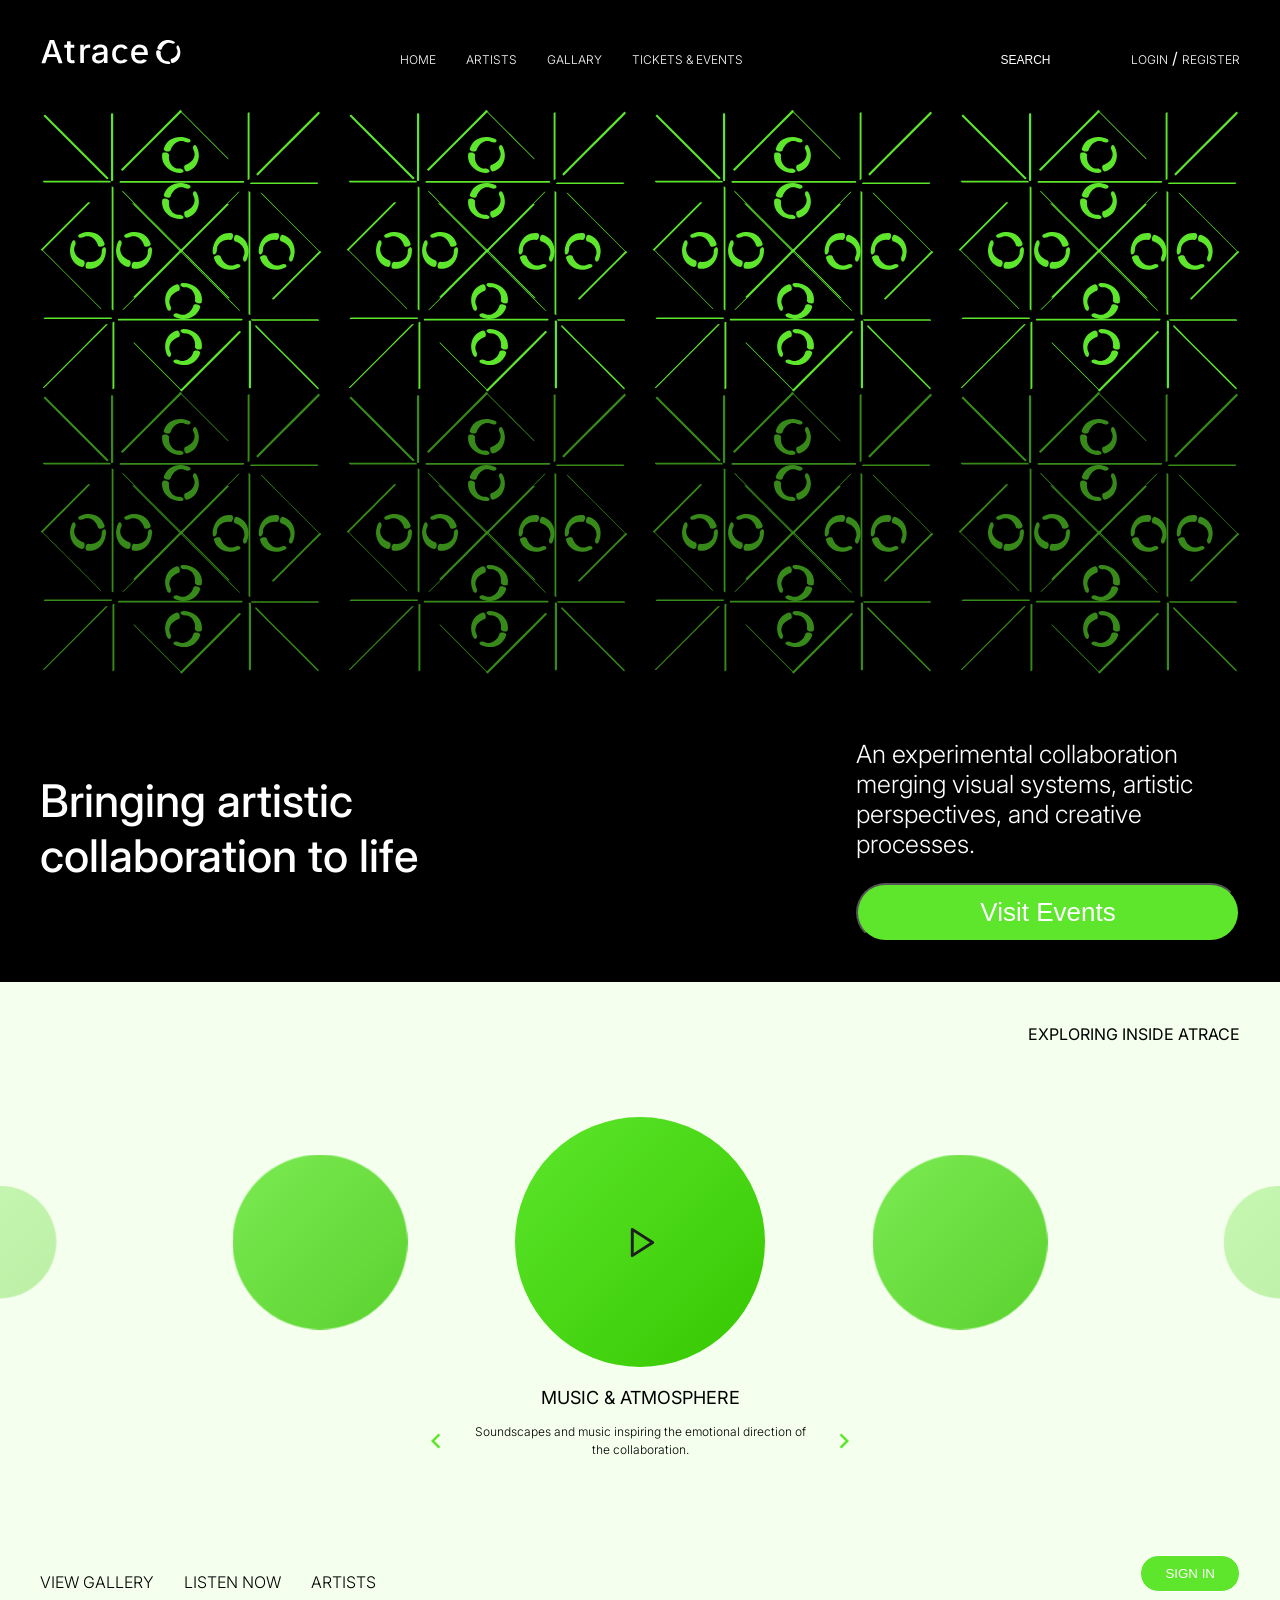
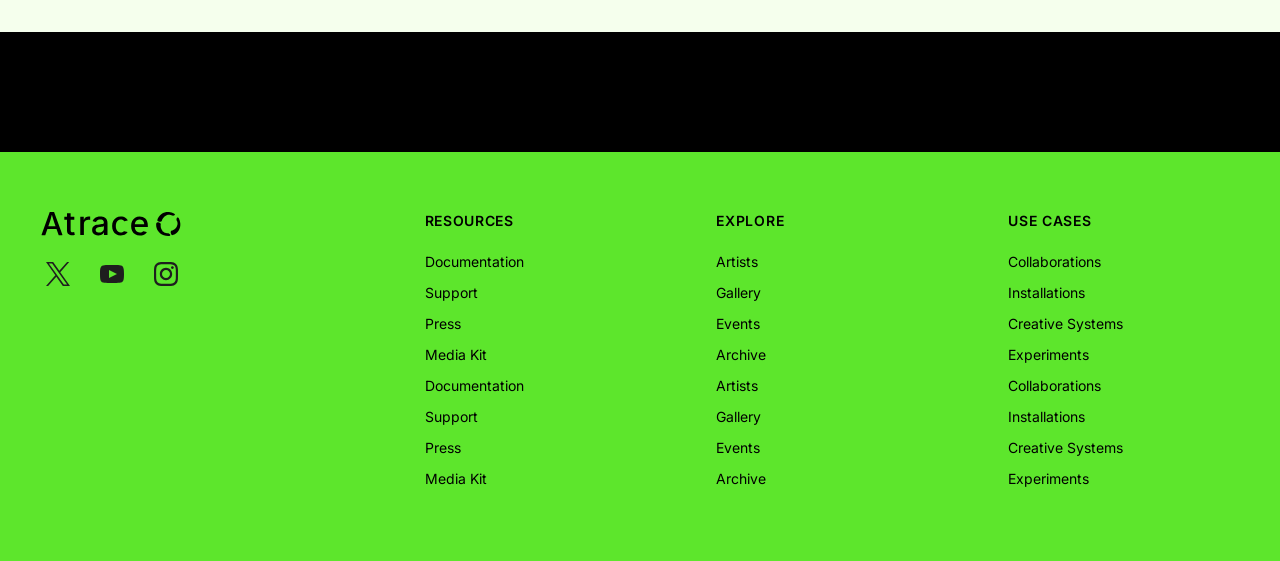
==== index.html @ 2ce88114 "Update index.html" ====
<!DOCTYPE html>
<html lang="en">

<head>
    <meta charset="UTF-8">
    <meta name="viewport" content="width=device-width, initial-scale=1.0">
    <title>Atrace</title>
    <link rel="icon" type="image/svg" sizes="32x32" href="assets/circule.svg">
    <!-- Google Font: Inter -->
    <link href="https://fonts.googleapis.com/css2?family=Inter:wght@300;400;500;600&display=swap" rel="stylesheet">

    <link rel="stylesheet" href="styles.css">
</head>

<body class="dark">

    <header class="header">
        <div class="logo">
            <div class="logo-inner">
                <!-- CHANGE WIDTH AND HEIGHT OF ATRACE DOWN HERE -->
                <svg width="110" height="24" viewBox="0 0 147 33" fill="none" xmlns="http://www.w3.org/2000/svg">
                    <path
                        d="M0.0226463 31.4394L11.1515 0.251324C11.205 0.101091 11.3487 0 11.5078 0H16.9969C17.156 0 17.2983 0.0996871 17.3532 0.248516L28.6919 31.4365C28.7821 31.6823 28.599 31.942 28.3356 31.942H23.8325C23.6719 31.942 23.5282 31.8409 23.4747 31.6893L17.3265 14.1696C16.8391 12.7263 16.3053 11.026 15.725 9.06732C15.1785 7.22521 14.5531 5.0335 13.8474 2.49499C13.7812 2.25489 13.9615 2.0134 14.2122 2.0134C14.4601 2.0134 14.6418 2.25068 14.5784 2.49077C13.8981 5.06017 13.284 7.27716 12.7361 9.14173C12.1558 11.1214 11.643 12.7965 11.1979 14.1696L5.24126 31.6851C5.18915 31.8381 5.04548 31.942 4.88209 31.942H0.379005C0.117018 31.942 -0.0660913 31.6837 0.0226463 31.4379V31.4394ZM6.01455 23.1415V19.8237C6.01455 19.6159 6.18357 19.446 6.39344 19.446H22.3042C22.5127 19.446 22.6831 19.6145 22.6831 19.8237V23.1415C22.6831 23.3493 22.5141 23.5191 22.3042 23.5191H6.39344C6.18498 23.5191 6.01455 23.3507 6.01455 23.1415Z"
                        fill="currentColor" />
                    <path
                        d="M45.0422 6.86156V10.154C45.0422 10.3618 44.8732 10.5317 44.6633 10.5317H31.6738C31.4653 10.5317 31.2949 10.3632 31.2949 10.154V6.86156C31.2949 6.65376 31.4639 6.48387 31.6738 6.48387H44.6633C44.8717 6.48387 45.0422 6.65236 45.0422 6.86156ZM35.3726 1.807H39.6066C39.8151 1.807 39.9855 1.97549 39.9855 2.18469V24.9358C39.9855 25.9467 40.201 26.6881 40.6321 27.1626C41.0631 27.6372 41.7702 27.8745 42.7533 27.8745C43.0111 27.8745 43.3505 27.845 43.7745 27.7846C44.0449 27.7467 44.29 27.7074 44.5098 27.6695C44.7098 27.6344 44.8985 27.7622 44.9422 27.9601L45.6732 31.2456C45.7155 31.4365 45.607 31.6331 45.4183 31.6893C44.9844 31.817 44.5281 31.9139 44.0478 31.9799C43.4421 32.0627 42.8449 32.1035 42.2561 32.1035C39.9574 32.1035 38.1728 31.5124 36.9023 30.3288C35.6318 29.1451 34.9965 27.4842 34.9965 25.343V2.18469C34.9965 1.97689 35.1655 1.807 35.3754 1.807H35.3726Z"
                        fill="currentColor" />
                    <path
                        d="M53.2384 31.386V6.86156C53.2384 6.65376 53.4075 6.48387 53.6173 6.48387H57.6908C57.8993 6.48387 58.0697 6.65236 58.0697 6.86156V10.5542H58.3416C58.8106 9.167 59.6275 8.08168 60.791 7.29822C61.9558 6.51476 63.2785 6.12303 64.7602 6.12303C65.0772 6.12303 65.4406 6.13427 65.849 6.15673C66.1054 6.17077 66.335 6.18902 66.5378 6.21289C66.7294 6.23536 66.8702 6.39682 66.8702 6.58918V10.5388C66.8702 10.7718 66.6632 10.9501 66.4336 10.9108C66.2674 10.8827 66.0645 10.8547 65.8265 10.8266C65.3124 10.7662 64.7912 10.7367 64.2616 10.7367C63.1123 10.7367 62.0756 10.9782 61.1544 11.4598C60.2318 11.9428 59.5135 12.6097 58.9993 13.4606C58.4852 14.3128 58.2275 15.2957 58.2275 16.4119V31.3874C58.2275 31.5952 58.0584 31.7651 57.8486 31.7651H53.6159C53.4075 31.7651 53.237 31.5966 53.237 31.3874L53.2384 31.386Z"
                        fill="currentColor" />
                    <path
                        d="M78.1004 32.3295C76.4975 32.3295 75.0453 32.0319 73.7453 31.4365C72.4438 30.8412 71.4155 29.9707 70.6606 28.825C69.9042 27.6793 69.5267 26.2781 69.5267 24.6199C69.5267 23.1878 69.8028 22.0126 70.3549 21.0929C70.9071 20.1733 71.655 19.4418 72.6015 18.8998C73.5467 18.3579 74.5974 17.9507 75.7552 17.6783C76.9116 17.4073 78.0878 17.2037 79.2822 17.0676C80.7795 16.8864 81.9964 16.739 82.9345 16.6267C83.8726 16.513 84.5642 16.3248 85.0107 16.0609C85.4572 15.7969 85.6798 15.3715 85.6798 14.7832V14.647C85.6798 13.6978 85.4981 12.8989 85.1361 12.2503C84.7727 11.6016 84.2318 11.1004 83.5134 10.7465C82.7951 10.3927 81.8993 10.2144 80.826 10.2144C79.7217 10.2144 78.7737 10.3843 77.9793 10.7227C77.1849 11.0625 76.5426 11.4949 76.051 12.0228C75.6411 12.4623 75.3186 12.9172 75.082 13.389C75.0003 13.5504 74.8228 13.6403 74.6467 13.5939L70.6732 12.5606C70.4521 12.503 70.3267 12.2615 70.4169 12.0509C70.9803 10.7283 71.7508 9.64718 72.7283 8.81037C73.8016 7.89072 75.0341 7.21959 76.4257 6.79838C77.8173 6.37717 79.254 6.16516 80.7358 6.16516C81.764 6.16516 82.8528 6.2859 84.0022 6.5274C85.1516 6.76889 86.2319 7.20555 87.246 7.83878C88.2588 8.472 89.0842 9.36216 89.7194 10.5065C90.3547 11.6522 90.6716 13.1447 90.6716 14.984V31.3846C90.6716 31.5924 90.5026 31.7623 90.2927 31.7623H86.2192C86.0108 31.7623 85.8403 31.5938 85.8403 31.3846V28.3027H85.591C85.2586 28.9514 84.767 29.5846 84.1163 30.2024C83.4655 30.8202 82.6458 31.3298 81.6542 31.7286C80.664 32.1273 79.4808 32.3281 78.1047 32.3281L78.1004 32.3295ZM79.2118 28.3266C80.5724 28.3266 81.7373 28.0626 82.7049 27.5347C83.6726 27.0068 84.4135 26.3062 84.9276 25.4314C85.4417 24.5581 85.6995 23.6301 85.6995 22.65V20.0778C85.6995 19.8068 85.4262 19.6285 85.1741 19.731C85.029 19.7914 84.86 19.8476 84.667 19.9023C84.16 20.0455 83.5825 20.1733 82.9317 20.287C82.281 20.4008 81.6542 20.4948 81.0485 20.5692C80.4428 20.6451 79.9442 20.7054 79.5512 20.7504C78.6132 20.8711 77.7554 21.0747 76.9764 21.3611C76.1975 21.6475 75.5778 22.0547 75.1172 22.5826C74.6552 23.1106 74.4256 23.8112 74.4256 24.6859C74.4256 25.4848 74.6326 26.1559 75.0496 26.6979C75.4651 27.2399 76.0285 27.647 76.7398 27.9194C77.4497 28.1904 78.2737 28.3266 79.2118 28.3266Z"
                        fill="currentColor" />
                    <path
                        d="M112.794 26.8229C112.28 27.2216 111.701 27.5305 111.05 27.7495C110.4 27.9728 109.68 28.0809 108.897 28.0809C107.367 28.0809 106.101 27.6807 105.094 26.8818C104.086 26.0829 103.34 25.0158 102.848 23.682C102.357 22.3468 102.11 20.8725 102.11 19.2607C102.11 17.6306 102.357 16.1465 102.848 14.807C103.34 13.4634 104.086 12.3921 105.094 11.5834C106.101 10.7746 107.366 10.3717 108.897 10.3717C109.666 10.3717 110.373 10.4812 111.015 10.689C111.657 10.9024 112.226 11.2015 112.718 11.5918C113.073 11.8754 113.387 12.1955 113.664 12.5507C113.756 12.6687 113.905 12.7263 114.052 12.6912L118.217 11.6971C118.466 11.6381 118.583 11.3559 118.455 11.1355C118.327 10.915 118.192 10.7044 118.046 10.498C117.404 9.57137 116.621 8.78651 115.687 8.14626C114.758 7.50602 113.719 7.01601 112.573 6.67482C111.421 6.33504 110.187 6.16656 108.875 6.16656C106.485 6.16656 104.403 6.70712 102.636 7.79665C100.864 8.88198 99.489 10.4068 98.5059 12.3724C97.5227 14.3423 97.0354 16.6351 97.0354 19.2593C97.0354 21.8511 97.5227 24.1299 98.5059 26.0871C99.489 28.0486 100.865 29.5692 102.636 30.6545C104.402 31.744 106.484 32.2846 108.875 32.2846C110.205 32.2846 111.453 32.1119 112.614 31.7623C113.78 31.4169 114.827 30.9128 115.756 30.2501C116.69 29.5874 117.477 28.7843 118.128 27.8394C118.21 27.7214 118.287 27.6035 118.361 27.4856L113.593 26.3371C113.463 26.3062 113.329 26.3469 113.233 26.441C113.097 26.5757 112.952 26.7035 112.795 26.8229H112.794Z"
                        fill="currentColor" />
                    <path
                        d="M146.166 18.8746C146.166 16.586 145.852 14.6343 145.224 13.0323C144.596 11.4247 143.748 10.1175 142.673 9.10522C141.599 8.09712 140.387 7.35298 139.043 6.88122C137.695 6.40384 136.297 6.16796 134.845 6.16796C132.485 6.16796 130.432 6.72116 128.674 7.82895C126.92 8.93674 125.564 10.4798 124.603 12.4553C123.643 14.4294 123.164 16.7137 123.164 19.3056C123.164 21.9298 123.651 24.2127 124.626 26.1559C125.605 28.1033 126.998 29.6099 128.81 30.6769C130.627 31.7482 132.781 32.2846 135.277 32.2846C137.09 32.2846 138.715 32.008 140.141 31.459C141.57 30.91 142.769 30.1378 143.725 29.1437C144.082 28.7745 144.4 28.3841 144.68 27.9728C144.83 27.7537 144.714 27.4519 144.456 27.3901L140.105 26.3427L140.055 26.3342C139.982 26.4157 139.908 26.4971 139.827 26.5743C139.27 27.1093 138.619 27.5094 137.863 27.7734C137.107 28.0359 136.26 28.1679 135.322 28.1679C133.901 28.1679 132.653 27.8632 131.578 27.2553C130.504 26.6417 129.67 25.7389 129.074 24.5413C128.579 23.557 128.291 22.3875 128.205 21.0396C128.191 20.8234 128.368 20.6408 128.585 20.6408H145.788C145.996 20.6408 146.166 20.4724 146.166 20.2632V18.8746ZM128.62 16.9314C128.398 16.9314 128.217 16.739 128.243 16.5186C128.347 15.62 128.585 14.7733 128.961 13.9815C129.48 12.8737 130.242 11.9793 131.239 11.3026C132.236 10.6216 133.439 10.2818 134.846 10.2818C136.267 10.2818 137.45 10.6174 138.398 11.2801C139.341 11.9428 140.056 12.8638 140.544 14.0489C140.848 14.7958 141.055 15.6144 141.168 16.5101C141.196 16.7334 141.015 16.9314 140.79 16.9314H128.62Z"
                        fill="currentColor" />
                </svg>
                <!-- CHANGE WIDTH AND HEIGHT OF THE CIRCULE DOWN HERE -->
                <svg width="25" height="24" viewBox="0 0 36 35" fill="none" xmlns="http://www.w3.org/2000/svg">
                    <path
                        d="M22.0996 4.79699C21.9869 4.74224 21.8714 4.69169 21.7601 4.63413C22.7137 5.11571 22.2926 4.86579 22.0531 4.76751C21.8207 4.67203 21.5869 4.58218 21.3489 4.50074C21.1108 4.41931 20.8728 4.34349 20.6305 4.27469C20.5699 4.25784 20.5094 4.24099 20.4488 4.22414C20.1812 4.15254 20.3685 4.20028 21.0094 4.36876C20.8869 4.34208 20.7657 4.3112 20.6418 4.28452C20.1699 4.18202 19.6952 4.11182 19.2163 4.05426C18.8431 4.00933 20.2446 4.1385 19.6051 4.09357C19.4797 4.08514 19.3544 4.07672 19.229 4.0711C18.9783 4.05987 18.7262 4.05566 18.4754 4.05706C18.2444 4.05987 18.0149 4.07391 17.7853 4.08093C18.9755 4.04864 18.0332 4.06549 17.7317 4.10199C17.2317 4.16377 16.7401 4.25644 16.25 4.36736C15.7485 4.47968 16.9768 4.15956 16.4852 4.30558C16.3655 4.34068 16.2443 4.37438 16.1232 4.41088C15.8838 4.4853 15.6457 4.56533 15.4105 4.65238C14.9288 4.83069 14.4597 5.0413 14.0019 5.27297C14.1963 5.17187 14.3921 5.07078 14.5865 4.96969C13.3949 5.59168 12.3117 6.38216 11.3483 7.31585C11.4863 7.18106 11.6243 7.04487 11.7624 6.91008C10.4567 8.2018 9.41576 9.72378 8.70163 11.4143C8.77065 11.2486 8.84107 11.0843 8.91009 10.9186C8.65515 11.5378 8.44669 12.1696 8.2833 12.8197C7.92131 14.2631 5.84232 14.4273 4.64366 14.1844C3.86333 14.0272 3.0027 13.766 2.41112 13.2086C2.00687 12.8281 1.53362 12.2749 1.68574 11.667C2.58157 8.0965 4.80563 4.91353 7.85651 2.83555C10.9863 0.702804 14.9316 -0.249138 18.6994 0.0555395C21.2714 0.263338 23.6997 0.890945 26.0196 2.02682C26.5365 2.27954 27.1858 2.86222 27.3309 3.45192C27.4675 4.00371 27.2041 4.57937 26.7351 4.88966C25.3688 5.79387 23.4771 5.47234 22.0996 4.79699Z"
                        fill="currentColor" />
                    <path
                        d="M30.3607 13.1904C30.4184 13.3013 30.4719 13.415 30.5311 13.5259C30.0268 12.5866 30.286 12.9994 30.3916 13.2367C30.4973 13.474 30.5874 13.6972 30.6762 13.9317C30.7649 14.1662 30.8452 14.4035 30.9198 14.6421C30.9381 14.7025 30.9565 14.7615 30.9748 14.8219C31.0536 15.0858 31.0001 14.9019 30.817 14.2659C30.8466 14.388 30.8804 14.5074 30.91 14.6295C31.0227 15.0971 31.1058 15.5688 31.1734 16.0448C31.2269 16.4155 31.0649 15.0226 31.1255 15.6587C31.1368 15.7836 31.148 15.9086 31.1565 16.0336C31.1734 16.2835 31.1832 16.5334 31.1875 16.7847C31.1903 17.015 31.1804 17.2438 31.1804 17.4741C31.1846 16.2863 31.1903 17.227 31.1607 17.5275C31.11 18.0273 31.0283 18.5187 30.9283 19.0115C30.8269 19.5142 31.1199 18.2814 30.9846 18.7757C30.9522 18.8964 30.9212 19.0171 30.8874 19.1379C30.8184 19.3794 30.7438 19.6181 30.6621 19.854C30.4931 20.3384 30.2944 20.8101 30.0719 21.272C30.1691 21.0755 30.2649 20.8789 30.3621 20.6823C29.7663 21.8842 28.9986 22.9822 28.083 23.9636C28.2154 23.8232 28.3479 23.6828 28.4803 23.541C27.2154 24.872 25.7125 25.9433 24.0335 26.6959C24.1969 26.6229 24.3617 26.5498 24.5251 26.4768C23.9096 26.745 23.28 26.9682 22.6334 27.1452C21.1953 27.5397 21.0784 29.6149 21.3489 30.8041C21.5249 31.5791 21.8066 32.43 22.3799 33.007C22.7715 33.4016 23.3363 33.8593 23.9434 33.6936C27.5027 32.7192 30.6452 30.4278 32.658 27.3417C34.7243 24.1728 35.5891 20.219 35.1961 16.4716C34.9285 13.9135 34.2426 11.5083 33.0509 9.22254C32.7847 8.71287 32.1861 8.07965 31.5917 7.94767C31.0353 7.82411 30.4635 8.09931 30.1635 8.57387C29.2873 9.95545 29.655 11.8327 30.3635 13.1918L30.3607 13.1904Z"
                        fill="currentColor" />
                    <path
                        d="M16.1105 30.8715C15.9851 30.8771 15.8584 30.8771 15.733 30.8827C16.7993 30.8266 16.3147 30.8855 16.0556 30.8799C15.8049 30.8743 15.5541 30.8617 15.3034 30.8406C15.0527 30.8209 14.8034 30.7929 14.5541 30.7592C14.4921 30.7507 14.4301 30.7423 14.3682 30.7325C14.0949 30.6904 14.2851 30.7227 14.94 30.8266C14.8175 30.8013 14.6935 30.7816 14.5696 30.7564C14.0977 30.6595 13.6329 30.5331 13.1723 30.3941C12.8131 30.2846 14.147 30.7297 13.5442 30.5149C13.4258 30.4727 13.3075 30.4292 13.1906 30.3829C12.9568 30.2916 12.7244 30.1947 12.4962 30.0922C12.2864 29.9982 12.0821 29.8915 11.8736 29.7932C12.9498 30.3014 12.0948 29.9069 11.8342 29.7525C11.4018 29.4955 10.9891 29.2119 10.5848 28.9128C10.1721 28.6082 11.1666 29.3958 10.775 29.0645C10.6792 28.983 10.582 28.9044 10.4877 28.823C10.2975 28.6587 10.113 28.4902 9.93268 28.3147C9.56365 27.9567 9.21997 27.5776 8.89601 27.1803C9.03404 27.3516 9.17068 27.5214 9.30871 27.6927C8.47064 26.6453 7.80017 25.4856 7.29732 24.243C7.36916 24.4227 7.441 24.601 7.51142 24.7807C6.83955 23.0734 6.50431 21.2622 6.53389 19.4285C6.53108 19.6083 6.52686 19.7866 6.52404 19.9663C6.54094 19.2966 6.60574 18.6338 6.71983 17.9753C6.97337 16.5095 5.13662 15.5225 3.94219 15.2613C3.16468 15.0914 2.27168 14.9847 1.50403 15.2557C0.980053 15.441 0.323675 15.757 0.216626 16.3747C-0.410171 20.0014 0.33636 23.8091 2.28577 26.9374C4.28589 30.1484 7.51001 32.6069 11.0806 33.8438C13.5174 34.6891 15.9936 35.092 18.5754 34.9867C19.1515 34.9629 19.9812 34.6919 20.353 34.2103C20.7009 33.7596 20.6939 33.1278 20.3896 32.6546C19.5065 31.2773 17.6458 30.8111 16.1105 30.8743V30.8715Z"
                        fill="currentColor" />
                </svg>

            </div>


        </div>

        <nav class="nav">
            <a href="index.html">HOME</a>
            <a href="Artists.html">ARTISTS</a>
            <a href="#">GALLARY</a>
            <a href="events.html">TICKETS & EVENTS</a>
        </nav>

        <div class="actions">
            <form class="search-container">
                <div class="search-box">
                    <input type="text" placeholder="SEARCH" id="searchInput">

                    <button class="search-icon" type="submit">
                        <!-- SVG -->
                        <svg viewBox="0 0 36 35" xmlns="http://www.w3.org/2000/svg">
                            <path
                                d="M22.0996 4.79699C21.9869 4.74224 21.8714 4.69169 21.7601 4.63413C22.7137 5.11571 22.2926 4.86579 22.0531 4.76751C21.8207 4.67203 21.5869 4.58218 21.3489 4.50074C21.1108 4.41931 20.8728 4.34349 20.6305 4.27469C20.5699 4.25784 20.5094 4.24099 20.4488 4.22414C20.1812 4.15254 20.3685 4.20028 21.0094 4.36876C20.8869 4.34208 20.7657 4.3112 20.6418 4.28452C20.1699 4.18202 19.6952 4.11182 19.2163 4.05426C18.8431 4.00933 20.2446 4.1385 19.6051 4.09357C19.4797 4.08514 19.3544 4.07672 19.229 4.0711C18.9783 4.05987 18.7262 4.05566 18.4755 4.05706C18.2445 4.05987 18.0149 4.07391 17.7853 4.08093C18.9755 4.04864 18.0332 4.06549 17.7317 4.10199C17.2317 4.16377 16.7401 4.25644 16.25 4.36736C15.7485 4.47968 16.9768 4.15956 16.4852 4.30558C16.3655 4.34068 16.2443 4.37438 16.1232 4.41088C15.8838 4.4853 15.6457 4.56533 15.4105 4.65238C14.9288 4.83069 14.4597 5.0413 14.002 5.27297C14.1963 5.17187 14.3921 5.07078 14.5865 4.96969C13.3949 5.59168 12.3117 6.38216 11.3483 7.31585C11.4863 7.18106 11.6243 7.04487 11.7624 6.91008C10.4567 8.2018 9.41577 9.72378 8.70164 11.4143C8.77066 11.2486 8.84108 11.0843 8.9101 10.9186C8.65516 11.5378 8.4467 12.1696 8.28331 12.8197C7.92132 14.2631 5.84233 14.4273 4.64367 14.1844C3.86334 14.0272 3.00271 13.766 2.41113 13.2086C2.00688 12.8281 1.53363 12.2749 1.68575 11.667C2.58158 8.0965 4.80564 4.91353 7.85652 2.83555C10.9863 0.702804 14.9316 -0.249138 18.6994 0.0555395C21.2714 0.263338 23.6997 0.890945 26.0196 2.02682C26.5365 2.27954 27.1858 2.86222 27.3309 3.45192C27.4675 4.00371 27.2041 4.57937 26.7351 4.88966C25.3688 5.79387 23.4772 5.47234 22.0996 4.79699Z"
                                fill="currentColor" />
                            <path
                                d="M30.3607 13.1904C30.4184 13.3013 30.4719 13.415 30.5311 13.5259C30.0268 12.5866 30.286 12.9994 30.3916 13.2367C30.4973 13.474 30.5874 13.6972 30.6762 13.9317C30.7649 14.1662 30.8452 14.4035 30.9198 14.6421C30.9381 14.7025 30.9565 14.7615 30.9748 14.8219C31.0537 15.0858 31.0001 14.9019 30.817 14.2659C30.8466 14.388 30.8804 14.5074 30.91 14.6295C31.0227 15.0971 31.1058 15.5688 31.1734 16.0448C31.2269 16.4155 31.0649 15.0226 31.1255 15.6587C31.1368 15.7836 31.148 15.9086 31.1565 16.0336C31.1734 16.2835 31.1832 16.5334 31.1875 16.7847C31.1903 17.015 31.1804 17.2438 31.1804 17.4741C31.1846 16.2863 31.1903 17.227 31.1607 17.5275C31.11 18.0273 31.0283 18.5187 30.9283 19.0115C30.8269 19.5142 31.1199 18.2814 30.9846 18.7757C30.9522 18.8964 30.9212 19.0171 30.8874 19.1379C30.8184 19.3794 30.7438 19.6181 30.6621 19.854C30.4931 20.3384 30.2944 20.8101 30.0719 21.272C30.1691 21.0755 30.2649 20.8789 30.3621 20.6823C29.7663 21.8842 28.9986 22.9822 28.0831 23.9636C28.2155 23.8232 28.3479 23.6828 28.4803 23.541C27.2154 24.872 25.7125 25.9433 24.0335 26.6959C24.1969 26.6229 24.3617 26.5498 24.5251 26.4768C23.9096 26.745 23.28 26.9682 22.6334 27.1452C21.1953 27.5397 21.0784 29.6149 21.3489 30.8041C21.5249 31.5791 21.8066 32.43 22.3799 33.007C22.7715 33.4016 23.3363 33.8593 23.9434 33.6936C27.5027 32.7192 30.6452 30.4278 32.658 27.3417C34.7243 24.1728 35.5891 20.219 35.1961 16.4716C34.9285 13.9135 34.2426 11.5083 33.0509 9.22254C32.7847 8.71287 32.1861 8.07965 31.5917 7.94767C31.0353 7.82411 30.4635 8.09931 30.1635 8.57387C29.2873 9.95545 29.655 11.8327 30.3635 13.1918L30.3607 13.1904Z"
                                fill="currentColor" />
                            <path
                                d="M16.1105 30.8715C15.9851 30.8771 15.8584 30.8771 15.733 30.8827C16.7993 30.8266 16.3147 30.8855 16.0556 30.8799C15.8049 30.8743 15.5541 30.8617 15.3034 30.8406C15.0527 30.8209 14.8034 30.7929 14.5541 30.7592C14.4921 30.7507 14.4301 30.7423 14.3682 30.7325C14.0949 30.6904 14.2851 30.7227 14.94 30.8266C14.8175 30.8013 14.6935 30.7816 14.5696 30.7564C14.0977 30.6595 13.6329 30.5331 13.1723 30.3941C12.8131 30.2846 14.147 30.7297 13.5442 30.5149C13.4258 30.4727 13.3075 30.4292 13.1906 30.3829C12.9568 30.2916 12.7244 30.1947 12.4962 30.0922C12.2864 29.9982 12.0821 29.8915 11.8736 29.7932C12.9498 30.3014 12.0948 29.9069 11.8342 29.7525C11.4018 29.4955 10.9891 29.2119 10.5848 28.9128C10.1721 28.6082 11.1666 29.3958 10.775 29.0645C10.6792 28.983 10.582 28.9044 10.4877 28.823C10.2975 28.6587 10.113 28.4902 9.93268 28.3147C9.56365 27.9567 9.21997 27.5776 8.89601 27.1803C9.03404 27.3516 9.17068 27.5214 9.30871 27.6927C8.47064 26.6453 7.80017 25.4856 7.29732 24.243C7.36916 24.4227 7.441 24.601 7.51142 24.7807C6.83955 23.0734 6.50431 21.2622 6.53389 19.4285C6.53108 19.6083 6.52686 19.7866 6.52404 19.9663C6.54094 19.2966 6.60574 18.6338 6.71983 17.9753C6.97337 16.5095 5.13662 15.5225 3.94219 15.2613C3.16468 15.0914 2.27168 14.9847 1.50403 15.2557C0.980053 15.4411 0.323675 15.757 0.216626 16.3747C-0.410171 20.0014 0.33636 23.8091 2.28577 26.9374C4.28589 30.1484 7.51001 32.6069 11.0806 33.8438C13.5174 34.6891 15.9936 35.092 18.5754 34.9867C19.1515 34.9629 19.9812 34.6919 20.353 34.2103C20.7009 33.7596 20.6939 33.1278 20.3896 32.6546C19.5065 31.2773 17.6458 30.8111 16.1105 30.8743V30.8715Z"
                                fill="currentColor" />
                        </svg>
                    </button>
                </div>

                <span class="underline"></span>
            </form>
            <div class="auth">
                <a href="#">LOGIN</a> /
                <a href="#">REGISTER</a>
            </div>
        </div>


    </header>
    <section class="hero-grid">
        <div class="grid">
            <div class="item">
                <svg width="280" height="280" viewBox="0 0 421 423" fill="none" xmlns="http://www.w3.org/2000/svg">
                    <path
                        d="M5.35085 108.587C18.2314 108.587 31.112 108.587 43.9829 108.587C56.8635 108.587 69.7441 108.587 82.6151 108.587C89.8966 108.587 97.1782 108.587 104.46 108.587C105.127 108.587 105.466 108.171 105.166 107.531C104.866 106.892 103.957 106.243 103.241 106.243C90.3608 106.243 77.4802 106.243 64.6093 106.243C51.7287 106.243 38.8481 106.243 25.9772 106.243C18.6956 106.243 11.414 106.243 4.13242 106.243C3.46518 106.243 3.12672 106.66 3.4265 107.299C3.72627 107.938 4.63526 108.587 5.35085 108.587Z"
                        fill="#5DE62C" />
                    <path
                        d="M106.53 114.487C106.53 138.483 106.53 162.47 106.53 186.466C106.53 210.462 106.53 234.449 106.53 258.445C106.53 271.978 106.53 285.512 106.53 299.045C106.53 299.414 107.497 299.956 107.758 300.15C107.874 300.227 109.199 300.964 109.199 300.944C109.199 276.948 109.199 252.962 109.199 228.965C109.199 204.969 109.199 180.983 109.199 156.987C109.199 143.453 109.199 129.919 109.199 116.386C109.199 116.018 108.232 115.475 107.971 115.281C107.855 115.204 106.53 114.468 106.53 114.487Z"
                        fill="#5DE62C" />
                    <path
                        d="M105.872 311.397H6.75383C6.0189 311.397 5.05189 311.678 4.73278 312.434C4.44267 313.122 5.06156 313.654 5.7288 313.654H83.0027C90.2843 313.654 97.5658 313.654 104.847 313.654C105.582 313.654 106.549 313.373 106.868 312.618C107.159 311.93 106.54 311.397 105.872 311.397Z"
                        fill="#5DE62C" />
                    <path
                        d="M415.654 313.8C402.773 313.8 389.893 313.8 377.022 313.8C364.141 313.8 351.261 313.8 338.39 313.8C331.108 313.8 323.827 313.8 316.545 313.8C315.878 313.8 315.539 314.216 315.839 314.856C316.139 315.495 317.048 316.144 317.763 316.144C330.644 316.144 343.525 316.144 356.396 316.144C369.276 316.144 382.157 316.144 395.028 316.144C402.309 316.144 409.591 316.144 416.872 316.144C417.54 316.144 417.878 315.727 417.578 315.088C417.279 314.449 416.37 313.8 415.654 313.8Z"
                        fill="#5DE62C" />
                    <path
                        d="M314.475 307.9C314.475 283.836 314.475 259.762 314.475 235.698C314.475 211.751 314.475 187.812 314.475 163.865C314.475 150.36 314.475 136.856 314.475 123.342C314.475 122.973 313.508 122.431 313.247 122.237C313.131 122.16 311.806 121.423 311.806 121.443C311.806 145.507 311.806 169.58 311.806 193.644C311.806 217.592 311.806 241.53 311.806 265.478C311.806 278.982 311.806 292.487 311.806 306.001C311.806 306.369 312.773 306.912 313.034 307.105C313.15 307.183 314.475 307.919 314.475 307.9Z"
                        fill="#5DE62C" />
                    <path
                        d="M315.133 110.99H414.252C414.986 110.99 415.953 110.709 416.273 109.953C416.563 109.265 415.944 108.733 415.277 108.733H316.158C315.423 108.733 314.456 109.014 314.137 109.769C313.847 110.457 314.466 110.99 315.133 110.99Z"
                        fill="#5DE62C" />
                    <path
                        d="M216.654 116.938C216.48 116.851 216.297 116.774 216.123 116.686C217.612 117.432 216.954 117.045 216.577 116.89C216.2 116.735 215.842 116.609 215.475 116.473C215.107 116.338 214.73 116.231 214.353 116.124C214.256 116.095 214.159 116.076 214.072 116.047C213.657 115.94 213.947 116.008 214.952 116.27C214.759 116.231 214.566 116.183 214.382 116.144C213.647 115.989 212.902 115.873 212.148 115.785C211.568 115.718 213.753 115.911 212.757 115.844C212.564 115.834 212.361 115.814 212.167 115.814C211.771 115.795 211.384 115.785 210.988 115.795C210.63 115.795 210.262 115.824 209.905 115.834C211.771 115.785 210.291 115.805 209.818 115.863C209.034 115.96 208.261 116.105 207.497 116.27C206.714 116.444 208.638 115.95 207.864 116.173C207.681 116.231 207.487 116.279 207.294 116.338C206.917 116.454 206.549 116.58 206.182 116.706C205.427 116.977 204.692 117.306 203.977 117.665C204.286 117.51 204.586 117.355 204.896 117.2C203.029 118.159 201.337 119.379 199.828 120.823L200.476 120.193C198.436 122.189 196.802 124.533 195.68 127.139L196.009 126.374C195.612 127.333 195.283 128.302 195.022 129.309C194.452 131.537 191.203 131.789 189.327 131.411C188.108 131.169 186.754 130.762 185.826 129.91C185.198 129.319 184.453 128.466 184.695 127.536C186.097 122.034 189.578 117.122 194.355 113.916C199.258 110.632 205.437 109.159 211.336 109.624C215.359 109.944 219.169 110.913 222.795 112.666C223.607 113.053 224.623 113.954 224.845 114.865C225.058 115.718 224.642 116.599 223.917 117.084C221.78 118.479 218.82 117.984 216.654 116.938Z"
                        fill="#5DE62C" />
                    <path
                        d="M229.593 129.89C229.68 130.065 229.767 130.239 229.864 130.404C229.071 128.96 229.477 129.59 229.642 129.958C229.806 130.326 229.951 130.665 230.086 131.034C230.222 131.402 230.348 131.76 230.473 132.128C230.502 132.225 230.531 132.312 230.56 132.409C230.686 132.816 230.599 132.535 230.309 131.557C230.357 131.741 230.406 131.934 230.454 132.119C230.628 132.835 230.763 133.572 230.87 134.298C230.957 134.87 230.696 132.719 230.792 133.698C230.812 133.891 230.831 134.085 230.841 134.279C230.87 134.666 230.879 135.054 230.889 135.441C230.889 135.8 230.879 136.149 230.879 136.507C230.879 134.676 230.899 136.129 230.85 136.594C230.773 137.36 230.647 138.125 230.483 138.88C230.328 139.655 230.783 137.757 230.57 138.522C230.522 138.706 230.473 138.9 230.415 139.084C230.309 139.452 230.193 139.82 230.057 140.188C229.796 140.934 229.477 141.661 229.129 142.378L229.584 141.467C228.655 143.317 227.447 145.013 226.015 146.524L226.634 145.875C224.652 147.929 222.302 149.576 219.672 150.738C219.933 150.622 220.184 150.515 220.445 150.399C219.478 150.816 218.492 151.155 217.486 151.426C215.233 152.036 215.049 155.233 215.475 157.064C215.755 158.256 216.191 159.573 217.09 160.464C217.699 161.075 218.589 161.782 219.536 161.52C225.116 160.019 230.028 156.483 233.181 151.726C236.42 146.844 237.774 140.74 237.155 134.967C236.74 131.024 235.666 127.313 233.8 123.787C233.384 123.002 232.446 122.024 231.518 121.821C230.647 121.627 229.748 122.053 229.284 122.789C227.911 124.921 228.491 127.817 229.593 129.91V129.89Z"
                        fill="#5DE62C" />
                    <path
                        d="M207.283 157.151C207.09 157.151 206.887 157.151 206.693 157.171C208.366 157.083 207.602 157.171 207.196 157.171C206.79 157.171 206.413 157.142 206.016 157.112C205.62 157.083 205.233 157.035 204.846 156.987C204.75 156.977 204.653 156.957 204.556 156.948C204.131 156.88 204.431 156.928 205.456 157.093C205.262 157.054 205.069 157.025 204.875 156.987C204.131 156.841 203.406 156.647 202.69 156.425C202.129 156.26 204.218 156.938 203.27 156.609C203.086 156.541 202.903 156.473 202.719 156.405C202.351 156.27 201.994 156.115 201.626 155.96C201.297 155.814 200.978 155.65 200.65 155.495C202.332 156.279 200.998 155.669 200.592 155.427C199.915 155.03 199.267 154.594 198.638 154.129C198.01 153.664 199.547 154.875 198.938 154.361C198.783 154.235 198.638 154.119 198.483 153.983C198.184 153.732 197.894 153.47 197.613 153.199C197.033 152.647 196.501 152.065 195.989 151.445L196.636 152.24C195.321 150.622 194.277 148.839 193.484 146.921L193.822 147.754C192.768 145.119 192.246 142.329 192.295 139.5L192.275 140.334C192.304 139.297 192.401 138.28 192.585 137.263C192.981 135.005 190.109 133.484 188.233 133.078C187.015 132.816 185.613 132.651 184.413 133.078C183.591 133.368 182.566 133.853 182.402 134.802C181.425 140.392 182.586 146.262 185.642 151.087C188.775 156.037 193.822 159.825 199.412 161.733C203.231 163.032 207.109 163.661 211.151 163.497C212.051 163.458 213.356 163.041 213.936 162.295C214.478 161.598 214.468 160.629 213.994 159.893C212.611 157.771 209.701 157.054 207.293 157.142L207.283 157.151Z"
                        fill="#5DE62C" />
                    <path
                        d="M216.655 47.7299C216.48 47.6427 216.297 47.5652 216.123 47.4781C217.612 48.224 216.954 47.8365 216.577 47.6815C216.2 47.5265 215.842 47.4006 215.475 47.2649C215.107 47.1293 214.73 47.0227 214.353 46.9162C214.256 46.8871 214.16 46.8677 214.073 46.8387C213.657 46.7321 213.947 46.7999 214.953 47.0615C214.759 47.0227 214.566 46.9743 214.382 46.9356C213.647 46.7805 212.903 46.6643 212.148 46.5771C211.568 46.5093 213.753 46.7031 212.757 46.6352C212.564 46.6256 212.361 46.6062 212.168 46.6062C211.771 46.5868 211.384 46.5771 210.988 46.5868C210.63 46.5868 210.263 46.6159 209.905 46.6255C211.771 46.5771 210.292 46.5965 209.818 46.6546C209.034 46.7515 208.261 46.8968 207.497 47.0615C206.733 47.2262 208.638 46.7418 207.864 46.9646C207.681 47.0227 207.487 47.0712 207.294 47.1293C206.917 47.2456 206.549 47.3715 206.182 47.4974C205.428 47.7687 204.693 48.0981 203.977 48.4565L204.896 47.9915C203.029 48.9506 201.337 50.1712 199.829 51.6147L200.476 50.985C198.436 52.9806 196.802 55.325 195.68 57.931L196.009 57.1656C195.612 58.1247 195.284 59.0935 195.022 60.101C194.452 62.3291 191.203 62.581 189.327 62.2032C188.108 61.961 186.755 61.5541 185.826 60.7016C185.198 60.1107 184.453 59.2582 184.695 58.3282C186.097 52.8256 189.578 47.914 194.355 44.7074C199.132 41.5008 205.437 39.9508 211.336 40.4158C215.359 40.7355 219.169 41.7043 222.795 43.4577C223.607 43.8452 224.623 44.7462 224.845 45.6568C225.058 46.5093 224.642 47.3909 223.917 47.8752C221.78 49.2703 218.821 48.7762 216.655 47.7299Z"
                        fill="#5DE62C" />
                    <path
                        d="M229.593 60.6725C229.68 60.8469 229.767 61.0213 229.864 61.186C229.071 59.7425 229.477 60.3722 229.642 60.7404C229.806 61.1085 229.951 61.4475 230.086 61.8157C230.222 62.1838 230.348 62.5422 230.473 62.9104C230.502 63.0073 230.531 63.0944 230.56 63.1913C230.686 63.5982 230.599 63.3173 230.309 62.3388C230.357 62.5229 230.406 62.7166 230.454 62.9007C230.628 63.6176 230.763 64.3538 230.87 65.0804C230.957 65.652 230.696 63.5013 230.792 64.4798C230.812 64.6735 230.831 64.8673 230.841 65.061C230.87 65.4485 230.879 65.836 230.889 66.2235C230.889 66.582 230.879 66.9307 230.879 67.2892C230.879 65.4582 230.899 66.9114 230.85 67.3764C230.773 68.1417 230.647 68.907 230.483 69.6626C230.319 70.4183 230.783 68.5389 230.57 69.3042C230.522 69.4883 230.473 69.682 230.415 69.8661C230.309 70.2342 230.193 70.6023 230.057 70.9705C229.796 71.7164 229.477 72.443 229.129 73.1599L229.584 72.2492C228.655 74.0995 227.447 75.7949 226.015 77.3061L226.634 76.6571C224.652 78.7108 222.302 80.3577 219.672 81.5202L220.445 81.1812C219.478 81.5977 218.492 81.9368 217.486 82.2081C215.233 82.8184 215.049 86.0153 215.475 87.8462C215.755 89.0378 216.191 90.3553 217.09 91.2466C217.699 91.8569 218.589 92.5641 219.536 92.3025C225.116 90.801 230.028 87.265 233.181 82.5084C236.42 77.6258 237.774 71.5226 237.155 65.7488C236.74 61.806 235.666 58.0956 233.8 54.5694C233.384 53.7847 232.446 52.8062 231.518 52.6028C230.647 52.409 229.748 52.8353 229.284 53.5715C227.911 55.7028 228.491 58.5994 229.593 60.6919V60.6725Z"
                        fill="#5DE62C" />
                    <path
                        d="M207.283 87.9431C207.09 87.9431 206.887 87.9431 206.693 87.9625C208.366 87.8753 207.602 87.9625 207.196 87.9625C206.79 87.9625 206.413 87.9334 206.016 87.9043C205.62 87.8753 205.233 87.8268 204.846 87.7784C204.75 87.7687 204.653 87.7493 204.556 87.7396C204.131 87.6718 204.431 87.7203 205.456 87.885C205.262 87.8462 205.069 87.8171 204.875 87.7784C204.131 87.6331 203.406 87.4393 202.69 87.2165C202.129 87.0518 204.218 87.73 203.27 87.4006C203.086 87.3328 202.903 87.2649 202.719 87.1971C202.351 87.0615 201.994 86.9065 201.626 86.7515C201.297 86.6062 200.978 86.4415 200.65 86.2865C202.332 87.0712 200.998 86.4609 200.592 86.2187C199.915 85.8215 199.267 85.3856 198.638 84.9206C198.01 84.4556 199.547 85.6665 198.938 85.1531C198.783 85.0271 198.638 84.9109 198.483 84.7752C198.184 84.5234 197.894 84.2618 197.613 83.9905C197.033 83.4384 196.501 82.8571 195.989 82.2371L196.636 83.0315C195.321 81.4136 194.277 79.6311 193.484 77.713L193.822 78.5461C192.768 75.9111 192.246 73.1211 192.295 70.2923L192.275 71.1254C192.304 70.0889 192.401 69.0716 192.585 68.0545C192.981 65.7972 190.109 64.2763 188.233 63.8694C187.015 63.6079 185.613 63.4432 184.413 63.8694C183.591 64.16 182.566 64.6444 182.402 65.5938C181.425 71.1835 182.586 77.0542 185.642 81.8786C188.775 86.829 193.822 90.6169 199.412 92.5253C203.231 93.8234 207.109 94.4531 211.151 94.2885C212.051 94.2497 213.356 93.8331 213.936 93.0872C214.478 92.3897 214.468 91.4209 213.994 90.6847C212.611 88.5631 209.701 87.8462 207.293 87.9334L207.283 87.9431Z"
                        fill="#5DE62C" />
                    <path
                        d="M304.496 219.103C304.583 218.929 304.661 218.745 304.748 218.571C304.003 220.062 304.39 219.404 304.545 219.026C304.699 218.648 304.825 218.29 304.96 217.922C305.096 217.553 305.202 217.176 305.308 216.798C305.337 216.701 305.357 216.604 305.386 216.517C305.492 216.1 305.425 216.391 305.163 217.398C305.202 217.205 305.25 217.011 305.289 216.827C305.444 216.091 305.56 215.345 305.647 214.589C305.715 214.008 305.521 216.197 305.589 215.199C305.599 215.006 305.618 214.802 305.618 214.608C305.637 214.211 305.647 213.824 305.637 213.426C305.637 213.068 305.608 212.7 305.599 212.341C305.647 214.211 305.628 212.729 305.57 212.254C305.473 211.47 305.328 210.695 305.163 209.929C304.999 209.164 305.483 211.072 305.26 210.297C305.202 210.113 305.154 209.92 305.096 209.726C304.98 209.348 304.854 208.98 304.728 208.612C304.457 207.856 304.129 207.12 303.771 206.403L304.235 207.323C303.278 205.454 302.059 203.758 300.618 202.247L301.247 202.896C299.255 200.852 296.915 199.215 294.314 198.091L295.077 198.42C294.12 198.023 293.153 197.694 292.147 197.432C289.923 196.861 289.672 193.606 290.049 191.726C290.291 190.506 290.697 189.149 291.548 188.219C292.138 187.59 292.989 186.844 293.917 187.086C299.41 188.491 304.312 191.978 307.513 196.764C310.791 201.675 312.261 207.866 311.797 213.775C311.478 217.805 310.511 221.622 308.761 225.255C308.374 226.069 307.475 227.086 306.566 227.309C305.715 227.522 304.835 227.105 304.351 226.379C302.959 224.238 303.452 221.273 304.496 219.103Z"
                        fill="#5DE62C" />
                    <path
                        d="M291.577 232.065C291.403 232.153 291.229 232.24 291.064 232.337C292.505 231.542 291.877 231.949 291.509 232.114C291.142 232.278 290.803 232.424 290.436 232.559C290.068 232.695 289.711 232.821 289.343 232.947C289.246 232.976 289.159 233.005 289.063 233.034C288.657 233.16 288.937 233.073 289.914 232.782C289.73 232.831 289.536 232.879 289.353 232.928C288.637 233.102 287.902 233.238 287.177 233.344C286.606 233.431 288.753 233.17 287.777 233.267C287.583 233.286 287.39 233.305 287.196 233.315C286.81 233.344 286.423 233.354 286.036 233.364C285.678 233.364 285.33 233.354 284.972 233.354C286.8 233.354 285.349 233.373 284.885 233.325C284.121 233.247 283.357 233.121 282.603 232.957C281.849 232.792 283.725 233.257 282.961 233.044C282.777 232.995 282.584 232.947 282.4 232.889C282.032 232.782 281.665 232.666 281.298 232.53C280.553 232.269 279.828 231.949 279.112 231.6C279.412 231.755 279.721 231.901 280.021 232.056C278.174 231.126 276.482 229.915 274.973 228.481L275.621 229.101C273.571 227.115 271.927 224.761 270.767 222.126L271.105 222.901C270.689 221.932 270.351 220.944 270.08 219.937C269.471 217.679 266.28 217.495 264.452 217.921C263.263 218.202 261.948 218.638 261.058 219.539C260.449 220.15 259.743 221.041 260.004 221.99C261.503 227.58 265.032 232.501 269.78 235.659C274.654 238.905 280.746 240.261 286.51 239.641C290.445 239.224 294.149 238.149 297.669 236.279C298.452 235.863 299.429 234.923 299.632 233.993C299.825 233.121 299.4 232.22 298.665 231.755C296.538 230.38 293.646 230.961 291.558 232.065H291.577Z"
                        fill="#5DE62C" />
                    <path
                        d="M264.355 209.716C264.355 209.522 264.355 209.319 264.336 209.125C264.423 210.801 264.336 210.036 264.336 209.629C264.336 209.222 264.365 208.844 264.394 208.447C264.423 208.05 264.471 207.662 264.519 207.275C264.529 207.178 264.548 207.081 264.558 206.984C264.626 206.558 264.577 206.858 264.413 207.885C264.452 207.691 264.481 207.498 264.519 207.304C264.664 206.558 264.858 205.831 265.08 205.114C265.245 204.553 264.568 206.645 264.897 205.696C264.964 205.512 265.032 205.328 265.1 205.144C265.235 204.775 265.39 204.417 265.544 204.049C265.689 203.719 265.854 203.4 266.009 203.07C265.225 204.756 265.835 203.419 266.076 203.012C266.473 202.334 266.908 201.685 267.372 201.055C267.836 200.426 266.627 201.966 267.14 201.356C267.266 201.201 267.382 201.055 267.517 200.9C267.769 200.6 268.03 200.309 268.3 200.028C268.852 199.447 269.432 198.914 270.051 198.401L269.258 199.05C270.873 197.733 272.652 196.686 274.567 195.892L273.735 196.231C276.365 195.175 279.15 194.652 281.974 194.7L281.142 194.681C282.177 194.71 283.192 194.807 284.208 194.991C286.461 195.388 287.979 192.511 288.385 190.632C288.646 189.411 288.811 188.006 288.385 186.805C288.095 185.981 287.612 184.955 286.664 184.79C281.084 183.811 275.224 184.974 270.408 188.035C265.467 191.174 261.686 196.231 259.781 201.83C258.485 205.657 257.857 209.542 258.021 213.591C258.06 214.492 258.476 215.8 259.22 216.381C259.916 216.924 260.883 216.914 261.618 216.439C263.736 215.054 264.452 212.138 264.365 209.726L264.355 209.716Z"
                        fill="#5DE62C" />
                    <path
                        d="M373.579 219.103C373.667 218.929 373.744 218.745 373.831 218.571C373.086 220.062 373.473 219.404 373.628 219.026C373.783 218.648 373.908 218.29 374.044 217.922C374.179 217.553 374.285 217.176 374.392 216.798C374.421 216.701 374.44 216.604 374.469 216.517C374.576 216.1 374.508 216.391 374.247 217.398C374.285 217.205 374.334 217.011 374.372 216.827C374.527 216.091 374.643 215.345 374.73 214.589C374.798 214.008 374.605 216.197 374.672 215.199C374.682 215.006 374.701 214.802 374.701 214.608C374.721 214.211 374.73 213.824 374.721 213.426C374.721 213.068 374.692 212.7 374.682 212.341C374.73 214.211 374.711 212.729 374.653 212.254C374.556 211.47 374.411 210.695 374.247 209.929C374.082 209.164 374.566 211.072 374.343 210.297C374.285 210.113 374.237 209.92 374.179 209.726C374.063 209.348 373.937 208.98 373.812 208.612C373.541 207.856 373.212 207.12 372.854 206.403C373.009 206.713 373.164 207.013 373.318 207.323C372.361 205.454 371.143 203.758 369.702 202.247L370.33 202.896C368.338 200.852 365.998 199.215 363.397 198.091L364.161 198.42C363.203 198.023 362.236 197.694 361.231 197.432C359.007 196.861 358.755 193.606 359.132 191.726C359.374 190.506 359.78 189.149 360.631 188.219C361.221 187.59 362.072 186.844 363 187.086C368.493 188.491 373.396 191.978 376.597 196.764C379.875 201.675 381.345 207.866 380.88 213.775C380.561 217.805 379.594 221.622 377.844 225.255C377.457 226.069 376.558 227.086 375.649 227.309C374.798 227.522 373.918 227.105 373.434 226.379C372.042 224.238 372.535 221.273 373.579 219.103Z"
                        fill="#5DE62C" />
                    <path
                        d="M360.66 232.065C360.486 232.153 360.312 232.24 360.148 232.337C361.588 231.542 360.96 231.949 360.592 232.114C360.225 232.279 359.887 232.424 359.519 232.559C359.152 232.695 358.794 232.821 358.426 232.947C358.33 232.976 358.243 233.005 358.146 233.034C357.74 233.16 358.02 233.073 358.997 232.782C358.813 232.831 358.62 232.879 358.436 232.928C357.72 233.102 356.985 233.238 356.26 233.344C355.69 233.431 357.836 233.17 356.86 233.267C356.666 233.286 356.473 233.305 356.28 233.315C355.893 233.344 355.506 233.354 355.119 233.364C354.761 233.364 354.413 233.354 354.055 233.354C355.883 233.354 354.433 233.373 353.968 233.325C353.204 233.247 352.441 233.121 351.686 232.957C350.932 232.792 352.808 233.257 352.044 233.044C351.86 232.995 351.667 232.947 351.483 232.889C351.116 232.782 350.748 232.666 350.381 232.53C349.636 232.269 348.911 231.949 348.195 231.6L349.104 232.056C347.257 231.126 345.565 229.915 344.057 228.481L344.704 229.101C342.654 227.115 341.01 224.761 339.85 222.126L340.189 222.901C339.773 221.932 339.434 220.944 339.163 219.937C338.554 217.679 335.363 217.495 333.535 217.922C332.346 218.202 331.031 218.638 330.141 219.539C329.532 220.15 328.826 221.041 329.087 221.99C330.586 227.58 334.116 232.501 338.864 235.66C343.612 238.818 349.83 240.261 355.593 239.641C359.529 239.225 363.232 238.149 366.752 236.279C367.536 235.863 368.512 234.923 368.715 233.993C368.909 233.121 368.483 232.22 367.748 231.755C365.621 230.38 362.73 230.961 360.641 232.065H360.66Z"
                        fill="#5DE62C" />
                    <path
                        d="M333.448 209.716C333.448 209.522 333.448 209.319 333.428 209.125C333.515 210.801 333.428 210.036 333.428 209.629C333.428 209.222 333.457 208.844 333.486 208.447C333.515 208.05 333.564 207.662 333.612 207.275C333.622 207.178 333.641 207.081 333.651 206.984C333.718 206.558 333.67 206.858 333.506 207.885C333.544 207.691 333.573 207.498 333.612 207.304C333.757 206.558 333.95 205.831 334.173 205.114C334.337 204.553 333.66 206.645 333.989 205.696C334.057 205.512 334.124 205.328 334.192 205.144C334.328 204.775 334.482 204.417 334.637 204.049C334.782 203.719 334.946 203.4 335.101 203.07C334.318 204.756 334.927 203.419 335.169 203.012C335.565 202.334 336 201.685 336.465 201.055C336.938 200.406 335.72 201.966 336.233 201.356C336.358 201.201 336.474 201.055 336.61 200.9C336.861 200.6 337.122 200.309 337.393 200.029C337.944 199.447 338.524 198.914 339.143 198.401L338.35 199.05C339.965 197.733 341.745 196.686 343.659 195.892L342.828 196.231C345.458 195.175 348.243 194.652 351.066 194.7L350.235 194.681C351.27 194.71 352.285 194.807 353.3 194.991C355.553 195.388 357.072 192.511 357.478 190.632C357.739 189.411 357.903 188.006 357.478 186.805C357.188 185.982 356.704 184.955 355.757 184.79C350.177 183.811 344.317 184.974 339.501 188.035C334.56 191.174 330.779 196.231 328.874 201.83C327.578 205.657 326.949 209.542 327.114 213.591C327.152 214.492 327.568 215.8 328.313 216.381C329.009 216.924 329.976 216.914 330.711 216.439C332.829 215.054 333.544 212.138 333.457 209.726L333.448 209.716Z"
                        fill="#5DE62C" />
                    <path
                        d="M207.349 306.059C207.523 306.146 207.707 306.224 207.881 306.311C206.391 305.565 207.049 305.953 207.426 306.108C207.803 306.263 208.161 306.389 208.529 306.524C208.896 306.66 209.273 306.766 209.65 306.873C209.747 306.902 209.844 306.921 209.931 306.951C210.347 307.057 210.056 306.989 209.051 306.728C209.244 306.766 209.438 306.815 209.621 306.854C210.356 307.009 211.101 307.125 211.855 307.212C212.435 307.28 210.25 307.086 211.246 307.154C211.439 307.164 211.642 307.183 211.836 307.183C212.232 307.202 212.619 307.212 213.015 307.202C213.373 307.202 213.741 307.173 214.099 307.164C212.232 307.212 213.712 307.193 214.186 307.135C214.969 307.038 215.742 306.892 216.506 306.728C217.27 306.563 215.365 307.047 216.139 306.825C216.323 306.766 216.516 306.718 216.709 306.66C217.087 306.544 217.454 306.418 217.822 306.292C218.576 306.021 219.311 305.691 220.026 305.333L219.108 305.798C220.974 304.839 222.666 303.618 224.175 302.175L223.527 302.804C225.567 300.809 227.202 298.464 228.323 295.858L227.994 296.624C228.391 295.664 228.72 294.696 228.981 293.688C229.551 291.46 232.801 291.208 234.677 291.586C235.895 291.828 237.249 292.235 238.177 293.088C238.806 293.679 239.55 294.531 239.309 295.461C237.906 300.964 234.425 305.875 229.648 309.082C224.745 312.366 218.566 313.838 212.667 313.373C208.645 313.054 204.835 312.085 201.208 310.332C200.396 309.944 199.381 309.043 199.158 308.132C198.945 307.28 199.361 306.398 200.087 305.914C202.224 304.519 205.183 305.013 207.349 306.059Z"
                        fill="#5DE62C" />
                    <path
                        d="M194.421 293.107C194.334 292.933 194.247 292.758 194.15 292.594C194.943 294.037 194.537 293.407 194.372 293.039C194.208 292.671 194.063 292.332 193.927 291.964C193.792 291.596 193.666 291.237 193.541 290.869C193.512 290.772 193.483 290.685 193.454 290.588C193.328 290.181 193.415 290.462 193.705 291.441C193.657 291.257 193.608 291.063 193.56 290.879C193.386 290.162 193.251 289.426 193.144 288.699C193.057 288.128 193.318 290.278 193.222 289.3C193.202 289.106 193.183 288.912 193.173 288.718C193.144 288.331 193.135 287.944 193.125 287.556C193.125 287.198 193.135 286.849 193.135 286.49C193.135 288.321 193.115 286.868 193.164 286.403C193.241 285.638 193.367 284.873 193.531 284.117C193.695 283.361 193.231 285.241 193.444 284.475C193.492 284.291 193.541 284.098 193.599 283.913C193.705 283.545 193.821 283.177 193.956 282.809C194.218 282.063 194.537 281.337 194.885 280.62L194.43 281.53C195.359 279.68 196.567 277.985 197.999 276.473C197.796 276.687 197.583 276.909 197.38 277.122C199.362 275.069 201.712 273.422 204.342 272.259L203.569 272.598C204.536 272.182 205.522 271.843 206.528 271.571C208.781 270.961 208.964 267.764 208.539 265.933C208.259 264.742 207.823 263.424 206.924 262.533C206.315 261.923 205.425 261.215 204.478 261.477C198.898 262.979 193.985 266.515 190.833 271.271C187.594 276.154 186.24 282.257 186.859 288.031C187.274 291.974 188.348 295.684 190.214 299.21C190.63 299.995 191.568 300.973 192.496 301.177C193.367 301.371 194.266 300.944 194.73 300.208C196.103 298.077 195.523 295.18 194.421 293.088V293.107Z"
                        fill="#5DE62C" />
                    <path
                        d="M216.729 265.846C216.922 265.846 217.125 265.846 217.319 265.827C215.646 265.914 216.41 265.827 216.816 265.827C217.222 265.827 217.599 265.856 217.996 265.885C218.392 265.914 218.779 265.962 219.166 266.011C219.263 266.02 219.359 266.04 219.456 266.049C219.881 266.117 219.582 266.069 218.557 265.904C218.75 265.943 218.943 265.972 219.137 266.011C219.881 266.156 220.607 266.35 221.322 266.573C221.883 266.737 219.794 266.059 220.742 266.389C220.926 266.456 221.109 266.524 221.293 266.592C221.661 266.728 222.018 266.883 222.386 267.038C222.715 267.183 223.034 267.348 223.363 267.503C221.68 266.718 223.014 267.328 223.421 267.57C224.098 267.968 224.745 268.404 225.374 268.869C226.003 269.334 224.465 268.123 225.074 268.636C225.229 268.762 225.374 268.878 225.529 269.014C225.829 269.266 226.119 269.527 226.399 269.799C226.979 270.351 227.511 270.932 228.024 271.552L227.376 270.758C228.691 272.376 229.735 274.158 230.528 276.076L230.19 275.243C231.244 277.878 231.766 280.668 231.718 283.497L231.737 282.664C231.708 283.7 231.611 284.718 231.428 285.735C231.031 287.992 233.903 289.513 235.779 289.92C236.998 290.181 238.4 290.346 239.599 289.92C240.421 289.629 241.446 289.145 241.61 288.195C242.587 282.606 241.426 276.735 238.371 271.911C235.238 266.96 230.19 263.172 224.6 261.264C220.781 259.966 216.903 259.336 212.861 259.501C211.962 259.539 210.656 259.956 210.076 260.702C209.534 261.399 209.544 262.368 210.018 263.104C211.401 265.226 214.311 265.943 216.719 265.856L216.729 265.846Z"
                        fill="#5DE62C" />
                    <path
                        d="M207.349 375.267C207.523 375.355 207.707 375.432 207.881 375.519C206.391 374.773 207.049 375.161 207.426 375.316C207.803 375.471 208.161 375.597 208.529 375.732C208.896 375.868 209.273 375.975 209.65 376.081C209.747 376.11 209.844 376.13 209.931 376.159C210.347 376.265 210.056 376.197 209.051 375.936C209.244 375.975 209.438 376.023 209.621 376.062C210.356 376.217 211.101 376.333 211.855 376.42C212.435 376.488 210.25 376.294 211.246 376.362C211.439 376.372 211.642 376.391 211.836 376.391C212.232 376.411 212.619 376.42 213.015 376.411C213.373 376.411 213.741 376.381 214.099 376.372C212.232 376.42 213.712 376.401 214.186 376.343C214.969 376.246 215.742 376.101 216.506 375.936C217.29 375.761 215.365 376.256 216.139 376.033C216.323 375.975 216.516 375.926 216.709 375.868C217.087 375.752 217.454 375.626 217.822 375.5C218.576 375.229 219.311 374.899 220.026 374.541L219.108 375.006C220.974 374.047 222.666 372.826 224.175 371.383L223.527 372.012C225.567 370.017 227.202 367.672 228.323 365.066L227.995 365.832C228.391 364.873 228.72 363.904 228.981 362.896C229.551 360.668 232.801 360.416 234.677 360.794C235.895 361.036 237.249 361.443 238.177 362.296C238.806 362.887 239.55 363.739 239.309 364.669C237.906 370.172 234.425 375.083 229.648 378.29C224.745 381.574 218.566 383.047 212.667 382.582C208.645 382.262 204.835 381.293 201.208 379.54C200.396 379.152 199.381 378.251 199.158 377.341C198.945 376.488 199.361 375.606 200.087 375.122C202.224 373.727 205.183 374.221 207.349 375.267Z"
                        fill="#5DE62C" />
                    <path
                        d="M194.421 362.325C194.334 362.15 194.247 361.976 194.15 361.811C194.943 363.255 194.537 362.625 194.372 362.257C194.208 361.889 194.063 361.55 193.927 361.182C193.792 360.814 193.666 360.455 193.541 360.087C193.512 359.99 193.483 359.903 193.454 359.806C193.328 359.399 193.415 359.68 193.705 360.659C193.657 360.475 193.608 360.281 193.56 360.097C193.386 359.38 193.251 358.644 193.144 357.917C193.057 357.345 193.318 359.496 193.222 358.518C193.202 358.324 193.183 358.13 193.173 357.936C193.144 357.549 193.135 357.161 193.125 356.774C193.125 356.415 193.135 356.067 193.135 355.708C193.135 357.539 193.115 356.086 193.164 355.621C193.241 354.856 193.367 354.09 193.531 353.335C193.695 352.579 193.231 354.459 193.444 353.693C193.492 353.509 193.541 353.315 193.599 353.131C193.705 352.763 193.821 352.395 193.956 352.027C194.218 351.281 194.537 350.554 194.885 349.838L194.43 350.748C195.359 348.898 196.567 347.203 197.999 345.691L197.38 346.34C199.362 344.287 201.712 342.64 204.342 341.477L203.569 341.816C204.536 341.4 205.522 341.061 206.528 340.789C208.781 340.179 208.965 336.982 208.539 335.151C208.259 333.96 207.823 332.642 206.924 331.751C206.315 331.141 205.425 330.433 204.478 330.695C198.898 332.196 193.985 335.732 190.833 340.489C187.594 345.372 186.24 351.475 186.859 357.249C187.274 361.191 188.348 364.902 190.214 368.428C190.63 369.213 191.568 370.191 192.496 370.395C193.367 370.588 194.266 370.162 194.73 369.426C196.103 367.295 195.523 364.398 194.421 362.306V362.325Z"
                        fill="#5DE62C" />
                    <path
                        d="M216.729 335.054C216.922 335.054 217.125 335.054 217.319 335.035C215.646 335.122 216.41 335.035 216.816 335.035C217.222 335.035 217.599 335.064 217.996 335.093C218.392 335.122 218.779 335.17 219.166 335.219C219.263 335.229 219.359 335.248 219.456 335.258C219.881 335.325 219.582 335.277 218.557 335.112C218.75 335.151 218.943 335.18 219.137 335.219C219.881 335.364 220.607 335.558 221.322 335.781C221.883 335.945 219.794 335.267 220.742 335.597C220.926 335.664 221.11 335.732 221.293 335.8C221.661 335.936 222.019 336.091 222.386 336.246C222.715 336.391 223.034 336.556 223.363 336.711C221.68 335.926 223.015 336.536 223.421 336.779C224.098 337.176 224.745 337.612 225.374 338.077C226.003 338.542 224.465 337.331 225.074 337.844C225.229 337.97 225.374 338.086 225.529 338.222C225.829 338.474 226.119 338.735 226.399 339.007C226.979 339.559 227.511 340.14 228.024 340.76L227.376 339.966C228.691 341.584 229.735 343.366 230.528 345.284L230.19 344.451C231.244 347.086 231.766 349.876 231.718 352.705L231.737 351.872C231.708 352.908 231.611 353.926 231.428 354.943C231.031 357.2 233.903 358.721 235.779 359.128C236.998 359.389 238.4 359.554 239.599 359.128C240.421 358.837 241.446 358.353 241.61 357.403C242.587 351.814 241.426 345.943 238.371 341.119C235.238 336.168 230.19 332.38 224.6 330.472C220.781 329.174 216.903 328.544 212.861 328.709C211.962 328.748 210.656 329.164 210.076 329.91C209.534 330.608 209.544 331.576 210.018 332.313C211.401 334.434 214.311 335.151 216.719 335.064L216.729 335.054Z"
                        fill="#5DE62C" />
                    <path
                        d="M120.503 203.623C120.416 203.797 120.339 203.981 120.252 204.155C120.996 202.663 120.609 203.322 120.455 203.7C120.3 204.078 120.174 204.436 120.039 204.804C119.904 205.173 119.797 205.55 119.691 205.928C119.662 206.025 119.642 206.122 119.613 206.209C119.507 206.626 119.575 206.335 119.836 205.328C119.797 205.521 119.749 205.715 119.71 205.899C119.555 206.635 119.439 207.381 119.352 208.137C119.285 208.718 119.478 206.529 119.41 207.527C119.401 207.72 119.381 207.924 119.381 208.118C119.362 208.515 119.352 208.902 119.362 209.299C119.362 209.658 119.391 210.026 119.401 210.385C119.352 208.515 119.372 209.997 119.43 210.472C119.526 211.256 119.671 212.031 119.836 212.797C120 213.562 119.517 211.654 119.739 212.429C119.797 212.613 119.846 212.806 119.904 213C120.02 213.378 120.145 213.746 120.271 214.114C120.542 214.87 120.871 215.606 121.228 216.323L120.764 215.403C121.722 217.272 122.94 218.968 124.381 220.479L123.752 219.83C125.744 221.874 128.085 223.511 130.686 224.635L129.922 224.306C130.879 224.703 131.846 225.032 132.852 225.294C135.076 225.865 135.327 229.12 134.95 231C134.709 232.22 134.302 233.577 133.451 234.507C132.862 235.136 132.011 235.882 131.082 235.64C125.59 234.235 120.687 230.748 117.486 225.962C114.285 221.177 112.738 214.86 113.202 208.951C113.521 204.921 114.488 201.104 116.239 197.471C116.625 196.657 117.525 195.64 118.434 195.417C119.285 195.204 120.165 195.621 120.648 196.347C122.041 198.488 121.548 201.453 120.503 203.623Z"
                        fill="#5DE62C" />
                    <path
                        d="M133.422 190.661C133.596 190.573 133.77 190.486 133.935 190.389C132.494 191.184 133.122 190.777 133.49 190.612C133.857 190.447 134.196 190.302 134.563 190.167C134.931 190.031 135.288 189.905 135.656 189.779C135.753 189.75 135.84 189.721 135.936 189.692C136.342 189.566 136.062 189.653 135.085 189.944C135.269 189.895 135.462 189.847 135.646 189.798C136.362 189.624 137.097 189.488 137.822 189.382C138.393 189.295 136.246 189.556 137.222 189.459C137.416 189.44 137.609 189.421 137.803 189.411C138.189 189.382 138.576 189.372 138.963 189.362C139.321 189.362 139.669 189.372 140.027 189.372C138.199 189.372 139.65 189.353 140.114 189.401C140.878 189.479 141.642 189.605 142.396 189.769C143.15 189.934 141.274 189.469 142.038 189.682C142.222 189.731 142.415 189.779 142.599 189.837C142.966 189.944 143.334 190.06 143.701 190.196C144.446 190.457 145.171 190.777 145.887 191.126L144.978 190.67C146.825 191.6 148.517 192.811 150.026 194.245L149.378 193.625C151.428 195.611 153.072 197.965 154.232 200.6L153.894 199.825C154.31 200.794 154.648 201.782 154.919 202.789C155.528 205.047 158.719 205.231 160.547 204.804C161.736 204.524 163.051 204.088 163.941 203.187C164.55 202.576 165.256 201.685 164.995 200.736C163.496 195.146 159.967 190.225 155.219 187.066C150.345 183.821 144.253 182.465 138.489 183.085C134.553 183.501 130.85 184.577 127.33 186.446C126.547 186.863 125.57 187.803 125.367 188.733C125.173 189.605 125.599 190.506 126.334 190.971C128.461 192.346 131.353 191.765 133.441 190.661H133.422Z"
                        fill="#5DE62C" />
                    <path
                        d="M160.644 213.01C160.644 213.204 160.644 213.407 160.663 213.601C160.576 211.925 160.663 212.69 160.663 213.097C160.663 213.504 160.634 213.882 160.605 214.279C160.576 214.676 160.528 215.064 160.479 215.451C160.47 215.548 160.45 215.645 160.441 215.742C160.373 216.168 160.421 215.868 160.586 214.841C160.547 215.035 160.518 215.228 160.479 215.422C160.334 216.168 160.141 216.895 159.918 217.612C159.754 218.173 160.431 216.081 160.102 217.03C160.034 217.214 159.967 217.398 159.899 217.582C159.764 217.951 159.609 218.309 159.454 218.677C159.309 219.007 159.145 219.326 158.99 219.656C159.773 217.97 159.164 219.307 158.922 219.714C158.526 220.392 158.091 221.041 157.627 221.671C157.162 222.3 158.371 220.76 157.859 221.37C157.733 221.525 157.617 221.671 157.482 221.826C157.23 222.126 156.969 222.417 156.698 222.698C156.147 223.279 155.567 223.812 154.948 224.325L155.741 223.676C154.126 224.993 152.347 226.04 150.432 226.834L151.264 226.495C148.633 227.551 145.848 228.074 143.025 228.026L143.856 228.045C142.822 228.016 141.806 227.919 140.791 227.735C138.538 227.338 137.02 230.215 136.613 232.094C136.352 233.315 136.188 234.72 136.613 235.921C136.904 236.745 137.387 237.771 138.335 237.936C143.914 238.915 149.774 237.752 154.59 234.691C159.532 231.552 163.313 226.495 165.218 220.896C166.513 217.069 167.142 213.184 166.978 209.135C166.939 208.234 166.523 206.926 165.778 206.345C165.082 205.802 164.115 205.812 163.38 206.287C161.263 207.672 160.547 210.588 160.634 213L160.644 213.01Z"
                        fill="#5DE62C" />
                    <path
                        d="M51.4194 203.623C51.3324 203.797 51.255 203.981 51.168 204.155C51.9126 202.663 51.5258 203.322 51.371 203.7C51.2163 204.078 51.0906 204.436 50.9552 204.804C50.8199 205.173 50.7135 205.55 50.6071 205.928C50.5781 206.025 50.5588 206.122 50.5298 206.209C50.4234 206.626 50.4911 206.335 50.7522 205.328C50.7135 205.521 50.6651 205.715 50.6264 205.899C50.4717 206.635 50.3557 207.381 50.2687 208.137C50.201 208.718 50.3944 206.529 50.3267 207.527C50.317 207.72 50.2977 207.924 50.2977 208.118C50.2783 208.515 50.2687 208.902 50.2783 209.299C50.2783 209.658 50.3073 210.026 50.317 210.385C50.2687 208.515 50.288 209.997 50.346 210.472C50.4427 211.256 50.5878 212.031 50.7522 212.797C50.9166 213.562 50.4331 211.654 50.6555 212.429C50.7135 212.613 50.7618 212.806 50.8199 213C50.9359 213.378 51.0616 213.746 51.1873 214.114C51.4581 214.87 51.7869 215.606 52.1447 216.323L51.6805 215.403C52.6378 217.272 53.8563 218.968 55.2971 220.479L54.6686 219.83C56.6606 221.874 59.0008 223.511 61.602 224.635L60.8381 224.306C61.7954 224.703 62.7624 225.032 63.7681 225.294C65.9923 225.865 66.2437 229.12 65.8665 231C65.6248 232.22 65.2186 233.577 64.3677 234.507C63.7778 235.136 62.9268 235.882 61.9985 235.64C56.5059 234.235 51.6031 230.748 48.4023 225.962C45.1242 221.051 43.6543 214.86 44.1185 208.951C44.4376 204.921 45.4046 201.104 47.1549 197.471C47.5417 196.657 48.441 195.64 49.35 195.417C50.201 195.204 51.0809 195.621 51.5645 196.347C52.9569 198.488 52.4638 201.453 51.4194 203.623Z"
                        fill="#5DE62C" />
                    <path
                        d="M64.3395 190.661C64.5135 190.573 64.6876 190.486 64.852 190.389C63.4111 191.184 64.0397 190.777 64.4072 190.612C64.7746 190.447 65.1131 190.302 65.4806 190.166C65.848 190.031 66.2058 189.905 66.5733 189.779C66.67 189.75 66.757 189.721 66.8537 189.692C67.2599 189.566 66.9794 189.653 66.0027 189.944C66.1865 189.895 66.3799 189.847 66.5636 189.798C67.2792 189.624 68.0141 189.488 68.7394 189.382C69.3099 189.295 67.1632 189.556 68.1398 189.459C68.3332 189.44 68.5266 189.421 68.72 189.411C69.1068 189.382 69.4937 189.372 69.8805 189.362C70.2382 189.362 70.5864 189.372 70.9442 189.372C69.1165 189.372 70.567 189.353 71.0312 189.401C71.7951 189.479 72.5591 189.605 73.3133 189.769C74.0676 189.934 72.1916 189.469 72.9556 189.682C73.1393 189.731 73.3327 189.779 73.5164 189.837C73.8839 189.944 74.2513 190.06 74.6188 190.196C75.3634 190.457 76.0887 190.777 76.8043 191.126L75.8953 190.67C77.7423 191.6 79.4345 192.811 80.9431 194.245L80.2952 193.625C82.3452 195.611 83.9892 197.965 85.1496 200.6L84.8111 199.825C85.2269 200.794 85.5654 201.782 85.8361 202.789C86.4454 205.047 89.6365 205.231 91.4641 204.804C92.6536 204.524 93.9687 204.088 94.8583 203.187C95.4676 202.576 96.1735 201.685 95.9124 200.736C94.4135 195.146 90.8839 190.225 86.1359 187.066C81.2622 183.821 75.17 182.465 69.4066 183.085C65.4709 183.501 61.7672 184.577 58.2473 186.446C57.464 186.863 56.4873 187.803 56.2843 188.733C56.0909 189.605 56.5164 190.506 57.2513 190.971C59.3787 192.346 62.2701 191.765 64.3588 190.661H64.3395Z"
                        fill="#5DE62C" />
                    <path
                        d="M91.5608 213.01C91.5608 213.204 91.5608 213.407 91.5801 213.601C91.4931 211.925 91.5801 212.69 91.5801 213.097C91.5801 213.504 91.5511 213.882 91.5221 214.279C91.4931 214.676 91.4447 215.064 91.3964 215.451C91.3867 215.548 91.3674 215.645 91.3577 215.742C91.29 216.168 91.3383 215.868 91.5027 214.841C91.4641 215.035 91.4351 215.228 91.3964 215.422C91.2513 216.168 91.0579 216.895 90.8355 217.611C90.6711 218.173 91.348 216.081 91.0192 217.03C90.9515 217.214 90.8839 217.398 90.8162 217.582C90.6808 217.951 90.5261 218.309 90.3713 218.677C90.2263 219.007 90.0619 219.326 89.9072 219.656C90.6905 217.97 90.0812 219.307 89.8395 219.714C89.443 220.392 89.0078 221.041 88.5437 221.671C88.0795 222.3 89.2883 220.76 88.7758 221.37C88.6501 221.525 88.534 221.671 88.3986 221.826C88.1472 222.126 87.8861 222.417 87.6153 222.697C87.0642 223.279 86.4839 223.812 85.8651 224.325L86.658 223.676C85.0431 224.993 83.2638 226.04 81.3491 226.834L82.1808 226.495C79.5505 227.551 76.7655 228.074 73.9418 228.026L74.7734 228.045C73.7387 228.016 72.7234 227.919 71.708 227.735C69.4549 227.338 67.9367 230.215 67.5305 232.094C67.2694 233.315 67.105 234.72 67.5305 235.921C67.8206 236.745 68.3041 237.771 69.2518 237.936C74.8315 238.915 80.6915 237.752 85.5073 234.691C90.4487 231.552 94.2297 226.495 96.1347 220.896C97.4305 217.069 98.0591 213.184 97.8947 209.135C97.856 208.234 97.4402 206.926 96.6956 206.345C95.9993 205.802 95.0323 205.812 94.2974 206.287C92.1796 207.672 91.4641 210.588 91.5511 213L91.5608 213.01Z"
                        fill="#5DE62C" />
                    <path
                        d="M211.605 210.162C200.194 198.73 188.784 187.299 177.373 175.868C166.001 164.475 154.629 153.082 143.257 141.69C136.836 135.257 130.424 128.834 124.004 122.402C123.684 122.082 122.785 121.172 122.263 121.346C121.741 121.52 122.63 122.392 122.766 122.518C134.176 133.949 145.587 145.381 156.998 156.812C168.37 168.205 179.742 179.597 191.114 190.99C197.535 197.423 203.946 203.845 210.367 210.278C210.686 210.598 211.586 211.508 212.108 211.334C212.63 211.16 211.74 210.288 211.605 210.162Z"
                        fill="#5DE62C" />
                    <path
                        d="M209.972 209.261C200.737 218.513 191.511 227.754 182.276 237.006C173.041 246.258 163.816 255.5 154.581 264.751C149.35 269.992 144.118 275.233 138.887 280.474C138.548 280.813 139.699 281.152 139.892 281.211C140.26 281.327 141.555 281.743 141.913 281.395C151.148 272.143 160.374 262.901 169.608 253.649C178.843 244.398 188.069 235.156 197.304 225.904C202.535 220.663 207.767 215.422 212.998 210.181C213.337 209.842 212.186 209.503 211.993 209.445C211.625 209.329 210.329 208.912 209.972 209.261Z"
                        fill="#5DE62C" />
                    <path
                        d="M1.45503 209.571C12.8658 221.002 24.2765 232.433 35.6872 243.865C47.0593 255.257 58.4313 266.65 69.8034 278.043C76.2243 284.475 82.6356 290.898 89.0566 297.331C89.3757 297.65 90.275 298.561 90.7972 298.387C91.3 298.222 90.4297 297.34 90.2944 297.214C78.8836 285.783 67.4729 274.352 56.0622 262.92C44.6901 251.528 33.3181 240.135 21.946 228.742C15.525 222.31 9.11376 215.887 2.69281 209.454C2.37369 209.135 1.47437 208.224 0.952188 208.399C0.430001 208.573 1.31965 209.445 1.45503 209.571Z"
                        fill="#5DE62C" />
                    <path
                        d="M3.08865 210.472C12.3236 201.22 21.5489 191.978 30.7839 182.727C40.0188 173.475 49.2441 164.233 58.4791 154.981C63.7106 149.74 68.9421 144.499 74.1736 139.258C74.5121 138.919 73.3614 138.58 73.168 138.522C72.8005 138.406 71.5047 137.989 71.1469 138.338C61.9119 147.59 52.6867 156.832 43.4517 166.083C34.2167 175.335 24.9915 184.577 15.7565 193.829C10.525 199.069 5.29344 204.31 0.0619047 209.551C-0.276549 209.891 0.874194 210.23 1.0676 210.288C1.43506 210.404 2.73086 210.821 3.08865 210.472Z"
                        fill="#5DE62C" />
                    <path
                        d="M110.533 417.176C110.533 404.272 110.533 391.368 110.533 378.474C110.533 365.57 110.533 352.666 110.533 339.772C110.533 332.477 110.533 325.182 110.533 317.888C110.533 316.958 107.69 318.295 107.69 319.292C107.69 332.196 107.69 345.1 107.69 357.994C107.69 370.889 107.69 383.802 107.69 396.696C107.69 403.991 107.69 411.286 107.69 418.581C107.69 419.511 110.533 418.174 110.533 417.176Z"
                        fill="#5DE62C" />
                    <path
                        d="M116.876 315.892C140.829 315.892 164.773 315.892 188.725 315.892C212.678 315.892 236.621 315.892 260.574 315.892C274.083 315.892 287.593 315.892 301.102 315.892C302.813 315.892 303.713 313.238 301.585 313.238C277.632 313.238 253.689 313.238 229.736 313.238C205.783 313.238 181.84 313.238 157.887 313.238C144.378 313.238 130.869 313.238 117.36 313.238C115.648 313.238 114.749 315.892 116.876 315.892Z"
                        fill="#5DE62C" />
                    <path
                        d="M312.222 317.035V416.333C312.222 418.009 315.49 418.077 315.49 416.411V317.113C315.49 315.437 312.222 315.369 312.222 317.035Z"
                        fill="#5DE62C" />
                    <path
                        d="M210.619 211.673C199.209 223.104 187.798 234.536 176.387 245.967C165.015 257.36 153.643 268.752 142.271 280.145C135.85 286.577 129.439 293 123.018 299.433C122.592 299.859 122.815 300.063 123.327 299.898C124.043 299.656 124.72 299.142 125.252 298.609C136.662 287.178 148.073 275.747 159.484 264.315C170.856 252.923 182.228 241.53 193.6 230.138C200.021 223.705 206.432 217.282 212.853 210.85C213.279 210.423 213.056 210.22 212.544 210.385C211.828 210.627 211.151 211.14 210.619 211.673Z"
                        fill="#5DE62C" />
                    <path
                        d="M209.7 210.394C218.935 219.646 228.16 228.888 237.395 238.14C246.63 247.391 255.855 256.633 265.09 265.885C270.322 271.126 275.553 276.367 280.785 281.608C281.22 282.044 282.09 282.199 282.67 282.334C282.815 282.373 284.034 282.528 283.85 282.334C274.615 273.083 265.39 263.841 256.155 254.589C246.92 245.337 237.695 236.096 228.46 226.844C223.228 221.603 217.997 216.362 212.765 211.121C212.33 210.685 211.46 210.53 210.879 210.394C210.734 210.356 209.516 210.201 209.7 210.394Z"
                        fill="#5DE62C" />
                    <path
                        d="M212.301 421.535C223.711 410.104 235.122 398.673 246.533 387.241C257.905 375.849 269.277 364.456 280.649 353.063C287.07 346.631 293.481 340.208 299.902 333.775C301.237 332.439 298.597 330.54 297.34 331.789C285.929 343.221 274.518 354.652 263.107 366.083C251.735 377.476 240.363 388.869 228.991 400.261C222.57 406.694 216.159 413.117 209.738 419.549C208.404 420.886 211.044 422.785 212.301 421.535Z"
                        fill="#5DE62C" />
                    <path
                        d="M211.383 420.131C202.148 410.879 192.923 401.637 183.688 392.385C174.453 383.134 165.227 373.892 155.992 364.64C150.761 359.399 145.529 354.158 140.298 348.917C140.037 348.655 139.408 348.171 139.408 348.84C139.408 349.508 140.153 350.331 140.578 350.758C149.813 360.009 159.038 369.251 168.273 378.503C177.508 387.755 186.734 396.997 195.969 406.248C201.2 411.489 206.432 416.73 211.663 421.971C211.924 422.233 212.553 422.717 212.553 422.049C212.553 421.38 211.808 420.557 211.383 420.131Z"
                        fill="#5DE62C" />
                    <path
                        d="M209.4 212.225C220.811 223.657 232.222 235.088 243.632 246.519C255.004 257.912 266.376 269.305 277.749 280.697C284.169 287.13 290.581 293.553 297.002 299.985C297.321 300.305 298.22 301.216 298.742 301.041C299.265 300.867 298.375 299.995 298.24 299.869C286.829 288.438 275.418 277.006 264.007 265.575C252.635 254.182 241.263 242.79 229.891 231.397C223.47 224.965 217.059 218.542 210.638 212.109C210.319 211.789 209.42 210.879 208.897 211.053C208.375 211.228 209.265 212.099 209.4 212.225Z"
                        fill="#5DE62C" />
                    <path
                        d="M211.034 213.126C220.269 203.874 229.494 194.633 238.729 185.381C247.964 176.129 257.189 166.887 266.424 157.636C271.656 152.395 276.887 147.154 282.119 141.913C282.457 141.574 281.307 141.235 281.113 141.176C280.746 141.06 279.45 140.644 279.092 140.992C269.857 150.244 260.632 159.486 251.397 168.738C242.162 177.989 232.937 187.231 223.702 196.483C218.47 201.724 213.239 206.965 208.007 212.206C207.669 212.545 208.819 212.884 209.013 212.942C209.38 213.058 210.676 213.475 211.034 213.126Z"
                        fill="#5DE62C" />
                    <path
                        d="M419.541 212.816C408.13 201.385 396.719 189.953 385.309 178.522C373.937 167.129 362.565 155.737 351.193 144.344C344.772 137.912 338.36 131.489 331.939 125.056C331.62 124.737 330.721 123.826 330.199 124C329.676 124.175 330.566 125.047 330.702 125.172C342.112 136.604 353.523 148.035 364.934 159.467C376.306 170.859 387.678 182.252 399.05 193.644C405.471 200.077 411.882 206.5 418.303 212.932C418.622 213.252 419.522 214.163 420.044 213.988C420.566 213.814 419.676 212.942 419.541 212.816Z"
                        fill="#5DE62C" />
                    <path
                        d="M417.917 211.915C408.682 221.167 399.457 230.409 390.222 239.661C380.987 248.912 371.761 258.154 362.526 267.406C357.295 272.647 352.063 277.888 346.832 283.129C346.493 283.468 347.644 283.807 347.838 283.865C348.205 283.981 349.501 284.398 349.859 284.049C359.094 274.797 368.319 265.555 377.554 256.304C386.789 247.052 396.014 237.81 405.249 228.559C410.481 223.318 415.712 218.077 420.944 212.836C421.282 212.497 420.131 212.157 419.938 212.099C419.57 211.983 418.275 211.567 417.917 211.915Z"
                        fill="#5DE62C" />
                    <path
                        d="M310.473 5.21108C310.473 18.1149 310.473 31.0188 310.473 43.913C310.473 56.8169 310.473 69.7208 310.473 82.6149C310.473 89.9097 310.473 97.2044 310.473 104.499C310.473 105.429 313.316 104.092 313.316 103.095C313.316 90.1906 313.316 77.2868 313.316 64.3926C313.316 51.4887 313.316 38.5848 313.316 25.6906C313.316 18.3959 313.316 11.1011 313.316 3.80638C313.316 2.87637 310.473 4.21326 310.473 5.21108Z"
                        fill="#5DE62C" />
                    <path
                        d="M304.12 106.485C280.099 106.485 256.069 106.485 232.049 106.485C208.144 106.485 184.249 106.485 160.345 106.485C146.865 106.485 133.384 106.485 119.895 106.485C118.183 106.485 117.284 109.14 119.411 109.14C143.432 109.14 167.462 109.14 191.482 109.14C215.387 109.14 239.282 109.14 263.186 109.14C276.666 109.14 290.147 109.14 303.636 109.14C305.348 109.14 306.247 106.485 304.12 106.485Z"
                        fill="#5DE62C" />
                    <path
                        d="M108.782 6.05387C108.782 4.37791 105.514 4.3101 105.514 5.97637V105.274C105.514 106.95 108.782 107.018 108.782 105.352V6.05387Z"
                        fill="#5DE62C" />
                    <path
                        d="M210.386 210.714C221.797 199.283 233.208 187.851 244.619 176.42C255.991 165.027 267.363 153.635 278.735 142.242C285.156 135.809 291.567 129.387 297.988 122.954C298.413 122.528 298.191 122.324 297.678 122.489C296.963 122.731 296.286 123.245 295.754 123.777C284.343 135.209 272.933 146.64 261.522 158.072C250.15 169.464 238.778 180.857 227.406 192.249C220.985 198.682 214.574 205.105 208.153 211.537C207.727 211.964 207.95 212.167 208.462 212.002C209.178 211.76 209.855 211.247 210.386 210.714Z"
                        fill="#5DE62C" />
                    <path
                        d="M211.305 211.993C202.07 202.741 192.845 193.499 183.61 184.247C174.375 174.996 165.15 165.754 155.915 156.502C150.684 151.261 145.452 146.02 140.22 140.779C139.785 140.343 138.915 140.188 138.335 140.053C138.19 140.014 136.971 139.859 137.155 140.053C146.39 149.304 155.615 158.546 164.85 167.798C174.085 177.05 183.31 186.292 192.545 195.543C197.777 200.784 203.008 206.025 208.24 211.266C208.675 211.702 209.545 211.857 210.126 211.993C210.271 212.031 211.489 212.186 211.305 211.993Z"
                        fill="#5DE62C" />
                    <path
                        d="M208.694 0.851634C197.283 12.283 185.872 23.7144 174.462 35.1457C163.089 46.5383 151.717 57.9309 140.345 69.3235C133.924 75.7561 127.513 82.179 121.092 88.6115C119.758 89.9484 122.398 91.8472 123.655 90.5975C135.066 79.1661 146.476 67.7348 157.887 56.3034C169.298 44.8721 180.631 33.5182 192.003 22.1256C198.424 15.693 204.835 9.27015 211.256 2.83759C212.591 1.5007 209.951 -0.398066 208.694 0.851634Z"
                        fill="#5DE62C" />
                    <path
                        d="M209.623 2.25635C218.858 11.508 228.084 20.75 237.318 30.0016C246.553 39.2533 255.779 48.4952 265.014 57.7469C270.245 62.9879 275.477 68.2289 280.708 73.4698C280.969 73.7314 281.598 74.2158 281.598 73.5473C281.598 72.8789 280.853 72.0555 280.428 71.6292C271.193 62.3776 261.968 53.1356 252.733 43.8839C243.498 34.6323 234.272 25.3903 225.037 16.1387C219.806 10.8977 214.574 5.65669 209.343 0.415705C209.082 0.15414 208.453 -0.33024 208.453 0.338204C208.453 1.00665 209.198 1.83009 209.623 2.25635Z"
                        fill="#5DE62C" />
                    <path
                        d="M6.17391 416.052C18.4066 403.797 30.649 391.533 42.8816 379.278C55.153 366.984 67.4341 354.681 79.7054 342.388C86.5905 335.49 93.4853 328.583 100.37 321.685C100.893 321.162 99.887 321.056 99.5775 321.085C98.8619 321.143 98.0206 321.404 97.4984 321.927C85.2657 334.182 73.0234 346.447 60.7907 358.702C48.5193 370.995 36.2383 383.298 23.9669 395.592C17.0818 402.49 10.187 409.397 3.30188 416.294C2.7797 416.817 3.78539 416.924 4.09483 416.895C4.81042 416.837 5.65172 416.575 6.17391 416.052Z"
                        fill="#5DE62C" />
                    <path
                        d="M4.78144 9.23142C17.0045 21.4765 29.2275 33.7217 41.4602 45.9765C53.7219 58.2603 65.9836 70.5442 78.255 82.8377C85.1401 89.7353 92.0155 96.6232 98.9006 103.521C99.887 104.509 102.624 102.765 101.492 101.632C89.2692 89.3866 77.0462 77.1414 64.8135 64.8866C52.5518 52.6028 40.2901 40.3189 28.0187 28.0253C21.1336 21.1278 14.2581 14.2399 7.37303 7.34234C6.38668 6.35421 3.65003 8.09797 4.78144 9.23142Z"
                        fill="#5DE62C" />
                    <path
                        d="M416.128 3.08949C404.127 15.1118 392.117 27.1438 380.116 39.1661C368.116 51.1884 356.183 63.1429 344.221 75.1264C337.49 81.869 330.75 88.6213 324.02 95.3638C322.869 96.5166 324.929 99.016 326.205 97.7373C338.206 85.715 350.216 73.683 362.217 61.6607C374.179 49.6771 386.15 37.6839 398.112 25.7003C404.843 18.9578 411.583 12.2055 418.313 5.46296C419.464 4.31013 417.404 1.81073 416.128 3.08949Z"
                        fill="#5DE62C" />
                    <path
                        d="M416.282 416.333C404.204 404.233 392.126 392.133 380.048 380.034C367.971 367.934 355.893 355.834 343.815 343.734C337.046 336.953 330.276 330.172 323.507 323.39C323.034 322.916 322.212 322.916 321.95 323.594C321.66 324.369 322.202 325.221 322.714 325.735C334.792 337.834 346.87 349.934 358.948 362.034C371.026 374.134 383.104 386.234 395.182 398.333C401.951 405.115 408.72 411.896 415.489 418.677C415.963 419.152 416.785 419.152 417.046 418.474C417.336 417.699 416.795 416.846 416.282 416.333Z"
                        fill="#5DE62C" />
                </svg>
            </div>
            <div class="item">
                <svg width="280" height="280" viewBox="0 0 421 423" fill="none" xmlns="http://www.w3.org/2000/svg">
                    <path
                        d="M5.35085 108.587C18.2314 108.587 31.112 108.587 43.9829 108.587C56.8635 108.587 69.7441 108.587 82.6151 108.587C89.8966 108.587 97.1782 108.587 104.46 108.587C105.127 108.587 105.466 108.171 105.166 107.531C104.866 106.892 103.957 106.243 103.241 106.243C90.3608 106.243 77.4802 106.243 64.6093 106.243C51.7287 106.243 38.8481 106.243 25.9772 106.243C18.6956 106.243 11.414 106.243 4.13242 106.243C3.46518 106.243 3.12672 106.66 3.4265 107.299C3.72627 107.938 4.63526 108.587 5.35085 108.587Z"
                        fill="#5DE62C" />
                    <path
                        d="M106.53 114.487C106.53 138.483 106.53 162.47 106.53 186.466C106.53 210.462 106.53 234.449 106.53 258.445C106.53 271.978 106.53 285.512 106.53 299.045C106.53 299.414 107.497 299.956 107.758 300.15C107.874 300.227 109.199 300.964 109.199 300.944C109.199 276.948 109.199 252.962 109.199 228.965C109.199 204.969 109.199 180.983 109.199 156.987C109.199 143.453 109.199 129.919 109.199 116.386C109.199 116.018 108.232 115.475 107.971 115.281C107.855 115.204 106.53 114.468 106.53 114.487Z"
                        fill="#5DE62C" />
                    <path
                        d="M105.872 311.397H6.75383C6.0189 311.397 5.05189 311.678 4.73278 312.434C4.44267 313.122 5.06156 313.654 5.7288 313.654H83.0027C90.2843 313.654 97.5658 313.654 104.847 313.654C105.582 313.654 106.549 313.373 106.868 312.618C107.159 311.93 106.54 311.397 105.872 311.397Z"
                        fill="#5DE62C" />
                    <path
                        d="M415.654 313.8C402.773 313.8 389.893 313.8 377.022 313.8C364.141 313.8 351.261 313.8 338.39 313.8C331.108 313.8 323.827 313.8 316.545 313.8C315.878 313.8 315.539 314.216 315.839 314.856C316.139 315.495 317.048 316.144 317.763 316.144C330.644 316.144 343.525 316.144 356.396 316.144C369.276 316.144 382.157 316.144 395.028 316.144C402.309 316.144 409.591 316.144 416.872 316.144C417.54 316.144 417.878 315.727 417.578 315.088C417.279 314.449 416.37 313.8 415.654 313.8Z"
                        fill="#5DE62C" />
                    <path
                        d="M314.475 307.9C314.475 283.836 314.475 259.762 314.475 235.698C314.475 211.751 314.475 187.812 314.475 163.865C314.475 150.36 314.475 136.856 314.475 123.342C314.475 122.973 313.508 122.431 313.247 122.237C313.131 122.16 311.806 121.423 311.806 121.443C311.806 145.507 311.806 169.58 311.806 193.644C311.806 217.592 311.806 241.53 311.806 265.478C311.806 278.982 311.806 292.487 311.806 306.001C311.806 306.369 312.773 306.912 313.034 307.105C313.15 307.183 314.475 307.919 314.475 307.9Z"
                        fill="#5DE62C" />
                    <path
                        d="M315.133 110.99H414.252C414.986 110.99 415.953 110.709 416.273 109.953C416.563 109.265 415.944 108.733 415.277 108.733H316.158C315.423 108.733 314.456 109.014 314.137 109.769C313.847 110.457 314.466 110.99 315.133 110.99Z"
                        fill="#5DE62C" />
                    <path
                        d="M216.654 116.938C216.48 116.851 216.297 116.774 216.123 116.686C217.612 117.432 216.954 117.045 216.577 116.89C216.2 116.735 215.842 116.609 215.475 116.473C215.107 116.338 214.73 116.231 214.353 116.124C214.256 116.095 214.159 116.076 214.072 116.047C213.657 115.94 213.947 116.008 214.952 116.27C214.759 116.231 214.566 116.183 214.382 116.144C213.647 115.989 212.902 115.873 212.148 115.785C211.568 115.718 213.753 115.911 212.757 115.844C212.564 115.834 212.361 115.814 212.167 115.814C211.771 115.795 211.384 115.785 210.988 115.795C210.63 115.795 210.262 115.824 209.905 115.834C211.771 115.785 210.291 115.805 209.818 115.863C209.034 115.96 208.261 116.105 207.497 116.27C206.714 116.444 208.638 115.95 207.864 116.173C207.681 116.231 207.487 116.279 207.294 116.338C206.917 116.454 206.549 116.58 206.182 116.706C205.427 116.977 204.692 117.306 203.977 117.665C204.286 117.51 204.586 117.355 204.896 117.2C203.029 118.159 201.337 119.379 199.828 120.823L200.476 120.193C198.436 122.189 196.802 124.533 195.68 127.139L196.009 126.374C195.612 127.333 195.283 128.302 195.022 129.309C194.452 131.537 191.203 131.789 189.327 131.411C188.108 131.169 186.754 130.762 185.826 129.91C185.198 129.319 184.453 128.466 184.695 127.536C186.097 122.034 189.578 117.122 194.355 113.916C199.258 110.632 205.437 109.159 211.336 109.624C215.359 109.944 219.169 110.913 222.795 112.666C223.607 113.053 224.623 113.954 224.845 114.865C225.058 115.718 224.642 116.599 223.917 117.084C221.78 118.479 218.82 117.984 216.654 116.938Z"
                        fill="#5DE62C" />
                    <path
                        d="M229.593 129.89C229.68 130.065 229.767 130.239 229.864 130.404C229.071 128.96 229.477 129.59 229.642 129.958C229.806 130.326 229.951 130.665 230.086 131.034C230.222 131.402 230.348 131.76 230.473 132.128C230.502 132.225 230.531 132.312 230.56 132.409C230.686 132.816 230.599 132.535 230.309 131.557C230.357 131.741 230.406 131.934 230.454 132.119C230.628 132.835 230.763 133.572 230.87 134.298C230.957 134.87 230.696 132.719 230.792 133.698C230.812 133.891 230.831 134.085 230.841 134.279C230.87 134.666 230.879 135.054 230.889 135.441C230.889 135.8 230.879 136.149 230.879 136.507C230.879 134.676 230.899 136.129 230.85 136.594C230.773 137.36 230.647 138.125 230.483 138.88C230.328 139.655 230.783 137.757 230.57 138.522C230.522 138.706 230.473 138.9 230.415 139.084C230.309 139.452 230.193 139.82 230.057 140.188C229.796 140.934 229.477 141.661 229.129 142.378L229.584 141.467C228.655 143.317 227.447 145.013 226.015 146.524L226.634 145.875C224.652 147.929 222.302 149.576 219.672 150.738C219.933 150.622 220.184 150.515 220.445 150.399C219.478 150.816 218.492 151.155 217.486 151.426C215.233 152.036 215.049 155.233 215.475 157.064C215.755 158.256 216.191 159.573 217.09 160.464C217.699 161.075 218.589 161.782 219.536 161.52C225.116 160.019 230.028 156.483 233.181 151.726C236.42 146.844 237.774 140.74 237.155 134.967C236.74 131.024 235.666 127.313 233.8 123.787C233.384 123.002 232.446 122.024 231.518 121.821C230.647 121.627 229.748 122.053 229.284 122.789C227.911 124.921 228.491 127.817 229.593 129.91V129.89Z"
                        fill="#5DE62C" />
                    <path
                        d="M207.283 157.151C207.09 157.151 206.887 157.151 206.693 157.171C208.366 157.083 207.602 157.171 207.196 157.171C206.79 157.171 206.413 157.142 206.016 157.112C205.62 157.083 205.233 157.035 204.846 156.987C204.75 156.977 204.653 156.957 204.556 156.948C204.131 156.88 204.431 156.928 205.456 157.093C205.262 157.054 205.069 157.025 204.875 156.987C204.131 156.841 203.406 156.647 202.69 156.425C202.129 156.26 204.218 156.938 203.27 156.609C203.086 156.541 202.903 156.473 202.719 156.405C202.351 156.27 201.994 156.115 201.626 155.96C201.297 155.814 200.978 155.65 200.65 155.495C202.332 156.279 200.998 155.669 200.592 155.427C199.915 155.03 199.267 154.594 198.638 154.129C198.01 153.664 199.547 154.875 198.938 154.361C198.783 154.235 198.638 154.119 198.483 153.983C198.184 153.732 197.894 153.47 197.613 153.199C197.033 152.647 196.501 152.065 195.989 151.445L196.636 152.24C195.321 150.622 194.277 148.839 193.484 146.921L193.822 147.754C192.768 145.119 192.246 142.329 192.295 139.5L192.275 140.334C192.304 139.297 192.401 138.28 192.585 137.263C192.981 135.005 190.109 133.484 188.233 133.078C187.015 132.816 185.613 132.651 184.413 133.078C183.591 133.368 182.566 133.853 182.402 134.802C181.425 140.392 182.586 146.262 185.642 151.087C188.775 156.037 193.822 159.825 199.412 161.733C203.231 163.032 207.109 163.661 211.151 163.497C212.051 163.458 213.356 163.041 213.936 162.295C214.478 161.598 214.468 160.629 213.994 159.893C212.611 157.771 209.701 157.054 207.293 157.142L207.283 157.151Z"
                        fill="#5DE62C" />
                    <path
                        d="M216.655 47.7299C216.48 47.6427 216.297 47.5652 216.123 47.4781C217.612 48.224 216.954 47.8365 216.577 47.6815C216.2 47.5265 215.842 47.4006 215.475 47.2649C215.107 47.1293 214.73 47.0227 214.353 46.9162C214.256 46.8871 214.16 46.8677 214.073 46.8387C213.657 46.7321 213.947 46.7999 214.953 47.0615C214.759 47.0227 214.566 46.9743 214.382 46.9356C213.647 46.7805 212.903 46.6643 212.148 46.5771C211.568 46.5093 213.753 46.7031 212.757 46.6352C212.564 46.6256 212.361 46.6062 212.168 46.6062C211.771 46.5868 211.384 46.5771 210.988 46.5868C210.63 46.5868 210.263 46.6159 209.905 46.6255C211.771 46.5771 210.292 46.5965 209.818 46.6546C209.034 46.7515 208.261 46.8968 207.497 47.0615C206.733 47.2262 208.638 46.7418 207.864 46.9646C207.681 47.0227 207.487 47.0712 207.294 47.1293C206.917 47.2456 206.549 47.3715 206.182 47.4974C205.428 47.7687 204.693 48.0981 203.977 48.4565L204.896 47.9915C203.029 48.9506 201.337 50.1712 199.829 51.6147L200.476 50.985C198.436 52.9806 196.802 55.325 195.68 57.931L196.009 57.1656C195.612 58.1247 195.284 59.0935 195.022 60.101C194.452 62.3291 191.203 62.581 189.327 62.2032C188.108 61.961 186.755 61.5541 185.826 60.7016C185.198 60.1107 184.453 59.2582 184.695 58.3282C186.097 52.8256 189.578 47.914 194.355 44.7074C199.132 41.5008 205.437 39.9508 211.336 40.4158C215.359 40.7355 219.169 41.7043 222.795 43.4577C223.607 43.8452 224.623 44.7462 224.845 45.6568C225.058 46.5093 224.642 47.3909 223.917 47.8752C221.78 49.2703 218.821 48.7762 216.655 47.7299Z"
                        fill="#5DE62C" />
                    <path
                        d="M229.593 60.6725C229.68 60.8469 229.767 61.0213 229.864 61.186C229.071 59.7425 229.477 60.3722 229.642 60.7404C229.806 61.1085 229.951 61.4475 230.086 61.8157C230.222 62.1838 230.348 62.5422 230.473 62.9104C230.502 63.0073 230.531 63.0944 230.56 63.1913C230.686 63.5982 230.599 63.3173 230.309 62.3388C230.357 62.5229 230.406 62.7166 230.454 62.9007C230.628 63.6176 230.763 64.3538 230.87 65.0804C230.957 65.652 230.696 63.5013 230.792 64.4798C230.812 64.6735 230.831 64.8673 230.841 65.061C230.87 65.4485 230.879 65.836 230.889 66.2235C230.889 66.582 230.879 66.9307 230.879 67.2892C230.879 65.4582 230.899 66.9114 230.85 67.3764C230.773 68.1417 230.647 68.907 230.483 69.6626C230.319 70.4183 230.783 68.5389 230.57 69.3042C230.522 69.4883 230.473 69.682 230.415 69.8661C230.309 70.2342 230.193 70.6023 230.057 70.9705C229.796 71.7164 229.477 72.443 229.129 73.1599L229.584 72.2492C228.655 74.0995 227.447 75.7949 226.015 77.3061L226.634 76.6571C224.652 78.7108 222.302 80.3577 219.672 81.5202L220.445 81.1812C219.478 81.5977 218.492 81.9368 217.486 82.2081C215.233 82.8184 215.049 86.0153 215.475 87.8462C215.755 89.0378 216.191 90.3553 217.09 91.2466C217.699 91.8569 218.589 92.5641 219.536 92.3025C225.116 90.801 230.028 87.265 233.181 82.5084C236.42 77.6258 237.774 71.5226 237.155 65.7488C236.74 61.806 235.666 58.0956 233.8 54.5694C233.384 53.7847 232.446 52.8062 231.518 52.6028C230.647 52.409 229.748 52.8353 229.284 53.5715C227.911 55.7028 228.491 58.5994 229.593 60.6919V60.6725Z"
                        fill="#5DE62C" />
                    <path
                        d="M207.283 87.9431C207.09 87.9431 206.887 87.9431 206.693 87.9625C208.366 87.8753 207.602 87.9625 207.196 87.9625C206.79 87.9625 206.413 87.9334 206.016 87.9043C205.62 87.8753 205.233 87.8268 204.846 87.7784C204.75 87.7687 204.653 87.7493 204.556 87.7396C204.131 87.6718 204.431 87.7203 205.456 87.885C205.262 87.8462 205.069 87.8171 204.875 87.7784C204.131 87.6331 203.406 87.4393 202.69 87.2165C202.129 87.0518 204.218 87.73 203.27 87.4006C203.086 87.3328 202.903 87.2649 202.719 87.1971C202.351 87.0615 201.994 86.9065 201.626 86.7515C201.297 86.6062 200.978 86.4415 200.65 86.2865C202.332 87.0712 200.998 86.4609 200.592 86.2187C199.915 85.8215 199.267 85.3856 198.638 84.9206C198.01 84.4556 199.547 85.6665 198.938 85.1531C198.783 85.0271 198.638 84.9109 198.483 84.7752C198.184 84.5234 197.894 84.2618 197.613 83.9905C197.033 83.4384 196.501 82.8571 195.989 82.2371L196.636 83.0315C195.321 81.4136 194.277 79.6311 193.484 77.713L193.822 78.5461C192.768 75.9111 192.246 73.1211 192.295 70.2923L192.275 71.1254C192.304 70.0889 192.401 69.0716 192.585 68.0545C192.981 65.7972 190.109 64.2763 188.233 63.8694C187.015 63.6079 185.613 63.4432 184.413 63.8694C183.591 64.16 182.566 64.6444 182.402 65.5938C181.425 71.1835 182.586 77.0542 185.642 81.8786C188.775 86.829 193.822 90.6169 199.412 92.5253C203.231 93.8234 207.109 94.4531 211.151 94.2885C212.051 94.2497 213.356 93.8331 213.936 93.0872C214.478 92.3897 214.468 91.4209 213.994 90.6847C212.611 88.5631 209.701 87.8462 207.293 87.9334L207.283 87.9431Z"
                        fill="#5DE62C" />
                    <path
                        d="M304.496 219.103C304.583 218.929 304.661 218.745 304.748 218.571C304.003 220.062 304.39 219.404 304.545 219.026C304.699 218.648 304.825 218.29 304.96 217.922C305.096 217.553 305.202 217.176 305.308 216.798C305.337 216.701 305.357 216.604 305.386 216.517C305.492 216.1 305.425 216.391 305.163 217.398C305.202 217.205 305.25 217.011 305.289 216.827C305.444 216.091 305.56 215.345 305.647 214.589C305.715 214.008 305.521 216.197 305.589 215.199C305.599 215.006 305.618 214.802 305.618 214.608C305.637 214.211 305.647 213.824 305.637 213.426C305.637 213.068 305.608 212.7 305.599 212.341C305.647 214.211 305.628 212.729 305.57 212.254C305.473 211.47 305.328 210.695 305.163 209.929C304.999 209.164 305.483 211.072 305.26 210.297C305.202 210.113 305.154 209.92 305.096 209.726C304.98 209.348 304.854 208.98 304.728 208.612C304.457 207.856 304.129 207.12 303.771 206.403L304.235 207.323C303.278 205.454 302.059 203.758 300.618 202.247L301.247 202.896C299.255 200.852 296.915 199.215 294.314 198.091L295.077 198.42C294.12 198.023 293.153 197.694 292.147 197.432C289.923 196.861 289.672 193.606 290.049 191.726C290.291 190.506 290.697 189.149 291.548 188.219C292.138 187.59 292.989 186.844 293.917 187.086C299.41 188.491 304.312 191.978 307.513 196.764C310.791 201.675 312.261 207.866 311.797 213.775C311.478 217.805 310.511 221.622 308.761 225.255C308.374 226.069 307.475 227.086 306.566 227.309C305.715 227.522 304.835 227.105 304.351 226.379C302.959 224.238 303.452 221.273 304.496 219.103Z"
                        fill="#5DE62C" />
                    <path
                        d="M291.577 232.065C291.403 232.153 291.229 232.24 291.064 232.337C292.505 231.542 291.877 231.949 291.509 232.114C291.142 232.278 290.803 232.424 290.436 232.559C290.068 232.695 289.711 232.821 289.343 232.947C289.246 232.976 289.159 233.005 289.063 233.034C288.657 233.16 288.937 233.073 289.914 232.782C289.73 232.831 289.536 232.879 289.353 232.928C288.637 233.102 287.902 233.238 287.177 233.344C286.606 233.431 288.753 233.17 287.777 233.267C287.583 233.286 287.39 233.305 287.196 233.315C286.81 233.344 286.423 233.354 286.036 233.364C285.678 233.364 285.33 233.354 284.972 233.354C286.8 233.354 285.349 233.373 284.885 233.325C284.121 233.247 283.357 233.121 282.603 232.957C281.849 232.792 283.725 233.257 282.961 233.044C282.777 232.995 282.584 232.947 282.4 232.889C282.032 232.782 281.665 232.666 281.298 232.53C280.553 232.269 279.828 231.949 279.112 231.6C279.412 231.755 279.721 231.901 280.021 232.056C278.174 231.126 276.482 229.915 274.973 228.481L275.621 229.101C273.571 227.115 271.927 224.761 270.767 222.126L271.105 222.901C270.689 221.932 270.351 220.944 270.08 219.937C269.471 217.679 266.28 217.495 264.452 217.921C263.263 218.202 261.948 218.638 261.058 219.539C260.449 220.15 259.743 221.041 260.004 221.99C261.503 227.58 265.032 232.501 269.78 235.659C274.654 238.905 280.746 240.261 286.51 239.641C290.445 239.224 294.149 238.149 297.669 236.279C298.452 235.863 299.429 234.923 299.632 233.993C299.825 233.121 299.4 232.22 298.665 231.755C296.538 230.38 293.646 230.961 291.558 232.065H291.577Z"
                        fill="#5DE62C" />
                    <path
                        d="M264.355 209.716C264.355 209.522 264.355 209.319 264.336 209.125C264.423 210.801 264.336 210.036 264.336 209.629C264.336 209.222 264.365 208.844 264.394 208.447C264.423 208.05 264.471 207.662 264.519 207.275C264.529 207.178 264.548 207.081 264.558 206.984C264.626 206.558 264.577 206.858 264.413 207.885C264.452 207.691 264.481 207.498 264.519 207.304C264.664 206.558 264.858 205.831 265.08 205.114C265.245 204.553 264.568 206.645 264.897 205.696C264.964 205.512 265.032 205.328 265.1 205.144C265.235 204.775 265.39 204.417 265.544 204.049C265.689 203.719 265.854 203.4 266.009 203.07C265.225 204.756 265.835 203.419 266.076 203.012C266.473 202.334 266.908 201.685 267.372 201.055C267.836 200.426 266.627 201.966 267.14 201.356C267.266 201.201 267.382 201.055 267.517 200.9C267.769 200.6 268.03 200.309 268.3 200.028C268.852 199.447 269.432 198.914 270.051 198.401L269.258 199.05C270.873 197.733 272.652 196.686 274.567 195.892L273.735 196.231C276.365 195.175 279.15 194.652 281.974 194.7L281.142 194.681C282.177 194.71 283.192 194.807 284.208 194.991C286.461 195.388 287.979 192.511 288.385 190.632C288.646 189.411 288.811 188.006 288.385 186.805C288.095 185.981 287.612 184.955 286.664 184.79C281.084 183.811 275.224 184.974 270.408 188.035C265.467 191.174 261.686 196.231 259.781 201.83C258.485 205.657 257.857 209.542 258.021 213.591C258.06 214.492 258.476 215.8 259.22 216.381C259.916 216.924 260.883 216.914 261.618 216.439C263.736 215.054 264.452 212.138 264.365 209.726L264.355 209.716Z"
                        fill="#5DE62C" />
                    <path
                        d="M373.579 219.103C373.667 218.929 373.744 218.745 373.831 218.571C373.086 220.062 373.473 219.404 373.628 219.026C373.783 218.648 373.908 218.29 374.044 217.922C374.179 217.553 374.285 217.176 374.392 216.798C374.421 216.701 374.44 216.604 374.469 216.517C374.576 216.1 374.508 216.391 374.247 217.398C374.285 217.205 374.334 217.011 374.372 216.827C374.527 216.091 374.643 215.345 374.73 214.589C374.798 214.008 374.605 216.197 374.672 215.199C374.682 215.006 374.701 214.802 374.701 214.608C374.721 214.211 374.73 213.824 374.721 213.426C374.721 213.068 374.692 212.7 374.682 212.341C374.73 214.211 374.711 212.729 374.653 212.254C374.556 211.47 374.411 210.695 374.247 209.929C374.082 209.164 374.566 211.072 374.343 210.297C374.285 210.113 374.237 209.92 374.179 209.726C374.063 209.348 373.937 208.98 373.812 208.612C373.541 207.856 373.212 207.12 372.854 206.403C373.009 206.713 373.164 207.013 373.318 207.323C372.361 205.454 371.143 203.758 369.702 202.247L370.33 202.896C368.338 200.852 365.998 199.215 363.397 198.091L364.161 198.42C363.203 198.023 362.236 197.694 361.231 197.432C359.007 196.861 358.755 193.606 359.132 191.726C359.374 190.506 359.78 189.149 360.631 188.219C361.221 187.59 362.072 186.844 363 187.086C368.493 188.491 373.396 191.978 376.597 196.764C379.875 201.675 381.345 207.866 380.88 213.775C380.561 217.805 379.594 221.622 377.844 225.255C377.457 226.069 376.558 227.086 375.649 227.309C374.798 227.522 373.918 227.105 373.434 226.379C372.042 224.238 372.535 221.273 373.579 219.103Z"
                        fill="#5DE62C" />
                    <path
                        d="M360.66 232.065C360.486 232.153 360.312 232.24 360.148 232.337C361.588 231.542 360.96 231.949 360.592 232.114C360.225 232.279 359.887 232.424 359.519 232.559C359.152 232.695 358.794 232.821 358.426 232.947C358.33 232.976 358.243 233.005 358.146 233.034C357.74 233.16 358.02 233.073 358.997 232.782C358.813 232.831 358.62 232.879 358.436 232.928C357.72 233.102 356.985 233.238 356.26 233.344C355.69 233.431 357.836 233.17 356.86 233.267C356.666 233.286 356.473 233.305 356.28 233.315C355.893 233.344 355.506 233.354 355.119 233.364C354.761 233.364 354.413 233.354 354.055 233.354C355.883 233.354 354.433 233.373 353.968 233.325C353.204 233.247 352.441 233.121 351.686 232.957C350.932 232.792 352.808 233.257 352.044 233.044C351.86 232.995 351.667 232.947 351.483 232.889C351.116 232.782 350.748 232.666 350.381 232.53C349.636 232.269 348.911 231.949 348.195 231.6L349.104 232.056C347.257 231.126 345.565 229.915 344.057 228.481L344.704 229.101C342.654 227.115 341.01 224.761 339.85 222.126L340.189 222.901C339.773 221.932 339.434 220.944 339.163 219.937C338.554 217.679 335.363 217.495 333.535 217.922C332.346 218.202 331.031 218.638 330.141 219.539C329.532 220.15 328.826 221.041 329.087 221.99C330.586 227.58 334.116 232.501 338.864 235.66C343.612 238.818 349.83 240.261 355.593 239.641C359.529 239.225 363.232 238.149 366.752 236.279C367.536 235.863 368.512 234.923 368.715 233.993C368.909 233.121 368.483 232.22 367.748 231.755C365.621 230.38 362.73 230.961 360.641 232.065H360.66Z"
                        fill="#5DE62C" />
                    <path
                        d="M333.448 209.716C333.448 209.522 333.448 209.319 333.428 209.125C333.515 210.801 333.428 210.036 333.428 209.629C333.428 209.222 333.457 208.844 333.486 208.447C333.515 208.05 333.564 207.662 333.612 207.275C333.622 207.178 333.641 207.081 333.651 206.984C333.718 206.558 333.67 206.858 333.506 207.885C333.544 207.691 333.573 207.498 333.612 207.304C333.757 206.558 333.95 205.831 334.173 205.114C334.337 204.553 333.66 206.645 333.989 205.696C334.057 205.512 334.124 205.328 334.192 205.144C334.328 204.775 334.482 204.417 334.637 204.049C334.782 203.719 334.946 203.4 335.101 203.07C334.318 204.756 334.927 203.419 335.169 203.012C335.565 202.334 336 201.685 336.465 201.055C336.938 200.406 335.72 201.966 336.233 201.356C336.358 201.201 336.474 201.055 336.61 200.9C336.861 200.6 337.122 200.309 337.393 200.029C337.944 199.447 338.524 198.914 339.143 198.401L338.35 199.05C339.965 197.733 341.745 196.686 343.659 195.892L342.828 196.231C345.458 195.175 348.243 194.652 351.066 194.7L350.235 194.681C351.27 194.71 352.285 194.807 353.3 194.991C355.553 195.388 357.072 192.511 357.478 190.632C357.739 189.411 357.903 188.006 357.478 186.805C357.188 185.982 356.704 184.955 355.757 184.79C350.177 183.811 344.317 184.974 339.501 188.035C334.56 191.174 330.779 196.231 328.874 201.83C327.578 205.657 326.949 209.542 327.114 213.591C327.152 214.492 327.568 215.8 328.313 216.381C329.009 216.924 329.976 216.914 330.711 216.439C332.829 215.054 333.544 212.138 333.457 209.726L333.448 209.716Z"
                        fill="#5DE62C" />
                    <path
                        d="M207.349 306.059C207.523 306.146 207.707 306.224 207.881 306.311C206.391 305.565 207.049 305.953 207.426 306.108C207.803 306.263 208.161 306.389 208.529 306.524C208.896 306.66 209.273 306.766 209.65 306.873C209.747 306.902 209.844 306.921 209.931 306.951C210.347 307.057 210.056 306.989 209.051 306.728C209.244 306.766 209.438 306.815 209.621 306.854C210.356 307.009 211.101 307.125 211.855 307.212C212.435 307.28 210.25 307.086 211.246 307.154C211.439 307.164 211.642 307.183 211.836 307.183C212.232 307.202 212.619 307.212 213.015 307.202C213.373 307.202 213.741 307.173 214.099 307.164C212.232 307.212 213.712 307.193 214.186 307.135C214.969 307.038 215.742 306.892 216.506 306.728C217.27 306.563 215.365 307.047 216.139 306.825C216.323 306.766 216.516 306.718 216.709 306.66C217.087 306.544 217.454 306.418 217.822 306.292C218.576 306.021 219.311 305.691 220.026 305.333L219.108 305.798C220.974 304.839 222.666 303.618 224.175 302.175L223.527 302.804C225.567 300.809 227.202 298.464 228.323 295.858L227.994 296.624C228.391 295.664 228.72 294.696 228.981 293.688C229.551 291.46 232.801 291.208 234.677 291.586C235.895 291.828 237.249 292.235 238.177 293.088C238.806 293.679 239.55 294.531 239.309 295.461C237.906 300.964 234.425 305.875 229.648 309.082C224.745 312.366 218.566 313.838 212.667 313.373C208.645 313.054 204.835 312.085 201.208 310.332C200.396 309.944 199.381 309.043 199.158 308.132C198.945 307.28 199.361 306.398 200.087 305.914C202.224 304.519 205.183 305.013 207.349 306.059Z"
                        fill="#5DE62C" />
                    <path
                        d="M194.421 293.107C194.334 292.933 194.247 292.758 194.15 292.594C194.943 294.037 194.537 293.407 194.372 293.039C194.208 292.671 194.063 292.332 193.927 291.964C193.792 291.596 193.666 291.237 193.541 290.869C193.512 290.772 193.483 290.685 193.454 290.588C193.328 290.181 193.415 290.462 193.705 291.441C193.657 291.257 193.608 291.063 193.56 290.879C193.386 290.162 193.251 289.426 193.144 288.699C193.057 288.128 193.318 290.278 193.222 289.3C193.202 289.106 193.183 288.912 193.173 288.718C193.144 288.331 193.135 287.944 193.125 287.556C193.125 287.198 193.135 286.849 193.135 286.49C193.135 288.321 193.115 286.868 193.164 286.403C193.241 285.638 193.367 284.873 193.531 284.117C193.695 283.361 193.231 285.241 193.444 284.475C193.492 284.291 193.541 284.098 193.599 283.913C193.705 283.545 193.821 283.177 193.956 282.809C194.218 282.063 194.537 281.337 194.885 280.62L194.43 281.53C195.359 279.68 196.567 277.985 197.999 276.473C197.796 276.687 197.583 276.909 197.38 277.122C199.362 275.069 201.712 273.422 204.342 272.259L203.569 272.598C204.536 272.182 205.522 271.843 206.528 271.571C208.781 270.961 208.964 267.764 208.539 265.933C208.259 264.742 207.823 263.424 206.924 262.533C206.315 261.923 205.425 261.215 204.478 261.477C198.898 262.979 193.985 266.515 190.833 271.271C187.594 276.154 186.24 282.257 186.859 288.031C187.274 291.974 188.348 295.684 190.214 299.21C190.63 299.995 191.568 300.973 192.496 301.177C193.367 301.371 194.266 300.944 194.73 300.208C196.103 298.077 195.523 295.18 194.421 293.088V293.107Z"
                        fill="#5DE62C" />
                    <path
                        d="M216.729 265.846C216.922 265.846 217.125 265.846 217.319 265.827C215.646 265.914 216.41 265.827 216.816 265.827C217.222 265.827 217.599 265.856 217.996 265.885C218.392 265.914 218.779 265.962 219.166 266.011C219.263 266.02 219.359 266.04 219.456 266.049C219.881 266.117 219.582 266.069 218.557 265.904C218.75 265.943 218.943 265.972 219.137 266.011C219.881 266.156 220.607 266.35 221.322 266.573C221.883 266.737 219.794 266.059 220.742 266.389C220.926 266.456 221.109 266.524 221.293 266.592C221.661 266.728 222.018 266.883 222.386 267.038C222.715 267.183 223.034 267.348 223.363 267.503C221.68 266.718 223.014 267.328 223.421 267.57C224.098 267.968 224.745 268.404 225.374 268.869C226.003 269.334 224.465 268.123 225.074 268.636C225.229 268.762 225.374 268.878 225.529 269.014C225.829 269.266 226.119 269.527 226.399 269.799C226.979 270.351 227.511 270.932 228.024 271.552L227.376 270.758C228.691 272.376 229.735 274.158 230.528 276.076L230.19 275.243C231.244 277.878 231.766 280.668 231.718 283.497L231.737 282.664C231.708 283.7 231.611 284.718 231.428 285.735C231.031 287.992 233.903 289.513 235.779 289.92C236.998 290.181 238.4 290.346 239.599 289.92C240.421 289.629 241.446 289.145 241.61 288.195C242.587 282.606 241.426 276.735 238.371 271.911C235.238 266.96 230.19 263.172 224.6 261.264C220.781 259.966 216.903 259.336 212.861 259.501C211.962 259.539 210.656 259.956 210.076 260.702C209.534 261.399 209.544 262.368 210.018 263.104C211.401 265.226 214.311 265.943 216.719 265.856L216.729 265.846Z"
                        fill="#5DE62C" />
                    <path
                        d="M207.349 375.267C207.523 375.355 207.707 375.432 207.881 375.519C206.391 374.773 207.049 375.161 207.426 375.316C207.803 375.471 208.161 375.597 208.529 375.732C208.896 375.868 209.273 375.975 209.65 376.081C209.747 376.11 209.844 376.13 209.931 376.159C210.347 376.265 210.056 376.197 209.051 375.936C209.244 375.975 209.438 376.023 209.621 376.062C210.356 376.217 211.101 376.333 211.855 376.42C212.435 376.488 210.25 376.294 211.246 376.362C211.439 376.372 211.642 376.391 211.836 376.391C212.232 376.411 212.619 376.42 213.015 376.411C213.373 376.411 213.741 376.381 214.099 376.372C212.232 376.42 213.712 376.401 214.186 376.343C214.969 376.246 215.742 376.101 216.506 375.936C217.29 375.761 215.365 376.256 216.139 376.033C216.323 375.975 216.516 375.926 216.709 375.868C217.087 375.752 217.454 375.626 217.822 375.5C218.576 375.229 219.311 374.899 220.026 374.541L219.108 375.006C220.974 374.047 222.666 372.826 224.175 371.383L223.527 372.012C225.567 370.017 227.202 367.672 228.323 365.066L227.995 365.832C228.391 364.873 228.72 363.904 228.981 362.896C229.551 360.668 232.801 360.416 234.677 360.794C235.895 361.036 237.249 361.443 238.177 362.296C238.806 362.887 239.55 363.739 239.309 364.669C237.906 370.172 234.425 375.083 229.648 378.29C224.745 381.574 218.566 383.047 212.667 382.582C208.645 382.262 204.835 381.293 201.208 379.54C200.396 379.152 199.381 378.251 199.158 377.341C198.945 376.488 199.361 375.606 200.087 375.122C202.224 373.727 205.183 374.221 207.349 375.267Z"
                        fill="#5DE62C" />
                    <path
                        d="M194.421 362.325C194.334 362.15 194.247 361.976 194.15 361.811C194.943 363.255 194.537 362.625 194.372 362.257C194.208 361.889 194.063 361.55 193.927 361.182C193.792 360.814 193.666 360.455 193.541 360.087C193.512 359.99 193.483 359.903 193.454 359.806C193.328 359.399 193.415 359.68 193.705 360.659C193.657 360.475 193.608 360.281 193.56 360.097C193.386 359.38 193.251 358.644 193.144 357.917C193.057 357.345 193.318 359.496 193.222 358.518C193.202 358.324 193.183 358.13 193.173 357.936C193.144 357.549 193.135 357.161 193.125 356.774C193.125 356.415 193.135 356.067 193.135 355.708C193.135 357.539 193.115 356.086 193.164 355.621C193.241 354.856 193.367 354.09 193.531 353.335C193.695 352.579 193.231 354.459 193.444 353.693C193.492 353.509 193.541 353.315 193.599 353.131C193.705 352.763 193.821 352.395 193.956 352.027C194.218 351.281 194.537 350.554 194.885 349.838L194.43 350.748C195.359 348.898 196.567 347.203 197.999 345.691L197.38 346.34C199.362 344.287 201.712 342.64 204.342 341.477L203.569 341.816C204.536 341.4 205.522 341.061 206.528 340.789C208.781 340.179 208.965 336.982 208.539 335.151C208.259 333.96 207.823 332.642 206.924 331.751C206.315 331.141 205.425 330.433 204.478 330.695C198.898 332.196 193.985 335.732 190.833 340.489C187.594 345.372 186.24 351.475 186.859 357.249C187.274 361.191 188.348 364.902 190.214 368.428C190.63 369.213 191.568 370.191 192.496 370.395C193.367 370.588 194.266 370.162 194.73 369.426C196.103 367.295 195.523 364.398 194.421 362.306V362.325Z"
                        fill="#5DE62C" />
                    <path
                        d="M216.729 335.054C216.922 335.054 217.125 335.054 217.319 335.035C215.646 335.122 216.41 335.035 216.816 335.035C217.222 335.035 217.599 335.064 217.996 335.093C218.392 335.122 218.779 335.17 219.166 335.219C219.263 335.229 219.359 335.248 219.456 335.258C219.881 335.325 219.582 335.277 218.557 335.112C218.75 335.151 218.943 335.18 219.137 335.219C219.881 335.364 220.607 335.558 221.322 335.781C221.883 335.945 219.794 335.267 220.742 335.597C220.926 335.664 221.11 335.732 221.293 335.8C221.661 335.936 222.019 336.091 222.386 336.246C222.715 336.391 223.034 336.556 223.363 336.711C221.68 335.926 223.015 336.536 223.421 336.779C224.098 337.176 224.745 337.612 225.374 338.077C226.003 338.542 224.465 337.331 225.074 337.844C225.229 337.97 225.374 338.086 225.529 338.222C225.829 338.474 226.119 338.735 226.399 339.007C226.979 339.559 227.511 340.14 228.024 340.76L227.376 339.966C228.691 341.584 229.735 343.366 230.528 345.284L230.19 344.451C231.244 347.086 231.766 349.876 231.718 352.705L231.737 351.872C231.708 352.908 231.611 353.926 231.428 354.943C231.031 357.2 233.903 358.721 235.779 359.128C236.998 359.389 238.4 359.554 239.599 359.128C240.421 358.837 241.446 358.353 241.61 357.403C242.587 351.814 241.426 345.943 238.371 341.119C235.238 336.168 230.19 332.38 224.6 330.472C220.781 329.174 216.903 328.544 212.861 328.709C211.962 328.748 210.656 329.164 210.076 329.91C209.534 330.608 209.544 331.576 210.018 332.313C211.401 334.434 214.311 335.151 216.719 335.064L216.729 335.054Z"
                        fill="#5DE62C" />
                    <path
                        d="M120.503 203.623C120.416 203.797 120.339 203.981 120.252 204.155C120.996 202.663 120.609 203.322 120.455 203.7C120.3 204.078 120.174 204.436 120.039 204.804C119.904 205.173 119.797 205.55 119.691 205.928C119.662 206.025 119.642 206.122 119.613 206.209C119.507 206.626 119.575 206.335 119.836 205.328C119.797 205.521 119.749 205.715 119.71 205.899C119.555 206.635 119.439 207.381 119.352 208.137C119.285 208.718 119.478 206.529 119.41 207.527C119.401 207.72 119.381 207.924 119.381 208.118C119.362 208.515 119.352 208.902 119.362 209.299C119.362 209.658 119.391 210.026 119.401 210.385C119.352 208.515 119.372 209.997 119.43 210.472C119.526 211.256 119.671 212.031 119.836 212.797C120 213.562 119.517 211.654 119.739 212.429C119.797 212.613 119.846 212.806 119.904 213C120.02 213.378 120.145 213.746 120.271 214.114C120.542 214.87 120.871 215.606 121.228 216.323L120.764 215.403C121.722 217.272 122.94 218.968 124.381 220.479L123.752 219.83C125.744 221.874 128.085 223.511 130.686 224.635L129.922 224.306C130.879 224.703 131.846 225.032 132.852 225.294C135.076 225.865 135.327 229.12 134.95 231C134.709 232.22 134.302 233.577 133.451 234.507C132.862 235.136 132.011 235.882 131.082 235.64C125.59 234.235 120.687 230.748 117.486 225.962C114.285 221.177 112.738 214.86 113.202 208.951C113.521 204.921 114.488 201.104 116.239 197.471C116.625 196.657 117.525 195.64 118.434 195.417C119.285 195.204 120.165 195.621 120.648 196.347C122.041 198.488 121.548 201.453 120.503 203.623Z"
                        fill="#5DE62C" />
                    <path
                        d="M133.422 190.661C133.596 190.573 133.77 190.486 133.935 190.389C132.494 191.184 133.122 190.777 133.49 190.612C133.857 190.447 134.196 190.302 134.563 190.167C134.931 190.031 135.288 189.905 135.656 189.779C135.753 189.75 135.84 189.721 135.936 189.692C136.342 189.566 136.062 189.653 135.085 189.944C135.269 189.895 135.462 189.847 135.646 189.798C136.362 189.624 137.097 189.488 137.822 189.382C138.393 189.295 136.246 189.556 137.222 189.459C137.416 189.44 137.609 189.421 137.803 189.411C138.189 189.382 138.576 189.372 138.963 189.362C139.321 189.362 139.669 189.372 140.027 189.372C138.199 189.372 139.65 189.353 140.114 189.401C140.878 189.479 141.642 189.605 142.396 189.769C143.15 189.934 141.274 189.469 142.038 189.682C142.222 189.731 142.415 189.779 142.599 189.837C142.966 189.944 143.334 190.06 143.701 190.196C144.446 190.457 145.171 190.777 145.887 191.126L144.978 190.67C146.825 191.6 148.517 192.811 150.026 194.245L149.378 193.625C151.428 195.611 153.072 197.965 154.232 200.6L153.894 199.825C154.31 200.794 154.648 201.782 154.919 202.789C155.528 205.047 158.719 205.231 160.547 204.804C161.736 204.524 163.051 204.088 163.941 203.187C164.55 202.576 165.256 201.685 164.995 200.736C163.496 195.146 159.967 190.225 155.219 187.066C150.345 183.821 144.253 182.465 138.489 183.085C134.553 183.501 130.85 184.577 127.33 186.446C126.547 186.863 125.57 187.803 125.367 188.733C125.173 189.605 125.599 190.506 126.334 190.971C128.461 192.346 131.353 191.765 133.441 190.661H133.422Z"
                        fill="#5DE62C" />
                    <path
                        d="M160.644 213.01C160.644 213.204 160.644 213.407 160.663 213.601C160.576 211.925 160.663 212.69 160.663 213.097C160.663 213.504 160.634 213.882 160.605 214.279C160.576 214.676 160.528 215.064 160.479 215.451C160.47 215.548 160.45 215.645 160.441 215.742C160.373 216.168 160.421 215.868 160.586 214.841C160.547 215.035 160.518 215.228 160.479 215.422C160.334 216.168 160.141 216.895 159.918 217.612C159.754 218.173 160.431 216.081 160.102 217.03C160.034 217.214 159.967 217.398 159.899 217.582C159.764 217.951 159.609 218.309 159.454 218.677C159.309 219.007 159.145 219.326 158.99 219.656C159.773 217.97 159.164 219.307 158.922 219.714C158.526 220.392 158.091 221.041 157.627 221.671C157.162 222.3 158.371 220.76 157.859 221.37C157.733 221.525 157.617 221.671 157.482 221.826C157.23 222.126 156.969 222.417 156.698 222.698C156.147 223.279 155.567 223.812 154.948 224.325L155.741 223.676C154.126 224.993 152.347 226.04 150.432 226.834L151.264 226.495C148.633 227.551 145.848 228.074 143.025 228.026L143.856 228.045C142.822 228.016 141.806 227.919 140.791 227.735C138.538 227.338 137.02 230.215 136.613 232.094C136.352 233.315 136.188 234.72 136.613 235.921C136.904 236.745 137.387 237.771 138.335 237.936C143.914 238.915 149.774 237.752 154.59 234.691C159.532 231.552 163.313 226.495 165.218 220.896C166.513 217.069 167.142 213.184 166.978 209.135C166.939 208.234 166.523 206.926 165.778 206.345C165.082 205.802 164.115 205.812 163.38 206.287C161.263 207.672 160.547 210.588 160.634 213L160.644 213.01Z"
                        fill="#5DE62C" />
                    <path
                        d="M51.4194 203.623C51.3324 203.797 51.255 203.981 51.168 204.155C51.9126 202.663 51.5258 203.322 51.371 203.7C51.2163 204.078 51.0906 204.436 50.9552 204.804C50.8199 205.173 50.7135 205.55 50.6071 205.928C50.5781 206.025 50.5588 206.122 50.5298 206.209C50.4234 206.626 50.4911 206.335 50.7522 205.328C50.7135 205.521 50.6651 205.715 50.6264 205.899C50.4717 206.635 50.3557 207.381 50.2687 208.137C50.201 208.718 50.3944 206.529 50.3267 207.527C50.317 207.72 50.2977 207.924 50.2977 208.118C50.2783 208.515 50.2687 208.902 50.2783 209.299C50.2783 209.658 50.3073 210.026 50.317 210.385C50.2687 208.515 50.288 209.997 50.346 210.472C50.4427 211.256 50.5878 212.031 50.7522 212.797C50.9166 213.562 50.4331 211.654 50.6555 212.429C50.7135 212.613 50.7618 212.806 50.8199 213C50.9359 213.378 51.0616 213.746 51.1873 214.114C51.4581 214.87 51.7869 215.606 52.1447 216.323L51.6805 215.403C52.6378 217.272 53.8563 218.968 55.2971 220.479L54.6686 219.83C56.6606 221.874 59.0008 223.511 61.602 224.635L60.8381 224.306C61.7954 224.703 62.7624 225.032 63.7681 225.294C65.9923 225.865 66.2437 229.12 65.8665 231C65.6248 232.22 65.2186 233.577 64.3677 234.507C63.7778 235.136 62.9268 235.882 61.9985 235.64C56.5059 234.235 51.6031 230.748 48.4023 225.962C45.1242 221.051 43.6543 214.86 44.1185 208.951C44.4376 204.921 45.4046 201.104 47.1549 197.471C47.5417 196.657 48.441 195.64 49.35 195.417C50.201 195.204 51.0809 195.621 51.5645 196.347C52.9569 198.488 52.4638 201.453 51.4194 203.623Z"
                        fill="#5DE62C" />
                    <path
                        d="M64.3395 190.661C64.5135 190.573 64.6876 190.486 64.852 190.389C63.4111 191.184 64.0397 190.777 64.4072 190.612C64.7746 190.447 65.1131 190.302 65.4806 190.166C65.848 190.031 66.2058 189.905 66.5733 189.779C66.67 189.75 66.757 189.721 66.8537 189.692C67.2599 189.566 66.9794 189.653 66.0027 189.944C66.1865 189.895 66.3799 189.847 66.5636 189.798C67.2792 189.624 68.0141 189.488 68.7394 189.382C69.3099 189.295 67.1632 189.556 68.1398 189.459C68.3332 189.44 68.5266 189.421 68.72 189.411C69.1068 189.382 69.4937 189.372 69.8805 189.362C70.2382 189.362 70.5864 189.372 70.9442 189.372C69.1165 189.372 70.567 189.353 71.0312 189.401C71.7951 189.479 72.5591 189.605 73.3133 189.769C74.0676 189.934 72.1916 189.469 72.9556 189.682C73.1393 189.731 73.3327 189.779 73.5164 189.837C73.8839 189.944 74.2513 190.06 74.6188 190.196C75.3634 190.457 76.0887 190.777 76.8043 191.126L75.8953 190.67C77.7423 191.6 79.4345 192.811 80.9431 194.245L80.2952 193.625C82.3452 195.611 83.9892 197.965 85.1496 200.6L84.8111 199.825C85.2269 200.794 85.5654 201.782 85.8361 202.789C86.4454 205.047 89.6365 205.231 91.4641 204.804C92.6536 204.524 93.9687 204.088 94.8583 203.187C95.4676 202.576 96.1735 201.685 95.9124 200.736C94.4135 195.146 90.8839 190.225 86.1359 187.066C81.2622 183.821 75.17 182.465 69.4066 183.085C65.4709 183.501 61.7672 184.577 58.2473 186.446C57.464 186.863 56.4873 187.803 56.2843 188.733C56.0909 189.605 56.5164 190.506 57.2513 190.971C59.3787 192.346 62.2701 191.765 64.3588 190.661H64.3395Z"
                        fill="#5DE62C" />
                    <path
                        d="M91.5608 213.01C91.5608 213.204 91.5608 213.407 91.5801 213.601C91.4931 211.925 91.5801 212.69 91.5801 213.097C91.5801 213.504 91.5511 213.882 91.5221 214.279C91.4931 214.676 91.4447 215.064 91.3964 215.451C91.3867 215.548 91.3674 215.645 91.3577 215.742C91.29 216.168 91.3383 215.868 91.5027 214.841C91.4641 215.035 91.4351 215.228 91.3964 215.422C91.2513 216.168 91.0579 216.895 90.8355 217.611C90.6711 218.173 91.348 216.081 91.0192 217.03C90.9515 217.214 90.8839 217.398 90.8162 217.582C90.6808 217.951 90.5261 218.309 90.3713 218.677C90.2263 219.007 90.0619 219.326 89.9072 219.656C90.6905 217.97 90.0812 219.307 89.8395 219.714C89.443 220.392 89.0078 221.041 88.5437 221.671C88.0795 222.3 89.2883 220.76 88.7758 221.37C88.6501 221.525 88.534 221.671 88.3986 221.826C88.1472 222.126 87.8861 222.417 87.6153 222.697C87.0642 223.279 86.4839 223.812 85.8651 224.325L86.658 223.676C85.0431 224.993 83.2638 226.04 81.3491 226.834L82.1808 226.495C79.5505 227.551 76.7655 228.074 73.9418 228.026L74.7734 228.045C73.7387 228.016 72.7234 227.919 71.708 227.735C69.4549 227.338 67.9367 230.215 67.5305 232.094C67.2694 233.315 67.105 234.72 67.5305 235.921C67.8206 236.745 68.3041 237.771 69.2518 237.936C74.8315 238.915 80.6915 237.752 85.5073 234.691C90.4487 231.552 94.2297 226.495 96.1347 220.896C97.4305 217.069 98.0591 213.184 97.8947 209.135C97.856 208.234 97.4402 206.926 96.6956 206.345C95.9993 205.802 95.0323 205.812 94.2974 206.287C92.1796 207.672 91.4641 210.588 91.5511 213L91.5608 213.01Z"
                        fill="#5DE62C" />
                    <path
                        d="M211.605 210.162C200.194 198.73 188.784 187.299 177.373 175.868C166.001 164.475 154.629 153.082 143.257 141.69C136.836 135.257 130.424 128.834 124.004 122.402C123.684 122.082 122.785 121.172 122.263 121.346C121.741 121.52 122.63 122.392 122.766 122.518C134.176 133.949 145.587 145.381 156.998 156.812C168.37 168.205 179.742 179.597 191.114 190.99C197.535 197.423 203.946 203.845 210.367 210.278C210.686 210.598 211.586 211.508 212.108 211.334C212.63 211.16 211.74 210.288 211.605 210.162Z"
                        fill="#5DE62C" />
                    <path
                        d="M209.972 209.261C200.737 218.513 191.511 227.754 182.276 237.006C173.041 246.258 163.816 255.5 154.581 264.751C149.35 269.992 144.118 275.233 138.887 280.474C138.548 280.813 139.699 281.152 139.892 281.211C140.26 281.327 141.555 281.743 141.913 281.395C151.148 272.143 160.374 262.901 169.608 253.649C178.843 244.398 188.069 235.156 197.304 225.904C202.535 220.663 207.767 215.422 212.998 210.181C213.337 209.842 212.186 209.503 211.993 209.445C211.625 209.329 210.329 208.912 209.972 209.261Z"
                        fill="#5DE62C" />
                    <path
                        d="M1.45503 209.571C12.8658 221.002 24.2765 232.433 35.6872 243.865C47.0593 255.257 58.4313 266.65 69.8034 278.043C76.2243 284.475 82.6356 290.898 89.0566 297.331C89.3757 297.65 90.275 298.561 90.7972 298.387C91.3 298.222 90.4297 297.34 90.2944 297.214C78.8836 285.783 67.4729 274.352 56.0622 262.92C44.6901 251.528 33.3181 240.135 21.946 228.742C15.525 222.31 9.11376 215.887 2.69281 209.454C2.37369 209.135 1.47437 208.224 0.952188 208.399C0.430001 208.573 1.31965 209.445 1.45503 209.571Z"
                        fill="#5DE62C" />
                    <path
                        d="M3.08865 210.472C12.3236 201.22 21.5489 191.978 30.7839 182.727C40.0188 173.475 49.2441 164.233 58.4791 154.981C63.7106 149.74 68.9421 144.499 74.1736 139.258C74.5121 138.919 73.3614 138.58 73.168 138.522C72.8005 138.406 71.5047 137.989 71.1469 138.338C61.9119 147.59 52.6867 156.832 43.4517 166.083C34.2167 175.335 24.9915 184.577 15.7565 193.829C10.525 199.069 5.29344 204.31 0.0619047 209.551C-0.276549 209.891 0.874194 210.23 1.0676 210.288C1.43506 210.404 2.73086 210.821 3.08865 210.472Z"
                        fill="#5DE62C" />
                    <path
                        d="M110.533 417.176C110.533 404.272 110.533 391.368 110.533 378.474C110.533 365.57 110.533 352.666 110.533 339.772C110.533 332.477 110.533 325.182 110.533 317.888C110.533 316.958 107.69 318.295 107.69 319.292C107.69 332.196 107.69 345.1 107.69 357.994C107.69 370.889 107.69 383.802 107.69 396.696C107.69 403.991 107.69 411.286 107.69 418.581C107.69 419.511 110.533 418.174 110.533 417.176Z"
                        fill="#5DE62C" />
                    <path
                        d="M116.876 315.892C140.829 315.892 164.773 315.892 188.725 315.892C212.678 315.892 236.621 315.892 260.574 315.892C274.083 315.892 287.593 315.892 301.102 315.892C302.813 315.892 303.713 313.238 301.585 313.238C277.632 313.238 253.689 313.238 229.736 313.238C205.783 313.238 181.84 313.238 157.887 313.238C144.378 313.238 130.869 313.238 117.36 313.238C115.648 313.238 114.749 315.892 116.876 315.892Z"
                        fill="#5DE62C" />
                    <path
                        d="M312.222 317.035V416.333C312.222 418.009 315.49 418.077 315.49 416.411V317.113C315.49 315.437 312.222 315.369 312.222 317.035Z"
                        fill="#5DE62C" />
                    <path
                        d="M210.619 211.673C199.209 223.104 187.798 234.536 176.387 245.967C165.015 257.36 153.643 268.752 142.271 280.145C135.85 286.577 129.439 293 123.018 299.433C122.592 299.859 122.815 300.063 123.327 299.898C124.043 299.656 124.72 299.142 125.252 298.609C136.662 287.178 148.073 275.747 159.484 264.315C170.856 252.923 182.228 241.53 193.6 230.138C200.021 223.705 206.432 217.282 212.853 210.85C213.279 210.423 213.056 210.22 212.544 210.385C211.828 210.627 211.151 211.14 210.619 211.673Z"
                        fill="#5DE62C" />
                    <path
                        d="M209.7 210.394C218.935 219.646 228.16 228.888 237.395 238.14C246.63 247.391 255.855 256.633 265.09 265.885C270.322 271.126 275.553 276.367 280.785 281.608C281.22 282.044 282.09 282.199 282.67 282.334C282.815 282.373 284.034 282.528 283.85 282.334C274.615 273.083 265.39 263.841 256.155 254.589C246.92 245.337 237.695 236.096 228.46 226.844C223.228 221.603 217.997 216.362 212.765 211.121C212.33 210.685 211.46 210.53 210.879 210.394C210.734 210.356 209.516 210.201 209.7 210.394Z"
                        fill="#5DE62C" />
                    <path
                        d="M212.301 421.535C223.711 410.104 235.122 398.673 246.533 387.241C257.905 375.849 269.277 364.456 280.649 353.063C287.07 346.631 293.481 340.208 299.902 333.775C301.237 332.439 298.597 330.54 297.34 331.789C285.929 343.221 274.518 354.652 263.107 366.083C251.735 377.476 240.363 388.869 228.991 400.261C222.57 406.694 216.159 413.117 209.738 419.549C208.404 420.886 211.044 422.785 212.301 421.535Z"
                        fill="#5DE62C" />
                    <path
                        d="M211.383 420.131C202.148 410.879 192.923 401.637 183.688 392.385C174.453 383.134 165.227 373.892 155.992 364.64C150.761 359.399 145.529 354.158 140.298 348.917C140.037 348.655 139.408 348.171 139.408 348.84C139.408 349.508 140.153 350.331 140.578 350.758C149.813 360.009 159.038 369.251 168.273 378.503C177.508 387.755 186.734 396.997 195.969 406.248C201.2 411.489 206.432 416.73 211.663 421.971C211.924 422.233 212.553 422.717 212.553 422.049C212.553 421.38 211.808 420.557 211.383 420.131Z"
                        fill="#5DE62C" />
                    <path
                        d="M209.4 212.225C220.811 223.657 232.222 235.088 243.632 246.519C255.004 257.912 266.376 269.305 277.749 280.697C284.169 287.13 290.581 293.553 297.002 299.985C297.321 300.305 298.22 301.216 298.742 301.041C299.265 300.867 298.375 299.995 298.24 299.869C286.829 288.438 275.418 277.006 264.007 265.575C252.635 254.182 241.263 242.79 229.891 231.397C223.47 224.965 217.059 218.542 210.638 212.109C210.319 211.789 209.42 210.879 208.897 211.053C208.375 211.228 209.265 212.099 209.4 212.225Z"
                        fill="#5DE62C" />
                    <path
                        d="M211.034 213.126C220.269 203.874 229.494 194.633 238.729 185.381C247.964 176.129 257.189 166.887 266.424 157.636C271.656 152.395 276.887 147.154 282.119 141.913C282.457 141.574 281.307 141.235 281.113 141.176C280.746 141.06 279.45 140.644 279.092 140.992C269.857 150.244 260.632 159.486 251.397 168.738C242.162 177.989 232.937 187.231 223.702 196.483C218.47 201.724 213.239 206.965 208.007 212.206C207.669 212.545 208.819 212.884 209.013 212.942C209.38 213.058 210.676 213.475 211.034 213.126Z"
                        fill="#5DE62C" />
                    <path
                        d="M419.541 212.816C408.13 201.385 396.719 189.953 385.309 178.522C373.937 167.129 362.565 155.737 351.193 144.344C344.772 137.912 338.36 131.489 331.939 125.056C331.62 124.737 330.721 123.826 330.199 124C329.676 124.175 330.566 125.047 330.702 125.172C342.112 136.604 353.523 148.035 364.934 159.467C376.306 170.859 387.678 182.252 399.05 193.644C405.471 200.077 411.882 206.5 418.303 212.932C418.622 213.252 419.522 214.163 420.044 213.988C420.566 213.814 419.676 212.942 419.541 212.816Z"
                        fill="#5DE62C" />
                    <path
                        d="M417.917 211.915C408.682 221.167 399.457 230.409 390.222 239.661C380.987 248.912 371.761 258.154 362.526 267.406C357.295 272.647 352.063 277.888 346.832 283.129C346.493 283.468 347.644 283.807 347.838 283.865C348.205 283.981 349.501 284.398 349.859 284.049C359.094 274.797 368.319 265.555 377.554 256.304C386.789 247.052 396.014 237.81 405.249 228.559C410.481 223.318 415.712 218.077 420.944 212.836C421.282 212.497 420.131 212.157 419.938 212.099C419.57 211.983 418.275 211.567 417.917 211.915Z"
                        fill="#5DE62C" />
                    <path
                        d="M310.473 5.21108C310.473 18.1149 310.473 31.0188 310.473 43.913C310.473 56.8169 310.473 69.7208 310.473 82.6149C310.473 89.9097 310.473 97.2044 310.473 104.499C310.473 105.429 313.316 104.092 313.316 103.095C313.316 90.1906 313.316 77.2868 313.316 64.3926C313.316 51.4887 313.316 38.5848 313.316 25.6906C313.316 18.3959 313.316 11.1011 313.316 3.80638C313.316 2.87637 310.473 4.21326 310.473 5.21108Z"
                        fill="#5DE62C" />
                    <path
                        d="M304.12 106.485C280.099 106.485 256.069 106.485 232.049 106.485C208.144 106.485 184.249 106.485 160.345 106.485C146.865 106.485 133.384 106.485 119.895 106.485C118.183 106.485 117.284 109.14 119.411 109.14C143.432 109.14 167.462 109.14 191.482 109.14C215.387 109.14 239.282 109.14 263.186 109.14C276.666 109.14 290.147 109.14 303.636 109.14C305.348 109.14 306.247 106.485 304.12 106.485Z"
                        fill="#5DE62C" />
                    <path
                        d="M108.782 6.05387C108.782 4.37791 105.514 4.3101 105.514 5.97637V105.274C105.514 106.95 108.782 107.018 108.782 105.352V6.05387Z"
                        fill="#5DE62C" />
                    <path
                        d="M210.386 210.714C221.797 199.283 233.208 187.851 244.619 176.42C255.991 165.027 267.363 153.635 278.735 142.242C285.156 135.809 291.567 129.387 297.988 122.954C298.413 122.528 298.191 122.324 297.678 122.489C296.963 122.731 296.286 123.245 295.754 123.777C284.343 135.209 272.933 146.64 261.522 158.072C250.15 169.464 238.778 180.857 227.406 192.249C220.985 198.682 214.574 205.105 208.153 211.537C207.727 211.964 207.95 212.167 208.462 212.002C209.178 211.76 209.855 211.247 210.386 210.714Z"
                        fill="#5DE62C" />
                    <path
                        d="M211.305 211.993C202.07 202.741 192.845 193.499 183.61 184.247C174.375 174.996 165.15 165.754 155.915 156.502C150.684 151.261 145.452 146.02 140.22 140.779C139.785 140.343 138.915 140.188 138.335 140.053C138.19 140.014 136.971 139.859 137.155 140.053C146.39 149.304 155.615 158.546 164.85 167.798C174.085 177.05 183.31 186.292 192.545 195.543C197.777 200.784 203.008 206.025 208.24 211.266C208.675 211.702 209.545 211.857 210.126 211.993C210.271 212.031 211.489 212.186 211.305 211.993Z"
                        fill="#5DE62C" />
                    <path
                        d="M208.694 0.851634C197.283 12.283 185.872 23.7144 174.462 35.1457C163.089 46.5383 151.717 57.9309 140.345 69.3235C133.924 75.7561 127.513 82.179 121.092 88.6115C119.758 89.9484 122.398 91.8472 123.655 90.5975C135.066 79.1661 146.476 67.7348 157.887 56.3034C169.298 44.8721 180.631 33.5182 192.003 22.1256C198.424 15.693 204.835 9.27015 211.256 2.83759C212.591 1.5007 209.951 -0.398066 208.694 0.851634Z"
                        fill="#5DE62C" />
                    <path
                        d="M209.623 2.25635C218.858 11.508 228.084 20.75 237.318 30.0016C246.553 39.2533 255.779 48.4952 265.014 57.7469C270.245 62.9879 275.477 68.2289 280.708 73.4698C280.969 73.7314 281.598 74.2158 281.598 73.5473C281.598 72.8789 280.853 72.0555 280.428 71.6292C271.193 62.3776 261.968 53.1356 252.733 43.8839C243.498 34.6323 234.272 25.3903 225.037 16.1387C219.806 10.8977 214.574 5.65669 209.343 0.415705C209.082 0.15414 208.453 -0.33024 208.453 0.338204C208.453 1.00665 209.198 1.83009 209.623 2.25635Z"
                        fill="#5DE62C" />
                    <path
                        d="M6.17391 416.052C18.4066 403.797 30.649 391.533 42.8816 379.278C55.153 366.984 67.4341 354.681 79.7054 342.388C86.5905 335.49 93.4853 328.583 100.37 321.685C100.893 321.162 99.887 321.056 99.5775 321.085C98.8619 321.143 98.0206 321.404 97.4984 321.927C85.2657 334.182 73.0234 346.447 60.7907 358.702C48.5193 370.995 36.2383 383.298 23.9669 395.592C17.0818 402.49 10.187 409.397 3.30188 416.294C2.7797 416.817 3.78539 416.924 4.09483 416.895C4.81042 416.837 5.65172 416.575 6.17391 416.052Z"
                        fill="#5DE62C" />
                    <path
                        d="M4.78144 9.23142C17.0045 21.4765 29.2275 33.7217 41.4602 45.9765C53.7219 58.2603 65.9836 70.5442 78.255 82.8377C85.1401 89.7353 92.0155 96.6232 98.9006 103.521C99.887 104.509 102.624 102.765 101.492 101.632C89.2692 89.3866 77.0462 77.1414 64.8135 64.8866C52.5518 52.6028 40.2901 40.3189 28.0187 28.0253C21.1336 21.1278 14.2581 14.2399 7.37303 7.34234C6.38668 6.35421 3.65003 8.09797 4.78144 9.23142Z"
                        fill="#5DE62C" />
                    <path
                        d="M416.128 3.08949C404.127 15.1118 392.117 27.1438 380.116 39.1661C368.116 51.1884 356.183 63.1429 344.221 75.1264C337.49 81.869 330.75 88.6213 324.02 95.3638C322.869 96.5166 324.929 99.016 326.205 97.7373C338.206 85.715 350.216 73.683 362.217 61.6607C374.179 49.6771 386.15 37.6839 398.112 25.7003C404.843 18.9578 411.583 12.2055 418.313 5.46296C419.464 4.31013 417.404 1.81073 416.128 3.08949Z"
                        fill="#5DE62C" />
                    <path
                        d="M416.282 416.333C404.204 404.233 392.126 392.133 380.048 380.034C367.971 367.934 355.893 355.834 343.815 343.734C337.046 336.953 330.276 330.172 323.507 323.39C323.034 322.916 322.212 322.916 321.95 323.594C321.66 324.369 322.202 325.221 322.714 325.735C334.792 337.834 346.87 349.934 358.948 362.034C371.026 374.134 383.104 386.234 395.182 398.333C401.951 405.115 408.72 411.896 415.489 418.677C415.963 419.152 416.785 419.152 417.046 418.474C417.336 417.699 416.795 416.846 416.282 416.333Z"
                        fill="#5DE62C" />
                </svg>
            </div>
            <div class="item">
                <svg width="280" height="280" viewBox="0 0 421 423" fill="none" xmlns="http://www.w3.org/2000/svg">
                    <path
                        d="M5.35085 108.587C18.2314 108.587 31.112 108.587 43.9829 108.587C56.8635 108.587 69.7441 108.587 82.6151 108.587C89.8966 108.587 97.1782 108.587 104.46 108.587C105.127 108.587 105.466 108.171 105.166 107.531C104.866 106.892 103.957 106.243 103.241 106.243C90.3608 106.243 77.4802 106.243 64.6093 106.243C51.7287 106.243 38.8481 106.243 25.9772 106.243C18.6956 106.243 11.414 106.243 4.13242 106.243C3.46518 106.243 3.12672 106.66 3.4265 107.299C3.72627 107.938 4.63526 108.587 5.35085 108.587Z"
                        fill="#5DE62C" />
                    <path
                        d="M106.53 114.487C106.53 138.483 106.53 162.47 106.53 186.466C106.53 210.462 106.53 234.449 106.53 258.445C106.53 271.978 106.53 285.512 106.53 299.045C106.53 299.414 107.497 299.956 107.758 300.15C107.874 300.227 109.199 300.964 109.199 300.944C109.199 276.948 109.199 252.962 109.199 228.965C109.199 204.969 109.199 180.983 109.199 156.987C109.199 143.453 109.199 129.919 109.199 116.386C109.199 116.018 108.232 115.475 107.971 115.281C107.855 115.204 106.53 114.468 106.53 114.487Z"
                        fill="#5DE62C" />
                    <path
                        d="M105.872 311.397H6.75383C6.0189 311.397 5.05189 311.678 4.73278 312.434C4.44267 313.122 5.06156 313.654 5.7288 313.654H83.0027C90.2843 313.654 97.5658 313.654 104.847 313.654C105.582 313.654 106.549 313.373 106.868 312.618C107.159 311.93 106.54 311.397 105.872 311.397Z"
                        fill="#5DE62C" />
                    <path
                        d="M415.654 313.8C402.773 313.8 389.893 313.8 377.022 313.8C364.141 313.8 351.261 313.8 338.39 313.8C331.108 313.8 323.827 313.8 316.545 313.8C315.878 313.8 315.539 314.216 315.839 314.856C316.139 315.495 317.048 316.144 317.763 316.144C330.644 316.144 343.525 316.144 356.396 316.144C369.276 316.144 382.157 316.144 395.028 316.144C402.309 316.144 409.591 316.144 416.872 316.144C417.54 316.144 417.878 315.727 417.578 315.088C417.279 314.449 416.37 313.8 415.654 313.8Z"
                        fill="#5DE62C" />
                    <path
                        d="M314.475 307.9C314.475 283.836 314.475 259.762 314.475 235.698C314.475 211.751 314.475 187.812 314.475 163.865C314.475 150.36 314.475 136.856 314.475 123.342C314.475 122.973 313.508 122.431 313.247 122.237C313.131 122.16 311.806 121.423 311.806 121.443C311.806 145.507 311.806 169.58 311.806 193.644C311.806 217.592 311.806 241.53 311.806 265.478C311.806 278.982 311.806 292.487 311.806 306.001C311.806 306.369 312.773 306.912 313.034 307.105C313.15 307.183 314.475 307.919 314.475 307.9Z"
                        fill="#5DE62C" />
                    <path
                        d="M315.133 110.99H414.252C414.986 110.99 415.953 110.709 416.273 109.953C416.563 109.265 415.944 108.733 415.277 108.733H316.158C315.423 108.733 314.456 109.014 314.137 109.769C313.847 110.457 314.466 110.99 315.133 110.99Z"
                        fill="#5DE62C" />
                    <path
                        d="M216.654 116.938C216.48 116.851 216.297 116.774 216.123 116.686C217.612 117.432 216.954 117.045 216.577 116.89C216.2 116.735 215.842 116.609 215.475 116.473C215.107 116.338 214.73 116.231 214.353 116.124C214.256 116.095 214.159 116.076 214.072 116.047C213.657 115.94 213.947 116.008 214.952 116.27C214.759 116.231 214.566 116.183 214.382 116.144C213.647 115.989 212.902 115.873 212.148 115.785C211.568 115.718 213.753 115.911 212.757 115.844C212.564 115.834 212.361 115.814 212.167 115.814C211.771 115.795 211.384 115.785 210.988 115.795C210.63 115.795 210.262 115.824 209.905 115.834C211.771 115.785 210.291 115.805 209.818 115.863C209.034 115.96 208.261 116.105 207.497 116.27C206.714 116.444 208.638 115.95 207.864 116.173C207.681 116.231 207.487 116.279 207.294 116.338C206.917 116.454 206.549 116.58 206.182 116.706C205.427 116.977 204.692 117.306 203.977 117.665C204.286 117.51 204.586 117.355 204.896 117.2C203.029 118.159 201.337 119.379 199.828 120.823L200.476 120.193C198.436 122.189 196.802 124.533 195.68 127.139L196.009 126.374C195.612 127.333 195.283 128.302 195.022 129.309C194.452 131.537 191.203 131.789 189.327 131.411C188.108 131.169 186.754 130.762 185.826 129.91C185.198 129.319 184.453 128.466 184.695 127.536C186.097 122.034 189.578 117.122 194.355 113.916C199.258 110.632 205.437 109.159 211.336 109.624C215.359 109.944 219.169 110.913 222.795 112.666C223.607 113.053 224.623 113.954 224.845 114.865C225.058 115.718 224.642 116.599 223.917 117.084C221.78 118.479 218.82 117.984 216.654 116.938Z"
                        fill="#5DE62C" />
                    <path
                        d="M229.593 129.89C229.68 130.065 229.767 130.239 229.864 130.404C229.071 128.96 229.477 129.59 229.642 129.958C229.806 130.326 229.951 130.665 230.086 131.034C230.222 131.402 230.348 131.76 230.473 132.128C230.502 132.225 230.531 132.312 230.56 132.409C230.686 132.816 230.599 132.535 230.309 131.557C230.357 131.741 230.406 131.934 230.454 132.119C230.628 132.835 230.763 133.572 230.87 134.298C230.957 134.87 230.696 132.719 230.792 133.698C230.812 133.891 230.831 134.085 230.841 134.279C230.87 134.666 230.879 135.054 230.889 135.441C230.889 135.8 230.879 136.149 230.879 136.507C230.879 134.676 230.899 136.129 230.85 136.594C230.773 137.36 230.647 138.125 230.483 138.88C230.328 139.655 230.783 137.757 230.57 138.522C230.522 138.706 230.473 138.9 230.415 139.084C230.309 139.452 230.193 139.82 230.057 140.188C229.796 140.934 229.477 141.661 229.129 142.378L229.584 141.467C228.655 143.317 227.447 145.013 226.015 146.524L226.634 145.875C224.652 147.929 222.302 149.576 219.672 150.738C219.933 150.622 220.184 150.515 220.445 150.399C219.478 150.816 218.492 151.155 217.486 151.426C215.233 152.036 215.049 155.233 215.475 157.064C215.755 158.256 216.191 159.573 217.09 160.464C217.699 161.075 218.589 161.782 219.536 161.52C225.116 160.019 230.028 156.483 233.181 151.726C236.42 146.844 237.774 140.74 237.155 134.967C236.74 131.024 235.666 127.313 233.8 123.787C233.384 123.002 232.446 122.024 231.518 121.821C230.647 121.627 229.748 122.053 229.284 122.789C227.911 124.921 228.491 127.817 229.593 129.91V129.89Z"
                        fill="#5DE62C" />
                    <path
                        d="M207.283 157.151C207.09 157.151 206.887 157.151 206.693 157.171C208.366 157.083 207.602 157.171 207.196 157.171C206.79 157.171 206.413 157.142 206.016 157.112C205.62 157.083 205.233 157.035 204.846 156.987C204.75 156.977 204.653 156.957 204.556 156.948C204.131 156.88 204.431 156.928 205.456 157.093C205.262 157.054 205.069 157.025 204.875 156.987C204.131 156.841 203.406 156.647 202.69 156.425C202.129 156.26 204.218 156.938 203.27 156.609C203.086 156.541 202.903 156.473 202.719 156.405C202.351 156.27 201.994 156.115 201.626 155.96C201.297 155.814 200.978 155.65 200.65 155.495C202.332 156.279 200.998 155.669 200.592 155.427C199.915 155.03 199.267 154.594 198.638 154.129C198.01 153.664 199.547 154.875 198.938 154.361C198.783 154.235 198.638 154.119 198.483 153.983C198.184 153.732 197.894 153.47 197.613 153.199C197.033 152.647 196.501 152.065 195.989 151.445L196.636 152.24C195.321 150.622 194.277 148.839 193.484 146.921L193.822 147.754C192.768 145.119 192.246 142.329 192.295 139.5L192.275 140.334C192.304 139.297 192.401 138.28 192.585 137.263C192.981 135.005 190.109 133.484 188.233 133.078C187.015 132.816 185.613 132.651 184.413 133.078C183.591 133.368 182.566 133.853 182.402 134.802C181.425 140.392 182.586 146.262 185.642 151.087C188.775 156.037 193.822 159.825 199.412 161.733C203.231 163.032 207.109 163.661 211.151 163.497C212.051 163.458 213.356 163.041 213.936 162.295C214.478 161.598 214.468 160.629 213.994 159.893C212.611 157.771 209.701 157.054 207.293 157.142L207.283 157.151Z"
                        fill="#5DE62C" />
                    <path
                        d="M216.655 47.7299C216.48 47.6427 216.297 47.5652 216.123 47.4781C217.612 48.224 216.954 47.8365 216.577 47.6815C216.2 47.5265 215.842 47.4006 215.475 47.2649C215.107 47.1293 214.73 47.0227 214.353 46.9162C214.256 46.8871 214.16 46.8677 214.073 46.8387C213.657 46.7321 213.947 46.7999 214.953 47.0615C214.759 47.0227 214.566 46.9743 214.382 46.9356C213.647 46.7805 212.903 46.6643 212.148 46.5771C211.568 46.5093 213.753 46.7031 212.757 46.6352C212.564 46.6256 212.361 46.6062 212.168 46.6062C211.771 46.5868 211.384 46.5771 210.988 46.5868C210.63 46.5868 210.263 46.6159 209.905 46.6255C211.771 46.5771 210.292 46.5965 209.818 46.6546C209.034 46.7515 208.261 46.8968 207.497 47.0615C206.733 47.2262 208.638 46.7418 207.864 46.9646C207.681 47.0227 207.487 47.0712 207.294 47.1293C206.917 47.2456 206.549 47.3715 206.182 47.4974C205.428 47.7687 204.693 48.0981 203.977 48.4565L204.896 47.9915C203.029 48.9506 201.337 50.1712 199.829 51.6147L200.476 50.985C198.436 52.9806 196.802 55.325 195.68 57.931L196.009 57.1656C195.612 58.1247 195.284 59.0935 195.022 60.101C194.452 62.3291 191.203 62.581 189.327 62.2032C188.108 61.961 186.755 61.5541 185.826 60.7016C185.198 60.1107 184.453 59.2582 184.695 58.3282C186.097 52.8256 189.578 47.914 194.355 44.7074C199.132 41.5008 205.437 39.9508 211.336 40.4158C215.359 40.7355 219.169 41.7043 222.795 43.4577C223.607 43.8452 224.623 44.7462 224.845 45.6568C225.058 46.5093 224.642 47.3909 223.917 47.8752C221.78 49.2703 218.821 48.7762 216.655 47.7299Z"
                        fill="#5DE62C" />
                    <path
                        d="M229.593 60.6725C229.68 60.8469 229.767 61.0213 229.864 61.186C229.071 59.7425 229.477 60.3722 229.642 60.7404C229.806 61.1085 229.951 61.4475 230.086 61.8157C230.222 62.1838 230.348 62.5422 230.473 62.9104C230.502 63.0073 230.531 63.0944 230.56 63.1913C230.686 63.5982 230.599 63.3173 230.309 62.3388C230.357 62.5229 230.406 62.7166 230.454 62.9007C230.628 63.6176 230.763 64.3538 230.87 65.0804C230.957 65.652 230.696 63.5013 230.792 64.4798C230.812 64.6735 230.831 64.8673 230.841 65.061C230.87 65.4485 230.879 65.836 230.889 66.2235C230.889 66.582 230.879 66.9307 230.879 67.2892C230.879 65.4582 230.899 66.9114 230.85 67.3764C230.773 68.1417 230.647 68.907 230.483 69.6626C230.319 70.4183 230.783 68.5389 230.57 69.3042C230.522 69.4883 230.473 69.682 230.415 69.8661C230.309 70.2342 230.193 70.6023 230.057 70.9705C229.796 71.7164 229.477 72.443 229.129 73.1599L229.584 72.2492C228.655 74.0995 227.447 75.7949 226.015 77.3061L226.634 76.6571C224.652 78.7108 222.302 80.3577 219.672 81.5202L220.445 81.1812C219.478 81.5977 218.492 81.9368 217.486 82.2081C215.233 82.8184 215.049 86.0153 215.475 87.8462C215.755 89.0378 216.191 90.3553 217.09 91.2466C217.699 91.8569 218.589 92.5641 219.536 92.3025C225.116 90.801 230.028 87.265 233.181 82.5084C236.42 77.6258 237.774 71.5226 237.155 65.7488C236.74 61.806 235.666 58.0956 233.8 54.5694C233.384 53.7847 232.446 52.8062 231.518 52.6028C230.647 52.409 229.748 52.8353 229.284 53.5715C227.911 55.7028 228.491 58.5994 229.593 60.6919V60.6725Z"
                        fill="#5DE62C" />
                    <path
                        d="M207.283 87.9431C207.09 87.9431 206.887 87.9431 206.693 87.9625C208.366 87.8753 207.602 87.9625 207.196 87.9625C206.79 87.9625 206.413 87.9334 206.016 87.9043C205.62 87.8753 205.233 87.8268 204.846 87.7784C204.75 87.7687 204.653 87.7493 204.556 87.7396C204.131 87.6718 204.431 87.7203 205.456 87.885C205.262 87.8462 205.069 87.8171 204.875 87.7784C204.131 87.6331 203.406 87.4393 202.69 87.2165C202.129 87.0518 204.218 87.73 203.27 87.4006C203.086 87.3328 202.903 87.2649 202.719 87.1971C202.351 87.0615 201.994 86.9065 201.626 86.7515C201.297 86.6062 200.978 86.4415 200.65 86.2865C202.332 87.0712 200.998 86.4609 200.592 86.2187C199.915 85.8215 199.267 85.3856 198.638 84.9206C198.01 84.4556 199.547 85.6665 198.938 85.1531C198.783 85.0271 198.638 84.9109 198.483 84.7752C198.184 84.5234 197.894 84.2618 197.613 83.9905C197.033 83.4384 196.501 82.8571 195.989 82.2371L196.636 83.0315C195.321 81.4136 194.277 79.6311 193.484 77.713L193.822 78.5461C192.768 75.9111 192.246 73.1211 192.295 70.2923L192.275 71.1254C192.304 70.0889 192.401 69.0716 192.585 68.0545C192.981 65.7972 190.109 64.2763 188.233 63.8694C187.015 63.6079 185.613 63.4432 184.413 63.8694C183.591 64.16 182.566 64.6444 182.402 65.5938C181.425 71.1835 182.586 77.0542 185.642 81.8786C188.775 86.829 193.822 90.6169 199.412 92.5253C203.231 93.8234 207.109 94.4531 211.151 94.2885C212.051 94.2497 213.356 93.8331 213.936 93.0872C214.478 92.3897 214.468 91.4209 213.994 90.6847C212.611 88.5631 209.701 87.8462 207.293 87.9334L207.283 87.9431Z"
                        fill="#5DE62C" />
                    <path
                        d="M304.496 219.103C304.583 218.929 304.661 218.745 304.748 218.571C304.003 220.062 304.39 219.404 304.545 219.026C304.699 218.648 304.825 218.29 304.96 217.922C305.096 217.553 305.202 217.176 305.308 216.798C305.337 216.701 305.357 216.604 305.386 216.517C305.492 216.1 305.425 216.391 305.163 217.398C305.202 217.205 305.25 217.011 305.289 216.827C305.444 216.091 305.56 215.345 305.647 214.589C305.715 214.008 305.521 216.197 305.589 215.199C305.599 215.006 305.618 214.802 305.618 214.608C305.637 214.211 305.647 213.824 305.637 213.426C305.637 213.068 305.608 212.7 305.599 212.341C305.647 214.211 305.628 212.729 305.57 212.254C305.473 211.47 305.328 210.695 305.163 209.929C304.999 209.164 305.483 211.072 305.26 210.297C305.202 210.113 305.154 209.92 305.096 209.726C304.98 209.348 304.854 208.98 304.728 208.612C304.457 207.856 304.129 207.12 303.771 206.403L304.235 207.323C303.278 205.454 302.059 203.758 300.618 202.247L301.247 202.896C299.255 200.852 296.915 199.215 294.314 198.091L295.077 198.42C294.12 198.023 293.153 197.694 292.147 197.432C289.923 196.861 289.672 193.606 290.049 191.726C290.291 190.506 290.697 189.149 291.548 188.219C292.138 187.59 292.989 186.844 293.917 187.086C299.41 188.491 304.312 191.978 307.513 196.764C310.791 201.675 312.261 207.866 311.797 213.775C311.478 217.805 310.511 221.622 308.761 225.255C308.374 226.069 307.475 227.086 306.566 227.309C305.715 227.522 304.835 227.105 304.351 226.379C302.959 224.238 303.452 221.273 304.496 219.103Z"
                        fill="#5DE62C" />
                    <path
                        d="M291.577 232.065C291.403 232.153 291.229 232.24 291.064 232.337C292.505 231.542 291.877 231.949 291.509 232.114C291.142 232.278 290.803 232.424 290.436 232.559C290.068 232.695 289.711 232.821 289.343 232.947C289.246 232.976 289.159 233.005 289.063 233.034C288.657 233.16 288.937 233.073 289.914 232.782C289.73 232.831 289.536 232.879 289.353 232.928C288.637 233.102 287.902 233.238 287.177 233.344C286.606 233.431 288.753 233.17 287.777 233.267C287.583 233.286 287.39 233.305 287.196 233.315C286.81 233.344 286.423 233.354 286.036 233.364C285.678 233.364 285.33 233.354 284.972 233.354C286.8 233.354 285.349 233.373 284.885 233.325C284.121 233.247 283.357 233.121 282.603 232.957C281.849 232.792 283.725 233.257 282.961 233.044C282.777 232.995 282.584 232.947 282.4 232.889C282.032 232.782 281.665 232.666 281.298 232.53C280.553 232.269 279.828 231.949 279.112 231.6C279.412 231.755 279.721 231.901 280.021 232.056C278.174 231.126 276.482 229.915 274.973 228.481L275.621 229.101C273.571 227.115 271.927 224.761 270.767 222.126L271.105 222.901C270.689 221.932 270.351 220.944 270.08 219.937C269.471 217.679 266.28 217.495 264.452 217.921C263.263 218.202 261.948 218.638 261.058 219.539C260.449 220.15 259.743 221.041 260.004 221.99C261.503 227.58 265.032 232.501 269.78 235.659C274.654 238.905 280.746 240.261 286.51 239.641C290.445 239.224 294.149 238.149 297.669 236.279C298.452 235.863 299.429 234.923 299.632 233.993C299.825 233.121 299.4 232.22 298.665 231.755C296.538 230.38 293.646 230.961 291.558 232.065H291.577Z"
                        fill="#5DE62C" />
                    <path
                        d="M264.355 209.716C264.355 209.522 264.355 209.319 264.336 209.125C264.423 210.801 264.336 210.036 264.336 209.629C264.336 209.222 264.365 208.844 264.394 208.447C264.423 208.05 264.471 207.662 264.519 207.275C264.529 207.178 264.548 207.081 264.558 206.984C264.626 206.558 264.577 206.858 264.413 207.885C264.452 207.691 264.481 207.498 264.519 207.304C264.664 206.558 264.858 205.831 265.08 205.114C265.245 204.553 264.568 206.645 264.897 205.696C264.964 205.512 265.032 205.328 265.1 205.144C265.235 204.775 265.39 204.417 265.544 204.049C265.689 203.719 265.854 203.4 266.009 203.07C265.225 204.756 265.835 203.419 266.076 203.012C266.473 202.334 266.908 201.685 267.372 201.055C267.836 200.426 266.627 201.966 267.14 201.356C267.266 201.201 267.382 201.055 267.517 200.9C267.769 200.6 268.03 200.309 268.3 200.028C268.852 199.447 269.432 198.914 270.051 198.401L269.258 199.05C270.873 197.733 272.652 196.686 274.567 195.892L273.735 196.231C276.365 195.175 279.15 194.652 281.974 194.7L281.142 194.681C282.177 194.71 283.192 194.807 284.208 194.991C286.461 195.388 287.979 192.511 288.385 190.632C288.646 189.411 288.811 188.006 288.385 186.805C288.095 185.981 287.612 184.955 286.664 184.79C281.084 183.811 275.224 184.974 270.408 188.035C265.467 191.174 261.686 196.231 259.781 201.83C258.485 205.657 257.857 209.542 258.021 213.591C258.06 214.492 258.476 215.8 259.22 216.381C259.916 216.924 260.883 216.914 261.618 216.439C263.736 215.054 264.452 212.138 264.365 209.726L264.355 209.716Z"
                        fill="#5DE62C" />
                    <path
                        d="M373.579 219.103C373.667 218.929 373.744 218.745 373.831 218.571C373.086 220.062 373.473 219.404 373.628 219.026C373.783 218.648 373.908 218.29 374.044 217.922C374.179 217.553 374.285 217.176 374.392 216.798C374.421 216.701 374.44 216.604 374.469 216.517C374.576 216.1 374.508 216.391 374.247 217.398C374.285 217.205 374.334 217.011 374.372 216.827C374.527 216.091 374.643 215.345 374.73 214.589C374.798 214.008 374.605 216.197 374.672 215.199C374.682 215.006 374.701 214.802 374.701 214.608C374.721 214.211 374.73 213.824 374.721 213.426C374.721 213.068 374.692 212.7 374.682 212.341C374.73 214.211 374.711 212.729 374.653 212.254C374.556 211.47 374.411 210.695 374.247 209.929C374.082 209.164 374.566 211.072 374.343 210.297C374.285 210.113 374.237 209.92 374.179 209.726C374.063 209.348 373.937 208.98 373.812 208.612C373.541 207.856 373.212 207.12 372.854 206.403C373.009 206.713 373.164 207.013 373.318 207.323C372.361 205.454 371.143 203.758 369.702 202.247L370.33 202.896C368.338 200.852 365.998 199.215 363.397 198.091L364.161 198.42C363.203 198.023 362.236 197.694 361.231 197.432C359.007 196.861 358.755 193.606 359.132 191.726C359.374 190.506 359.78 189.149 360.631 188.219C361.221 187.59 362.072 186.844 363 187.086C368.493 188.491 373.396 191.978 376.597 196.764C379.875 201.675 381.345 207.866 380.88 213.775C380.561 217.805 379.594 221.622 377.844 225.255C377.457 226.069 376.558 227.086 375.649 227.309C374.798 227.522 373.918 227.105 373.434 226.379C372.042 224.238 372.535 221.273 373.579 219.103Z"
                        fill="#5DE62C" />
                    <path
                        d="M360.66 232.065C360.486 232.153 360.312 232.24 360.148 232.337C361.588 231.542 360.96 231.949 360.592 232.114C360.225 232.279 359.887 232.424 359.519 232.559C359.152 232.695 358.794 232.821 358.426 232.947C358.33 232.976 358.243 233.005 358.146 233.034C357.74 233.16 358.02 233.073 358.997 232.782C358.813 232.831 358.62 232.879 358.436 232.928C357.72 233.102 356.985 233.238 356.26 233.344C355.69 233.431 357.836 233.17 356.86 233.267C356.666 233.286 356.473 233.305 356.28 233.315C355.893 233.344 355.506 233.354 355.119 233.364C354.761 233.364 354.413 233.354 354.055 233.354C355.883 233.354 354.433 233.373 353.968 233.325C353.204 233.247 352.441 233.121 351.686 232.957C350.932 232.792 352.808 233.257 352.044 233.044C351.86 232.995 351.667 232.947 351.483 232.889C351.116 232.782 350.748 232.666 350.381 232.53C349.636 232.269 348.911 231.949 348.195 231.6L349.104 232.056C347.257 231.126 345.565 229.915 344.057 228.481L344.704 229.101C342.654 227.115 341.01 224.761 339.85 222.126L340.189 222.901C339.773 221.932 339.434 220.944 339.163 219.937C338.554 217.679 335.363 217.495 333.535 217.922C332.346 218.202 331.031 218.638 330.141 219.539C329.532 220.15 328.826 221.041 329.087 221.99C330.586 227.58 334.116 232.501 338.864 235.66C343.612 238.818 349.83 240.261 355.593 239.641C359.529 239.225 363.232 238.149 366.752 236.279C367.536 235.863 368.512 234.923 368.715 233.993C368.909 233.121 368.483 232.22 367.748 231.755C365.621 230.38 362.73 230.961 360.641 232.065H360.66Z"
                        fill="#5DE62C" />
                    <path
                        d="M333.448 209.716C333.448 209.522 333.448 209.319 333.428 209.125C333.515 210.801 333.428 210.036 333.428 209.629C333.428 209.222 333.457 208.844 333.486 208.447C333.515 208.05 333.564 207.662 333.612 207.275C333.622 207.178 333.641 207.081 333.651 206.984C333.718 206.558 333.67 206.858 333.506 207.885C333.544 207.691 333.573 207.498 333.612 207.304C333.757 206.558 333.95 205.831 334.173 205.114C334.337 204.553 333.66 206.645 333.989 205.696C334.057 205.512 334.124 205.328 334.192 205.144C334.328 204.775 334.482 204.417 334.637 204.049C334.782 203.719 334.946 203.4 335.101 203.07C334.318 204.756 334.927 203.419 335.169 203.012C335.565 202.334 336 201.685 336.465 201.055C336.938 200.406 335.72 201.966 336.233 201.356C336.358 201.201 336.474 201.055 336.61 200.9C336.861 200.6 337.122 200.309 337.393 200.029C337.944 199.447 338.524 198.914 339.143 198.401L338.35 199.05C339.965 197.733 341.745 196.686 343.659 195.892L342.828 196.231C345.458 195.175 348.243 194.652 351.066 194.7L350.235 194.681C351.27 194.71 352.285 194.807 353.3 194.991C355.553 195.388 357.072 192.511 357.478 190.632C357.739 189.411 357.903 188.006 357.478 186.805C357.188 185.982 356.704 184.955 355.757 184.79C350.177 183.811 344.317 184.974 339.501 188.035C334.56 191.174 330.779 196.231 328.874 201.83C327.578 205.657 326.949 209.542 327.114 213.591C327.152 214.492 327.568 215.8 328.313 216.381C329.009 216.924 329.976 216.914 330.711 216.439C332.829 215.054 333.544 212.138 333.457 209.726L333.448 209.716Z"
                        fill="#5DE62C" />
                    <path
                        d="M207.349 306.059C207.523 306.146 207.707 306.224 207.881 306.311C206.391 305.565 207.049 305.953 207.426 306.108C207.803 306.263 208.161 306.389 208.529 306.524C208.896 306.66 209.273 306.766 209.65 306.873C209.747 306.902 209.844 306.921 209.931 306.951C210.347 307.057 210.056 306.989 209.051 306.728C209.244 306.766 209.438 306.815 209.621 306.854C210.356 307.009 211.101 307.125 211.855 307.212C212.435 307.28 210.25 307.086 211.246 307.154C211.439 307.164 211.642 307.183 211.836 307.183C212.232 307.202 212.619 307.212 213.015 307.202C213.373 307.202 213.741 307.173 214.099 307.164C212.232 307.212 213.712 307.193 214.186 307.135C214.969 307.038 215.742 306.892 216.506 306.728C217.27 306.563 215.365 307.047 216.139 306.825C216.323 306.766 216.516 306.718 216.709 306.66C217.087 306.544 217.454 306.418 217.822 306.292C218.576 306.021 219.311 305.691 220.026 305.333L219.108 305.798C220.974 304.839 222.666 303.618 224.175 302.175L223.527 302.804C225.567 300.809 227.202 298.464 228.323 295.858L227.994 296.624C228.391 295.664 228.72 294.696 228.981 293.688C229.551 291.46 232.801 291.208 234.677 291.586C235.895 291.828 237.249 292.235 238.177 293.088C238.806 293.679 239.55 294.531 239.309 295.461C237.906 300.964 234.425 305.875 229.648 309.082C224.745 312.366 218.566 313.838 212.667 313.373C208.645 313.054 204.835 312.085 201.208 310.332C200.396 309.944 199.381 309.043 199.158 308.132C198.945 307.28 199.361 306.398 200.087 305.914C202.224 304.519 205.183 305.013 207.349 306.059Z"
                        fill="#5DE62C" />
                    <path
                        d="M194.421 293.107C194.334 292.933 194.247 292.758 194.15 292.594C194.943 294.037 194.537 293.407 194.372 293.039C194.208 292.671 194.063 292.332 193.927 291.964C193.792 291.596 193.666 291.237 193.541 290.869C193.512 290.772 193.483 290.685 193.454 290.588C193.328 290.181 193.415 290.462 193.705 291.441C193.657 291.257 193.608 291.063 193.56 290.879C193.386 290.162 193.251 289.426 193.144 288.699C193.057 288.128 193.318 290.278 193.222 289.3C193.202 289.106 193.183 288.912 193.173 288.718C193.144 288.331 193.135 287.944 193.125 287.556C193.125 287.198 193.135 286.849 193.135 286.49C193.135 288.321 193.115 286.868 193.164 286.403C193.241 285.638 193.367 284.873 193.531 284.117C193.695 283.361 193.231 285.241 193.444 284.475C193.492 284.291 193.541 284.098 193.599 283.913C193.705 283.545 193.821 283.177 193.956 282.809C194.218 282.063 194.537 281.337 194.885 280.62L194.43 281.53C195.359 279.68 196.567 277.985 197.999 276.473C197.796 276.687 197.583 276.909 197.38 277.122C199.362 275.069 201.712 273.422 204.342 272.259L203.569 272.598C204.536 272.182 205.522 271.843 206.528 271.571C208.781 270.961 208.964 267.764 208.539 265.933C208.259 264.742 207.823 263.424 206.924 262.533C206.315 261.923 205.425 261.215 204.478 261.477C198.898 262.979 193.985 266.515 190.833 271.271C187.594 276.154 186.24 282.257 186.859 288.031C187.274 291.974 188.348 295.684 190.214 299.21C190.63 299.995 191.568 300.973 192.496 301.177C193.367 301.371 194.266 300.944 194.73 300.208C196.103 298.077 195.523 295.18 194.421 293.088V293.107Z"
                        fill="#5DE62C" />
                    <path
                        d="M216.729 265.846C216.922 265.846 217.125 265.846 217.319 265.827C215.646 265.914 216.41 265.827 216.816 265.827C217.222 265.827 217.599 265.856 217.996 265.885C218.392 265.914 218.779 265.962 219.166 266.011C219.263 266.02 219.359 266.04 219.456 266.049C219.881 266.117 219.582 266.069 218.557 265.904C218.75 265.943 218.943 265.972 219.137 266.011C219.881 266.156 220.607 266.35 221.322 266.573C221.883 266.737 219.794 266.059 220.742 266.389C220.926 266.456 221.109 266.524 221.293 266.592C221.661 266.728 222.018 266.883 222.386 267.038C222.715 267.183 223.034 267.348 223.363 267.503C221.68 266.718 223.014 267.328 223.421 267.57C224.098 267.968 224.745 268.404 225.374 268.869C226.003 269.334 224.465 268.123 225.074 268.636C225.229 268.762 225.374 268.878 225.529 269.014C225.829 269.266 226.119 269.527 226.399 269.799C226.979 270.351 227.511 270.932 228.024 271.552L227.376 270.758C228.691 272.376 229.735 274.158 230.528 276.076L230.19 275.243C231.244 277.878 231.766 280.668 231.718 283.497L231.737 282.664C231.708 283.7 231.611 284.718 231.428 285.735C231.031 287.992 233.903 289.513 235.779 289.92C236.998 290.181 238.4 290.346 239.599 289.92C240.421 289.629 241.446 289.145 241.61 288.195C242.587 282.606 241.426 276.735 238.371 271.911C235.238 266.96 230.19 263.172 224.6 261.264C220.781 259.966 216.903 259.336 212.861 259.501C211.962 259.539 210.656 259.956 210.076 260.702C209.534 261.399 209.544 262.368 210.018 263.104C211.401 265.226 214.311 265.943 216.719 265.856L216.729 265.846Z"
                        fill="#5DE62C" />
                    <path
                        d="M207.349 375.267C207.523 375.355 207.707 375.432 207.881 375.519C206.391 374.773 207.049 375.161 207.426 375.316C207.803 375.471 208.161 375.597 208.529 375.732C208.896 375.868 209.273 375.975 209.65 376.081C209.747 376.11 209.844 376.13 209.931 376.159C210.347 376.265 210.056 376.197 209.051 375.936C209.244 375.975 209.438 376.023 209.621 376.062C210.356 376.217 211.101 376.333 211.855 376.42C212.435 376.488 210.25 376.294 211.246 376.362C211.439 376.372 211.642 376.391 211.836 376.391C212.232 376.411 212.619 376.42 213.015 376.411C213.373 376.411 213.741 376.381 214.099 376.372C212.232 376.42 213.712 376.401 214.186 376.343C214.969 376.246 215.742 376.101 216.506 375.936C217.29 375.761 215.365 376.256 216.139 376.033C216.323 375.975 216.516 375.926 216.709 375.868C217.087 375.752 217.454 375.626 217.822 375.5C218.576 375.229 219.311 374.899 220.026 374.541L219.108 375.006C220.974 374.047 222.666 372.826 224.175 371.383L223.527 372.012C225.567 370.017 227.202 367.672 228.323 365.066L227.995 365.832C228.391 364.873 228.72 363.904 228.981 362.896C229.551 360.668 232.801 360.416 234.677 360.794C235.895 361.036 237.249 361.443 238.177 362.296C238.806 362.887 239.55 363.739 239.309 364.669C237.906 370.172 234.425 375.083 229.648 378.29C224.745 381.574 218.566 383.047 212.667 382.582C208.645 382.262 204.835 381.293 201.208 379.54C200.396 379.152 199.381 378.251 199.158 377.341C198.945 376.488 199.361 375.606 200.087 375.122C202.224 373.727 205.183 374.221 207.349 375.267Z"
                        fill="#5DE62C" />
                    <path
                        d="M194.421 362.325C194.334 362.15 194.247 361.976 194.15 361.811C194.943 363.255 194.537 362.625 194.372 362.257C194.208 361.889 194.063 361.55 193.927 361.182C193.792 360.814 193.666 360.455 193.541 360.087C193.512 359.99 193.483 359.903 193.454 359.806C193.328 359.399 193.415 359.68 193.705 360.659C193.657 360.475 193.608 360.281 193.56 360.097C193.386 359.38 193.251 358.644 193.144 357.917C193.057 357.345 193.318 359.496 193.222 358.518C193.202 358.324 193.183 358.13 193.173 357.936C193.144 357.549 193.135 357.161 193.125 356.774C193.125 356.415 193.135 356.067 193.135 355.708C193.135 357.539 193.115 356.086 193.164 355.621C193.241 354.856 193.367 354.09 193.531 353.335C193.695 352.579 193.231 354.459 193.444 353.693C193.492 353.509 193.541 353.315 193.599 353.131C193.705 352.763 193.821 352.395 193.956 352.027C194.218 351.281 194.537 350.554 194.885 349.838L194.43 350.748C195.359 348.898 196.567 347.203 197.999 345.691L197.38 346.34C199.362 344.287 201.712 342.64 204.342 341.477L203.569 341.816C204.536 341.4 205.522 341.061 206.528 340.789C208.781 340.179 208.965 336.982 208.539 335.151C208.259 333.96 207.823 332.642 206.924 331.751C206.315 331.141 205.425 330.433 204.478 330.695C198.898 332.196 193.985 335.732 190.833 340.489C187.594 345.372 186.24 351.475 186.859 357.249C187.274 361.191 188.348 364.902 190.214 368.428C190.63 369.213 191.568 370.191 192.496 370.395C193.367 370.588 194.266 370.162 194.73 369.426C196.103 367.295 195.523 364.398 194.421 362.306V362.325Z"
                        fill="#5DE62C" />
                    <path
                        d="M216.729 335.054C216.922 335.054 217.125 335.054 217.319 335.035C215.646 335.122 216.41 335.035 216.816 335.035C217.222 335.035 217.599 335.064 217.996 335.093C218.392 335.122 218.779 335.17 219.166 335.219C219.263 335.229 219.359 335.248 219.456 335.258C219.881 335.325 219.582 335.277 218.557 335.112C218.75 335.151 218.943 335.18 219.137 335.219C219.881 335.364 220.607 335.558 221.322 335.781C221.883 335.945 219.794 335.267 220.742 335.597C220.926 335.664 221.11 335.732 221.293 335.8C221.661 335.936 222.019 336.091 222.386 336.246C222.715 336.391 223.034 336.556 223.363 336.711C221.68 335.926 223.015 336.536 223.421 336.779C224.098 337.176 224.745 337.612 225.374 338.077C226.003 338.542 224.465 337.331 225.074 337.844C225.229 337.97 225.374 338.086 225.529 338.222C225.829 338.474 226.119 338.735 226.399 339.007C226.979 339.559 227.511 340.14 228.024 340.76L227.376 339.966C228.691 341.584 229.735 343.366 230.528 345.284L230.19 344.451C231.244 347.086 231.766 349.876 231.718 352.705L231.737 351.872C231.708 352.908 231.611 353.926 231.428 354.943C231.031 357.2 233.903 358.721 235.779 359.128C236.998 359.389 238.4 359.554 239.599 359.128C240.421 358.837 241.446 358.353 241.61 357.403C242.587 351.814 241.426 345.943 238.371 341.119C235.238 336.168 230.19 332.38 224.6 330.472C220.781 329.174 216.903 328.544 212.861 328.709C211.962 328.748 210.656 329.164 210.076 329.91C209.534 330.608 209.544 331.576 210.018 332.313C211.401 334.434 214.311 335.151 216.719 335.064L216.729 335.054Z"
                        fill="#5DE62C" />
                    <path
                        d="M120.503 203.623C120.416 203.797 120.339 203.981 120.252 204.155C120.996 202.663 120.609 203.322 120.455 203.7C120.3 204.078 120.174 204.436 120.039 204.804C119.904 205.173 119.797 205.55 119.691 205.928C119.662 206.025 119.642 206.122 119.613 206.209C119.507 206.626 119.575 206.335 119.836 205.328C119.797 205.521 119.749 205.715 119.71 205.899C119.555 206.635 119.439 207.381 119.352 208.137C119.285 208.718 119.478 206.529 119.41 207.527C119.401 207.72 119.381 207.924 119.381 208.118C119.362 208.515 119.352 208.902 119.362 209.299C119.362 209.658 119.391 210.026 119.401 210.385C119.352 208.515 119.372 209.997 119.43 210.472C119.526 211.256 119.671 212.031 119.836 212.797C120 213.562 119.517 211.654 119.739 212.429C119.797 212.613 119.846 212.806 119.904 213C120.02 213.378 120.145 213.746 120.271 214.114C120.542 214.87 120.871 215.606 121.228 216.323L120.764 215.403C121.722 217.272 122.94 218.968 124.381 220.479L123.752 219.83C125.744 221.874 128.085 223.511 130.686 224.635L129.922 224.306C130.879 224.703 131.846 225.032 132.852 225.294C135.076 225.865 135.327 229.12 134.95 231C134.709 232.22 134.302 233.577 133.451 234.507C132.862 235.136 132.011 235.882 131.082 235.64C125.59 234.235 120.687 230.748 117.486 225.962C114.285 221.177 112.738 214.86 113.202 208.951C113.521 204.921 114.488 201.104 116.239 197.471C116.625 196.657 117.525 195.64 118.434 195.417C119.285 195.204 120.165 195.621 120.648 196.347C122.041 198.488 121.548 201.453 120.503 203.623Z"
                        fill="#5DE62C" />
                    <path
                        d="M133.422 190.661C133.596 190.573 133.77 190.486 133.935 190.389C132.494 191.184 133.122 190.777 133.49 190.612C133.857 190.447 134.196 190.302 134.563 190.167C134.931 190.031 135.288 189.905 135.656 189.779C135.753 189.75 135.84 189.721 135.936 189.692C136.342 189.566 136.062 189.653 135.085 189.944C135.269 189.895 135.462 189.847 135.646 189.798C136.362 189.624 137.097 189.488 137.822 189.382C138.393 189.295 136.246 189.556 137.222 189.459C137.416 189.44 137.609 189.421 137.803 189.411C138.189 189.382 138.576 189.372 138.963 189.362C139.321 189.362 139.669 189.372 140.027 189.372C138.199 189.372 139.65 189.353 140.114 189.401C140.878 189.479 141.642 189.605 142.396 189.769C143.15 189.934 141.274 189.469 142.038 189.682C142.222 189.731 142.415 189.779 142.599 189.837C142.966 189.944 143.334 190.06 143.701 190.196C144.446 190.457 145.171 190.777 145.887 191.126L144.978 190.67C146.825 191.6 148.517 192.811 150.026 194.245L149.378 193.625C151.428 195.611 153.072 197.965 154.232 200.6L153.894 199.825C154.31 200.794 154.648 201.782 154.919 202.789C155.528 205.047 158.719 205.231 160.547 204.804C161.736 204.524 163.051 204.088 163.941 203.187C164.55 202.576 165.256 201.685 164.995 200.736C163.496 195.146 159.967 190.225 155.219 187.066C150.345 183.821 144.253 182.465 138.489 183.085C134.553 183.501 130.85 184.577 127.33 186.446C126.547 186.863 125.57 187.803 125.367 188.733C125.173 189.605 125.599 190.506 126.334 190.971C128.461 192.346 131.353 191.765 133.441 190.661H133.422Z"
                        fill="#5DE62C" />
                    <path
                        d="M160.644 213.01C160.644 213.204 160.644 213.407 160.663 213.601C160.576 211.925 160.663 212.69 160.663 213.097C160.663 213.504 160.634 213.882 160.605 214.279C160.576 214.676 160.528 215.064 160.479 215.451C160.47 215.548 160.45 215.645 160.441 215.742C160.373 216.168 160.421 215.868 160.586 214.841C160.547 215.035 160.518 215.228 160.479 215.422C160.334 216.168 160.141 216.895 159.918 217.612C159.754 218.173 160.431 216.081 160.102 217.03C160.034 217.214 159.967 217.398 159.899 217.582C159.764 217.951 159.609 218.309 159.454 218.677C159.309 219.007 159.145 219.326 158.99 219.656C159.773 217.97 159.164 219.307 158.922 219.714C158.526 220.392 158.091 221.041 157.627 221.671C157.162 222.3 158.371 220.76 157.859 221.37C157.733 221.525 157.617 221.671 157.482 221.826C157.23 222.126 156.969 222.417 156.698 222.698C156.147 223.279 155.567 223.812 154.948 224.325L155.741 223.676C154.126 224.993 152.347 226.04 150.432 226.834L151.264 226.495C148.633 227.551 145.848 228.074 143.025 228.026L143.856 228.045C142.822 228.016 141.806 227.919 140.791 227.735C138.538 227.338 137.02 230.215 136.613 232.094C136.352 233.315 136.188 234.72 136.613 235.921C136.904 236.745 137.387 237.771 138.335 237.936C143.914 238.915 149.774 237.752 154.59 234.691C159.532 231.552 163.313 226.495 165.218 220.896C166.513 217.069 167.142 213.184 166.978 209.135C166.939 208.234 166.523 206.926 165.778 206.345C165.082 205.802 164.115 205.812 163.38 206.287C161.263 207.672 160.547 210.588 160.634 213L160.644 213.01Z"
                        fill="#5DE62C" />
                    <path
                        d="M51.4194 203.623C51.3324 203.797 51.255 203.981 51.168 204.155C51.9126 202.663 51.5258 203.322 51.371 203.7C51.2163 204.078 51.0906 204.436 50.9552 204.804C50.8199 205.173 50.7135 205.55 50.6071 205.928C50.5781 206.025 50.5588 206.122 50.5298 206.209C50.4234 206.626 50.4911 206.335 50.7522 205.328C50.7135 205.521 50.6651 205.715 50.6264 205.899C50.4717 206.635 50.3557 207.381 50.2687 208.137C50.201 208.718 50.3944 206.529 50.3267 207.527C50.317 207.72 50.2977 207.924 50.2977 208.118C50.2783 208.515 50.2687 208.902 50.2783 209.299C50.2783 209.658 50.3073 210.026 50.317 210.385C50.2687 208.515 50.288 209.997 50.346 210.472C50.4427 211.256 50.5878 212.031 50.7522 212.797C50.9166 213.562 50.4331 211.654 50.6555 212.429C50.7135 212.613 50.7618 212.806 50.8199 213C50.9359 213.378 51.0616 213.746 51.1873 214.114C51.4581 214.87 51.7869 215.606 52.1447 216.323L51.6805 215.403C52.6378 217.272 53.8563 218.968 55.2971 220.479L54.6686 219.83C56.6606 221.874 59.0008 223.511 61.602 224.635L60.8381 224.306C61.7954 224.703 62.7624 225.032 63.7681 225.294C65.9923 225.865 66.2437 229.12 65.8665 231C65.6248 232.22 65.2186 233.577 64.3677 234.507C63.7778 235.136 62.9268 235.882 61.9985 235.64C56.5059 234.235 51.6031 230.748 48.4023 225.962C45.1242 221.051 43.6543 214.86 44.1185 208.951C44.4376 204.921 45.4046 201.104 47.1549 197.471C47.5417 196.657 48.441 195.64 49.35 195.417C50.201 195.204 51.0809 195.621 51.5645 196.347C52.9569 198.488 52.4638 201.453 51.4194 203.623Z"
                        fill="#5DE62C" />
                    <path
                        d="M64.3395 190.661C64.5135 190.573 64.6876 190.486 64.852 190.389C63.4111 191.184 64.0397 190.777 64.4072 190.612C64.7746 190.447 65.1131 190.302 65.4806 190.166C65.848 190.031 66.2058 189.905 66.5733 189.779C66.67 189.75 66.757 189.721 66.8537 189.692C67.2599 189.566 66.9794 189.653 66.0027 189.944C66.1865 189.895 66.3799 189.847 66.5636 189.798C67.2792 189.624 68.0141 189.488 68.7394 189.382C69.3099 189.295 67.1632 189.556 68.1398 189.459C68.3332 189.44 68.5266 189.421 68.72 189.411C69.1068 189.382 69.4937 189.372 69.8805 189.362C70.2382 189.362 70.5864 189.372 70.9442 189.372C69.1165 189.372 70.567 189.353 71.0312 189.401C71.7951 189.479 72.5591 189.605 73.3133 189.769C74.0676 189.934 72.1916 189.469 72.9556 189.682C73.1393 189.731 73.3327 189.779 73.5164 189.837C73.8839 189.944 74.2513 190.06 74.6188 190.196C75.3634 190.457 76.0887 190.777 76.8043 191.126L75.8953 190.67C77.7423 191.6 79.4345 192.811 80.9431 194.245L80.2952 193.625C82.3452 195.611 83.9892 197.965 85.1496 200.6L84.8111 199.825C85.2269 200.794 85.5654 201.782 85.8361 202.789C86.4454 205.047 89.6365 205.231 91.4641 204.804C92.6536 204.524 93.9687 204.088 94.8583 203.187C95.4676 202.576 96.1735 201.685 95.9124 200.736C94.4135 195.146 90.8839 190.225 86.1359 187.066C81.2622 183.821 75.17 182.465 69.4066 183.085C65.4709 183.501 61.7672 184.577 58.2473 186.446C57.464 186.863 56.4873 187.803 56.2843 188.733C56.0909 189.605 56.5164 190.506 57.2513 190.971C59.3787 192.346 62.2701 191.765 64.3588 190.661H64.3395Z"
                        fill="#5DE62C" />
                    <path
                        d="M91.5608 213.01C91.5608 213.204 91.5608 213.407 91.5801 213.601C91.4931 211.925 91.5801 212.69 91.5801 213.097C91.5801 213.504 91.5511 213.882 91.5221 214.279C91.4931 214.676 91.4447 215.064 91.3964 215.451C91.3867 215.548 91.3674 215.645 91.3577 215.742C91.29 216.168 91.3383 215.868 91.5027 214.841C91.4641 215.035 91.4351 215.228 91.3964 215.422C91.2513 216.168 91.0579 216.895 90.8355 217.611C90.6711 218.173 91.348 216.081 91.0192 217.03C90.9515 217.214 90.8839 217.398 90.8162 217.582C90.6808 217.951 90.5261 218.309 90.3713 218.677C90.2263 219.007 90.0619 219.326 89.9072 219.656C90.6905 217.97 90.0812 219.307 89.8395 219.714C89.443 220.392 89.0078 221.041 88.5437 221.671C88.0795 222.3 89.2883 220.76 88.7758 221.37C88.6501 221.525 88.534 221.671 88.3986 221.826C88.1472 222.126 87.8861 222.417 87.6153 222.697C87.0642 223.279 86.4839 223.812 85.8651 224.325L86.658 223.676C85.0431 224.993 83.2638 226.04 81.3491 226.834L82.1808 226.495C79.5505 227.551 76.7655 228.074 73.9418 228.026L74.7734 228.045C73.7387 228.016 72.7234 227.919 71.708 227.735C69.4549 227.338 67.9367 230.215 67.5305 232.094C67.2694 233.315 67.105 234.72 67.5305 235.921C67.8206 236.745 68.3041 237.771 69.2518 237.936C74.8315 238.915 80.6915 237.752 85.5073 234.691C90.4487 231.552 94.2297 226.495 96.1347 220.896C97.4305 217.069 98.0591 213.184 97.8947 209.135C97.856 208.234 97.4402 206.926 96.6956 206.345C95.9993 205.802 95.0323 205.812 94.2974 206.287C92.1796 207.672 91.4641 210.588 91.5511 213L91.5608 213.01Z"
                        fill="#5DE62C" />
                    <path
                        d="M211.605 210.162C200.194 198.73 188.784 187.299 177.373 175.868C166.001 164.475 154.629 153.082 143.257 141.69C136.836 135.257 130.424 128.834 124.004 122.402C123.684 122.082 122.785 121.172 122.263 121.346C121.741 121.52 122.63 122.392 122.766 122.518C134.176 133.949 145.587 145.381 156.998 156.812C168.37 168.205 179.742 179.597 191.114 190.99C197.535 197.423 203.946 203.845 210.367 210.278C210.686 210.598 211.586 211.508 212.108 211.334C212.63 211.16 211.74 210.288 211.605 210.162Z"
                        fill="#5DE62C" />
                    <path
                        d="M209.972 209.261C200.737 218.513 191.511 227.754 182.276 237.006C173.041 246.258 163.816 255.5 154.581 264.751C149.35 269.992 144.118 275.233 138.887 280.474C138.548 280.813 139.699 281.152 139.892 281.211C140.26 281.327 141.555 281.743 141.913 281.395C151.148 272.143 160.374 262.901 169.608 253.649C178.843 244.398 188.069 235.156 197.304 225.904C202.535 220.663 207.767 215.422 212.998 210.181C213.337 209.842 212.186 209.503 211.993 209.445C211.625 209.329 210.329 208.912 209.972 209.261Z"
                        fill="#5DE62C" />
                    <path
                        d="M1.45503 209.571C12.8658 221.002 24.2765 232.433 35.6872 243.865C47.0593 255.257 58.4313 266.65 69.8034 278.043C76.2243 284.475 82.6356 290.898 89.0566 297.331C89.3757 297.65 90.275 298.561 90.7972 298.387C91.3 298.222 90.4297 297.34 90.2944 297.214C78.8836 285.783 67.4729 274.352 56.0622 262.92C44.6901 251.528 33.3181 240.135 21.946 228.742C15.525 222.31 9.11376 215.887 2.69281 209.454C2.37369 209.135 1.47437 208.224 0.952188 208.399C0.430001 208.573 1.31965 209.445 1.45503 209.571Z"
                        fill="#5DE62C" />
                    <path
                        d="M3.08865 210.472C12.3236 201.22 21.5489 191.978 30.7839 182.727C40.0188 173.475 49.2441 164.233 58.4791 154.981C63.7106 149.74 68.9421 144.499 74.1736 139.258C74.5121 138.919 73.3614 138.58 73.168 138.522C72.8005 138.406 71.5047 137.989 71.1469 138.338C61.9119 147.59 52.6867 156.832 43.4517 166.083C34.2167 175.335 24.9915 184.577 15.7565 193.829C10.525 199.069 5.29344 204.31 0.0619047 209.551C-0.276549 209.891 0.874194 210.23 1.0676 210.288C1.43506 210.404 2.73086 210.821 3.08865 210.472Z"
                        fill="#5DE62C" />
                    <path
                        d="M110.533 417.176C110.533 404.272 110.533 391.368 110.533 378.474C110.533 365.57 110.533 352.666 110.533 339.772C110.533 332.477 110.533 325.182 110.533 317.888C110.533 316.958 107.69 318.295 107.69 319.292C107.69 332.196 107.69 345.1 107.69 357.994C107.69 370.889 107.69 383.802 107.69 396.696C107.69 403.991 107.69 411.286 107.69 418.581C107.69 419.511 110.533 418.174 110.533 417.176Z"
                        fill="#5DE62C" />
                    <path
                        d="M116.876 315.892C140.829 315.892 164.773 315.892 188.725 315.892C212.678 315.892 236.621 315.892 260.574 315.892C274.083 315.892 287.593 315.892 301.102 315.892C302.813 315.892 303.713 313.238 301.585 313.238C277.632 313.238 253.689 313.238 229.736 313.238C205.783 313.238 181.84 313.238 157.887 313.238C144.378 313.238 130.869 313.238 117.36 313.238C115.648 313.238 114.749 315.892 116.876 315.892Z"
                        fill="#5DE62C" />
                    <path
                        d="M312.222 317.035V416.333C312.222 418.009 315.49 418.077 315.49 416.411V317.113C315.49 315.437 312.222 315.369 312.222 317.035Z"
                        fill="#5DE62C" />
                    <path
                        d="M210.619 211.673C199.209 223.104 187.798 234.536 176.387 245.967C165.015 257.36 153.643 268.752 142.271 280.145C135.85 286.577 129.439 293 123.018 299.433C122.592 299.859 122.815 300.063 123.327 299.898C124.043 299.656 124.72 299.142 125.252 298.609C136.662 287.178 148.073 275.747 159.484 264.315C170.856 252.923 182.228 241.53 193.6 230.138C200.021 223.705 206.432 217.282 212.853 210.85C213.279 210.423 213.056 210.22 212.544 210.385C211.828 210.627 211.151 211.14 210.619 211.673Z"
                        fill="#5DE62C" />
                    <path
                        d="M209.7 210.394C218.935 219.646 228.16 228.888 237.395 238.14C246.63 247.391 255.855 256.633 265.09 265.885C270.322 271.126 275.553 276.367 280.785 281.608C281.22 282.044 282.09 282.199 282.67 282.334C282.815 282.373 284.034 282.528 283.85 282.334C274.615 273.083 265.39 263.841 256.155 254.589C246.92 245.337 237.695 236.096 228.46 226.844C223.228 221.603 217.997 216.362 212.765 211.121C212.33 210.685 211.46 210.53 210.879 210.394C210.734 210.356 209.516 210.201 209.7 210.394Z"
                        fill="#5DE62C" />
                    <path
                        d="M212.301 421.535C223.711 410.104 235.122 398.673 246.533 387.241C257.905 375.849 269.277 364.456 280.649 353.063C287.07 346.631 293.481 340.208 299.902 333.775C301.237 332.439 298.597 330.54 297.34 331.789C285.929 343.221 274.518 354.652 263.107 366.083C251.735 377.476 240.363 388.869 228.991 400.261C222.57 406.694 216.159 413.117 209.738 419.549C208.404 420.886 211.044 422.785 212.301 421.535Z"
                        fill="#5DE62C" />
                    <path
                        d="M211.383 420.131C202.148 410.879 192.923 401.637 183.688 392.385C174.453 383.134 165.227 373.892 155.992 364.64C150.761 359.399 145.529 354.158 140.298 348.917C140.037 348.655 139.408 348.171 139.408 348.84C139.408 349.508 140.153 350.331 140.578 350.758C149.813 360.009 159.038 369.251 168.273 378.503C177.508 387.755 186.734 396.997 195.969 406.248C201.2 411.489 206.432 416.73 211.663 421.971C211.924 422.233 212.553 422.717 212.553 422.049C212.553 421.38 211.808 420.557 211.383 420.131Z"
                        fill="#5DE62C" />
                    <path
                        d="M209.4 212.225C220.811 223.657 232.222 235.088 243.632 246.519C255.004 257.912 266.376 269.305 277.749 280.697C284.169 287.13 290.581 293.553 297.002 299.985C297.321 300.305 298.22 301.216 298.742 301.041C299.265 300.867 298.375 299.995 298.24 299.869C286.829 288.438 275.418 277.006 264.007 265.575C252.635 254.182 241.263 242.79 229.891 231.397C223.47 224.965 217.059 218.542 210.638 212.109C210.319 211.789 209.42 210.879 208.897 211.053C208.375 211.228 209.265 212.099 209.4 212.225Z"
                        fill="#5DE62C" />
                    <path
                        d="M211.034 213.126C220.269 203.874 229.494 194.633 238.729 185.381C247.964 176.129 257.189 166.887 266.424 157.636C271.656 152.395 276.887 147.154 282.119 141.913C282.457 141.574 281.307 141.235 281.113 141.176C280.746 141.06 279.45 140.644 279.092 140.992C269.857 150.244 260.632 159.486 251.397 168.738C242.162 177.989 232.937 187.231 223.702 196.483C218.47 201.724 213.239 206.965 208.007 212.206C207.669 212.545 208.819 212.884 209.013 212.942C209.38 213.058 210.676 213.475 211.034 213.126Z"
                        fill="#5DE62C" />
                    <path
                        d="M419.541 212.816C408.13 201.385 396.719 189.953 385.309 178.522C373.937 167.129 362.565 155.737 351.193 144.344C344.772 137.912 338.36 131.489 331.939 125.056C331.62 124.737 330.721 123.826 330.199 124C329.676 124.175 330.566 125.047 330.702 125.172C342.112 136.604 353.523 148.035 364.934 159.467C376.306 170.859 387.678 182.252 399.05 193.644C405.471 200.077 411.882 206.5 418.303 212.932C418.622 213.252 419.522 214.163 420.044 213.988C420.566 213.814 419.676 212.942 419.541 212.816Z"
                        fill="#5DE62C" />
                    <path
                        d="M417.917 211.915C408.682 221.167 399.457 230.409 390.222 239.661C380.987 248.912 371.761 258.154 362.526 267.406C357.295 272.647 352.063 277.888 346.832 283.129C346.493 283.468 347.644 283.807 347.838 283.865C348.205 283.981 349.501 284.398 349.859 284.049C359.094 274.797 368.319 265.555 377.554 256.304C386.789 247.052 396.014 237.81 405.249 228.559C410.481 223.318 415.712 218.077 420.944 212.836C421.282 212.497 420.131 212.157 419.938 212.099C419.57 211.983 418.275 211.567 417.917 211.915Z"
                        fill="#5DE62C" />
                    <path
                        d="M310.473 5.21108C310.473 18.1149 310.473 31.0188 310.473 43.913C310.473 56.8169 310.473 69.7208 310.473 82.6149C310.473 89.9097 310.473 97.2044 310.473 104.499C310.473 105.429 313.316 104.092 313.316 103.095C313.316 90.1906 313.316 77.2868 313.316 64.3926C313.316 51.4887 313.316 38.5848 313.316 25.6906C313.316 18.3959 313.316 11.1011 313.316 3.80638C313.316 2.87637 310.473 4.21326 310.473 5.21108Z"
                        fill="#5DE62C" />
                    <path
                        d="M304.12 106.485C280.099 106.485 256.069 106.485 232.049 106.485C208.144 106.485 184.249 106.485 160.345 106.485C146.865 106.485 133.384 106.485 119.895 106.485C118.183 106.485 117.284 109.14 119.411 109.14C143.432 109.14 167.462 109.14 191.482 109.14C215.387 109.14 239.282 109.14 263.186 109.14C276.666 109.14 290.147 109.14 303.636 109.14C305.348 109.14 306.247 106.485 304.12 106.485Z"
                        fill="#5DE62C" />
                    <path
                        d="M108.782 6.05387C108.782 4.37791 105.514 4.3101 105.514 5.97637V105.274C105.514 106.95 108.782 107.018 108.782 105.352V6.05387Z"
                        fill="#5DE62C" />
                    <path
                        d="M210.386 210.714C221.797 199.283 233.208 187.851 244.619 176.42C255.991 165.027 267.363 153.635 278.735 142.242C285.156 135.809 291.567 129.387 297.988 122.954C298.413 122.528 298.191 122.324 297.678 122.489C296.963 122.731 296.286 123.245 295.754 123.777C284.343 135.209 272.933 146.64 261.522 158.072C250.15 169.464 238.778 180.857 227.406 192.249C220.985 198.682 214.574 205.105 208.153 211.537C207.727 211.964 207.95 212.167 208.462 212.002C209.178 211.76 209.855 211.247 210.386 210.714Z"
                        fill="#5DE62C" />
                    <path
                        d="M211.305 211.993C202.07 202.741 192.845 193.499 183.61 184.247C174.375 174.996 165.15 165.754 155.915 156.502C150.684 151.261 145.452 146.02 140.22 140.779C139.785 140.343 138.915 140.188 138.335 140.053C138.19 140.014 136.971 139.859 137.155 140.053C146.39 149.304 155.615 158.546 164.85 167.798C174.085 177.05 183.31 186.292 192.545 195.543C197.777 200.784 203.008 206.025 208.24 211.266C208.675 211.702 209.545 211.857 210.126 211.993C210.271 212.031 211.489 212.186 211.305 211.993Z"
                        fill="#5DE62C" />
                    <path
                        d="M208.694 0.851634C197.283 12.283 185.872 23.7144 174.462 35.1457C163.089 46.5383 151.717 57.9309 140.345 69.3235C133.924 75.7561 127.513 82.179 121.092 88.6115C119.758 89.9484 122.398 91.8472 123.655 90.5975C135.066 79.1661 146.476 67.7348 157.887 56.3034C169.298 44.8721 180.631 33.5182 192.003 22.1256C198.424 15.693 204.835 9.27015 211.256 2.83759C212.591 1.5007 209.951 -0.398066 208.694 0.851634Z"
                        fill="#5DE62C" />
                    <path
                        d="M209.623 2.25635C218.858 11.508 228.084 20.75 237.318 30.0016C246.553 39.2533 255.779 48.4952 265.014 57.7469C270.245 62.9879 275.477 68.2289 280.708 73.4698C280.969 73.7314 281.598 74.2158 281.598 73.5473C281.598 72.8789 280.853 72.0555 280.428 71.6292C271.193 62.3776 261.968 53.1356 252.733 43.8839C243.498 34.6323 234.272 25.3903 225.037 16.1387C219.806 10.8977 214.574 5.65669 209.343 0.415705C209.082 0.15414 208.453 -0.33024 208.453 0.338204C208.453 1.00665 209.198 1.83009 209.623 2.25635Z"
                        fill="#5DE62C" />
                    <path
                        d="M6.17391 416.052C18.4066 403.797 30.649 391.533 42.8816 379.278C55.153 366.984 67.4341 354.681 79.7054 342.388C86.5905 335.49 93.4853 328.583 100.37 321.685C100.893 321.162 99.887 321.056 99.5775 321.085C98.8619 321.143 98.0206 321.404 97.4984 321.927C85.2657 334.182 73.0234 346.447 60.7907 358.702C48.5193 370.995 36.2383 383.298 23.9669 395.592C17.0818 402.49 10.187 409.397 3.30188 416.294C2.7797 416.817 3.78539 416.924 4.09483 416.895C4.81042 416.837 5.65172 416.575 6.17391 416.052Z"
                        fill="#5DE62C" />
                    <path
                        d="M4.78144 9.23142C17.0045 21.4765 29.2275 33.7217 41.4602 45.9765C53.7219 58.2603 65.9836 70.5442 78.255 82.8377C85.1401 89.7353 92.0155 96.6232 98.9006 103.521C99.887 104.509 102.624 102.765 101.492 101.632C89.2692 89.3866 77.0462 77.1414 64.8135 64.8866C52.5518 52.6028 40.2901 40.3189 28.0187 28.0253C21.1336 21.1278 14.2581 14.2399 7.37303 7.34234C6.38668 6.35421 3.65003 8.09797 4.78144 9.23142Z"
                        fill="#5DE62C" />
                    <path
                        d="M416.128 3.08949C404.127 15.1118 392.117 27.1438 380.116 39.1661C368.116 51.1884 356.183 63.1429 344.221 75.1264C337.49 81.869 330.75 88.6213 324.02 95.3638C322.869 96.5166 324.929 99.016 326.205 97.7373C338.206 85.715 350.216 73.683 362.217 61.6607C374.179 49.6771 386.15 37.6839 398.112 25.7003C404.843 18.9578 411.583 12.2055 418.313 5.46296C419.464 4.31013 417.404 1.81073 416.128 3.08949Z"
                        fill="#5DE62C" />
                    <path
                        d="M416.282 416.333C404.204 404.233 392.126 392.133 380.048 380.034C367.971 367.934 355.893 355.834 343.815 343.734C337.046 336.953 330.276 330.172 323.507 323.39C323.034 322.916 322.212 322.916 321.95 323.594C321.66 324.369 322.202 325.221 322.714 325.735C334.792 337.834 346.87 349.934 358.948 362.034C371.026 374.134 383.104 386.234 395.182 398.333C401.951 405.115 408.72 411.896 415.489 418.677C415.963 419.152 416.785 419.152 417.046 418.474C417.336 417.699 416.795 416.846 416.282 416.333Z"
                        fill="#5DE62C" />
                </svg>
            </div>
            <div class="item">
                <svg width="280" height="280" viewBox="0 0 421 423" fill="none" xmlns="http://www.w3.org/2000/svg">
                    <path
                        d="M5.35085 108.587C18.2314 108.587 31.112 108.587 43.9829 108.587C56.8635 108.587 69.7441 108.587 82.6151 108.587C89.8966 108.587 97.1782 108.587 104.46 108.587C105.127 108.587 105.466 108.171 105.166 107.531C104.866 106.892 103.957 106.243 103.241 106.243C90.3608 106.243 77.4802 106.243 64.6093 106.243C51.7287 106.243 38.8481 106.243 25.9772 106.243C18.6956 106.243 11.414 106.243 4.13242 106.243C3.46518 106.243 3.12672 106.66 3.4265 107.299C3.72627 107.938 4.63526 108.587 5.35085 108.587Z"
                        fill="#5DE62C" />
                    <path
                        d="M106.53 114.487C106.53 138.483 106.53 162.47 106.53 186.466C106.53 210.462 106.53 234.449 106.53 258.445C106.53 271.978 106.53 285.512 106.53 299.045C106.53 299.414 107.497 299.956 107.758 300.15C107.874 300.227 109.199 300.964 109.199 300.944C109.199 276.948 109.199 252.962 109.199 228.965C109.199 204.969 109.199 180.983 109.199 156.987C109.199 143.453 109.199 129.919 109.199 116.386C109.199 116.018 108.232 115.475 107.971 115.281C107.855 115.204 106.53 114.468 106.53 114.487Z"
                        fill="#5DE62C" />
                    <path
                        d="M105.872 311.397H6.75383C6.0189 311.397 5.05189 311.678 4.73278 312.434C4.44267 313.122 5.06156 313.654 5.7288 313.654H83.0027C90.2843 313.654 97.5658 313.654 104.847 313.654C105.582 313.654 106.549 313.373 106.868 312.618C107.159 311.93 106.54 311.397 105.872 311.397Z"
                        fill="#5DE62C" />
                    <path
                        d="M415.654 313.8C402.773 313.8 389.893 313.8 377.022 313.8C364.141 313.8 351.261 313.8 338.39 313.8C331.108 313.8 323.827 313.8 316.545 313.8C315.878 313.8 315.539 314.216 315.839 314.856C316.139 315.495 317.048 316.144 317.763 316.144C330.644 316.144 343.525 316.144 356.396 316.144C369.276 316.144 382.157 316.144 395.028 316.144C402.309 316.144 409.591 316.144 416.872 316.144C417.54 316.144 417.878 315.727 417.578 315.088C417.279 314.449 416.37 313.8 415.654 313.8Z"
                        fill="#5DE62C" />
                    <path
                        d="M314.475 307.9C314.475 283.836 314.475 259.762 314.475 235.698C314.475 211.751 314.475 187.812 314.475 163.865C314.475 150.36 314.475 136.856 314.475 123.342C314.475 122.973 313.508 122.431 313.247 122.237C313.131 122.16 311.806 121.423 311.806 121.443C311.806 145.507 311.806 169.58 311.806 193.644C311.806 217.592 311.806 241.53 311.806 265.478C311.806 278.982 311.806 292.487 311.806 306.001C311.806 306.369 312.773 306.912 313.034 307.105C313.15 307.183 314.475 307.919 314.475 307.9Z"
                        fill="#5DE62C" />
                    <path
                        d="M315.133 110.99H414.252C414.986 110.99 415.953 110.709 416.273 109.953C416.563 109.265 415.944 108.733 415.277 108.733H316.158C315.423 108.733 314.456 109.014 314.137 109.769C313.847 110.457 314.466 110.99 315.133 110.99Z"
                        fill="#5DE62C" />
                    <path
                        d="M216.654 116.938C216.48 116.851 216.297 116.774 216.123 116.686C217.612 117.432 216.954 117.045 216.577 116.89C216.2 116.735 215.842 116.609 215.475 116.473C215.107 116.338 214.73 116.231 214.353 116.124C214.256 116.095 214.159 116.076 214.072 116.047C213.657 115.94 213.947 116.008 214.952 116.27C214.759 116.231 214.566 116.183 214.382 116.144C213.647 115.989 212.902 115.873 212.148 115.785C211.568 115.718 213.753 115.911 212.757 115.844C212.564 115.834 212.361 115.814 212.167 115.814C211.771 115.795 211.384 115.785 210.988 115.795C210.63 115.795 210.262 115.824 209.905 115.834C211.771 115.785 210.291 115.805 209.818 115.863C209.034 115.96 208.261 116.105 207.497 116.27C206.714 116.444 208.638 115.95 207.864 116.173C207.681 116.231 207.487 116.279 207.294 116.338C206.917 116.454 206.549 116.58 206.182 116.706C205.427 116.977 204.692 117.306 203.977 117.665C204.286 117.51 204.586 117.355 204.896 117.2C203.029 118.159 201.337 119.379 199.828 120.823L200.476 120.193C198.436 122.189 196.802 124.533 195.68 127.139L196.009 126.374C195.612 127.333 195.283 128.302 195.022 129.309C194.452 131.537 191.203 131.789 189.327 131.411C188.108 131.169 186.754 130.762 185.826 129.91C185.198 129.319 184.453 128.466 184.695 127.536C186.097 122.034 189.578 117.122 194.355 113.916C199.258 110.632 205.437 109.159 211.336 109.624C215.359 109.944 219.169 110.913 222.795 112.666C223.607 113.053 224.623 113.954 224.845 114.865C225.058 115.718 224.642 116.599 223.917 117.084C221.78 118.479 218.82 117.984 216.654 116.938Z"
                        fill="#5DE62C" />
                    <path
                        d="M229.593 129.89C229.68 130.065 229.767 130.239 229.864 130.404C229.071 128.96 229.477 129.59 229.642 129.958C229.806 130.326 229.951 130.665 230.086 131.034C230.222 131.402 230.348 131.76 230.473 132.128C230.502 132.225 230.531 132.312 230.56 132.409C230.686 132.816 230.599 132.535 230.309 131.557C230.357 131.741 230.406 131.934 230.454 132.119C230.628 132.835 230.763 133.572 230.87 134.298C230.957 134.87 230.696 132.719 230.792 133.698C230.812 133.891 230.831 134.085 230.841 134.279C230.87 134.666 230.879 135.054 230.889 135.441C230.889 135.8 230.879 136.149 230.879 136.507C230.879 134.676 230.899 136.129 230.85 136.594C230.773 137.36 230.647 138.125 230.483 138.88C230.328 139.655 230.783 137.757 230.57 138.522C230.522 138.706 230.473 138.9 230.415 139.084C230.309 139.452 230.193 139.82 230.057 140.188C229.796 140.934 229.477 141.661 229.129 142.378L229.584 141.467C228.655 143.317 227.447 145.013 226.015 146.524L226.634 145.875C224.652 147.929 222.302 149.576 219.672 150.738C219.933 150.622 220.184 150.515 220.445 150.399C219.478 150.816 218.492 151.155 217.486 151.426C215.233 152.036 215.049 155.233 215.475 157.064C215.755 158.256 216.191 159.573 217.09 160.464C217.699 161.075 218.589 161.782 219.536 161.52C225.116 160.019 230.028 156.483 233.181 151.726C236.42 146.844 237.774 140.74 237.155 134.967C236.74 131.024 235.666 127.313 233.8 123.787C233.384 123.002 232.446 122.024 231.518 121.821C230.647 121.627 229.748 122.053 229.284 122.789C227.911 124.921 228.491 127.817 229.593 129.91V129.89Z"
                        fill="#5DE62C" />
                    <path
                        d="M207.283 157.151C207.09 157.151 206.887 157.151 206.693 157.171C208.366 157.083 207.602 157.171 207.196 157.171C206.79 157.171 206.413 157.142 206.016 157.112C205.62 157.083 205.233 157.035 204.846 156.987C204.75 156.977 204.653 156.957 204.556 156.948C204.131 156.88 204.431 156.928 205.456 157.093C205.262 157.054 205.069 157.025 204.875 156.987C204.131 156.841 203.406 156.647 202.69 156.425C202.129 156.26 204.218 156.938 203.27 156.609C203.086 156.541 202.903 156.473 202.719 156.405C202.351 156.27 201.994 156.115 201.626 155.96C201.297 155.814 200.978 155.65 200.65 155.495C202.332 156.279 200.998 155.669 200.592 155.427C199.915 155.03 199.267 154.594 198.638 154.129C198.01 153.664 199.547 154.875 198.938 154.361C198.783 154.235 198.638 154.119 198.483 153.983C198.184 153.732 197.894 153.47 197.613 153.199C197.033 152.647 196.501 152.065 195.989 151.445L196.636 152.24C195.321 150.622 194.277 148.839 193.484 146.921L193.822 147.754C192.768 145.119 192.246 142.329 192.295 139.5L192.275 140.334C192.304 139.297 192.401 138.28 192.585 137.263C192.981 135.005 190.109 133.484 188.233 133.078C187.015 132.816 185.613 132.651 184.413 133.078C183.591 133.368 182.566 133.853 182.402 134.802C181.425 140.392 182.586 146.262 185.642 151.087C188.775 156.037 193.822 159.825 199.412 161.733C203.231 163.032 207.109 163.661 211.151 163.497C212.051 163.458 213.356 163.041 213.936 162.295C214.478 161.598 214.468 160.629 213.994 159.893C212.611 157.771 209.701 157.054 207.293 157.142L207.283 157.151Z"
                        fill="#5DE62C" />
                    <path
                        d="M216.655 47.7299C216.48 47.6427 216.297 47.5652 216.123 47.4781C217.612 48.224 216.954 47.8365 216.577 47.6815C216.2 47.5265 215.842 47.4006 215.475 47.2649C215.107 47.1293 214.73 47.0227 214.353 46.9162C214.256 46.8871 214.16 46.8677 214.073 46.8387C213.657 46.7321 213.947 46.7999 214.953 47.0615C214.759 47.0227 214.566 46.9743 214.382 46.9356C213.647 46.7805 212.903 46.6643 212.148 46.5771C211.568 46.5093 213.753 46.7031 212.757 46.6352C212.564 46.6256 212.361 46.6062 212.168 46.6062C211.771 46.5868 211.384 46.5771 210.988 46.5868C210.63 46.5868 210.263 46.6159 209.905 46.6255C211.771 46.5771 210.292 46.5965 209.818 46.6546C209.034 46.7515 208.261 46.8968 207.497 47.0615C206.733 47.2262 208.638 46.7418 207.864 46.9646C207.681 47.0227 207.487 47.0712 207.294 47.1293C206.917 47.2456 206.549 47.3715 206.182 47.4974C205.428 47.7687 204.693 48.0981 203.977 48.4565L204.896 47.9915C203.029 48.9506 201.337 50.1712 199.829 51.6147L200.476 50.985C198.436 52.9806 196.802 55.325 195.68 57.931L196.009 57.1656C195.612 58.1247 195.284 59.0935 195.022 60.101C194.452 62.3291 191.203 62.581 189.327 62.2032C188.108 61.961 186.755 61.5541 185.826 60.7016C185.198 60.1107 184.453 59.2582 184.695 58.3282C186.097 52.8256 189.578 47.914 194.355 44.7074C199.132 41.5008 205.437 39.9508 211.336 40.4158C215.359 40.7355 219.169 41.7043 222.795 43.4577C223.607 43.8452 224.623 44.7462 224.845 45.6568C225.058 46.5093 224.642 47.3909 223.917 47.8752C221.78 49.2703 218.821 48.7762 216.655 47.7299Z"
                        fill="#5DE62C" />
                    <path
                        d="M229.593 60.6725C229.68 60.8469 229.767 61.0213 229.864 61.186C229.071 59.7425 229.477 60.3722 229.642 60.7404C229.806 61.1085 229.951 61.4475 230.086 61.8157C230.222 62.1838 230.348 62.5422 230.473 62.9104C230.502 63.0073 230.531 63.0944 230.56 63.1913C230.686 63.5982 230.599 63.3173 230.309 62.3388C230.357 62.5229 230.406 62.7166 230.454 62.9007C230.628 63.6176 230.763 64.3538 230.87 65.0804C230.957 65.652 230.696 63.5013 230.792 64.4798C230.812 64.6735 230.831 64.8673 230.841 65.061C230.87 65.4485 230.879 65.836 230.889 66.2235C230.889 66.582 230.879 66.9307 230.879 67.2892C230.879 65.4582 230.899 66.9114 230.85 67.3764C230.773 68.1417 230.647 68.907 230.483 69.6626C230.319 70.4183 230.783 68.5389 230.57 69.3042C230.522 69.4883 230.473 69.682 230.415 69.8661C230.309 70.2342 230.193 70.6023 230.057 70.9705C229.796 71.7164 229.477 72.443 229.129 73.1599L229.584 72.2492C228.655 74.0995 227.447 75.7949 226.015 77.3061L226.634 76.6571C224.652 78.7108 222.302 80.3577 219.672 81.5202L220.445 81.1812C219.478 81.5977 218.492 81.9368 217.486 82.2081C215.233 82.8184 215.049 86.0153 215.475 87.8462C215.755 89.0378 216.191 90.3553 217.09 91.2466C217.699 91.8569 218.589 92.5641 219.536 92.3025C225.116 90.801 230.028 87.265 233.181 82.5084C236.42 77.6258 237.774 71.5226 237.155 65.7488C236.74 61.806 235.666 58.0956 233.8 54.5694C233.384 53.7847 232.446 52.8062 231.518 52.6028C230.647 52.409 229.748 52.8353 229.284 53.5715C227.911 55.7028 228.491 58.5994 229.593 60.6919V60.6725Z"
                        fill="#5DE62C" />
                    <path
                        d="M207.283 87.9431C207.09 87.9431 206.887 87.9431 206.693 87.9625C208.366 87.8753 207.602 87.9625 207.196 87.9625C206.79 87.9625 206.413 87.9334 206.016 87.9043C205.62 87.8753 205.233 87.8268 204.846 87.7784C204.75 87.7687 204.653 87.7493 204.556 87.7396C204.131 87.6718 204.431 87.7203 205.456 87.885C205.262 87.8462 205.069 87.8171 204.875 87.7784C204.131 87.6331 203.406 87.4393 202.69 87.2165C202.129 87.0518 204.218 87.73 203.27 87.4006C203.086 87.3328 202.903 87.2649 202.719 87.1971C202.351 87.0615 201.994 86.9065 201.626 86.7515C201.297 86.6062 200.978 86.4415 200.65 86.2865C202.332 87.0712 200.998 86.4609 200.592 86.2187C199.915 85.8215 199.267 85.3856 198.638 84.9206C198.01 84.4556 199.547 85.6665 198.938 85.1531C198.783 85.0271 198.638 84.9109 198.483 84.7752C198.184 84.5234 197.894 84.2618 197.613 83.9905C197.033 83.4384 196.501 82.8571 195.989 82.2371L196.636 83.0315C195.321 81.4136 194.277 79.6311 193.484 77.713L193.822 78.5461C192.768 75.9111 192.246 73.1211 192.295 70.2923L192.275 71.1254C192.304 70.0889 192.401 69.0716 192.585 68.0545C192.981 65.7972 190.109 64.2763 188.233 63.8694C187.015 63.6079 185.613 63.4432 184.413 63.8694C183.591 64.16 182.566 64.6444 182.402 65.5938C181.425 71.1835 182.586 77.0542 185.642 81.8786C188.775 86.829 193.822 90.6169 199.412 92.5253C203.231 93.8234 207.109 94.4531 211.151 94.2885C212.051 94.2497 213.356 93.8331 213.936 93.0872C214.478 92.3897 214.468 91.4209 213.994 90.6847C212.611 88.5631 209.701 87.8462 207.293 87.9334L207.283 87.9431Z"
                        fill="#5DE62C" />
                    <path
                        d="M304.496 219.103C304.583 218.929 304.661 218.745 304.748 218.571C304.003 220.062 304.39 219.404 304.545 219.026C304.699 218.648 304.825 218.29 304.96 217.922C305.096 217.553 305.202 217.176 305.308 216.798C305.337 216.701 305.357 216.604 305.386 216.517C305.492 216.1 305.425 216.391 305.163 217.398C305.202 217.205 305.25 217.011 305.289 216.827C305.444 216.091 305.56 215.345 305.647 214.589C305.715 214.008 305.521 216.197 305.589 215.199C305.599 215.006 305.618 214.802 305.618 214.608C305.637 214.211 305.647 213.824 305.637 213.426C305.637 213.068 305.608 212.7 305.599 212.341C305.647 214.211 305.628 212.729 305.57 212.254C305.473 211.47 305.328 210.695 305.163 209.929C304.999 209.164 305.483 211.072 305.26 210.297C305.202 210.113 305.154 209.92 305.096 209.726C304.98 209.348 304.854 208.98 304.728 208.612C304.457 207.856 304.129 207.12 303.771 206.403L304.235 207.323C303.278 205.454 302.059 203.758 300.618 202.247L301.247 202.896C299.255 200.852 296.915 199.215 294.314 198.091L295.077 198.42C294.12 198.023 293.153 197.694 292.147 197.432C289.923 196.861 289.672 193.606 290.049 191.726C290.291 190.506 290.697 189.149 291.548 188.219C292.138 187.59 292.989 186.844 293.917 187.086C299.41 188.491 304.312 191.978 307.513 196.764C310.791 201.675 312.261 207.866 311.797 213.775C311.478 217.805 310.511 221.622 308.761 225.255C308.374 226.069 307.475 227.086 306.566 227.309C305.715 227.522 304.835 227.105 304.351 226.379C302.959 224.238 303.452 221.273 304.496 219.103Z"
                        fill="#5DE62C" />
                    <path
                        d="M291.577 232.065C291.403 232.153 291.229 232.24 291.064 232.337C292.505 231.542 291.877 231.949 291.509 232.114C291.142 232.278 290.803 232.424 290.436 232.559C290.068 232.695 289.711 232.821 289.343 232.947C289.246 232.976 289.159 233.005 289.063 233.034C288.657 233.16 288.937 233.073 289.914 232.782C289.73 232.831 289.536 232.879 289.353 232.928C288.637 233.102 287.902 233.238 287.177 233.344C286.606 233.431 288.753 233.17 287.777 233.267C287.583 233.286 287.39 233.305 287.196 233.315C286.81 233.344 286.423 233.354 286.036 233.364C285.678 233.364 285.33 233.354 284.972 233.354C286.8 233.354 285.349 233.373 284.885 233.325C284.121 233.247 283.357 233.121 282.603 232.957C281.849 232.792 283.725 233.257 282.961 233.044C282.777 232.995 282.584 232.947 282.4 232.889C282.032 232.782 281.665 232.666 281.298 232.53C280.553 232.269 279.828 231.949 279.112 231.6C279.412 231.755 279.721 231.901 280.021 232.056C278.174 231.126 276.482 229.915 274.973 228.481L275.621 229.101C273.571 227.115 271.927 224.761 270.767 222.126L271.105 222.901C270.689 221.932 270.351 220.944 270.08 219.937C269.471 217.679 266.28 217.495 264.452 217.921C263.263 218.202 261.948 218.638 261.058 219.539C260.449 220.15 259.743 221.041 260.004 221.99C261.503 227.58 265.032 232.501 269.78 235.659C274.654 238.905 280.746 240.261 286.51 239.641C290.445 239.224 294.149 238.149 297.669 236.279C298.452 235.863 299.429 234.923 299.632 233.993C299.825 233.121 299.4 232.22 298.665 231.755C296.538 230.38 293.646 230.961 291.558 232.065H291.577Z"
                        fill="#5DE62C" />
                    <path
                        d="M264.355 209.716C264.355 209.522 264.355 209.319 264.336 209.125C264.423 210.801 264.336 210.036 264.336 209.629C264.336 209.222 264.365 208.844 264.394 208.447C264.423 208.05 264.471 207.662 264.519 207.275C264.529 207.178 264.548 207.081 264.558 206.984C264.626 206.558 264.577 206.858 264.413 207.885C264.452 207.691 264.481 207.498 264.519 207.304C264.664 206.558 264.858 205.831 265.08 205.114C265.245 204.553 264.568 206.645 264.897 205.696C264.964 205.512 265.032 205.328 265.1 205.144C265.235 204.775 265.39 204.417 265.544 204.049C265.689 203.719 265.854 203.4 266.009 203.07C265.225 204.756 265.835 203.419 266.076 203.012C266.473 202.334 266.908 201.685 267.372 201.055C267.836 200.426 266.627 201.966 267.14 201.356C267.266 201.201 267.382 201.055 267.517 200.9C267.769 200.6 268.03 200.309 268.3 200.028C268.852 199.447 269.432 198.914 270.051 198.401L269.258 199.05C270.873 197.733 272.652 196.686 274.567 195.892L273.735 196.231C276.365 195.175 279.15 194.652 281.974 194.7L281.142 194.681C282.177 194.71 283.192 194.807 284.208 194.991C286.461 195.388 287.979 192.511 288.385 190.632C288.646 189.411 288.811 188.006 288.385 186.805C288.095 185.981 287.612 184.955 286.664 184.79C281.084 183.811 275.224 184.974 270.408 188.035C265.467 191.174 261.686 196.231 259.781 201.83C258.485 205.657 257.857 209.542 258.021 213.591C258.06 214.492 258.476 215.8 259.22 216.381C259.916 216.924 260.883 216.914 261.618 216.439C263.736 215.054 264.452 212.138 264.365 209.726L264.355 209.716Z"
                        fill="#5DE62C" />
                    <path
                        d="M373.579 219.103C373.667 218.929 373.744 218.745 373.831 218.571C373.086 220.062 373.473 219.404 373.628 219.026C373.783 218.648 373.908 218.29 374.044 217.922C374.179 217.553 374.285 217.176 374.392 216.798C374.421 216.701 374.44 216.604 374.469 216.517C374.576 216.1 374.508 216.391 374.247 217.398C374.285 217.205 374.334 217.011 374.372 216.827C374.527 216.091 374.643 215.345 374.73 214.589C374.798 214.008 374.605 216.197 374.672 215.199C374.682 215.006 374.701 214.802 374.701 214.608C374.721 214.211 374.73 213.824 374.721 213.426C374.721 213.068 374.692 212.7 374.682 212.341C374.73 214.211 374.711 212.729 374.653 212.254C374.556 211.47 374.411 210.695 374.247 209.929C374.082 209.164 374.566 211.072 374.343 210.297C374.285 210.113 374.237 209.92 374.179 209.726C374.063 209.348 373.937 208.98 373.812 208.612C373.541 207.856 373.212 207.12 372.854 206.403C373.009 206.713 373.164 207.013 373.318 207.323C372.361 205.454 371.143 203.758 369.702 202.247L370.33 202.896C368.338 200.852 365.998 199.215 363.397 198.091L364.161 198.42C363.203 198.023 362.236 197.694 361.231 197.432C359.007 196.861 358.755 193.606 359.132 191.726C359.374 190.506 359.78 189.149 360.631 188.219C361.221 187.59 362.072 186.844 363 187.086C368.493 188.491 373.396 191.978 376.597 196.764C379.875 201.675 381.345 207.866 380.88 213.775C380.561 217.805 379.594 221.622 377.844 225.255C377.457 226.069 376.558 227.086 375.649 227.309C374.798 227.522 373.918 227.105 373.434 226.379C372.042 224.238 372.535 221.273 373.579 219.103Z"
                        fill="#5DE62C" />
                    <path
                        d="M360.66 232.065C360.486 232.153 360.312 232.24 360.148 232.337C361.588 231.542 360.96 231.949 360.592 232.114C360.225 232.279 359.887 232.424 359.519 232.559C359.152 232.695 358.794 232.821 358.426 232.947C358.33 232.976 358.243 233.005 358.146 233.034C357.74 233.16 358.02 233.073 358.997 232.782C358.813 232.831 358.62 232.879 358.436 232.928C357.72 233.102 356.985 233.238 356.26 233.344C355.69 233.431 357.836 233.17 356.86 233.267C356.666 233.286 356.473 233.305 356.28 233.315C355.893 233.344 355.506 233.354 355.119 233.364C354.761 233.364 354.413 233.354 354.055 233.354C355.883 233.354 354.433 233.373 353.968 233.325C353.204 233.247 352.441 233.121 351.686 232.957C350.932 232.792 352.808 233.257 352.044 233.044C351.86 232.995 351.667 232.947 351.483 232.889C351.116 232.782 350.748 232.666 350.381 232.53C349.636 232.269 348.911 231.949 348.195 231.6L349.104 232.056C347.257 231.126 345.565 229.915 344.057 228.481L344.704 229.101C342.654 227.115 341.01 224.761 339.85 222.126L340.189 222.901C339.773 221.932 339.434 220.944 339.163 219.937C338.554 217.679 335.363 217.495 333.535 217.922C332.346 218.202 331.031 218.638 330.141 219.539C329.532 220.15 328.826 221.041 329.087 221.99C330.586 227.58 334.116 232.501 338.864 235.66C343.612 238.818 349.83 240.261 355.593 239.641C359.529 239.225 363.232 238.149 366.752 236.279C367.536 235.863 368.512 234.923 368.715 233.993C368.909 233.121 368.483 232.22 367.748 231.755C365.621 230.38 362.73 230.961 360.641 232.065H360.66Z"
                        fill="#5DE62C" />
                    <path
                        d="M333.448 209.716C333.448 209.522 333.448 209.319 333.428 209.125C333.515 210.801 333.428 210.036 333.428 209.629C333.428 209.222 333.457 208.844 333.486 208.447C333.515 208.05 333.564 207.662 333.612 207.275C333.622 207.178 333.641 207.081 333.651 206.984C333.718 206.558 333.67 206.858 333.506 207.885C333.544 207.691 333.573 207.498 333.612 207.304C333.757 206.558 333.95 205.831 334.173 205.114C334.337 204.553 333.66 206.645 333.989 205.696C334.057 205.512 334.124 205.328 334.192 205.144C334.328 204.775 334.482 204.417 334.637 204.049C334.782 203.719 334.946 203.4 335.101 203.07C334.318 204.756 334.927 203.419 335.169 203.012C335.565 202.334 336 201.685 336.465 201.055C336.938 200.406 335.72 201.966 336.233 201.356C336.358 201.201 336.474 201.055 336.61 200.9C336.861 200.6 337.122 200.309 337.393 200.029C337.944 199.447 338.524 198.914 339.143 198.401L338.35 199.05C339.965 197.733 341.745 196.686 343.659 195.892L342.828 196.231C345.458 195.175 348.243 194.652 351.066 194.7L350.235 194.681C351.27 194.71 352.285 194.807 353.3 194.991C355.553 195.388 357.072 192.511 357.478 190.632C357.739 189.411 357.903 188.006 357.478 186.805C357.188 185.982 356.704 184.955 355.757 184.79C350.177 183.811 344.317 184.974 339.501 188.035C334.56 191.174 330.779 196.231 328.874 201.83C327.578 205.657 326.949 209.542 327.114 213.591C327.152 214.492 327.568 215.8 328.313 216.381C329.009 216.924 329.976 216.914 330.711 216.439C332.829 215.054 333.544 212.138 333.457 209.726L333.448 209.716Z"
                        fill="#5DE62C" />
                    <path
                        d="M207.349 306.059C207.523 306.146 207.707 306.224 207.881 306.311C206.391 305.565 207.049 305.953 207.426 306.108C207.803 306.263 208.161 306.389 208.529 306.524C208.896 306.66 209.273 306.766 209.65 306.873C209.747 306.902 209.844 306.921 209.931 306.951C210.347 307.057 210.056 306.989 209.051 306.728C209.244 306.766 209.438 306.815 209.621 306.854C210.356 307.009 211.101 307.125 211.855 307.212C212.435 307.28 210.25 307.086 211.246 307.154C211.439 307.164 211.642 307.183 211.836 307.183C212.232 307.202 212.619 307.212 213.015 307.202C213.373 307.202 213.741 307.173 214.099 307.164C212.232 307.212 213.712 307.193 214.186 307.135C214.969 307.038 215.742 306.892 216.506 306.728C217.27 306.563 215.365 307.047 216.139 306.825C216.323 306.766 216.516 306.718 216.709 306.66C217.087 306.544 217.454 306.418 217.822 306.292C218.576 306.021 219.311 305.691 220.026 305.333L219.108 305.798C220.974 304.839 222.666 303.618 224.175 302.175L223.527 302.804C225.567 300.809 227.202 298.464 228.323 295.858L227.994 296.624C228.391 295.664 228.72 294.696 228.981 293.688C229.551 291.46 232.801 291.208 234.677 291.586C235.895 291.828 237.249 292.235 238.177 293.088C238.806 293.679 239.55 294.531 239.309 295.461C237.906 300.964 234.425 305.875 229.648 309.082C224.745 312.366 218.566 313.838 212.667 313.373C208.645 313.054 204.835 312.085 201.208 310.332C200.396 309.944 199.381 309.043 199.158 308.132C198.945 307.28 199.361 306.398 200.087 305.914C202.224 304.519 205.183 305.013 207.349 306.059Z"
                        fill="#5DE62C" />
                    <path
                        d="M194.421 293.107C194.334 292.933 194.247 292.758 194.15 292.594C194.943 294.037 194.537 293.407 194.372 293.039C194.208 292.671 194.063 292.332 193.927 291.964C193.792 291.596 193.666 291.237 193.541 290.869C193.512 290.772 193.483 290.685 193.454 290.588C193.328 290.181 193.415 290.462 193.705 291.441C193.657 291.257 193.608 291.063 193.56 290.879C193.386 290.162 193.251 289.426 193.144 288.699C193.057 288.128 193.318 290.278 193.222 289.3C193.202 289.106 193.183 288.912 193.173 288.718C193.144 288.331 193.135 287.944 193.125 287.556C193.125 287.198 193.135 286.849 193.135 286.49C193.135 288.321 193.115 286.868 193.164 286.403C193.241 285.638 193.367 284.873 193.531 284.117C193.695 283.361 193.231 285.241 193.444 284.475C193.492 284.291 193.541 284.098 193.599 283.913C193.705 283.545 193.821 283.177 193.956 282.809C194.218 282.063 194.537 281.337 194.885 280.62L194.43 281.53C195.359 279.68 196.567 277.985 197.999 276.473C197.796 276.687 197.583 276.909 197.38 277.122C199.362 275.069 201.712 273.422 204.342 272.259L203.569 272.598C204.536 272.182 205.522 271.843 206.528 271.571C208.781 270.961 208.964 267.764 208.539 265.933C208.259 264.742 207.823 263.424 206.924 262.533C206.315 261.923 205.425 261.215 204.478 261.477C198.898 262.979 193.985 266.515 190.833 271.271C187.594 276.154 186.24 282.257 186.859 288.031C187.274 291.974 188.348 295.684 190.214 299.21C190.63 299.995 191.568 300.973 192.496 301.177C193.367 301.371 194.266 300.944 194.73 300.208C196.103 298.077 195.523 295.18 194.421 293.088V293.107Z"
                        fill="#5DE62C" />
                    <path
                        d="M216.729 265.846C216.922 265.846 217.125 265.846 217.319 265.827C215.646 265.914 216.41 265.827 216.816 265.827C217.222 265.827 217.599 265.856 217.996 265.885C218.392 265.914 218.779 265.962 219.166 266.011C219.263 266.02 219.359 266.04 219.456 266.049C219.881 266.117 219.582 266.069 218.557 265.904C218.75 265.943 218.943 265.972 219.137 266.011C219.881 266.156 220.607 266.35 221.322 266.573C221.883 266.737 219.794 266.059 220.742 266.389C220.926 266.456 221.109 266.524 221.293 266.592C221.661 266.728 222.018 266.883 222.386 267.038C222.715 267.183 223.034 267.348 223.363 267.503C221.68 266.718 223.014 267.328 223.421 267.57C224.098 267.968 224.745 268.404 225.374 268.869C226.003 269.334 224.465 268.123 225.074 268.636C225.229 268.762 225.374 268.878 225.529 269.014C225.829 269.266 226.119 269.527 226.399 269.799C226.979 270.351 227.511 270.932 228.024 271.552L227.376 270.758C228.691 272.376 229.735 274.158 230.528 276.076L230.19 275.243C231.244 277.878 231.766 280.668 231.718 283.497L231.737 282.664C231.708 283.7 231.611 284.718 231.428 285.735C231.031 287.992 233.903 289.513 235.779 289.92C236.998 290.181 238.4 290.346 239.599 289.92C240.421 289.629 241.446 289.145 241.61 288.195C242.587 282.606 241.426 276.735 238.371 271.911C235.238 266.96 230.19 263.172 224.6 261.264C220.781 259.966 216.903 259.336 212.861 259.501C211.962 259.539 210.656 259.956 210.076 260.702C209.534 261.399 209.544 262.368 210.018 263.104C211.401 265.226 214.311 265.943 216.719 265.856L216.729 265.846Z"
                        fill="#5DE62C" />
                    <path
                        d="M207.349 375.267C207.523 375.355 207.707 375.432 207.881 375.519C206.391 374.773 207.049 375.161 207.426 375.316C207.803 375.471 208.161 375.597 208.529 375.732C208.896 375.868 209.273 375.975 209.65 376.081C209.747 376.11 209.844 376.13 209.931 376.159C210.347 376.265 210.056 376.197 209.051 375.936C209.244 375.975 209.438 376.023 209.621 376.062C210.356 376.217 211.101 376.333 211.855 376.42C212.435 376.488 210.25 376.294 211.246 376.362C211.439 376.372 211.642 376.391 211.836 376.391C212.232 376.411 212.619 376.42 213.015 376.411C213.373 376.411 213.741 376.381 214.099 376.372C212.232 376.42 213.712 376.401 214.186 376.343C214.969 376.246 215.742 376.101 216.506 375.936C217.29 375.761 215.365 376.256 216.139 376.033C216.323 375.975 216.516 375.926 216.709 375.868C217.087 375.752 217.454 375.626 217.822 375.5C218.576 375.229 219.311 374.899 220.026 374.541L219.108 375.006C220.974 374.047 222.666 372.826 224.175 371.383L223.527 372.012C225.567 370.017 227.202 367.672 228.323 365.066L227.995 365.832C228.391 364.873 228.72 363.904 228.981 362.896C229.551 360.668 232.801 360.416 234.677 360.794C235.895 361.036 237.249 361.443 238.177 362.296C238.806 362.887 239.55 363.739 239.309 364.669C237.906 370.172 234.425 375.083 229.648 378.29C224.745 381.574 218.566 383.047 212.667 382.582C208.645 382.262 204.835 381.293 201.208 379.54C200.396 379.152 199.381 378.251 199.158 377.341C198.945 376.488 199.361 375.606 200.087 375.122C202.224 373.727 205.183 374.221 207.349 375.267Z"
                        fill="#5DE62C" />
                    <path
                        d="M194.421 362.325C194.334 362.15 194.247 361.976 194.15 361.811C194.943 363.255 194.537 362.625 194.372 362.257C194.208 361.889 194.063 361.55 193.927 361.182C193.792 360.814 193.666 360.455 193.541 360.087C193.512 359.99 193.483 359.903 193.454 359.806C193.328 359.399 193.415 359.68 193.705 360.659C193.657 360.475 193.608 360.281 193.56 360.097C193.386 359.38 193.251 358.644 193.144 357.917C193.057 357.345 193.318 359.496 193.222 358.518C193.202 358.324 193.183 358.13 193.173 357.936C193.144 357.549 193.135 357.161 193.125 356.774C193.125 356.415 193.135 356.067 193.135 355.708C193.135 357.539 193.115 356.086 193.164 355.621C193.241 354.856 193.367 354.09 193.531 353.335C193.695 352.579 193.231 354.459 193.444 353.693C193.492 353.509 193.541 353.315 193.599 353.131C193.705 352.763 193.821 352.395 193.956 352.027C194.218 351.281 194.537 350.554 194.885 349.838L194.43 350.748C195.359 348.898 196.567 347.203 197.999 345.691L197.38 346.34C199.362 344.287 201.712 342.64 204.342 341.477L203.569 341.816C204.536 341.4 205.522 341.061 206.528 340.789C208.781 340.179 208.965 336.982 208.539 335.151C208.259 333.96 207.823 332.642 206.924 331.751C206.315 331.141 205.425 330.433 204.478 330.695C198.898 332.196 193.985 335.732 190.833 340.489C187.594 345.372 186.24 351.475 186.859 357.249C187.274 361.191 188.348 364.902 190.214 368.428C190.63 369.213 191.568 370.191 192.496 370.395C193.367 370.588 194.266 370.162 194.73 369.426C196.103 367.295 195.523 364.398 194.421 362.306V362.325Z"
                        fill="#5DE62C" />
                    <path
                        d="M216.729 335.054C216.922 335.054 217.125 335.054 217.319 335.035C215.646 335.122 216.41 335.035 216.816 335.035C217.222 335.035 217.599 335.064 217.996 335.093C218.392 335.122 218.779 335.17 219.166 335.219C219.263 335.229 219.359 335.248 219.456 335.258C219.881 335.325 219.582 335.277 218.557 335.112C218.75 335.151 218.943 335.18 219.137 335.219C219.881 335.364 220.607 335.558 221.322 335.781C221.883 335.945 219.794 335.267 220.742 335.597C220.926 335.664 221.11 335.732 221.293 335.8C221.661 335.936 222.019 336.091 222.386 336.246C222.715 336.391 223.034 336.556 223.363 336.711C221.68 335.926 223.015 336.536 223.421 336.779C224.098 337.176 224.745 337.612 225.374 338.077C226.003 338.542 224.465 337.331 225.074 337.844C225.229 337.97 225.374 338.086 225.529 338.222C225.829 338.474 226.119 338.735 226.399 339.007C226.979 339.559 227.511 340.14 228.024 340.76L227.376 339.966C228.691 341.584 229.735 343.366 230.528 345.284L230.19 344.451C231.244 347.086 231.766 349.876 231.718 352.705L231.737 351.872C231.708 352.908 231.611 353.926 231.428 354.943C231.031 357.2 233.903 358.721 235.779 359.128C236.998 359.389 238.4 359.554 239.599 359.128C240.421 358.837 241.446 358.353 241.61 357.403C242.587 351.814 241.426 345.943 238.371 341.119C235.238 336.168 230.19 332.38 224.6 330.472C220.781 329.174 216.903 328.544 212.861 328.709C211.962 328.748 210.656 329.164 210.076 329.91C209.534 330.608 209.544 331.576 210.018 332.313C211.401 334.434 214.311 335.151 216.719 335.064L216.729 335.054Z"
                        fill="#5DE62C" />
                    <path
                        d="M120.503 203.623C120.416 203.797 120.339 203.981 120.252 204.155C120.996 202.663 120.609 203.322 120.455 203.7C120.3 204.078 120.174 204.436 120.039 204.804C119.904 205.173 119.797 205.55 119.691 205.928C119.662 206.025 119.642 206.122 119.613 206.209C119.507 206.626 119.575 206.335 119.836 205.328C119.797 205.521 119.749 205.715 119.71 205.899C119.555 206.635 119.439 207.381 119.352 208.137C119.285 208.718 119.478 206.529 119.41 207.527C119.401 207.72 119.381 207.924 119.381 208.118C119.362 208.515 119.352 208.902 119.362 209.299C119.362 209.658 119.391 210.026 119.401 210.385C119.352 208.515 119.372 209.997 119.43 210.472C119.526 211.256 119.671 212.031 119.836 212.797C120 213.562 119.517 211.654 119.739 212.429C119.797 212.613 119.846 212.806 119.904 213C120.02 213.378 120.145 213.746 120.271 214.114C120.542 214.87 120.871 215.606 121.228 216.323L120.764 215.403C121.722 217.272 122.94 218.968 124.381 220.479L123.752 219.83C125.744 221.874 128.085 223.511 130.686 224.635L129.922 224.306C130.879 224.703 131.846 225.032 132.852 225.294C135.076 225.865 135.327 229.12 134.95 231C134.709 232.22 134.302 233.577 133.451 234.507C132.862 235.136 132.011 235.882 131.082 235.64C125.59 234.235 120.687 230.748 117.486 225.962C114.285 221.177 112.738 214.86 113.202 208.951C113.521 204.921 114.488 201.104 116.239 197.471C116.625 196.657 117.525 195.64 118.434 195.417C119.285 195.204 120.165 195.621 120.648 196.347C122.041 198.488 121.548 201.453 120.503 203.623Z"
                        fill="#5DE62C" />
                    <path
                        d="M133.422 190.661C133.596 190.573 133.77 190.486 133.935 190.389C132.494 191.184 133.122 190.777 133.49 190.612C133.857 190.447 134.196 190.302 134.563 190.167C134.931 190.031 135.288 189.905 135.656 189.779C135.753 189.75 135.84 189.721 135.936 189.692C136.342 189.566 136.062 189.653 135.085 189.944C135.269 189.895 135.462 189.847 135.646 189.798C136.362 189.624 137.097 189.488 137.822 189.382C138.393 189.295 136.246 189.556 137.222 189.459C137.416 189.44 137.609 189.421 137.803 189.411C138.189 189.382 138.576 189.372 138.963 189.362C139.321 189.362 139.669 189.372 140.027 189.372C138.199 189.372 139.65 189.353 140.114 189.401C140.878 189.479 141.642 189.605 142.396 189.769C143.15 189.934 141.274 189.469 142.038 189.682C142.222 189.731 142.415 189.779 142.599 189.837C142.966 189.944 143.334 190.06 143.701 190.196C144.446 190.457 145.171 190.777 145.887 191.126L144.978 190.67C146.825 191.6 148.517 192.811 150.026 194.245L149.378 193.625C151.428 195.611 153.072 197.965 154.232 200.6L153.894 199.825C154.31 200.794 154.648 201.782 154.919 202.789C155.528 205.047 158.719 205.231 160.547 204.804C161.736 204.524 163.051 204.088 163.941 203.187C164.55 202.576 165.256 201.685 164.995 200.736C163.496 195.146 159.967 190.225 155.219 187.066C150.345 183.821 144.253 182.465 138.489 183.085C134.553 183.501 130.85 184.577 127.33 186.446C126.547 186.863 125.57 187.803 125.367 188.733C125.173 189.605 125.599 190.506 126.334 190.971C128.461 192.346 131.353 191.765 133.441 190.661H133.422Z"
                        fill="#5DE62C" />
                    <path
                        d="M160.644 213.01C160.644 213.204 160.644 213.407 160.663 213.601C160.576 211.925 160.663 212.69 160.663 213.097C160.663 213.504 160.634 213.882 160.605 214.279C160.576 214.676 160.528 215.064 160.479 215.451C160.47 215.548 160.45 215.645 160.441 215.742C160.373 216.168 160.421 215.868 160.586 214.841C160.547 215.035 160.518 215.228 160.479 215.422C160.334 216.168 160.141 216.895 159.918 217.612C159.754 218.173 160.431 216.081 160.102 217.03C160.034 217.214 159.967 217.398 159.899 217.582C159.764 217.951 159.609 218.309 159.454 218.677C159.309 219.007 159.145 219.326 158.99 219.656C159.773 217.97 159.164 219.307 158.922 219.714C158.526 220.392 158.091 221.041 157.627 221.671C157.162 222.3 158.371 220.76 157.859 221.37C157.733 221.525 157.617 221.671 157.482 221.826C157.23 222.126 156.969 222.417 156.698 222.698C156.147 223.279 155.567 223.812 154.948 224.325L155.741 223.676C154.126 224.993 152.347 226.04 150.432 226.834L151.264 226.495C148.633 227.551 145.848 228.074 143.025 228.026L143.856 228.045C142.822 228.016 141.806 227.919 140.791 227.735C138.538 227.338 137.02 230.215 136.613 232.094C136.352 233.315 136.188 234.72 136.613 235.921C136.904 236.745 137.387 237.771 138.335 237.936C143.914 238.915 149.774 237.752 154.59 234.691C159.532 231.552 163.313 226.495 165.218 220.896C166.513 217.069 167.142 213.184 166.978 209.135C166.939 208.234 166.523 206.926 165.778 206.345C165.082 205.802 164.115 205.812 163.38 206.287C161.263 207.672 160.547 210.588 160.634 213L160.644 213.01Z"
                        fill="#5DE62C" />
                    <path
                        d="M51.4194 203.623C51.3324 203.797 51.255 203.981 51.168 204.155C51.9126 202.663 51.5258 203.322 51.371 203.7C51.2163 204.078 51.0906 204.436 50.9552 204.804C50.8199 205.173 50.7135 205.55 50.6071 205.928C50.5781 206.025 50.5588 206.122 50.5298 206.209C50.4234 206.626 50.4911 206.335 50.7522 205.328C50.7135 205.521 50.6651 205.715 50.6264 205.899C50.4717 206.635 50.3557 207.381 50.2687 208.137C50.201 208.718 50.3944 206.529 50.3267 207.527C50.317 207.72 50.2977 207.924 50.2977 208.118C50.2783 208.515 50.2687 208.902 50.2783 209.299C50.2783 209.658 50.3073 210.026 50.317 210.385C50.2687 208.515 50.288 209.997 50.346 210.472C50.4427 211.256 50.5878 212.031 50.7522 212.797C50.9166 213.562 50.4331 211.654 50.6555 212.429C50.7135 212.613 50.7618 212.806 50.8199 213C50.9359 213.378 51.0616 213.746 51.1873 214.114C51.4581 214.87 51.7869 215.606 52.1447 216.323L51.6805 215.403C52.6378 217.272 53.8563 218.968 55.2971 220.479L54.6686 219.83C56.6606 221.874 59.0008 223.511 61.602 224.635L60.8381 224.306C61.7954 224.703 62.7624 225.032 63.7681 225.294C65.9923 225.865 66.2437 229.12 65.8665 231C65.6248 232.22 65.2186 233.577 64.3677 234.507C63.7778 235.136 62.9268 235.882 61.9985 235.64C56.5059 234.235 51.6031 230.748 48.4023 225.962C45.1242 221.051 43.6543 214.86 44.1185 208.951C44.4376 204.921 45.4046 201.104 47.1549 197.471C47.5417 196.657 48.441 195.64 49.35 195.417C50.201 195.204 51.0809 195.621 51.5645 196.347C52.9569 198.488 52.4638 201.453 51.4194 203.623Z"
                        fill="#5DE62C" />
                    <path
                        d="M64.3395 190.661C64.5135 190.573 64.6876 190.486 64.852 190.389C63.4111 191.184 64.0397 190.777 64.4072 190.612C64.7746 190.447 65.1131 190.302 65.4806 190.166C65.848 190.031 66.2058 189.905 66.5733 189.779C66.67 189.75 66.757 189.721 66.8537 189.692C67.2599 189.566 66.9794 189.653 66.0027 189.944C66.1865 189.895 66.3799 189.847 66.5636 189.798C67.2792 189.624 68.0141 189.488 68.7394 189.382C69.3099 189.295 67.1632 189.556 68.1398 189.459C68.3332 189.44 68.5266 189.421 68.72 189.411C69.1068 189.382 69.4937 189.372 69.8805 189.362C70.2382 189.362 70.5864 189.372 70.9442 189.372C69.1165 189.372 70.567 189.353 71.0312 189.401C71.7951 189.479 72.5591 189.605 73.3133 189.769C74.0676 189.934 72.1916 189.469 72.9556 189.682C73.1393 189.731 73.3327 189.779 73.5164 189.837C73.8839 189.944 74.2513 190.06 74.6188 190.196C75.3634 190.457 76.0887 190.777 76.8043 191.126L75.8953 190.67C77.7423 191.6 79.4345 192.811 80.9431 194.245L80.2952 193.625C82.3452 195.611 83.9892 197.965 85.1496 200.6L84.8111 199.825C85.2269 200.794 85.5654 201.782 85.8361 202.789C86.4454 205.047 89.6365 205.231 91.4641 204.804C92.6536 204.524 93.9687 204.088 94.8583 203.187C95.4676 202.576 96.1735 201.685 95.9124 200.736C94.4135 195.146 90.8839 190.225 86.1359 187.066C81.2622 183.821 75.17 182.465 69.4066 183.085C65.4709 183.501 61.7672 184.577 58.2473 186.446C57.464 186.863 56.4873 187.803 56.2843 188.733C56.0909 189.605 56.5164 190.506 57.2513 190.971C59.3787 192.346 62.2701 191.765 64.3588 190.661H64.3395Z"
                        fill="#5DE62C" />
                    <path
                        d="M91.5608 213.01C91.5608 213.204 91.5608 213.407 91.5801 213.601C91.4931 211.925 91.5801 212.69 91.5801 213.097C91.5801 213.504 91.5511 213.882 91.5221 214.279C91.4931 214.676 91.4447 215.064 91.3964 215.451C91.3867 215.548 91.3674 215.645 91.3577 215.742C91.29 216.168 91.3383 215.868 91.5027 214.841C91.4641 215.035 91.4351 215.228 91.3964 215.422C91.2513 216.168 91.0579 216.895 90.8355 217.611C90.6711 218.173 91.348 216.081 91.0192 217.03C90.9515 217.214 90.8839 217.398 90.8162 217.582C90.6808 217.951 90.5261 218.309 90.3713 218.677C90.2263 219.007 90.0619 219.326 89.9072 219.656C90.6905 217.97 90.0812 219.307 89.8395 219.714C89.443 220.392 89.0078 221.041 88.5437 221.671C88.0795 222.3 89.2883 220.76 88.7758 221.37C88.6501 221.525 88.534 221.671 88.3986 221.826C88.1472 222.126 87.8861 222.417 87.6153 222.697C87.0642 223.279 86.4839 223.812 85.8651 224.325L86.658 223.676C85.0431 224.993 83.2638 226.04 81.3491 226.834L82.1808 226.495C79.5505 227.551 76.7655 228.074 73.9418 228.026L74.7734 228.045C73.7387 228.016 72.7234 227.919 71.708 227.735C69.4549 227.338 67.9367 230.215 67.5305 232.094C67.2694 233.315 67.105 234.72 67.5305 235.921C67.8206 236.745 68.3041 237.771 69.2518 237.936C74.8315 238.915 80.6915 237.752 85.5073 234.691C90.4487 231.552 94.2297 226.495 96.1347 220.896C97.4305 217.069 98.0591 213.184 97.8947 209.135C97.856 208.234 97.4402 206.926 96.6956 206.345C95.9993 205.802 95.0323 205.812 94.2974 206.287C92.1796 207.672 91.4641 210.588 91.5511 213L91.5608 213.01Z"
                        fill="#5DE62C" />
                    <path
                        d="M211.605 210.162C200.194 198.73 188.784 187.299 177.373 175.868C166.001 164.475 154.629 153.082 143.257 141.69C136.836 135.257 130.424 128.834 124.004 122.402C123.684 122.082 122.785 121.172 122.263 121.346C121.741 121.52 122.63 122.392 122.766 122.518C134.176 133.949 145.587 145.381 156.998 156.812C168.37 168.205 179.742 179.597 191.114 190.99C197.535 197.423 203.946 203.845 210.367 210.278C210.686 210.598 211.586 211.508 212.108 211.334C212.63 211.16 211.74 210.288 211.605 210.162Z"
                        fill="#5DE62C" />
                    <path
                        d="M209.972 209.261C200.737 218.513 191.511 227.754 182.276 237.006C173.041 246.258 163.816 255.5 154.581 264.751C149.35 269.992 144.118 275.233 138.887 280.474C138.548 280.813 139.699 281.152 139.892 281.211C140.26 281.327 141.555 281.743 141.913 281.395C151.148 272.143 160.374 262.901 169.608 253.649C178.843 244.398 188.069 235.156 197.304 225.904C202.535 220.663 207.767 215.422 212.998 210.181C213.337 209.842 212.186 209.503 211.993 209.445C211.625 209.329 210.329 208.912 209.972 209.261Z"
                        fill="#5DE62C" />
                    <path
                        d="M1.45503 209.571C12.8658 221.002 24.2765 232.433 35.6872 243.865C47.0593 255.257 58.4313 266.65 69.8034 278.043C76.2243 284.475 82.6356 290.898 89.0566 297.331C89.3757 297.65 90.275 298.561 90.7972 298.387C91.3 298.222 90.4297 297.34 90.2944 297.214C78.8836 285.783 67.4729 274.352 56.0622 262.92C44.6901 251.528 33.3181 240.135 21.946 228.742C15.525 222.31 9.11376 215.887 2.69281 209.454C2.37369 209.135 1.47437 208.224 0.952188 208.399C0.430001 208.573 1.31965 209.445 1.45503 209.571Z"
                        fill="#5DE62C" />
                    <path
                        d="M3.08865 210.472C12.3236 201.22 21.5489 191.978 30.7839 182.727C40.0188 173.475 49.2441 164.233 58.4791 154.981C63.7106 149.74 68.9421 144.499 74.1736 139.258C74.5121 138.919 73.3614 138.58 73.168 138.522C72.8005 138.406 71.5047 137.989 71.1469 138.338C61.9119 147.59 52.6867 156.832 43.4517 166.083C34.2167 175.335 24.9915 184.577 15.7565 193.829C10.525 199.069 5.29344 204.31 0.0619047 209.551C-0.276549 209.891 0.874194 210.23 1.0676 210.288C1.43506 210.404 2.73086 210.821 3.08865 210.472Z"
                        fill="#5DE62C" />
                    <path
                        d="M110.533 417.176C110.533 404.272 110.533 391.368 110.533 378.474C110.533 365.57 110.533 352.666 110.533 339.772C110.533 332.477 110.533 325.182 110.533 317.888C110.533 316.958 107.69 318.295 107.69 319.292C107.69 332.196 107.69 345.1 107.69 357.994C107.69 370.889 107.69 383.802 107.69 396.696C107.69 403.991 107.69 411.286 107.69 418.581C107.69 419.511 110.533 418.174 110.533 417.176Z"
                        fill="#5DE62C" />
                    <path
                        d="M116.876 315.892C140.829 315.892 164.773 315.892 188.725 315.892C212.678 315.892 236.621 315.892 260.574 315.892C274.083 315.892 287.593 315.892 301.102 315.892C302.813 315.892 303.713 313.238 301.585 313.238C277.632 313.238 253.689 313.238 229.736 313.238C205.783 313.238 181.84 313.238 157.887 313.238C144.378 313.238 130.869 313.238 117.36 313.238C115.648 313.238 114.749 315.892 116.876 315.892Z"
                        fill="#5DE62C" />
                    <path
                        d="M312.222 317.035V416.333C312.222 418.009 315.49 418.077 315.49 416.411V317.113C315.49 315.437 312.222 315.369 312.222 317.035Z"
                        fill="#5DE62C" />
                    <path
                        d="M210.619 211.673C199.209 223.104 187.798 234.536 176.387 245.967C165.015 257.36 153.643 268.752 142.271 280.145C135.85 286.577 129.439 293 123.018 299.433C122.592 299.859 122.815 300.063 123.327 299.898C124.043 299.656 124.72 299.142 125.252 298.609C136.662 287.178 148.073 275.747 159.484 264.315C170.856 252.923 182.228 241.53 193.6 230.138C200.021 223.705 206.432 217.282 212.853 210.85C213.279 210.423 213.056 210.22 212.544 210.385C211.828 210.627 211.151 211.14 210.619 211.673Z"
                        fill="#5DE62C" />
                    <path
                        d="M209.7 210.394C218.935 219.646 228.16 228.888 237.395 238.14C246.63 247.391 255.855 256.633 265.09 265.885C270.322 271.126 275.553 276.367 280.785 281.608C281.22 282.044 282.09 282.199 282.67 282.334C282.815 282.373 284.034 282.528 283.85 282.334C274.615 273.083 265.39 263.841 256.155 254.589C246.92 245.337 237.695 236.096 228.46 226.844C223.228 221.603 217.997 216.362 212.765 211.121C212.33 210.685 211.46 210.53 210.879 210.394C210.734 210.356 209.516 210.201 209.7 210.394Z"
                        fill="#5DE62C" />
                    <path
                        d="M212.301 421.535C223.711 410.104 235.122 398.673 246.533 387.241C257.905 375.849 269.277 364.456 280.649 353.063C287.07 346.631 293.481 340.208 299.902 333.775C301.237 332.439 298.597 330.54 297.34 331.789C285.929 343.221 274.518 354.652 263.107 366.083C251.735 377.476 240.363 388.869 228.991 400.261C222.57 406.694 216.159 413.117 209.738 419.549C208.404 420.886 211.044 422.785 212.301 421.535Z"
                        fill="#5DE62C" />
                    <path
                        d="M211.383 420.131C202.148 410.879 192.923 401.637 183.688 392.385C174.453 383.134 165.227 373.892 155.992 364.64C150.761 359.399 145.529 354.158 140.298 348.917C140.037 348.655 139.408 348.171 139.408 348.84C139.408 349.508 140.153 350.331 140.578 350.758C149.813 360.009 159.038 369.251 168.273 378.503C177.508 387.755 186.734 396.997 195.969 406.248C201.2 411.489 206.432 416.73 211.663 421.971C211.924 422.233 212.553 422.717 212.553 422.049C212.553 421.38 211.808 420.557 211.383 420.131Z"
                        fill="#5DE62C" />
                    <path
                        d="M209.4 212.225C220.811 223.657 232.222 235.088 243.632 246.519C255.004 257.912 266.376 269.305 277.749 280.697C284.169 287.13 290.581 293.553 297.002 299.985C297.321 300.305 298.22 301.216 298.742 301.041C299.265 300.867 298.375 299.995 298.24 299.869C286.829 288.438 275.418 277.006 264.007 265.575C252.635 254.182 241.263 242.79 229.891 231.397C223.47 224.965 217.059 218.542 210.638 212.109C210.319 211.789 209.42 210.879 208.897 211.053C208.375 211.228 209.265 212.099 209.4 212.225Z"
                        fill="#5DE62C" />
                    <path
                        d="M211.034 213.126C220.269 203.874 229.494 194.633 238.729 185.381C247.964 176.129 257.189 166.887 266.424 157.636C271.656 152.395 276.887 147.154 282.119 141.913C282.457 141.574 281.307 141.235 281.113 141.176C280.746 141.06 279.45 140.644 279.092 140.992C269.857 150.244 260.632 159.486 251.397 168.738C242.162 177.989 232.937 187.231 223.702 196.483C218.47 201.724 213.239 206.965 208.007 212.206C207.669 212.545 208.819 212.884 209.013 212.942C209.38 213.058 210.676 213.475 211.034 213.126Z"
                        fill="#5DE62C" />
                    <path
                        d="M419.541 212.816C408.13 201.385 396.719 189.953 385.309 178.522C373.937 167.129 362.565 155.737 351.193 144.344C344.772 137.912 338.36 131.489 331.939 125.056C331.62 124.737 330.721 123.826 330.199 124C329.676 124.175 330.566 125.047 330.702 125.172C342.112 136.604 353.523 148.035 364.934 159.467C376.306 170.859 387.678 182.252 399.05 193.644C405.471 200.077 411.882 206.5 418.303 212.932C418.622 213.252 419.522 214.163 420.044 213.988C420.566 213.814 419.676 212.942 419.541 212.816Z"
                        fill="#5DE62C" />
                    <path
                        d="M417.917 211.915C408.682 221.167 399.457 230.409 390.222 239.661C380.987 248.912 371.761 258.154 362.526 267.406C357.295 272.647 352.063 277.888 346.832 283.129C346.493 283.468 347.644 283.807 347.838 283.865C348.205 283.981 349.501 284.398 349.859 284.049C359.094 274.797 368.319 265.555 377.554 256.304C386.789 247.052 396.014 237.81 405.249 228.559C410.481 223.318 415.712 218.077 420.944 212.836C421.282 212.497 420.131 212.157 419.938 212.099C419.57 211.983 418.275 211.567 417.917 211.915Z"
                        fill="#5DE62C" />
                    <path
                        d="M310.473 5.21108C310.473 18.1149 310.473 31.0188 310.473 43.913C310.473 56.8169 310.473 69.7208 310.473 82.6149C310.473 89.9097 310.473 97.2044 310.473 104.499C310.473 105.429 313.316 104.092 313.316 103.095C313.316 90.1906 313.316 77.2868 313.316 64.3926C313.316 51.4887 313.316 38.5848 313.316 25.6906C313.316 18.3959 313.316 11.1011 313.316 3.80638C313.316 2.87637 310.473 4.21326 310.473 5.21108Z"
                        fill="#5DE62C" />
                    <path
                        d="M304.12 106.485C280.099 106.485 256.069 106.485 232.049 106.485C208.144 106.485 184.249 106.485 160.345 106.485C146.865 106.485 133.384 106.485 119.895 106.485C118.183 106.485 117.284 109.14 119.411 109.14C143.432 109.14 167.462 109.14 191.482 109.14C215.387 109.14 239.282 109.14 263.186 109.14C276.666 109.14 290.147 109.14 303.636 109.14C305.348 109.14 306.247 106.485 304.12 106.485Z"
                        fill="#5DE62C" />
                    <path
                        d="M108.782 6.05387C108.782 4.37791 105.514 4.3101 105.514 5.97637V105.274C105.514 106.95 108.782 107.018 108.782 105.352V6.05387Z"
                        fill="#5DE62C" />
                    <path
                        d="M210.386 210.714C221.797 199.283 233.208 187.851 244.619 176.42C255.991 165.027 267.363 153.635 278.735 142.242C285.156 135.809 291.567 129.387 297.988 122.954C298.413 122.528 298.191 122.324 297.678 122.489C296.963 122.731 296.286 123.245 295.754 123.777C284.343 135.209 272.933 146.64 261.522 158.072C250.15 169.464 238.778 180.857 227.406 192.249C220.985 198.682 214.574 205.105 208.153 211.537C207.727 211.964 207.95 212.167 208.462 212.002C209.178 211.76 209.855 211.247 210.386 210.714Z"
                        fill="#5DE62C" />
                    <path
                        d="M211.305 211.993C202.07 202.741 192.845 193.499 183.61 184.247C174.375 174.996 165.15 165.754 155.915 156.502C150.684 151.261 145.452 146.02 140.22 140.779C139.785 140.343 138.915 140.188 138.335 140.053C138.19 140.014 136.971 139.859 137.155 140.053C146.39 149.304 155.615 158.546 164.85 167.798C174.085 177.05 183.31 186.292 192.545 195.543C197.777 200.784 203.008 206.025 208.24 211.266C208.675 211.702 209.545 211.857 210.126 211.993C210.271 212.031 211.489 212.186 211.305 211.993Z"
                        fill="#5DE62C" />
                    <path
                        d="M208.694 0.851634C197.283 12.283 185.872 23.7144 174.462 35.1457C163.089 46.5383 151.717 57.9309 140.345 69.3235C133.924 75.7561 127.513 82.179 121.092 88.6115C119.758 89.9484 122.398 91.8472 123.655 90.5975C135.066 79.1661 146.476 67.7348 157.887 56.3034C169.298 44.8721 180.631 33.5182 192.003 22.1256C198.424 15.693 204.835 9.27015 211.256 2.83759C212.591 1.5007 209.951 -0.398066 208.694 0.851634Z"
                        fill="#5DE62C" />
                    <path
                        d="M209.623 2.25635C218.858 11.508 228.084 20.75 237.318 30.0016C246.553 39.2533 255.779 48.4952 265.014 57.7469C270.245 62.9879 275.477 68.2289 280.708 73.4698C280.969 73.7314 281.598 74.2158 281.598 73.5473C281.598 72.8789 280.853 72.0555 280.428 71.6292C271.193 62.3776 261.968 53.1356 252.733 43.8839C243.498 34.6323 234.272 25.3903 225.037 16.1387C219.806 10.8977 214.574 5.65669 209.343 0.415705C209.082 0.15414 208.453 -0.33024 208.453 0.338204C208.453 1.00665 209.198 1.83009 209.623 2.25635Z"
                        fill="#5DE62C" />
                    <path
                        d="M6.17391 416.052C18.4066 403.797 30.649 391.533 42.8816 379.278C55.153 366.984 67.4341 354.681 79.7054 342.388C86.5905 335.49 93.4853 328.583 100.37 321.685C100.893 321.162 99.887 321.056 99.5775 321.085C98.8619 321.143 98.0206 321.404 97.4984 321.927C85.2657 334.182 73.0234 346.447 60.7907 358.702C48.5193 370.995 36.2383 383.298 23.9669 395.592C17.0818 402.49 10.187 409.397 3.30188 416.294C2.7797 416.817 3.78539 416.924 4.09483 416.895C4.81042 416.837 5.65172 416.575 6.17391 416.052Z"
                        fill="#5DE62C" />
                    <path
                        d="M4.78144 9.23142C17.0045 21.4765 29.2275 33.7217 41.4602 45.9765C53.7219 58.2603 65.9836 70.5442 78.255 82.8377C85.1401 89.7353 92.0155 96.6232 98.9006 103.521C99.887 104.509 102.624 102.765 101.492 101.632C89.2692 89.3866 77.0462 77.1414 64.8135 64.8866C52.5518 52.6028 40.2901 40.3189 28.0187 28.0253C21.1336 21.1278 14.2581 14.2399 7.37303 7.34234C6.38668 6.35421 3.65003 8.09797 4.78144 9.23142Z"
                        fill="#5DE62C" />
                    <path
                        d="M416.128 3.08949C404.127 15.1118 392.117 27.1438 380.116 39.1661C368.116 51.1884 356.183 63.1429 344.221 75.1264C337.49 81.869 330.75 88.6213 324.02 95.3638C322.869 96.5166 324.929 99.016 326.205 97.7373C338.206 85.715 350.216 73.683 362.217 61.6607C374.179 49.6771 386.15 37.6839 398.112 25.7003C404.843 18.9578 411.583 12.2055 418.313 5.46296C419.464 4.31013 417.404 1.81073 416.128 3.08949Z"
                        fill="#5DE62C" />
                    <path
                        d="M416.282 416.333C404.204 404.233 392.126 392.133 380.048 380.034C367.971 367.934 355.893 355.834 343.815 343.734C337.046 336.953 330.276 330.172 323.507 323.39C323.034 322.916 322.212 322.916 321.95 323.594C321.66 324.369 322.202 325.221 322.714 325.735C334.792 337.834 346.87 349.934 358.948 362.034C371.026 374.134 383.104 386.234 395.182 398.333C401.951 405.115 408.72 411.896 415.489 418.677C415.963 419.152 416.785 419.152 417.046 418.474C417.336 417.699 416.795 416.846 416.282 416.333Z"
                        fill="#5DE62C" />
                </svg>
            </div>
            <div class="item">
                <svg width="280" height="280" style="opacity: 0.6;" viewBox="0 0 421 423" fill="none"
                    xmlns="http://www.w3.org/2000/svg">
                    <path
                        d="M5.35085 108.587C18.2314 108.587 31.112 108.587 43.9829 108.587C56.8635 108.587 69.7441 108.587 82.6151 108.587C89.8966 108.587 97.1782 108.587 104.46 108.587C105.127 108.587 105.466 108.171 105.166 107.531C104.866 106.892 103.957 106.243 103.241 106.243C90.3608 106.243 77.4802 106.243 64.6093 106.243C51.7287 106.243 38.8481 106.243 25.9772 106.243C18.6956 106.243 11.414 106.243 4.13242 106.243C3.46518 106.243 3.12672 106.66 3.4265 107.299C3.72627 107.938 4.63526 108.587 5.35085 108.587Z"
                        fill="#5DE62C" />
                    <path
                        d="M106.53 114.487C106.53 138.483 106.53 162.47 106.53 186.466C106.53 210.462 106.53 234.449 106.53 258.445C106.53 271.978 106.53 285.512 106.53 299.045C106.53 299.414 107.497 299.956 107.758 300.15C107.874 300.227 109.199 300.964 109.199 300.944C109.199 276.948 109.199 252.962 109.199 228.965C109.199 204.969 109.199 180.983 109.199 156.987C109.199 143.453 109.199 129.919 109.199 116.386C109.199 116.018 108.232 115.475 107.971 115.281C107.855 115.204 106.53 114.468 106.53 114.487Z"
                        fill="#5DE62C" />
                    <path
                        d="M105.872 311.397H6.75383C6.0189 311.397 5.05189 311.678 4.73278 312.434C4.44267 313.122 5.06156 313.654 5.7288 313.654H83.0027C90.2843 313.654 97.5658 313.654 104.847 313.654C105.582 313.654 106.549 313.373 106.868 312.618C107.159 311.93 106.54 311.397 105.872 311.397Z"
                        fill="#5DE62C" />
                    <path
                        d="M415.654 313.8C402.773 313.8 389.893 313.8 377.022 313.8C364.141 313.8 351.261 313.8 338.39 313.8C331.108 313.8 323.827 313.8 316.545 313.8C315.878 313.8 315.539 314.216 315.839 314.856C316.139 315.495 317.048 316.144 317.763 316.144C330.644 316.144 343.525 316.144 356.396 316.144C369.276 316.144 382.157 316.144 395.028 316.144C402.309 316.144 409.591 316.144 416.872 316.144C417.54 316.144 417.878 315.727 417.578 315.088C417.279 314.449 416.37 313.8 415.654 313.8Z"
                        fill="#5DE62C" />
                    <path
                        d="M314.475 307.9C314.475 283.836 314.475 259.762 314.475 235.698C314.475 211.751 314.475 187.812 314.475 163.865C314.475 150.36 314.475 136.856 314.475 123.342C314.475 122.973 313.508 122.431 313.247 122.237C313.131 122.16 311.806 121.423 311.806 121.443C311.806 145.507 311.806 169.58 311.806 193.644C311.806 217.592 311.806 241.53 311.806 265.478C311.806 278.982 311.806 292.487 311.806 306.001C311.806 306.369 312.773 306.912 313.034 307.105C313.15 307.183 314.475 307.919 314.475 307.9Z"
                        fill="#5DE62C" />
                    <path
                        d="M315.133 110.99H414.252C414.986 110.99 415.953 110.709 416.273 109.953C416.563 109.265 415.944 108.733 415.277 108.733H316.158C315.423 108.733 314.456 109.014 314.137 109.769C313.847 110.457 314.466 110.99 315.133 110.99Z"
                        fill="#5DE62C" />
                    <path
                        d="M216.654 116.938C216.48 116.851 216.297 116.774 216.123 116.686C217.612 117.432 216.954 117.045 216.577 116.89C216.2 116.735 215.842 116.609 215.475 116.473C215.107 116.338 214.73 116.231 214.353 116.124C214.256 116.095 214.159 116.076 214.072 116.047C213.657 115.94 213.947 116.008 214.952 116.27C214.759 116.231 214.566 116.183 214.382 116.144C213.647 115.989 212.902 115.873 212.148 115.785C211.568 115.718 213.753 115.911 212.757 115.844C212.564 115.834 212.361 115.814 212.167 115.814C211.771 115.795 211.384 115.785 210.988 115.795C210.63 115.795 210.262 115.824 209.905 115.834C211.771 115.785 210.291 115.805 209.818 115.863C209.034 115.96 208.261 116.105 207.497 116.27C206.714 116.444 208.638 115.95 207.864 116.173C207.681 116.231 207.487 116.279 207.294 116.338C206.917 116.454 206.549 116.58 206.182 116.706C205.427 116.977 204.692 117.306 203.977 117.665C204.286 117.51 204.586 117.355 204.896 117.2C203.029 118.159 201.337 119.379 199.828 120.823L200.476 120.193C198.436 122.189 196.802 124.533 195.68 127.139L196.009 126.374C195.612 127.333 195.283 128.302 195.022 129.309C194.452 131.537 191.203 131.789 189.327 131.411C188.108 131.169 186.754 130.762 185.826 129.91C185.198 129.319 184.453 128.466 184.695 127.536C186.097 122.034 189.578 117.122 194.355 113.916C199.258 110.632 205.437 109.159 211.336 109.624C215.359 109.944 219.169 110.913 222.795 112.666C223.607 113.053 224.623 113.954 224.845 114.865C225.058 115.718 224.642 116.599 223.917 117.084C221.78 118.479 218.82 117.984 216.654 116.938Z"
                        fill="#5DE62C" />
                    <path
                        d="M229.593 129.89C229.68 130.065 229.767 130.239 229.864 130.404C229.071 128.96 229.477 129.59 229.642 129.958C229.806 130.326 229.951 130.665 230.086 131.034C230.222 131.402 230.348 131.76 230.473 132.128C230.502 132.225 230.531 132.312 230.56 132.409C230.686 132.816 230.599 132.535 230.309 131.557C230.357 131.741 230.406 131.934 230.454 132.119C230.628 132.835 230.763 133.572 230.87 134.298C230.957 134.87 230.696 132.719 230.792 133.698C230.812 133.891 230.831 134.085 230.841 134.279C230.87 134.666 230.879 135.054 230.889 135.441C230.889 135.8 230.879 136.149 230.879 136.507C230.879 134.676 230.899 136.129 230.85 136.594C230.773 137.36 230.647 138.125 230.483 138.88C230.328 139.655 230.783 137.757 230.57 138.522C230.522 138.706 230.473 138.9 230.415 139.084C230.309 139.452 230.193 139.82 230.057 140.188C229.796 140.934 229.477 141.661 229.129 142.378L229.584 141.467C228.655 143.317 227.447 145.013 226.015 146.524L226.634 145.875C224.652 147.929 222.302 149.576 219.672 150.738C219.933 150.622 220.184 150.515 220.445 150.399C219.478 150.816 218.492 151.155 217.486 151.426C215.233 152.036 215.049 155.233 215.475 157.064C215.755 158.256 216.191 159.573 217.09 160.464C217.699 161.075 218.589 161.782 219.536 161.52C225.116 160.019 230.028 156.483 233.181 151.726C236.42 146.844 237.774 140.74 237.155 134.967C236.74 131.024 235.666 127.313 233.8 123.787C233.384 123.002 232.446 122.024 231.518 121.821C230.647 121.627 229.748 122.053 229.284 122.789C227.911 124.921 228.491 127.817 229.593 129.91V129.89Z"
                        fill="#5DE62C" />
                    <path
                        d="M207.283 157.151C207.09 157.151 206.887 157.151 206.693 157.171C208.366 157.083 207.602 157.171 207.196 157.171C206.79 157.171 206.413 157.142 206.016 157.112C205.62 157.083 205.233 157.035 204.846 156.987C204.75 156.977 204.653 156.957 204.556 156.948C204.131 156.88 204.431 156.928 205.456 157.093C205.262 157.054 205.069 157.025 204.875 156.987C204.131 156.841 203.406 156.647 202.69 156.425C202.129 156.26 204.218 156.938 203.27 156.609C203.086 156.541 202.903 156.473 202.719 156.405C202.351 156.27 201.994 156.115 201.626 155.96C201.297 155.814 200.978 155.65 200.65 155.495C202.332 156.279 200.998 155.669 200.592 155.427C199.915 155.03 199.267 154.594 198.638 154.129C198.01 153.664 199.547 154.875 198.938 154.361C198.783 154.235 198.638 154.119 198.483 153.983C198.184 153.732 197.894 153.47 197.613 153.199C197.033 152.647 196.501 152.065 195.989 151.445L196.636 152.24C195.321 150.622 194.277 148.839 193.484 146.921L193.822 147.754C192.768 145.119 192.246 142.329 192.295 139.5L192.275 140.334C192.304 139.297 192.401 138.28 192.585 137.263C192.981 135.005 190.109 133.484 188.233 133.078C187.015 132.816 185.613 132.651 184.413 133.078C183.591 133.368 182.566 133.853 182.402 134.802C181.425 140.392 182.586 146.262 185.642 151.087C188.775 156.037 193.822 159.825 199.412 161.733C203.231 163.032 207.109 163.661 211.151 163.497C212.051 163.458 213.356 163.041 213.936 162.295C214.478 161.598 214.468 160.629 213.994 159.893C212.611 157.771 209.701 157.054 207.293 157.142L207.283 157.151Z"
                        fill="#5DE62C" />
                    <path
                        d="M216.655 47.7299C216.48 47.6427 216.297 47.5652 216.123 47.4781C217.612 48.224 216.954 47.8365 216.577 47.6815C216.2 47.5265 215.842 47.4006 215.475 47.2649C215.107 47.1293 214.73 47.0227 214.353 46.9162C214.256 46.8871 214.16 46.8677 214.073 46.8387C213.657 46.7321 213.947 46.7999 214.953 47.0615C214.759 47.0227 214.566 46.9743 214.382 46.9356C213.647 46.7805 212.903 46.6643 212.148 46.5771C211.568 46.5093 213.753 46.7031 212.757 46.6352C212.564 46.6256 212.361 46.6062 212.168 46.6062C211.771 46.5868 211.384 46.5771 210.988 46.5868C210.63 46.5868 210.263 46.6159 209.905 46.6255C211.771 46.5771 210.292 46.5965 209.818 46.6546C209.034 46.7515 208.261 46.8968 207.497 47.0615C206.733 47.2262 208.638 46.7418 207.864 46.9646C207.681 47.0227 207.487 47.0712 207.294 47.1293C206.917 47.2456 206.549 47.3715 206.182 47.4974C205.428 47.7687 204.693 48.0981 203.977 48.4565L204.896 47.9915C203.029 48.9506 201.337 50.1712 199.829 51.6147L200.476 50.985C198.436 52.9806 196.802 55.325 195.68 57.931L196.009 57.1656C195.612 58.1247 195.284 59.0935 195.022 60.101C194.452 62.3291 191.203 62.581 189.327 62.2032C188.108 61.961 186.755 61.5541 185.826 60.7016C185.198 60.1107 184.453 59.2582 184.695 58.3282C186.097 52.8256 189.578 47.914 194.355 44.7074C199.132 41.5008 205.437 39.9508 211.336 40.4158C215.359 40.7355 219.169 41.7043 222.795 43.4577C223.607 43.8452 224.623 44.7462 224.845 45.6568C225.058 46.5093 224.642 47.3909 223.917 47.8752C221.78 49.2703 218.821 48.7762 216.655 47.7299Z"
                        fill="#5DE62C" />
                    <path
                        d="M229.593 60.6725C229.68 60.8469 229.767 61.0213 229.864 61.186C229.071 59.7425 229.477 60.3722 229.642 60.7404C229.806 61.1085 229.951 61.4475 230.086 61.8157C230.222 62.1838 230.348 62.5422 230.473 62.9104C230.502 63.0073 230.531 63.0944 230.56 63.1913C230.686 63.5982 230.599 63.3173 230.309 62.3388C230.357 62.5229 230.406 62.7166 230.454 62.9007C230.628 63.6176 230.763 64.3538 230.87 65.0804C230.957 65.652 230.696 63.5013 230.792 64.4798C230.812 64.6735 230.831 64.8673 230.841 65.061C230.87 65.4485 230.879 65.836 230.889 66.2235C230.889 66.582 230.879 66.9307 230.879 67.2892C230.879 65.4582 230.899 66.9114 230.85 67.3764C230.773 68.1417 230.647 68.907 230.483 69.6626C230.319 70.4183 230.783 68.5389 230.57 69.3042C230.522 69.4883 230.473 69.682 230.415 69.8661C230.309 70.2342 230.193 70.6023 230.057 70.9705C229.796 71.7164 229.477 72.443 229.129 73.1599L229.584 72.2492C228.655 74.0995 227.447 75.7949 226.015 77.3061L226.634 76.6571C224.652 78.7108 222.302 80.3577 219.672 81.5202L220.445 81.1812C219.478 81.5977 218.492 81.9368 217.486 82.2081C215.233 82.8184 215.049 86.0153 215.475 87.8462C215.755 89.0378 216.191 90.3553 217.09 91.2466C217.699 91.8569 218.589 92.5641 219.536 92.3025C225.116 90.801 230.028 87.265 233.181 82.5084C236.42 77.6258 237.774 71.5226 237.155 65.7488C236.74 61.806 235.666 58.0956 233.8 54.5694C233.384 53.7847 232.446 52.8062 231.518 52.6028C230.647 52.409 229.748 52.8353 229.284 53.5715C227.911 55.7028 228.491 58.5994 229.593 60.6919V60.6725Z"
                        fill="#5DE62C" />
                    <path
                        d="M207.283 87.9431C207.09 87.9431 206.887 87.9431 206.693 87.9625C208.366 87.8753 207.602 87.9625 207.196 87.9625C206.79 87.9625 206.413 87.9334 206.016 87.9043C205.62 87.8753 205.233 87.8268 204.846 87.7784C204.75 87.7687 204.653 87.7493 204.556 87.7396C204.131 87.6718 204.431 87.7203 205.456 87.885C205.262 87.8462 205.069 87.8171 204.875 87.7784C204.131 87.6331 203.406 87.4393 202.69 87.2165C202.129 87.0518 204.218 87.73 203.27 87.4006C203.086 87.3328 202.903 87.2649 202.719 87.1971C202.351 87.0615 201.994 86.9065 201.626 86.7515C201.297 86.6062 200.978 86.4415 200.65 86.2865C202.332 87.0712 200.998 86.4609 200.592 86.2187C199.915 85.8215 199.267 85.3856 198.638 84.9206C198.01 84.4556 199.547 85.6665 198.938 85.1531C198.783 85.0271 198.638 84.9109 198.483 84.7752C198.184 84.5234 197.894 84.2618 197.613 83.9905C197.033 83.4384 196.501 82.8571 195.989 82.2371L196.636 83.0315C195.321 81.4136 194.277 79.6311 193.484 77.713L193.822 78.5461C192.768 75.9111 192.246 73.1211 192.295 70.2923L192.275 71.1254C192.304 70.0889 192.401 69.0716 192.585 68.0545C192.981 65.7972 190.109 64.2763 188.233 63.8694C187.015 63.6079 185.613 63.4432 184.413 63.8694C183.591 64.16 182.566 64.6444 182.402 65.5938C181.425 71.1835 182.586 77.0542 185.642 81.8786C188.775 86.829 193.822 90.6169 199.412 92.5253C203.231 93.8234 207.109 94.4531 211.151 94.2885C212.051 94.2497 213.356 93.8331 213.936 93.0872C214.478 92.3897 214.468 91.4209 213.994 90.6847C212.611 88.5631 209.701 87.8462 207.293 87.9334L207.283 87.9431Z"
                        fill="#5DE62C" />
                    <path
                        d="M304.496 219.103C304.583 218.929 304.661 218.745 304.748 218.571C304.003 220.062 304.39 219.404 304.545 219.026C304.699 218.648 304.825 218.29 304.96 217.922C305.096 217.553 305.202 217.176 305.308 216.798C305.337 216.701 305.357 216.604 305.386 216.517C305.492 216.1 305.425 216.391 305.163 217.398C305.202 217.205 305.25 217.011 305.289 216.827C305.444 216.091 305.56 215.345 305.647 214.589C305.715 214.008 305.521 216.197 305.589 215.199C305.599 215.006 305.618 214.802 305.618 214.608C305.637 214.211 305.647 213.824 305.637 213.426C305.637 213.068 305.608 212.7 305.599 212.341C305.647 214.211 305.628 212.729 305.57 212.254C305.473 211.47 305.328 210.695 305.163 209.929C304.999 209.164 305.483 211.072 305.26 210.297C305.202 210.113 305.154 209.92 305.096 209.726C304.98 209.348 304.854 208.98 304.728 208.612C304.457 207.856 304.129 207.12 303.771 206.403L304.235 207.323C303.278 205.454 302.059 203.758 300.618 202.247L301.247 202.896C299.255 200.852 296.915 199.215 294.314 198.091L295.077 198.42C294.12 198.023 293.153 197.694 292.147 197.432C289.923 196.861 289.672 193.606 290.049 191.726C290.291 190.506 290.697 189.149 291.548 188.219C292.138 187.59 292.989 186.844 293.917 187.086C299.41 188.491 304.312 191.978 307.513 196.764C310.791 201.675 312.261 207.866 311.797 213.775C311.478 217.805 310.511 221.622 308.761 225.255C308.374 226.069 307.475 227.086 306.566 227.309C305.715 227.522 304.835 227.105 304.351 226.379C302.959 224.238 303.452 221.273 304.496 219.103Z"
                        fill="#5DE62C" />
                    <path
                        d="M291.577 232.065C291.403 232.153 291.229 232.24 291.064 232.337C292.505 231.542 291.877 231.949 291.509 232.114C291.142 232.278 290.803 232.424 290.436 232.559C290.068 232.695 289.711 232.821 289.343 232.947C289.246 232.976 289.159 233.005 289.063 233.034C288.657 233.16 288.937 233.073 289.914 232.782C289.73 232.831 289.536 232.879 289.353 232.928C288.637 233.102 287.902 233.238 287.177 233.344C286.606 233.431 288.753 233.17 287.777 233.267C287.583 233.286 287.39 233.305 287.196 233.315C286.81 233.344 286.423 233.354 286.036 233.364C285.678 233.364 285.33 233.354 284.972 233.354C286.8 233.354 285.349 233.373 284.885 233.325C284.121 233.247 283.357 233.121 282.603 232.957C281.849 232.792 283.725 233.257 282.961 233.044C282.777 232.995 282.584 232.947 282.4 232.889C282.032 232.782 281.665 232.666 281.298 232.53C280.553 232.269 279.828 231.949 279.112 231.6C279.412 231.755 279.721 231.901 280.021 232.056C278.174 231.126 276.482 229.915 274.973 228.481L275.621 229.101C273.571 227.115 271.927 224.761 270.767 222.126L271.105 222.901C270.689 221.932 270.351 220.944 270.08 219.937C269.471 217.679 266.28 217.495 264.452 217.921C263.263 218.202 261.948 218.638 261.058 219.539C260.449 220.15 259.743 221.041 260.004 221.99C261.503 227.58 265.032 232.501 269.78 235.659C274.654 238.905 280.746 240.261 286.51 239.641C290.445 239.224 294.149 238.149 297.669 236.279C298.452 235.863 299.429 234.923 299.632 233.993C299.825 233.121 299.4 232.22 298.665 231.755C296.538 230.38 293.646 230.961 291.558 232.065H291.577Z"
                        fill="#5DE62C" />
                    <path
                        d="M264.355 209.716C264.355 209.522 264.355 209.319 264.336 209.125C264.423 210.801 264.336 210.036 264.336 209.629C264.336 209.222 264.365 208.844 264.394 208.447C264.423 208.05 264.471 207.662 264.519 207.275C264.529 207.178 264.548 207.081 264.558 206.984C264.626 206.558 264.577 206.858 264.413 207.885C264.452 207.691 264.481 207.498 264.519 207.304C264.664 206.558 264.858 205.831 265.08 205.114C265.245 204.553 264.568 206.645 264.897 205.696C264.964 205.512 265.032 205.328 265.1 205.144C265.235 204.775 265.39 204.417 265.544 204.049C265.689 203.719 265.854 203.4 266.009 203.07C265.225 204.756 265.835 203.419 266.076 203.012C266.473 202.334 266.908 201.685 267.372 201.055C267.836 200.426 266.627 201.966 267.14 201.356C267.266 201.201 267.382 201.055 267.517 200.9C267.769 200.6 268.03 200.309 268.3 200.028C268.852 199.447 269.432 198.914 270.051 198.401L269.258 199.05C270.873 197.733 272.652 196.686 274.567 195.892L273.735 196.231C276.365 195.175 279.15 194.652 281.974 194.7L281.142 194.681C282.177 194.71 283.192 194.807 284.208 194.991C286.461 195.388 287.979 192.511 288.385 190.632C288.646 189.411 288.811 188.006 288.385 186.805C288.095 185.981 287.612 184.955 286.664 184.79C281.084 183.811 275.224 184.974 270.408 188.035C265.467 191.174 261.686 196.231 259.781 201.83C258.485 205.657 257.857 209.542 258.021 213.591C258.06 214.492 258.476 215.8 259.22 216.381C259.916 216.924 260.883 216.914 261.618 216.439C263.736 215.054 264.452 212.138 264.365 209.726L264.355 209.716Z"
                        fill="#5DE62C" />
                    <path
                        d="M373.579 219.103C373.667 218.929 373.744 218.745 373.831 218.571C373.086 220.062 373.473 219.404 373.628 219.026C373.783 218.648 373.908 218.29 374.044 217.922C374.179 217.553 374.285 217.176 374.392 216.798C374.421 216.701 374.44 216.604 374.469 216.517C374.576 216.1 374.508 216.391 374.247 217.398C374.285 217.205 374.334 217.011 374.372 216.827C374.527 216.091 374.643 215.345 374.73 214.589C374.798 214.008 374.605 216.197 374.672 215.199C374.682 215.006 374.701 214.802 374.701 214.608C374.721 214.211 374.73 213.824 374.721 213.426C374.721 213.068 374.692 212.7 374.682 212.341C374.73 214.211 374.711 212.729 374.653 212.254C374.556 211.47 374.411 210.695 374.247 209.929C374.082 209.164 374.566 211.072 374.343 210.297C374.285 210.113 374.237 209.92 374.179 209.726C374.063 209.348 373.937 208.98 373.812 208.612C373.541 207.856 373.212 207.12 372.854 206.403C373.009 206.713 373.164 207.013 373.318 207.323C372.361 205.454 371.143 203.758 369.702 202.247L370.33 202.896C368.338 200.852 365.998 199.215 363.397 198.091L364.161 198.42C363.203 198.023 362.236 197.694 361.231 197.432C359.007 196.861 358.755 193.606 359.132 191.726C359.374 190.506 359.78 189.149 360.631 188.219C361.221 187.59 362.072 186.844 363 187.086C368.493 188.491 373.396 191.978 376.597 196.764C379.875 201.675 381.345 207.866 380.88 213.775C380.561 217.805 379.594 221.622 377.844 225.255C377.457 226.069 376.558 227.086 375.649 227.309C374.798 227.522 373.918 227.105 373.434 226.379C372.042 224.238 372.535 221.273 373.579 219.103Z"
                        fill="#5DE62C" />
                    <path
                        d="M360.66 232.065C360.486 232.153 360.312 232.24 360.148 232.337C361.588 231.542 360.96 231.949 360.592 232.114C360.225 232.279 359.887 232.424 359.519 232.559C359.152 232.695 358.794 232.821 358.426 232.947C358.33 232.976 358.243 233.005 358.146 233.034C357.74 233.16 358.02 233.073 358.997 232.782C358.813 232.831 358.62 232.879 358.436 232.928C357.72 233.102 356.985 233.238 356.26 233.344C355.69 233.431 357.836 233.17 356.86 233.267C356.666 233.286 356.473 233.305 356.28 233.315C355.893 233.344 355.506 233.354 355.119 233.364C354.761 233.364 354.413 233.354 354.055 233.354C355.883 233.354 354.433 233.373 353.968 233.325C353.204 233.247 352.441 233.121 351.686 232.957C350.932 232.792 352.808 233.257 352.044 233.044C351.86 232.995 351.667 232.947 351.483 232.889C351.116 232.782 350.748 232.666 350.381 232.53C349.636 232.269 348.911 231.949 348.195 231.6L349.104 232.056C347.257 231.126 345.565 229.915 344.057 228.481L344.704 229.101C342.654 227.115 341.01 224.761 339.85 222.126L340.189 222.901C339.773 221.932 339.434 220.944 339.163 219.937C338.554 217.679 335.363 217.495 333.535 217.922C332.346 218.202 331.031 218.638 330.141 219.539C329.532 220.15 328.826 221.041 329.087 221.99C330.586 227.58 334.116 232.501 338.864 235.66C343.612 238.818 349.83 240.261 355.593 239.641C359.529 239.225 363.232 238.149 366.752 236.279C367.536 235.863 368.512 234.923 368.715 233.993C368.909 233.121 368.483 232.22 367.748 231.755C365.621 230.38 362.73 230.961 360.641 232.065H360.66Z"
                        fill="#5DE62C" />
                    <path
                        d="M333.448 209.716C333.448 209.522 333.448 209.319 333.428 209.125C333.515 210.801 333.428 210.036 333.428 209.629C333.428 209.222 333.457 208.844 333.486 208.447C333.515 208.05 333.564 207.662 333.612 207.275C333.622 207.178 333.641 207.081 333.651 206.984C333.718 206.558 333.67 206.858 333.506 207.885C333.544 207.691 333.573 207.498 333.612 207.304C333.757 206.558 333.95 205.831 334.173 205.114C334.337 204.553 333.66 206.645 333.989 205.696C334.057 205.512 334.124 205.328 334.192 205.144C334.328 204.775 334.482 204.417 334.637 204.049C334.782 203.719 334.946 203.4 335.101 203.07C334.318 204.756 334.927 203.419 335.169 203.012C335.565 202.334 336 201.685 336.465 201.055C336.938 200.406 335.72 201.966 336.233 201.356C336.358 201.201 336.474 201.055 336.61 200.9C336.861 200.6 337.122 200.309 337.393 200.029C337.944 199.447 338.524 198.914 339.143 198.401L338.35 199.05C339.965 197.733 341.745 196.686 343.659 195.892L342.828 196.231C345.458 195.175 348.243 194.652 351.066 194.7L350.235 194.681C351.27 194.71 352.285 194.807 353.3 194.991C355.553 195.388 357.072 192.511 357.478 190.632C357.739 189.411 357.903 188.006 357.478 186.805C357.188 185.982 356.704 184.955 355.757 184.79C350.177 183.811 344.317 184.974 339.501 188.035C334.56 191.174 330.779 196.231 328.874 201.83C327.578 205.657 326.949 209.542 327.114 213.591C327.152 214.492 327.568 215.8 328.313 216.381C329.009 216.924 329.976 216.914 330.711 216.439C332.829 215.054 333.544 212.138 333.457 209.726L333.448 209.716Z"
                        fill="#5DE62C" />
                    <path
                        d="M207.349 306.059C207.523 306.146 207.707 306.224 207.881 306.311C206.391 305.565 207.049 305.953 207.426 306.108C207.803 306.263 208.161 306.389 208.529 306.524C208.896 306.66 209.273 306.766 209.65 306.873C209.747 306.902 209.844 306.921 209.931 306.951C210.347 307.057 210.056 306.989 209.051 306.728C209.244 306.766 209.438 306.815 209.621 306.854C210.356 307.009 211.101 307.125 211.855 307.212C212.435 307.28 210.25 307.086 211.246 307.154C211.439 307.164 211.642 307.183 211.836 307.183C212.232 307.202 212.619 307.212 213.015 307.202C213.373 307.202 213.741 307.173 214.099 307.164C212.232 307.212 213.712 307.193 214.186 307.135C214.969 307.038 215.742 306.892 216.506 306.728C217.27 306.563 215.365 307.047 216.139 306.825C216.323 306.766 216.516 306.718 216.709 306.66C217.087 306.544 217.454 306.418 217.822 306.292C218.576 306.021 219.311 305.691 220.026 305.333L219.108 305.798C220.974 304.839 222.666 303.618 224.175 302.175L223.527 302.804C225.567 300.809 227.202 298.464 228.323 295.858L227.994 296.624C228.391 295.664 228.72 294.696 228.981 293.688C229.551 291.46 232.801 291.208 234.677 291.586C235.895 291.828 237.249 292.235 238.177 293.088C238.806 293.679 239.55 294.531 239.309 295.461C237.906 300.964 234.425 305.875 229.648 309.082C224.745 312.366 218.566 313.838 212.667 313.373C208.645 313.054 204.835 312.085 201.208 310.332C200.396 309.944 199.381 309.043 199.158 308.132C198.945 307.28 199.361 306.398 200.087 305.914C202.224 304.519 205.183 305.013 207.349 306.059Z"
                        fill="#5DE62C" />
                    <path
                        d="M194.421 293.107C194.334 292.933 194.247 292.758 194.15 292.594C194.943 294.037 194.537 293.407 194.372 293.039C194.208 292.671 194.063 292.332 193.927 291.964C193.792 291.596 193.666 291.237 193.541 290.869C193.512 290.772 193.483 290.685 193.454 290.588C193.328 290.181 193.415 290.462 193.705 291.441C193.657 291.257 193.608 291.063 193.56 290.879C193.386 290.162 193.251 289.426 193.144 288.699C193.057 288.128 193.318 290.278 193.222 289.3C193.202 289.106 193.183 288.912 193.173 288.718C193.144 288.331 193.135 287.944 193.125 287.556C193.125 287.198 193.135 286.849 193.135 286.49C193.135 288.321 193.115 286.868 193.164 286.403C193.241 285.638 193.367 284.873 193.531 284.117C193.695 283.361 193.231 285.241 193.444 284.475C193.492 284.291 193.541 284.098 193.599 283.913C193.705 283.545 193.821 283.177 193.956 282.809C194.218 282.063 194.537 281.337 194.885 280.62L194.43 281.53C195.359 279.68 196.567 277.985 197.999 276.473C197.796 276.687 197.583 276.909 197.38 277.122C199.362 275.069 201.712 273.422 204.342 272.259L203.569 272.598C204.536 272.182 205.522 271.843 206.528 271.571C208.781 270.961 208.964 267.764 208.539 265.933C208.259 264.742 207.823 263.424 206.924 262.533C206.315 261.923 205.425 261.215 204.478 261.477C198.898 262.979 193.985 266.515 190.833 271.271C187.594 276.154 186.24 282.257 186.859 288.031C187.274 291.974 188.348 295.684 190.214 299.21C190.63 299.995 191.568 300.973 192.496 301.177C193.367 301.371 194.266 300.944 194.73 300.208C196.103 298.077 195.523 295.18 194.421 293.088V293.107Z"
                        fill="#5DE62C" />
                    <path
                        d="M216.729 265.846C216.922 265.846 217.125 265.846 217.319 265.827C215.646 265.914 216.41 265.827 216.816 265.827C217.222 265.827 217.599 265.856 217.996 265.885C218.392 265.914 218.779 265.962 219.166 266.011C219.263 266.02 219.359 266.04 219.456 266.049C219.881 266.117 219.582 266.069 218.557 265.904C218.75 265.943 218.943 265.972 219.137 266.011C219.881 266.156 220.607 266.35 221.322 266.573C221.883 266.737 219.794 266.059 220.742 266.389C220.926 266.456 221.109 266.524 221.293 266.592C221.661 266.728 222.018 266.883 222.386 267.038C222.715 267.183 223.034 267.348 223.363 267.503C221.68 266.718 223.014 267.328 223.421 267.57C224.098 267.968 224.745 268.404 225.374 268.869C226.003 269.334 224.465 268.123 225.074 268.636C225.229 268.762 225.374 268.878 225.529 269.014C225.829 269.266 226.119 269.527 226.399 269.799C226.979 270.351 227.511 270.932 228.024 271.552L227.376 270.758C228.691 272.376 229.735 274.158 230.528 276.076L230.19 275.243C231.244 277.878 231.766 280.668 231.718 283.497L231.737 282.664C231.708 283.7 231.611 284.718 231.428 285.735C231.031 287.992 233.903 289.513 235.779 289.92C236.998 290.181 238.4 290.346 239.599 289.92C240.421 289.629 241.446 289.145 241.61 288.195C242.587 282.606 241.426 276.735 238.371 271.911C235.238 266.96 230.19 263.172 224.6 261.264C220.781 259.966 216.903 259.336 212.861 259.501C211.962 259.539 210.656 259.956 210.076 260.702C209.534 261.399 209.544 262.368 210.018 263.104C211.401 265.226 214.311 265.943 216.719 265.856L216.729 265.846Z"
                        fill="#5DE62C" />
                    <path
                        d="M207.349 375.267C207.523 375.355 207.707 375.432 207.881 375.519C206.391 374.773 207.049 375.161 207.426 375.316C207.803 375.471 208.161 375.597 208.529 375.732C208.896 375.868 209.273 375.975 209.65 376.081C209.747 376.11 209.844 376.13 209.931 376.159C210.347 376.265 210.056 376.197 209.051 375.936C209.244 375.975 209.438 376.023 209.621 376.062C210.356 376.217 211.101 376.333 211.855 376.42C212.435 376.488 210.25 376.294 211.246 376.362C211.439 376.372 211.642 376.391 211.836 376.391C212.232 376.411 212.619 376.42 213.015 376.411C213.373 376.411 213.741 376.381 214.099 376.372C212.232 376.42 213.712 376.401 214.186 376.343C214.969 376.246 215.742 376.101 216.506 375.936C217.29 375.761 215.365 376.256 216.139 376.033C216.323 375.975 216.516 375.926 216.709 375.868C217.087 375.752 217.454 375.626 217.822 375.5C218.576 375.229 219.311 374.899 220.026 374.541L219.108 375.006C220.974 374.047 222.666 372.826 224.175 371.383L223.527 372.012C225.567 370.017 227.202 367.672 228.323 365.066L227.995 365.832C228.391 364.873 228.72 363.904 228.981 362.896C229.551 360.668 232.801 360.416 234.677 360.794C235.895 361.036 237.249 361.443 238.177 362.296C238.806 362.887 239.55 363.739 239.309 364.669C237.906 370.172 234.425 375.083 229.648 378.29C224.745 381.574 218.566 383.047 212.667 382.582C208.645 382.262 204.835 381.293 201.208 379.54C200.396 379.152 199.381 378.251 199.158 377.341C198.945 376.488 199.361 375.606 200.087 375.122C202.224 373.727 205.183 374.221 207.349 375.267Z"
                        fill="#5DE62C" />
                    <path
                        d="M194.421 362.325C194.334 362.15 194.247 361.976 194.15 361.811C194.943 363.255 194.537 362.625 194.372 362.257C194.208 361.889 194.063 361.55 193.927 361.182C193.792 360.814 193.666 360.455 193.541 360.087C193.512 359.99 193.483 359.903 193.454 359.806C193.328 359.399 193.415 359.68 193.705 360.659C193.657 360.475 193.608 360.281 193.56 360.097C193.386 359.38 193.251 358.644 193.144 357.917C193.057 357.345 193.318 359.496 193.222 358.518C193.202 358.324 193.183 358.13 193.173 357.936C193.144 357.549 193.135 357.161 193.125 356.774C193.125 356.415 193.135 356.067 193.135 355.708C193.135 357.539 193.115 356.086 193.164 355.621C193.241 354.856 193.367 354.09 193.531 353.335C193.695 352.579 193.231 354.459 193.444 353.693C193.492 353.509 193.541 353.315 193.599 353.131C193.705 352.763 193.821 352.395 193.956 352.027C194.218 351.281 194.537 350.554 194.885 349.838L194.43 350.748C195.359 348.898 196.567 347.203 197.999 345.691L197.38 346.34C199.362 344.287 201.712 342.64 204.342 341.477L203.569 341.816C204.536 341.4 205.522 341.061 206.528 340.789C208.781 340.179 208.965 336.982 208.539 335.151C208.259 333.96 207.823 332.642 206.924 331.751C206.315 331.141 205.425 330.433 204.478 330.695C198.898 332.196 193.985 335.732 190.833 340.489C187.594 345.372 186.24 351.475 186.859 357.249C187.274 361.191 188.348 364.902 190.214 368.428C190.63 369.213 191.568 370.191 192.496 370.395C193.367 370.588 194.266 370.162 194.73 369.426C196.103 367.295 195.523 364.398 194.421 362.306V362.325Z"
                        fill="#5DE62C" />
                    <path
                        d="M216.729 335.054C216.922 335.054 217.125 335.054 217.319 335.035C215.646 335.122 216.41 335.035 216.816 335.035C217.222 335.035 217.599 335.064 217.996 335.093C218.392 335.122 218.779 335.17 219.166 335.219C219.263 335.229 219.359 335.248 219.456 335.258C219.881 335.325 219.582 335.277 218.557 335.112C218.75 335.151 218.943 335.18 219.137 335.219C219.881 335.364 220.607 335.558 221.322 335.781C221.883 335.945 219.794 335.267 220.742 335.597C220.926 335.664 221.11 335.732 221.293 335.8C221.661 335.936 222.019 336.091 222.386 336.246C222.715 336.391 223.034 336.556 223.363 336.711C221.68 335.926 223.015 336.536 223.421 336.779C224.098 337.176 224.745 337.612 225.374 338.077C226.003 338.542 224.465 337.331 225.074 337.844C225.229 337.97 225.374 338.086 225.529 338.222C225.829 338.474 226.119 338.735 226.399 339.007C226.979 339.559 227.511 340.14 228.024 340.76L227.376 339.966C228.691 341.584 229.735 343.366 230.528 345.284L230.19 344.451C231.244 347.086 231.766 349.876 231.718 352.705L231.737 351.872C231.708 352.908 231.611 353.926 231.428 354.943C231.031 357.2 233.903 358.721 235.779 359.128C236.998 359.389 238.4 359.554 239.599 359.128C240.421 358.837 241.446 358.353 241.61 357.403C242.587 351.814 241.426 345.943 238.371 341.119C235.238 336.168 230.19 332.38 224.6 330.472C220.781 329.174 216.903 328.544 212.861 328.709C211.962 328.748 210.656 329.164 210.076 329.91C209.534 330.608 209.544 331.576 210.018 332.313C211.401 334.434 214.311 335.151 216.719 335.064L216.729 335.054Z"
                        fill="#5DE62C" />
                    <path
                        d="M120.503 203.623C120.416 203.797 120.339 203.981 120.252 204.155C120.996 202.663 120.609 203.322 120.455 203.7C120.3 204.078 120.174 204.436 120.039 204.804C119.904 205.173 119.797 205.55 119.691 205.928C119.662 206.025 119.642 206.122 119.613 206.209C119.507 206.626 119.575 206.335 119.836 205.328C119.797 205.521 119.749 205.715 119.71 205.899C119.555 206.635 119.439 207.381 119.352 208.137C119.285 208.718 119.478 206.529 119.41 207.527C119.401 207.72 119.381 207.924 119.381 208.118C119.362 208.515 119.352 208.902 119.362 209.299C119.362 209.658 119.391 210.026 119.401 210.385C119.352 208.515 119.372 209.997 119.43 210.472C119.526 211.256 119.671 212.031 119.836 212.797C120 213.562 119.517 211.654 119.739 212.429C119.797 212.613 119.846 212.806 119.904 213C120.02 213.378 120.145 213.746 120.271 214.114C120.542 214.87 120.871 215.606 121.228 216.323L120.764 215.403C121.722 217.272 122.94 218.968 124.381 220.479L123.752 219.83C125.744 221.874 128.085 223.511 130.686 224.635L129.922 224.306C130.879 224.703 131.846 225.032 132.852 225.294C135.076 225.865 135.327 229.12 134.95 231C134.709 232.22 134.302 233.577 133.451 234.507C132.862 235.136 132.011 235.882 131.082 235.64C125.59 234.235 120.687 230.748 117.486 225.962C114.285 221.177 112.738 214.86 113.202 208.951C113.521 204.921 114.488 201.104 116.239 197.471C116.625 196.657 117.525 195.64 118.434 195.417C119.285 195.204 120.165 195.621 120.648 196.347C122.041 198.488 121.548 201.453 120.503 203.623Z"
                        fill="#5DE62C" />
                    <path
                        d="M133.422 190.661C133.596 190.573 133.77 190.486 133.935 190.389C132.494 191.184 133.122 190.777 133.49 190.612C133.857 190.447 134.196 190.302 134.563 190.167C134.931 190.031 135.288 189.905 135.656 189.779C135.753 189.75 135.84 189.721 135.936 189.692C136.342 189.566 136.062 189.653 135.085 189.944C135.269 189.895 135.462 189.847 135.646 189.798C136.362 189.624 137.097 189.488 137.822 189.382C138.393 189.295 136.246 189.556 137.222 189.459C137.416 189.44 137.609 189.421 137.803 189.411C138.189 189.382 138.576 189.372 138.963 189.362C139.321 189.362 139.669 189.372 140.027 189.372C138.199 189.372 139.65 189.353 140.114 189.401C140.878 189.479 141.642 189.605 142.396 189.769C143.15 189.934 141.274 189.469 142.038 189.682C142.222 189.731 142.415 189.779 142.599 189.837C142.966 189.944 143.334 190.06 143.701 190.196C144.446 190.457 145.171 190.777 145.887 191.126L144.978 190.67C146.825 191.6 148.517 192.811 150.026 194.245L149.378 193.625C151.428 195.611 153.072 197.965 154.232 200.6L153.894 199.825C154.31 200.794 154.648 201.782 154.919 202.789C155.528 205.047 158.719 205.231 160.547 204.804C161.736 204.524 163.051 204.088 163.941 203.187C164.55 202.576 165.256 201.685 164.995 200.736C163.496 195.146 159.967 190.225 155.219 187.066C150.345 183.821 144.253 182.465 138.489 183.085C134.553 183.501 130.85 184.577 127.33 186.446C126.547 186.863 125.57 187.803 125.367 188.733C125.173 189.605 125.599 190.506 126.334 190.971C128.461 192.346 131.353 191.765 133.441 190.661H133.422Z"
                        fill="#5DE62C" />
                    <path
                        d="M160.644 213.01C160.644 213.204 160.644 213.407 160.663 213.601C160.576 211.925 160.663 212.69 160.663 213.097C160.663 213.504 160.634 213.882 160.605 214.279C160.576 214.676 160.528 215.064 160.479 215.451C160.47 215.548 160.45 215.645 160.441 215.742C160.373 216.168 160.421 215.868 160.586 214.841C160.547 215.035 160.518 215.228 160.479 215.422C160.334 216.168 160.141 216.895 159.918 217.612C159.754 218.173 160.431 216.081 160.102 217.03C160.034 217.214 159.967 217.398 159.899 217.582C159.764 217.951 159.609 218.309 159.454 218.677C159.309 219.007 159.145 219.326 158.99 219.656C159.773 217.97 159.164 219.307 158.922 219.714C158.526 220.392 158.091 221.041 157.627 221.671C157.162 222.3 158.371 220.76 157.859 221.37C157.733 221.525 157.617 221.671 157.482 221.826C157.23 222.126 156.969 222.417 156.698 222.698C156.147 223.279 155.567 223.812 154.948 224.325L155.741 223.676C154.126 224.993 152.347 226.04 150.432 226.834L151.264 226.495C148.633 227.551 145.848 228.074 143.025 228.026L143.856 228.045C142.822 228.016 141.806 227.919 140.791 227.735C138.538 227.338 137.02 230.215 136.613 232.094C136.352 233.315 136.188 234.72 136.613 235.921C136.904 236.745 137.387 237.771 138.335 237.936C143.914 238.915 149.774 237.752 154.59 234.691C159.532 231.552 163.313 226.495 165.218 220.896C166.513 217.069 167.142 213.184 166.978 209.135C166.939 208.234 166.523 206.926 165.778 206.345C165.082 205.802 164.115 205.812 163.38 206.287C161.263 207.672 160.547 210.588 160.634 213L160.644 213.01Z"
                        fill="#5DE62C" />
                    <path
                        d="M51.4194 203.623C51.3324 203.797 51.255 203.981 51.168 204.155C51.9126 202.663 51.5258 203.322 51.371 203.7C51.2163 204.078 51.0906 204.436 50.9552 204.804C50.8199 205.173 50.7135 205.55 50.6071 205.928C50.5781 206.025 50.5588 206.122 50.5298 206.209C50.4234 206.626 50.4911 206.335 50.7522 205.328C50.7135 205.521 50.6651 205.715 50.6264 205.899C50.4717 206.635 50.3557 207.381 50.2687 208.137C50.201 208.718 50.3944 206.529 50.3267 207.527C50.317 207.72 50.2977 207.924 50.2977 208.118C50.2783 208.515 50.2687 208.902 50.2783 209.299C50.2783 209.658 50.3073 210.026 50.317 210.385C50.2687 208.515 50.288 209.997 50.346 210.472C50.4427 211.256 50.5878 212.031 50.7522 212.797C50.9166 213.562 50.4331 211.654 50.6555 212.429C50.7135 212.613 50.7618 212.806 50.8199 213C50.9359 213.378 51.0616 213.746 51.1873 214.114C51.4581 214.87 51.7869 215.606 52.1447 216.323L51.6805 215.403C52.6378 217.272 53.8563 218.968 55.2971 220.479L54.6686 219.83C56.6606 221.874 59.0008 223.511 61.602 224.635L60.8381 224.306C61.7954 224.703 62.7624 225.032 63.7681 225.294C65.9923 225.865 66.2437 229.12 65.8665 231C65.6248 232.22 65.2186 233.577 64.3677 234.507C63.7778 235.136 62.9268 235.882 61.9985 235.64C56.5059 234.235 51.6031 230.748 48.4023 225.962C45.1242 221.051 43.6543 214.86 44.1185 208.951C44.4376 204.921 45.4046 201.104 47.1549 197.471C47.5417 196.657 48.441 195.64 49.35 195.417C50.201 195.204 51.0809 195.621 51.5645 196.347C52.9569 198.488 52.4638 201.453 51.4194 203.623Z"
                        fill="#5DE62C" />
                    <path
                        d="M64.3395 190.661C64.5135 190.573 64.6876 190.486 64.852 190.389C63.4111 191.184 64.0397 190.777 64.4072 190.612C64.7746 190.447 65.1131 190.302 65.4806 190.166C65.848 190.031 66.2058 189.905 66.5733 189.779C66.67 189.75 66.757 189.721 66.8537 189.692C67.2599 189.566 66.9794 189.653 66.0027 189.944C66.1865 189.895 66.3799 189.847 66.5636 189.798C67.2792 189.624 68.0141 189.488 68.7394 189.382C69.3099 189.295 67.1632 189.556 68.1398 189.459C68.3332 189.44 68.5266 189.421 68.72 189.411C69.1068 189.382 69.4937 189.372 69.8805 189.362C70.2382 189.362 70.5864 189.372 70.9442 189.372C69.1165 189.372 70.567 189.353 71.0312 189.401C71.7951 189.479 72.5591 189.605 73.3133 189.769C74.0676 189.934 72.1916 189.469 72.9556 189.682C73.1393 189.731 73.3327 189.779 73.5164 189.837C73.8839 189.944 74.2513 190.06 74.6188 190.196C75.3634 190.457 76.0887 190.777 76.8043 191.126L75.8953 190.67C77.7423 191.6 79.4345 192.811 80.9431 194.245L80.2952 193.625C82.3452 195.611 83.9892 197.965 85.1496 200.6L84.8111 199.825C85.2269 200.794 85.5654 201.782 85.8361 202.789C86.4454 205.047 89.6365 205.231 91.4641 204.804C92.6536 204.524 93.9687 204.088 94.8583 203.187C95.4676 202.576 96.1735 201.685 95.9124 200.736C94.4135 195.146 90.8839 190.225 86.1359 187.066C81.2622 183.821 75.17 182.465 69.4066 183.085C65.4709 183.501 61.7672 184.577 58.2473 186.446C57.464 186.863 56.4873 187.803 56.2843 188.733C56.0909 189.605 56.5164 190.506 57.2513 190.971C59.3787 192.346 62.2701 191.765 64.3588 190.661H64.3395Z"
                        fill="#5DE62C" />
                    <path
                        d="M91.5608 213.01C91.5608 213.204 91.5608 213.407 91.5801 213.601C91.4931 211.925 91.5801 212.69 91.5801 213.097C91.5801 213.504 91.5511 213.882 91.5221 214.279C91.4931 214.676 91.4447 215.064 91.3964 215.451C91.3867 215.548 91.3674 215.645 91.3577 215.742C91.29 216.168 91.3383 215.868 91.5027 214.841C91.4641 215.035 91.4351 215.228 91.3964 215.422C91.2513 216.168 91.0579 216.895 90.8355 217.611C90.6711 218.173 91.348 216.081 91.0192 217.03C90.9515 217.214 90.8839 217.398 90.8162 217.582C90.6808 217.951 90.5261 218.309 90.3713 218.677C90.2263 219.007 90.0619 219.326 89.9072 219.656C90.6905 217.97 90.0812 219.307 89.8395 219.714C89.443 220.392 89.0078 221.041 88.5437 221.671C88.0795 222.3 89.2883 220.76 88.7758 221.37C88.6501 221.525 88.534 221.671 88.3986 221.826C88.1472 222.126 87.8861 222.417 87.6153 222.697C87.0642 223.279 86.4839 223.812 85.8651 224.325L86.658 223.676C85.0431 224.993 83.2638 226.04 81.3491 226.834L82.1808 226.495C79.5505 227.551 76.7655 228.074 73.9418 228.026L74.7734 228.045C73.7387 228.016 72.7234 227.919 71.708 227.735C69.4549 227.338 67.9367 230.215 67.5305 232.094C67.2694 233.315 67.105 234.72 67.5305 235.921C67.8206 236.745 68.3041 237.771 69.2518 237.936C74.8315 238.915 80.6915 237.752 85.5073 234.691C90.4487 231.552 94.2297 226.495 96.1347 220.896C97.4305 217.069 98.0591 213.184 97.8947 209.135C97.856 208.234 97.4402 206.926 96.6956 206.345C95.9993 205.802 95.0323 205.812 94.2974 206.287C92.1796 207.672 91.4641 210.588 91.5511 213L91.5608 213.01Z"
                        fill="#5DE62C" />
                    <path
                        d="M211.605 210.162C200.194 198.73 188.784 187.299 177.373 175.868C166.001 164.475 154.629 153.082 143.257 141.69C136.836 135.257 130.424 128.834 124.004 122.402C123.684 122.082 122.785 121.172 122.263 121.346C121.741 121.52 122.63 122.392 122.766 122.518C134.176 133.949 145.587 145.381 156.998 156.812C168.37 168.205 179.742 179.597 191.114 190.99C197.535 197.423 203.946 203.845 210.367 210.278C210.686 210.598 211.586 211.508 212.108 211.334C212.63 211.16 211.74 210.288 211.605 210.162Z"
                        fill="#5DE62C" />
                    <path
                        d="M209.972 209.261C200.737 218.513 191.511 227.754 182.276 237.006C173.041 246.258 163.816 255.5 154.581 264.751C149.35 269.992 144.118 275.233 138.887 280.474C138.548 280.813 139.699 281.152 139.892 281.211C140.26 281.327 141.555 281.743 141.913 281.395C151.148 272.143 160.374 262.901 169.608 253.649C178.843 244.398 188.069 235.156 197.304 225.904C202.535 220.663 207.767 215.422 212.998 210.181C213.337 209.842 212.186 209.503 211.993 209.445C211.625 209.329 210.329 208.912 209.972 209.261Z"
                        fill="#5DE62C" />
                    <path
                        d="M1.45503 209.571C12.8658 221.002 24.2765 232.433 35.6872 243.865C47.0593 255.257 58.4313 266.65 69.8034 278.043C76.2243 284.475 82.6356 290.898 89.0566 297.331C89.3757 297.65 90.275 298.561 90.7972 298.387C91.3 298.222 90.4297 297.34 90.2944 297.214C78.8836 285.783 67.4729 274.352 56.0622 262.92C44.6901 251.528 33.3181 240.135 21.946 228.742C15.525 222.31 9.11376 215.887 2.69281 209.454C2.37369 209.135 1.47437 208.224 0.952188 208.399C0.430001 208.573 1.31965 209.445 1.45503 209.571Z"
                        fill="#5DE62C" />
                    <path
                        d="M3.08865 210.472C12.3236 201.22 21.5489 191.978 30.7839 182.727C40.0188 173.475 49.2441 164.233 58.4791 154.981C63.7106 149.74 68.9421 144.499 74.1736 139.258C74.5121 138.919 73.3614 138.58 73.168 138.522C72.8005 138.406 71.5047 137.989 71.1469 138.338C61.9119 147.59 52.6867 156.832 43.4517 166.083C34.2167 175.335 24.9915 184.577 15.7565 193.829C10.525 199.069 5.29344 204.31 0.0619047 209.551C-0.276549 209.891 0.874194 210.23 1.0676 210.288C1.43506 210.404 2.73086 210.821 3.08865 210.472Z"
                        fill="#5DE62C" />
                    <path
                        d="M110.533 417.176C110.533 404.272 110.533 391.368 110.533 378.474C110.533 365.57 110.533 352.666 110.533 339.772C110.533 332.477 110.533 325.182 110.533 317.888C110.533 316.958 107.69 318.295 107.69 319.292C107.69 332.196 107.69 345.1 107.69 357.994C107.69 370.889 107.69 383.802 107.69 396.696C107.69 403.991 107.69 411.286 107.69 418.581C107.69 419.511 110.533 418.174 110.533 417.176Z"
                        fill="#5DE62C" />
                    <path
                        d="M116.876 315.892C140.829 315.892 164.773 315.892 188.725 315.892C212.678 315.892 236.621 315.892 260.574 315.892C274.083 315.892 287.593 315.892 301.102 315.892C302.813 315.892 303.713 313.238 301.585 313.238C277.632 313.238 253.689 313.238 229.736 313.238C205.783 313.238 181.84 313.238 157.887 313.238C144.378 313.238 130.869 313.238 117.36 313.238C115.648 313.238 114.749 315.892 116.876 315.892Z"
                        fill="#5DE62C" />
                    <path
                        d="M312.222 317.035V416.333C312.222 418.009 315.49 418.077 315.49 416.411V317.113C315.49 315.437 312.222 315.369 312.222 317.035Z"
                        fill="#5DE62C" />
                    <path
                        d="M210.619 211.673C199.209 223.104 187.798 234.536 176.387 245.967C165.015 257.36 153.643 268.752 142.271 280.145C135.85 286.577 129.439 293 123.018 299.433C122.592 299.859 122.815 300.063 123.327 299.898C124.043 299.656 124.72 299.142 125.252 298.609C136.662 287.178 148.073 275.747 159.484 264.315C170.856 252.923 182.228 241.53 193.6 230.138C200.021 223.705 206.432 217.282 212.853 210.85C213.279 210.423 213.056 210.22 212.544 210.385C211.828 210.627 211.151 211.14 210.619 211.673Z"
                        fill="#5DE62C" />
                    <path
                        d="M209.7 210.394C218.935 219.646 228.16 228.888 237.395 238.14C246.63 247.391 255.855 256.633 265.09 265.885C270.322 271.126 275.553 276.367 280.785 281.608C281.22 282.044 282.09 282.199 282.67 282.334C282.815 282.373 284.034 282.528 283.85 282.334C274.615 273.083 265.39 263.841 256.155 254.589C246.92 245.337 237.695 236.096 228.46 226.844C223.228 221.603 217.997 216.362 212.765 211.121C212.33 210.685 211.46 210.53 210.879 210.394C210.734 210.356 209.516 210.201 209.7 210.394Z"
                        fill="#5DE62C" />
                    <path
                        d="M212.301 421.535C223.711 410.104 235.122 398.673 246.533 387.241C257.905 375.849 269.277 364.456 280.649 353.063C287.07 346.631 293.481 340.208 299.902 333.775C301.237 332.439 298.597 330.54 297.34 331.789C285.929 343.221 274.518 354.652 263.107 366.083C251.735 377.476 240.363 388.869 228.991 400.261C222.57 406.694 216.159 413.117 209.738 419.549C208.404 420.886 211.044 422.785 212.301 421.535Z"
                        fill="#5DE62C" />
                    <path
                        d="M211.383 420.131C202.148 410.879 192.923 401.637 183.688 392.385C174.453 383.134 165.227 373.892 155.992 364.64C150.761 359.399 145.529 354.158 140.298 348.917C140.037 348.655 139.408 348.171 139.408 348.84C139.408 349.508 140.153 350.331 140.578 350.758C149.813 360.009 159.038 369.251 168.273 378.503C177.508 387.755 186.734 396.997 195.969 406.248C201.2 411.489 206.432 416.73 211.663 421.971C211.924 422.233 212.553 422.717 212.553 422.049C212.553 421.38 211.808 420.557 211.383 420.131Z"
                        fill="#5DE62C" />
                    <path
                        d="M209.4 212.225C220.811 223.657 232.222 235.088 243.632 246.519C255.004 257.912 266.376 269.305 277.749 280.697C284.169 287.13 290.581 293.553 297.002 299.985C297.321 300.305 298.22 301.216 298.742 301.041C299.265 300.867 298.375 299.995 298.24 299.869C286.829 288.438 275.418 277.006 264.007 265.575C252.635 254.182 241.263 242.79 229.891 231.397C223.47 224.965 217.059 218.542 210.638 212.109C210.319 211.789 209.42 210.879 208.897 211.053C208.375 211.228 209.265 212.099 209.4 212.225Z"
                        fill="#5DE62C" />
                    <path
                        d="M211.034 213.126C220.269 203.874 229.494 194.633 238.729 185.381C247.964 176.129 257.189 166.887 266.424 157.636C271.656 152.395 276.887 147.154 282.119 141.913C282.457 141.574 281.307 141.235 281.113 141.176C280.746 141.06 279.45 140.644 279.092 140.992C269.857 150.244 260.632 159.486 251.397 168.738C242.162 177.989 232.937 187.231 223.702 196.483C218.47 201.724 213.239 206.965 208.007 212.206C207.669 212.545 208.819 212.884 209.013 212.942C209.38 213.058 210.676 213.475 211.034 213.126Z"
                        fill="#5DE62C" />
                    <path
                        d="M419.541 212.816C408.13 201.385 396.719 189.953 385.309 178.522C373.937 167.129 362.565 155.737 351.193 144.344C344.772 137.912 338.36 131.489 331.939 125.056C331.62 124.737 330.721 123.826 330.199 124C329.676 124.175 330.566 125.047 330.702 125.172C342.112 136.604 353.523 148.035 364.934 159.467C376.306 170.859 387.678 182.252 399.05 193.644C405.471 200.077 411.882 206.5 418.303 212.932C418.622 213.252 419.522 214.163 420.044 213.988C420.566 213.814 419.676 212.942 419.541 212.816Z"
                        fill="#5DE62C" />
                    <path
                        d="M417.917 211.915C408.682 221.167 399.457 230.409 390.222 239.661C380.987 248.912 371.761 258.154 362.526 267.406C357.295 272.647 352.063 277.888 346.832 283.129C346.493 283.468 347.644 283.807 347.838 283.865C348.205 283.981 349.501 284.398 349.859 284.049C359.094 274.797 368.319 265.555 377.554 256.304C386.789 247.052 396.014 237.81 405.249 228.559C410.481 223.318 415.712 218.077 420.944 212.836C421.282 212.497 420.131 212.157 419.938 212.099C419.57 211.983 418.275 211.567 417.917 211.915Z"
                        fill="#5DE62C" />
                    <path
                        d="M310.473 5.21108C310.473 18.1149 310.473 31.0188 310.473 43.913C310.473 56.8169 310.473 69.7208 310.473 82.6149C310.473 89.9097 310.473 97.2044 310.473 104.499C310.473 105.429 313.316 104.092 313.316 103.095C313.316 90.1906 313.316 77.2868 313.316 64.3926C313.316 51.4887 313.316 38.5848 313.316 25.6906C313.316 18.3959 313.316 11.1011 313.316 3.80638C313.316 2.87637 310.473 4.21326 310.473 5.21108Z"
                        fill="#5DE62C" />
                    <path
                        d="M304.12 106.485C280.099 106.485 256.069 106.485 232.049 106.485C208.144 106.485 184.249 106.485 160.345 106.485C146.865 106.485 133.384 106.485 119.895 106.485C118.183 106.485 117.284 109.14 119.411 109.14C143.432 109.14 167.462 109.14 191.482 109.14C215.387 109.14 239.282 109.14 263.186 109.14C276.666 109.14 290.147 109.14 303.636 109.14C305.348 109.14 306.247 106.485 304.12 106.485Z"
                        fill="#5DE62C" />
                    <path
                        d="M108.782 6.05387C108.782 4.37791 105.514 4.3101 105.514 5.97637V105.274C105.514 106.95 108.782 107.018 108.782 105.352V6.05387Z"
                        fill="#5DE62C" />
                    <path
                        d="M210.386 210.714C221.797 199.283 233.208 187.851 244.619 176.42C255.991 165.027 267.363 153.635 278.735 142.242C285.156 135.809 291.567 129.387 297.988 122.954C298.413 122.528 298.191 122.324 297.678 122.489C296.963 122.731 296.286 123.245 295.754 123.777C284.343 135.209 272.933 146.64 261.522 158.072C250.15 169.464 238.778 180.857 227.406 192.249C220.985 198.682 214.574 205.105 208.153 211.537C207.727 211.964 207.95 212.167 208.462 212.002C209.178 211.76 209.855 211.247 210.386 210.714Z"
                        fill="#5DE62C" />
                    <path
                        d="M211.305 211.993C202.07 202.741 192.845 193.499 183.61 184.247C174.375 174.996 165.15 165.754 155.915 156.502C150.684 151.261 145.452 146.02 140.22 140.779C139.785 140.343 138.915 140.188 138.335 140.053C138.19 140.014 136.971 139.859 137.155 140.053C146.39 149.304 155.615 158.546 164.85 167.798C174.085 177.05 183.31 186.292 192.545 195.543C197.777 200.784 203.008 206.025 208.24 211.266C208.675 211.702 209.545 211.857 210.126 211.993C210.271 212.031 211.489 212.186 211.305 211.993Z"
                        fill="#5DE62C" />
                    <path
                        d="M208.694 0.851634C197.283 12.283 185.872 23.7144 174.462 35.1457C163.089 46.5383 151.717 57.9309 140.345 69.3235C133.924 75.7561 127.513 82.179 121.092 88.6115C119.758 89.9484 122.398 91.8472 123.655 90.5975C135.066 79.1661 146.476 67.7348 157.887 56.3034C169.298 44.8721 180.631 33.5182 192.003 22.1256C198.424 15.693 204.835 9.27015 211.256 2.83759C212.591 1.5007 209.951 -0.398066 208.694 0.851634Z"
                        fill="#5DE62C" />
                    <path
                        d="M209.623 2.25635C218.858 11.508 228.084 20.75 237.318 30.0016C246.553 39.2533 255.779 48.4952 265.014 57.7469C270.245 62.9879 275.477 68.2289 280.708 73.4698C280.969 73.7314 281.598 74.2158 281.598 73.5473C281.598 72.8789 280.853 72.0555 280.428 71.6292C271.193 62.3776 261.968 53.1356 252.733 43.8839C243.498 34.6323 234.272 25.3903 225.037 16.1387C219.806 10.8977 214.574 5.65669 209.343 0.415705C209.082 0.15414 208.453 -0.33024 208.453 0.338204C208.453 1.00665 209.198 1.83009 209.623 2.25635Z"
                        fill="#5DE62C" />
                    <path
                        d="M6.17391 416.052C18.4066 403.797 30.649 391.533 42.8816 379.278C55.153 366.984 67.4341 354.681 79.7054 342.388C86.5905 335.49 93.4853 328.583 100.37 321.685C100.893 321.162 99.887 321.056 99.5775 321.085C98.8619 321.143 98.0206 321.404 97.4984 321.927C85.2657 334.182 73.0234 346.447 60.7907 358.702C48.5193 370.995 36.2383 383.298 23.9669 395.592C17.0818 402.49 10.187 409.397 3.30188 416.294C2.7797 416.817 3.78539 416.924 4.09483 416.895C4.81042 416.837 5.65172 416.575 6.17391 416.052Z"
                        fill="#5DE62C" />
                    <path
                        d="M4.78144 9.23142C17.0045 21.4765 29.2275 33.7217 41.4602 45.9765C53.7219 58.2603 65.9836 70.5442 78.255 82.8377C85.1401 89.7353 92.0155 96.6232 98.9006 103.521C99.887 104.509 102.624 102.765 101.492 101.632C89.2692 89.3866 77.0462 77.1414 64.8135 64.8866C52.5518 52.6028 40.2901 40.3189 28.0187 28.0253C21.1336 21.1278 14.2581 14.2399 7.37303 7.34234C6.38668 6.35421 3.65003 8.09797 4.78144 9.23142Z"
                        fill="#5DE62C" />
                    <path
                        d="M416.128 3.08949C404.127 15.1118 392.117 27.1438 380.116 39.1661C368.116 51.1884 356.183 63.1429 344.221 75.1264C337.49 81.869 330.75 88.6213 324.02 95.3638C322.869 96.5166 324.929 99.016 326.205 97.7373C338.206 85.715 350.216 73.683 362.217 61.6607C374.179 49.6771 386.15 37.6839 398.112 25.7003C404.843 18.9578 411.583 12.2055 418.313 5.46296C419.464 4.31013 417.404 1.81073 416.128 3.08949Z"
                        fill="#5DE62C" />
                    <path
                        d="M416.282 416.333C404.204 404.233 392.126 392.133 380.048 380.034C367.971 367.934 355.893 355.834 343.815 343.734C337.046 336.953 330.276 330.172 323.507 323.39C323.034 322.916 322.212 322.916 321.95 323.594C321.66 324.369 322.202 325.221 322.714 325.735C334.792 337.834 346.87 349.934 358.948 362.034C371.026 374.134 383.104 386.234 395.182 398.333C401.951 405.115 408.72 411.896 415.489 418.677C415.963 419.152 416.785 419.152 417.046 418.474C417.336 417.699 416.795 416.846 416.282 416.333Z"
                        fill="#5DE62C" />
                </svg>
            </div>
            <div class="item">
                <svg width="280" height="280" style="opacity: 0.6;" viewBox="0 0 421 423" fill="none"
                    xmlns="http://www.w3.org/2000/svg">
                    <path
                        d="M5.35085 108.587C18.2314 108.587 31.112 108.587 43.9829 108.587C56.8635 108.587 69.7441 108.587 82.6151 108.587C89.8966 108.587 97.1782 108.587 104.46 108.587C105.127 108.587 105.466 108.171 105.166 107.531C104.866 106.892 103.957 106.243 103.241 106.243C90.3608 106.243 77.4802 106.243 64.6093 106.243C51.7287 106.243 38.8481 106.243 25.9772 106.243C18.6956 106.243 11.414 106.243 4.13242 106.243C3.46518 106.243 3.12672 106.66 3.4265 107.299C3.72627 107.938 4.63526 108.587 5.35085 108.587Z"
                        fill="#5DE62C" />
                    <path
                        d="M106.53 114.487C106.53 138.483 106.53 162.47 106.53 186.466C106.53 210.462 106.53 234.449 106.53 258.445C106.53 271.978 106.53 285.512 106.53 299.045C106.53 299.414 107.497 299.956 107.758 300.15C107.874 300.227 109.199 300.964 109.199 300.944C109.199 276.948 109.199 252.962 109.199 228.965C109.199 204.969 109.199 180.983 109.199 156.987C109.199 143.453 109.199 129.919 109.199 116.386C109.199 116.018 108.232 115.475 107.971 115.281C107.855 115.204 106.53 114.468 106.53 114.487Z"
                        fill="#5DE62C" />
                    <path
                        d="M105.872 311.397H6.75383C6.0189 311.397 5.05189 311.678 4.73278 312.434C4.44267 313.122 5.06156 313.654 5.7288 313.654H83.0027C90.2843 313.654 97.5658 313.654 104.847 313.654C105.582 313.654 106.549 313.373 106.868 312.618C107.159 311.93 106.54 311.397 105.872 311.397Z"
                        fill="#5DE62C" />
                    <path
                        d="M415.654 313.8C402.773 313.8 389.893 313.8 377.022 313.8C364.141 313.8 351.261 313.8 338.39 313.8C331.108 313.8 323.827 313.8 316.545 313.8C315.878 313.8 315.539 314.216 315.839 314.856C316.139 315.495 317.048 316.144 317.763 316.144C330.644 316.144 343.525 316.144 356.396 316.144C369.276 316.144 382.157 316.144 395.028 316.144C402.309 316.144 409.591 316.144 416.872 316.144C417.54 316.144 417.878 315.727 417.578 315.088C417.279 314.449 416.37 313.8 415.654 313.8Z"
                        fill="#5DE62C" />
                    <path
                        d="M314.475 307.9C314.475 283.836 314.475 259.762 314.475 235.698C314.475 211.751 314.475 187.812 314.475 163.865C314.475 150.36 314.475 136.856 314.475 123.342C314.475 122.973 313.508 122.431 313.247 122.237C313.131 122.16 311.806 121.423 311.806 121.443C311.806 145.507 311.806 169.58 311.806 193.644C311.806 217.592 311.806 241.53 311.806 265.478C311.806 278.982 311.806 292.487 311.806 306.001C311.806 306.369 312.773 306.912 313.034 307.105C313.15 307.183 314.475 307.919 314.475 307.9Z"
                        fill="#5DE62C" />
                    <path
                        d="M315.133 110.99H414.252C414.986 110.99 415.953 110.709 416.273 109.953C416.563 109.265 415.944 108.733 415.277 108.733H316.158C315.423 108.733 314.456 109.014 314.137 109.769C313.847 110.457 314.466 110.99 315.133 110.99Z"
                        fill="#5DE62C" />
                    <path
                        d="M216.654 116.938C216.48 116.851 216.297 116.774 216.123 116.686C217.612 117.432 216.954 117.045 216.577 116.89C216.2 116.735 215.842 116.609 215.475 116.473C215.107 116.338 214.73 116.231 214.353 116.124C214.256 116.095 214.159 116.076 214.072 116.047C213.657 115.94 213.947 116.008 214.952 116.27C214.759 116.231 214.566 116.183 214.382 116.144C213.647 115.989 212.902 115.873 212.148 115.785C211.568 115.718 213.753 115.911 212.757 115.844C212.564 115.834 212.361 115.814 212.167 115.814C211.771 115.795 211.384 115.785 210.988 115.795C210.63 115.795 210.262 115.824 209.905 115.834C211.771 115.785 210.291 115.805 209.818 115.863C209.034 115.96 208.261 116.105 207.497 116.27C206.714 116.444 208.638 115.95 207.864 116.173C207.681 116.231 207.487 116.279 207.294 116.338C206.917 116.454 206.549 116.58 206.182 116.706C205.427 116.977 204.692 117.306 203.977 117.665C204.286 117.51 204.586 117.355 204.896 117.2C203.029 118.159 201.337 119.379 199.828 120.823L200.476 120.193C198.436 122.189 196.802 124.533 195.68 127.139L196.009 126.374C195.612 127.333 195.283 128.302 195.022 129.309C194.452 131.537 191.203 131.789 189.327 131.411C188.108 131.169 186.754 130.762 185.826 129.91C185.198 129.319 184.453 128.466 184.695 127.536C186.097 122.034 189.578 117.122 194.355 113.916C199.258 110.632 205.437 109.159 211.336 109.624C215.359 109.944 219.169 110.913 222.795 112.666C223.607 113.053 224.623 113.954 224.845 114.865C225.058 115.718 224.642 116.599 223.917 117.084C221.78 118.479 218.82 117.984 216.654 116.938Z"
                        fill="#5DE62C" />
                    <path
                        d="M229.593 129.89C229.68 130.065 229.767 130.239 229.864 130.404C229.071 128.96 229.477 129.59 229.642 129.958C229.806 130.326 229.951 130.665 230.086 131.034C230.222 131.402 230.348 131.76 230.473 132.128C230.502 132.225 230.531 132.312 230.56 132.409C230.686 132.816 230.599 132.535 230.309 131.557C230.357 131.741 230.406 131.934 230.454 132.119C230.628 132.835 230.763 133.572 230.87 134.298C230.957 134.87 230.696 132.719 230.792 133.698C230.812 133.891 230.831 134.085 230.841 134.279C230.87 134.666 230.879 135.054 230.889 135.441C230.889 135.8 230.879 136.149 230.879 136.507C230.879 134.676 230.899 136.129 230.85 136.594C230.773 137.36 230.647 138.125 230.483 138.88C230.328 139.655 230.783 137.757 230.57 138.522C230.522 138.706 230.473 138.9 230.415 139.084C230.309 139.452 230.193 139.82 230.057 140.188C229.796 140.934 229.477 141.661 229.129 142.378L229.584 141.467C228.655 143.317 227.447 145.013 226.015 146.524L226.634 145.875C224.652 147.929 222.302 149.576 219.672 150.738C219.933 150.622 220.184 150.515 220.445 150.399C219.478 150.816 218.492 151.155 217.486 151.426C215.233 152.036 215.049 155.233 215.475 157.064C215.755 158.256 216.191 159.573 217.09 160.464C217.699 161.075 218.589 161.782 219.536 161.52C225.116 160.019 230.028 156.483 233.181 151.726C236.42 146.844 237.774 140.74 237.155 134.967C236.74 131.024 235.666 127.313 233.8 123.787C233.384 123.002 232.446 122.024 231.518 121.821C230.647 121.627 229.748 122.053 229.284 122.789C227.911 124.921 228.491 127.817 229.593 129.91V129.89Z"
                        fill="#5DE62C" />
                    <path
                        d="M207.283 157.151C207.09 157.151 206.887 157.151 206.693 157.171C208.366 157.083 207.602 157.171 207.196 157.171C206.79 157.171 206.413 157.142 206.016 157.112C205.62 157.083 205.233 157.035 204.846 156.987C204.75 156.977 204.653 156.957 204.556 156.948C204.131 156.88 204.431 156.928 205.456 157.093C205.262 157.054 205.069 157.025 204.875 156.987C204.131 156.841 203.406 156.647 202.69 156.425C202.129 156.26 204.218 156.938 203.27 156.609C203.086 156.541 202.903 156.473 202.719 156.405C202.351 156.27 201.994 156.115 201.626 155.96C201.297 155.814 200.978 155.65 200.65 155.495C202.332 156.279 200.998 155.669 200.592 155.427C199.915 155.03 199.267 154.594 198.638 154.129C198.01 153.664 199.547 154.875 198.938 154.361C198.783 154.235 198.638 154.119 198.483 153.983C198.184 153.732 197.894 153.47 197.613 153.199C197.033 152.647 196.501 152.065 195.989 151.445L196.636 152.24C195.321 150.622 194.277 148.839 193.484 146.921L193.822 147.754C192.768 145.119 192.246 142.329 192.295 139.5L192.275 140.334C192.304 139.297 192.401 138.28 192.585 137.263C192.981 135.005 190.109 133.484 188.233 133.078C187.015 132.816 185.613 132.651 184.413 133.078C183.591 133.368 182.566 133.853 182.402 134.802C181.425 140.392 182.586 146.262 185.642 151.087C188.775 156.037 193.822 159.825 199.412 161.733C203.231 163.032 207.109 163.661 211.151 163.497C212.051 163.458 213.356 163.041 213.936 162.295C214.478 161.598 214.468 160.629 213.994 159.893C212.611 157.771 209.701 157.054 207.293 157.142L207.283 157.151Z"
                        fill="#5DE62C" />
                    <path
                        d="M216.655 47.7299C216.48 47.6427 216.297 47.5652 216.123 47.4781C217.612 48.224 216.954 47.8365 216.577 47.6815C216.2 47.5265 215.842 47.4006 215.475 47.2649C215.107 47.1293 214.73 47.0227 214.353 46.9162C214.256 46.8871 214.16 46.8677 214.073 46.8387C213.657 46.7321 213.947 46.7999 214.953 47.0615C214.759 47.0227 214.566 46.9743 214.382 46.9356C213.647 46.7805 212.903 46.6643 212.148 46.5771C211.568 46.5093 213.753 46.7031 212.757 46.6352C212.564 46.6256 212.361 46.6062 212.168 46.6062C211.771 46.5868 211.384 46.5771 210.988 46.5868C210.63 46.5868 210.263 46.6159 209.905 46.6255C211.771 46.5771 210.292 46.5965 209.818 46.6546C209.034 46.7515 208.261 46.8968 207.497 47.0615C206.733 47.2262 208.638 46.7418 207.864 46.9646C207.681 47.0227 207.487 47.0712 207.294 47.1293C206.917 47.2456 206.549 47.3715 206.182 47.4974C205.428 47.7687 204.693 48.0981 203.977 48.4565L204.896 47.9915C203.029 48.9506 201.337 50.1712 199.829 51.6147L200.476 50.985C198.436 52.9806 196.802 55.325 195.68 57.931L196.009 57.1656C195.612 58.1247 195.284 59.0935 195.022 60.101C194.452 62.3291 191.203 62.581 189.327 62.2032C188.108 61.961 186.755 61.5541 185.826 60.7016C185.198 60.1107 184.453 59.2582 184.695 58.3282C186.097 52.8256 189.578 47.914 194.355 44.7074C199.132 41.5008 205.437 39.9508 211.336 40.4158C215.359 40.7355 219.169 41.7043 222.795 43.4577C223.607 43.8452 224.623 44.7462 224.845 45.6568C225.058 46.5093 224.642 47.3909 223.917 47.8752C221.78 49.2703 218.821 48.7762 216.655 47.7299Z"
                        fill="#5DE62C" />
                    <path
                        d="M229.593 60.6725C229.68 60.8469 229.767 61.0213 229.864 61.186C229.071 59.7425 229.477 60.3722 229.642 60.7404C229.806 61.1085 229.951 61.4475 230.086 61.8157C230.222 62.1838 230.348 62.5422 230.473 62.9104C230.502 63.0073 230.531 63.0944 230.56 63.1913C230.686 63.5982 230.599 63.3173 230.309 62.3388C230.357 62.5229 230.406 62.7166 230.454 62.9007C230.628 63.6176 230.763 64.3538 230.87 65.0804C230.957 65.652 230.696 63.5013 230.792 64.4798C230.812 64.6735 230.831 64.8673 230.841 65.061C230.87 65.4485 230.879 65.836 230.889 66.2235C230.889 66.582 230.879 66.9307 230.879 67.2892C230.879 65.4582 230.899 66.9114 230.85 67.3764C230.773 68.1417 230.647 68.907 230.483 69.6626C230.319 70.4183 230.783 68.5389 230.57 69.3042C230.522 69.4883 230.473 69.682 230.415 69.8661C230.309 70.2342 230.193 70.6023 230.057 70.9705C229.796 71.7164 229.477 72.443 229.129 73.1599L229.584 72.2492C228.655 74.0995 227.447 75.7949 226.015 77.3061L226.634 76.6571C224.652 78.7108 222.302 80.3577 219.672 81.5202L220.445 81.1812C219.478 81.5977 218.492 81.9368 217.486 82.2081C215.233 82.8184 215.049 86.0153 215.475 87.8462C215.755 89.0378 216.191 90.3553 217.09 91.2466C217.699 91.8569 218.589 92.5641 219.536 92.3025C225.116 90.801 230.028 87.265 233.181 82.5084C236.42 77.6258 237.774 71.5226 237.155 65.7488C236.74 61.806 235.666 58.0956 233.8 54.5694C233.384 53.7847 232.446 52.8062 231.518 52.6028C230.647 52.409 229.748 52.8353 229.284 53.5715C227.911 55.7028 228.491 58.5994 229.593 60.6919V60.6725Z"
                        fill="#5DE62C" />
                    <path
                        d="M207.283 87.9431C207.09 87.9431 206.887 87.9431 206.693 87.9625C208.366 87.8753 207.602 87.9625 207.196 87.9625C206.79 87.9625 206.413 87.9334 206.016 87.9043C205.62 87.8753 205.233 87.8268 204.846 87.7784C204.75 87.7687 204.653 87.7493 204.556 87.7396C204.131 87.6718 204.431 87.7203 205.456 87.885C205.262 87.8462 205.069 87.8171 204.875 87.7784C204.131 87.6331 203.406 87.4393 202.69 87.2165C202.129 87.0518 204.218 87.73 203.27 87.4006C203.086 87.3328 202.903 87.2649 202.719 87.1971C202.351 87.0615 201.994 86.9065 201.626 86.7515C201.297 86.6062 200.978 86.4415 200.65 86.2865C202.332 87.0712 200.998 86.4609 200.592 86.2187C199.915 85.8215 199.267 85.3856 198.638 84.9206C198.01 84.4556 199.547 85.6665 198.938 85.1531C198.783 85.0271 198.638 84.9109 198.483 84.7752C198.184 84.5234 197.894 84.2618 197.613 83.9905C197.033 83.4384 196.501 82.8571 195.989 82.2371L196.636 83.0315C195.321 81.4136 194.277 79.6311 193.484 77.713L193.822 78.5461C192.768 75.9111 192.246 73.1211 192.295 70.2923L192.275 71.1254C192.304 70.0889 192.401 69.0716 192.585 68.0545C192.981 65.7972 190.109 64.2763 188.233 63.8694C187.015 63.6079 185.613 63.4432 184.413 63.8694C183.591 64.16 182.566 64.6444 182.402 65.5938C181.425 71.1835 182.586 77.0542 185.642 81.8786C188.775 86.829 193.822 90.6169 199.412 92.5253C203.231 93.8234 207.109 94.4531 211.151 94.2885C212.051 94.2497 213.356 93.8331 213.936 93.0872C214.478 92.3897 214.468 91.4209 213.994 90.6847C212.611 88.5631 209.701 87.8462 207.293 87.9334L207.283 87.9431Z"
                        fill="#5DE62C" />
                    <path
                        d="M304.496 219.103C304.583 218.929 304.661 218.745 304.748 218.571C304.003 220.062 304.39 219.404 304.545 219.026C304.699 218.648 304.825 218.29 304.96 217.922C305.096 217.553 305.202 217.176 305.308 216.798C305.337 216.701 305.357 216.604 305.386 216.517C305.492 216.1 305.425 216.391 305.163 217.398C305.202 217.205 305.25 217.011 305.289 216.827C305.444 216.091 305.56 215.345 305.647 214.589C305.715 214.008 305.521 216.197 305.589 215.199C305.599 215.006 305.618 214.802 305.618 214.608C305.637 214.211 305.647 213.824 305.637 213.426C305.637 213.068 305.608 212.7 305.599 212.341C305.647 214.211 305.628 212.729 305.57 212.254C305.473 211.47 305.328 210.695 305.163 209.929C304.999 209.164 305.483 211.072 305.26 210.297C305.202 210.113 305.154 209.92 305.096 209.726C304.98 209.348 304.854 208.98 304.728 208.612C304.457 207.856 304.129 207.12 303.771 206.403L304.235 207.323C303.278 205.454 302.059 203.758 300.618 202.247L301.247 202.896C299.255 200.852 296.915 199.215 294.314 198.091L295.077 198.42C294.12 198.023 293.153 197.694 292.147 197.432C289.923 196.861 289.672 193.606 290.049 191.726C290.291 190.506 290.697 189.149 291.548 188.219C292.138 187.59 292.989 186.844 293.917 187.086C299.41 188.491 304.312 191.978 307.513 196.764C310.791 201.675 312.261 207.866 311.797 213.775C311.478 217.805 310.511 221.622 308.761 225.255C308.374 226.069 307.475 227.086 306.566 227.309C305.715 227.522 304.835 227.105 304.351 226.379C302.959 224.238 303.452 221.273 304.496 219.103Z"
                        fill="#5DE62C" />
                    <path
                        d="M291.577 232.065C291.403 232.153 291.229 232.24 291.064 232.337C292.505 231.542 291.877 231.949 291.509 232.114C291.142 232.278 290.803 232.424 290.436 232.559C290.068 232.695 289.711 232.821 289.343 232.947C289.246 232.976 289.159 233.005 289.063 233.034C288.657 233.16 288.937 233.073 289.914 232.782C289.73 232.831 289.536 232.879 289.353 232.928C288.637 233.102 287.902 233.238 287.177 233.344C286.606 233.431 288.753 233.17 287.777 233.267C287.583 233.286 287.39 233.305 287.196 233.315C286.81 233.344 286.423 233.354 286.036 233.364C285.678 233.364 285.33 233.354 284.972 233.354C286.8 233.354 285.349 233.373 284.885 233.325C284.121 233.247 283.357 233.121 282.603 232.957C281.849 232.792 283.725 233.257 282.961 233.044C282.777 232.995 282.584 232.947 282.4 232.889C282.032 232.782 281.665 232.666 281.298 232.53C280.553 232.269 279.828 231.949 279.112 231.6C279.412 231.755 279.721 231.901 280.021 232.056C278.174 231.126 276.482 229.915 274.973 228.481L275.621 229.101C273.571 227.115 271.927 224.761 270.767 222.126L271.105 222.901C270.689 221.932 270.351 220.944 270.08 219.937C269.471 217.679 266.28 217.495 264.452 217.921C263.263 218.202 261.948 218.638 261.058 219.539C260.449 220.15 259.743 221.041 260.004 221.99C261.503 227.58 265.032 232.501 269.78 235.659C274.654 238.905 280.746 240.261 286.51 239.641C290.445 239.224 294.149 238.149 297.669 236.279C298.452 235.863 299.429 234.923 299.632 233.993C299.825 233.121 299.4 232.22 298.665 231.755C296.538 230.38 293.646 230.961 291.558 232.065H291.577Z"
                        fill="#5DE62C" />
                    <path
                        d="M264.355 209.716C264.355 209.522 264.355 209.319 264.336 209.125C264.423 210.801 264.336 210.036 264.336 209.629C264.336 209.222 264.365 208.844 264.394 208.447C264.423 208.05 264.471 207.662 264.519 207.275C264.529 207.178 264.548 207.081 264.558 206.984C264.626 206.558 264.577 206.858 264.413 207.885C264.452 207.691 264.481 207.498 264.519 207.304C264.664 206.558 264.858 205.831 265.08 205.114C265.245 204.553 264.568 206.645 264.897 205.696C264.964 205.512 265.032 205.328 265.1 205.144C265.235 204.775 265.39 204.417 265.544 204.049C265.689 203.719 265.854 203.4 266.009 203.07C265.225 204.756 265.835 203.419 266.076 203.012C266.473 202.334 266.908 201.685 267.372 201.055C267.836 200.426 266.627 201.966 267.14 201.356C267.266 201.201 267.382 201.055 267.517 200.9C267.769 200.6 268.03 200.309 268.3 200.028C268.852 199.447 269.432 198.914 270.051 198.401L269.258 199.05C270.873 197.733 272.652 196.686 274.567 195.892L273.735 196.231C276.365 195.175 279.15 194.652 281.974 194.7L281.142 194.681C282.177 194.71 283.192 194.807 284.208 194.991C286.461 195.388 287.979 192.511 288.385 190.632C288.646 189.411 288.811 188.006 288.385 186.805C288.095 185.981 287.612 184.955 286.664 184.79C281.084 183.811 275.224 184.974 270.408 188.035C265.467 191.174 261.686 196.231 259.781 201.83C258.485 205.657 257.857 209.542 258.021 213.591C258.06 214.492 258.476 215.8 259.22 216.381C259.916 216.924 260.883 216.914 261.618 216.439C263.736 215.054 264.452 212.138 264.365 209.726L264.355 209.716Z"
                        fill="#5DE62C" />
                    <path
                        d="M373.579 219.103C373.667 218.929 373.744 218.745 373.831 218.571C373.086 220.062 373.473 219.404 373.628 219.026C373.783 218.648 373.908 218.29 374.044 217.922C374.179 217.553 374.285 217.176 374.392 216.798C374.421 216.701 374.44 216.604 374.469 216.517C374.576 216.1 374.508 216.391 374.247 217.398C374.285 217.205 374.334 217.011 374.372 216.827C374.527 216.091 374.643 215.345 374.73 214.589C374.798 214.008 374.605 216.197 374.672 215.199C374.682 215.006 374.701 214.802 374.701 214.608C374.721 214.211 374.73 213.824 374.721 213.426C374.721 213.068 374.692 212.7 374.682 212.341C374.73 214.211 374.711 212.729 374.653 212.254C374.556 211.47 374.411 210.695 374.247 209.929C374.082 209.164 374.566 211.072 374.343 210.297C374.285 210.113 374.237 209.92 374.179 209.726C374.063 209.348 373.937 208.98 373.812 208.612C373.541 207.856 373.212 207.12 372.854 206.403C373.009 206.713 373.164 207.013 373.318 207.323C372.361 205.454 371.143 203.758 369.702 202.247L370.33 202.896C368.338 200.852 365.998 199.215 363.397 198.091L364.161 198.42C363.203 198.023 362.236 197.694 361.231 197.432C359.007 196.861 358.755 193.606 359.132 191.726C359.374 190.506 359.78 189.149 360.631 188.219C361.221 187.59 362.072 186.844 363 187.086C368.493 188.491 373.396 191.978 376.597 196.764C379.875 201.675 381.345 207.866 380.88 213.775C380.561 217.805 379.594 221.622 377.844 225.255C377.457 226.069 376.558 227.086 375.649 227.309C374.798 227.522 373.918 227.105 373.434 226.379C372.042 224.238 372.535 221.273 373.579 219.103Z"
                        fill="#5DE62C" />
                    <path
                        d="M360.66 232.065C360.486 232.153 360.312 232.24 360.148 232.337C361.588 231.542 360.96 231.949 360.592 232.114C360.225 232.279 359.887 232.424 359.519 232.559C359.152 232.695 358.794 232.821 358.426 232.947C358.33 232.976 358.243 233.005 358.146 233.034C357.74 233.16 358.02 233.073 358.997 232.782C358.813 232.831 358.62 232.879 358.436 232.928C357.72 233.102 356.985 233.238 356.26 233.344C355.69 233.431 357.836 233.17 356.86 233.267C356.666 233.286 356.473 233.305 356.28 233.315C355.893 233.344 355.506 233.354 355.119 233.364C354.761 233.364 354.413 233.354 354.055 233.354C355.883 233.354 354.433 233.373 353.968 233.325C353.204 233.247 352.441 233.121 351.686 232.957C350.932 232.792 352.808 233.257 352.044 233.044C351.86 232.995 351.667 232.947 351.483 232.889C351.116 232.782 350.748 232.666 350.381 232.53C349.636 232.269 348.911 231.949 348.195 231.6L349.104 232.056C347.257 231.126 345.565 229.915 344.057 228.481L344.704 229.101C342.654 227.115 341.01 224.761 339.85 222.126L340.189 222.901C339.773 221.932 339.434 220.944 339.163 219.937C338.554 217.679 335.363 217.495 333.535 217.922C332.346 218.202 331.031 218.638 330.141 219.539C329.532 220.15 328.826 221.041 329.087 221.99C330.586 227.58 334.116 232.501 338.864 235.66C343.612 238.818 349.83 240.261 355.593 239.641C359.529 239.225 363.232 238.149 366.752 236.279C367.536 235.863 368.512 234.923 368.715 233.993C368.909 233.121 368.483 232.22 367.748 231.755C365.621 230.38 362.73 230.961 360.641 232.065H360.66Z"
                        fill="#5DE62C" />
                    <path
                        d="M333.448 209.716C333.448 209.522 333.448 209.319 333.428 209.125C333.515 210.801 333.428 210.036 333.428 209.629C333.428 209.222 333.457 208.844 333.486 208.447C333.515 208.05 333.564 207.662 333.612 207.275C333.622 207.178 333.641 207.081 333.651 206.984C333.718 206.558 333.67 206.858 333.506 207.885C333.544 207.691 333.573 207.498 333.612 207.304C333.757 206.558 333.95 205.831 334.173 205.114C334.337 204.553 333.66 206.645 333.989 205.696C334.057 205.512 334.124 205.328 334.192 205.144C334.328 204.775 334.482 204.417 334.637 204.049C334.782 203.719 334.946 203.4 335.101 203.07C334.318 204.756 334.927 203.419 335.169 203.012C335.565 202.334 336 201.685 336.465 201.055C336.938 200.406 335.72 201.966 336.233 201.356C336.358 201.201 336.474 201.055 336.61 200.9C336.861 200.6 337.122 200.309 337.393 200.029C337.944 199.447 338.524 198.914 339.143 198.401L338.35 199.05C339.965 197.733 341.745 196.686 343.659 195.892L342.828 196.231C345.458 195.175 348.243 194.652 351.066 194.7L350.235 194.681C351.27 194.71 352.285 194.807 353.3 194.991C355.553 195.388 357.072 192.511 357.478 190.632C357.739 189.411 357.903 188.006 357.478 186.805C357.188 185.982 356.704 184.955 355.757 184.79C350.177 183.811 344.317 184.974 339.501 188.035C334.56 191.174 330.779 196.231 328.874 201.83C327.578 205.657 326.949 209.542 327.114 213.591C327.152 214.492 327.568 215.8 328.313 216.381C329.009 216.924 329.976 216.914 330.711 216.439C332.829 215.054 333.544 212.138 333.457 209.726L333.448 209.716Z"
                        fill="#5DE62C" />
                    <path
                        d="M207.349 306.059C207.523 306.146 207.707 306.224 207.881 306.311C206.391 305.565 207.049 305.953 207.426 306.108C207.803 306.263 208.161 306.389 208.529 306.524C208.896 306.66 209.273 306.766 209.65 306.873C209.747 306.902 209.844 306.921 209.931 306.951C210.347 307.057 210.056 306.989 209.051 306.728C209.244 306.766 209.438 306.815 209.621 306.854C210.356 307.009 211.101 307.125 211.855 307.212C212.435 307.28 210.25 307.086 211.246 307.154C211.439 307.164 211.642 307.183 211.836 307.183C212.232 307.202 212.619 307.212 213.015 307.202C213.373 307.202 213.741 307.173 214.099 307.164C212.232 307.212 213.712 307.193 214.186 307.135C214.969 307.038 215.742 306.892 216.506 306.728C217.27 306.563 215.365 307.047 216.139 306.825C216.323 306.766 216.516 306.718 216.709 306.66C217.087 306.544 217.454 306.418 217.822 306.292C218.576 306.021 219.311 305.691 220.026 305.333L219.108 305.798C220.974 304.839 222.666 303.618 224.175 302.175L223.527 302.804C225.567 300.809 227.202 298.464 228.323 295.858L227.994 296.624C228.391 295.664 228.72 294.696 228.981 293.688C229.551 291.46 232.801 291.208 234.677 291.586C235.895 291.828 237.249 292.235 238.177 293.088C238.806 293.679 239.55 294.531 239.309 295.461C237.906 300.964 234.425 305.875 229.648 309.082C224.745 312.366 218.566 313.838 212.667 313.373C208.645 313.054 204.835 312.085 201.208 310.332C200.396 309.944 199.381 309.043 199.158 308.132C198.945 307.28 199.361 306.398 200.087 305.914C202.224 304.519 205.183 305.013 207.349 306.059Z"
                        fill="#5DE62C" />
                    <path
                        d="M194.421 293.107C194.334 292.933 194.247 292.758 194.15 292.594C194.943 294.037 194.537 293.407 194.372 293.039C194.208 292.671 194.063 292.332 193.927 291.964C193.792 291.596 193.666 291.237 193.541 290.869C193.512 290.772 193.483 290.685 193.454 290.588C193.328 290.181 193.415 290.462 193.705 291.441C193.657 291.257 193.608 291.063 193.56 290.879C193.386 290.162 193.251 289.426 193.144 288.699C193.057 288.128 193.318 290.278 193.222 289.3C193.202 289.106 193.183 288.912 193.173 288.718C193.144 288.331 193.135 287.944 193.125 287.556C193.125 287.198 193.135 286.849 193.135 286.49C193.135 288.321 193.115 286.868 193.164 286.403C193.241 285.638 193.367 284.873 193.531 284.117C193.695 283.361 193.231 285.241 193.444 284.475C193.492 284.291 193.541 284.098 193.599 283.913C193.705 283.545 193.821 283.177 193.956 282.809C194.218 282.063 194.537 281.337 194.885 280.62L194.43 281.53C195.359 279.68 196.567 277.985 197.999 276.473C197.796 276.687 197.583 276.909 197.38 277.122C199.362 275.069 201.712 273.422 204.342 272.259L203.569 272.598C204.536 272.182 205.522 271.843 206.528 271.571C208.781 270.961 208.964 267.764 208.539 265.933C208.259 264.742 207.823 263.424 206.924 262.533C206.315 261.923 205.425 261.215 204.478 261.477C198.898 262.979 193.985 266.515 190.833 271.271C187.594 276.154 186.24 282.257 186.859 288.031C187.274 291.974 188.348 295.684 190.214 299.21C190.63 299.995 191.568 300.973 192.496 301.177C193.367 301.371 194.266 300.944 194.73 300.208C196.103 298.077 195.523 295.18 194.421 293.088V293.107Z"
                        fill="#5DE62C" />
                    <path
                        d="M216.729 265.846C216.922 265.846 217.125 265.846 217.319 265.827C215.646 265.914 216.41 265.827 216.816 265.827C217.222 265.827 217.599 265.856 217.996 265.885C218.392 265.914 218.779 265.962 219.166 266.011C219.263 266.02 219.359 266.04 219.456 266.049C219.881 266.117 219.582 266.069 218.557 265.904C218.75 265.943 218.943 265.972 219.137 266.011C219.881 266.156 220.607 266.35 221.322 266.573C221.883 266.737 219.794 266.059 220.742 266.389C220.926 266.456 221.109 266.524 221.293 266.592C221.661 266.728 222.018 266.883 222.386 267.038C222.715 267.183 223.034 267.348 223.363 267.503C221.68 266.718 223.014 267.328 223.421 267.57C224.098 267.968 224.745 268.404 225.374 268.869C226.003 269.334 224.465 268.123 225.074 268.636C225.229 268.762 225.374 268.878 225.529 269.014C225.829 269.266 226.119 269.527 226.399 269.799C226.979 270.351 227.511 270.932 228.024 271.552L227.376 270.758C228.691 272.376 229.735 274.158 230.528 276.076L230.19 275.243C231.244 277.878 231.766 280.668 231.718 283.497L231.737 282.664C231.708 283.7 231.611 284.718 231.428 285.735C231.031 287.992 233.903 289.513 235.779 289.92C236.998 290.181 238.4 290.346 239.599 289.92C240.421 289.629 241.446 289.145 241.61 288.195C242.587 282.606 241.426 276.735 238.371 271.911C235.238 266.96 230.19 263.172 224.6 261.264C220.781 259.966 216.903 259.336 212.861 259.501C211.962 259.539 210.656 259.956 210.076 260.702C209.534 261.399 209.544 262.368 210.018 263.104C211.401 265.226 214.311 265.943 216.719 265.856L216.729 265.846Z"
                        fill="#5DE62C" />
                    <path
                        d="M207.349 375.267C207.523 375.355 207.707 375.432 207.881 375.519C206.391 374.773 207.049 375.161 207.426 375.316C207.803 375.471 208.161 375.597 208.529 375.732C208.896 375.868 209.273 375.975 209.65 376.081C209.747 376.11 209.844 376.13 209.931 376.159C210.347 376.265 210.056 376.197 209.051 375.936C209.244 375.975 209.438 376.023 209.621 376.062C210.356 376.217 211.101 376.333 211.855 376.42C212.435 376.488 210.25 376.294 211.246 376.362C211.439 376.372 211.642 376.391 211.836 376.391C212.232 376.411 212.619 376.42 213.015 376.411C213.373 376.411 213.741 376.381 214.099 376.372C212.232 376.42 213.712 376.401 214.186 376.343C214.969 376.246 215.742 376.101 216.506 375.936C217.29 375.761 215.365 376.256 216.139 376.033C216.323 375.975 216.516 375.926 216.709 375.868C217.087 375.752 217.454 375.626 217.822 375.5C218.576 375.229 219.311 374.899 220.026 374.541L219.108 375.006C220.974 374.047 222.666 372.826 224.175 371.383L223.527 372.012C225.567 370.017 227.202 367.672 228.323 365.066L227.995 365.832C228.391 364.873 228.72 363.904 228.981 362.896C229.551 360.668 232.801 360.416 234.677 360.794C235.895 361.036 237.249 361.443 238.177 362.296C238.806 362.887 239.55 363.739 239.309 364.669C237.906 370.172 234.425 375.083 229.648 378.29C224.745 381.574 218.566 383.047 212.667 382.582C208.645 382.262 204.835 381.293 201.208 379.54C200.396 379.152 199.381 378.251 199.158 377.341C198.945 376.488 199.361 375.606 200.087 375.122C202.224 373.727 205.183 374.221 207.349 375.267Z"
                        fill="#5DE62C" />
                    <path
                        d="M194.421 362.325C194.334 362.15 194.247 361.976 194.15 361.811C194.943 363.255 194.537 362.625 194.372 362.257C194.208 361.889 194.063 361.55 193.927 361.182C193.792 360.814 193.666 360.455 193.541 360.087C193.512 359.99 193.483 359.903 193.454 359.806C193.328 359.399 193.415 359.68 193.705 360.659C193.657 360.475 193.608 360.281 193.56 360.097C193.386 359.38 193.251 358.644 193.144 357.917C193.057 357.345 193.318 359.496 193.222 358.518C193.202 358.324 193.183 358.13 193.173 357.936C193.144 357.549 193.135 357.161 193.125 356.774C193.125 356.415 193.135 356.067 193.135 355.708C193.135 357.539 193.115 356.086 193.164 355.621C193.241 354.856 193.367 354.09 193.531 353.335C193.695 352.579 193.231 354.459 193.444 353.693C193.492 353.509 193.541 353.315 193.599 353.131C193.705 352.763 193.821 352.395 193.956 352.027C194.218 351.281 194.537 350.554 194.885 349.838L194.43 350.748C195.359 348.898 196.567 347.203 197.999 345.691L197.38 346.34C199.362 344.287 201.712 342.64 204.342 341.477L203.569 341.816C204.536 341.4 205.522 341.061 206.528 340.789C208.781 340.179 208.965 336.982 208.539 335.151C208.259 333.96 207.823 332.642 206.924 331.751C206.315 331.141 205.425 330.433 204.478 330.695C198.898 332.196 193.985 335.732 190.833 340.489C187.594 345.372 186.24 351.475 186.859 357.249C187.274 361.191 188.348 364.902 190.214 368.428C190.63 369.213 191.568 370.191 192.496 370.395C193.367 370.588 194.266 370.162 194.73 369.426C196.103 367.295 195.523 364.398 194.421 362.306V362.325Z"
                        fill="#5DE62C" />
                    <path
                        d="M216.729 335.054C216.922 335.054 217.125 335.054 217.319 335.035C215.646 335.122 216.41 335.035 216.816 335.035C217.222 335.035 217.599 335.064 217.996 335.093C218.392 335.122 218.779 335.17 219.166 335.219C219.263 335.229 219.359 335.248 219.456 335.258C219.881 335.325 219.582 335.277 218.557 335.112C218.75 335.151 218.943 335.18 219.137 335.219C219.881 335.364 220.607 335.558 221.322 335.781C221.883 335.945 219.794 335.267 220.742 335.597C220.926 335.664 221.11 335.732 221.293 335.8C221.661 335.936 222.019 336.091 222.386 336.246C222.715 336.391 223.034 336.556 223.363 336.711C221.68 335.926 223.015 336.536 223.421 336.779C224.098 337.176 224.745 337.612 225.374 338.077C226.003 338.542 224.465 337.331 225.074 337.844C225.229 337.97 225.374 338.086 225.529 338.222C225.829 338.474 226.119 338.735 226.399 339.007C226.979 339.559 227.511 340.14 228.024 340.76L227.376 339.966C228.691 341.584 229.735 343.366 230.528 345.284L230.19 344.451C231.244 347.086 231.766 349.876 231.718 352.705L231.737 351.872C231.708 352.908 231.611 353.926 231.428 354.943C231.031 357.2 233.903 358.721 235.779 359.128C236.998 359.389 238.4 359.554 239.599 359.128C240.421 358.837 241.446 358.353 241.61 357.403C242.587 351.814 241.426 345.943 238.371 341.119C235.238 336.168 230.19 332.38 224.6 330.472C220.781 329.174 216.903 328.544 212.861 328.709C211.962 328.748 210.656 329.164 210.076 329.91C209.534 330.608 209.544 331.576 210.018 332.313C211.401 334.434 214.311 335.151 216.719 335.064L216.729 335.054Z"
                        fill="#5DE62C" />
                    <path
                        d="M120.503 203.623C120.416 203.797 120.339 203.981 120.252 204.155C120.996 202.663 120.609 203.322 120.455 203.7C120.3 204.078 120.174 204.436 120.039 204.804C119.904 205.173 119.797 205.55 119.691 205.928C119.662 206.025 119.642 206.122 119.613 206.209C119.507 206.626 119.575 206.335 119.836 205.328C119.797 205.521 119.749 205.715 119.71 205.899C119.555 206.635 119.439 207.381 119.352 208.137C119.285 208.718 119.478 206.529 119.41 207.527C119.401 207.72 119.381 207.924 119.381 208.118C119.362 208.515 119.352 208.902 119.362 209.299C119.362 209.658 119.391 210.026 119.401 210.385C119.352 208.515 119.372 209.997 119.43 210.472C119.526 211.256 119.671 212.031 119.836 212.797C120 213.562 119.517 211.654 119.739 212.429C119.797 212.613 119.846 212.806 119.904 213C120.02 213.378 120.145 213.746 120.271 214.114C120.542 214.87 120.871 215.606 121.228 216.323L120.764 215.403C121.722 217.272 122.94 218.968 124.381 220.479L123.752 219.83C125.744 221.874 128.085 223.511 130.686 224.635L129.922 224.306C130.879 224.703 131.846 225.032 132.852 225.294C135.076 225.865 135.327 229.12 134.95 231C134.709 232.22 134.302 233.577 133.451 234.507C132.862 235.136 132.011 235.882 131.082 235.64C125.59 234.235 120.687 230.748 117.486 225.962C114.285 221.177 112.738 214.86 113.202 208.951C113.521 204.921 114.488 201.104 116.239 197.471C116.625 196.657 117.525 195.64 118.434 195.417C119.285 195.204 120.165 195.621 120.648 196.347C122.041 198.488 121.548 201.453 120.503 203.623Z"
                        fill="#5DE62C" />
                    <path
                        d="M133.422 190.661C133.596 190.573 133.77 190.486 133.935 190.389C132.494 191.184 133.122 190.777 133.49 190.612C133.857 190.447 134.196 190.302 134.563 190.167C134.931 190.031 135.288 189.905 135.656 189.779C135.753 189.75 135.84 189.721 135.936 189.692C136.342 189.566 136.062 189.653 135.085 189.944C135.269 189.895 135.462 189.847 135.646 189.798C136.362 189.624 137.097 189.488 137.822 189.382C138.393 189.295 136.246 189.556 137.222 189.459C137.416 189.44 137.609 189.421 137.803 189.411C138.189 189.382 138.576 189.372 138.963 189.362C139.321 189.362 139.669 189.372 140.027 189.372C138.199 189.372 139.65 189.353 140.114 189.401C140.878 189.479 141.642 189.605 142.396 189.769C143.15 189.934 141.274 189.469 142.038 189.682C142.222 189.731 142.415 189.779 142.599 189.837C142.966 189.944 143.334 190.06 143.701 190.196C144.446 190.457 145.171 190.777 145.887 191.126L144.978 190.67C146.825 191.6 148.517 192.811 150.026 194.245L149.378 193.625C151.428 195.611 153.072 197.965 154.232 200.6L153.894 199.825C154.31 200.794 154.648 201.782 154.919 202.789C155.528 205.047 158.719 205.231 160.547 204.804C161.736 204.524 163.051 204.088 163.941 203.187C164.55 202.576 165.256 201.685 164.995 200.736C163.496 195.146 159.967 190.225 155.219 187.066C150.345 183.821 144.253 182.465 138.489 183.085C134.553 183.501 130.85 184.577 127.33 186.446C126.547 186.863 125.57 187.803 125.367 188.733C125.173 189.605 125.599 190.506 126.334 190.971C128.461 192.346 131.353 191.765 133.441 190.661H133.422Z"
                        fill="#5DE62C" />
                    <path
                        d="M160.644 213.01C160.644 213.204 160.644 213.407 160.663 213.601C160.576 211.925 160.663 212.69 160.663 213.097C160.663 213.504 160.634 213.882 160.605 214.279C160.576 214.676 160.528 215.064 160.479 215.451C160.47 215.548 160.45 215.645 160.441 215.742C160.373 216.168 160.421 215.868 160.586 214.841C160.547 215.035 160.518 215.228 160.479 215.422C160.334 216.168 160.141 216.895 159.918 217.612C159.754 218.173 160.431 216.081 160.102 217.03C160.034 217.214 159.967 217.398 159.899 217.582C159.764 217.951 159.609 218.309 159.454 218.677C159.309 219.007 159.145 219.326 158.99 219.656C159.773 217.97 159.164 219.307 158.922 219.714C158.526 220.392 158.091 221.041 157.627 221.671C157.162 222.3 158.371 220.76 157.859 221.37C157.733 221.525 157.617 221.671 157.482 221.826C157.23 222.126 156.969 222.417 156.698 222.698C156.147 223.279 155.567 223.812 154.948 224.325L155.741 223.676C154.126 224.993 152.347 226.04 150.432 226.834L151.264 226.495C148.633 227.551 145.848 228.074 143.025 228.026L143.856 228.045C142.822 228.016 141.806 227.919 140.791 227.735C138.538 227.338 137.02 230.215 136.613 232.094C136.352 233.315 136.188 234.72 136.613 235.921C136.904 236.745 137.387 237.771 138.335 237.936C143.914 238.915 149.774 237.752 154.59 234.691C159.532 231.552 163.313 226.495 165.218 220.896C166.513 217.069 167.142 213.184 166.978 209.135C166.939 208.234 166.523 206.926 165.778 206.345C165.082 205.802 164.115 205.812 163.38 206.287C161.263 207.672 160.547 210.588 160.634 213L160.644 213.01Z"
                        fill="#5DE62C" />
                    <path
                        d="M51.4194 203.623C51.3324 203.797 51.255 203.981 51.168 204.155C51.9126 202.663 51.5258 203.322 51.371 203.7C51.2163 204.078 51.0906 204.436 50.9552 204.804C50.8199 205.173 50.7135 205.55 50.6071 205.928C50.5781 206.025 50.5588 206.122 50.5298 206.209C50.4234 206.626 50.4911 206.335 50.7522 205.328C50.7135 205.521 50.6651 205.715 50.6264 205.899C50.4717 206.635 50.3557 207.381 50.2687 208.137C50.201 208.718 50.3944 206.529 50.3267 207.527C50.317 207.72 50.2977 207.924 50.2977 208.118C50.2783 208.515 50.2687 208.902 50.2783 209.299C50.2783 209.658 50.3073 210.026 50.317 210.385C50.2687 208.515 50.288 209.997 50.346 210.472C50.4427 211.256 50.5878 212.031 50.7522 212.797C50.9166 213.562 50.4331 211.654 50.6555 212.429C50.7135 212.613 50.7618 212.806 50.8199 213C50.9359 213.378 51.0616 213.746 51.1873 214.114C51.4581 214.87 51.7869 215.606 52.1447 216.323L51.6805 215.403C52.6378 217.272 53.8563 218.968 55.2971 220.479L54.6686 219.83C56.6606 221.874 59.0008 223.511 61.602 224.635L60.8381 224.306C61.7954 224.703 62.7624 225.032 63.7681 225.294C65.9923 225.865 66.2437 229.12 65.8665 231C65.6248 232.22 65.2186 233.577 64.3677 234.507C63.7778 235.136 62.9268 235.882 61.9985 235.64C56.5059 234.235 51.6031 230.748 48.4023 225.962C45.1242 221.051 43.6543 214.86 44.1185 208.951C44.4376 204.921 45.4046 201.104 47.1549 197.471C47.5417 196.657 48.441 195.64 49.35 195.417C50.201 195.204 51.0809 195.621 51.5645 196.347C52.9569 198.488 52.4638 201.453 51.4194 203.623Z"
                        fill="#5DE62C" />
                    <path
                        d="M64.3395 190.661C64.5135 190.573 64.6876 190.486 64.852 190.389C63.4111 191.184 64.0397 190.777 64.4072 190.612C64.7746 190.447 65.1131 190.302 65.4806 190.166C65.848 190.031 66.2058 189.905 66.5733 189.779C66.67 189.75 66.757 189.721 66.8537 189.692C67.2599 189.566 66.9794 189.653 66.0027 189.944C66.1865 189.895 66.3799 189.847 66.5636 189.798C67.2792 189.624 68.0141 189.488 68.7394 189.382C69.3099 189.295 67.1632 189.556 68.1398 189.459C68.3332 189.44 68.5266 189.421 68.72 189.411C69.1068 189.382 69.4937 189.372 69.8805 189.362C70.2382 189.362 70.5864 189.372 70.9442 189.372C69.1165 189.372 70.567 189.353 71.0312 189.401C71.7951 189.479 72.5591 189.605 73.3133 189.769C74.0676 189.934 72.1916 189.469 72.9556 189.682C73.1393 189.731 73.3327 189.779 73.5164 189.837C73.8839 189.944 74.2513 190.06 74.6188 190.196C75.3634 190.457 76.0887 190.777 76.8043 191.126L75.8953 190.67C77.7423 191.6 79.4345 192.811 80.9431 194.245L80.2952 193.625C82.3452 195.611 83.9892 197.965 85.1496 200.6L84.8111 199.825C85.2269 200.794 85.5654 201.782 85.8361 202.789C86.4454 205.047 89.6365 205.231 91.4641 204.804C92.6536 204.524 93.9687 204.088 94.8583 203.187C95.4676 202.576 96.1735 201.685 95.9124 200.736C94.4135 195.146 90.8839 190.225 86.1359 187.066C81.2622 183.821 75.17 182.465 69.4066 183.085C65.4709 183.501 61.7672 184.577 58.2473 186.446C57.464 186.863 56.4873 187.803 56.2843 188.733C56.0909 189.605 56.5164 190.506 57.2513 190.971C59.3787 192.346 62.2701 191.765 64.3588 190.661H64.3395Z"
                        fill="#5DE62C" />
                    <path
                        d="M91.5608 213.01C91.5608 213.204 91.5608 213.407 91.5801 213.601C91.4931 211.925 91.5801 212.69 91.5801 213.097C91.5801 213.504 91.5511 213.882 91.5221 214.279C91.4931 214.676 91.4447 215.064 91.3964 215.451C91.3867 215.548 91.3674 215.645 91.3577 215.742C91.29 216.168 91.3383 215.868 91.5027 214.841C91.4641 215.035 91.4351 215.228 91.3964 215.422C91.2513 216.168 91.0579 216.895 90.8355 217.611C90.6711 218.173 91.348 216.081 91.0192 217.03C90.9515 217.214 90.8839 217.398 90.8162 217.582C90.6808 217.951 90.5261 218.309 90.3713 218.677C90.2263 219.007 90.0619 219.326 89.9072 219.656C90.6905 217.97 90.0812 219.307 89.8395 219.714C89.443 220.392 89.0078 221.041 88.5437 221.671C88.0795 222.3 89.2883 220.76 88.7758 221.37C88.6501 221.525 88.534 221.671 88.3986 221.826C88.1472 222.126 87.8861 222.417 87.6153 222.697C87.0642 223.279 86.4839 223.812 85.8651 224.325L86.658 223.676C85.0431 224.993 83.2638 226.04 81.3491 226.834L82.1808 226.495C79.5505 227.551 76.7655 228.074 73.9418 228.026L74.7734 228.045C73.7387 228.016 72.7234 227.919 71.708 227.735C69.4549 227.338 67.9367 230.215 67.5305 232.094C67.2694 233.315 67.105 234.72 67.5305 235.921C67.8206 236.745 68.3041 237.771 69.2518 237.936C74.8315 238.915 80.6915 237.752 85.5073 234.691C90.4487 231.552 94.2297 226.495 96.1347 220.896C97.4305 217.069 98.0591 213.184 97.8947 209.135C97.856 208.234 97.4402 206.926 96.6956 206.345C95.9993 205.802 95.0323 205.812 94.2974 206.287C92.1796 207.672 91.4641 210.588 91.5511 213L91.5608 213.01Z"
                        fill="#5DE62C" />
                    <path
                        d="M211.605 210.162C200.194 198.73 188.784 187.299 177.373 175.868C166.001 164.475 154.629 153.082 143.257 141.69C136.836 135.257 130.424 128.834 124.004 122.402C123.684 122.082 122.785 121.172 122.263 121.346C121.741 121.52 122.63 122.392 122.766 122.518C134.176 133.949 145.587 145.381 156.998 156.812C168.37 168.205 179.742 179.597 191.114 190.99C197.535 197.423 203.946 203.845 210.367 210.278C210.686 210.598 211.586 211.508 212.108 211.334C212.63 211.16 211.74 210.288 211.605 210.162Z"
                        fill="#5DE62C" />
                    <path
                        d="M209.972 209.261C200.737 218.513 191.511 227.754 182.276 237.006C173.041 246.258 163.816 255.5 154.581 264.751C149.35 269.992 144.118 275.233 138.887 280.474C138.548 280.813 139.699 281.152 139.892 281.211C140.26 281.327 141.555 281.743 141.913 281.395C151.148 272.143 160.374 262.901 169.608 253.649C178.843 244.398 188.069 235.156 197.304 225.904C202.535 220.663 207.767 215.422 212.998 210.181C213.337 209.842 212.186 209.503 211.993 209.445C211.625 209.329 210.329 208.912 209.972 209.261Z"
                        fill="#5DE62C" />
                    <path
                        d="M1.45503 209.571C12.8658 221.002 24.2765 232.433 35.6872 243.865C47.0593 255.257 58.4313 266.65 69.8034 278.043C76.2243 284.475 82.6356 290.898 89.0566 297.331C89.3757 297.65 90.275 298.561 90.7972 298.387C91.3 298.222 90.4297 297.34 90.2944 297.214C78.8836 285.783 67.4729 274.352 56.0622 262.92C44.6901 251.528 33.3181 240.135 21.946 228.742C15.525 222.31 9.11376 215.887 2.69281 209.454C2.37369 209.135 1.47437 208.224 0.952188 208.399C0.430001 208.573 1.31965 209.445 1.45503 209.571Z"
                        fill="#5DE62C" />
                    <path
                        d="M3.08865 210.472C12.3236 201.22 21.5489 191.978 30.7839 182.727C40.0188 173.475 49.2441 164.233 58.4791 154.981C63.7106 149.74 68.9421 144.499 74.1736 139.258C74.5121 138.919 73.3614 138.58 73.168 138.522C72.8005 138.406 71.5047 137.989 71.1469 138.338C61.9119 147.59 52.6867 156.832 43.4517 166.083C34.2167 175.335 24.9915 184.577 15.7565 193.829C10.525 199.069 5.29344 204.31 0.0619047 209.551C-0.276549 209.891 0.874194 210.23 1.0676 210.288C1.43506 210.404 2.73086 210.821 3.08865 210.472Z"
                        fill="#5DE62C" />
                    <path
                        d="M110.533 417.176C110.533 404.272 110.533 391.368 110.533 378.474C110.533 365.57 110.533 352.666 110.533 339.772C110.533 332.477 110.533 325.182 110.533 317.888C110.533 316.958 107.69 318.295 107.69 319.292C107.69 332.196 107.69 345.1 107.69 357.994C107.69 370.889 107.69 383.802 107.69 396.696C107.69 403.991 107.69 411.286 107.69 418.581C107.69 419.511 110.533 418.174 110.533 417.176Z"
                        fill="#5DE62C" />
                    <path
                        d="M116.876 315.892C140.829 315.892 164.773 315.892 188.725 315.892C212.678 315.892 236.621 315.892 260.574 315.892C274.083 315.892 287.593 315.892 301.102 315.892C302.813 315.892 303.713 313.238 301.585 313.238C277.632 313.238 253.689 313.238 229.736 313.238C205.783 313.238 181.84 313.238 157.887 313.238C144.378 313.238 130.869 313.238 117.36 313.238C115.648 313.238 114.749 315.892 116.876 315.892Z"
                        fill="#5DE62C" />
                    <path
                        d="M312.222 317.035V416.333C312.222 418.009 315.49 418.077 315.49 416.411V317.113C315.49 315.437 312.222 315.369 312.222 317.035Z"
                        fill="#5DE62C" />
                    <path
                        d="M210.619 211.673C199.209 223.104 187.798 234.536 176.387 245.967C165.015 257.36 153.643 268.752 142.271 280.145C135.85 286.577 129.439 293 123.018 299.433C122.592 299.859 122.815 300.063 123.327 299.898C124.043 299.656 124.72 299.142 125.252 298.609C136.662 287.178 148.073 275.747 159.484 264.315C170.856 252.923 182.228 241.53 193.6 230.138C200.021 223.705 206.432 217.282 212.853 210.85C213.279 210.423 213.056 210.22 212.544 210.385C211.828 210.627 211.151 211.14 210.619 211.673Z"
                        fill="#5DE62C" />
                    <path
                        d="M209.7 210.394C218.935 219.646 228.16 228.888 237.395 238.14C246.63 247.391 255.855 256.633 265.09 265.885C270.322 271.126 275.553 276.367 280.785 281.608C281.22 282.044 282.09 282.199 282.67 282.334C282.815 282.373 284.034 282.528 283.85 282.334C274.615 273.083 265.39 263.841 256.155 254.589C246.92 245.337 237.695 236.096 228.46 226.844C223.228 221.603 217.997 216.362 212.765 211.121C212.33 210.685 211.46 210.53 210.879 210.394C210.734 210.356 209.516 210.201 209.7 210.394Z"
                        fill="#5DE62C" />
                    <path
                        d="M212.301 421.535C223.711 410.104 235.122 398.673 246.533 387.241C257.905 375.849 269.277 364.456 280.649 353.063C287.07 346.631 293.481 340.208 299.902 333.775C301.237 332.439 298.597 330.54 297.34 331.789C285.929 343.221 274.518 354.652 263.107 366.083C251.735 377.476 240.363 388.869 228.991 400.261C222.57 406.694 216.159 413.117 209.738 419.549C208.404 420.886 211.044 422.785 212.301 421.535Z"
                        fill="#5DE62C" />
                    <path
                        d="M211.383 420.131C202.148 410.879 192.923 401.637 183.688 392.385C174.453 383.134 165.227 373.892 155.992 364.64C150.761 359.399 145.529 354.158 140.298 348.917C140.037 348.655 139.408 348.171 139.408 348.84C139.408 349.508 140.153 350.331 140.578 350.758C149.813 360.009 159.038 369.251 168.273 378.503C177.508 387.755 186.734 396.997 195.969 406.248C201.2 411.489 206.432 416.73 211.663 421.971C211.924 422.233 212.553 422.717 212.553 422.049C212.553 421.38 211.808 420.557 211.383 420.131Z"
                        fill="#5DE62C" />
                    <path
                        d="M209.4 212.225C220.811 223.657 232.222 235.088 243.632 246.519C255.004 257.912 266.376 269.305 277.749 280.697C284.169 287.13 290.581 293.553 297.002 299.985C297.321 300.305 298.22 301.216 298.742 301.041C299.265 300.867 298.375 299.995 298.24 299.869C286.829 288.438 275.418 277.006 264.007 265.575C252.635 254.182 241.263 242.79 229.891 231.397C223.47 224.965 217.059 218.542 210.638 212.109C210.319 211.789 209.42 210.879 208.897 211.053C208.375 211.228 209.265 212.099 209.4 212.225Z"
                        fill="#5DE62C" />
                    <path
                        d="M211.034 213.126C220.269 203.874 229.494 194.633 238.729 185.381C247.964 176.129 257.189 166.887 266.424 157.636C271.656 152.395 276.887 147.154 282.119 141.913C282.457 141.574 281.307 141.235 281.113 141.176C280.746 141.06 279.45 140.644 279.092 140.992C269.857 150.244 260.632 159.486 251.397 168.738C242.162 177.989 232.937 187.231 223.702 196.483C218.47 201.724 213.239 206.965 208.007 212.206C207.669 212.545 208.819 212.884 209.013 212.942C209.38 213.058 210.676 213.475 211.034 213.126Z"
                        fill="#5DE62C" />
                    <path
                        d="M419.541 212.816C408.13 201.385 396.719 189.953 385.309 178.522C373.937 167.129 362.565 155.737 351.193 144.344C344.772 137.912 338.36 131.489 331.939 125.056C331.62 124.737 330.721 123.826 330.199 124C329.676 124.175 330.566 125.047 330.702 125.172C342.112 136.604 353.523 148.035 364.934 159.467C376.306 170.859 387.678 182.252 399.05 193.644C405.471 200.077 411.882 206.5 418.303 212.932C418.622 213.252 419.522 214.163 420.044 213.988C420.566 213.814 419.676 212.942 419.541 212.816Z"
                        fill="#5DE62C" />
                    <path
                        d="M417.917 211.915C408.682 221.167 399.457 230.409 390.222 239.661C380.987 248.912 371.761 258.154 362.526 267.406C357.295 272.647 352.063 277.888 346.832 283.129C346.493 283.468 347.644 283.807 347.838 283.865C348.205 283.981 349.501 284.398 349.859 284.049C359.094 274.797 368.319 265.555 377.554 256.304C386.789 247.052 396.014 237.81 405.249 228.559C410.481 223.318 415.712 218.077 420.944 212.836C421.282 212.497 420.131 212.157 419.938 212.099C419.57 211.983 418.275 211.567 417.917 211.915Z"
                        fill="#5DE62C" />
                    <path
                        d="M310.473 5.21108C310.473 18.1149 310.473 31.0188 310.473 43.913C310.473 56.8169 310.473 69.7208 310.473 82.6149C310.473 89.9097 310.473 97.2044 310.473 104.499C310.473 105.429 313.316 104.092 313.316 103.095C313.316 90.1906 313.316 77.2868 313.316 64.3926C313.316 51.4887 313.316 38.5848 313.316 25.6906C313.316 18.3959 313.316 11.1011 313.316 3.80638C313.316 2.87637 310.473 4.21326 310.473 5.21108Z"
                        fill="#5DE62C" />
                    <path
                        d="M304.12 106.485C280.099 106.485 256.069 106.485 232.049 106.485C208.144 106.485 184.249 106.485 160.345 106.485C146.865 106.485 133.384 106.485 119.895 106.485C118.183 106.485 117.284 109.14 119.411 109.14C143.432 109.14 167.462 109.14 191.482 109.14C215.387 109.14 239.282 109.14 263.186 109.14C276.666 109.14 290.147 109.14 303.636 109.14C305.348 109.14 306.247 106.485 304.12 106.485Z"
                        fill="#5DE62C" />
                    <path
                        d="M108.782 6.05387C108.782 4.37791 105.514 4.3101 105.514 5.97637V105.274C105.514 106.95 108.782 107.018 108.782 105.352V6.05387Z"
                        fill="#5DE62C" />
                    <path
                        d="M210.386 210.714C221.797 199.283 233.208 187.851 244.619 176.42C255.991 165.027 267.363 153.635 278.735 142.242C285.156 135.809 291.567 129.387 297.988 122.954C298.413 122.528 298.191 122.324 297.678 122.489C296.963 122.731 296.286 123.245 295.754 123.777C284.343 135.209 272.933 146.64 261.522 158.072C250.15 169.464 238.778 180.857 227.406 192.249C220.985 198.682 214.574 205.105 208.153 211.537C207.727 211.964 207.95 212.167 208.462 212.002C209.178 211.76 209.855 211.247 210.386 210.714Z"
                        fill="#5DE62C" />
                    <path
                        d="M211.305 211.993C202.07 202.741 192.845 193.499 183.61 184.247C174.375 174.996 165.15 165.754 155.915 156.502C150.684 151.261 145.452 146.02 140.22 140.779C139.785 140.343 138.915 140.188 138.335 140.053C138.19 140.014 136.971 139.859 137.155 140.053C146.39 149.304 155.615 158.546 164.85 167.798C174.085 177.05 183.31 186.292 192.545 195.543C197.777 200.784 203.008 206.025 208.24 211.266C208.675 211.702 209.545 211.857 210.126 211.993C210.271 212.031 211.489 212.186 211.305 211.993Z"
                        fill="#5DE62C" />
                    <path
                        d="M208.694 0.851634C197.283 12.283 185.872 23.7144 174.462 35.1457C163.089 46.5383 151.717 57.9309 140.345 69.3235C133.924 75.7561 127.513 82.179 121.092 88.6115C119.758 89.9484 122.398 91.8472 123.655 90.5975C135.066 79.1661 146.476 67.7348 157.887 56.3034C169.298 44.8721 180.631 33.5182 192.003 22.1256C198.424 15.693 204.835 9.27015 211.256 2.83759C212.591 1.5007 209.951 -0.398066 208.694 0.851634Z"
                        fill="#5DE62C" />
                    <path
                        d="M209.623 2.25635C218.858 11.508 228.084 20.75 237.318 30.0016C246.553 39.2533 255.779 48.4952 265.014 57.7469C270.245 62.9879 275.477 68.2289 280.708 73.4698C280.969 73.7314 281.598 74.2158 281.598 73.5473C281.598 72.8789 280.853 72.0555 280.428 71.6292C271.193 62.3776 261.968 53.1356 252.733 43.8839C243.498 34.6323 234.272 25.3903 225.037 16.1387C219.806 10.8977 214.574 5.65669 209.343 0.415705C209.082 0.15414 208.453 -0.33024 208.453 0.338204C208.453 1.00665 209.198 1.83009 209.623 2.25635Z"
                        fill="#5DE62C" />
                    <path
                        d="M6.17391 416.052C18.4066 403.797 30.649 391.533 42.8816 379.278C55.153 366.984 67.4341 354.681 79.7054 342.388C86.5905 335.49 93.4853 328.583 100.37 321.685C100.893 321.162 99.887 321.056 99.5775 321.085C98.8619 321.143 98.0206 321.404 97.4984 321.927C85.2657 334.182 73.0234 346.447 60.7907 358.702C48.5193 370.995 36.2383 383.298 23.9669 395.592C17.0818 402.49 10.187 409.397 3.30188 416.294C2.7797 416.817 3.78539 416.924 4.09483 416.895C4.81042 416.837 5.65172 416.575 6.17391 416.052Z"
                        fill="#5DE62C" />
                    <path
                        d="M4.78144 9.23142C17.0045 21.4765 29.2275 33.7217 41.4602 45.9765C53.7219 58.2603 65.9836 70.5442 78.255 82.8377C85.1401 89.7353 92.0155 96.6232 98.9006 103.521C99.887 104.509 102.624 102.765 101.492 101.632C89.2692 89.3866 77.0462 77.1414 64.8135 64.8866C52.5518 52.6028 40.2901 40.3189 28.0187 28.0253C21.1336 21.1278 14.2581 14.2399 7.37303 7.34234C6.38668 6.35421 3.65003 8.09797 4.78144 9.23142Z"
                        fill="#5DE62C" />
                    <path
                        d="M416.128 3.08949C404.127 15.1118 392.117 27.1438 380.116 39.1661C368.116 51.1884 356.183 63.1429 344.221 75.1264C337.49 81.869 330.75 88.6213 324.02 95.3638C322.869 96.5166 324.929 99.016 326.205 97.7373C338.206 85.715 350.216 73.683 362.217 61.6607C374.179 49.6771 386.15 37.6839 398.112 25.7003C404.843 18.9578 411.583 12.2055 418.313 5.46296C419.464 4.31013 417.404 1.81073 416.128 3.08949Z"
                        fill="#5DE62C" />
                    <path
                        d="M416.282 416.333C404.204 404.233 392.126 392.133 380.048 380.034C367.971 367.934 355.893 355.834 343.815 343.734C337.046 336.953 330.276 330.172 323.507 323.39C323.034 322.916 322.212 322.916 321.95 323.594C321.66 324.369 322.202 325.221 322.714 325.735C334.792 337.834 346.87 349.934 358.948 362.034C371.026 374.134 383.104 386.234 395.182 398.333C401.951 405.115 408.72 411.896 415.489 418.677C415.963 419.152 416.785 419.152 417.046 418.474C417.336 417.699 416.795 416.846 416.282 416.333Z"
                        fill="#5DE62C" />
                </svg>
            </div>
            <div class="item">
                <svg width="280" height="280" style="opacity: 0.6;" viewBox="0 0 421 423" fill="none"
                    xmlns="http://www.w3.org/2000/svg">
                    <path
                        d="M5.35085 108.587C18.2314 108.587 31.112 108.587 43.9829 108.587C56.8635 108.587 69.7441 108.587 82.6151 108.587C89.8966 108.587 97.1782 108.587 104.46 108.587C105.127 108.587 105.466 108.171 105.166 107.531C104.866 106.892 103.957 106.243 103.241 106.243C90.3608 106.243 77.4802 106.243 64.6093 106.243C51.7287 106.243 38.8481 106.243 25.9772 106.243C18.6956 106.243 11.414 106.243 4.13242 106.243C3.46518 106.243 3.12672 106.66 3.4265 107.299C3.72627 107.938 4.63526 108.587 5.35085 108.587Z"
                        fill="#5DE62C" />
                    <path
                        d="M106.53 114.487C106.53 138.483 106.53 162.47 106.53 186.466C106.53 210.462 106.53 234.449 106.53 258.445C106.53 271.978 106.53 285.512 106.53 299.045C106.53 299.414 107.497 299.956 107.758 300.15C107.874 300.227 109.199 300.964 109.199 300.944C109.199 276.948 109.199 252.962 109.199 228.965C109.199 204.969 109.199 180.983 109.199 156.987C109.199 143.453 109.199 129.919 109.199 116.386C109.199 116.018 108.232 115.475 107.971 115.281C107.855 115.204 106.53 114.468 106.53 114.487Z"
                        fill="#5DE62C" />
                    <path
                        d="M105.872 311.397H6.75383C6.0189 311.397 5.05189 311.678 4.73278 312.434C4.44267 313.122 5.06156 313.654 5.7288 313.654H83.0027C90.2843 313.654 97.5658 313.654 104.847 313.654C105.582 313.654 106.549 313.373 106.868 312.618C107.159 311.93 106.54 311.397 105.872 311.397Z"
                        fill="#5DE62C" />
                    <path
                        d="M415.654 313.8C402.773 313.8 389.893 313.8 377.022 313.8C364.141 313.8 351.261 313.8 338.39 313.8C331.108 313.8 323.827 313.8 316.545 313.8C315.878 313.8 315.539 314.216 315.839 314.856C316.139 315.495 317.048 316.144 317.763 316.144C330.644 316.144 343.525 316.144 356.396 316.144C369.276 316.144 382.157 316.144 395.028 316.144C402.309 316.144 409.591 316.144 416.872 316.144C417.54 316.144 417.878 315.727 417.578 315.088C417.279 314.449 416.37 313.8 415.654 313.8Z"
                        fill="#5DE62C" />
                    <path
                        d="M314.475 307.9C314.475 283.836 314.475 259.762 314.475 235.698C314.475 211.751 314.475 187.812 314.475 163.865C314.475 150.36 314.475 136.856 314.475 123.342C314.475 122.973 313.508 122.431 313.247 122.237C313.131 122.16 311.806 121.423 311.806 121.443C311.806 145.507 311.806 169.58 311.806 193.644C311.806 217.592 311.806 241.53 311.806 265.478C311.806 278.982 311.806 292.487 311.806 306.001C311.806 306.369 312.773 306.912 313.034 307.105C313.15 307.183 314.475 307.919 314.475 307.9Z"
                        fill="#5DE62C" />
                    <path
                        d="M315.133 110.99H414.252C414.986 110.99 415.953 110.709 416.273 109.953C416.563 109.265 415.944 108.733 415.277 108.733H316.158C315.423 108.733 314.456 109.014 314.137 109.769C313.847 110.457 314.466 110.99 315.133 110.99Z"
                        fill="#5DE62C" />
                    <path
                        d="M216.654 116.938C216.48 116.851 216.297 116.774 216.123 116.686C217.612 117.432 216.954 117.045 216.577 116.89C216.2 116.735 215.842 116.609 215.475 116.473C215.107 116.338 214.73 116.231 214.353 116.124C214.256 116.095 214.159 116.076 214.072 116.047C213.657 115.94 213.947 116.008 214.952 116.27C214.759 116.231 214.566 116.183 214.382 116.144C213.647 115.989 212.902 115.873 212.148 115.785C211.568 115.718 213.753 115.911 212.757 115.844C212.564 115.834 212.361 115.814 212.167 115.814C211.771 115.795 211.384 115.785 210.988 115.795C210.63 115.795 210.262 115.824 209.905 115.834C211.771 115.785 210.291 115.805 209.818 115.863C209.034 115.96 208.261 116.105 207.497 116.27C206.714 116.444 208.638 115.95 207.864 116.173C207.681 116.231 207.487 116.279 207.294 116.338C206.917 116.454 206.549 116.58 206.182 116.706C205.427 116.977 204.692 117.306 203.977 117.665C204.286 117.51 204.586 117.355 204.896 117.2C203.029 118.159 201.337 119.379 199.828 120.823L200.476 120.193C198.436 122.189 196.802 124.533 195.68 127.139L196.009 126.374C195.612 127.333 195.283 128.302 195.022 129.309C194.452 131.537 191.203 131.789 189.327 131.411C188.108 131.169 186.754 130.762 185.826 129.91C185.198 129.319 184.453 128.466 184.695 127.536C186.097 122.034 189.578 117.122 194.355 113.916C199.258 110.632 205.437 109.159 211.336 109.624C215.359 109.944 219.169 110.913 222.795 112.666C223.607 113.053 224.623 113.954 224.845 114.865C225.058 115.718 224.642 116.599 223.917 117.084C221.78 118.479 218.82 117.984 216.654 116.938Z"
                        fill="#5DE62C" />
                    <path
                        d="M229.593 129.89C229.68 130.065 229.767 130.239 229.864 130.404C229.071 128.96 229.477 129.59 229.642 129.958C229.806 130.326 229.951 130.665 230.086 131.034C230.222 131.402 230.348 131.76 230.473 132.128C230.502 132.225 230.531 132.312 230.56 132.409C230.686 132.816 230.599 132.535 230.309 131.557C230.357 131.741 230.406 131.934 230.454 132.119C230.628 132.835 230.763 133.572 230.87 134.298C230.957 134.87 230.696 132.719 230.792 133.698C230.812 133.891 230.831 134.085 230.841 134.279C230.87 134.666 230.879 135.054 230.889 135.441C230.889 135.8 230.879 136.149 230.879 136.507C230.879 134.676 230.899 136.129 230.85 136.594C230.773 137.36 230.647 138.125 230.483 138.88C230.328 139.655 230.783 137.757 230.57 138.522C230.522 138.706 230.473 138.9 230.415 139.084C230.309 139.452 230.193 139.82 230.057 140.188C229.796 140.934 229.477 141.661 229.129 142.378L229.584 141.467C228.655 143.317 227.447 145.013 226.015 146.524L226.634 145.875C224.652 147.929 222.302 149.576 219.672 150.738C219.933 150.622 220.184 150.515 220.445 150.399C219.478 150.816 218.492 151.155 217.486 151.426C215.233 152.036 215.049 155.233 215.475 157.064C215.755 158.256 216.191 159.573 217.09 160.464C217.699 161.075 218.589 161.782 219.536 161.52C225.116 160.019 230.028 156.483 233.181 151.726C236.42 146.844 237.774 140.74 237.155 134.967C236.74 131.024 235.666 127.313 233.8 123.787C233.384 123.002 232.446 122.024 231.518 121.821C230.647 121.627 229.748 122.053 229.284 122.789C227.911 124.921 228.491 127.817 229.593 129.91V129.89Z"
                        fill="#5DE62C" />
                    <path
                        d="M207.283 157.151C207.09 157.151 206.887 157.151 206.693 157.171C208.366 157.083 207.602 157.171 207.196 157.171C206.79 157.171 206.413 157.142 206.016 157.112C205.62 157.083 205.233 157.035 204.846 156.987C204.75 156.977 204.653 156.957 204.556 156.948C204.131 156.88 204.431 156.928 205.456 157.093C205.262 157.054 205.069 157.025 204.875 156.987C204.131 156.841 203.406 156.647 202.69 156.425C202.129 156.26 204.218 156.938 203.27 156.609C203.086 156.541 202.903 156.473 202.719 156.405C202.351 156.27 201.994 156.115 201.626 155.96C201.297 155.814 200.978 155.65 200.65 155.495C202.332 156.279 200.998 155.669 200.592 155.427C199.915 155.03 199.267 154.594 198.638 154.129C198.01 153.664 199.547 154.875 198.938 154.361C198.783 154.235 198.638 154.119 198.483 153.983C198.184 153.732 197.894 153.47 197.613 153.199C197.033 152.647 196.501 152.065 195.989 151.445L196.636 152.24C195.321 150.622 194.277 148.839 193.484 146.921L193.822 147.754C192.768 145.119 192.246 142.329 192.295 139.5L192.275 140.334C192.304 139.297 192.401 138.28 192.585 137.263C192.981 135.005 190.109 133.484 188.233 133.078C187.015 132.816 185.613 132.651 184.413 133.078C183.591 133.368 182.566 133.853 182.402 134.802C181.425 140.392 182.586 146.262 185.642 151.087C188.775 156.037 193.822 159.825 199.412 161.733C203.231 163.032 207.109 163.661 211.151 163.497C212.051 163.458 213.356 163.041 213.936 162.295C214.478 161.598 214.468 160.629 213.994 159.893C212.611 157.771 209.701 157.054 207.293 157.142L207.283 157.151Z"
                        fill="#5DE62C" />
                    <path
                        d="M216.655 47.7299C216.48 47.6427 216.297 47.5652 216.123 47.4781C217.612 48.224 216.954 47.8365 216.577 47.6815C216.2 47.5265 215.842 47.4006 215.475 47.2649C215.107 47.1293 214.73 47.0227 214.353 46.9162C214.256 46.8871 214.16 46.8677 214.073 46.8387C213.657 46.7321 213.947 46.7999 214.953 47.0615C214.759 47.0227 214.566 46.9743 214.382 46.9356C213.647 46.7805 212.903 46.6643 212.148 46.5771C211.568 46.5093 213.753 46.7031 212.757 46.6352C212.564 46.6256 212.361 46.6062 212.168 46.6062C211.771 46.5868 211.384 46.5771 210.988 46.5868C210.63 46.5868 210.263 46.6159 209.905 46.6255C211.771 46.5771 210.292 46.5965 209.818 46.6546C209.034 46.7515 208.261 46.8968 207.497 47.0615C206.733 47.2262 208.638 46.7418 207.864 46.9646C207.681 47.0227 207.487 47.0712 207.294 47.1293C206.917 47.2456 206.549 47.3715 206.182 47.4974C205.428 47.7687 204.693 48.0981 203.977 48.4565L204.896 47.9915C203.029 48.9506 201.337 50.1712 199.829 51.6147L200.476 50.985C198.436 52.9806 196.802 55.325 195.68 57.931L196.009 57.1656C195.612 58.1247 195.284 59.0935 195.022 60.101C194.452 62.3291 191.203 62.581 189.327 62.2032C188.108 61.961 186.755 61.5541 185.826 60.7016C185.198 60.1107 184.453 59.2582 184.695 58.3282C186.097 52.8256 189.578 47.914 194.355 44.7074C199.132 41.5008 205.437 39.9508 211.336 40.4158C215.359 40.7355 219.169 41.7043 222.795 43.4577C223.607 43.8452 224.623 44.7462 224.845 45.6568C225.058 46.5093 224.642 47.3909 223.917 47.8752C221.78 49.2703 218.821 48.7762 216.655 47.7299Z"
                        fill="#5DE62C" />
                    <path
                        d="M229.593 60.6725C229.68 60.8469 229.767 61.0213 229.864 61.186C229.071 59.7425 229.477 60.3722 229.642 60.7404C229.806 61.1085 229.951 61.4475 230.086 61.8157C230.222 62.1838 230.348 62.5422 230.473 62.9104C230.502 63.0073 230.531 63.0944 230.56 63.1913C230.686 63.5982 230.599 63.3173 230.309 62.3388C230.357 62.5229 230.406 62.7166 230.454 62.9007C230.628 63.6176 230.763 64.3538 230.87 65.0804C230.957 65.652 230.696 63.5013 230.792 64.4798C230.812 64.6735 230.831 64.8673 230.841 65.061C230.87 65.4485 230.879 65.836 230.889 66.2235C230.889 66.582 230.879 66.9307 230.879 67.2892C230.879 65.4582 230.899 66.9114 230.85 67.3764C230.773 68.1417 230.647 68.907 230.483 69.6626C230.319 70.4183 230.783 68.5389 230.57 69.3042C230.522 69.4883 230.473 69.682 230.415 69.8661C230.309 70.2342 230.193 70.6023 230.057 70.9705C229.796 71.7164 229.477 72.443 229.129 73.1599L229.584 72.2492C228.655 74.0995 227.447 75.7949 226.015 77.3061L226.634 76.6571C224.652 78.7108 222.302 80.3577 219.672 81.5202L220.445 81.1812C219.478 81.5977 218.492 81.9368 217.486 82.2081C215.233 82.8184 215.049 86.0153 215.475 87.8462C215.755 89.0378 216.191 90.3553 217.09 91.2466C217.699 91.8569 218.589 92.5641 219.536 92.3025C225.116 90.801 230.028 87.265 233.181 82.5084C236.42 77.6258 237.774 71.5226 237.155 65.7488C236.74 61.806 235.666 58.0956 233.8 54.5694C233.384 53.7847 232.446 52.8062 231.518 52.6028C230.647 52.409 229.748 52.8353 229.284 53.5715C227.911 55.7028 228.491 58.5994 229.593 60.6919V60.6725Z"
                        fill="#5DE62C" />
                    <path
                        d="M207.283 87.9431C207.09 87.9431 206.887 87.9431 206.693 87.9625C208.366 87.8753 207.602 87.9625 207.196 87.9625C206.79 87.9625 206.413 87.9334 206.016 87.9043C205.62 87.8753 205.233 87.8268 204.846 87.7784C204.75 87.7687 204.653 87.7493 204.556 87.7396C204.131 87.6718 204.431 87.7203 205.456 87.885C205.262 87.8462 205.069 87.8171 204.875 87.7784C204.131 87.6331 203.406 87.4393 202.69 87.2165C202.129 87.0518 204.218 87.73 203.27 87.4006C203.086 87.3328 202.903 87.2649 202.719 87.1971C202.351 87.0615 201.994 86.9065 201.626 86.7515C201.297 86.6062 200.978 86.4415 200.65 86.2865C202.332 87.0712 200.998 86.4609 200.592 86.2187C199.915 85.8215 199.267 85.3856 198.638 84.9206C198.01 84.4556 199.547 85.6665 198.938 85.1531C198.783 85.0271 198.638 84.9109 198.483 84.7752C198.184 84.5234 197.894 84.2618 197.613 83.9905C197.033 83.4384 196.501 82.8571 195.989 82.2371L196.636 83.0315C195.321 81.4136 194.277 79.6311 193.484 77.713L193.822 78.5461C192.768 75.9111 192.246 73.1211 192.295 70.2923L192.275 71.1254C192.304 70.0889 192.401 69.0716 192.585 68.0545C192.981 65.7972 190.109 64.2763 188.233 63.8694C187.015 63.6079 185.613 63.4432 184.413 63.8694C183.591 64.16 182.566 64.6444 182.402 65.5938C181.425 71.1835 182.586 77.0542 185.642 81.8786C188.775 86.829 193.822 90.6169 199.412 92.5253C203.231 93.8234 207.109 94.4531 211.151 94.2885C212.051 94.2497 213.356 93.8331 213.936 93.0872C214.478 92.3897 214.468 91.4209 213.994 90.6847C212.611 88.5631 209.701 87.8462 207.293 87.9334L207.283 87.9431Z"
                        fill="#5DE62C" />
                    <path
                        d="M304.496 219.103C304.583 218.929 304.661 218.745 304.748 218.571C304.003 220.062 304.39 219.404 304.545 219.026C304.699 218.648 304.825 218.29 304.96 217.922C305.096 217.553 305.202 217.176 305.308 216.798C305.337 216.701 305.357 216.604 305.386 216.517C305.492 216.1 305.425 216.391 305.163 217.398C305.202 217.205 305.25 217.011 305.289 216.827C305.444 216.091 305.56 215.345 305.647 214.589C305.715 214.008 305.521 216.197 305.589 215.199C305.599 215.006 305.618 214.802 305.618 214.608C305.637 214.211 305.647 213.824 305.637 213.426C305.637 213.068 305.608 212.7 305.599 212.341C305.647 214.211 305.628 212.729 305.57 212.254C305.473 211.47 305.328 210.695 305.163 209.929C304.999 209.164 305.483 211.072 305.26 210.297C305.202 210.113 305.154 209.92 305.096 209.726C304.98 209.348 304.854 208.98 304.728 208.612C304.457 207.856 304.129 207.12 303.771 206.403L304.235 207.323C303.278 205.454 302.059 203.758 300.618 202.247L301.247 202.896C299.255 200.852 296.915 199.215 294.314 198.091L295.077 198.42C294.12 198.023 293.153 197.694 292.147 197.432C289.923 196.861 289.672 193.606 290.049 191.726C290.291 190.506 290.697 189.149 291.548 188.219C292.138 187.59 292.989 186.844 293.917 187.086C299.41 188.491 304.312 191.978 307.513 196.764C310.791 201.675 312.261 207.866 311.797 213.775C311.478 217.805 310.511 221.622 308.761 225.255C308.374 226.069 307.475 227.086 306.566 227.309C305.715 227.522 304.835 227.105 304.351 226.379C302.959 224.238 303.452 221.273 304.496 219.103Z"
                        fill="#5DE62C" />
                    <path
                        d="M291.577 232.065C291.403 232.153 291.229 232.24 291.064 232.337C292.505 231.542 291.877 231.949 291.509 232.114C291.142 232.278 290.803 232.424 290.436 232.559C290.068 232.695 289.711 232.821 289.343 232.947C289.246 232.976 289.159 233.005 289.063 233.034C288.657 233.16 288.937 233.073 289.914 232.782C289.73 232.831 289.536 232.879 289.353 232.928C288.637 233.102 287.902 233.238 287.177 233.344C286.606 233.431 288.753 233.17 287.777 233.267C287.583 233.286 287.39 233.305 287.196 233.315C286.81 233.344 286.423 233.354 286.036 233.364C285.678 233.364 285.33 233.354 284.972 233.354C286.8 233.354 285.349 233.373 284.885 233.325C284.121 233.247 283.357 233.121 282.603 232.957C281.849 232.792 283.725 233.257 282.961 233.044C282.777 232.995 282.584 232.947 282.4 232.889C282.032 232.782 281.665 232.666 281.298 232.53C280.553 232.269 279.828 231.949 279.112 231.6C279.412 231.755 279.721 231.901 280.021 232.056C278.174 231.126 276.482 229.915 274.973 228.481L275.621 229.101C273.571 227.115 271.927 224.761 270.767 222.126L271.105 222.901C270.689 221.932 270.351 220.944 270.08 219.937C269.471 217.679 266.28 217.495 264.452 217.921C263.263 218.202 261.948 218.638 261.058 219.539C260.449 220.15 259.743 221.041 260.004 221.99C261.503 227.58 265.032 232.501 269.78 235.659C274.654 238.905 280.746 240.261 286.51 239.641C290.445 239.224 294.149 238.149 297.669 236.279C298.452 235.863 299.429 234.923 299.632 233.993C299.825 233.121 299.4 232.22 298.665 231.755C296.538 230.38 293.646 230.961 291.558 232.065H291.577Z"
                        fill="#5DE62C" />
                    <path
                        d="M264.355 209.716C264.355 209.522 264.355 209.319 264.336 209.125C264.423 210.801 264.336 210.036 264.336 209.629C264.336 209.222 264.365 208.844 264.394 208.447C264.423 208.05 264.471 207.662 264.519 207.275C264.529 207.178 264.548 207.081 264.558 206.984C264.626 206.558 264.577 206.858 264.413 207.885C264.452 207.691 264.481 207.498 264.519 207.304C264.664 206.558 264.858 205.831 265.08 205.114C265.245 204.553 264.568 206.645 264.897 205.696C264.964 205.512 265.032 205.328 265.1 205.144C265.235 204.775 265.39 204.417 265.544 204.049C265.689 203.719 265.854 203.4 266.009 203.07C265.225 204.756 265.835 203.419 266.076 203.012C266.473 202.334 266.908 201.685 267.372 201.055C267.836 200.426 266.627 201.966 267.14 201.356C267.266 201.201 267.382 201.055 267.517 200.9C267.769 200.6 268.03 200.309 268.3 200.028C268.852 199.447 269.432 198.914 270.051 198.401L269.258 199.05C270.873 197.733 272.652 196.686 274.567 195.892L273.735 196.231C276.365 195.175 279.15 194.652 281.974 194.7L281.142 194.681C282.177 194.71 283.192 194.807 284.208 194.991C286.461 195.388 287.979 192.511 288.385 190.632C288.646 189.411 288.811 188.006 288.385 186.805C288.095 185.981 287.612 184.955 286.664 184.79C281.084 183.811 275.224 184.974 270.408 188.035C265.467 191.174 261.686 196.231 259.781 201.83C258.485 205.657 257.857 209.542 258.021 213.591C258.06 214.492 258.476 215.8 259.22 216.381C259.916 216.924 260.883 216.914 261.618 216.439C263.736 215.054 264.452 212.138 264.365 209.726L264.355 209.716Z"
                        fill="#5DE62C" />
                    <path
                        d="M373.579 219.103C373.667 218.929 373.744 218.745 373.831 218.571C373.086 220.062 373.473 219.404 373.628 219.026C373.783 218.648 373.908 218.29 374.044 217.922C374.179 217.553 374.285 217.176 374.392 216.798C374.421 216.701 374.44 216.604 374.469 216.517C374.576 216.1 374.508 216.391 374.247 217.398C374.285 217.205 374.334 217.011 374.372 216.827C374.527 216.091 374.643 215.345 374.73 214.589C374.798 214.008 374.605 216.197 374.672 215.199C374.682 215.006 374.701 214.802 374.701 214.608C374.721 214.211 374.73 213.824 374.721 213.426C374.721 213.068 374.692 212.7 374.682 212.341C374.73 214.211 374.711 212.729 374.653 212.254C374.556 211.47 374.411 210.695 374.247 209.929C374.082 209.164 374.566 211.072 374.343 210.297C374.285 210.113 374.237 209.92 374.179 209.726C374.063 209.348 373.937 208.98 373.812 208.612C373.541 207.856 373.212 207.12 372.854 206.403C373.009 206.713 373.164 207.013 373.318 207.323C372.361 205.454 371.143 203.758 369.702 202.247L370.33 202.896C368.338 200.852 365.998 199.215 363.397 198.091L364.161 198.42C363.203 198.023 362.236 197.694 361.231 197.432C359.007 196.861 358.755 193.606 359.132 191.726C359.374 190.506 359.78 189.149 360.631 188.219C361.221 187.59 362.072 186.844 363 187.086C368.493 188.491 373.396 191.978 376.597 196.764C379.875 201.675 381.345 207.866 380.88 213.775C380.561 217.805 379.594 221.622 377.844 225.255C377.457 226.069 376.558 227.086 375.649 227.309C374.798 227.522 373.918 227.105 373.434 226.379C372.042 224.238 372.535 221.273 373.579 219.103Z"
                        fill="#5DE62C" />
                    <path
                        d="M360.66 232.065C360.486 232.153 360.312 232.24 360.148 232.337C361.588 231.542 360.96 231.949 360.592 232.114C360.225 232.279 359.887 232.424 359.519 232.559C359.152 232.695 358.794 232.821 358.426 232.947C358.33 232.976 358.243 233.005 358.146 233.034C357.74 233.16 358.02 233.073 358.997 232.782C358.813 232.831 358.62 232.879 358.436 232.928C357.72 233.102 356.985 233.238 356.26 233.344C355.69 233.431 357.836 233.17 356.86 233.267C356.666 233.286 356.473 233.305 356.28 233.315C355.893 233.344 355.506 233.354 355.119 233.364C354.761 233.364 354.413 233.354 354.055 233.354C355.883 233.354 354.433 233.373 353.968 233.325C353.204 233.247 352.441 233.121 351.686 232.957C350.932 232.792 352.808 233.257 352.044 233.044C351.86 232.995 351.667 232.947 351.483 232.889C351.116 232.782 350.748 232.666 350.381 232.53C349.636 232.269 348.911 231.949 348.195 231.6L349.104 232.056C347.257 231.126 345.565 229.915 344.057 228.481L344.704 229.101C342.654 227.115 341.01 224.761 339.85 222.126L340.189 222.901C339.773 221.932 339.434 220.944 339.163 219.937C338.554 217.679 335.363 217.495 333.535 217.922C332.346 218.202 331.031 218.638 330.141 219.539C329.532 220.15 328.826 221.041 329.087 221.99C330.586 227.58 334.116 232.501 338.864 235.66C343.612 238.818 349.83 240.261 355.593 239.641C359.529 239.225 363.232 238.149 366.752 236.279C367.536 235.863 368.512 234.923 368.715 233.993C368.909 233.121 368.483 232.22 367.748 231.755C365.621 230.38 362.73 230.961 360.641 232.065H360.66Z"
                        fill="#5DE62C" />
                    <path
                        d="M333.448 209.716C333.448 209.522 333.448 209.319 333.428 209.125C333.515 210.801 333.428 210.036 333.428 209.629C333.428 209.222 333.457 208.844 333.486 208.447C333.515 208.05 333.564 207.662 333.612 207.275C333.622 207.178 333.641 207.081 333.651 206.984C333.718 206.558 333.67 206.858 333.506 207.885C333.544 207.691 333.573 207.498 333.612 207.304C333.757 206.558 333.95 205.831 334.173 205.114C334.337 204.553 333.66 206.645 333.989 205.696C334.057 205.512 334.124 205.328 334.192 205.144C334.328 204.775 334.482 204.417 334.637 204.049C334.782 203.719 334.946 203.4 335.101 203.07C334.318 204.756 334.927 203.419 335.169 203.012C335.565 202.334 336 201.685 336.465 201.055C336.938 200.406 335.72 201.966 336.233 201.356C336.358 201.201 336.474 201.055 336.61 200.9C336.861 200.6 337.122 200.309 337.393 200.029C337.944 199.447 338.524 198.914 339.143 198.401L338.35 199.05C339.965 197.733 341.745 196.686 343.659 195.892L342.828 196.231C345.458 195.175 348.243 194.652 351.066 194.7L350.235 194.681C351.27 194.71 352.285 194.807 353.3 194.991C355.553 195.388 357.072 192.511 357.478 190.632C357.739 189.411 357.903 188.006 357.478 186.805C357.188 185.982 356.704 184.955 355.757 184.79C350.177 183.811 344.317 184.974 339.501 188.035C334.56 191.174 330.779 196.231 328.874 201.83C327.578 205.657 326.949 209.542 327.114 213.591C327.152 214.492 327.568 215.8 328.313 216.381C329.009 216.924 329.976 216.914 330.711 216.439C332.829 215.054 333.544 212.138 333.457 209.726L333.448 209.716Z"
                        fill="#5DE62C" />
                    <path
                        d="M207.349 306.059C207.523 306.146 207.707 306.224 207.881 306.311C206.391 305.565 207.049 305.953 207.426 306.108C207.803 306.263 208.161 306.389 208.529 306.524C208.896 306.66 209.273 306.766 209.65 306.873C209.747 306.902 209.844 306.921 209.931 306.951C210.347 307.057 210.056 306.989 209.051 306.728C209.244 306.766 209.438 306.815 209.621 306.854C210.356 307.009 211.101 307.125 211.855 307.212C212.435 307.28 210.25 307.086 211.246 307.154C211.439 307.164 211.642 307.183 211.836 307.183C212.232 307.202 212.619 307.212 213.015 307.202C213.373 307.202 213.741 307.173 214.099 307.164C212.232 307.212 213.712 307.193 214.186 307.135C214.969 307.038 215.742 306.892 216.506 306.728C217.27 306.563 215.365 307.047 216.139 306.825C216.323 306.766 216.516 306.718 216.709 306.66C217.087 306.544 217.454 306.418 217.822 306.292C218.576 306.021 219.311 305.691 220.026 305.333L219.108 305.798C220.974 304.839 222.666 303.618 224.175 302.175L223.527 302.804C225.567 300.809 227.202 298.464 228.323 295.858L227.994 296.624C228.391 295.664 228.72 294.696 228.981 293.688C229.551 291.46 232.801 291.208 234.677 291.586C235.895 291.828 237.249 292.235 238.177 293.088C238.806 293.679 239.55 294.531 239.309 295.461C237.906 300.964 234.425 305.875 229.648 309.082C224.745 312.366 218.566 313.838 212.667 313.373C208.645 313.054 204.835 312.085 201.208 310.332C200.396 309.944 199.381 309.043 199.158 308.132C198.945 307.28 199.361 306.398 200.087 305.914C202.224 304.519 205.183 305.013 207.349 306.059Z"
                        fill="#5DE62C" />
                    <path
                        d="M194.421 293.107C194.334 292.933 194.247 292.758 194.15 292.594C194.943 294.037 194.537 293.407 194.372 293.039C194.208 292.671 194.063 292.332 193.927 291.964C193.792 291.596 193.666 291.237 193.541 290.869C193.512 290.772 193.483 290.685 193.454 290.588C193.328 290.181 193.415 290.462 193.705 291.441C193.657 291.257 193.608 291.063 193.56 290.879C193.386 290.162 193.251 289.426 193.144 288.699C193.057 288.128 193.318 290.278 193.222 289.3C193.202 289.106 193.183 288.912 193.173 288.718C193.144 288.331 193.135 287.944 193.125 287.556C193.125 287.198 193.135 286.849 193.135 286.49C193.135 288.321 193.115 286.868 193.164 286.403C193.241 285.638 193.367 284.873 193.531 284.117C193.695 283.361 193.231 285.241 193.444 284.475C193.492 284.291 193.541 284.098 193.599 283.913C193.705 283.545 193.821 283.177 193.956 282.809C194.218 282.063 194.537 281.337 194.885 280.62L194.43 281.53C195.359 279.68 196.567 277.985 197.999 276.473C197.796 276.687 197.583 276.909 197.38 277.122C199.362 275.069 201.712 273.422 204.342 272.259L203.569 272.598C204.536 272.182 205.522 271.843 206.528 271.571C208.781 270.961 208.964 267.764 208.539 265.933C208.259 264.742 207.823 263.424 206.924 262.533C206.315 261.923 205.425 261.215 204.478 261.477C198.898 262.979 193.985 266.515 190.833 271.271C187.594 276.154 186.24 282.257 186.859 288.031C187.274 291.974 188.348 295.684 190.214 299.21C190.63 299.995 191.568 300.973 192.496 301.177C193.367 301.371 194.266 300.944 194.73 300.208C196.103 298.077 195.523 295.18 194.421 293.088V293.107Z"
                        fill="#5DE62C" />
                    <path
                        d="M216.729 265.846C216.922 265.846 217.125 265.846 217.319 265.827C215.646 265.914 216.41 265.827 216.816 265.827C217.222 265.827 217.599 265.856 217.996 265.885C218.392 265.914 218.779 265.962 219.166 266.011C219.263 266.02 219.359 266.04 219.456 266.049C219.881 266.117 219.582 266.069 218.557 265.904C218.75 265.943 218.943 265.972 219.137 266.011C219.881 266.156 220.607 266.35 221.322 266.573C221.883 266.737 219.794 266.059 220.742 266.389C220.926 266.456 221.109 266.524 221.293 266.592C221.661 266.728 222.018 266.883 222.386 267.038C222.715 267.183 223.034 267.348 223.363 267.503C221.68 266.718 223.014 267.328 223.421 267.57C224.098 267.968 224.745 268.404 225.374 268.869C226.003 269.334 224.465 268.123 225.074 268.636C225.229 268.762 225.374 268.878 225.529 269.014C225.829 269.266 226.119 269.527 226.399 269.799C226.979 270.351 227.511 270.932 228.024 271.552L227.376 270.758C228.691 272.376 229.735 274.158 230.528 276.076L230.19 275.243C231.244 277.878 231.766 280.668 231.718 283.497L231.737 282.664C231.708 283.7 231.611 284.718 231.428 285.735C231.031 287.992 233.903 289.513 235.779 289.92C236.998 290.181 238.4 290.346 239.599 289.92C240.421 289.629 241.446 289.145 241.61 288.195C242.587 282.606 241.426 276.735 238.371 271.911C235.238 266.96 230.19 263.172 224.6 261.264C220.781 259.966 216.903 259.336 212.861 259.501C211.962 259.539 210.656 259.956 210.076 260.702C209.534 261.399 209.544 262.368 210.018 263.104C211.401 265.226 214.311 265.943 216.719 265.856L216.729 265.846Z"
                        fill="#5DE62C" />
                    <path
                        d="M207.349 375.267C207.523 375.355 207.707 375.432 207.881 375.519C206.391 374.773 207.049 375.161 207.426 375.316C207.803 375.471 208.161 375.597 208.529 375.732C208.896 375.868 209.273 375.975 209.65 376.081C209.747 376.11 209.844 376.13 209.931 376.159C210.347 376.265 210.056 376.197 209.051 375.936C209.244 375.975 209.438 376.023 209.621 376.062C210.356 376.217 211.101 376.333 211.855 376.42C212.435 376.488 210.25 376.294 211.246 376.362C211.439 376.372 211.642 376.391 211.836 376.391C212.232 376.411 212.619 376.42 213.015 376.411C213.373 376.411 213.741 376.381 214.099 376.372C212.232 376.42 213.712 376.401 214.186 376.343C214.969 376.246 215.742 376.101 216.506 375.936C217.29 375.761 215.365 376.256 216.139 376.033C216.323 375.975 216.516 375.926 216.709 375.868C217.087 375.752 217.454 375.626 217.822 375.5C218.576 375.229 219.311 374.899 220.026 374.541L219.108 375.006C220.974 374.047 222.666 372.826 224.175 371.383L223.527 372.012C225.567 370.017 227.202 367.672 228.323 365.066L227.995 365.832C228.391 364.873 228.72 363.904 228.981 362.896C229.551 360.668 232.801 360.416 234.677 360.794C235.895 361.036 237.249 361.443 238.177 362.296C238.806 362.887 239.55 363.739 239.309 364.669C237.906 370.172 234.425 375.083 229.648 378.29C224.745 381.574 218.566 383.047 212.667 382.582C208.645 382.262 204.835 381.293 201.208 379.54C200.396 379.152 199.381 378.251 199.158 377.341C198.945 376.488 199.361 375.606 200.087 375.122C202.224 373.727 205.183 374.221 207.349 375.267Z"
                        fill="#5DE62C" />
                    <path
                        d="M194.421 362.325C194.334 362.15 194.247 361.976 194.15 361.811C194.943 363.255 194.537 362.625 194.372 362.257C194.208 361.889 194.063 361.55 193.927 361.182C193.792 360.814 193.666 360.455 193.541 360.087C193.512 359.99 193.483 359.903 193.454 359.806C193.328 359.399 193.415 359.68 193.705 360.659C193.657 360.475 193.608 360.281 193.56 360.097C193.386 359.38 193.251 358.644 193.144 357.917C193.057 357.345 193.318 359.496 193.222 358.518C193.202 358.324 193.183 358.13 193.173 357.936C193.144 357.549 193.135 357.161 193.125 356.774C193.125 356.415 193.135 356.067 193.135 355.708C193.135 357.539 193.115 356.086 193.164 355.621C193.241 354.856 193.367 354.09 193.531 353.335C193.695 352.579 193.231 354.459 193.444 353.693C193.492 353.509 193.541 353.315 193.599 353.131C193.705 352.763 193.821 352.395 193.956 352.027C194.218 351.281 194.537 350.554 194.885 349.838L194.43 350.748C195.359 348.898 196.567 347.203 197.999 345.691L197.38 346.34C199.362 344.287 201.712 342.64 204.342 341.477L203.569 341.816C204.536 341.4 205.522 341.061 206.528 340.789C208.781 340.179 208.965 336.982 208.539 335.151C208.259 333.96 207.823 332.642 206.924 331.751C206.315 331.141 205.425 330.433 204.478 330.695C198.898 332.196 193.985 335.732 190.833 340.489C187.594 345.372 186.24 351.475 186.859 357.249C187.274 361.191 188.348 364.902 190.214 368.428C190.63 369.213 191.568 370.191 192.496 370.395C193.367 370.588 194.266 370.162 194.73 369.426C196.103 367.295 195.523 364.398 194.421 362.306V362.325Z"
                        fill="#5DE62C" />
                    <path
                        d="M216.729 335.054C216.922 335.054 217.125 335.054 217.319 335.035C215.646 335.122 216.41 335.035 216.816 335.035C217.222 335.035 217.599 335.064 217.996 335.093C218.392 335.122 218.779 335.17 219.166 335.219C219.263 335.229 219.359 335.248 219.456 335.258C219.881 335.325 219.582 335.277 218.557 335.112C218.75 335.151 218.943 335.18 219.137 335.219C219.881 335.364 220.607 335.558 221.322 335.781C221.883 335.945 219.794 335.267 220.742 335.597C220.926 335.664 221.11 335.732 221.293 335.8C221.661 335.936 222.019 336.091 222.386 336.246C222.715 336.391 223.034 336.556 223.363 336.711C221.68 335.926 223.015 336.536 223.421 336.779C224.098 337.176 224.745 337.612 225.374 338.077C226.003 338.542 224.465 337.331 225.074 337.844C225.229 337.97 225.374 338.086 225.529 338.222C225.829 338.474 226.119 338.735 226.399 339.007C226.979 339.559 227.511 340.14 228.024 340.76L227.376 339.966C228.691 341.584 229.735 343.366 230.528 345.284L230.19 344.451C231.244 347.086 231.766 349.876 231.718 352.705L231.737 351.872C231.708 352.908 231.611 353.926 231.428 354.943C231.031 357.2 233.903 358.721 235.779 359.128C236.998 359.389 238.4 359.554 239.599 359.128C240.421 358.837 241.446 358.353 241.61 357.403C242.587 351.814 241.426 345.943 238.371 341.119C235.238 336.168 230.19 332.38 224.6 330.472C220.781 329.174 216.903 328.544 212.861 328.709C211.962 328.748 210.656 329.164 210.076 329.91C209.534 330.608 209.544 331.576 210.018 332.313C211.401 334.434 214.311 335.151 216.719 335.064L216.729 335.054Z"
                        fill="#5DE62C" />
                    <path
                        d="M120.503 203.623C120.416 203.797 120.339 203.981 120.252 204.155C120.996 202.663 120.609 203.322 120.455 203.7C120.3 204.078 120.174 204.436 120.039 204.804C119.904 205.173 119.797 205.55 119.691 205.928C119.662 206.025 119.642 206.122 119.613 206.209C119.507 206.626 119.575 206.335 119.836 205.328C119.797 205.521 119.749 205.715 119.71 205.899C119.555 206.635 119.439 207.381 119.352 208.137C119.285 208.718 119.478 206.529 119.41 207.527C119.401 207.72 119.381 207.924 119.381 208.118C119.362 208.515 119.352 208.902 119.362 209.299C119.362 209.658 119.391 210.026 119.401 210.385C119.352 208.515 119.372 209.997 119.43 210.472C119.526 211.256 119.671 212.031 119.836 212.797C120 213.562 119.517 211.654 119.739 212.429C119.797 212.613 119.846 212.806 119.904 213C120.02 213.378 120.145 213.746 120.271 214.114C120.542 214.87 120.871 215.606 121.228 216.323L120.764 215.403C121.722 217.272 122.94 218.968 124.381 220.479L123.752 219.83C125.744 221.874 128.085 223.511 130.686 224.635L129.922 224.306C130.879 224.703 131.846 225.032 132.852 225.294C135.076 225.865 135.327 229.12 134.95 231C134.709 232.22 134.302 233.577 133.451 234.507C132.862 235.136 132.011 235.882 131.082 235.64C125.59 234.235 120.687 230.748 117.486 225.962C114.285 221.177 112.738 214.86 113.202 208.951C113.521 204.921 114.488 201.104 116.239 197.471C116.625 196.657 117.525 195.64 118.434 195.417C119.285 195.204 120.165 195.621 120.648 196.347C122.041 198.488 121.548 201.453 120.503 203.623Z"
                        fill="#5DE62C" />
                    <path
                        d="M133.422 190.661C133.596 190.573 133.77 190.486 133.935 190.389C132.494 191.184 133.122 190.777 133.49 190.612C133.857 190.447 134.196 190.302 134.563 190.167C134.931 190.031 135.288 189.905 135.656 189.779C135.753 189.75 135.84 189.721 135.936 189.692C136.342 189.566 136.062 189.653 135.085 189.944C135.269 189.895 135.462 189.847 135.646 189.798C136.362 189.624 137.097 189.488 137.822 189.382C138.393 189.295 136.246 189.556 137.222 189.459C137.416 189.44 137.609 189.421 137.803 189.411C138.189 189.382 138.576 189.372 138.963 189.362C139.321 189.362 139.669 189.372 140.027 189.372C138.199 189.372 139.65 189.353 140.114 189.401C140.878 189.479 141.642 189.605 142.396 189.769C143.15 189.934 141.274 189.469 142.038 189.682C142.222 189.731 142.415 189.779 142.599 189.837C142.966 189.944 143.334 190.06 143.701 190.196C144.446 190.457 145.171 190.777 145.887 191.126L144.978 190.67C146.825 191.6 148.517 192.811 150.026 194.245L149.378 193.625C151.428 195.611 153.072 197.965 154.232 200.6L153.894 199.825C154.31 200.794 154.648 201.782 154.919 202.789C155.528 205.047 158.719 205.231 160.547 204.804C161.736 204.524 163.051 204.088 163.941 203.187C164.55 202.576 165.256 201.685 164.995 200.736C163.496 195.146 159.967 190.225 155.219 187.066C150.345 183.821 144.253 182.465 138.489 183.085C134.553 183.501 130.85 184.577 127.33 186.446C126.547 186.863 125.57 187.803 125.367 188.733C125.173 189.605 125.599 190.506 126.334 190.971C128.461 192.346 131.353 191.765 133.441 190.661H133.422Z"
                        fill="#5DE62C" />
                    <path
                        d="M160.644 213.01C160.644 213.204 160.644 213.407 160.663 213.601C160.576 211.925 160.663 212.69 160.663 213.097C160.663 213.504 160.634 213.882 160.605 214.279C160.576 214.676 160.528 215.064 160.479 215.451C160.47 215.548 160.45 215.645 160.441 215.742C160.373 216.168 160.421 215.868 160.586 214.841C160.547 215.035 160.518 215.228 160.479 215.422C160.334 216.168 160.141 216.895 159.918 217.612C159.754 218.173 160.431 216.081 160.102 217.03C160.034 217.214 159.967 217.398 159.899 217.582C159.764 217.951 159.609 218.309 159.454 218.677C159.309 219.007 159.145 219.326 158.99 219.656C159.773 217.97 159.164 219.307 158.922 219.714C158.526 220.392 158.091 221.041 157.627 221.671C157.162 222.3 158.371 220.76 157.859 221.37C157.733 221.525 157.617 221.671 157.482 221.826C157.23 222.126 156.969 222.417 156.698 222.698C156.147 223.279 155.567 223.812 154.948 224.325L155.741 223.676C154.126 224.993 152.347 226.04 150.432 226.834L151.264 226.495C148.633 227.551 145.848 228.074 143.025 228.026L143.856 228.045C142.822 228.016 141.806 227.919 140.791 227.735C138.538 227.338 137.02 230.215 136.613 232.094C136.352 233.315 136.188 234.72 136.613 235.921C136.904 236.745 137.387 237.771 138.335 237.936C143.914 238.915 149.774 237.752 154.59 234.691C159.532 231.552 163.313 226.495 165.218 220.896C166.513 217.069 167.142 213.184 166.978 209.135C166.939 208.234 166.523 206.926 165.778 206.345C165.082 205.802 164.115 205.812 163.38 206.287C161.263 207.672 160.547 210.588 160.634 213L160.644 213.01Z"
                        fill="#5DE62C" />
                    <path
                        d="M51.4194 203.623C51.3324 203.797 51.255 203.981 51.168 204.155C51.9126 202.663 51.5258 203.322 51.371 203.7C51.2163 204.078 51.0906 204.436 50.9552 204.804C50.8199 205.173 50.7135 205.55 50.6071 205.928C50.5781 206.025 50.5588 206.122 50.5298 206.209C50.4234 206.626 50.4911 206.335 50.7522 205.328C50.7135 205.521 50.6651 205.715 50.6264 205.899C50.4717 206.635 50.3557 207.381 50.2687 208.137C50.201 208.718 50.3944 206.529 50.3267 207.527C50.317 207.72 50.2977 207.924 50.2977 208.118C50.2783 208.515 50.2687 208.902 50.2783 209.299C50.2783 209.658 50.3073 210.026 50.317 210.385C50.2687 208.515 50.288 209.997 50.346 210.472C50.4427 211.256 50.5878 212.031 50.7522 212.797C50.9166 213.562 50.4331 211.654 50.6555 212.429C50.7135 212.613 50.7618 212.806 50.8199 213C50.9359 213.378 51.0616 213.746 51.1873 214.114C51.4581 214.87 51.7869 215.606 52.1447 216.323L51.6805 215.403C52.6378 217.272 53.8563 218.968 55.2971 220.479L54.6686 219.83C56.6606 221.874 59.0008 223.511 61.602 224.635L60.8381 224.306C61.7954 224.703 62.7624 225.032 63.7681 225.294C65.9923 225.865 66.2437 229.12 65.8665 231C65.6248 232.22 65.2186 233.577 64.3677 234.507C63.7778 235.136 62.9268 235.882 61.9985 235.64C56.5059 234.235 51.6031 230.748 48.4023 225.962C45.1242 221.051 43.6543 214.86 44.1185 208.951C44.4376 204.921 45.4046 201.104 47.1549 197.471C47.5417 196.657 48.441 195.64 49.35 195.417C50.201 195.204 51.0809 195.621 51.5645 196.347C52.9569 198.488 52.4638 201.453 51.4194 203.623Z"
                        fill="#5DE62C" />
                    <path
                        d="M64.3395 190.661C64.5135 190.573 64.6876 190.486 64.852 190.389C63.4111 191.184 64.0397 190.777 64.4072 190.612C64.7746 190.447 65.1131 190.302 65.4806 190.166C65.848 190.031 66.2058 189.905 66.5733 189.779C66.67 189.75 66.757 189.721 66.8537 189.692C67.2599 189.566 66.9794 189.653 66.0027 189.944C66.1865 189.895 66.3799 189.847 66.5636 189.798C67.2792 189.624 68.0141 189.488 68.7394 189.382C69.3099 189.295 67.1632 189.556 68.1398 189.459C68.3332 189.44 68.5266 189.421 68.72 189.411C69.1068 189.382 69.4937 189.372 69.8805 189.362C70.2382 189.362 70.5864 189.372 70.9442 189.372C69.1165 189.372 70.567 189.353 71.0312 189.401C71.7951 189.479 72.5591 189.605 73.3133 189.769C74.0676 189.934 72.1916 189.469 72.9556 189.682C73.1393 189.731 73.3327 189.779 73.5164 189.837C73.8839 189.944 74.2513 190.06 74.6188 190.196C75.3634 190.457 76.0887 190.777 76.8043 191.126L75.8953 190.67C77.7423 191.6 79.4345 192.811 80.9431 194.245L80.2952 193.625C82.3452 195.611 83.9892 197.965 85.1496 200.6L84.8111 199.825C85.2269 200.794 85.5654 201.782 85.8361 202.789C86.4454 205.047 89.6365 205.231 91.4641 204.804C92.6536 204.524 93.9687 204.088 94.8583 203.187C95.4676 202.576 96.1735 201.685 95.9124 200.736C94.4135 195.146 90.8839 190.225 86.1359 187.066C81.2622 183.821 75.17 182.465 69.4066 183.085C65.4709 183.501 61.7672 184.577 58.2473 186.446C57.464 186.863 56.4873 187.803 56.2843 188.733C56.0909 189.605 56.5164 190.506 57.2513 190.971C59.3787 192.346 62.2701 191.765 64.3588 190.661H64.3395Z"
                        fill="#5DE62C" />
                    <path
                        d="M91.5608 213.01C91.5608 213.204 91.5608 213.407 91.5801 213.601C91.4931 211.925 91.5801 212.69 91.5801 213.097C91.5801 213.504 91.5511 213.882 91.5221 214.279C91.4931 214.676 91.4447 215.064 91.3964 215.451C91.3867 215.548 91.3674 215.645 91.3577 215.742C91.29 216.168 91.3383 215.868 91.5027 214.841C91.4641 215.035 91.4351 215.228 91.3964 215.422C91.2513 216.168 91.0579 216.895 90.8355 217.611C90.6711 218.173 91.348 216.081 91.0192 217.03C90.9515 217.214 90.8839 217.398 90.8162 217.582C90.6808 217.951 90.5261 218.309 90.3713 218.677C90.2263 219.007 90.0619 219.326 89.9072 219.656C90.6905 217.97 90.0812 219.307 89.8395 219.714C89.443 220.392 89.0078 221.041 88.5437 221.671C88.0795 222.3 89.2883 220.76 88.7758 221.37C88.6501 221.525 88.534 221.671 88.3986 221.826C88.1472 222.126 87.8861 222.417 87.6153 222.697C87.0642 223.279 86.4839 223.812 85.8651 224.325L86.658 223.676C85.0431 224.993 83.2638 226.04 81.3491 226.834L82.1808 226.495C79.5505 227.551 76.7655 228.074 73.9418 228.026L74.7734 228.045C73.7387 228.016 72.7234 227.919 71.708 227.735C69.4549 227.338 67.9367 230.215 67.5305 232.094C67.2694 233.315 67.105 234.72 67.5305 235.921C67.8206 236.745 68.3041 237.771 69.2518 237.936C74.8315 238.915 80.6915 237.752 85.5073 234.691C90.4487 231.552 94.2297 226.495 96.1347 220.896C97.4305 217.069 98.0591 213.184 97.8947 209.135C97.856 208.234 97.4402 206.926 96.6956 206.345C95.9993 205.802 95.0323 205.812 94.2974 206.287C92.1796 207.672 91.4641 210.588 91.5511 213L91.5608 213.01Z"
                        fill="#5DE62C" />
                    <path
                        d="M211.605 210.162C200.194 198.73 188.784 187.299 177.373 175.868C166.001 164.475 154.629 153.082 143.257 141.69C136.836 135.257 130.424 128.834 124.004 122.402C123.684 122.082 122.785 121.172 122.263 121.346C121.741 121.52 122.63 122.392 122.766 122.518C134.176 133.949 145.587 145.381 156.998 156.812C168.37 168.205 179.742 179.597 191.114 190.99C197.535 197.423 203.946 203.845 210.367 210.278C210.686 210.598 211.586 211.508 212.108 211.334C212.63 211.16 211.74 210.288 211.605 210.162Z"
                        fill="#5DE62C" />
                    <path
                        d="M209.972 209.261C200.737 218.513 191.511 227.754 182.276 237.006C173.041 246.258 163.816 255.5 154.581 264.751C149.35 269.992 144.118 275.233 138.887 280.474C138.548 280.813 139.699 281.152 139.892 281.211C140.26 281.327 141.555 281.743 141.913 281.395C151.148 272.143 160.374 262.901 169.608 253.649C178.843 244.398 188.069 235.156 197.304 225.904C202.535 220.663 207.767 215.422 212.998 210.181C213.337 209.842 212.186 209.503 211.993 209.445C211.625 209.329 210.329 208.912 209.972 209.261Z"
                        fill="#5DE62C" />
                    <path
                        d="M1.45503 209.571C12.8658 221.002 24.2765 232.433 35.6872 243.865C47.0593 255.257 58.4313 266.65 69.8034 278.043C76.2243 284.475 82.6356 290.898 89.0566 297.331C89.3757 297.65 90.275 298.561 90.7972 298.387C91.3 298.222 90.4297 297.34 90.2944 297.214C78.8836 285.783 67.4729 274.352 56.0622 262.92C44.6901 251.528 33.3181 240.135 21.946 228.742C15.525 222.31 9.11376 215.887 2.69281 209.454C2.37369 209.135 1.47437 208.224 0.952188 208.399C0.430001 208.573 1.31965 209.445 1.45503 209.571Z"
                        fill="#5DE62C" />
                    <path
                        d="M3.08865 210.472C12.3236 201.22 21.5489 191.978 30.7839 182.727C40.0188 173.475 49.2441 164.233 58.4791 154.981C63.7106 149.74 68.9421 144.499 74.1736 139.258C74.5121 138.919 73.3614 138.58 73.168 138.522C72.8005 138.406 71.5047 137.989 71.1469 138.338C61.9119 147.59 52.6867 156.832 43.4517 166.083C34.2167 175.335 24.9915 184.577 15.7565 193.829C10.525 199.069 5.29344 204.31 0.0619047 209.551C-0.276549 209.891 0.874194 210.23 1.0676 210.288C1.43506 210.404 2.73086 210.821 3.08865 210.472Z"
                        fill="#5DE62C" />
                    <path
                        d="M110.533 417.176C110.533 404.272 110.533 391.368 110.533 378.474C110.533 365.57 110.533 352.666 110.533 339.772C110.533 332.477 110.533 325.182 110.533 317.888C110.533 316.958 107.69 318.295 107.69 319.292C107.69 332.196 107.69 345.1 107.69 357.994C107.69 370.889 107.69 383.802 107.69 396.696C107.69 403.991 107.69 411.286 107.69 418.581C107.69 419.511 110.533 418.174 110.533 417.176Z"
                        fill="#5DE62C" />
                    <path
                        d="M116.876 315.892C140.829 315.892 164.773 315.892 188.725 315.892C212.678 315.892 236.621 315.892 260.574 315.892C274.083 315.892 287.593 315.892 301.102 315.892C302.813 315.892 303.713 313.238 301.585 313.238C277.632 313.238 253.689 313.238 229.736 313.238C205.783 313.238 181.84 313.238 157.887 313.238C144.378 313.238 130.869 313.238 117.36 313.238C115.648 313.238 114.749 315.892 116.876 315.892Z"
                        fill="#5DE62C" />
                    <path
                        d="M312.222 317.035V416.333C312.222 418.009 315.49 418.077 315.49 416.411V317.113C315.49 315.437 312.222 315.369 312.222 317.035Z"
                        fill="#5DE62C" />
                    <path
                        d="M210.619 211.673C199.209 223.104 187.798 234.536 176.387 245.967C165.015 257.36 153.643 268.752 142.271 280.145C135.85 286.577 129.439 293 123.018 299.433C122.592 299.859 122.815 300.063 123.327 299.898C124.043 299.656 124.72 299.142 125.252 298.609C136.662 287.178 148.073 275.747 159.484 264.315C170.856 252.923 182.228 241.53 193.6 230.138C200.021 223.705 206.432 217.282 212.853 210.85C213.279 210.423 213.056 210.22 212.544 210.385C211.828 210.627 211.151 211.14 210.619 211.673Z"
                        fill="#5DE62C" />
                    <path
                        d="M209.7 210.394C218.935 219.646 228.16 228.888 237.395 238.14C246.63 247.391 255.855 256.633 265.09 265.885C270.322 271.126 275.553 276.367 280.785 281.608C281.22 282.044 282.09 282.199 282.67 282.334C282.815 282.373 284.034 282.528 283.85 282.334C274.615 273.083 265.39 263.841 256.155 254.589C246.92 245.337 237.695 236.096 228.46 226.844C223.228 221.603 217.997 216.362 212.765 211.121C212.33 210.685 211.46 210.53 210.879 210.394C210.734 210.356 209.516 210.201 209.7 210.394Z"
                        fill="#5DE62C" />
                    <path
                        d="M212.301 421.535C223.711 410.104 235.122 398.673 246.533 387.241C257.905 375.849 269.277 364.456 280.649 353.063C287.07 346.631 293.481 340.208 299.902 333.775C301.237 332.439 298.597 330.54 297.34 331.789C285.929 343.221 274.518 354.652 263.107 366.083C251.735 377.476 240.363 388.869 228.991 400.261C222.57 406.694 216.159 413.117 209.738 419.549C208.404 420.886 211.044 422.785 212.301 421.535Z"
                        fill="#5DE62C" />
                    <path
                        d="M211.383 420.131C202.148 410.879 192.923 401.637 183.688 392.385C174.453 383.134 165.227 373.892 155.992 364.64C150.761 359.399 145.529 354.158 140.298 348.917C140.037 348.655 139.408 348.171 139.408 348.84C139.408 349.508 140.153 350.331 140.578 350.758C149.813 360.009 159.038 369.251 168.273 378.503C177.508 387.755 186.734 396.997 195.969 406.248C201.2 411.489 206.432 416.73 211.663 421.971C211.924 422.233 212.553 422.717 212.553 422.049C212.553 421.38 211.808 420.557 211.383 420.131Z"
                        fill="#5DE62C" />
                    <path
                        d="M209.4 212.225C220.811 223.657 232.222 235.088 243.632 246.519C255.004 257.912 266.376 269.305 277.749 280.697C284.169 287.13 290.581 293.553 297.002 299.985C297.321 300.305 298.22 301.216 298.742 301.041C299.265 300.867 298.375 299.995 298.24 299.869C286.829 288.438 275.418 277.006 264.007 265.575C252.635 254.182 241.263 242.79 229.891 231.397C223.47 224.965 217.059 218.542 210.638 212.109C210.319 211.789 209.42 210.879 208.897 211.053C208.375 211.228 209.265 212.099 209.4 212.225Z"
                        fill="#5DE62C" />
                    <path
                        d="M211.034 213.126C220.269 203.874 229.494 194.633 238.729 185.381C247.964 176.129 257.189 166.887 266.424 157.636C271.656 152.395 276.887 147.154 282.119 141.913C282.457 141.574 281.307 141.235 281.113 141.176C280.746 141.06 279.45 140.644 279.092 140.992C269.857 150.244 260.632 159.486 251.397 168.738C242.162 177.989 232.937 187.231 223.702 196.483C218.47 201.724 213.239 206.965 208.007 212.206C207.669 212.545 208.819 212.884 209.013 212.942C209.38 213.058 210.676 213.475 211.034 213.126Z"
                        fill="#5DE62C" />
                    <path
                        d="M419.541 212.816C408.13 201.385 396.719 189.953 385.309 178.522C373.937 167.129 362.565 155.737 351.193 144.344C344.772 137.912 338.36 131.489 331.939 125.056C331.62 124.737 330.721 123.826 330.199 124C329.676 124.175 330.566 125.047 330.702 125.172C342.112 136.604 353.523 148.035 364.934 159.467C376.306 170.859 387.678 182.252 399.05 193.644C405.471 200.077 411.882 206.5 418.303 212.932C418.622 213.252 419.522 214.163 420.044 213.988C420.566 213.814 419.676 212.942 419.541 212.816Z"
                        fill="#5DE62C" />
                    <path
                        d="M417.917 211.915C408.682 221.167 399.457 230.409 390.222 239.661C380.987 248.912 371.761 258.154 362.526 267.406C357.295 272.647 352.063 277.888 346.832 283.129C346.493 283.468 347.644 283.807 347.838 283.865C348.205 283.981 349.501 284.398 349.859 284.049C359.094 274.797 368.319 265.555 377.554 256.304C386.789 247.052 396.014 237.81 405.249 228.559C410.481 223.318 415.712 218.077 420.944 212.836C421.282 212.497 420.131 212.157 419.938 212.099C419.57 211.983 418.275 211.567 417.917 211.915Z"
                        fill="#5DE62C" />
                    <path
                        d="M310.473 5.21108C310.473 18.1149 310.473 31.0188 310.473 43.913C310.473 56.8169 310.473 69.7208 310.473 82.6149C310.473 89.9097 310.473 97.2044 310.473 104.499C310.473 105.429 313.316 104.092 313.316 103.095C313.316 90.1906 313.316 77.2868 313.316 64.3926C313.316 51.4887 313.316 38.5848 313.316 25.6906C313.316 18.3959 313.316 11.1011 313.316 3.80638C313.316 2.87637 310.473 4.21326 310.473 5.21108Z"
                        fill="#5DE62C" />
                    <path
                        d="M304.12 106.485C280.099 106.485 256.069 106.485 232.049 106.485C208.144 106.485 184.249 106.485 160.345 106.485C146.865 106.485 133.384 106.485 119.895 106.485C118.183 106.485 117.284 109.14 119.411 109.14C143.432 109.14 167.462 109.14 191.482 109.14C215.387 109.14 239.282 109.14 263.186 109.14C276.666 109.14 290.147 109.14 303.636 109.14C305.348 109.14 306.247 106.485 304.12 106.485Z"
                        fill="#5DE62C" />
                    <path
                        d="M108.782 6.05387C108.782 4.37791 105.514 4.3101 105.514 5.97637V105.274C105.514 106.95 108.782 107.018 108.782 105.352V6.05387Z"
                        fill="#5DE62C" />
                    <path
                        d="M210.386 210.714C221.797 199.283 233.208 187.851 244.619 176.42C255.991 165.027 267.363 153.635 278.735 142.242C285.156 135.809 291.567 129.387 297.988 122.954C298.413 122.528 298.191 122.324 297.678 122.489C296.963 122.731 296.286 123.245 295.754 123.777C284.343 135.209 272.933 146.64 261.522 158.072C250.15 169.464 238.778 180.857 227.406 192.249C220.985 198.682 214.574 205.105 208.153 211.537C207.727 211.964 207.95 212.167 208.462 212.002C209.178 211.76 209.855 211.247 210.386 210.714Z"
                        fill="#5DE62C" />
                    <path
                        d="M211.305 211.993C202.07 202.741 192.845 193.499 183.61 184.247C174.375 174.996 165.15 165.754 155.915 156.502C150.684 151.261 145.452 146.02 140.22 140.779C139.785 140.343 138.915 140.188 138.335 140.053C138.19 140.014 136.971 139.859 137.155 140.053C146.39 149.304 155.615 158.546 164.85 167.798C174.085 177.05 183.31 186.292 192.545 195.543C197.777 200.784 203.008 206.025 208.24 211.266C208.675 211.702 209.545 211.857 210.126 211.993C210.271 212.031 211.489 212.186 211.305 211.993Z"
                        fill="#5DE62C" />
                    <path
                        d="M208.694 0.851634C197.283 12.283 185.872 23.7144 174.462 35.1457C163.089 46.5383 151.717 57.9309 140.345 69.3235C133.924 75.7561 127.513 82.179 121.092 88.6115C119.758 89.9484 122.398 91.8472 123.655 90.5975C135.066 79.1661 146.476 67.7348 157.887 56.3034C169.298 44.8721 180.631 33.5182 192.003 22.1256C198.424 15.693 204.835 9.27015 211.256 2.83759C212.591 1.5007 209.951 -0.398066 208.694 0.851634Z"
                        fill="#5DE62C" />
                    <path
                        d="M209.623 2.25635C218.858 11.508 228.084 20.75 237.318 30.0016C246.553 39.2533 255.779 48.4952 265.014 57.7469C270.245 62.9879 275.477 68.2289 280.708 73.4698C280.969 73.7314 281.598 74.2158 281.598 73.5473C281.598 72.8789 280.853 72.0555 280.428 71.6292C271.193 62.3776 261.968 53.1356 252.733 43.8839C243.498 34.6323 234.272 25.3903 225.037 16.1387C219.806 10.8977 214.574 5.65669 209.343 0.415705C209.082 0.15414 208.453 -0.33024 208.453 0.338204C208.453 1.00665 209.198 1.83009 209.623 2.25635Z"
                        fill="#5DE62C" />
                    <path
                        d="M6.17391 416.052C18.4066 403.797 30.649 391.533 42.8816 379.278C55.153 366.984 67.4341 354.681 79.7054 342.388C86.5905 335.49 93.4853 328.583 100.37 321.685C100.893 321.162 99.887 321.056 99.5775 321.085C98.8619 321.143 98.0206 321.404 97.4984 321.927C85.2657 334.182 73.0234 346.447 60.7907 358.702C48.5193 370.995 36.2383 383.298 23.9669 395.592C17.0818 402.49 10.187 409.397 3.30188 416.294C2.7797 416.817 3.78539 416.924 4.09483 416.895C4.81042 416.837 5.65172 416.575 6.17391 416.052Z"
                        fill="#5DE62C" />
                    <path
                        d="M4.78144 9.23142C17.0045 21.4765 29.2275 33.7217 41.4602 45.9765C53.7219 58.2603 65.9836 70.5442 78.255 82.8377C85.1401 89.7353 92.0155 96.6232 98.9006 103.521C99.887 104.509 102.624 102.765 101.492 101.632C89.2692 89.3866 77.0462 77.1414 64.8135 64.8866C52.5518 52.6028 40.2901 40.3189 28.0187 28.0253C21.1336 21.1278 14.2581 14.2399 7.37303 7.34234C6.38668 6.35421 3.65003 8.09797 4.78144 9.23142Z"
                        fill="#5DE62C" />
                    <path
                        d="M416.128 3.08949C404.127 15.1118 392.117 27.1438 380.116 39.1661C368.116 51.1884 356.183 63.1429 344.221 75.1264C337.49 81.869 330.75 88.6213 324.02 95.3638C322.869 96.5166 324.929 99.016 326.205 97.7373C338.206 85.715 350.216 73.683 362.217 61.6607C374.179 49.6771 386.15 37.6839 398.112 25.7003C404.843 18.9578 411.583 12.2055 418.313 5.46296C419.464 4.31013 417.404 1.81073 416.128 3.08949Z"
                        fill="#5DE62C" />
                    <path
                        d="M416.282 416.333C404.204 404.233 392.126 392.133 380.048 380.034C367.971 367.934 355.893 355.834 343.815 343.734C337.046 336.953 330.276 330.172 323.507 323.39C323.034 322.916 322.212 322.916 321.95 323.594C321.66 324.369 322.202 325.221 322.714 325.735C334.792 337.834 346.87 349.934 358.948 362.034C371.026 374.134 383.104 386.234 395.182 398.333C401.951 405.115 408.72 411.896 415.489 418.677C415.963 419.152 416.785 419.152 417.046 418.474C417.336 417.699 416.795 416.846 416.282 416.333Z"
                        fill="#5DE62C" />
                </svg>
            </div>
            <div class="item">
                <svg width="280" height="280" style="opacity: 0.6;" viewBox="0 0 421 423" fill="none"
                    xmlns="http://www.w3.org/2000/svg">
                    <path
                        d="M5.35085 108.587C18.2314 108.587 31.112 108.587 43.9829 108.587C56.8635 108.587 69.7441 108.587 82.6151 108.587C89.8966 108.587 97.1782 108.587 104.46 108.587C105.127 108.587 105.466 108.171 105.166 107.531C104.866 106.892 103.957 106.243 103.241 106.243C90.3608 106.243 77.4802 106.243 64.6093 106.243C51.7287 106.243 38.8481 106.243 25.9772 106.243C18.6956 106.243 11.414 106.243 4.13242 106.243C3.46518 106.243 3.12672 106.66 3.4265 107.299C3.72627 107.938 4.63526 108.587 5.35085 108.587Z"
                        fill="#5DE62C" />
                    <path
                        d="M106.53 114.487C106.53 138.483 106.53 162.47 106.53 186.466C106.53 210.462 106.53 234.449 106.53 258.445C106.53 271.978 106.53 285.512 106.53 299.045C106.53 299.414 107.497 299.956 107.758 300.15C107.874 300.227 109.199 300.964 109.199 300.944C109.199 276.948 109.199 252.962 109.199 228.965C109.199 204.969 109.199 180.983 109.199 156.987C109.199 143.453 109.199 129.919 109.199 116.386C109.199 116.018 108.232 115.475 107.971 115.281C107.855 115.204 106.53 114.468 106.53 114.487Z"
                        fill="#5DE62C" />
                    <path
                        d="M105.872 311.397H6.75383C6.0189 311.397 5.05189 311.678 4.73278 312.434C4.44267 313.122 5.06156 313.654 5.7288 313.654H83.0027C90.2843 313.654 97.5658 313.654 104.847 313.654C105.582 313.654 106.549 313.373 106.868 312.618C107.159 311.93 106.54 311.397 105.872 311.397Z"
                        fill="#5DE62C" />
                    <path
                        d="M415.654 313.8C402.773 313.8 389.893 313.8 377.022 313.8C364.141 313.8 351.261 313.8 338.39 313.8C331.108 313.8 323.827 313.8 316.545 313.8C315.878 313.8 315.539 314.216 315.839 314.856C316.139 315.495 317.048 316.144 317.763 316.144C330.644 316.144 343.525 316.144 356.396 316.144C369.276 316.144 382.157 316.144 395.028 316.144C402.309 316.144 409.591 316.144 416.872 316.144C417.54 316.144 417.878 315.727 417.578 315.088C417.279 314.449 416.37 313.8 415.654 313.8Z"
                        fill="#5DE62C" />
                    <path
                        d="M314.475 307.9C314.475 283.836 314.475 259.762 314.475 235.698C314.475 211.751 314.475 187.812 314.475 163.865C314.475 150.36 314.475 136.856 314.475 123.342C314.475 122.973 313.508 122.431 313.247 122.237C313.131 122.16 311.806 121.423 311.806 121.443C311.806 145.507 311.806 169.58 311.806 193.644C311.806 217.592 311.806 241.53 311.806 265.478C311.806 278.982 311.806 292.487 311.806 306.001C311.806 306.369 312.773 306.912 313.034 307.105C313.15 307.183 314.475 307.919 314.475 307.9Z"
                        fill="#5DE62C" />
                    <path
                        d="M315.133 110.99H414.252C414.986 110.99 415.953 110.709 416.273 109.953C416.563 109.265 415.944 108.733 415.277 108.733H316.158C315.423 108.733 314.456 109.014 314.137 109.769C313.847 110.457 314.466 110.99 315.133 110.99Z"
                        fill="#5DE62C" />
                    <path
                        d="M216.654 116.938C216.48 116.851 216.297 116.774 216.123 116.686C217.612 117.432 216.954 117.045 216.577 116.89C216.2 116.735 215.842 116.609 215.475 116.473C215.107 116.338 214.73 116.231 214.353 116.124C214.256 116.095 214.159 116.076 214.072 116.047C213.657 115.94 213.947 116.008 214.952 116.27C214.759 116.231 214.566 116.183 214.382 116.144C213.647 115.989 212.902 115.873 212.148 115.785C211.568 115.718 213.753 115.911 212.757 115.844C212.564 115.834 212.361 115.814 212.167 115.814C211.771 115.795 211.384 115.785 210.988 115.795C210.63 115.795 210.262 115.824 209.905 115.834C211.771 115.785 210.291 115.805 209.818 115.863C209.034 115.96 208.261 116.105 207.497 116.27C206.714 116.444 208.638 115.95 207.864 116.173C207.681 116.231 207.487 116.279 207.294 116.338C206.917 116.454 206.549 116.58 206.182 116.706C205.427 116.977 204.692 117.306 203.977 117.665C204.286 117.51 204.586 117.355 204.896 117.2C203.029 118.159 201.337 119.379 199.828 120.823L200.476 120.193C198.436 122.189 196.802 124.533 195.68 127.139L196.009 126.374C195.612 127.333 195.283 128.302 195.022 129.309C194.452 131.537 191.203 131.789 189.327 131.411C188.108 131.169 186.754 130.762 185.826 129.91C185.198 129.319 184.453 128.466 184.695 127.536C186.097 122.034 189.578 117.122 194.355 113.916C199.258 110.632 205.437 109.159 211.336 109.624C215.359 109.944 219.169 110.913 222.795 112.666C223.607 113.053 224.623 113.954 224.845 114.865C225.058 115.718 224.642 116.599 223.917 117.084C221.78 118.479 218.82 117.984 216.654 116.938Z"
                        fill="#5DE62C" />
                    <path
                        d="M229.593 129.89C229.68 130.065 229.767 130.239 229.864 130.404C229.071 128.96 229.477 129.59 229.642 129.958C229.806 130.326 229.951 130.665 230.086 131.034C230.222 131.402 230.348 131.76 230.473 132.128C230.502 132.225 230.531 132.312 230.56 132.409C230.686 132.816 230.599 132.535 230.309 131.557C230.357 131.741 230.406 131.934 230.454 132.119C230.628 132.835 230.763 133.572 230.87 134.298C230.957 134.87 230.696 132.719 230.792 133.698C230.812 133.891 230.831 134.085 230.841 134.279C230.87 134.666 230.879 135.054 230.889 135.441C230.889 135.8 230.879 136.149 230.879 136.507C230.879 134.676 230.899 136.129 230.85 136.594C230.773 137.36 230.647 138.125 230.483 138.88C230.328 139.655 230.783 137.757 230.57 138.522C230.522 138.706 230.473 138.9 230.415 139.084C230.309 139.452 230.193 139.82 230.057 140.188C229.796 140.934 229.477 141.661 229.129 142.378L229.584 141.467C228.655 143.317 227.447 145.013 226.015 146.524L226.634 145.875C224.652 147.929 222.302 149.576 219.672 150.738C219.933 150.622 220.184 150.515 220.445 150.399C219.478 150.816 218.492 151.155 217.486 151.426C215.233 152.036 215.049 155.233 215.475 157.064C215.755 158.256 216.191 159.573 217.09 160.464C217.699 161.075 218.589 161.782 219.536 161.52C225.116 160.019 230.028 156.483 233.181 151.726C236.42 146.844 237.774 140.74 237.155 134.967C236.74 131.024 235.666 127.313 233.8 123.787C233.384 123.002 232.446 122.024 231.518 121.821C230.647 121.627 229.748 122.053 229.284 122.789C227.911 124.921 228.491 127.817 229.593 129.91V129.89Z"
                        fill="#5DE62C" />
                    <path
                        d="M207.283 157.151C207.09 157.151 206.887 157.151 206.693 157.171C208.366 157.083 207.602 157.171 207.196 157.171C206.79 157.171 206.413 157.142 206.016 157.112C205.62 157.083 205.233 157.035 204.846 156.987C204.75 156.977 204.653 156.957 204.556 156.948C204.131 156.88 204.431 156.928 205.456 157.093C205.262 157.054 205.069 157.025 204.875 156.987C204.131 156.841 203.406 156.647 202.69 156.425C202.129 156.26 204.218 156.938 203.27 156.609C203.086 156.541 202.903 156.473 202.719 156.405C202.351 156.27 201.994 156.115 201.626 155.96C201.297 155.814 200.978 155.65 200.65 155.495C202.332 156.279 200.998 155.669 200.592 155.427C199.915 155.03 199.267 154.594 198.638 154.129C198.01 153.664 199.547 154.875 198.938 154.361C198.783 154.235 198.638 154.119 198.483 153.983C198.184 153.732 197.894 153.47 197.613 153.199C197.033 152.647 196.501 152.065 195.989 151.445L196.636 152.24C195.321 150.622 194.277 148.839 193.484 146.921L193.822 147.754C192.768 145.119 192.246 142.329 192.295 139.5L192.275 140.334C192.304 139.297 192.401 138.28 192.585 137.263C192.981 135.005 190.109 133.484 188.233 133.078C187.015 132.816 185.613 132.651 184.413 133.078C183.591 133.368 182.566 133.853 182.402 134.802C181.425 140.392 182.586 146.262 185.642 151.087C188.775 156.037 193.822 159.825 199.412 161.733C203.231 163.032 207.109 163.661 211.151 163.497C212.051 163.458 213.356 163.041 213.936 162.295C214.478 161.598 214.468 160.629 213.994 159.893C212.611 157.771 209.701 157.054 207.293 157.142L207.283 157.151Z"
                        fill="#5DE62C" />
                    <path
                        d="M216.655 47.7299C216.48 47.6427 216.297 47.5652 216.123 47.4781C217.612 48.224 216.954 47.8365 216.577 47.6815C216.2 47.5265 215.842 47.4006 215.475 47.2649C215.107 47.1293 214.73 47.0227 214.353 46.9162C214.256 46.8871 214.16 46.8677 214.073 46.8387C213.657 46.7321 213.947 46.7999 214.953 47.0615C214.759 47.0227 214.566 46.9743 214.382 46.9356C213.647 46.7805 212.903 46.6643 212.148 46.5771C211.568 46.5093 213.753 46.7031 212.757 46.6352C212.564 46.6256 212.361 46.6062 212.168 46.6062C211.771 46.5868 211.384 46.5771 210.988 46.5868C210.63 46.5868 210.263 46.6159 209.905 46.6255C211.771 46.5771 210.292 46.5965 209.818 46.6546C209.034 46.7515 208.261 46.8968 207.497 47.0615C206.733 47.2262 208.638 46.7418 207.864 46.9646C207.681 47.0227 207.487 47.0712 207.294 47.1293C206.917 47.2456 206.549 47.3715 206.182 47.4974C205.428 47.7687 204.693 48.0981 203.977 48.4565L204.896 47.9915C203.029 48.9506 201.337 50.1712 199.829 51.6147L200.476 50.985C198.436 52.9806 196.802 55.325 195.68 57.931L196.009 57.1656C195.612 58.1247 195.284 59.0935 195.022 60.101C194.452 62.3291 191.203 62.581 189.327 62.2032C188.108 61.961 186.755 61.5541 185.826 60.7016C185.198 60.1107 184.453 59.2582 184.695 58.3282C186.097 52.8256 189.578 47.914 194.355 44.7074C199.132 41.5008 205.437 39.9508 211.336 40.4158C215.359 40.7355 219.169 41.7043 222.795 43.4577C223.607 43.8452 224.623 44.7462 224.845 45.6568C225.058 46.5093 224.642 47.3909 223.917 47.8752C221.78 49.2703 218.821 48.7762 216.655 47.7299Z"
                        fill="#5DE62C" />
                    <path
                        d="M229.593 60.6725C229.68 60.8469 229.767 61.0213 229.864 61.186C229.071 59.7425 229.477 60.3722 229.642 60.7404C229.806 61.1085 229.951 61.4475 230.086 61.8157C230.222 62.1838 230.348 62.5422 230.473 62.9104C230.502 63.0073 230.531 63.0944 230.56 63.1913C230.686 63.5982 230.599 63.3173 230.309 62.3388C230.357 62.5229 230.406 62.7166 230.454 62.9007C230.628 63.6176 230.763 64.3538 230.87 65.0804C230.957 65.652 230.696 63.5013 230.792 64.4798C230.812 64.6735 230.831 64.8673 230.841 65.061C230.87 65.4485 230.879 65.836 230.889 66.2235C230.889 66.582 230.879 66.9307 230.879 67.2892C230.879 65.4582 230.899 66.9114 230.85 67.3764C230.773 68.1417 230.647 68.907 230.483 69.6626C230.319 70.4183 230.783 68.5389 230.57 69.3042C230.522 69.4883 230.473 69.682 230.415 69.8661C230.309 70.2342 230.193 70.6023 230.057 70.9705C229.796 71.7164 229.477 72.443 229.129 73.1599L229.584 72.2492C228.655 74.0995 227.447 75.7949 226.015 77.3061L226.634 76.6571C224.652 78.7108 222.302 80.3577 219.672 81.5202L220.445 81.1812C219.478 81.5977 218.492 81.9368 217.486 82.2081C215.233 82.8184 215.049 86.0153 215.475 87.8462C215.755 89.0378 216.191 90.3553 217.09 91.2466C217.699 91.8569 218.589 92.5641 219.536 92.3025C225.116 90.801 230.028 87.265 233.181 82.5084C236.42 77.6258 237.774 71.5226 237.155 65.7488C236.74 61.806 235.666 58.0956 233.8 54.5694C233.384 53.7847 232.446 52.8062 231.518 52.6028C230.647 52.409 229.748 52.8353 229.284 53.5715C227.911 55.7028 228.491 58.5994 229.593 60.6919V60.6725Z"
                        fill="#5DE62C" />
                    <path
                        d="M207.283 87.9431C207.09 87.9431 206.887 87.9431 206.693 87.9625C208.366 87.8753 207.602 87.9625 207.196 87.9625C206.79 87.9625 206.413 87.9334 206.016 87.9043C205.62 87.8753 205.233 87.8268 204.846 87.7784C204.75 87.7687 204.653 87.7493 204.556 87.7396C204.131 87.6718 204.431 87.7203 205.456 87.885C205.262 87.8462 205.069 87.8171 204.875 87.7784C204.131 87.6331 203.406 87.4393 202.69 87.2165C202.129 87.0518 204.218 87.73 203.27 87.4006C203.086 87.3328 202.903 87.2649 202.719 87.1971C202.351 87.0615 201.994 86.9065 201.626 86.7515C201.297 86.6062 200.978 86.4415 200.65 86.2865C202.332 87.0712 200.998 86.4609 200.592 86.2187C199.915 85.8215 199.267 85.3856 198.638 84.9206C198.01 84.4556 199.547 85.6665 198.938 85.1531C198.783 85.0271 198.638 84.9109 198.483 84.7752C198.184 84.5234 197.894 84.2618 197.613 83.9905C197.033 83.4384 196.501 82.8571 195.989 82.2371L196.636 83.0315C195.321 81.4136 194.277 79.6311 193.484 77.713L193.822 78.5461C192.768 75.9111 192.246 73.1211 192.295 70.2923L192.275 71.1254C192.304 70.0889 192.401 69.0716 192.585 68.0545C192.981 65.7972 190.109 64.2763 188.233 63.8694C187.015 63.6079 185.613 63.4432 184.413 63.8694C183.591 64.16 182.566 64.6444 182.402 65.5938C181.425 71.1835 182.586 77.0542 185.642 81.8786C188.775 86.829 193.822 90.6169 199.412 92.5253C203.231 93.8234 207.109 94.4531 211.151 94.2885C212.051 94.2497 213.356 93.8331 213.936 93.0872C214.478 92.3897 214.468 91.4209 213.994 90.6847C212.611 88.5631 209.701 87.8462 207.293 87.9334L207.283 87.9431Z"
                        fill="#5DE62C" />
                    <path
                        d="M304.496 219.103C304.583 218.929 304.661 218.745 304.748 218.571C304.003 220.062 304.39 219.404 304.545 219.026C304.699 218.648 304.825 218.29 304.96 217.922C305.096 217.553 305.202 217.176 305.308 216.798C305.337 216.701 305.357 216.604 305.386 216.517C305.492 216.1 305.425 216.391 305.163 217.398C305.202 217.205 305.25 217.011 305.289 216.827C305.444 216.091 305.56 215.345 305.647 214.589C305.715 214.008 305.521 216.197 305.589 215.199C305.599 215.006 305.618 214.802 305.618 214.608C305.637 214.211 305.647 213.824 305.637 213.426C305.637 213.068 305.608 212.7 305.599 212.341C305.647 214.211 305.628 212.729 305.57 212.254C305.473 211.47 305.328 210.695 305.163 209.929C304.999 209.164 305.483 211.072 305.26 210.297C305.202 210.113 305.154 209.92 305.096 209.726C304.98 209.348 304.854 208.98 304.728 208.612C304.457 207.856 304.129 207.12 303.771 206.403L304.235 207.323C303.278 205.454 302.059 203.758 300.618 202.247L301.247 202.896C299.255 200.852 296.915 199.215 294.314 198.091L295.077 198.42C294.12 198.023 293.153 197.694 292.147 197.432C289.923 196.861 289.672 193.606 290.049 191.726C290.291 190.506 290.697 189.149 291.548 188.219C292.138 187.59 292.989 186.844 293.917 187.086C299.41 188.491 304.312 191.978 307.513 196.764C310.791 201.675 312.261 207.866 311.797 213.775C311.478 217.805 310.511 221.622 308.761 225.255C308.374 226.069 307.475 227.086 306.566 227.309C305.715 227.522 304.835 227.105 304.351 226.379C302.959 224.238 303.452 221.273 304.496 219.103Z"
                        fill="#5DE62C" />
                    <path
                        d="M291.577 232.065C291.403 232.153 291.229 232.24 291.064 232.337C292.505 231.542 291.877 231.949 291.509 232.114C291.142 232.278 290.803 232.424 290.436 232.559C290.068 232.695 289.711 232.821 289.343 232.947C289.246 232.976 289.159 233.005 289.063 233.034C288.657 233.16 288.937 233.073 289.914 232.782C289.73 232.831 289.536 232.879 289.353 232.928C288.637 233.102 287.902 233.238 287.177 233.344C286.606 233.431 288.753 233.17 287.777 233.267C287.583 233.286 287.39 233.305 287.196 233.315C286.81 233.344 286.423 233.354 286.036 233.364C285.678 233.364 285.33 233.354 284.972 233.354C286.8 233.354 285.349 233.373 284.885 233.325C284.121 233.247 283.357 233.121 282.603 232.957C281.849 232.792 283.725 233.257 282.961 233.044C282.777 232.995 282.584 232.947 282.4 232.889C282.032 232.782 281.665 232.666 281.298 232.53C280.553 232.269 279.828 231.949 279.112 231.6C279.412 231.755 279.721 231.901 280.021 232.056C278.174 231.126 276.482 229.915 274.973 228.481L275.621 229.101C273.571 227.115 271.927 224.761 270.767 222.126L271.105 222.901C270.689 221.932 270.351 220.944 270.08 219.937C269.471 217.679 266.28 217.495 264.452 217.921C263.263 218.202 261.948 218.638 261.058 219.539C260.449 220.15 259.743 221.041 260.004 221.99C261.503 227.58 265.032 232.501 269.78 235.659C274.654 238.905 280.746 240.261 286.51 239.641C290.445 239.224 294.149 238.149 297.669 236.279C298.452 235.863 299.429 234.923 299.632 233.993C299.825 233.121 299.4 232.22 298.665 231.755C296.538 230.38 293.646 230.961 291.558 232.065H291.577Z"
                        fill="#5DE62C" />
                    <path
                        d="M264.355 209.716C264.355 209.522 264.355 209.319 264.336 209.125C264.423 210.801 264.336 210.036 264.336 209.629C264.336 209.222 264.365 208.844 264.394 208.447C264.423 208.05 264.471 207.662 264.519 207.275C264.529 207.178 264.548 207.081 264.558 206.984C264.626 206.558 264.577 206.858 264.413 207.885C264.452 207.691 264.481 207.498 264.519 207.304C264.664 206.558 264.858 205.831 265.08 205.114C265.245 204.553 264.568 206.645 264.897 205.696C264.964 205.512 265.032 205.328 265.1 205.144C265.235 204.775 265.39 204.417 265.544 204.049C265.689 203.719 265.854 203.4 266.009 203.07C265.225 204.756 265.835 203.419 266.076 203.012C266.473 202.334 266.908 201.685 267.372 201.055C267.836 200.426 266.627 201.966 267.14 201.356C267.266 201.201 267.382 201.055 267.517 200.9C267.769 200.6 268.03 200.309 268.3 200.028C268.852 199.447 269.432 198.914 270.051 198.401L269.258 199.05C270.873 197.733 272.652 196.686 274.567 195.892L273.735 196.231C276.365 195.175 279.15 194.652 281.974 194.7L281.142 194.681C282.177 194.71 283.192 194.807 284.208 194.991C286.461 195.388 287.979 192.511 288.385 190.632C288.646 189.411 288.811 188.006 288.385 186.805C288.095 185.981 287.612 184.955 286.664 184.79C281.084 183.811 275.224 184.974 270.408 188.035C265.467 191.174 261.686 196.231 259.781 201.83C258.485 205.657 257.857 209.542 258.021 213.591C258.06 214.492 258.476 215.8 259.22 216.381C259.916 216.924 260.883 216.914 261.618 216.439C263.736 215.054 264.452 212.138 264.365 209.726L264.355 209.716Z"
                        fill="#5DE62C" />
                    <path
                        d="M373.579 219.103C373.667 218.929 373.744 218.745 373.831 218.571C373.086 220.062 373.473 219.404 373.628 219.026C373.783 218.648 373.908 218.29 374.044 217.922C374.179 217.553 374.285 217.176 374.392 216.798C374.421 216.701 374.44 216.604 374.469 216.517C374.576 216.1 374.508 216.391 374.247 217.398C374.285 217.205 374.334 217.011 374.372 216.827C374.527 216.091 374.643 215.345 374.73 214.589C374.798 214.008 374.605 216.197 374.672 215.199C374.682 215.006 374.701 214.802 374.701 214.608C374.721 214.211 374.73 213.824 374.721 213.426C374.721 213.068 374.692 212.7 374.682 212.341C374.73 214.211 374.711 212.729 374.653 212.254C374.556 211.47 374.411 210.695 374.247 209.929C374.082 209.164 374.566 211.072 374.343 210.297C374.285 210.113 374.237 209.92 374.179 209.726C374.063 209.348 373.937 208.98 373.812 208.612C373.541 207.856 373.212 207.12 372.854 206.403C373.009 206.713 373.164 207.013 373.318 207.323C372.361 205.454 371.143 203.758 369.702 202.247L370.33 202.896C368.338 200.852 365.998 199.215 363.397 198.091L364.161 198.42C363.203 198.023 362.236 197.694 361.231 197.432C359.007 196.861 358.755 193.606 359.132 191.726C359.374 190.506 359.78 189.149 360.631 188.219C361.221 187.59 362.072 186.844 363 187.086C368.493 188.491 373.396 191.978 376.597 196.764C379.875 201.675 381.345 207.866 380.88 213.775C380.561 217.805 379.594 221.622 377.844 225.255C377.457 226.069 376.558 227.086 375.649 227.309C374.798 227.522 373.918 227.105 373.434 226.379C372.042 224.238 372.535 221.273 373.579 219.103Z"
                        fill="#5DE62C" />
                    <path
                        d="M360.66 232.065C360.486 232.153 360.312 232.24 360.148 232.337C361.588 231.542 360.96 231.949 360.592 232.114C360.225 232.279 359.887 232.424 359.519 232.559C359.152 232.695 358.794 232.821 358.426 232.947C358.33 232.976 358.243 233.005 358.146 233.034C357.74 233.16 358.02 233.073 358.997 232.782C358.813 232.831 358.62 232.879 358.436 232.928C357.72 233.102 356.985 233.238 356.26 233.344C355.69 233.431 357.836 233.17 356.86 233.267C356.666 233.286 356.473 233.305 356.28 233.315C355.893 233.344 355.506 233.354 355.119 233.364C354.761 233.364 354.413 233.354 354.055 233.354C355.883 233.354 354.433 233.373 353.968 233.325C353.204 233.247 352.441 233.121 351.686 232.957C350.932 232.792 352.808 233.257 352.044 233.044C351.86 232.995 351.667 232.947 351.483 232.889C351.116 232.782 350.748 232.666 350.381 232.53C349.636 232.269 348.911 231.949 348.195 231.6L349.104 232.056C347.257 231.126 345.565 229.915 344.057 228.481L344.704 229.101C342.654 227.115 341.01 224.761 339.85 222.126L340.189 222.901C339.773 221.932 339.434 220.944 339.163 219.937C338.554 217.679 335.363 217.495 333.535 217.922C332.346 218.202 331.031 218.638 330.141 219.539C329.532 220.15 328.826 221.041 329.087 221.99C330.586 227.58 334.116 232.501 338.864 235.66C343.612 238.818 349.83 240.261 355.593 239.641C359.529 239.225 363.232 238.149 366.752 236.279C367.536 235.863 368.512 234.923 368.715 233.993C368.909 233.121 368.483 232.22 367.748 231.755C365.621 230.38 362.73 230.961 360.641 232.065H360.66Z"
                        fill="#5DE62C" />
                    <path
                        d="M333.448 209.716C333.448 209.522 333.448 209.319 333.428 209.125C333.515 210.801 333.428 210.036 333.428 209.629C333.428 209.222 333.457 208.844 333.486 208.447C333.515 208.05 333.564 207.662 333.612 207.275C333.622 207.178 333.641 207.081 333.651 206.984C333.718 206.558 333.67 206.858 333.506 207.885C333.544 207.691 333.573 207.498 333.612 207.304C333.757 206.558 333.95 205.831 334.173 205.114C334.337 204.553 333.66 206.645 333.989 205.696C334.057 205.512 334.124 205.328 334.192 205.144C334.328 204.775 334.482 204.417 334.637 204.049C334.782 203.719 334.946 203.4 335.101 203.07C334.318 204.756 334.927 203.419 335.169 203.012C335.565 202.334 336 201.685 336.465 201.055C336.938 200.406 335.72 201.966 336.233 201.356C336.358 201.201 336.474 201.055 336.61 200.9C336.861 200.6 337.122 200.309 337.393 200.029C337.944 199.447 338.524 198.914 339.143 198.401L338.35 199.05C339.965 197.733 341.745 196.686 343.659 195.892L342.828 196.231C345.458 195.175 348.243 194.652 351.066 194.7L350.235 194.681C351.27 194.71 352.285 194.807 353.3 194.991C355.553 195.388 357.072 192.511 357.478 190.632C357.739 189.411 357.903 188.006 357.478 186.805C357.188 185.982 356.704 184.955 355.757 184.79C350.177 183.811 344.317 184.974 339.501 188.035C334.56 191.174 330.779 196.231 328.874 201.83C327.578 205.657 326.949 209.542 327.114 213.591C327.152 214.492 327.568 215.8 328.313 216.381C329.009 216.924 329.976 216.914 330.711 216.439C332.829 215.054 333.544 212.138 333.457 209.726L333.448 209.716Z"
                        fill="#5DE62C" />
                    <path
                        d="M207.349 306.059C207.523 306.146 207.707 306.224 207.881 306.311C206.391 305.565 207.049 305.953 207.426 306.108C207.803 306.263 208.161 306.389 208.529 306.524C208.896 306.66 209.273 306.766 209.65 306.873C209.747 306.902 209.844 306.921 209.931 306.951C210.347 307.057 210.056 306.989 209.051 306.728C209.244 306.766 209.438 306.815 209.621 306.854C210.356 307.009 211.101 307.125 211.855 307.212C212.435 307.28 210.25 307.086 211.246 307.154C211.439 307.164 211.642 307.183 211.836 307.183C212.232 307.202 212.619 307.212 213.015 307.202C213.373 307.202 213.741 307.173 214.099 307.164C212.232 307.212 213.712 307.193 214.186 307.135C214.969 307.038 215.742 306.892 216.506 306.728C217.27 306.563 215.365 307.047 216.139 306.825C216.323 306.766 216.516 306.718 216.709 306.66C217.087 306.544 217.454 306.418 217.822 306.292C218.576 306.021 219.311 305.691 220.026 305.333L219.108 305.798C220.974 304.839 222.666 303.618 224.175 302.175L223.527 302.804C225.567 300.809 227.202 298.464 228.323 295.858L227.994 296.624C228.391 295.664 228.72 294.696 228.981 293.688C229.551 291.46 232.801 291.208 234.677 291.586C235.895 291.828 237.249 292.235 238.177 293.088C238.806 293.679 239.55 294.531 239.309 295.461C237.906 300.964 234.425 305.875 229.648 309.082C224.745 312.366 218.566 313.838 212.667 313.373C208.645 313.054 204.835 312.085 201.208 310.332C200.396 309.944 199.381 309.043 199.158 308.132C198.945 307.28 199.361 306.398 200.087 305.914C202.224 304.519 205.183 305.013 207.349 306.059Z"
                        fill="#5DE62C" />
                    <path
                        d="M194.421 293.107C194.334 292.933 194.247 292.758 194.15 292.594C194.943 294.037 194.537 293.407 194.372 293.039C194.208 292.671 194.063 292.332 193.927 291.964C193.792 291.596 193.666 291.237 193.541 290.869C193.512 290.772 193.483 290.685 193.454 290.588C193.328 290.181 193.415 290.462 193.705 291.441C193.657 291.257 193.608 291.063 193.56 290.879C193.386 290.162 193.251 289.426 193.144 288.699C193.057 288.128 193.318 290.278 193.222 289.3C193.202 289.106 193.183 288.912 193.173 288.718C193.144 288.331 193.135 287.944 193.125 287.556C193.125 287.198 193.135 286.849 193.135 286.49C193.135 288.321 193.115 286.868 193.164 286.403C193.241 285.638 193.367 284.873 193.531 284.117C193.695 283.361 193.231 285.241 193.444 284.475C193.492 284.291 193.541 284.098 193.599 283.913C193.705 283.545 193.821 283.177 193.956 282.809C194.218 282.063 194.537 281.337 194.885 280.62L194.43 281.53C195.359 279.68 196.567 277.985 197.999 276.473C197.796 276.687 197.583 276.909 197.38 277.122C199.362 275.069 201.712 273.422 204.342 272.259L203.569 272.598C204.536 272.182 205.522 271.843 206.528 271.571C208.781 270.961 208.964 267.764 208.539 265.933C208.259 264.742 207.823 263.424 206.924 262.533C206.315 261.923 205.425 261.215 204.478 261.477C198.898 262.979 193.985 266.515 190.833 271.271C187.594 276.154 186.24 282.257 186.859 288.031C187.274 291.974 188.348 295.684 190.214 299.21C190.63 299.995 191.568 300.973 192.496 301.177C193.367 301.371 194.266 300.944 194.73 300.208C196.103 298.077 195.523 295.18 194.421 293.088V293.107Z"
                        fill="#5DE62C" />
                    <path
                        d="M216.729 265.846C216.922 265.846 217.125 265.846 217.319 265.827C215.646 265.914 216.41 265.827 216.816 265.827C217.222 265.827 217.599 265.856 217.996 265.885C218.392 265.914 218.779 265.962 219.166 266.011C219.263 266.02 219.359 266.04 219.456 266.049C219.881 266.117 219.582 266.069 218.557 265.904C218.75 265.943 218.943 265.972 219.137 266.011C219.881 266.156 220.607 266.35 221.322 266.573C221.883 266.737 219.794 266.059 220.742 266.389C220.926 266.456 221.109 266.524 221.293 266.592C221.661 266.728 222.018 266.883 222.386 267.038C222.715 267.183 223.034 267.348 223.363 267.503C221.68 266.718 223.014 267.328 223.421 267.57C224.098 267.968 224.745 268.404 225.374 268.869C226.003 269.334 224.465 268.123 225.074 268.636C225.229 268.762 225.374 268.878 225.529 269.014C225.829 269.266 226.119 269.527 226.399 269.799C226.979 270.351 227.511 270.932 228.024 271.552L227.376 270.758C228.691 272.376 229.735 274.158 230.528 276.076L230.19 275.243C231.244 277.878 231.766 280.668 231.718 283.497L231.737 282.664C231.708 283.7 231.611 284.718 231.428 285.735C231.031 287.992 233.903 289.513 235.779 289.92C236.998 290.181 238.4 290.346 239.599 289.92C240.421 289.629 241.446 289.145 241.61 288.195C242.587 282.606 241.426 276.735 238.371 271.911C235.238 266.96 230.19 263.172 224.6 261.264C220.781 259.966 216.903 259.336 212.861 259.501C211.962 259.539 210.656 259.956 210.076 260.702C209.534 261.399 209.544 262.368 210.018 263.104C211.401 265.226 214.311 265.943 216.719 265.856L216.729 265.846Z"
                        fill="#5DE62C" />
                    <path
                        d="M207.349 375.267C207.523 375.355 207.707 375.432 207.881 375.519C206.391 374.773 207.049 375.161 207.426 375.316C207.803 375.471 208.161 375.597 208.529 375.732C208.896 375.868 209.273 375.975 209.65 376.081C209.747 376.11 209.844 376.13 209.931 376.159C210.347 376.265 210.056 376.197 209.051 375.936C209.244 375.975 209.438 376.023 209.621 376.062C210.356 376.217 211.101 376.333 211.855 376.42C212.435 376.488 210.25 376.294 211.246 376.362C211.439 376.372 211.642 376.391 211.836 376.391C212.232 376.411 212.619 376.42 213.015 376.411C213.373 376.411 213.741 376.381 214.099 376.372C212.232 376.42 213.712 376.401 214.186 376.343C214.969 376.246 215.742 376.101 216.506 375.936C217.29 375.761 215.365 376.256 216.139 376.033C216.323 375.975 216.516 375.926 216.709 375.868C217.087 375.752 217.454 375.626 217.822 375.5C218.576 375.229 219.311 374.899 220.026 374.541L219.108 375.006C220.974 374.047 222.666 372.826 224.175 371.383L223.527 372.012C225.567 370.017 227.202 367.672 228.323 365.066L227.995 365.832C228.391 364.873 228.72 363.904 228.981 362.896C229.551 360.668 232.801 360.416 234.677 360.794C235.895 361.036 237.249 361.443 238.177 362.296C238.806 362.887 239.55 363.739 239.309 364.669C237.906 370.172 234.425 375.083 229.648 378.29C224.745 381.574 218.566 383.047 212.667 382.582C208.645 382.262 204.835 381.293 201.208 379.54C200.396 379.152 199.381 378.251 199.158 377.341C198.945 376.488 199.361 375.606 200.087 375.122C202.224 373.727 205.183 374.221 207.349 375.267Z"
                        fill="#5DE62C" />
                    <path
                        d="M194.421 362.325C194.334 362.15 194.247 361.976 194.15 361.811C194.943 363.255 194.537 362.625 194.372 362.257C194.208 361.889 194.063 361.55 193.927 361.182C193.792 360.814 193.666 360.455 193.541 360.087C193.512 359.99 193.483 359.903 193.454 359.806C193.328 359.399 193.415 359.68 193.705 360.659C193.657 360.475 193.608 360.281 193.56 360.097C193.386 359.38 193.251 358.644 193.144 357.917C193.057 357.345 193.318 359.496 193.222 358.518C193.202 358.324 193.183 358.13 193.173 357.936C193.144 357.549 193.135 357.161 193.125 356.774C193.125 356.415 193.135 356.067 193.135 355.708C193.135 357.539 193.115 356.086 193.164 355.621C193.241 354.856 193.367 354.09 193.531 353.335C193.695 352.579 193.231 354.459 193.444 353.693C193.492 353.509 193.541 353.315 193.599 353.131C193.705 352.763 193.821 352.395 193.956 352.027C194.218 351.281 194.537 350.554 194.885 349.838L194.43 350.748C195.359 348.898 196.567 347.203 197.999 345.691L197.38 346.34C199.362 344.287 201.712 342.64 204.342 341.477L203.569 341.816C204.536 341.4 205.522 341.061 206.528 340.789C208.781 340.179 208.965 336.982 208.539 335.151C208.259 333.96 207.823 332.642 206.924 331.751C206.315 331.141 205.425 330.433 204.478 330.695C198.898 332.196 193.985 335.732 190.833 340.489C187.594 345.372 186.24 351.475 186.859 357.249C187.274 361.191 188.348 364.902 190.214 368.428C190.63 369.213 191.568 370.191 192.496 370.395C193.367 370.588 194.266 370.162 194.73 369.426C196.103 367.295 195.523 364.398 194.421 362.306V362.325Z"
                        fill="#5DE62C" />
                    <path
                        d="M216.729 335.054C216.922 335.054 217.125 335.054 217.319 335.035C215.646 335.122 216.41 335.035 216.816 335.035C217.222 335.035 217.599 335.064 217.996 335.093C218.392 335.122 218.779 335.17 219.166 335.219C219.263 335.229 219.359 335.248 219.456 335.258C219.881 335.325 219.582 335.277 218.557 335.112C218.75 335.151 218.943 335.18 219.137 335.219C219.881 335.364 220.607 335.558 221.322 335.781C221.883 335.945 219.794 335.267 220.742 335.597C220.926 335.664 221.11 335.732 221.293 335.8C221.661 335.936 222.019 336.091 222.386 336.246C222.715 336.391 223.034 336.556 223.363 336.711C221.68 335.926 223.015 336.536 223.421 336.779C224.098 337.176 224.745 337.612 225.374 338.077C226.003 338.542 224.465 337.331 225.074 337.844C225.229 337.97 225.374 338.086 225.529 338.222C225.829 338.474 226.119 338.735 226.399 339.007C226.979 339.559 227.511 340.14 228.024 340.76L227.376 339.966C228.691 341.584 229.735 343.366 230.528 345.284L230.19 344.451C231.244 347.086 231.766 349.876 231.718 352.705L231.737 351.872C231.708 352.908 231.611 353.926 231.428 354.943C231.031 357.2 233.903 358.721 235.779 359.128C236.998 359.389 238.4 359.554 239.599 359.128C240.421 358.837 241.446 358.353 241.61 357.403C242.587 351.814 241.426 345.943 238.371 341.119C235.238 336.168 230.19 332.38 224.6 330.472C220.781 329.174 216.903 328.544 212.861 328.709C211.962 328.748 210.656 329.164 210.076 329.91C209.534 330.608 209.544 331.576 210.018 332.313C211.401 334.434 214.311 335.151 216.719 335.064L216.729 335.054Z"
                        fill="#5DE62C" />
                    <path
                        d="M120.503 203.623C120.416 203.797 120.339 203.981 120.252 204.155C120.996 202.663 120.609 203.322 120.455 203.7C120.3 204.078 120.174 204.436 120.039 204.804C119.904 205.173 119.797 205.55 119.691 205.928C119.662 206.025 119.642 206.122 119.613 206.209C119.507 206.626 119.575 206.335 119.836 205.328C119.797 205.521 119.749 205.715 119.71 205.899C119.555 206.635 119.439 207.381 119.352 208.137C119.285 208.718 119.478 206.529 119.41 207.527C119.401 207.72 119.381 207.924 119.381 208.118C119.362 208.515 119.352 208.902 119.362 209.299C119.362 209.658 119.391 210.026 119.401 210.385C119.352 208.515 119.372 209.997 119.43 210.472C119.526 211.256 119.671 212.031 119.836 212.797C120 213.562 119.517 211.654 119.739 212.429C119.797 212.613 119.846 212.806 119.904 213C120.02 213.378 120.145 213.746 120.271 214.114C120.542 214.87 120.871 215.606 121.228 216.323L120.764 215.403C121.722 217.272 122.94 218.968 124.381 220.479L123.752 219.83C125.744 221.874 128.085 223.511 130.686 224.635L129.922 224.306C130.879 224.703 131.846 225.032 132.852 225.294C135.076 225.865 135.327 229.12 134.95 231C134.709 232.22 134.302 233.577 133.451 234.507C132.862 235.136 132.011 235.882 131.082 235.64C125.59 234.235 120.687 230.748 117.486 225.962C114.285 221.177 112.738 214.86 113.202 208.951C113.521 204.921 114.488 201.104 116.239 197.471C116.625 196.657 117.525 195.64 118.434 195.417C119.285 195.204 120.165 195.621 120.648 196.347C122.041 198.488 121.548 201.453 120.503 203.623Z"
                        fill="#5DE62C" />
                    <path
                        d="M133.422 190.661C133.596 190.573 133.77 190.486 133.935 190.389C132.494 191.184 133.122 190.777 133.49 190.612C133.857 190.447 134.196 190.302 134.563 190.167C134.931 190.031 135.288 189.905 135.656 189.779C135.753 189.75 135.84 189.721 135.936 189.692C136.342 189.566 136.062 189.653 135.085 189.944C135.269 189.895 135.462 189.847 135.646 189.798C136.362 189.624 137.097 189.488 137.822 189.382C138.393 189.295 136.246 189.556 137.222 189.459C137.416 189.44 137.609 189.421 137.803 189.411C138.189 189.382 138.576 189.372 138.963 189.362C139.321 189.362 139.669 189.372 140.027 189.372C138.199 189.372 139.65 189.353 140.114 189.401C140.878 189.479 141.642 189.605 142.396 189.769C143.15 189.934 141.274 189.469 142.038 189.682C142.222 189.731 142.415 189.779 142.599 189.837C142.966 189.944 143.334 190.06 143.701 190.196C144.446 190.457 145.171 190.777 145.887 191.126L144.978 190.67C146.825 191.6 148.517 192.811 150.026 194.245L149.378 193.625C151.428 195.611 153.072 197.965 154.232 200.6L153.894 199.825C154.31 200.794 154.648 201.782 154.919 202.789C155.528 205.047 158.719 205.231 160.547 204.804C161.736 204.524 163.051 204.088 163.941 203.187C164.55 202.576 165.256 201.685 164.995 200.736C163.496 195.146 159.967 190.225 155.219 187.066C150.345 183.821 144.253 182.465 138.489 183.085C134.553 183.501 130.85 184.577 127.33 186.446C126.547 186.863 125.57 187.803 125.367 188.733C125.173 189.605 125.599 190.506 126.334 190.971C128.461 192.346 131.353 191.765 133.441 190.661H133.422Z"
                        fill="#5DE62C" />
                    <path
                        d="M160.644 213.01C160.644 213.204 160.644 213.407 160.663 213.601C160.576 211.925 160.663 212.69 160.663 213.097C160.663 213.504 160.634 213.882 160.605 214.279C160.576 214.676 160.528 215.064 160.479 215.451C160.47 215.548 160.45 215.645 160.441 215.742C160.373 216.168 160.421 215.868 160.586 214.841C160.547 215.035 160.518 215.228 160.479 215.422C160.334 216.168 160.141 216.895 159.918 217.612C159.754 218.173 160.431 216.081 160.102 217.03C160.034 217.214 159.967 217.398 159.899 217.582C159.764 217.951 159.609 218.309 159.454 218.677C159.309 219.007 159.145 219.326 158.99 219.656C159.773 217.97 159.164 219.307 158.922 219.714C158.526 220.392 158.091 221.041 157.627 221.671C157.162 222.3 158.371 220.76 157.859 221.37C157.733 221.525 157.617 221.671 157.482 221.826C157.23 222.126 156.969 222.417 156.698 222.698C156.147 223.279 155.567 223.812 154.948 224.325L155.741 223.676C154.126 224.993 152.347 226.04 150.432 226.834L151.264 226.495C148.633 227.551 145.848 228.074 143.025 228.026L143.856 228.045C142.822 228.016 141.806 227.919 140.791 227.735C138.538 227.338 137.02 230.215 136.613 232.094C136.352 233.315 136.188 234.72 136.613 235.921C136.904 236.745 137.387 237.771 138.335 237.936C143.914 238.915 149.774 237.752 154.59 234.691C159.532 231.552 163.313 226.495 165.218 220.896C166.513 217.069 167.142 213.184 166.978 209.135C166.939 208.234 166.523 206.926 165.778 206.345C165.082 205.802 164.115 205.812 163.38 206.287C161.263 207.672 160.547 210.588 160.634 213L160.644 213.01Z"
                        fill="#5DE62C" />
                    <path
                        d="M51.4194 203.623C51.3324 203.797 51.255 203.981 51.168 204.155C51.9126 202.663 51.5258 203.322 51.371 203.7C51.2163 204.078 51.0906 204.436 50.9552 204.804C50.8199 205.173 50.7135 205.55 50.6071 205.928C50.5781 206.025 50.5588 206.122 50.5298 206.209C50.4234 206.626 50.4911 206.335 50.7522 205.328C50.7135 205.521 50.6651 205.715 50.6264 205.899C50.4717 206.635 50.3557 207.381 50.2687 208.137C50.201 208.718 50.3944 206.529 50.3267 207.527C50.317 207.72 50.2977 207.924 50.2977 208.118C50.2783 208.515 50.2687 208.902 50.2783 209.299C50.2783 209.658 50.3073 210.026 50.317 210.385C50.2687 208.515 50.288 209.997 50.346 210.472C50.4427 211.256 50.5878 212.031 50.7522 212.797C50.9166 213.562 50.4331 211.654 50.6555 212.429C50.7135 212.613 50.7618 212.806 50.8199 213C50.9359 213.378 51.0616 213.746 51.1873 214.114C51.4581 214.87 51.7869 215.606 52.1447 216.323L51.6805 215.403C52.6378 217.272 53.8563 218.968 55.2971 220.479L54.6686 219.83C56.6606 221.874 59.0008 223.511 61.602 224.635L60.8381 224.306C61.7954 224.703 62.7624 225.032 63.7681 225.294C65.9923 225.865 66.2437 229.12 65.8665 231C65.6248 232.22 65.2186 233.577 64.3677 234.507C63.7778 235.136 62.9268 235.882 61.9985 235.64C56.5059 234.235 51.6031 230.748 48.4023 225.962C45.1242 221.051 43.6543 214.86 44.1185 208.951C44.4376 204.921 45.4046 201.104 47.1549 197.471C47.5417 196.657 48.441 195.64 49.35 195.417C50.201 195.204 51.0809 195.621 51.5645 196.347C52.9569 198.488 52.4638 201.453 51.4194 203.623Z"
                        fill="#5DE62C" />
                    <path
                        d="M64.3395 190.661C64.5135 190.573 64.6876 190.486 64.852 190.389C63.4111 191.184 64.0397 190.777 64.4072 190.612C64.7746 190.447 65.1131 190.302 65.4806 190.166C65.848 190.031 66.2058 189.905 66.5733 189.779C66.67 189.75 66.757 189.721 66.8537 189.692C67.2599 189.566 66.9794 189.653 66.0027 189.944C66.1865 189.895 66.3799 189.847 66.5636 189.798C67.2792 189.624 68.0141 189.488 68.7394 189.382C69.3099 189.295 67.1632 189.556 68.1398 189.459C68.3332 189.44 68.5266 189.421 68.72 189.411C69.1068 189.382 69.4937 189.372 69.8805 189.362C70.2382 189.362 70.5864 189.372 70.9442 189.372C69.1165 189.372 70.567 189.353 71.0312 189.401C71.7951 189.479 72.5591 189.605 73.3133 189.769C74.0676 189.934 72.1916 189.469 72.9556 189.682C73.1393 189.731 73.3327 189.779 73.5164 189.837C73.8839 189.944 74.2513 190.06 74.6188 190.196C75.3634 190.457 76.0887 190.777 76.8043 191.126L75.8953 190.67C77.7423 191.6 79.4345 192.811 80.9431 194.245L80.2952 193.625C82.3452 195.611 83.9892 197.965 85.1496 200.6L84.8111 199.825C85.2269 200.794 85.5654 201.782 85.8361 202.789C86.4454 205.047 89.6365 205.231 91.4641 204.804C92.6536 204.524 93.9687 204.088 94.8583 203.187C95.4676 202.576 96.1735 201.685 95.9124 200.736C94.4135 195.146 90.8839 190.225 86.1359 187.066C81.2622 183.821 75.17 182.465 69.4066 183.085C65.4709 183.501 61.7672 184.577 58.2473 186.446C57.464 186.863 56.4873 187.803 56.2843 188.733C56.0909 189.605 56.5164 190.506 57.2513 190.971C59.3787 192.346 62.2701 191.765 64.3588 190.661H64.3395Z"
                        fill="#5DE62C" />
                    <path
                        d="M91.5608 213.01C91.5608 213.204 91.5608 213.407 91.5801 213.601C91.4931 211.925 91.5801 212.69 91.5801 213.097C91.5801 213.504 91.5511 213.882 91.5221 214.279C91.4931 214.676 91.4447 215.064 91.3964 215.451C91.3867 215.548 91.3674 215.645 91.3577 215.742C91.29 216.168 91.3383 215.868 91.5027 214.841C91.4641 215.035 91.4351 215.228 91.3964 215.422C91.2513 216.168 91.0579 216.895 90.8355 217.611C90.6711 218.173 91.348 216.081 91.0192 217.03C90.9515 217.214 90.8839 217.398 90.8162 217.582C90.6808 217.951 90.5261 218.309 90.3713 218.677C90.2263 219.007 90.0619 219.326 89.9072 219.656C90.6905 217.97 90.0812 219.307 89.8395 219.714C89.443 220.392 89.0078 221.041 88.5437 221.671C88.0795 222.3 89.2883 220.76 88.7758 221.37C88.6501 221.525 88.534 221.671 88.3986 221.826C88.1472 222.126 87.8861 222.417 87.6153 222.697C87.0642 223.279 86.4839 223.812 85.8651 224.325L86.658 223.676C85.0431 224.993 83.2638 226.04 81.3491 226.834L82.1808 226.495C79.5505 227.551 76.7655 228.074 73.9418 228.026L74.7734 228.045C73.7387 228.016 72.7234 227.919 71.708 227.735C69.4549 227.338 67.9367 230.215 67.5305 232.094C67.2694 233.315 67.105 234.72 67.5305 235.921C67.8206 236.745 68.3041 237.771 69.2518 237.936C74.8315 238.915 80.6915 237.752 85.5073 234.691C90.4487 231.552 94.2297 226.495 96.1347 220.896C97.4305 217.069 98.0591 213.184 97.8947 209.135C97.856 208.234 97.4402 206.926 96.6956 206.345C95.9993 205.802 95.0323 205.812 94.2974 206.287C92.1796 207.672 91.4641 210.588 91.5511 213L91.5608 213.01Z"
                        fill="#5DE62C" />
                    <path
                        d="M211.605 210.162C200.194 198.73 188.784 187.299 177.373 175.868C166.001 164.475 154.629 153.082 143.257 141.69C136.836 135.257 130.424 128.834 124.004 122.402C123.684 122.082 122.785 121.172 122.263 121.346C121.741 121.52 122.63 122.392 122.766 122.518C134.176 133.949 145.587 145.381 156.998 156.812C168.37 168.205 179.742 179.597 191.114 190.99C197.535 197.423 203.946 203.845 210.367 210.278C210.686 210.598 211.586 211.508 212.108 211.334C212.63 211.16 211.74 210.288 211.605 210.162Z"
                        fill="#5DE62C" />
                    <path
                        d="M209.972 209.261C200.737 218.513 191.511 227.754 182.276 237.006C173.041 246.258 163.816 255.5 154.581 264.751C149.35 269.992 144.118 275.233 138.887 280.474C138.548 280.813 139.699 281.152 139.892 281.211C140.26 281.327 141.555 281.743 141.913 281.395C151.148 272.143 160.374 262.901 169.608 253.649C178.843 244.398 188.069 235.156 197.304 225.904C202.535 220.663 207.767 215.422 212.998 210.181C213.337 209.842 212.186 209.503 211.993 209.445C211.625 209.329 210.329 208.912 209.972 209.261Z"
                        fill="#5DE62C" />
                    <path
                        d="M1.45503 209.571C12.8658 221.002 24.2765 232.433 35.6872 243.865C47.0593 255.257 58.4313 266.65 69.8034 278.043C76.2243 284.475 82.6356 290.898 89.0566 297.331C89.3757 297.65 90.275 298.561 90.7972 298.387C91.3 298.222 90.4297 297.34 90.2944 297.214C78.8836 285.783 67.4729 274.352 56.0622 262.92C44.6901 251.528 33.3181 240.135 21.946 228.742C15.525 222.31 9.11376 215.887 2.69281 209.454C2.37369 209.135 1.47437 208.224 0.952188 208.399C0.430001 208.573 1.31965 209.445 1.45503 209.571Z"
                        fill="#5DE62C" />
                    <path
                        d="M3.08865 210.472C12.3236 201.22 21.5489 191.978 30.7839 182.727C40.0188 173.475 49.2441 164.233 58.4791 154.981C63.7106 149.74 68.9421 144.499 74.1736 139.258C74.5121 138.919 73.3614 138.58 73.168 138.522C72.8005 138.406 71.5047 137.989 71.1469 138.338C61.9119 147.59 52.6867 156.832 43.4517 166.083C34.2167 175.335 24.9915 184.577 15.7565 193.829C10.525 199.069 5.29344 204.31 0.0619047 209.551C-0.276549 209.891 0.874194 210.23 1.0676 210.288C1.43506 210.404 2.73086 210.821 3.08865 210.472Z"
                        fill="#5DE62C" />
                    <path
                        d="M110.533 417.176C110.533 404.272 110.533 391.368 110.533 378.474C110.533 365.57 110.533 352.666 110.533 339.772C110.533 332.477 110.533 325.182 110.533 317.888C110.533 316.958 107.69 318.295 107.69 319.292C107.69 332.196 107.69 345.1 107.69 357.994C107.69 370.889 107.69 383.802 107.69 396.696C107.69 403.991 107.69 411.286 107.69 418.581C107.69 419.511 110.533 418.174 110.533 417.176Z"
                        fill="#5DE62C" />
                    <path
                        d="M116.876 315.892C140.829 315.892 164.773 315.892 188.725 315.892C212.678 315.892 236.621 315.892 260.574 315.892C274.083 315.892 287.593 315.892 301.102 315.892C302.813 315.892 303.713 313.238 301.585 313.238C277.632 313.238 253.689 313.238 229.736 313.238C205.783 313.238 181.84 313.238 157.887 313.238C144.378 313.238 130.869 313.238 117.36 313.238C115.648 313.238 114.749 315.892 116.876 315.892Z"
                        fill="#5DE62C" />
                    <path
                        d="M312.222 317.035V416.333C312.222 418.009 315.49 418.077 315.49 416.411V317.113C315.49 315.437 312.222 315.369 312.222 317.035Z"
                        fill="#5DE62C" />
                    <path
                        d="M210.619 211.673C199.209 223.104 187.798 234.536 176.387 245.967C165.015 257.36 153.643 268.752 142.271 280.145C135.85 286.577 129.439 293 123.018 299.433C122.592 299.859 122.815 300.063 123.327 299.898C124.043 299.656 124.72 299.142 125.252 298.609C136.662 287.178 148.073 275.747 159.484 264.315C170.856 252.923 182.228 241.53 193.6 230.138C200.021 223.705 206.432 217.282 212.853 210.85C213.279 210.423 213.056 210.22 212.544 210.385C211.828 210.627 211.151 211.14 210.619 211.673Z"
                        fill="#5DE62C" />
                    <path
                        d="M209.7 210.394C218.935 219.646 228.16 228.888 237.395 238.14C246.63 247.391 255.855 256.633 265.09 265.885C270.322 271.126 275.553 276.367 280.785 281.608C281.22 282.044 282.09 282.199 282.67 282.334C282.815 282.373 284.034 282.528 283.85 282.334C274.615 273.083 265.39 263.841 256.155 254.589C246.92 245.337 237.695 236.096 228.46 226.844C223.228 221.603 217.997 216.362 212.765 211.121C212.33 210.685 211.46 210.53 210.879 210.394C210.734 210.356 209.516 210.201 209.7 210.394Z"
                        fill="#5DE62C" />
                    <path
                        d="M212.301 421.535C223.711 410.104 235.122 398.673 246.533 387.241C257.905 375.849 269.277 364.456 280.649 353.063C287.07 346.631 293.481 340.208 299.902 333.775C301.237 332.439 298.597 330.54 297.34 331.789C285.929 343.221 274.518 354.652 263.107 366.083C251.735 377.476 240.363 388.869 228.991 400.261C222.57 406.694 216.159 413.117 209.738 419.549C208.404 420.886 211.044 422.785 212.301 421.535Z"
                        fill="#5DE62C" />
                    <path
                        d="M211.383 420.131C202.148 410.879 192.923 401.637 183.688 392.385C174.453 383.134 165.227 373.892 155.992 364.64C150.761 359.399 145.529 354.158 140.298 348.917C140.037 348.655 139.408 348.171 139.408 348.84C139.408 349.508 140.153 350.331 140.578 350.758C149.813 360.009 159.038 369.251 168.273 378.503C177.508 387.755 186.734 396.997 195.969 406.248C201.2 411.489 206.432 416.73 211.663 421.971C211.924 422.233 212.553 422.717 212.553 422.049C212.553 421.38 211.808 420.557 211.383 420.131Z"
                        fill="#5DE62C" />
                    <path
                        d="M209.4 212.225C220.811 223.657 232.222 235.088 243.632 246.519C255.004 257.912 266.376 269.305 277.749 280.697C284.169 287.13 290.581 293.553 297.002 299.985C297.321 300.305 298.22 301.216 298.742 301.041C299.265 300.867 298.375 299.995 298.24 299.869C286.829 288.438 275.418 277.006 264.007 265.575C252.635 254.182 241.263 242.79 229.891 231.397C223.47 224.965 217.059 218.542 210.638 212.109C210.319 211.789 209.42 210.879 208.897 211.053C208.375 211.228 209.265 212.099 209.4 212.225Z"
                        fill="#5DE62C" />
                    <path
                        d="M211.034 213.126C220.269 203.874 229.494 194.633 238.729 185.381C247.964 176.129 257.189 166.887 266.424 157.636C271.656 152.395 276.887 147.154 282.119 141.913C282.457 141.574 281.307 141.235 281.113 141.176C280.746 141.06 279.45 140.644 279.092 140.992C269.857 150.244 260.632 159.486 251.397 168.738C242.162 177.989 232.937 187.231 223.702 196.483C218.47 201.724 213.239 206.965 208.007 212.206C207.669 212.545 208.819 212.884 209.013 212.942C209.38 213.058 210.676 213.475 211.034 213.126Z"
                        fill="#5DE62C" />
                    <path
                        d="M419.541 212.816C408.13 201.385 396.719 189.953 385.309 178.522C373.937 167.129 362.565 155.737 351.193 144.344C344.772 137.912 338.36 131.489 331.939 125.056C331.62 124.737 330.721 123.826 330.199 124C329.676 124.175 330.566 125.047 330.702 125.172C342.112 136.604 353.523 148.035 364.934 159.467C376.306 170.859 387.678 182.252 399.05 193.644C405.471 200.077 411.882 206.5 418.303 212.932C418.622 213.252 419.522 214.163 420.044 213.988C420.566 213.814 419.676 212.942 419.541 212.816Z"
                        fill="#5DE62C" />
                    <path
                        d="M417.917 211.915C408.682 221.167 399.457 230.409 390.222 239.661C380.987 248.912 371.761 258.154 362.526 267.406C357.295 272.647 352.063 277.888 346.832 283.129C346.493 283.468 347.644 283.807 347.838 283.865C348.205 283.981 349.501 284.398 349.859 284.049C359.094 274.797 368.319 265.555 377.554 256.304C386.789 247.052 396.014 237.81 405.249 228.559C410.481 223.318 415.712 218.077 420.944 212.836C421.282 212.497 420.131 212.157 419.938 212.099C419.57 211.983 418.275 211.567 417.917 211.915Z"
                        fill="#5DE62C" />
                    <path
                        d="M310.473 5.21108C310.473 18.1149 310.473 31.0188 310.473 43.913C310.473 56.8169 310.473 69.7208 310.473 82.6149C310.473 89.9097 310.473 97.2044 310.473 104.499C310.473 105.429 313.316 104.092 313.316 103.095C313.316 90.1906 313.316 77.2868 313.316 64.3926C313.316 51.4887 313.316 38.5848 313.316 25.6906C313.316 18.3959 313.316 11.1011 313.316 3.80638C313.316 2.87637 310.473 4.21326 310.473 5.21108Z"
                        fill="#5DE62C" />
                    <path
                        d="M304.12 106.485C280.099 106.485 256.069 106.485 232.049 106.485C208.144 106.485 184.249 106.485 160.345 106.485C146.865 106.485 133.384 106.485 119.895 106.485C118.183 106.485 117.284 109.14 119.411 109.14C143.432 109.14 167.462 109.14 191.482 109.14C215.387 109.14 239.282 109.14 263.186 109.14C276.666 109.14 290.147 109.14 303.636 109.14C305.348 109.14 306.247 106.485 304.12 106.485Z"
                        fill="#5DE62C" />
                    <path
                        d="M108.782 6.05387C108.782 4.37791 105.514 4.3101 105.514 5.97637V105.274C105.514 106.95 108.782 107.018 108.782 105.352V6.05387Z"
                        fill="#5DE62C" />
                    <path
                        d="M210.386 210.714C221.797 199.283 233.208 187.851 244.619 176.42C255.991 165.027 267.363 153.635 278.735 142.242C285.156 135.809 291.567 129.387 297.988 122.954C298.413 122.528 298.191 122.324 297.678 122.489C296.963 122.731 296.286 123.245 295.754 123.777C284.343 135.209 272.933 146.64 261.522 158.072C250.15 169.464 238.778 180.857 227.406 192.249C220.985 198.682 214.574 205.105 208.153 211.537C207.727 211.964 207.95 212.167 208.462 212.002C209.178 211.76 209.855 211.247 210.386 210.714Z"
                        fill="#5DE62C" />
                    <path
                        d="M211.305 211.993C202.07 202.741 192.845 193.499 183.61 184.247C174.375 174.996 165.15 165.754 155.915 156.502C150.684 151.261 145.452 146.02 140.22 140.779C139.785 140.343 138.915 140.188 138.335 140.053C138.19 140.014 136.971 139.859 137.155 140.053C146.39 149.304 155.615 158.546 164.85 167.798C174.085 177.05 183.31 186.292 192.545 195.543C197.777 200.784 203.008 206.025 208.24 211.266C208.675 211.702 209.545 211.857 210.126 211.993C210.271 212.031 211.489 212.186 211.305 211.993Z"
                        fill="#5DE62C" />
                    <path
                        d="M208.694 0.851634C197.283 12.283 185.872 23.7144 174.462 35.1457C163.089 46.5383 151.717 57.9309 140.345 69.3235C133.924 75.7561 127.513 82.179 121.092 88.6115C119.758 89.9484 122.398 91.8472 123.655 90.5975C135.066 79.1661 146.476 67.7348 157.887 56.3034C169.298 44.8721 180.631 33.5182 192.003 22.1256C198.424 15.693 204.835 9.27015 211.256 2.83759C212.591 1.5007 209.951 -0.398066 208.694 0.851634Z"
                        fill="#5DE62C" />
                    <path
                        d="M209.623 2.25635C218.858 11.508 228.084 20.75 237.318 30.0016C246.553 39.2533 255.779 48.4952 265.014 57.7469C270.245 62.9879 275.477 68.2289 280.708 73.4698C280.969 73.7314 281.598 74.2158 281.598 73.5473C281.598 72.8789 280.853 72.0555 280.428 71.6292C271.193 62.3776 261.968 53.1356 252.733 43.8839C243.498 34.6323 234.272 25.3903 225.037 16.1387C219.806 10.8977 214.574 5.65669 209.343 0.415705C209.082 0.15414 208.453 -0.33024 208.453 0.338204C208.453 1.00665 209.198 1.83009 209.623 2.25635Z"
                        fill="#5DE62C" />
                    <path
                        d="M6.17391 416.052C18.4066 403.797 30.649 391.533 42.8816 379.278C55.153 366.984 67.4341 354.681 79.7054 342.388C86.5905 335.49 93.4853 328.583 100.37 321.685C100.893 321.162 99.887 321.056 99.5775 321.085C98.8619 321.143 98.0206 321.404 97.4984 321.927C85.2657 334.182 73.0234 346.447 60.7907 358.702C48.5193 370.995 36.2383 383.298 23.9669 395.592C17.0818 402.49 10.187 409.397 3.30188 416.294C2.7797 416.817 3.78539 416.924 4.09483 416.895C4.81042 416.837 5.65172 416.575 6.17391 416.052Z"
                        fill="#5DE62C" />
                    <path
                        d="M4.78144 9.23142C17.0045 21.4765 29.2275 33.7217 41.4602 45.9765C53.7219 58.2603 65.9836 70.5442 78.255 82.8377C85.1401 89.7353 92.0155 96.6232 98.9006 103.521C99.887 104.509 102.624 102.765 101.492 101.632C89.2692 89.3866 77.0462 77.1414 64.8135 64.8866C52.5518 52.6028 40.2901 40.3189 28.0187 28.0253C21.1336 21.1278 14.2581 14.2399 7.37303 7.34234C6.38668 6.35421 3.65003 8.09797 4.78144 9.23142Z"
                        fill="#5DE62C" />
                    <path
                        d="M416.128 3.08949C404.127 15.1118 392.117 27.1438 380.116 39.1661C368.116 51.1884 356.183 63.1429 344.221 75.1264C337.49 81.869 330.75 88.6213 324.02 95.3638C322.869 96.5166 324.929 99.016 326.205 97.7373C338.206 85.715 350.216 73.683 362.217 61.6607C374.179 49.6771 386.15 37.6839 398.112 25.7003C404.843 18.9578 411.583 12.2055 418.313 5.46296C419.464 4.31013 417.404 1.81073 416.128 3.08949Z"
                        fill="#5DE62C" />
                    <path
                        d="M416.282 416.333C404.204 404.233 392.126 392.133 380.048 380.034C367.971 367.934 355.893 355.834 343.815 343.734C337.046 336.953 330.276 330.172 323.507 323.39C323.034 322.916 322.212 322.916 321.95 323.594C321.66 324.369 322.202 325.221 322.714 325.735C334.792 337.834 346.87 349.934 358.948 362.034C371.026 374.134 383.104 386.234 395.182 398.333C401.951 405.115 408.72 411.896 415.489 418.677C415.963 419.152 416.785 419.152 417.046 418.474C417.336 417.699 416.795 416.846 416.282 416.333Z"
                        fill="#5DE62C" />
                </svg>
            </div>
        </div>

    </section>
    <section class="info-section">
        <div class="info-grid">

            <div class="info-item left">
                <p>Bringing artistic collaboration to life</p>
            </div>

            <div class="info-item middle">
                <!-- intentionally empty -->
            </div>

            <div class="info-item right">
                <p>
                    An experimental collaboration merging visual systems, artistic perspectives, and creative processes.
                </p>

                <button class="info-btn">Visit Events</button>
            </div>

        </div>
    </section>

    <section class="hero-carousel-section">
        <!-- 1. TOP RIGHT TEXT -->
        <div class="hero-corner top-right">
            <p>EXPLORING INSIDE ATRACE</p>
        </div>
        <div class="carousel-container" id="mediaCarousel">

            <!--  The JS will handle showing/hiding elements based on their active state -->

            <!-- ITEM 1 -->
            <div class="carousel-item">
                <div class="media-circle">
                    <button class="play-btn">
                        <svg width="48" height="48" viewBox="0 0 48 48" fill="none" xmlns="http://www.w3.org/2000/svg">
                            <path d="M10 6L38 24L10 42V6Z" stroke="#1E1E1E" stroke-width="4" stroke-linecap="round"
                                stroke-linejoin="round" />
                        </svg>
                    </button>
                </div>
                <div class="media-info">
                    <h3 class="media-title">MUSIC & ATMOSPHERE</h3>
                    <div class="media-desc-row">
                        <button class="nav-btn prev-btn">
                            <svg viewBox="0 0 24 24">
                                <path d="M15.41 16.59L10.83 12l4.58-4.59L14 6l-6 6 6 6 1.41-1.41z" />
                            </svg>
                        </button>
                        <p class="media-desc">Soundscapes and music
                            inspiring the emotional
                            direction of the collaboration.</p>
                        <button class="nav-btn next-btn">
                            <svg viewBox="0 0 24 24">
                                <path d="M8.59 16.59L13.17 12 8.59 7.41 10 6l6 6-6 6-1.41-1.41z" />
                            </svg>
                        </button>
                    </div>
                </div>
            </div>

            <!-- ITEM 2 -->
            <div class="carousel-item">
                <div class="media-circle"><button class="play-btn"><svg width="48" height="48" viewBox="0 0 48 48"
                            fill="none" xmlns="http://www.w3.org/2000/svg">
                            <path d="M10 6L38 24L10 42V6Z" stroke="#1E1E1E" stroke-width="4" stroke-linecap="round"
                                stroke-linejoin="round" />
                        </svg></button></div>
                <div class="media-info">
                    <h3 class="media-title">Track Title 02</h3>
                    <div class="media-desc-row">
                        <button class="nav-btn prev-btn"><svg viewBox="0 0 24 24">
                                <path d="M15.41 16.59L10.83 12l4.58-4.59L14 6l-6 6 6 6 1.41-1.41z" />
                            </svg></button>
                        <p class="media-desc">An experimental collaboration merging visual systems and creative
                            processes.</p>
                        <button class="nav-btn next-btn"><svg viewBox="0 0 24 24">
                                <path d="M8.59 16.59L13.17 12 8.59 7.41 10 6l6 6-6 6-1.41-1.41z" />
                            </svg></button>
                    </div>
                </div>
            </div>

            <!-- ITEM 3 -->
            <div class="carousel-item">
                <div class="media-circle"><button class="play-btn"><svg width="48" height="48" viewBox="0 0 48 48"
                            fill="none" xmlns="http://www.w3.org/2000/svg">
                            <path d="M10 6L38 24L10 42V6Z" stroke="#1E1E1E" stroke-width="4" stroke-linecap="round"
                                stroke-linejoin="round" />
                        </svg></button></div>
                <div class="media-info">
                    <h3 class="media-title">Track Title 03</h3>
                    <div class="media-desc-row">
                        <button class="nav-btn prev-btn"><svg viewBox="0 0 24 24">
                                <path d="M15.41 16.59L10.83 12l4.58-4.59L14 6l-6 6 6 6 1.41-1.41z" />
                            </svg></button>
                        <p class="media-desc">An experimental collaboration merging visual systems and creative
                            processes.</p>
                        <button class="nav-btn next-btn"><svg viewBox="0 0 24 24">
                                <path d="M8.59 16.59L13.17 12 8.59 7.41 10 6l6 6-6 6-1.41-1.41z" />
                            </svg></button>
                    </div>
                </div>
            </div>

            <!-- ITEM 4 -->
            <div class="carousel-item">
                <div class="media-circle"><button class="play-btn"><svg width="48" height="48" viewBox="0 0 48 48"
                            fill="none" xmlns="http://www.w3.org/2000/svg">
                            <path d="M10 6L38 24L10 42V6Z" stroke="#1E1E1E" stroke-width="4" stroke-linecap="round"
                                stroke-linejoin="round" />
                        </svg></button></div>
                <div class="media-info">
                    <h3 class="media-title">Track Title 04</h3>
                    <div class="media-desc-row">
                        <button class="nav-btn prev-btn"><svg viewBox="0 0 24 24">
                                <path d="M15.41 16.59L10.83 12l4.58-4.59L14 6l-6 6 6 6 1.41-1.41z" />
                            </svg></button>
                        <p class="media-desc">An experimental collaboration merging visual systems and creative
                            processes.</p>
                        <button class="nav-btn next-btn"><svg viewBox="0 0 24 24">
                                <path d="M8.59 16.59L13.17 12 8.59 7.41 10 6l6 6-6 6-1.41-1.41z" />
                            </svg></button>
                    </div>
                </div>
            </div>

            <!-- ITEM 5 -->
            <div class="carousel-item">
                <div class="media-circle"><button class="play-btn"><svg width="48" height="48" viewBox="0 0 48 48"
                            fill="none" xmlns="http://www.w3.org/2000/svg">
                            <path d="M10 6L38 24L10 42V6Z" stroke="#1E1E1E" stroke-width="4" stroke-linecap="round"
                                stroke-linejoin="round" />
                        </svg></button></div>
                <div class="media-info">
                    <h3 class="media-title">Track Title 05</h3>
                    <div class="media-desc-row">
                        <button class="nav-btn prev-btn"><svg viewBox="0 0 24 24">
                                <path d="M15.41 16.59L10.83 12l4.58-4.59L14 6l-6 6 6 6 1.41-1.41z" />
                            </svg></button>
                        <p class="media-desc">An experimental collaboration merging visual systems and creative
                            processes.</p>
                        <button class="nav-btn next-btn"><svg viewBox="0 0 24 24">
                                <path d="M8.59 16.59L13.17 12 8.59 7.41 10 6l6 6-6 6-1.41-1.41z" />
                            </svg></button>
                    </div>
                </div>
            </div>

            <!-- ITEM 6 -->
            <div class="carousel-item">
                <div class="media-circle"><button class="play-btn"><svg width="48" height="48" viewBox="0 0 48 48"
                            fill="none" xmlns="http://www.w3.org/2000/svg">
                            <path d="M10 6L38 24L10 42V6Z" stroke="#1E1E1E" stroke-width="4" stroke-linecap="round"
                                stroke-linejoin="round" />
                        </svg></button></div>
                <div class="media-info">
                    <h3 class="media-title">Track Title 06</h3>
                    <div class="media-desc-row">
                        <button class="nav-btn prev-btn"><svg viewBox="0 0 24 24">
                                <path d="M15.41 16.59L10.83 12l4.58-4.59L14 6l-6 6 6 6 1.41-1.41z" />
                            </svg></button>
                        <p class="media-desc">An experimental collaboration merging visual systems and creative
                            processes.</p>
                        <button class="nav-btn next-btn"><svg viewBox="0 0 24 24">
                                <path d="M8.59 16.59L13.17 12 8.59 7.41 10 6l6 6-6 6-1.41-1.41z" />
                            </svg></button>
                    </div>
                </div>
            </div>

            <!-- ITEM 7 -->
            <div class="carousel-item">
                <div class="media-circle"><button class="play-btn"><svg width="48" height="48" viewBox="0 0 48 48"
                            fill="none" xmlns="http://www.w3.org/2000/svg">
                            <path d="M10 6L38 24L10 42V6Z" stroke="#1E1E1E" stroke-width="4" stroke-linecap="round"
                                stroke-linejoin="round" />
                        </svg></button></div>
                <div class="media-info">
                    <h3 class="media-title">Track Title 07</h3>
                    <div class="media-desc-row">
                        <button class="nav-btn prev-btn"><svg viewBox="0 0 24 24">
                                <path d="M15.41 16.59L10.83 12l4.58-4.59L14 6l-6 6 6 6 1.41-1.41z" />
                            </svg></button>
                        <p class="media-desc">An experimental collaboration merging visual systems and creative
                            processes.</p>
                        <button class="nav-btn next-btn"><svg viewBox="0 0 24 24">
                                <path d="M8.59 16.59L13.17 12 8.59 7.41 10 6l6 6-6 6-1.41-1.41z" />
                            </svg></button>
                    </div>
                </div>
            </div>

        </div>
        <!-- 2. BOTTOM LEFT NAV LINKS -->
        <div class="hero-corner bottom-left">
            <a href="#">VIEW GALLERY</a>
            <a href="#">LISTEN NOW</a>
            <a href="#">ARTISTS</a>
        </div>

        <!-- 3. BOTTOM RIGHT BUTTON -->
        <div class="hero-corner bottom-right">
            <button class="corner-btn">Sign in</button>
        </div>
    </section>
    <footer class="footer">

        <div class="footer-grid">

            <!-- COLUMN 1 -->
            <div class="footer-column brand-column">

                <div class="footer-logo">
                    <div class="logo">
                        <div class="logo-inner">
                            <!-- CHANGE WIDTH AND HEIGHT OF ATRACE DOWN HERE -->
                            <svg width="110" height="24" viewBox="0 0 147 33" fill="none"
                                xmlns="http://www.w3.org/2000/svg">
                                <path
                                    d="M0.0226463 31.4394L11.1515 0.251324C11.205 0.101091 11.3487 0 11.5078 0H16.9969C17.156 0 17.2983 0.0996871 17.3532 0.248516L28.6919 31.4365C28.7821 31.6823 28.599 31.942 28.3356 31.942H23.8325C23.6719 31.942 23.5282 31.8409 23.4747 31.6893L17.3265 14.1696C16.8391 12.7263 16.3053 11.026 15.725 9.06732C15.1785 7.22521 14.5531 5.0335 13.8474 2.49499C13.7812 2.25489 13.9615 2.0134 14.2122 2.0134C14.4601 2.0134 14.6418 2.25068 14.5784 2.49077C13.8981 5.06017 13.284 7.27716 12.7361 9.14173C12.1558 11.1214 11.643 12.7965 11.1979 14.1696L5.24126 31.6851C5.18915 31.8381 5.04548 31.942 4.88209 31.942H0.379005C0.117018 31.942 -0.0660913 31.6837 0.0226463 31.4379V31.4394ZM6.01455 23.1415V19.8237C6.01455 19.6159 6.18357 19.446 6.39344 19.446H22.3042C22.5127 19.446 22.6831 19.6145 22.6831 19.8237V23.1415C22.6831 23.3493 22.5141 23.5191 22.3042 23.5191H6.39344C6.18498 23.5191 6.01455 23.3507 6.01455 23.1415Z"
                                    fill="currentColor" />
                                <path
                                    d="M45.0422 6.86156V10.154C45.0422 10.3618 44.8732 10.5317 44.6633 10.5317H31.6738C31.4653 10.5317 31.2949 10.3632 31.2949 10.154V6.86156C31.2949 6.65376 31.4639 6.48387 31.6738 6.48387H44.6633C44.8717 6.48387 45.0422 6.65236 45.0422 6.86156ZM35.3726 1.807H39.6066C39.8151 1.807 39.9855 1.97549 39.9855 2.18469V24.9358C39.9855 25.9467 40.201 26.6881 40.6321 27.1626C41.0631 27.6372 41.7702 27.8745 42.7533 27.8745C43.0111 27.8745 43.3505 27.845 43.7745 27.7846C44.0449 27.7467 44.29 27.7074 44.5098 27.6695C44.7098 27.6344 44.8985 27.7622 44.9422 27.9601L45.6732 31.2456C45.7155 31.4365 45.607 31.6331 45.4183 31.6893C44.9844 31.817 44.5281 31.9139 44.0478 31.9799C43.4421 32.0627 42.8449 32.1035 42.2561 32.1035C39.9574 32.1035 38.1728 31.5124 36.9023 30.3288C35.6318 29.1451 34.9965 27.4842 34.9965 25.343V2.18469C34.9965 1.97689 35.1655 1.807 35.3754 1.807H35.3726Z"
                                    fill="currentColor" />
                                <path
                                    d="M53.2384 31.386V6.86156C53.2384 6.65376 53.4075 6.48387 53.6173 6.48387H57.6908C57.8993 6.48387 58.0697 6.65236 58.0697 6.86156V10.5542H58.3416C58.8106 9.167 59.6275 8.08168 60.791 7.29822C61.9558 6.51476 63.2785 6.12303 64.7602 6.12303C65.0772 6.12303 65.4406 6.13427 65.849 6.15673C66.1054 6.17077 66.335 6.18902 66.5378 6.21289C66.7294 6.23536 66.8702 6.39682 66.8702 6.58918V10.5388C66.8702 10.7718 66.6632 10.9501 66.4336 10.9108C66.2674 10.8827 66.0645 10.8547 65.8265 10.8266C65.3124 10.7662 64.7912 10.7367 64.2616 10.7367C63.1123 10.7367 62.0756 10.9782 61.1544 11.4598C60.2318 11.9428 59.5135 12.6097 58.9993 13.4606C58.4852 14.3128 58.2275 15.2957 58.2275 16.4119V31.3874C58.2275 31.5952 58.0584 31.7651 57.8486 31.7651H53.6159C53.4075 31.7651 53.237 31.5966 53.237 31.3874L53.2384 31.386Z"
                                    fill="currentColor" />
                                <path
                                    d="M78.1004 32.3295C76.4975 32.3295 75.0453 32.0319 73.7453 31.4365C72.4438 30.8412 71.4155 29.9707 70.6606 28.825C69.9042 27.6793 69.5267 26.2781 69.5267 24.6199C69.5267 23.1878 69.8028 22.0126 70.3549 21.0929C70.9071 20.1733 71.655 19.4418 72.6015 18.8998C73.5467 18.3579 74.5974 17.9507 75.7552 17.6783C76.9116 17.4073 78.0878 17.2037 79.2822 17.0676C80.7795 16.8864 81.9964 16.739 82.9345 16.6267C83.8726 16.513 84.5642 16.3248 85.0107 16.0609C85.4572 15.7969 85.6798 15.3715 85.6798 14.7832V14.647C85.6798 13.6978 85.4981 12.8989 85.1361 12.2503C84.7727 11.6016 84.2318 11.1004 83.5134 10.7465C82.7951 10.3927 81.8993 10.2144 80.826 10.2144C79.7217 10.2144 78.7737 10.3843 77.9793 10.7227C77.1849 11.0625 76.5426 11.4949 76.051 12.0228C75.6411 12.4623 75.3186 12.9172 75.082 13.389C75.0003 13.5504 74.8228 13.6403 74.6467 13.5939L70.6732 12.5606C70.4521 12.503 70.3267 12.2615 70.4169 12.0509C70.9803 10.7283 71.7508 9.64718 72.7283 8.81037C73.8016 7.89072 75.0341 7.21959 76.4257 6.79838C77.8173 6.37717 79.254 6.16516 80.7358 6.16516C81.764 6.16516 82.8528 6.2859 84.0022 6.5274C85.1516 6.76889 86.2319 7.20555 87.246 7.83878C88.2588 8.472 89.0842 9.36216 89.7194 10.5065C90.3547 11.6522 90.6716 13.1447 90.6716 14.984V31.3846C90.6716 31.5924 90.5026 31.7623 90.2927 31.7623H86.2192C86.0108 31.7623 85.8403 31.5938 85.8403 31.3846V28.3027H85.591C85.2586 28.9514 84.767 29.5846 84.1163 30.2024C83.4655 30.8202 82.6458 31.3298 81.6542 31.7286C80.664 32.1273 79.4808 32.3281 78.1047 32.3281L78.1004 32.3295ZM79.2118 28.3266C80.5724 28.3266 81.7373 28.0626 82.7049 27.5347C83.6726 27.0068 84.4135 26.3062 84.9276 25.4314C85.4417 24.5581 85.6995 23.6301 85.6995 22.65V20.0778C85.6995 19.8068 85.4262 19.6285 85.1741 19.731C85.029 19.7914 84.86 19.8476 84.667 19.9023C84.16 20.0455 83.5825 20.1733 82.9317 20.287C82.281 20.4008 81.6542 20.4948 81.0485 20.5692C80.4428 20.6451 79.9442 20.7054 79.5512 20.7504C78.6132 20.8711 77.7554 21.0747 76.9764 21.3611C76.1975 21.6475 75.5778 22.0547 75.1172 22.5826C74.6552 23.1106 74.4256 23.8112 74.4256 24.6859C74.4256 25.4848 74.6326 26.1559 75.0496 26.6979C75.4651 27.2399 76.0285 27.647 76.7398 27.9194C77.4497 28.1904 78.2737 28.3266 79.2118 28.3266Z"
                                    fill="currentColor" />
                                <path
                                    d="M112.794 26.8229C112.28 27.2216 111.701 27.5305 111.05 27.7495C110.4 27.9728 109.68 28.0809 108.897 28.0809C107.367 28.0809 106.101 27.6807 105.094 26.8818C104.086 26.0829 103.34 25.0158 102.848 23.682C102.357 22.3468 102.11 20.8725 102.11 19.2607C102.11 17.6306 102.357 16.1465 102.848 14.807C103.34 13.4634 104.086 12.3921 105.094 11.5834C106.101 10.7746 107.366 10.3717 108.897 10.3717C109.666 10.3717 110.373 10.4812 111.015 10.689C111.657 10.9024 112.226 11.2015 112.718 11.5918C113.073 11.8754 113.387 12.1955 113.664 12.5507C113.756 12.6687 113.905 12.7263 114.052 12.6912L118.217 11.6971C118.466 11.6381 118.583 11.3559 118.455 11.1355C118.327 10.915 118.192 10.7044 118.046 10.498C117.404 9.57137 116.621 8.78651 115.687 8.14626C114.758 7.50602 113.719 7.01601 112.573 6.67482C111.421 6.33504 110.187 6.16656 108.875 6.16656C106.485 6.16656 104.403 6.70712 102.636 7.79665C100.864 8.88198 99.489 10.4068 98.5059 12.3724C97.5227 14.3423 97.0354 16.6351 97.0354 19.2593C97.0354 21.8511 97.5227 24.1299 98.5059 26.0871C99.489 28.0486 100.865 29.5692 102.636 30.6545C104.402 31.744 106.484 32.2846 108.875 32.2846C110.205 32.2846 111.453 32.1119 112.614 31.7623C113.78 31.4169 114.827 30.9128 115.756 30.2501C116.69 29.5874 117.477 28.7843 118.128 27.8394C118.21 27.7214 118.287 27.6035 118.361 27.4856L113.593 26.3371C113.463 26.3062 113.329 26.3469 113.233 26.441C113.097 26.5757 112.952 26.7035 112.795 26.8229H112.794Z"
                                    fill="currentColor" />
                                <path
                                    d="M146.166 18.8746C146.166 16.586 145.852 14.6343 145.224 13.0323C144.596 11.4247 143.748 10.1175 142.673 9.10522C141.599 8.09712 140.387 7.35298 139.043 6.88122C137.695 6.40384 136.297 6.16796 134.845 6.16796C132.485 6.16796 130.432 6.72116 128.674 7.82895C126.92 8.93674 125.564 10.4798 124.603 12.4553C123.643 14.4294 123.164 16.7137 123.164 19.3056C123.164 21.9298 123.651 24.2127 124.626 26.1559C125.605 28.1033 126.998 29.6099 128.81 30.6769C130.627 31.7482 132.781 32.2846 135.277 32.2846C137.09 32.2846 138.715 32.008 140.141 31.459C141.57 30.91 142.769 30.1378 143.725 29.1437C144.082 28.7745 144.4 28.3841 144.68 27.9728C144.83 27.7537 144.714 27.4519 144.456 27.3901L140.105 26.3427L140.055 26.3342C139.982 26.4157 139.908 26.4971 139.827 26.5743C139.27 27.1093 138.619 27.5094 137.863 27.7734C137.107 28.0359 136.26 28.1679 135.322 28.1679C133.901 28.1679 132.653 27.8632 131.578 27.2553C130.504 26.6417 129.67 25.7389 129.074 24.5413C128.579 23.557 128.291 22.3875 128.205 21.0396C128.191 20.8234 128.368 20.6408 128.585 20.6408H145.788C145.996 20.6408 146.166 20.4724 146.166 20.2632V18.8746ZM128.62 16.9314C128.398 16.9314 128.217 16.739 128.243 16.5186C128.347 15.62 128.585 14.7733 128.961 13.9815C129.48 12.8737 130.242 11.9793 131.239 11.3026C132.236 10.6216 133.439 10.2818 134.846 10.2818C136.267 10.2818 137.45 10.6174 138.398 11.2801C139.341 11.9428 140.056 12.8638 140.544 14.0489C140.848 14.7958 141.055 15.6144 141.168 16.5101C141.196 16.7334 141.015 16.9314 140.79 16.9314H128.62Z"
                                    fill="currentColor" />
                            </svg>
                            <!-- CHANGE WIDTH AND HEIGHT OF THE CIRCULE DOWN HERE -->
                            <svg width="25" height="24" viewBox="0 0 36 35" fill="none"
                                xmlns="http://www.w3.org/2000/svg">
                                <path
                                    d="M22.0996 4.79699C21.9869 4.74224 21.8714 4.69169 21.7601 4.63413C22.7137 5.11571 22.2926 4.86579 22.0531 4.76751C21.8207 4.67203 21.5869 4.58218 21.3489 4.50074C21.1108 4.41931 20.8728 4.34349 20.6305 4.27469C20.5699 4.25784 20.5094 4.24099 20.4488 4.22414C20.1812 4.15254 20.3685 4.20028 21.0094 4.36876C20.8869 4.34208 20.7657 4.3112 20.6418 4.28452C20.1699 4.18202 19.6952 4.11182 19.2163 4.05426C18.8431 4.00933 20.2446 4.1385 19.6051 4.09357C19.4797 4.08514 19.3544 4.07672 19.229 4.0711C18.9783 4.05987 18.7262 4.05566 18.4754 4.05706C18.2444 4.05987 18.0149 4.07391 17.7853 4.08093C18.9755 4.04864 18.0332 4.06549 17.7317 4.10199C17.2317 4.16377 16.7401 4.25644 16.25 4.36736C15.7485 4.47968 16.9768 4.15956 16.4852 4.30558C16.3655 4.34068 16.2443 4.37438 16.1232 4.41088C15.8838 4.4853 15.6457 4.56533 15.4105 4.65238C14.9288 4.83069 14.4597 5.0413 14.0019 5.27297C14.1963 5.17187 14.3921 5.07078 14.5865 4.96969C13.3949 5.59168 12.3117 6.38216 11.3483 7.31585C11.4863 7.18106 11.6243 7.04487 11.7624 6.91008C10.4567 8.2018 9.41576 9.72378 8.70163 11.4143C8.77065 11.2486 8.84107 11.0843 8.91009 10.9186C8.65515 11.5378 8.44669 12.1696 8.2833 12.8197C7.92131 14.2631 5.84232 14.4273 4.64366 14.1844C3.86333 14.0272 3.0027 13.766 2.41112 13.2086C2.00687 12.8281 1.53362 12.2749 1.68574 11.667C2.58157 8.0965 4.80563 4.91353 7.85651 2.83555C10.9863 0.702804 14.9316 -0.249138 18.6994 0.0555395C21.2714 0.263338 23.6997 0.890945 26.0196 2.02682C26.5365 2.27954 27.1858 2.86222 27.3309 3.45192C27.4675 4.00371 27.2041 4.57937 26.7351 4.88966C25.3688 5.79387 23.4771 5.47234 22.0996 4.79699Z"
                                    fill="currentColor" />
                                <path
                                    d="M30.3607 13.1904C30.4184 13.3013 30.4719 13.415 30.5311 13.5259C30.0268 12.5866 30.286 12.9994 30.3916 13.2367C30.4973 13.474 30.5874 13.6972 30.6762 13.9317C30.7649 14.1662 30.8452 14.4035 30.9198 14.6421C30.9381 14.7025 30.9565 14.7615 30.9748 14.8219C31.0536 15.0858 31.0001 14.9019 30.817 14.2659C30.8466 14.388 30.8804 14.5074 30.91 14.6295C31.0227 15.0971 31.1058 15.5688 31.1734 16.0448C31.2269 16.4155 31.0649 15.0226 31.1255 15.6587C31.1368 15.7836 31.148 15.9086 31.1565 16.0336C31.1734 16.2835 31.1832 16.5334 31.1875 16.7847C31.1903 17.015 31.1804 17.2438 31.1804 17.4741C31.1846 16.2863 31.1903 17.227 31.1607 17.5275C31.11 18.0273 31.0283 18.5187 30.9283 19.0115C30.8269 19.5142 31.1199 18.2814 30.9846 18.7757C30.9522 18.8964 30.9212 19.0171 30.8874 19.1379C30.8184 19.3794 30.7438 19.6181 30.6621 19.854C30.4931 20.3384 30.2944 20.8101 30.0719 21.272C30.1691 21.0755 30.2649 20.8789 30.3621 20.6823C29.7663 21.8842 28.9986 22.9822 28.083 23.9636C28.2154 23.8232 28.3479 23.6828 28.4803 23.541C27.2154 24.872 25.7125 25.9433 24.0335 26.6959C24.1969 26.6229 24.3617 26.5498 24.5251 26.4768C23.9096 26.745 23.28 26.9682 22.6334 27.1452C21.1953 27.5397 21.0784 29.6149 21.3489 30.8041C21.5249 31.5791 21.8066 32.43 22.3799 33.007C22.7715 33.4016 23.3363 33.8593 23.9434 33.6936C27.5027 32.7192 30.6452 30.4278 32.658 27.3417C34.7243 24.1728 35.5891 20.219 35.1961 16.4716C34.9285 13.9135 34.2426 11.5083 33.0509 9.22254C32.7847 8.71287 32.1861 8.07965 31.5917 7.94767C31.0353 7.82411 30.4635 8.09931 30.1635 8.57387C29.2873 9.95545 29.655 11.8327 30.3635 13.1918L30.3607 13.1904Z"
                                    fill="currentColor" />
                                <path
                                    d="M16.1105 30.8715C15.9851 30.8771 15.8584 30.8771 15.733 30.8827C16.7993 30.8266 16.3147 30.8855 16.0556 30.8799C15.8049 30.8743 15.5541 30.8617 15.3034 30.8406C15.0527 30.8209 14.8034 30.7929 14.5541 30.7592C14.4921 30.7507 14.4301 30.7423 14.3682 30.7325C14.0949 30.6904 14.2851 30.7227 14.94 30.8266C14.8175 30.8013 14.6935 30.7816 14.5696 30.7564C14.0977 30.6595 13.6329 30.5331 13.1723 30.3941C12.8131 30.2846 14.147 30.7297 13.5442 30.5149C13.4258 30.4727 13.3075 30.4292 13.1906 30.3829C12.9568 30.2916 12.7244 30.1947 12.4962 30.0922C12.2864 29.9982 12.0821 29.8915 11.8736 29.7932C12.9498 30.3014 12.0948 29.9069 11.8342 29.7525C11.4018 29.4955 10.9891 29.2119 10.5848 28.9128C10.1721 28.6082 11.1666 29.3958 10.775 29.0645C10.6792 28.983 10.582 28.9044 10.4877 28.823C10.2975 28.6587 10.113 28.4902 9.93268 28.3147C9.56365 27.9567 9.21997 27.5776 8.89601 27.1803C9.03404 27.3516 9.17068 27.5214 9.30871 27.6927C8.47064 26.6453 7.80017 25.4856 7.29732 24.243C7.36916 24.4227 7.441 24.601 7.51142 24.7807C6.83955 23.0734 6.50431 21.2622 6.53389 19.4285C6.53108 19.6083 6.52686 19.7866 6.52404 19.9663C6.54094 19.2966 6.60574 18.6338 6.71983 17.9753C6.97337 16.5095 5.13662 15.5225 3.94219 15.2613C3.16468 15.0914 2.27168 14.9847 1.50403 15.2557C0.980053 15.441 0.323675 15.757 0.216626 16.3747C-0.410171 20.0014 0.33636 23.8091 2.28577 26.9374C4.28589 30.1484 7.51001 32.6069 11.0806 33.8438C13.5174 34.6891 15.9936 35.092 18.5754 34.9867C19.1515 34.9629 19.9812 34.6919 20.353 34.2103C20.7009 33.7596 20.6939 33.1278 20.3896 32.6546C19.5065 31.2773 17.6458 30.8111 16.1105 30.8743V30.8715Z"
                                    fill="currentColor" />
                            </svg>

                        </div>


                    </div>
                </div>

                <div class="socials">

                    <a href="#" aria-label="X">
                        <svg width="24" height="24" viewBox="0 0 24 24" fill="none" xmlns="http://www.w3.org/2000/svg">
                            <path
                                d="M14.2737 10.1635L23.2023 0H21.0872L13.3313 8.82305L7.14125 0H0L9.3626 13.3433L0 24H2.11504L10.3002 14.6806L16.8388 24H23.98M2.8784 1.5619H6.12769L21.0856 22.5148H17.8355"
                                fill="#1E1E1E" />
                        </svg>

                    </a>

                    <a href="#" aria-label="YouTube">
                        <svg width="24" height="18" viewBox="0 0 24 18" fill="none" xmlns="http://www.w3.org/2000/svg">
                            <path
                                d="M19.615 0.184125C16.011 -0.0618748 7.984 -0.0608748 4.385 0.184125C0.488 0.450125 0.029 2.80412 0 9.00012C0.029 15.1851 0.484 17.5491 4.385 17.8161C7.985 18.0611 16.011 18.0621 19.615 17.8161C23.512 17.5501 23.971 15.1961 24 9.00012C23.971 2.81512 23.516 0.451125 19.615 0.184125ZM9 13.0001V5.00013L17 8.99312L9 13.0001Z"
                                fill="#1E1E1E" />
                        </svg>

                    </a>

                    <a href="#" aria-label="Instagram">
                        <svg width="24" height="24" viewBox="0 0 24 24" fill="none" xmlns="http://www.w3.org/2000/svg">
                            <path
                                d="M12 2.163C15.204 2.163 15.584 2.175 16.85 2.233C20.102 2.381 21.621 3.924 21.769 7.152C21.827 8.417 21.838 8.797 21.838 12.001C21.838 15.206 21.826 15.585 21.769 16.85C21.62 20.075 20.105 21.621 16.85 21.769C15.584 21.827 15.206 21.839 12 21.839C8.796 21.839 8.416 21.827 7.151 21.769C3.891 21.62 2.38 20.07 2.232 16.849C2.174 15.584 2.162 15.205 2.162 12C2.162 8.796 2.175 8.417 2.232 7.151C2.381 3.924 3.896 2.38 7.151 2.232C8.417 2.175 8.796 2.163 12 2.163ZM12 0C8.741 0 8.333 0.014 7.053 0.072C2.695 0.272 0.273 2.69 0.073 7.052C0.014 8.333 0 8.741 0 12C0 15.259 0.014 15.668 0.072 16.948C0.272 21.306 2.69 23.728 7.052 23.928C8.333 23.986 8.741 24 12 24C15.259 24 15.668 23.986 16.948 23.928C21.302 23.728 23.73 21.31 23.927 16.948C23.986 15.668 24 15.259 24 12C24 8.741 23.986 8.333 23.928 7.053C23.732 2.699 21.311 0.273 16.949 0.073C15.668 0.014 15.259 0 12 0ZM12 5.838C8.597 5.838 5.838 8.597 5.838 12C5.838 15.403 8.597 18.163 12 18.163C15.403 18.163 18.162 15.404 18.162 12C18.162 8.597 15.403 5.838 12 5.838ZM12 16C9.791 16 8 14.21 8 12C8 9.791 9.791 8 12 8C14.209 8 16 9.791 16 12C16 14.21 14.209 16 12 16ZM18.406 4.155C17.61 4.155 16.965 4.8 16.965 5.595C16.965 6.39 17.61 7.035 18.406 7.035C19.201 7.035 19.845 6.39 19.845 5.595C19.845 4.8 19.201 4.155 18.406 4.155Z"
                                fill="#1E1E1E" />
                        </svg>

                    </a>

                </div>

            </div>

            <!-- COLUMN 2 -->
            <div class="footer-column">
                <h4>RESOURCES</h4>

                <a href="#">Documentation</a>
                <a href="#">Support</a>
                <a href="#">Press</a>
                <a href="#">Media Kit</a>
                <a href="#">Documentation</a>
                <a href="#">Support</a>
                <a href="#">Press</a>
                <a href="#">Media Kit</a>
            </div>

            <!-- COLUMN 3 -->
            <div class="footer-column">
                <h4>EXPLORE</h4>

                <a href="#">Artists</a>
                <a href="#">Gallery</a>
                <a href="#">Events</a>
                <a href="#">Archive</a>
                <a href="#">Artists</a>
                <a href="#">Gallery</a>
                <a href="#">Events</a>
                <a href="#">Archive</a>
            </div>

            <!-- COLUMN 4 -->
            <div class="footer-column">
                <h4>USE CASES</h4>

                <a href="#">Collaborations</a>
                <a href="#">Installations</a>
                <a href="#">Creative Systems</a>
                <a href="#">Experiments</a>
                <a href="#">Collaborations</a>
                <a href="#">Installations</a>
                <a href="#">Creative Systems</a>
                <a href="#">Experiments</a>
            </div>

        </div>

    </footer>

    <script src="script.js"></script>

</body>

</html>
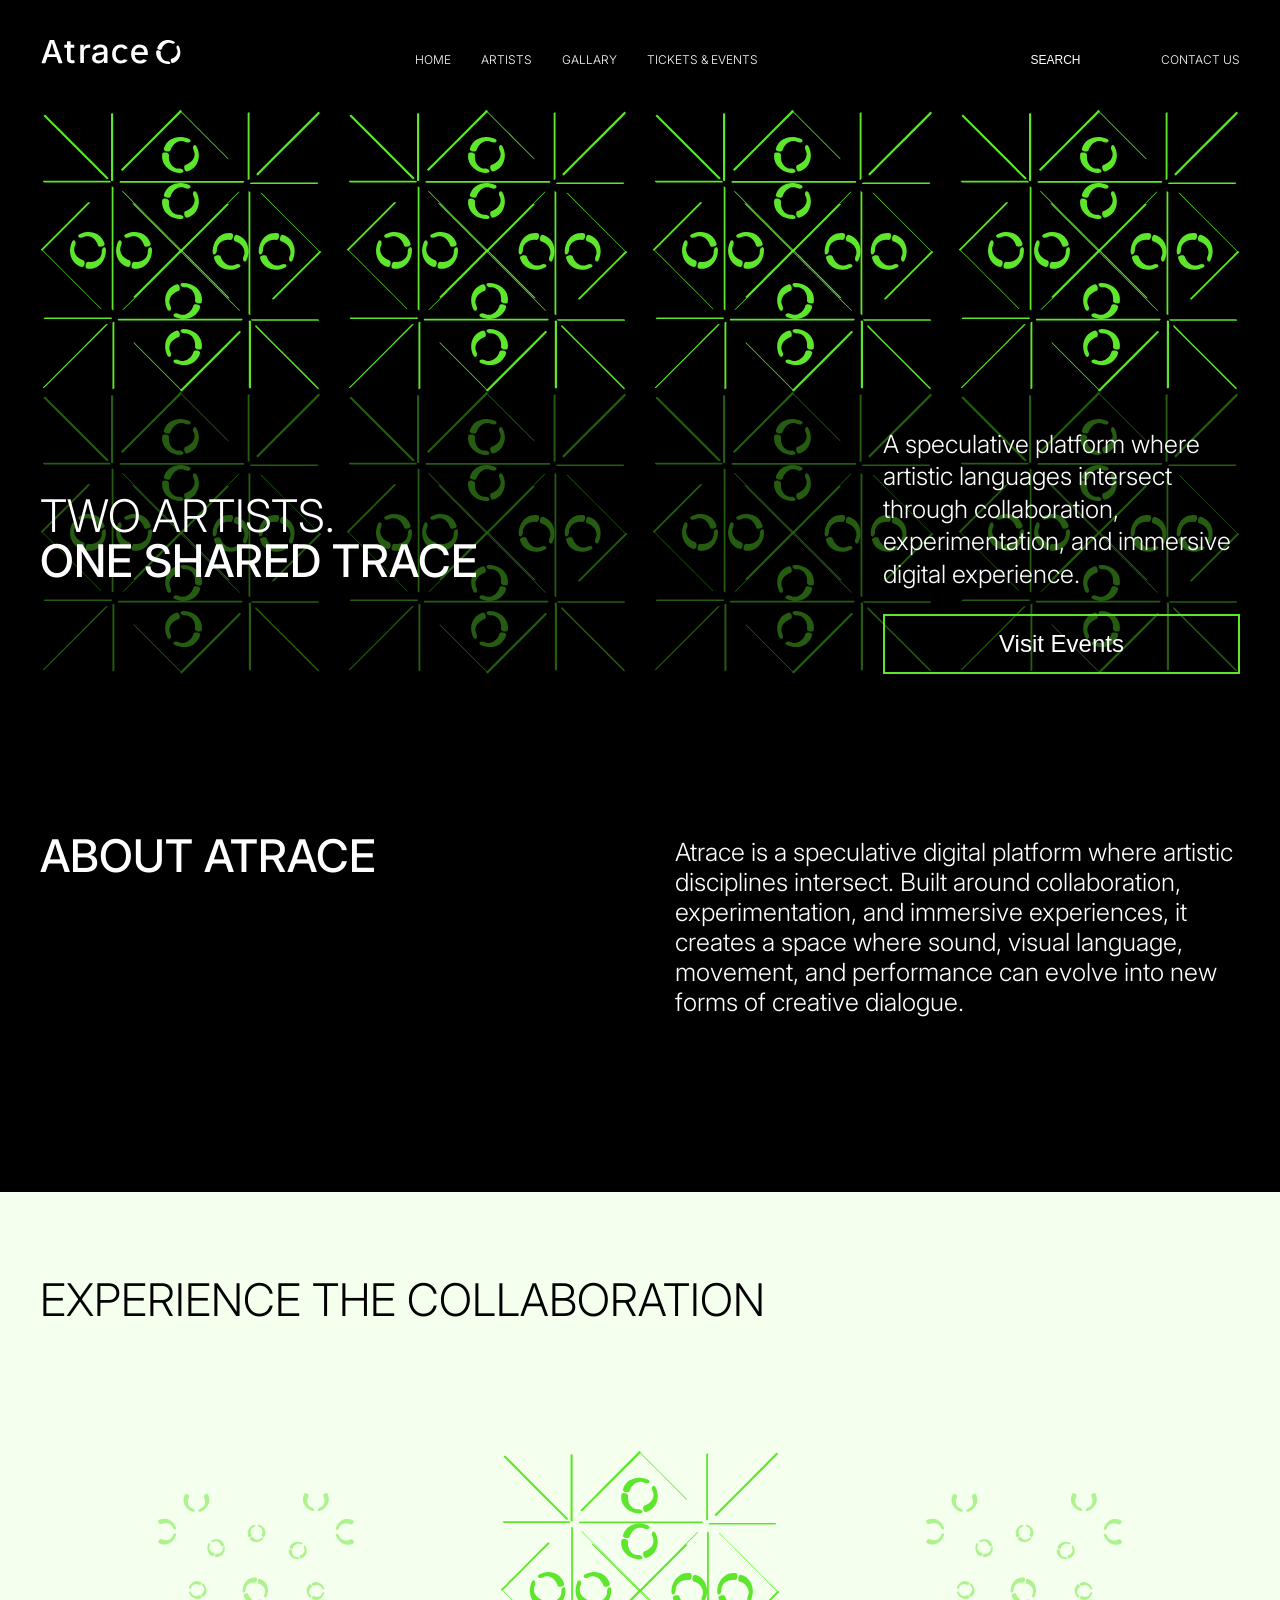
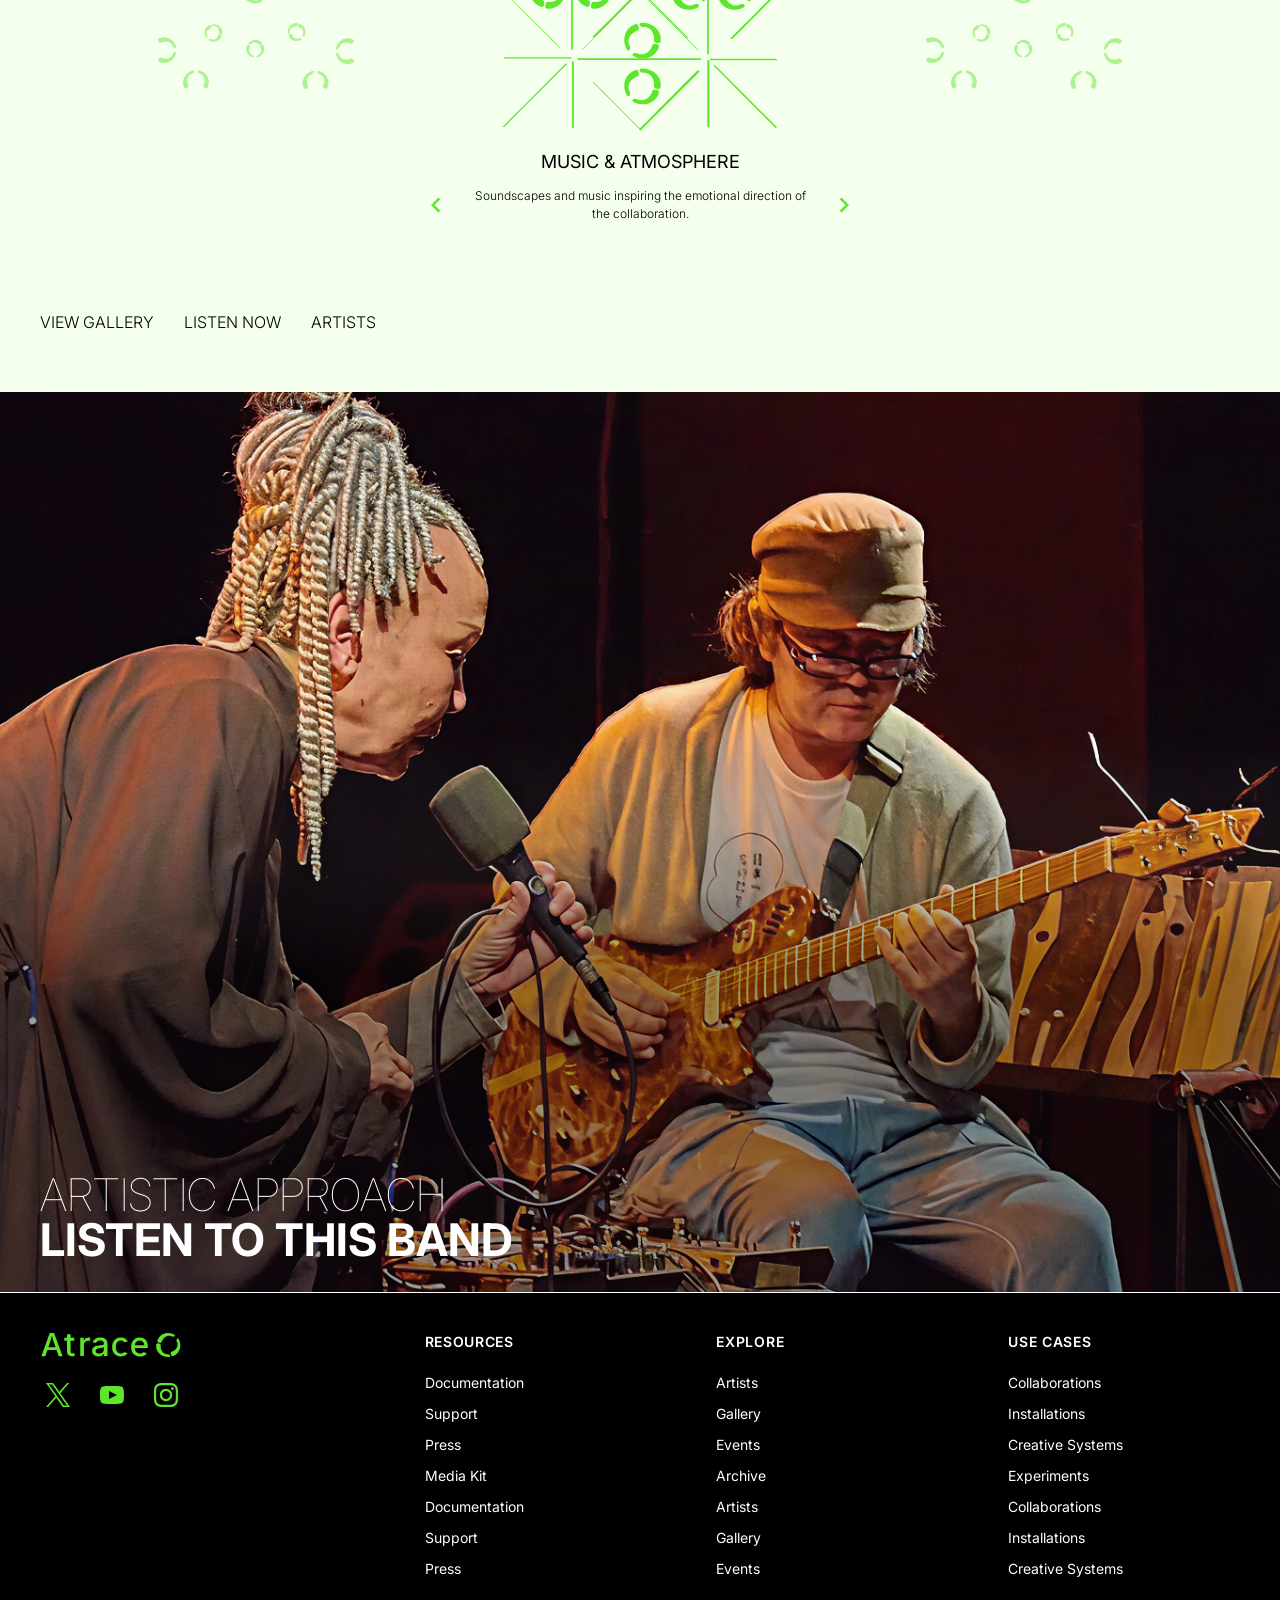
==== commit e83f68d4: "Update index.html" ====
--- a/index.html
+++ b/index.html
@@ -87,8 +87,8 @@
                 <span class="underline"></span>
             </form>
             <div class="auth">
-                <a href="#">LOGIN</a> /
-                <a href="#">REGISTER</a>
+                <a href="contact.html">CONTACT US</a>
+
             </div>
         </div>
 
@@ -785,7 +785,7 @@
                 </svg>
             </div>
             <div class="item">
-                <svg width="280" height="280" style="opacity: 0.6;" viewBox="0 0 421 423" fill="none"
+                <svg width="280" height="280" style="opacity: 0.4;" viewBox="0 0 421 423" fill="none"
                     xmlns="http://www.w3.org/2000/svg">
                     <path
                         d="M5.35085 108.587C18.2314 108.587 31.112 108.587 43.9829 108.587C56.8635 108.587 69.7441 108.587 82.6151 108.587C89.8966 108.587 97.1782 108.587 104.46 108.587C105.127 108.587 105.466 108.171 105.166 107.531C104.866 106.892 103.957 106.243 103.241 106.243C90.3608 106.243 77.4802 106.243 64.6093 106.243C51.7287 106.243 38.8481 106.243 25.9772 106.243C18.6956 106.243 11.414 106.243 4.13242 106.243C3.46518 106.243 3.12672 106.66 3.4265 107.299C3.72627 107.938 4.63526 108.587 5.35085 108.587Z"
@@ -958,7 +958,7 @@
                 </svg>
             </div>
             <div class="item">
-                <svg width="280" height="280" style="opacity: 0.6;" viewBox="0 0 421 423" fill="none"
+                <svg width="280" height="280" style="opacity: 0.4;" viewBox="0 0 421 423" fill="none"
                     xmlns="http://www.w3.org/2000/svg">
                     <path
                         d="M5.35085 108.587C18.2314 108.587 31.112 108.587 43.9829 108.587C56.8635 108.587 69.7441 108.587 82.6151 108.587C89.8966 108.587 97.1782 108.587 104.46 108.587C105.127 108.587 105.466 108.171 105.166 107.531C104.866 106.892 103.957 106.243 103.241 106.243C90.3608 106.243 77.4802 106.243 64.6093 106.243C51.7287 106.243 38.8481 106.243 25.9772 106.243C18.6956 106.243 11.414 106.243 4.13242 106.243C3.46518 106.243 3.12672 106.66 3.4265 107.299C3.72627 107.938 4.63526 108.587 5.35085 108.587Z"
@@ -1131,7 +1131,7 @@
                 </svg>
             </div>
             <div class="item">
-                <svg width="280" height="280" style="opacity: 0.6;" viewBox="0 0 421 423" fill="none"
+                <svg width="280" height="280" style="opacity: 0.4;" viewBox="0 0 421 423" fill="none"
                     xmlns="http://www.w3.org/2000/svg">
                     <path
                         d="M5.35085 108.587C18.2314 108.587 31.112 108.587 43.9829 108.587C56.8635 108.587 69.7441 108.587 82.6151 108.587C89.8966 108.587 97.1782 108.587 104.46 108.587C105.127 108.587 105.466 108.171 105.166 107.531C104.866 106.892 103.957 106.243 103.241 106.243C90.3608 106.243 77.4802 106.243 64.6093 106.243C51.7287 106.243 38.8481 106.243 25.9772 106.243C18.6956 106.243 11.414 106.243 4.13242 106.243C3.46518 106.243 3.12672 106.66 3.4265 107.299C3.72627 107.938 4.63526 108.587 5.35085 108.587Z"
@@ -1304,7 +1304,7 @@
                 </svg>
             </div>
             <div class="item">
-                <svg width="280" height="280" style="opacity: 0.6;" viewBox="0 0 421 423" fill="none"
+                <svg width="280" height="280" style="opacity: 0.4;" viewBox="0 0 421 423" fill="none"
                     xmlns="http://www.w3.org/2000/svg">
                     <path
                         d="M5.35085 108.587C18.2314 108.587 31.112 108.587 43.9829 108.587C56.8635 108.587 69.7441 108.587 82.6151 108.587C89.8966 108.587 97.1782 108.587 104.46 108.587C105.127 108.587 105.466 108.171 105.166 107.531C104.866 106.892 103.957 106.243 103.241 106.243C90.3608 106.243 77.4802 106.243 64.6093 106.243C51.7287 106.243 38.8481 106.243 25.9772 106.243C18.6956 106.243 11.414 106.243 4.13242 106.243C3.46518 106.243 3.12672 106.66 3.4265 107.299C3.72627 107.938 4.63526 108.587 5.35085 108.587Z"
@@ -1477,25 +1477,51 @@
                 </svg>
             </div>
         </div>
-
+        <div class="artist-overlay2">
+            <div class="art-info-grid2">
+
+                <div class="art-info-item2 left">
+                    <p class="artist-name">TWO ARTISTS.</p>
+
+                    <p class="artist-title">
+                        ONE SHARED TRACE
+                    </p>
+                </div>
+
+                <div class="art-info-item2 middle">
+                </div>
+
+                <div class="art-info-item2 right">
+                    <p>
+                        A speculative platform where artistic languages intersect through collaboration,
+                        experimentation, and immersive digital experience.
+                    </p>
+
+                    <button class="art-info-btn2">
+                        Visit Events
+                    </button>
+                </div>
+
+            </div>
+        </div>
     </section>
     <section class="info-section">
         <div class="info-grid">
 
             <div class="info-item left">
-                <p>Bringing artistic collaboration to life</p>
+                <p>ABOUT ATRACE</p>
             </div>
 
-            <div class="info-item middle">
-                <!-- intentionally empty -->
-            </div>
+
 
             <div class="info-item right">
                 <p>
-                    An experimental collaboration merging visual systems, artistic perspectives, and creative processes.
+                    Atrace is a speculative digital platform where artistic disciplines intersect. Built around
+                    collaboration, experimentation, and immersive experiences, it creates a space where sound, visual
+                    language, movement, and performance can evolve into new forms of creative dialogue.
                 </p>
 
-                <button class="info-btn">Visit Events</button>
+
             </div>
 
         </div>
@@ -1504,7 +1530,7 @@
     <section class="hero-carousel-section">
         <!-- 1. TOP RIGHT TEXT -->
         <div class="hero-corner top-right">
-            <p>EXPLORING INSIDE ATRACE</p>
+            <p>EXPERIENCE THE COLLABORATION</p>
         </div>
         <div class="carousel-container" id="mediaCarousel">
 
@@ -1512,14 +1538,178 @@
 
             <!-- ITEM 1 -->
             <div class="carousel-item">
-                <div class="media-circle">
-                    <button class="play-btn">
-                        <svg width="48" height="48" viewBox="0 0 48 48" fill="none" xmlns="http://www.w3.org/2000/svg">
-                            <path d="M10 6L38 24L10 42V6Z" stroke="#1E1E1E" stroke-width="4" stroke-linecap="round"
-                                stroke-linejoin="round" />
-                        </svg>
-                    </button>
-                </div>
+                <button class="media-svg-btn">
+                    <svg width="280" height="280" viewBox="0 0 421 423" fill="none" xmlns="http://www.w3.org/2000/svg">
+                        <path
+                            d="M5.35085 108.587C18.2314 108.587 31.112 108.587 43.9829 108.587C56.8635 108.587 69.7441 108.587 82.6151 108.587C89.8966 108.587 97.1782 108.587 104.46 108.587C105.127 108.587 105.466 108.171 105.166 107.531C104.866 106.892 103.957 106.243 103.241 106.243C90.3608 106.243 77.4802 106.243 64.6093 106.243C51.7287 106.243 38.8481 106.243 25.9772 106.243C18.6956 106.243 11.414 106.243 4.13242 106.243C3.46518 106.243 3.12672 106.66 3.4265 107.299C3.72627 107.938 4.63526 108.587 5.35085 108.587Z"
+                            fill="#5DE62C" />
+                        <path
+                            d="M106.53 114.487C106.53 138.483 106.53 162.47 106.53 186.466C106.53 210.462 106.53 234.449 106.53 258.445C106.53 271.978 106.53 285.512 106.53 299.045C106.53 299.414 107.497 299.956 107.758 300.15C107.874 300.227 109.199 300.964 109.199 300.944C109.199 276.948 109.199 252.962 109.199 228.965C109.199 204.969 109.199 180.983 109.199 156.987C109.199 143.453 109.199 129.919 109.199 116.386C109.199 116.018 108.232 115.475 107.971 115.281C107.855 115.204 106.53 114.468 106.53 114.487Z"
+                            fill="#5DE62C" />
+                        <path
+                            d="M105.872 311.397H6.75383C6.0189 311.397 5.05189 311.678 4.73278 312.434C4.44267 313.122 5.06156 313.654 5.7288 313.654H83.0027C90.2843 313.654 97.5658 313.654 104.847 313.654C105.582 313.654 106.549 313.373 106.868 312.618C107.159 311.93 106.54 311.397 105.872 311.397Z"
+                            fill="#5DE62C" />
+                        <path
+                            d="M415.654 313.8C402.773 313.8 389.893 313.8 377.022 313.8C364.141 313.8 351.261 313.8 338.39 313.8C331.108 313.8 323.827 313.8 316.545 313.8C315.878 313.8 315.539 314.216 315.839 314.856C316.139 315.495 317.048 316.144 317.763 316.144C330.644 316.144 343.525 316.144 356.396 316.144C369.276 316.144 382.157 316.144 395.028 316.144C402.309 316.144 409.591 316.144 416.872 316.144C417.54 316.144 417.878 315.727 417.578 315.088C417.279 314.449 416.37 313.8 415.654 313.8Z"
+                            fill="#5DE62C" />
+                        <path
+                            d="M314.475 307.9C314.475 283.836 314.475 259.762 314.475 235.698C314.475 211.751 314.475 187.812 314.475 163.865C314.475 150.36 314.475 136.856 314.475 123.342C314.475 122.973 313.508 122.431 313.247 122.237C313.131 122.16 311.806 121.423 311.806 121.443C311.806 145.507 311.806 169.58 311.806 193.644C311.806 217.592 311.806 241.53 311.806 265.478C311.806 278.982 311.806 292.487 311.806 306.001C311.806 306.369 312.773 306.912 313.034 307.105C313.15 307.183 314.475 307.919 314.475 307.9Z"
+                            fill="#5DE62C" />
+                        <path
+                            d="M315.133 110.99H414.252C414.986 110.99 415.953 110.709 416.273 109.953C416.563 109.265 415.944 108.733 415.277 108.733H316.158C315.423 108.733 314.456 109.014 314.137 109.769C313.847 110.457 314.466 110.99 315.133 110.99Z"
+                            fill="#5DE62C" />
+                        <path
+                            d="M216.654 116.938C216.48 116.851 216.297 116.774 216.123 116.686C217.612 117.432 216.954 117.045 216.577 116.89C216.2 116.735 215.842 116.609 215.475 116.473C215.107 116.338 214.73 116.231 214.353 116.124C214.256 116.095 214.159 116.076 214.072 116.047C213.657 115.94 213.947 116.008 214.952 116.27C214.759 116.231 214.566 116.183 214.382 116.144C213.647 115.989 212.902 115.873 212.148 115.785C211.568 115.718 213.753 115.911 212.757 115.844C212.564 115.834 212.361 115.814 212.167 115.814C211.771 115.795 211.384 115.785 210.988 115.795C210.63 115.795 210.262 115.824 209.905 115.834C211.771 115.785 210.291 115.805 209.818 115.863C209.034 115.96 208.261 116.105 207.497 116.27C206.714 116.444 208.638 115.95 207.864 116.173C207.681 116.231 207.487 116.279 207.294 116.338C206.917 116.454 206.549 116.58 206.182 116.706C205.427 116.977 204.692 117.306 203.977 117.665C204.286 117.51 204.586 117.355 204.896 117.2C203.029 118.159 201.337 119.379 199.828 120.823L200.476 120.193C198.436 122.189 196.802 124.533 195.68 127.139L196.009 126.374C195.612 127.333 195.283 128.302 195.022 129.309C194.452 131.537 191.203 131.789 189.327 131.411C188.108 131.169 186.754 130.762 185.826 129.91C185.198 129.319 184.453 128.466 184.695 127.536C186.097 122.034 189.578 117.122 194.355 113.916C199.258 110.632 205.437 109.159 211.336 109.624C215.359 109.944 219.169 110.913 222.795 112.666C223.607 113.053 224.623 113.954 224.845 114.865C225.058 115.718 224.642 116.599 223.917 117.084C221.78 118.479 218.82 117.984 216.654 116.938Z"
+                            fill="#5DE62C" />
+                        <path
+                            d="M229.593 129.89C229.68 130.065 229.767 130.239 229.864 130.404C229.071 128.96 229.477 129.59 229.642 129.958C229.806 130.326 229.951 130.665 230.086 131.034C230.222 131.402 230.348 131.76 230.473 132.128C230.502 132.225 230.531 132.312 230.56 132.409C230.686 132.816 230.599 132.535 230.309 131.557C230.357 131.741 230.406 131.934 230.454 132.119C230.628 132.835 230.763 133.572 230.87 134.298C230.957 134.87 230.696 132.719 230.792 133.698C230.812 133.891 230.831 134.085 230.841 134.279C230.87 134.666 230.879 135.054 230.889 135.441C230.889 135.8 230.879 136.149 230.879 136.507C230.879 134.676 230.899 136.129 230.85 136.594C230.773 137.36 230.647 138.125 230.483 138.88C230.328 139.655 230.783 137.757 230.57 138.522C230.522 138.706 230.473 138.9 230.415 139.084C230.309 139.452 230.193 139.82 230.057 140.188C229.796 140.934 229.477 141.661 229.129 142.378L229.584 141.467C228.655 143.317 227.447 145.013 226.015 146.524L226.634 145.875C224.652 147.929 222.302 149.576 219.672 150.738C219.933 150.622 220.184 150.515 220.445 150.399C219.478 150.816 218.492 151.155 217.486 151.426C215.233 152.036 215.049 155.233 215.475 157.064C215.755 158.256 216.191 159.573 217.09 160.464C217.699 161.075 218.589 161.782 219.536 161.52C225.116 160.019 230.028 156.483 233.181 151.726C236.42 146.844 237.774 140.74 237.155 134.967C236.74 131.024 235.666 127.313 233.8 123.787C233.384 123.002 232.446 122.024 231.518 121.821C230.647 121.627 229.748 122.053 229.284 122.789C227.911 124.921 228.491 127.817 229.593 129.91V129.89Z"
+                            fill="#5DE62C" />
+                        <path
+                            d="M207.283 157.151C207.09 157.151 206.887 157.151 206.693 157.171C208.366 157.083 207.602 157.171 207.196 157.171C206.79 157.171 206.413 157.142 206.016 157.112C205.62 157.083 205.233 157.035 204.846 156.987C204.75 156.977 204.653 156.957 204.556 156.948C204.131 156.88 204.431 156.928 205.456 157.093C205.262 157.054 205.069 157.025 204.875 156.987C204.131 156.841 203.406 156.647 202.69 156.425C202.129 156.26 204.218 156.938 203.27 156.609C203.086 156.541 202.903 156.473 202.719 156.405C202.351 156.27 201.994 156.115 201.626 155.96C201.297 155.814 200.978 155.65 200.65 155.495C202.332 156.279 200.998 155.669 200.592 155.427C199.915 155.03 199.267 154.594 198.638 154.129C198.01 153.664 199.547 154.875 198.938 154.361C198.783 154.235 198.638 154.119 198.483 153.983C198.184 153.732 197.894 153.47 197.613 153.199C197.033 152.647 196.501 152.065 195.989 151.445L196.636 152.24C195.321 150.622 194.277 148.839 193.484 146.921L193.822 147.754C192.768 145.119 192.246 142.329 192.295 139.5L192.275 140.334C192.304 139.297 192.401 138.28 192.585 137.263C192.981 135.005 190.109 133.484 188.233 133.078C187.015 132.816 185.613 132.651 184.413 133.078C183.591 133.368 182.566 133.853 182.402 134.802C181.425 140.392 182.586 146.262 185.642 151.087C188.775 156.037 193.822 159.825 199.412 161.733C203.231 163.032 207.109 163.661 211.151 163.497C212.051 163.458 213.356 163.041 213.936 162.295C214.478 161.598 214.468 160.629 213.994 159.893C212.611 157.771 209.701 157.054 207.293 157.142L207.283 157.151Z"
+                            fill="#5DE62C" />
+                        <path
+                            d="M216.655 47.7299C216.48 47.6427 216.297 47.5652 216.123 47.4781C217.612 48.224 216.954 47.8365 216.577 47.6815C216.2 47.5265 215.842 47.4006 215.475 47.2649C215.107 47.1293 214.73 47.0227 214.353 46.9162C214.256 46.8871 214.16 46.8677 214.073 46.8387C213.657 46.7321 213.947 46.7999 214.953 47.0615C214.759 47.0227 214.566 46.9743 214.382 46.9356C213.647 46.7805 212.903 46.6643 212.148 46.5771C211.568 46.5093 213.753 46.7031 212.757 46.6352C212.564 46.6256 212.361 46.6062 212.168 46.6062C211.771 46.5868 211.384 46.5771 210.988 46.5868C210.63 46.5868 210.263 46.6159 209.905 46.6255C211.771 46.5771 210.292 46.5965 209.818 46.6546C209.034 46.7515 208.261 46.8968 207.497 47.0615C206.733 47.2262 208.638 46.7418 207.864 46.9646C207.681 47.0227 207.487 47.0712 207.294 47.1293C206.917 47.2456 206.549 47.3715 206.182 47.4974C205.428 47.7687 204.693 48.0981 203.977 48.4565L204.896 47.9915C203.029 48.9506 201.337 50.1712 199.829 51.6147L200.476 50.985C198.436 52.9806 196.802 55.325 195.68 57.931L196.009 57.1656C195.612 58.1247 195.284 59.0935 195.022 60.101C194.452 62.3291 191.203 62.581 189.327 62.2032C188.108 61.961 186.755 61.5541 185.826 60.7016C185.198 60.1107 184.453 59.2582 184.695 58.3282C186.097 52.8256 189.578 47.914 194.355 44.7074C199.132 41.5008 205.437 39.9508 211.336 40.4158C215.359 40.7355 219.169 41.7043 222.795 43.4577C223.607 43.8452 224.623 44.7462 224.845 45.6568C225.058 46.5093 224.642 47.3909 223.917 47.8752C221.78 49.2703 218.821 48.7762 216.655 47.7299Z"
+                            fill="#5DE62C" />
+                        <path
+                            d="M229.593 60.6725C229.68 60.8469 229.767 61.0213 229.864 61.186C229.071 59.7425 229.477 60.3722 229.642 60.7404C229.806 61.1085 229.951 61.4475 230.086 61.8157C230.222 62.1838 230.348 62.5422 230.473 62.9104C230.502 63.0073 230.531 63.0944 230.56 63.1913C230.686 63.5982 230.599 63.3173 230.309 62.3388C230.357 62.5229 230.406 62.7166 230.454 62.9007C230.628 63.6176 230.763 64.3538 230.87 65.0804C230.957 65.652 230.696 63.5013 230.792 64.4798C230.812 64.6735 230.831 64.8673 230.841 65.061C230.87 65.4485 230.879 65.836 230.889 66.2235C230.889 66.582 230.879 66.9307 230.879 67.2892C230.879 65.4582 230.899 66.9114 230.85 67.3764C230.773 68.1417 230.647 68.907 230.483 69.6626C230.319 70.4183 230.783 68.5389 230.57 69.3042C230.522 69.4883 230.473 69.682 230.415 69.8661C230.309 70.2342 230.193 70.6023 230.057 70.9705C229.796 71.7164 229.477 72.443 229.129 73.1599L229.584 72.2492C228.655 74.0995 227.447 75.7949 226.015 77.3061L226.634 76.6571C224.652 78.7108 222.302 80.3577 219.672 81.5202L220.445 81.1812C219.478 81.5977 218.492 81.9368 217.486 82.2081C215.233 82.8184 215.049 86.0153 215.475 87.8462C215.755 89.0378 216.191 90.3553 217.09 91.2466C217.699 91.8569 218.589 92.5641 219.536 92.3025C225.116 90.801 230.028 87.265 233.181 82.5084C236.42 77.6258 237.774 71.5226 237.155 65.7488C236.74 61.806 235.666 58.0956 233.8 54.5694C233.384 53.7847 232.446 52.8062 231.518 52.6028C230.647 52.409 229.748 52.8353 229.284 53.5715C227.911 55.7028 228.491 58.5994 229.593 60.6919V60.6725Z"
+                            fill="#5DE62C" />
+                        <path
+                            d="M207.283 87.9431C207.09 87.9431 206.887 87.9431 206.693 87.9625C208.366 87.8753 207.602 87.9625 207.196 87.9625C206.79 87.9625 206.413 87.9334 206.016 87.9043C205.62 87.8753 205.233 87.8268 204.846 87.7784C204.75 87.7687 204.653 87.7493 204.556 87.7396C204.131 87.6718 204.431 87.7203 205.456 87.885C205.262 87.8462 205.069 87.8171 204.875 87.7784C204.131 87.6331 203.406 87.4393 202.69 87.2165C202.129 87.0518 204.218 87.73 203.27 87.4006C203.086 87.3328 202.903 87.2649 202.719 87.1971C202.351 87.0615 201.994 86.9065 201.626 86.7515C201.297 86.6062 200.978 86.4415 200.65 86.2865C202.332 87.0712 200.998 86.4609 200.592 86.2187C199.915 85.8215 199.267 85.3856 198.638 84.9206C198.01 84.4556 199.547 85.6665 198.938 85.1531C198.783 85.0271 198.638 84.9109 198.483 84.7752C198.184 84.5234 197.894 84.2618 197.613 83.9905C197.033 83.4384 196.501 82.8571 195.989 82.2371L196.636 83.0315C195.321 81.4136 194.277 79.6311 193.484 77.713L193.822 78.5461C192.768 75.9111 192.246 73.1211 192.295 70.2923L192.275 71.1254C192.304 70.0889 192.401 69.0716 192.585 68.0545C192.981 65.7972 190.109 64.2763 188.233 63.8694C187.015 63.6079 185.613 63.4432 184.413 63.8694C183.591 64.16 182.566 64.6444 182.402 65.5938C181.425 71.1835 182.586 77.0542 185.642 81.8786C188.775 86.829 193.822 90.6169 199.412 92.5253C203.231 93.8234 207.109 94.4531 211.151 94.2885C212.051 94.2497 213.356 93.8331 213.936 93.0872C214.478 92.3897 214.468 91.4209 213.994 90.6847C212.611 88.5631 209.701 87.8462 207.293 87.9334L207.283 87.9431Z"
+                            fill="#5DE62C" />
+                        <path
+                            d="M304.496 219.103C304.583 218.929 304.661 218.745 304.748 218.571C304.003 220.062 304.39 219.404 304.545 219.026C304.699 218.648 304.825 218.29 304.96 217.922C305.096 217.553 305.202 217.176 305.308 216.798C305.337 216.701 305.357 216.604 305.386 216.517C305.492 216.1 305.425 216.391 305.163 217.398C305.202 217.205 305.25 217.011 305.289 216.827C305.444 216.091 305.56 215.345 305.647 214.589C305.715 214.008 305.521 216.197 305.589 215.199C305.599 215.006 305.618 214.802 305.618 214.608C305.637 214.211 305.647 213.824 305.637 213.426C305.637 213.068 305.608 212.7 305.599 212.341C305.647 214.211 305.628 212.729 305.57 212.254C305.473 211.47 305.328 210.695 305.163 209.929C304.999 209.164 305.483 211.072 305.26 210.297C305.202 210.113 305.154 209.92 305.096 209.726C304.98 209.348 304.854 208.98 304.728 208.612C304.457 207.856 304.129 207.12 303.771 206.403L304.235 207.323C303.278 205.454 302.059 203.758 300.618 202.247L301.247 202.896C299.255 200.852 296.915 199.215 294.314 198.091L295.077 198.42C294.12 198.023 293.153 197.694 292.147 197.432C289.923 196.861 289.672 193.606 290.049 191.726C290.291 190.506 290.697 189.149 291.548 188.219C292.138 187.59 292.989 186.844 293.917 187.086C299.41 188.491 304.312 191.978 307.513 196.764C310.791 201.675 312.261 207.866 311.797 213.775C311.478 217.805 310.511 221.622 308.761 225.255C308.374 226.069 307.475 227.086 306.566 227.309C305.715 227.522 304.835 227.105 304.351 226.379C302.959 224.238 303.452 221.273 304.496 219.103Z"
+                            fill="#5DE62C" />
+                        <path
+                            d="M291.577 232.065C291.403 232.153 291.229 232.24 291.064 232.337C292.505 231.542 291.877 231.949 291.509 232.114C291.142 232.278 290.803 232.424 290.436 232.559C290.068 232.695 289.711 232.821 289.343 232.947C289.246 232.976 289.159 233.005 289.063 233.034C288.657 233.16 288.937 233.073 289.914 232.782C289.73 232.831 289.536 232.879 289.353 232.928C288.637 233.102 287.902 233.238 287.177 233.344C286.606 233.431 288.753 233.17 287.777 233.267C287.583 233.286 287.39 233.305 287.196 233.315C286.81 233.344 286.423 233.354 286.036 233.364C285.678 233.364 285.33 233.354 284.972 233.354C286.8 233.354 285.349 233.373 284.885 233.325C284.121 233.247 283.357 233.121 282.603 232.957C281.849 232.792 283.725 233.257 282.961 233.044C282.777 232.995 282.584 232.947 282.4 232.889C282.032 232.782 281.665 232.666 281.298 232.53C280.553 232.269 279.828 231.949 279.112 231.6C279.412 231.755 279.721 231.901 280.021 232.056C278.174 231.126 276.482 229.915 274.973 228.481L275.621 229.101C273.571 227.115 271.927 224.761 270.767 222.126L271.105 222.901C270.689 221.932 270.351 220.944 270.08 219.937C269.471 217.679 266.28 217.495 264.452 217.921C263.263 218.202 261.948 218.638 261.058 219.539C260.449 220.15 259.743 221.041 260.004 221.99C261.503 227.58 265.032 232.501 269.78 235.659C274.654 238.905 280.746 240.261 286.51 239.641C290.445 239.224 294.149 238.149 297.669 236.279C298.452 235.863 299.429 234.923 299.632 233.993C299.825 233.121 299.4 232.22 298.665 231.755C296.538 230.38 293.646 230.961 291.558 232.065H291.577Z"
+                            fill="#5DE62C" />
+                        <path
+                            d="M264.355 209.716C264.355 209.522 264.355 209.319 264.336 209.125C264.423 210.801 264.336 210.036 264.336 209.629C264.336 209.222 264.365 208.844 264.394 208.447C264.423 208.05 264.471 207.662 264.519 207.275C264.529 207.178 264.548 207.081 264.558 206.984C264.626 206.558 264.577 206.858 264.413 207.885C264.452 207.691 264.481 207.498 264.519 207.304C264.664 206.558 264.858 205.831 265.08 205.114C265.245 204.553 264.568 206.645 264.897 205.696C264.964 205.512 265.032 205.328 265.1 205.144C265.235 204.775 265.39 204.417 265.544 204.049C265.689 203.719 265.854 203.4 266.009 203.07C265.225 204.756 265.835 203.419 266.076 203.012C266.473 202.334 266.908 201.685 267.372 201.055C267.836 200.426 266.627 201.966 267.14 201.356C267.266 201.201 267.382 201.055 267.517 200.9C267.769 200.6 268.03 200.309 268.3 200.028C268.852 199.447 269.432 198.914 270.051 198.401L269.258 199.05C270.873 197.733 272.652 196.686 274.567 195.892L273.735 196.231C276.365 195.175 279.15 194.652 281.974 194.7L281.142 194.681C282.177 194.71 283.192 194.807 284.208 194.991C286.461 195.388 287.979 192.511 288.385 190.632C288.646 189.411 288.811 188.006 288.385 186.805C288.095 185.981 287.612 184.955 286.664 184.79C281.084 183.811 275.224 184.974 270.408 188.035C265.467 191.174 261.686 196.231 259.781 201.83C258.485 205.657 257.857 209.542 258.021 213.591C258.06 214.492 258.476 215.8 259.22 216.381C259.916 216.924 260.883 216.914 261.618 216.439C263.736 215.054 264.452 212.138 264.365 209.726L264.355 209.716Z"
+                            fill="#5DE62C" />
+                        <path
+                            d="M373.579 219.103C373.667 218.929 373.744 218.745 373.831 218.571C373.086 220.062 373.473 219.404 373.628 219.026C373.783 218.648 373.908 218.29 374.044 217.922C374.179 217.553 374.285 217.176 374.392 216.798C374.421 216.701 374.44 216.604 374.469 216.517C374.576 216.1 374.508 216.391 374.247 217.398C374.285 217.205 374.334 217.011 374.372 216.827C374.527 216.091 374.643 215.345 374.73 214.589C374.798 214.008 374.605 216.197 374.672 215.199C374.682 215.006 374.701 214.802 374.701 214.608C374.721 214.211 374.73 213.824 374.721 213.426C374.721 213.068 374.692 212.7 374.682 212.341C374.73 214.211 374.711 212.729 374.653 212.254C374.556 211.47 374.411 210.695 374.247 209.929C374.082 209.164 374.566 211.072 374.343 210.297C374.285 210.113 374.237 209.92 374.179 209.726C374.063 209.348 373.937 208.98 373.812 208.612C373.541 207.856 373.212 207.12 372.854 206.403C373.009 206.713 373.164 207.013 373.318 207.323C372.361 205.454 371.143 203.758 369.702 202.247L370.33 202.896C368.338 200.852 365.998 199.215 363.397 198.091L364.161 198.42C363.203 198.023 362.236 197.694 361.231 197.432C359.007 196.861 358.755 193.606 359.132 191.726C359.374 190.506 359.78 189.149 360.631 188.219C361.221 187.59 362.072 186.844 363 187.086C368.493 188.491 373.396 191.978 376.597 196.764C379.875 201.675 381.345 207.866 380.88 213.775C380.561 217.805 379.594 221.622 377.844 225.255C377.457 226.069 376.558 227.086 375.649 227.309C374.798 227.522 373.918 227.105 373.434 226.379C372.042 224.238 372.535 221.273 373.579 219.103Z"
+                            fill="#5DE62C" />
+                        <path
+                            d="M360.66 232.065C360.486 232.153 360.312 232.24 360.148 232.337C361.588 231.542 360.96 231.949 360.592 232.114C360.225 232.279 359.887 232.424 359.519 232.559C359.152 232.695 358.794 232.821 358.426 232.947C358.33 232.976 358.243 233.005 358.146 233.034C357.74 233.16 358.02 233.073 358.997 232.782C358.813 232.831 358.62 232.879 358.436 232.928C357.72 233.102 356.985 233.238 356.26 233.344C355.69 233.431 357.836 233.17 356.86 233.267C356.666 233.286 356.473 233.305 356.28 233.315C355.893 233.344 355.506 233.354 355.119 233.364C354.761 233.364 354.413 233.354 354.055 233.354C355.883 233.354 354.433 233.373 353.968 233.325C353.204 233.247 352.441 233.121 351.686 232.957C350.932 232.792 352.808 233.257 352.044 233.044C351.86 232.995 351.667 232.947 351.483 232.889C351.116 232.782 350.748 232.666 350.381 232.53C349.636 232.269 348.911 231.949 348.195 231.6L349.104 232.056C347.257 231.126 345.565 229.915 344.057 228.481L344.704 229.101C342.654 227.115 341.01 224.761 339.85 222.126L340.189 222.901C339.773 221.932 339.434 220.944 339.163 219.937C338.554 217.679 335.363 217.495 333.535 217.922C332.346 218.202 331.031 218.638 330.141 219.539C329.532 220.15 328.826 221.041 329.087 221.99C330.586 227.58 334.116 232.501 338.864 235.66C343.612 238.818 349.83 240.261 355.593 239.641C359.529 239.225 363.232 238.149 366.752 236.279C367.536 235.863 368.512 234.923 368.715 233.993C368.909 233.121 368.483 232.22 367.748 231.755C365.621 230.38 362.73 230.961 360.641 232.065H360.66Z"
+                            fill="#5DE62C" />
+                        <path
+                            d="M333.448 209.716C333.448 209.522 333.448 209.319 333.428 209.125C333.515 210.801 333.428 210.036 333.428 209.629C333.428 209.222 333.457 208.844 333.486 208.447C333.515 208.05 333.564 207.662 333.612 207.275C333.622 207.178 333.641 207.081 333.651 206.984C333.718 206.558 333.67 206.858 333.506 207.885C333.544 207.691 333.573 207.498 333.612 207.304C333.757 206.558 333.95 205.831 334.173 205.114C334.337 204.553 333.66 206.645 333.989 205.696C334.057 205.512 334.124 205.328 334.192 205.144C334.328 204.775 334.482 204.417 334.637 204.049C334.782 203.719 334.946 203.4 335.101 203.07C334.318 204.756 334.927 203.419 335.169 203.012C335.565 202.334 336 201.685 336.465 201.055C336.938 200.406 335.72 201.966 336.233 201.356C336.358 201.201 336.474 201.055 336.61 200.9C336.861 200.6 337.122 200.309 337.393 200.029C337.944 199.447 338.524 198.914 339.143 198.401L338.35 199.05C339.965 197.733 341.745 196.686 343.659 195.892L342.828 196.231C345.458 195.175 348.243 194.652 351.066 194.7L350.235 194.681C351.27 194.71 352.285 194.807 353.3 194.991C355.553 195.388 357.072 192.511 357.478 190.632C357.739 189.411 357.903 188.006 357.478 186.805C357.188 185.982 356.704 184.955 355.757 184.79C350.177 183.811 344.317 184.974 339.501 188.035C334.56 191.174 330.779 196.231 328.874 201.83C327.578 205.657 326.949 209.542 327.114 213.591C327.152 214.492 327.568 215.8 328.313 216.381C329.009 216.924 329.976 216.914 330.711 216.439C332.829 215.054 333.544 212.138 333.457 209.726L333.448 209.716Z"
+                            fill="#5DE62C" />
+                        <path
+                            d="M207.349 306.059C207.523 306.146 207.707 306.224 207.881 306.311C206.391 305.565 207.049 305.953 207.426 306.108C207.803 306.263 208.161 306.389 208.529 306.524C208.896 306.66 209.273 306.766 209.65 306.873C209.747 306.902 209.844 306.921 209.931 306.951C210.347 307.057 210.056 306.989 209.051 306.728C209.244 306.766 209.438 306.815 209.621 306.854C210.356 307.009 211.101 307.125 211.855 307.212C212.435 307.28 210.25 307.086 211.246 307.154C211.439 307.164 211.642 307.183 211.836 307.183C212.232 307.202 212.619 307.212 213.015 307.202C213.373 307.202 213.741 307.173 214.099 307.164C212.232 307.212 213.712 307.193 214.186 307.135C214.969 307.038 215.742 306.892 216.506 306.728C217.27 306.563 215.365 307.047 216.139 306.825C216.323 306.766 216.516 306.718 216.709 306.66C217.087 306.544 217.454 306.418 217.822 306.292C218.576 306.021 219.311 305.691 220.026 305.333L219.108 305.798C220.974 304.839 222.666 303.618 224.175 302.175L223.527 302.804C225.567 300.809 227.202 298.464 228.323 295.858L227.994 296.624C228.391 295.664 228.72 294.696 228.981 293.688C229.551 291.46 232.801 291.208 234.677 291.586C235.895 291.828 237.249 292.235 238.177 293.088C238.806 293.679 239.55 294.531 239.309 295.461C237.906 300.964 234.425 305.875 229.648 309.082C224.745 312.366 218.566 313.838 212.667 313.373C208.645 313.054 204.835 312.085 201.208 310.332C200.396 309.944 199.381 309.043 199.158 308.132C198.945 307.28 199.361 306.398 200.087 305.914C202.224 304.519 205.183 305.013 207.349 306.059Z"
+                            fill="#5DE62C" />
+                        <path
+                            d="M194.421 293.107C194.334 292.933 194.247 292.758 194.15 292.594C194.943 294.037 194.537 293.407 194.372 293.039C194.208 292.671 194.063 292.332 193.927 291.964C193.792 291.596 193.666 291.237 193.541 290.869C193.512 290.772 193.483 290.685 193.454 290.588C193.328 290.181 193.415 290.462 193.705 291.441C193.657 291.257 193.608 291.063 193.56 290.879C193.386 290.162 193.251 289.426 193.144 288.699C193.057 288.128 193.318 290.278 193.222 289.3C193.202 289.106 193.183 288.912 193.173 288.718C193.144 288.331 193.135 287.944 193.125 287.556C193.125 287.198 193.135 286.849 193.135 286.49C193.135 288.321 193.115 286.868 193.164 286.403C193.241 285.638 193.367 284.873 193.531 284.117C193.695 283.361 193.231 285.241 193.444 284.475C193.492 284.291 193.541 284.098 193.599 283.913C193.705 283.545 193.821 283.177 193.956 282.809C194.218 282.063 194.537 281.337 194.885 280.62L194.43 281.53C195.359 279.68 196.567 277.985 197.999 276.473C197.796 276.687 197.583 276.909 197.38 277.122C199.362 275.069 201.712 273.422 204.342 272.259L203.569 272.598C204.536 272.182 205.522 271.843 206.528 271.571C208.781 270.961 208.964 267.764 208.539 265.933C208.259 264.742 207.823 263.424 206.924 262.533C206.315 261.923 205.425 261.215 204.478 261.477C198.898 262.979 193.985 266.515 190.833 271.271C187.594 276.154 186.24 282.257 186.859 288.031C187.274 291.974 188.348 295.684 190.214 299.21C190.63 299.995 191.568 300.973 192.496 301.177C193.367 301.371 194.266 300.944 194.73 300.208C196.103 298.077 195.523 295.18 194.421 293.088V293.107Z"
+                            fill="#5DE62C" />
+                        <path
+                            d="M216.729 265.846C216.922 265.846 217.125 265.846 217.319 265.827C215.646 265.914 216.41 265.827 216.816 265.827C217.222 265.827 217.599 265.856 217.996 265.885C218.392 265.914 218.779 265.962 219.166 266.011C219.263 266.02 219.359 266.04 219.456 266.049C219.881 266.117 219.582 266.069 218.557 265.904C218.75 265.943 218.943 265.972 219.137 266.011C219.881 266.156 220.607 266.35 221.322 266.573C221.883 266.737 219.794 266.059 220.742 266.389C220.926 266.456 221.109 266.524 221.293 266.592C221.661 266.728 222.018 266.883 222.386 267.038C222.715 267.183 223.034 267.348 223.363 267.503C221.68 266.718 223.014 267.328 223.421 267.57C224.098 267.968 224.745 268.404 225.374 268.869C226.003 269.334 224.465 268.123 225.074 268.636C225.229 268.762 225.374 268.878 225.529 269.014C225.829 269.266 226.119 269.527 226.399 269.799C226.979 270.351 227.511 270.932 228.024 271.552L227.376 270.758C228.691 272.376 229.735 274.158 230.528 276.076L230.19 275.243C231.244 277.878 231.766 280.668 231.718 283.497L231.737 282.664C231.708 283.7 231.611 284.718 231.428 285.735C231.031 287.992 233.903 289.513 235.779 289.92C236.998 290.181 238.4 290.346 239.599 289.92C240.421 289.629 241.446 289.145 241.61 288.195C242.587 282.606 241.426 276.735 238.371 271.911C235.238 266.96 230.19 263.172 224.6 261.264C220.781 259.966 216.903 259.336 212.861 259.501C211.962 259.539 210.656 259.956 210.076 260.702C209.534 261.399 209.544 262.368 210.018 263.104C211.401 265.226 214.311 265.943 216.719 265.856L216.729 265.846Z"
+                            fill="#5DE62C" />
+                        <path
+                            d="M207.349 375.267C207.523 375.355 207.707 375.432 207.881 375.519C206.391 374.773 207.049 375.161 207.426 375.316C207.803 375.471 208.161 375.597 208.529 375.732C208.896 375.868 209.273 375.975 209.65 376.081C209.747 376.11 209.844 376.13 209.931 376.159C210.347 376.265 210.056 376.197 209.051 375.936C209.244 375.975 209.438 376.023 209.621 376.062C210.356 376.217 211.101 376.333 211.855 376.42C212.435 376.488 210.25 376.294 211.246 376.362C211.439 376.372 211.642 376.391 211.836 376.391C212.232 376.411 212.619 376.42 213.015 376.411C213.373 376.411 213.741 376.381 214.099 376.372C212.232 376.42 213.712 376.401 214.186 376.343C214.969 376.246 215.742 376.101 216.506 375.936C217.29 375.761 215.365 376.256 216.139 376.033C216.323 375.975 216.516 375.926 216.709 375.868C217.087 375.752 217.454 375.626 217.822 375.5C218.576 375.229 219.311 374.899 220.026 374.541L219.108 375.006C220.974 374.047 222.666 372.826 224.175 371.383L223.527 372.012C225.567 370.017 227.202 367.672 228.323 365.066L227.995 365.832C228.391 364.873 228.72 363.904 228.981 362.896C229.551 360.668 232.801 360.416 234.677 360.794C235.895 361.036 237.249 361.443 238.177 362.296C238.806 362.887 239.55 363.739 239.309 364.669C237.906 370.172 234.425 375.083 229.648 378.29C224.745 381.574 218.566 383.047 212.667 382.582C208.645 382.262 204.835 381.293 201.208 379.54C200.396 379.152 199.381 378.251 199.158 377.341C198.945 376.488 199.361 375.606 200.087 375.122C202.224 373.727 205.183 374.221 207.349 375.267Z"
+                            fill="#5DE62C" />
+                        <path
+                            d="M194.421 362.325C194.334 362.15 194.247 361.976 194.15 361.811C194.943 363.255 194.537 362.625 194.372 362.257C194.208 361.889 194.063 361.55 193.927 361.182C193.792 360.814 193.666 360.455 193.541 360.087C193.512 359.99 193.483 359.903 193.454 359.806C193.328 359.399 193.415 359.68 193.705 360.659C193.657 360.475 193.608 360.281 193.56 360.097C193.386 359.38 193.251 358.644 193.144 357.917C193.057 357.345 193.318 359.496 193.222 358.518C193.202 358.324 193.183 358.13 193.173 357.936C193.144 357.549 193.135 357.161 193.125 356.774C193.125 356.415 193.135 356.067 193.135 355.708C193.135 357.539 193.115 356.086 193.164 355.621C193.241 354.856 193.367 354.09 193.531 353.335C193.695 352.579 193.231 354.459 193.444 353.693C193.492 353.509 193.541 353.315 193.599 353.131C193.705 352.763 193.821 352.395 193.956 352.027C194.218 351.281 194.537 350.554 194.885 349.838L194.43 350.748C195.359 348.898 196.567 347.203 197.999 345.691L197.38 346.34C199.362 344.287 201.712 342.64 204.342 341.477L203.569 341.816C204.536 341.4 205.522 341.061 206.528 340.789C208.781 340.179 208.965 336.982 208.539 335.151C208.259 333.96 207.823 332.642 206.924 331.751C206.315 331.141 205.425 330.433 204.478 330.695C198.898 332.196 193.985 335.732 190.833 340.489C187.594 345.372 186.24 351.475 186.859 357.249C187.274 361.191 188.348 364.902 190.214 368.428C190.63 369.213 191.568 370.191 192.496 370.395C193.367 370.588 194.266 370.162 194.73 369.426C196.103 367.295 195.523 364.398 194.421 362.306V362.325Z"
+                            fill="#5DE62C" />
+                        <path
+                            d="M216.729 335.054C216.922 335.054 217.125 335.054 217.319 335.035C215.646 335.122 216.41 335.035 216.816 335.035C217.222 335.035 217.599 335.064 217.996 335.093C218.392 335.122 218.779 335.17 219.166 335.219C219.263 335.229 219.359 335.248 219.456 335.258C219.881 335.325 219.582 335.277 218.557 335.112C218.75 335.151 218.943 335.18 219.137 335.219C219.881 335.364 220.607 335.558 221.322 335.781C221.883 335.945 219.794 335.267 220.742 335.597C220.926 335.664 221.11 335.732 221.293 335.8C221.661 335.936 222.019 336.091 222.386 336.246C222.715 336.391 223.034 336.556 223.363 336.711C221.68 335.926 223.015 336.536 223.421 336.779C224.098 337.176 224.745 337.612 225.374 338.077C226.003 338.542 224.465 337.331 225.074 337.844C225.229 337.97 225.374 338.086 225.529 338.222C225.829 338.474 226.119 338.735 226.399 339.007C226.979 339.559 227.511 340.14 228.024 340.76L227.376 339.966C228.691 341.584 229.735 343.366 230.528 345.284L230.19 344.451C231.244 347.086 231.766 349.876 231.718 352.705L231.737 351.872C231.708 352.908 231.611 353.926 231.428 354.943C231.031 357.2 233.903 358.721 235.779 359.128C236.998 359.389 238.4 359.554 239.599 359.128C240.421 358.837 241.446 358.353 241.61 357.403C242.587 351.814 241.426 345.943 238.371 341.119C235.238 336.168 230.19 332.38 224.6 330.472C220.781 329.174 216.903 328.544 212.861 328.709C211.962 328.748 210.656 329.164 210.076 329.91C209.534 330.608 209.544 331.576 210.018 332.313C211.401 334.434 214.311 335.151 216.719 335.064L216.729 335.054Z"
+                            fill="#5DE62C" />
+                        <path
+                            d="M120.503 203.623C120.416 203.797 120.339 203.981 120.252 204.155C120.996 202.663 120.609 203.322 120.455 203.7C120.3 204.078 120.174 204.436 120.039 204.804C119.904 205.173 119.797 205.55 119.691 205.928C119.662 206.025 119.642 206.122 119.613 206.209C119.507 206.626 119.575 206.335 119.836 205.328C119.797 205.521 119.749 205.715 119.71 205.899C119.555 206.635 119.439 207.381 119.352 208.137C119.285 208.718 119.478 206.529 119.41 207.527C119.401 207.72 119.381 207.924 119.381 208.118C119.362 208.515 119.352 208.902 119.362 209.299C119.362 209.658 119.391 210.026 119.401 210.385C119.352 208.515 119.372 209.997 119.43 210.472C119.526 211.256 119.671 212.031 119.836 212.797C120 213.562 119.517 211.654 119.739 212.429C119.797 212.613 119.846 212.806 119.904 213C120.02 213.378 120.145 213.746 120.271 214.114C120.542 214.87 120.871 215.606 121.228 216.323L120.764 215.403C121.722 217.272 122.94 218.968 124.381 220.479L123.752 219.83C125.744 221.874 128.085 223.511 130.686 224.635L129.922 224.306C130.879 224.703 131.846 225.032 132.852 225.294C135.076 225.865 135.327 229.12 134.95 231C134.709 232.22 134.302 233.577 133.451 234.507C132.862 235.136 132.011 235.882 131.082 235.64C125.59 234.235 120.687 230.748 117.486 225.962C114.285 221.177 112.738 214.86 113.202 208.951C113.521 204.921 114.488 201.104 116.239 197.471C116.625 196.657 117.525 195.64 118.434 195.417C119.285 195.204 120.165 195.621 120.648 196.347C122.041 198.488 121.548 201.453 120.503 203.623Z"
+                            fill="#5DE62C" />
+                        <path
+                            d="M133.422 190.661C133.596 190.573 133.77 190.486 133.935 190.389C132.494 191.184 133.122 190.777 133.49 190.612C133.857 190.447 134.196 190.302 134.563 190.167C134.931 190.031 135.288 189.905 135.656 189.779C135.753 189.75 135.84 189.721 135.936 189.692C136.342 189.566 136.062 189.653 135.085 189.944C135.269 189.895 135.462 189.847 135.646 189.798C136.362 189.624 137.097 189.488 137.822 189.382C138.393 189.295 136.246 189.556 137.222 189.459C137.416 189.44 137.609 189.421 137.803 189.411C138.189 189.382 138.576 189.372 138.963 189.362C139.321 189.362 139.669 189.372 140.027 189.372C138.199 189.372 139.65 189.353 140.114 189.401C140.878 189.479 141.642 189.605 142.396 189.769C143.15 189.934 141.274 189.469 142.038 189.682C142.222 189.731 142.415 189.779 142.599 189.837C142.966 189.944 143.334 190.06 143.701 190.196C144.446 190.457 145.171 190.777 145.887 191.126L144.978 190.67C146.825 191.6 148.517 192.811 150.026 194.245L149.378 193.625C151.428 195.611 153.072 197.965 154.232 200.6L153.894 199.825C154.31 200.794 154.648 201.782 154.919 202.789C155.528 205.047 158.719 205.231 160.547 204.804C161.736 204.524 163.051 204.088 163.941 203.187C164.55 202.576 165.256 201.685 164.995 200.736C163.496 195.146 159.967 190.225 155.219 187.066C150.345 183.821 144.253 182.465 138.489 183.085C134.553 183.501 130.85 184.577 127.33 186.446C126.547 186.863 125.57 187.803 125.367 188.733C125.173 189.605 125.599 190.506 126.334 190.971C128.461 192.346 131.353 191.765 133.441 190.661H133.422Z"
+                            fill="#5DE62C" />
+                        <path
+                            d="M160.644 213.01C160.644 213.204 160.644 213.407 160.663 213.601C160.576 211.925 160.663 212.69 160.663 213.097C160.663 213.504 160.634 213.882 160.605 214.279C160.576 214.676 160.528 215.064 160.479 215.451C160.47 215.548 160.45 215.645 160.441 215.742C160.373 216.168 160.421 215.868 160.586 214.841C160.547 215.035 160.518 215.228 160.479 215.422C160.334 216.168 160.141 216.895 159.918 217.612C159.754 218.173 160.431 216.081 160.102 217.03C160.034 217.214 159.967 217.398 159.899 217.582C159.764 217.951 159.609 218.309 159.454 218.677C159.309 219.007 159.145 219.326 158.99 219.656C159.773 217.97 159.164 219.307 158.922 219.714C158.526 220.392 158.091 221.041 157.627 221.671C157.162 222.3 158.371 220.76 157.859 221.37C157.733 221.525 157.617 221.671 157.482 221.826C157.23 222.126 156.969 222.417 156.698 222.698C156.147 223.279 155.567 223.812 154.948 224.325L155.741 223.676C154.126 224.993 152.347 226.04 150.432 226.834L151.264 226.495C148.633 227.551 145.848 228.074 143.025 228.026L143.856 228.045C142.822 228.016 141.806 227.919 140.791 227.735C138.538 227.338 137.02 230.215 136.613 232.094C136.352 233.315 136.188 234.72 136.613 235.921C136.904 236.745 137.387 237.771 138.335 237.936C143.914 238.915 149.774 237.752 154.59 234.691C159.532 231.552 163.313 226.495 165.218 220.896C166.513 217.069 167.142 213.184 166.978 209.135C166.939 208.234 166.523 206.926 165.778 206.345C165.082 205.802 164.115 205.812 163.38 206.287C161.263 207.672 160.547 210.588 160.634 213L160.644 213.01Z"
+                            fill="#5DE62C" />
+                        <path
+                            d="M51.4194 203.623C51.3324 203.797 51.255 203.981 51.168 204.155C51.9126 202.663 51.5258 203.322 51.371 203.7C51.2163 204.078 51.0906 204.436 50.9552 204.804C50.8199 205.173 50.7135 205.55 50.6071 205.928C50.5781 206.025 50.5588 206.122 50.5298 206.209C50.4234 206.626 50.4911 206.335 50.7522 205.328C50.7135 205.521 50.6651 205.715 50.6264 205.899C50.4717 206.635 50.3557 207.381 50.2687 208.137C50.201 208.718 50.3944 206.529 50.3267 207.527C50.317 207.72 50.2977 207.924 50.2977 208.118C50.2783 208.515 50.2687 208.902 50.2783 209.299C50.2783 209.658 50.3073 210.026 50.317 210.385C50.2687 208.515 50.288 209.997 50.346 210.472C50.4427 211.256 50.5878 212.031 50.7522 212.797C50.9166 213.562 50.4331 211.654 50.6555 212.429C50.7135 212.613 50.7618 212.806 50.8199 213C50.9359 213.378 51.0616 213.746 51.1873 214.114C51.4581 214.87 51.7869 215.606 52.1447 216.323L51.6805 215.403C52.6378 217.272 53.8563 218.968 55.2971 220.479L54.6686 219.83C56.6606 221.874 59.0008 223.511 61.602 224.635L60.8381 224.306C61.7954 224.703 62.7624 225.032 63.7681 225.294C65.9923 225.865 66.2437 229.12 65.8665 231C65.6248 232.22 65.2186 233.577 64.3677 234.507C63.7778 235.136 62.9268 235.882 61.9985 235.64C56.5059 234.235 51.6031 230.748 48.4023 225.962C45.1242 221.051 43.6543 214.86 44.1185 208.951C44.4376 204.921 45.4046 201.104 47.1549 197.471C47.5417 196.657 48.441 195.64 49.35 195.417C50.201 195.204 51.0809 195.621 51.5645 196.347C52.9569 198.488 52.4638 201.453 51.4194 203.623Z"
+                            fill="#5DE62C" />
+                        <path
+                            d="M64.3395 190.661C64.5135 190.573 64.6876 190.486 64.852 190.389C63.4111 191.184 64.0397 190.777 64.4072 190.612C64.7746 190.447 65.1131 190.302 65.4806 190.166C65.848 190.031 66.2058 189.905 66.5733 189.779C66.67 189.75 66.757 189.721 66.8537 189.692C67.2599 189.566 66.9794 189.653 66.0027 189.944C66.1865 189.895 66.3799 189.847 66.5636 189.798C67.2792 189.624 68.0141 189.488 68.7394 189.382C69.3099 189.295 67.1632 189.556 68.1398 189.459C68.3332 189.44 68.5266 189.421 68.72 189.411C69.1068 189.382 69.4937 189.372 69.8805 189.362C70.2382 189.362 70.5864 189.372 70.9442 189.372C69.1165 189.372 70.567 189.353 71.0312 189.401C71.7951 189.479 72.5591 189.605 73.3133 189.769C74.0676 189.934 72.1916 189.469 72.9556 189.682C73.1393 189.731 73.3327 189.779 73.5164 189.837C73.8839 189.944 74.2513 190.06 74.6188 190.196C75.3634 190.457 76.0887 190.777 76.8043 191.126L75.8953 190.67C77.7423 191.6 79.4345 192.811 80.9431 194.245L80.2952 193.625C82.3452 195.611 83.9892 197.965 85.1496 200.6L84.8111 199.825C85.2269 200.794 85.5654 201.782 85.8361 202.789C86.4454 205.047 89.6365 205.231 91.4641 204.804C92.6536 204.524 93.9687 204.088 94.8583 203.187C95.4676 202.576 96.1735 201.685 95.9124 200.736C94.4135 195.146 90.8839 190.225 86.1359 187.066C81.2622 183.821 75.17 182.465 69.4066 183.085C65.4709 183.501 61.7672 184.577 58.2473 186.446C57.464 186.863 56.4873 187.803 56.2843 188.733C56.0909 189.605 56.5164 190.506 57.2513 190.971C59.3787 192.346 62.2701 191.765 64.3588 190.661H64.3395Z"
+                            fill="#5DE62C" />
+                        <path
+                            d="M91.5608 213.01C91.5608 213.204 91.5608 213.407 91.5801 213.601C91.4931 211.925 91.5801 212.69 91.5801 213.097C91.5801 213.504 91.5511 213.882 91.5221 214.279C91.4931 214.676 91.4447 215.064 91.3964 215.451C91.3867 215.548 91.3674 215.645 91.3577 215.742C91.29 216.168 91.3383 215.868 91.5027 214.841C91.4641 215.035 91.4351 215.228 91.3964 215.422C91.2513 216.168 91.0579 216.895 90.8355 217.611C90.6711 218.173 91.348 216.081 91.0192 217.03C90.9515 217.214 90.8839 217.398 90.8162 217.582C90.6808 217.951 90.5261 218.309 90.3713 218.677C90.2263 219.007 90.0619 219.326 89.9072 219.656C90.6905 217.97 90.0812 219.307 89.8395 219.714C89.443 220.392 89.0078 221.041 88.5437 221.671C88.0795 222.3 89.2883 220.76 88.7758 221.37C88.6501 221.525 88.534 221.671 88.3986 221.826C88.1472 222.126 87.8861 222.417 87.6153 222.697C87.0642 223.279 86.4839 223.812 85.8651 224.325L86.658 223.676C85.0431 224.993 83.2638 226.04 81.3491 226.834L82.1808 226.495C79.5505 227.551 76.7655 228.074 73.9418 228.026L74.7734 228.045C73.7387 228.016 72.7234 227.919 71.708 227.735C69.4549 227.338 67.9367 230.215 67.5305 232.094C67.2694 233.315 67.105 234.72 67.5305 235.921C67.8206 236.745 68.3041 237.771 69.2518 237.936C74.8315 238.915 80.6915 237.752 85.5073 234.691C90.4487 231.552 94.2297 226.495 96.1347 220.896C97.4305 217.069 98.0591 213.184 97.8947 209.135C97.856 208.234 97.4402 206.926 96.6956 206.345C95.9993 205.802 95.0323 205.812 94.2974 206.287C92.1796 207.672 91.4641 210.588 91.5511 213L91.5608 213.01Z"
+                            fill="#5DE62C" />
+                        <path
+                            d="M211.605 210.162C200.194 198.73 188.784 187.299 177.373 175.868C166.001 164.475 154.629 153.082 143.257 141.69C136.836 135.257 130.424 128.834 124.004 122.402C123.684 122.082 122.785 121.172 122.263 121.346C121.741 121.52 122.63 122.392 122.766 122.518C134.176 133.949 145.587 145.381 156.998 156.812C168.37 168.205 179.742 179.597 191.114 190.99C197.535 197.423 203.946 203.845 210.367 210.278C210.686 210.598 211.586 211.508 212.108 211.334C212.63 211.16 211.74 210.288 211.605 210.162Z"
+                            fill="#5DE62C" />
+                        <path
+                            d="M209.972 209.261C200.737 218.513 191.511 227.754 182.276 237.006C173.041 246.258 163.816 255.5 154.581 264.751C149.35 269.992 144.118 275.233 138.887 280.474C138.548 280.813 139.699 281.152 139.892 281.211C140.26 281.327 141.555 281.743 141.913 281.395C151.148 272.143 160.374 262.901 169.608 253.649C178.843 244.398 188.069 235.156 197.304 225.904C202.535 220.663 207.767 215.422 212.998 210.181C213.337 209.842 212.186 209.503 211.993 209.445C211.625 209.329 210.329 208.912 209.972 209.261Z"
+                            fill="#5DE62C" />
+                        <path
+                            d="M1.45503 209.571C12.8658 221.002 24.2765 232.433 35.6872 243.865C47.0593 255.257 58.4313 266.65 69.8034 278.043C76.2243 284.475 82.6356 290.898 89.0566 297.331C89.3757 297.65 90.275 298.561 90.7972 298.387C91.3 298.222 90.4297 297.34 90.2944 297.214C78.8836 285.783 67.4729 274.352 56.0622 262.92C44.6901 251.528 33.3181 240.135 21.946 228.742C15.525 222.31 9.11376 215.887 2.69281 209.454C2.37369 209.135 1.47437 208.224 0.952188 208.399C0.430001 208.573 1.31965 209.445 1.45503 209.571Z"
+                            fill="#5DE62C" />
+                        <path
+                            d="M3.08865 210.472C12.3236 201.22 21.5489 191.978 30.7839 182.727C40.0188 173.475 49.2441 164.233 58.4791 154.981C63.7106 149.74 68.9421 144.499 74.1736 139.258C74.5121 138.919 73.3614 138.58 73.168 138.522C72.8005 138.406 71.5047 137.989 71.1469 138.338C61.9119 147.59 52.6867 156.832 43.4517 166.083C34.2167 175.335 24.9915 184.577 15.7565 193.829C10.525 199.069 5.29344 204.31 0.0619047 209.551C-0.276549 209.891 0.874194 210.23 1.0676 210.288C1.43506 210.404 2.73086 210.821 3.08865 210.472Z"
+                            fill="#5DE62C" />
+                        <path
+                            d="M110.533 417.176C110.533 404.272 110.533 391.368 110.533 378.474C110.533 365.57 110.533 352.666 110.533 339.772C110.533 332.477 110.533 325.182 110.533 317.888C110.533 316.958 107.69 318.295 107.69 319.292C107.69 332.196 107.69 345.1 107.69 357.994C107.69 370.889 107.69 383.802 107.69 396.696C107.69 403.991 107.69 411.286 107.69 418.581C107.69 419.511 110.533 418.174 110.533 417.176Z"
+                            fill="#5DE62C" />
+                        <path
+                            d="M116.876 315.892C140.829 315.892 164.773 315.892 188.725 315.892C212.678 315.892 236.621 315.892 260.574 315.892C274.083 315.892 287.593 315.892 301.102 315.892C302.813 315.892 303.713 313.238 301.585 313.238C277.632 313.238 253.689 313.238 229.736 313.238C205.783 313.238 181.84 313.238 157.887 313.238C144.378 313.238 130.869 313.238 117.36 313.238C115.648 313.238 114.749 315.892 116.876 315.892Z"
+                            fill="#5DE62C" />
+                        <path
+                            d="M312.222 317.035V416.333C312.222 418.009 315.49 418.077 315.49 416.411V317.113C315.49 315.437 312.222 315.369 312.222 317.035Z"
+                            fill="#5DE62C" />
+                        <path
+                            d="M210.619 211.673C199.209 223.104 187.798 234.536 176.387 245.967C165.015 257.36 153.643 268.752 142.271 280.145C135.85 286.577 129.439 293 123.018 299.433C122.592 299.859 122.815 300.063 123.327 299.898C124.043 299.656 124.72 299.142 125.252 298.609C136.662 287.178 148.073 275.747 159.484 264.315C170.856 252.923 182.228 241.53 193.6 230.138C200.021 223.705 206.432 217.282 212.853 210.85C213.279 210.423 213.056 210.22 212.544 210.385C211.828 210.627 211.151 211.14 210.619 211.673Z"
+                            fill="#5DE62C" />
+                        <path
+                            d="M209.7 210.394C218.935 219.646 228.16 228.888 237.395 238.14C246.63 247.391 255.855 256.633 265.09 265.885C270.322 271.126 275.553 276.367 280.785 281.608C281.22 282.044 282.09 282.199 282.67 282.334C282.815 282.373 284.034 282.528 283.85 282.334C274.615 273.083 265.39 263.841 256.155 254.589C246.92 245.337 237.695 236.096 228.46 226.844C223.228 221.603 217.997 216.362 212.765 211.121C212.33 210.685 211.46 210.53 210.879 210.394C210.734 210.356 209.516 210.201 209.7 210.394Z"
+                            fill="#5DE62C" />
+                        <path
+                            d="M212.301 421.535C223.711 410.104 235.122 398.673 246.533 387.241C257.905 375.849 269.277 364.456 280.649 353.063C287.07 346.631 293.481 340.208 299.902 333.775C301.237 332.439 298.597 330.54 297.34 331.789C285.929 343.221 274.518 354.652 263.107 366.083C251.735 377.476 240.363 388.869 228.991 400.261C222.57 406.694 216.159 413.117 209.738 419.549C208.404 420.886 211.044 422.785 212.301 421.535Z"
+                            fill="#5DE62C" />
+                        <path
+                            d="M211.383 420.131C202.148 410.879 192.923 401.637 183.688 392.385C174.453 383.134 165.227 373.892 155.992 364.64C150.761 359.399 145.529 354.158 140.298 348.917C140.037 348.655 139.408 348.171 139.408 348.84C139.408 349.508 140.153 350.331 140.578 350.758C149.813 360.009 159.038 369.251 168.273 378.503C177.508 387.755 186.734 396.997 195.969 406.248C201.2 411.489 206.432 416.73 211.663 421.971C211.924 422.233 212.553 422.717 212.553 422.049C212.553 421.38 211.808 420.557 211.383 420.131Z"
+                            fill="#5DE62C" />
+                        <path
+                            d="M209.4 212.225C220.811 223.657 232.222 235.088 243.632 246.519C255.004 257.912 266.376 269.305 277.749 280.697C284.169 287.13 290.581 293.553 297.002 299.985C297.321 300.305 298.22 301.216 298.742 301.041C299.265 300.867 298.375 299.995 298.24 299.869C286.829 288.438 275.418 277.006 264.007 265.575C252.635 254.182 241.263 242.79 229.891 231.397C223.47 224.965 217.059 218.542 210.638 212.109C210.319 211.789 209.42 210.879 208.897 211.053C208.375 211.228 209.265 212.099 209.4 212.225Z"
+                            fill="#5DE62C" />
+                        <path
+                            d="M211.034 213.126C220.269 203.874 229.494 194.633 238.729 185.381C247.964 176.129 257.189 166.887 266.424 157.636C271.656 152.395 276.887 147.154 282.119 141.913C282.457 141.574 281.307 141.235 281.113 141.176C280.746 141.06 279.45 140.644 279.092 140.992C269.857 150.244 260.632 159.486 251.397 168.738C242.162 177.989 232.937 187.231 223.702 196.483C218.47 201.724 213.239 206.965 208.007 212.206C207.669 212.545 208.819 212.884 209.013 212.942C209.38 213.058 210.676 213.475 211.034 213.126Z"
+                            fill="#5DE62C" />
+                        <path
+                            d="M419.541 212.816C408.13 201.385 396.719 189.953 385.309 178.522C373.937 167.129 362.565 155.737 351.193 144.344C344.772 137.912 338.36 131.489 331.939 125.056C331.62 124.737 330.721 123.826 330.199 124C329.676 124.175 330.566 125.047 330.702 125.172C342.112 136.604 353.523 148.035 364.934 159.467C376.306 170.859 387.678 182.252 399.05 193.644C405.471 200.077 411.882 206.5 418.303 212.932C418.622 213.252 419.522 214.163 420.044 213.988C420.566 213.814 419.676 212.942 419.541 212.816Z"
+                            fill="#5DE62C" />
+                        <path
+                            d="M417.917 211.915C408.682 221.167 399.457 230.409 390.222 239.661C380.987 248.912 371.761 258.154 362.526 267.406C357.295 272.647 352.063 277.888 346.832 283.129C346.493 283.468 347.644 283.807 347.838 283.865C348.205 283.981 349.501 284.398 349.859 284.049C359.094 274.797 368.319 265.555 377.554 256.304C386.789 247.052 396.014 237.81 405.249 228.559C410.481 223.318 415.712 218.077 420.944 212.836C421.282 212.497 420.131 212.157 419.938 212.099C419.57 211.983 418.275 211.567 417.917 211.915Z"
+                            fill="#5DE62C" />
+                        <path
+                            d="M310.473 5.21108C310.473 18.1149 310.473 31.0188 310.473 43.913C310.473 56.8169 310.473 69.7208 310.473 82.6149C310.473 89.9097 310.473 97.2044 310.473 104.499C310.473 105.429 313.316 104.092 313.316 103.095C313.316 90.1906 313.316 77.2868 313.316 64.3926C313.316 51.4887 313.316 38.5848 313.316 25.6906C313.316 18.3959 313.316 11.1011 313.316 3.80638C313.316 2.87637 310.473 4.21326 310.473 5.21108Z"
+                            fill="#5DE62C" />
+                        <path
+                            d="M304.12 106.485C280.099 106.485 256.069 106.485 232.049 106.485C208.144 106.485 184.249 106.485 160.345 106.485C146.865 106.485 133.384 106.485 119.895 106.485C118.183 106.485 117.284 109.14 119.411 109.14C143.432 109.14 167.462 109.14 191.482 109.14C215.387 109.14 239.282 109.14 263.186 109.14C276.666 109.14 290.147 109.14 303.636 109.14C305.348 109.14 306.247 106.485 304.12 106.485Z"
+                            fill="#5DE62C" />
+                        <path
+                            d="M108.782 6.05387C108.782 4.37791 105.514 4.3101 105.514 5.97637V105.274C105.514 106.95 108.782 107.018 108.782 105.352V6.05387Z"
+                            fill="#5DE62C" />
+                        <path
+                            d="M210.386 210.714C221.797 199.283 233.208 187.851 244.619 176.42C255.991 165.027 267.363 153.635 278.735 142.242C285.156 135.809 291.567 129.387 297.988 122.954C298.413 122.528 298.191 122.324 297.678 122.489C296.963 122.731 296.286 123.245 295.754 123.777C284.343 135.209 272.933 146.64 261.522 158.072C250.15 169.464 238.778 180.857 227.406 192.249C220.985 198.682 214.574 205.105 208.153 211.537C207.727 211.964 207.95 212.167 208.462 212.002C209.178 211.76 209.855 211.247 210.386 210.714Z"
+                            fill="#5DE62C" />
+                        <path
+                            d="M211.305 211.993C202.07 202.741 192.845 193.499 183.61 184.247C174.375 174.996 165.15 165.754 155.915 156.502C150.684 151.261 145.452 146.02 140.22 140.779C139.785 140.343 138.915 140.188 138.335 140.053C138.19 140.014 136.971 139.859 137.155 140.053C146.39 149.304 155.615 158.546 164.85 167.798C174.085 177.05 183.31 186.292 192.545 195.543C197.777 200.784 203.008 206.025 208.24 211.266C208.675 211.702 209.545 211.857 210.126 211.993C210.271 212.031 211.489 212.186 211.305 211.993Z"
+                            fill="#5DE62C" />
+                        <path
+                            d="M208.694 0.851634C197.283 12.283 185.872 23.7144 174.462 35.1457C163.089 46.5383 151.717 57.9309 140.345 69.3235C133.924 75.7561 127.513 82.179 121.092 88.6115C119.758 89.9484 122.398 91.8472 123.655 90.5975C135.066 79.1661 146.476 67.7348 157.887 56.3034C169.298 44.8721 180.631 33.5182 192.003 22.1256C198.424 15.693 204.835 9.27015 211.256 2.83759C212.591 1.5007 209.951 -0.398066 208.694 0.851634Z"
+                            fill="#5DE62C" />
+                        <path
+                            d="M209.623 2.25635C218.858 11.508 228.084 20.75 237.318 30.0016C246.553 39.2533 255.779 48.4952 265.014 57.7469C270.245 62.9879 275.477 68.2289 280.708 73.4698C280.969 73.7314 281.598 74.2158 281.598 73.5473C281.598 72.8789 280.853 72.0555 280.428 71.6292C271.193 62.3776 261.968 53.1356 252.733 43.8839C243.498 34.6323 234.272 25.3903 225.037 16.1387C219.806 10.8977 214.574 5.65669 209.343 0.415705C209.082 0.15414 208.453 -0.33024 208.453 0.338204C208.453 1.00665 209.198 1.83009 209.623 2.25635Z"
+                            fill="#5DE62C" />
+                        <path
+                            d="M6.17391 416.052C18.4066 403.797 30.649 391.533 42.8816 379.278C55.153 366.984 67.4341 354.681 79.7054 342.388C86.5905 335.49 93.4853 328.583 100.37 321.685C100.893 321.162 99.887 321.056 99.5775 321.085C98.8619 321.143 98.0206 321.404 97.4984 321.927C85.2657 334.182 73.0234 346.447 60.7907 358.702C48.5193 370.995 36.2383 383.298 23.9669 395.592C17.0818 402.49 10.187 409.397 3.30188 416.294C2.7797 416.817 3.78539 416.924 4.09483 416.895C4.81042 416.837 5.65172 416.575 6.17391 416.052Z"
+                            fill="#5DE62C" />
+                        <path
+                            d="M4.78144 9.23142C17.0045 21.4765 29.2275 33.7217 41.4602 45.9765C53.7219 58.2603 65.9836 70.5442 78.255 82.8377C85.1401 89.7353 92.0155 96.6232 98.9006 103.521C99.887 104.509 102.624 102.765 101.492 101.632C89.2692 89.3866 77.0462 77.1414 64.8135 64.8866C52.5518 52.6028 40.2901 40.3189 28.0187 28.0253C21.1336 21.1278 14.2581 14.2399 7.37303 7.34234C6.38668 6.35421 3.65003 8.09797 4.78144 9.23142Z"
+                            fill="#5DE62C" />
+                        <path
+                            d="M416.128 3.08949C404.127 15.1118 392.117 27.1438 380.116 39.1661C368.116 51.1884 356.183 63.1429 344.221 75.1264C337.49 81.869 330.75 88.6213 324.02 95.3638C322.869 96.5166 324.929 99.016 326.205 97.7373C338.206 85.715 350.216 73.683 362.217 61.6607C374.179 49.6771 386.15 37.6839 398.112 25.7003C404.843 18.9578 411.583 12.2055 418.313 5.46296C419.464 4.31013 417.404 1.81073 416.128 3.08949Z"
+                            fill="#5DE62C" />
+                        <path
+                            d="M416.282 416.333C404.204 404.233 392.126 392.133 380.048 380.034C367.971 367.934 355.893 355.834 343.815 343.734C337.046 336.953 330.276 330.172 323.507 323.39C323.034 322.916 322.212 322.916 321.95 323.594C321.66 324.369 322.202 325.221 322.714 325.735C334.792 337.834 346.87 349.934 358.948 362.034C371.026 374.134 383.104 386.234 395.182 398.333C401.951 405.115 408.72 411.896 415.489 418.677C415.963 419.152 416.785 419.152 417.046 418.474C417.336 417.699 416.795 416.846 416.282 416.333Z"
+                            fill="#5DE62C" />
+                    </svg>
+                </button>
                 <div class="media-info">
                     <h3 class="media-title">MUSIC & ATMOSPHERE</h3>
                     <div class="media-desc-row">
@@ -1542,11 +1732,147 @@
 
             <!-- ITEM 2 -->
             <div class="carousel-item">
-                <div class="media-circle"><button class="play-btn"><svg width="48" height="48" viewBox="0 0 48 48"
-                            fill="none" xmlns="http://www.w3.org/2000/svg">
-                            <path d="M10 6L38 24L10 42V6Z" stroke="#1E1E1E" stroke-width="4" stroke-linecap="round"
-                                stroke-linejoin="round" />
-                        </svg></button></div>
+                <button class="media-svg-btn">
+                    <svg width="173" height="173" viewBox="0 0 173 173" fill="none" xmlns="http://www.w3.org/2000/svg">
+                        <g clip-path="url(#clip0_266_2197)">
+                            <path
+                                d="M84.3467 30.146C84.2962 30.1644 84.241 30.1873 84.1905 30.2056C84.6409 30.0497 84.4295 30.1047 84.3238 30.1552C84.218 30.2056 84.1169 30.2469 84.0204 30.2974C83.9239 30.3478 83.8228 30.4029 83.7217 30.4579C83.6987 30.4717 83.6711 30.4855 83.6481 30.4992C83.5424 30.5634 83.616 30.5176 83.8687 30.3662C83.8228 30.3983 83.7722 30.4258 83.7263 30.4579C83.547 30.5772 83.3724 30.7056 83.2069 30.8432C83.0736 30.9487 83.5562 30.5405 83.3402 30.7332C83.2988 30.7698 83.2575 30.8065 83.2161 30.8478C83.1334 30.9258 83.0552 31.0038 82.9771 31.0864C82.9036 31.1597 82.8392 31.2377 82.7657 31.3157C83.1288 30.9258 82.8392 31.2331 82.7565 31.3386C82.6186 31.5175 82.4945 31.701 82.375 31.8937C82.2555 32.0863 82.5405 31.5955 82.4302 31.8019C82.4026 31.8524 82.375 31.8983 82.352 31.9487C82.3015 32.0496 82.2509 32.1505 82.205 32.2515C82.1085 32.4625 82.0303 32.6735 81.9568 32.8936L82.0441 32.6138C81.8649 33.1872 81.7729 33.7744 81.7638 34.3707V34.1138C81.7638 34.9303 81.9154 35.7284 82.2188 36.4761L82.1268 36.2559C82.2417 36.5266 82.375 36.788 82.5267 37.0403C82.8668 37.5999 82.2647 38.3155 81.8143 38.6229C81.5202 38.8247 81.1663 39.0173 80.8078 39.0357C80.5596 39.0494 80.2379 39.0265 80.0954 38.7926C79.2543 37.4073 78.9556 35.7147 79.2589 34.1046C79.5622 32.4946 80.5136 30.8983 81.7913 29.7882C82.6646 29.0314 83.6252 28.4488 84.7098 28.0589C84.9534 27.9718 85.3395 27.9442 85.5693 28.0818C85.7853 28.2103 85.8818 28.4717 85.8359 28.7149C85.6888 29.4304 84.9948 29.935 84.3513 30.1644L84.3467 30.146Z"
+                                fill="#5DE62C" fill-opacity="0.6" />
+                            <path
+                                d="M89.5772 30.1C89.6324 30.1138 89.6829 30.1321 89.7381 30.1505C89.2831 30.0221 89.4945 30.0679 89.6048 30.1046C89.7151 30.1413 89.8116 30.1826 89.9127 30.2285C90.0138 30.2743 90.115 30.3202 90.2115 30.3707C90.2345 30.3844 90.262 30.3936 90.285 30.4074C90.3907 30.4624 90.3172 30.4257 90.0598 30.2881C90.1058 30.3156 90.1563 30.3431 90.2023 30.3707C90.3861 30.4808 90.5608 30.6 90.7308 30.7239C90.8641 30.8202 90.3769 30.4441 90.5929 30.6184C90.6343 30.6551 90.6803 30.6872 90.7216 30.7239C90.8044 30.7973 90.8871 30.8707 90.9652 30.944C91.0388 31.0129 91.1077 31.0862 91.1812 31.1596C90.809 30.7927 91.1077 31.0817 91.1904 31.1826C91.3329 31.3523 91.4616 31.5312 91.5857 31.7147C91.7098 31.8982 91.4156 31.4303 91.5305 31.6229C91.5581 31.6688 91.5857 31.7193 91.6133 31.7651C91.6684 31.8615 91.719 31.9578 91.7695 32.0587C91.8707 32.2605 91.9534 32.4715 92.0315 32.6825L91.9396 32.4073C92.128 32.9669 92.2337 33.5495 92.2567 34.1458L92.2475 33.8889C92.2659 34.7008 92.1326 35.5127 91.8431 36.2788L91.9304 36.054C91.8201 36.3338 91.696 36.6044 91.5443 36.8613C91.218 37.4439 91.8339 38.1182 92.2889 38.398C92.5876 38.5815 92.9415 38.7512 93.3046 38.7466C93.5528 38.7466 93.8745 38.7053 94.0124 38.4576C94.8259 37.0219 95.0925 35.3155 94.7524 33.7192C94.4077 32.0816 93.4333 30.5908 92.1326 29.5588C91.2456 28.8569 90.2758 28.334 89.182 28.0083C88.9384 27.935 88.5523 27.9304 88.3225 28.0817C88.1111 28.2193 88.0146 28.49 88.0697 28.7285C88.2306 29.4349 88.9338 29.8936 89.5818 30.0863L89.5772 30.1Z"
+                                fill="#5DE62C" fill-opacity="0.6" />
+                            <path
+                                d="M90.657 40.0951C90.6203 40.1363 90.5789 40.1776 90.5421 40.2189C90.8593 39.8611 90.726 40.0354 90.6433 40.1134C90.5605 40.1914 90.4778 40.2694 90.3951 40.3428C90.3123 40.4161 90.225 40.4895 90.1331 40.5583C90.1101 40.5767 90.0871 40.5905 90.0642 40.6088C89.963 40.6822 90.0366 40.6317 90.271 40.4574C90.225 40.4895 90.1791 40.5217 90.1331 40.5538C89.9538 40.673 89.77 40.7831 89.5816 40.8886C89.4345 40.9712 89.9952 40.6822 89.7378 40.806C89.6873 40.829 89.6367 40.8565 89.5862 40.8794C89.485 40.9253 89.3793 40.9712 89.2782 41.0125C89.1817 41.0492 89.0852 41.0813 88.9887 41.118C89.485 40.9299 89.0944 41.0813 88.9611 41.118C88.7451 41.1776 88.5245 41.2189 88.3039 41.2556C88.0833 41.2923 88.6394 41.2189 88.4096 41.2418C88.3544 41.2464 88.2993 41.2556 88.2441 41.2602C88.1338 41.2693 88.0235 41.2785 87.9086 41.2785C87.6788 41.2877 87.4536 41.2785 87.2284 41.2602L87.5179 41.2877C86.925 41.2326 86.3505 41.0904 85.8036 40.8657L86.038 40.962C85.2888 40.6501 84.6178 40.2006 84.0479 39.6226L84.2134 39.7923C84.0066 39.5813 83.8227 39.3565 83.6481 39.118C83.2666 38.5859 82.3796 38.8657 81.9245 39.1685C81.6258 39.3657 81.3133 39.618 81.157 39.9437C81.0513 40.1684 80.9456 40.4758 81.1019 40.7005C82.044 42.017 83.4734 42.9528 85.0682 43.2968C86.7044 43.65 88.4923 43.3794 89.9998 42.6179C91.0293 42.0996 91.9347 41.4345 92.7115 40.5813C92.8861 40.3886 93.0608 40.04 93.024 39.774C92.9918 39.5263 92.7896 39.3336 92.546 39.2831C91.8336 39.141 91.1029 39.5905 90.6433 40.0996L90.657 40.0951Z"
+                                fill="#5DE62C" fill-opacity="0.6" />
+                            <path
+                                d="M125.261 45.0907C125.21 45.0677 125.16 45.0448 125.109 45.0218C125.536 45.2283 125.348 45.1228 125.242 45.0769C125.137 45.031 125.031 44.9989 124.925 44.9622C124.82 44.9255 124.709 44.8934 124.603 44.8659C124.576 44.8567 124.548 44.8521 124.521 44.8429C124.401 44.8108 124.484 44.8338 124.774 44.9026C124.718 44.8934 124.663 44.8796 124.608 44.8659C124.397 44.8246 124.185 44.7925 123.969 44.7696C123.804 44.7512 124.429 44.8017 124.144 44.7833C124.089 44.7833 124.034 44.7787 123.974 44.7741C123.864 44.7741 123.749 44.7696 123.634 44.7741C123.533 44.7741 123.427 44.7833 123.326 44.7879C123.859 44.7696 123.436 44.7787 123.303 44.7971C123.078 44.8246 122.857 44.8705 122.641 44.9209C122.425 44.9714 122.967 44.8246 122.747 44.8934C122.692 44.9118 122.641 44.9255 122.586 44.9393C122.48 44.9714 122.374 45.0081 122.269 45.0494C122.053 45.1319 121.846 45.2237 121.639 45.3292L121.901 45.1916C121.368 45.4714 120.885 45.82 120.458 46.2374L120.642 46.0585C120.063 46.6319 119.603 47.3062 119.286 48.0493L119.378 47.8291C119.267 48.1043 119.176 48.3796 119.102 48.6685C118.946 49.3061 118.013 49.3841 117.475 49.2832C117.126 49.219 116.74 49.1043 116.473 48.8612C116.289 48.6961 116.078 48.4529 116.142 48.1869C116.528 46.6135 117.516 45.2053 118.872 44.2787C120.228 43.3522 122.03 42.8935 123.721 43.0127C124.875 43.0953 125.964 43.3613 127.007 43.8521C127.242 43.9622 127.531 44.2145 127.6 44.476C127.664 44.7191 127.55 44.9714 127.338 45.109C126.731 45.5127 125.881 45.3796 125.261 45.0861V45.0907Z"
+                                fill="#5DE62C" fill-opacity="0.6" />
+                            <path
+                                d="M128.993 48.751C129.02 48.8014 129.043 48.8473 129.071 48.8978C128.841 48.4849 128.96 48.6684 129.006 48.7693C129.052 48.8703 129.098 48.9712 129.135 49.0721C129.172 49.173 129.213 49.2785 129.245 49.384C129.255 49.4115 129.264 49.4345 129.268 49.462C129.305 49.5767 129.282 49.4987 129.195 49.2189C129.209 49.2739 129.222 49.3244 129.236 49.3794C129.287 49.5858 129.328 49.7922 129.36 49.9987C129.388 50.1638 129.31 49.5491 129.337 49.8289C129.342 49.884 129.347 49.939 129.351 49.9941C129.36 50.1042 129.365 50.2143 129.369 50.3243C129.369 50.4253 129.369 50.5262 129.369 50.6271C129.369 50.1042 129.369 50.517 129.36 50.65C129.342 50.8702 129.305 51.0858 129.264 51.3014C129.222 51.517 129.347 50.9803 129.287 51.1959C129.273 51.2509 129.259 51.3014 129.245 51.3564C129.218 51.4619 129.181 51.5674 129.149 51.6729C129.075 51.8885 128.988 52.0949 128.892 52.2968L129.02 52.0353C128.758 52.5674 128.418 53.0536 128.014 53.4848L128.188 53.2967C127.628 53.8885 126.957 54.3655 126.207 54.7004L126.428 54.604C126.152 54.7233 125.872 54.8242 125.582 54.9068C124.939 55.0857 124.893 55.9985 125.022 56.5214C125.104 56.8609 125.233 57.2324 125.49 57.4847C125.665 57.6544 125.922 57.8563 126.194 57.7783C127.784 57.3379 129.186 56.315 130.073 54.9527C130.96 53.5903 131.36 51.8105 131.171 50.1638C131.042 49.04 130.725 47.985 130.183 46.985C130.063 46.7602 129.792 46.485 129.526 46.43C129.278 46.3795 129.02 46.5033 128.887 46.7098C128.501 47.3198 128.671 48.1455 128.993 48.7372V48.751Z"
+                                fill="#5DE62C" fill-opacity="0.6" />
+                            <path
+                                d="M122.673 56.5814C122.618 56.5814 122.558 56.5814 122.503 56.586C122.981 56.5584 122.765 56.586 122.646 56.586C122.526 56.586 122.42 56.5814 122.31 56.5722C122.2 56.563 122.085 56.5538 121.975 56.5401C121.947 56.5401 121.919 56.5309 121.892 56.5309C121.768 56.5126 121.855 56.5309 122.149 56.5722C122.094 56.563 122.039 56.5538 121.984 56.5447C121.772 56.5034 121.566 56.4483 121.354 56.3887C121.193 56.3428 121.791 56.5309 121.52 56.4392C121.464 56.4208 121.414 56.4025 121.359 56.3841C121.253 56.3428 121.147 56.3016 121.046 56.2603C120.95 56.219 120.858 56.1731 120.766 56.1318C121.248 56.352 120.867 56.1823 120.747 56.1135C120.554 56.0034 120.366 55.8795 120.187 55.7511C120.007 55.6227 120.449 55.9621 120.274 55.8153C120.233 55.7786 120.187 55.7465 120.145 55.7098C120.058 55.6364 119.975 55.563 119.897 55.4897C119.732 55.3337 119.575 55.1686 119.428 54.9943L119.617 55.219C119.235 54.7603 118.932 54.2557 118.702 53.7099L118.799 53.9438C118.491 53.1961 118.334 52.4026 118.339 51.5953V51.8338C118.339 51.5402 118.367 51.2466 118.417 50.9577C118.523 50.3109 117.7 49.8843 117.163 49.7742C116.813 49.7008 116.413 49.6595 116.069 49.7834C115.834 49.8659 115.54 50.0081 115.494 50.2788C115.228 51.8751 115.577 53.5447 116.459 54.9163C117.342 56.2878 118.822 57.3887 120.426 57.9208C121.52 58.2832 122.632 58.4483 123.79 58.3932C124.047 58.3795 124.42 58.2602 124.585 58.0446C124.741 57.8474 124.732 57.5676 124.594 57.3612C124.194 56.7603 123.358 56.563 122.669 56.5951L122.673 56.5814Z"
+                                fill="#5DE62C" fill-opacity="0.6" />
+                            <path
+                                d="M144.541 83.837C144.523 83.7866 144.5 83.7315 144.482 83.6811C144.638 84.1306 144.583 83.9196 144.532 83.8141C144.482 83.7086 144.44 83.6077 144.39 83.5113C144.339 83.415 144.284 83.3141 144.229 83.2132C144.215 83.1902 144.201 83.1627 144.188 83.1398C144.123 83.0343 144.169 83.1077 144.321 83.36C144.289 83.3141 144.261 83.2636 144.229 83.2178C144.109 83.0389 143.981 82.8646 143.843 82.6994C143.737 82.5664 144.146 83.048 143.953 82.8325C143.916 82.7912 143.88 82.7499 143.838 82.7086C143.76 82.626 143.682 82.5481 143.599 82.4701C143.526 82.3967 143.448 82.3325 143.369 82.2591C143.76 82.6215 143.452 82.3325 143.346 82.2499C143.167 82.1123 142.983 81.9884 142.79 81.8692C142.597 81.7499 143.089 82.0343 142.882 81.9242C142.832 81.8967 142.786 81.8692 142.735 81.8462C142.634 81.7958 142.533 81.7453 142.432 81.6995C142.22 81.6031 142.009 81.5252 141.788 81.4518L142.069 81.5389C141.494 81.36 140.906 81.2683 140.308 81.2591H140.566C139.748 81.2591 138.948 81.4105 138.199 81.7132L138.419 81.6215C138.148 81.7362 137.886 81.8692 137.634 82.0205C137.073 82.36 136.356 81.7591 136.048 81.3096C135.846 81.016 135.653 80.6628 135.634 80.305C135.62 80.0573 135.643 79.7362 135.878 79.594C137.266 78.7546 138.962 78.4564 140.575 78.7592C142.234 79.0711 143.788 80.0114 144.9 81.2866C145.658 82.1582 146.242 83.1168 146.633 84.1994C146.72 84.4425 146.748 84.8278 146.61 85.0572C146.481 85.2728 146.219 85.3691 145.975 85.3232C145.258 85.1764 144.753 84.4838 144.523 83.8416L144.541 83.837Z"
+                                fill="#5DE62C" fill-opacity="0.6" />
+                            <path
+                                d="M144.592 89.0569C144.578 89.1119 144.56 89.1624 144.541 89.2174C144.67 88.7633 144.624 88.9743 144.587 89.0844C144.551 89.1945 144.509 89.2908 144.463 89.3918C144.417 89.4927 144.371 89.5936 144.321 89.6899C144.307 89.7128 144.298 89.7404 144.284 89.7633C144.229 89.8688 144.266 89.7954 144.403 89.5385C144.376 89.5844 144.348 89.6349 144.321 89.6807C144.21 89.8642 144.091 90.0385 143.967 90.2082C143.87 90.3413 144.247 89.855 144.073 90.0706C144.036 90.1119 144.004 90.1578 143.967 90.1991C143.893 90.2816 143.82 90.3642 143.746 90.4422C143.677 90.5156 143.604 90.5844 143.53 90.6578C143.898 90.2862 143.608 90.5844 143.507 90.667C143.337 90.8091 143.158 90.9376 142.974 91.0614C142.79 91.1853 143.259 90.8917 143.066 91.0064C143.02 91.0339 142.969 91.0614 142.924 91.089C142.827 91.144 142.73 91.1945 142.629 91.2449C142.427 91.3458 142.216 91.4284 142.004 91.5064L142.28 91.4146C141.719 91.6027 141.136 91.7082 140.538 91.7311L140.796 91.722C139.982 91.7403 139.169 91.6073 138.401 91.3183L138.626 91.4055C138.346 91.2954 138.075 91.1715 137.817 91.0201C137.234 90.6945 136.558 91.3091 136.278 91.7633C136.094 92.0614 135.924 92.4146 135.928 92.777C135.928 93.0247 135.97 93.3458 136.218 93.4834C137.656 94.2953 139.366 94.5613 140.966 94.2219C142.606 93.8779 144.1 92.9054 145.134 91.6073C145.837 90.722 146.361 89.7541 146.688 88.6624C146.761 88.4193 146.766 88.034 146.614 87.8046C146.476 87.5936 146.205 87.4973 145.966 87.5523C145.258 87.7129 144.799 88.4147 144.606 89.0615L144.592 89.0569Z"
+                                fill="#5DE62C" fill-opacity="0.6" />
+                            <path
+                                d="M134.577 90.135C134.536 90.0983 134.494 90.057 134.453 90.0203C134.811 90.3368 134.637 90.2038 134.559 90.1212C134.481 90.0386 134.402 89.9561 134.329 89.8735C134.255 89.7909 134.182 89.7038 134.113 89.612C134.094 89.5891 134.081 89.5662 134.062 89.5432C133.989 89.4423 134.039 89.5157 134.214 89.7497C134.182 89.7038 134.15 89.6579 134.117 89.612C133.998 89.4331 133.888 89.2497 133.782 89.0616C133.699 88.9148 133.989 89.4744 133.865 89.2176C133.842 89.1671 133.814 89.1166 133.791 89.0662C133.745 88.9653 133.699 88.8598 133.658 88.7589C133.621 88.6625 133.589 88.5662 133.552 88.4699C133.741 88.9653 133.589 88.5754 133.552 88.4423C133.492 88.2268 133.451 88.0066 133.414 87.7864C133.378 87.5662 133.451 88.1213 133.428 87.8919C133.423 87.8369 133.414 87.7818 133.41 87.7268C133.4 87.6167 133.391 87.5066 133.391 87.3919C133.382 87.1626 133.391 86.9378 133.41 86.713L133.382 87.002C133.437 86.4103 133.58 85.8369 133.805 85.2911L133.708 85.525C134.021 84.7773 134.471 84.1076 135.05 83.5388L134.88 83.7039C135.092 83.4975 135.317 83.314 135.556 83.1397C136.089 82.759 135.809 81.8737 135.505 81.4196C135.308 81.1214 135.055 80.8095 134.729 80.6536C134.504 80.5481 134.196 80.4426 133.97 80.5985C132.651 81.5389 131.714 82.9654 131.369 84.5571C131.015 86.1901 131.286 87.9745 132.049 89.479C132.569 90.5065 133.235 91.4102 134.09 92.1854C134.283 92.3597 134.632 92.534 134.899 92.4973C135.147 92.4652 135.34 92.2633 135.391 92.0202C135.533 91.3092 135.083 90.5799 134.572 90.1212L134.577 90.135Z"
+                                fill="#5DE62C" fill-opacity="0.6" />
+                            <path
+                                d="M127.977 124.621C128 124.57 128.023 124.52 128.046 124.469C127.84 124.896 127.945 124.708 127.991 124.602C128.037 124.497 128.069 124.391 128.106 124.286C128.143 124.18 128.175 124.07 128.203 123.965C128.212 123.937 128.216 123.91 128.226 123.882C128.258 123.763 128.235 123.846 128.166 124.135C128.175 124.079 128.189 124.024 128.203 123.969C128.244 123.758 128.276 123.547 128.299 123.332C128.318 123.167 128.267 123.79 128.285 123.506C128.285 123.451 128.29 123.396 128.295 123.336C128.295 123.226 128.299 123.112 128.295 122.997C128.295 122.896 128.285 122.791 128.281 122.69C128.299 123.222 128.29 122.8 128.272 122.667C128.244 122.442 128.198 122.222 128.148 122.006C128.097 121.791 128.244 122.332 128.175 122.112C128.157 122.057 128.143 122.006 128.129 121.951C128.097 121.846 128.06 121.74 128.019 121.635C127.936 121.419 127.844 121.213 127.738 121.006L127.876 121.268C127.596 120.736 127.247 120.254 126.828 119.827L127.008 120.011C126.433 119.433 125.758 118.974 125.013 118.658L125.234 118.749C124.958 118.639 124.682 118.548 124.393 118.474C123.754 118.318 123.676 117.387 123.777 116.85C123.841 116.502 123.956 116.116 124.2 115.85C124.365 115.667 124.609 115.456 124.875 115.52C126.452 115.905 127.863 116.892 128.791 118.245C129.742 119.635 130.179 121.396 130.059 123.084C129.977 124.235 129.71 125.323 129.218 126.364C129.108 126.598 128.855 126.887 128.593 126.956C128.35 127.02 128.097 126.905 127.959 126.694C127.555 126.089 127.688 125.24 127.982 124.621H127.977Z"
+                                fill="#5DE62C" fill-opacity="0.6" />
+                            <path
+                                d="M124.314 128.35C124.264 128.377 124.218 128.4 124.167 128.428C124.581 128.199 124.397 128.318 124.296 128.364C124.195 128.41 124.094 128.455 123.993 128.492C123.891 128.529 123.786 128.57 123.68 128.602C123.652 128.611 123.629 128.621 123.602 128.625C123.487 128.662 123.565 128.639 123.845 128.552C123.79 128.566 123.74 128.579 123.685 128.593C123.478 128.644 123.271 128.685 123.064 128.717C122.899 128.744 123.515 128.666 123.234 128.694C123.179 128.699 123.124 128.703 123.069 128.708C122.958 128.717 122.848 128.721 122.738 128.726C122.637 128.726 122.536 128.726 122.434 128.726C122.958 128.726 122.545 128.726 122.412 128.717C122.191 128.699 121.975 128.662 121.759 128.621C121.543 128.579 122.081 128.703 121.865 128.644C121.809 128.63 121.759 128.616 121.704 128.602C121.598 128.575 121.492 128.538 121.387 128.506C121.171 128.432 120.964 128.345 120.762 128.249L121.024 128.377C120.49 128.116 120.003 127.777 119.571 127.373L119.76 127.547C119.167 126.988 118.689 126.318 118.353 125.57L118.45 125.79C118.33 125.515 118.229 125.235 118.146 124.946C117.967 124.304 117.053 124.258 116.529 124.387C116.188 124.469 115.816 124.598 115.563 124.855C115.393 125.029 115.191 125.286 115.269 125.556C115.71 127.144 116.735 128.543 118.1 129.428C119.502 130.341 121.249 130.712 122.899 130.524C124.025 130.396 125.082 130.079 126.084 129.538C126.309 129.419 126.585 129.148 126.64 128.882C126.69 128.634 126.566 128.377 126.36 128.244C125.748 127.859 124.921 128.029 124.328 128.35H124.314Z"
+                                fill="#5DE62C" fill-opacity="0.6" />
+                            <path
+                                d="M116.469 122.043C116.469 121.988 116.469 121.928 116.464 121.873C116.492 122.35 116.464 122.134 116.464 122.015C116.464 121.896 116.469 121.79 116.478 121.68C116.487 121.57 116.496 121.456 116.51 121.345C116.51 121.318 116.519 121.29 116.519 121.263C116.538 121.139 116.519 121.226 116.478 121.52C116.487 121.465 116.496 121.41 116.505 121.355C116.547 121.144 116.602 120.937 116.662 120.726C116.708 120.566 116.519 121.162 116.611 120.891C116.63 120.836 116.648 120.786 116.666 120.731C116.708 120.625 116.749 120.52 116.79 120.419C116.832 120.323 116.878 120.231 116.919 120.139C116.698 120.621 116.868 120.24 116.937 120.121C117.048 119.928 117.172 119.74 117.301 119.561C117.429 119.382 117.089 119.823 117.236 119.648C117.273 119.607 117.305 119.561 117.342 119.52C117.415 119.433 117.489 119.35 117.563 119.272C117.719 119.107 117.884 118.951 118.059 118.804L117.834 118.992C118.293 118.612 118.799 118.309 119.346 118.08L119.111 118.176C119.861 117.868 120.656 117.713 121.465 117.717H121.226C121.52 117.717 121.814 117.745 122.103 117.795C122.751 117.901 123.179 117.08 123.289 116.543C123.363 116.194 123.404 115.795 123.28 115.451C123.197 115.217 123.055 114.924 122.784 114.878C121.184 114.612 119.511 114.96 118.137 115.841C116.731 116.749 115.66 118.199 115.127 119.8C114.764 120.891 114.598 122.001 114.653 123.157C114.667 123.414 114.786 123.786 115.003 123.951C115.2 124.107 115.48 124.098 115.687 123.96C116.289 123.561 116.487 122.726 116.455 122.038L116.469 122.043Z"
+                                fill="#5DE62C" fill-opacity="0.6" />
+                            <path
+                                d="M88.4601 142.927C88.5106 142.909 88.5658 142.886 88.6163 142.868C88.1659 143.024 88.3773 142.969 88.483 142.918C88.5887 142.868 88.6899 142.826 88.7864 142.776C88.8829 142.725 88.984 142.67 89.0851 142.615C89.1081 142.602 89.1357 142.588 89.1587 142.574C89.2644 142.51 89.1908 142.556 88.938 142.707C88.984 142.675 89.0346 142.647 89.0805 142.615C89.2598 142.496 89.4344 142.368 89.5999 142.23C89.7332 142.125 89.2506 142.533 89.4666 142.34C89.508 142.303 89.5493 142.267 89.5907 142.225C89.6734 142.147 89.7515 142.069 89.8297 141.987C89.9032 141.914 89.9676 141.836 90.0411 141.758C89.678 142.147 89.9676 141.84 90.0503 141.735C90.1882 141.556 90.3123 141.372 90.4318 141.18C90.5513 140.987 90.2663 141.478 90.3766 141.271C90.4042 141.221 90.4318 141.175 90.4547 141.125C90.5053 141.024 90.5559 140.923 90.6018 140.822C90.6983 140.611 90.7765 140.4 90.85 140.18L90.7627 140.459C90.9419 139.886 91.0338 139.299 91.043 138.703V138.959C91.043 138.143 90.8914 137.345 90.588 136.597L90.68 136.817C90.5651 136.547 90.4318 136.285 90.2801 136.033C89.94 135.473 90.5421 134.758 90.9925 134.45C91.2866 134.249 91.6405 134.056 91.999 134.038C92.2472 134.024 92.5689 134.047 92.7114 134.281C93.5525 135.666 93.8512 137.359 93.5479 138.969C93.2445 140.579 92.2932 142.175 91.0155 143.285C90.1422 144.042 89.1816 144.624 88.097 145.014C87.8534 145.102 87.4673 145.129 87.2375 144.991C87.0215 144.863 86.925 144.602 86.9709 144.358C87.118 143.643 87.812 143.138 88.4555 142.909L88.4601 142.927Z"
+                                fill="#5DE62C" fill-opacity="0.6" />
+                            <path
+                                d="M83.2255 142.973C83.1704 142.959 83.1198 142.941 83.0646 142.923C83.5196 143.051 83.3082 143.005 83.1979 142.968C83.0876 142.932 82.9911 142.891 82.89 142.845C82.7889 142.799 82.6878 142.753 82.5912 142.702C82.5683 142.689 82.5407 142.679 82.5177 142.666C82.412 142.611 82.4855 142.647 82.7429 142.785C82.697 142.757 82.6464 142.73 82.6004 142.702C82.4166 142.592 82.242 142.473 82.0719 142.349C81.9386 142.253 82.4258 142.629 82.2098 142.455C82.1684 142.418 82.1224 142.386 82.0811 142.349C81.9984 142.276 81.9156 142.202 81.8375 142.129C81.764 142.06 81.695 141.987 81.6215 141.913C81.9938 142.28 81.695 141.991 81.6123 141.891C81.4698 141.721 81.3411 141.542 81.217 141.358C81.0929 141.175 81.3871 141.643 81.2722 141.45C81.2446 141.404 81.217 141.354 81.1894 141.308C81.1343 141.212 81.0837 141.115 81.0332 141.014C80.9321 140.813 80.8493 140.602 80.7712 140.391L80.8631 140.666C80.6747 140.106 80.569 139.524 80.546 138.927L80.5552 139.184C80.5368 138.372 80.6701 137.56 80.9596 136.794L80.8723 137.019C80.9826 136.739 81.1067 136.469 81.2584 136.212C81.5847 135.629 80.9688 134.955 80.5138 134.675C80.2151 134.492 79.8612 134.322 79.4981 134.327C79.2499 134.327 78.9282 134.368 78.7903 134.615C77.9768 136.051 77.7102 137.758 78.0504 139.354C78.3905 140.95 79.3694 142.482 80.6701 143.514C81.5571 144.216 82.5269 144.739 83.6208 145.065C83.8644 145.138 84.2504 145.143 84.4802 144.991C84.6916 144.854 84.7882 144.583 84.733 144.345C84.5721 143.638 83.869 143.179 83.2209 142.987L83.2255 142.973Z"
+                                fill="#5DE62C" fill-opacity="0.6" />
+                            <path
+                                d="M82.15 132.978C82.1868 132.937 82.2281 132.895 82.2649 132.854C81.9478 133.212 82.0811 133.038 82.1638 132.96C82.2465 132.882 82.3292 132.804 82.412 132.73C82.4947 132.657 82.582 132.583 82.6739 132.515C82.6969 132.496 82.7199 132.483 82.7429 132.464C82.844 132.391 82.7705 132.441 82.5361 132.616C82.582 132.583 82.628 132.551 82.6739 132.519C82.8532 132.4 83.037 132.29 83.2255 132.184C83.3725 132.102 82.8118 132.391 83.0692 132.267C83.1198 132.244 83.1703 132.216 83.2209 132.194C83.322 132.148 83.4277 132.102 83.5288 132.061C83.6253 132.024 83.7218 131.992 83.8184 131.955C83.322 132.143 83.7126 131.992 83.8459 131.955C84.0619 131.895 84.2826 131.854 84.5032 131.817C84.7238 131.781 84.1677 131.854 84.3975 131.831C84.4526 131.827 84.5078 131.817 84.5629 131.813C84.6732 131.804 84.7835 131.794 84.8984 131.794C85.1282 131.785 85.3534 131.794 85.5786 131.813L85.2891 131.785C85.882 131.84 86.4565 131.983 87.0034 132.207L86.769 132.111C87.5182 132.423 88.1892 132.872 88.7591 133.45L88.5937 133.281C88.8005 133.492 88.9843 133.716 89.159 133.955C89.5404 134.487 90.4275 134.207 90.8825 133.905C91.1812 133.707 91.4938 133.455 91.65 133.129C91.7557 132.905 91.8614 132.597 91.7052 132.372C90.763 131.056 89.3336 130.12 87.7388 129.776C86.1026 129.423 84.3147 129.694 82.8072 130.455C81.7777 130.973 80.8723 131.639 80.0956 132.492C79.9209 132.684 79.7463 133.033 79.783 133.299C79.8152 133.547 80.0174 133.739 80.261 133.79C80.9734 133.932 81.7042 133.483 82.1638 132.973L82.15 132.978Z"
+                                fill="#5DE62C" fill-opacity="0.6" />
+                            <path
+                                d="M47.0315 129.107C47.0821 129.13 47.1327 129.152 47.1832 129.175C46.7558 128.969 46.9442 129.074 47.0499 129.12C47.1556 129.166 47.2613 129.198 47.3671 129.235C47.4728 129.272 47.5831 129.304 47.6888 129.331C47.7164 129.341 47.7439 129.345 47.7715 129.354C47.891 129.386 47.8083 129.363 47.5187 129.295C47.5739 129.304 47.629 129.318 47.6842 129.331C47.8956 129.373 48.107 129.405 48.323 129.428C48.4885 129.446 47.8634 129.396 48.1484 129.414C48.2035 129.414 48.2587 129.419 48.3184 129.423C48.4287 129.423 48.5436 129.428 48.6585 129.423C48.7597 129.423 48.8654 129.414 48.9665 129.409C48.4333 129.428 48.8562 129.419 48.9895 129.4C49.2147 129.373 49.4353 129.327 49.6513 129.276C49.8673 129.226 49.325 129.373 49.5456 129.304C49.6007 129.286 49.6513 129.272 49.7064 129.258C49.8122 129.226 49.9179 129.189 50.0236 129.148C50.2396 129.065 50.4464 128.974 50.6532 128.868L50.3913 129.006C50.9244 128.726 51.407 128.377 51.8344 127.96L51.6506 128.139C52.2297 127.565 52.6893 126.891 53.0064 126.148L52.9145 126.368C53.0248 126.093 53.1167 125.818 53.1903 125.529C53.3465 124.891 54.2795 124.813 54.8173 124.914C55.1666 124.978 55.5526 125.093 55.8192 125.336C56.003 125.501 56.2145 125.744 56.1501 126.01C55.764 127.584 54.7759 128.992 53.4201 129.919C52.0642 130.845 50.2626 131.304 48.5712 131.185C47.4176 131.102 46.3283 130.836 45.285 130.345C45.0506 130.235 44.7611 129.983 44.6922 129.721C44.6278 129.478 44.7427 129.226 44.9541 129.088C45.5608 128.685 46.4111 128.818 47.0315 129.111V129.107Z"
+                                fill="#5DE62C" fill-opacity="0.6" />
+                            <path
+                                d="M43.2994 125.451C43.2718 125.4 43.2488 125.354 43.2212 125.304C43.451 125.717 43.3315 125.533 43.2856 125.432C43.2396 125.332 43.1936 125.231 43.1569 125.13C43.1201 125.029 43.0787 124.923 43.0466 124.818C43.0374 124.79 43.0282 124.767 43.0236 124.74C42.9868 124.625 43.0098 124.703 43.0971 124.983C43.0833 124.928 43.0696 124.877 43.0558 124.822C43.0052 124.616 42.9638 124.41 42.9317 124.203C42.9041 124.038 42.9822 124.653 42.9546 124.373C42.9501 124.318 42.9455 124.263 42.9409 124.208C42.9317 124.098 42.9271 123.988 42.9225 123.877C42.9225 123.777 42.9225 123.676 42.9225 123.575C42.9225 124.098 42.9225 123.685 42.9317 123.552C42.9501 123.332 42.9868 123.116 43.0282 122.9C43.0696 122.685 42.9455 123.221 43.0052 123.006C43.019 122.951 43.0328 122.9 43.0466 122.845C43.0741 122.74 43.1109 122.634 43.1431 122.529C43.2166 122.313 43.3039 122.107 43.4005 121.905L43.2718 122.166C43.5338 121.634 43.8739 121.148 44.2783 120.717L44.1037 120.905C44.6644 120.313 45.3354 119.836 46.0846 119.501L45.864 119.598C46.1397 119.478 46.4201 119.378 46.7096 119.295C47.3531 119.116 47.399 118.203 47.2703 117.68C47.1876 117.341 47.0589 116.969 46.8015 116.717C46.6269 116.547 46.3695 116.346 46.0984 116.424C44.5081 116.864 43.1063 117.887 42.2193 119.249C41.3047 120.648 40.9324 122.391 41.1208 124.038C41.2495 125.162 41.5666 126.217 42.109 127.217C42.2285 127.442 42.4996 127.717 42.7662 127.772C43.0144 127.822 43.2718 127.698 43.4051 127.492C43.7911 126.882 43.6211 126.056 43.2994 125.465V125.451Z"
+                                fill="#5DE62C" fill-opacity="0.6" />
+                            <path
+                                d="M49.6189 117.621C49.6741 117.621 49.7338 117.621 49.789 117.616C49.311 117.644 49.527 117.616 49.6465 117.616C49.766 117.616 49.8717 117.621 49.982 117.63C50.0923 117.639 50.2072 117.648 50.3175 117.662C50.3451 117.662 50.3727 117.671 50.4002 117.671C50.5243 117.689 50.437 117.671 50.1428 117.63C50.198 117.639 50.2532 117.648 50.3083 117.657C50.5197 117.699 50.7265 117.754 50.938 117.813C51.0988 117.859 50.5013 117.671 50.7725 117.763C50.8277 117.781 50.8782 117.799 50.9334 117.818C51.0391 117.859 51.1448 117.9 51.2459 117.942C51.3424 117.983 51.4343 118.029 51.5263 118.07C51.0437 117.85 51.4251 118.02 51.5446 118.088C51.7377 118.199 51.9261 118.322 52.1054 118.451C52.2846 118.579 51.8434 118.24 52.018 118.387C52.0594 118.423 52.1054 118.455 52.1467 118.492C52.2341 118.566 52.3168 118.639 52.3949 118.712C52.5604 118.868 52.7166 119.033 52.8637 119.208L52.6753 118.983C53.0567 119.442 53.3601 119.946 53.5899 120.492L53.4934 120.258C53.8013 121.006 53.9576 121.799 53.953 122.607V122.368C53.953 122.662 53.9254 122.955 53.8748 123.244C53.7691 123.891 54.5918 124.318 55.1296 124.428C55.4789 124.501 55.8787 124.542 56.2234 124.419C56.4578 124.336 56.752 124.194 56.7979 123.923C57.0645 122.327 56.7152 120.657 55.8328 119.286C54.9503 117.914 53.4704 116.813 51.8664 116.281C50.7725 115.919 49.6603 115.754 48.5021 115.809C48.2447 115.822 47.8724 115.942 47.7069 116.157C47.5507 116.355 47.5599 116.634 47.6977 116.841C48.0976 117.442 48.9341 117.639 49.6235 117.607L49.6189 117.621Z"
+                                fill="#5DE62C" fill-opacity="0.6" />
+                            <path
+                                d="M29.5619 88.3463C29.5803 88.3967 29.6032 88.4518 29.6216 88.5022C29.4654 88.0527 29.5205 88.2637 29.5711 88.3692C29.6216 88.4747 29.663 88.5756 29.7136 88.672C29.7641 88.7683 29.8193 88.8692 29.8744 88.9701C29.8882 88.993 29.902 89.0206 29.9158 89.0435C29.9801 89.149 29.9342 89.0756 29.7825 88.8233C29.8147 88.8692 29.8422 88.9196 29.8744 88.9655C29.9939 89.1444 30.1226 89.3187 30.2605 89.4839C30.3662 89.6169 29.9571 89.1352 30.1502 89.3508C30.1869 89.3921 30.2237 89.4334 30.2651 89.4747C30.3432 89.5572 30.4213 89.6352 30.5041 89.7132C30.5776 89.7866 30.6557 89.8508 30.7339 89.9242C30.3432 89.5618 30.6511 89.8508 30.7569 89.9334C30.9361 90.071 31.1199 90.1948 31.313 90.3141C31.506 90.4334 31.0142 90.149 31.2211 90.2591C31.2716 90.2866 31.3176 90.3141 31.3681 90.337C31.4692 90.3875 31.5704 90.438 31.6715 90.4838C31.8829 90.5802 32.0943 90.6581 32.3149 90.7315L32.0346 90.6444C32.6091 90.8233 33.1974 90.915 33.7948 90.9242H33.5375C34.3556 90.9242 35.1553 90.7728 35.9044 90.4701L35.6838 90.5618C35.955 90.4471 36.217 90.3141 36.4697 90.1627C37.0305 89.8233 37.7474 90.4242 38.0554 90.8737C38.2576 91.1673 38.4506 91.5205 38.469 91.8783C38.4828 92.126 38.4598 92.4471 38.2254 92.5893C36.8374 93.4287 35.1415 93.7269 33.5283 93.4241C31.8691 93.1122 30.3156 92.1719 29.2034 90.8967C28.445 90.0251 27.8613 89.0664 27.4707 87.9839C27.3834 87.7408 27.3558 87.3555 27.4937 87.1261C27.6223 86.9105 27.8843 86.8142 28.1279 86.8601C28.8449 87.0069 29.3505 87.6995 29.5803 88.3417L29.5619 88.3463Z"
+                                fill="#5DE62C" fill-opacity="0.6" />
+                            <path
+                                d="M29.5112 83.1216C29.525 83.0665 29.5434 83.0161 29.5618 82.961C29.4331 83.4151 29.4791 83.2041 29.5158 83.094C29.5526 82.9839 29.594 82.8876 29.6399 82.7867C29.6859 82.6858 29.7318 82.5849 29.7824 82.4886C29.7962 82.4656 29.8054 82.4381 29.8192 82.4152C29.8743 82.3097 29.8375 82.3831 29.6997 82.6399C29.7272 82.5941 29.7548 82.5436 29.7824 82.4977C29.8927 82.3142 30.0122 82.1399 30.1363 81.9702C30.2328 81.8372 29.8559 82.3234 30.0306 82.1078C30.0673 82.0665 30.0995 82.0207 30.1363 81.9794C30.2098 81.8968 30.2834 81.8143 30.3569 81.7363C30.4258 81.6629 30.4994 81.5941 30.5729 81.5207C30.2052 81.8922 30.4948 81.5941 30.5959 81.5115C30.7659 81.3693 30.9452 81.2409 31.129 81.117C31.3129 80.9932 30.8441 81.2868 31.0371 81.1721C31.0831 81.1446 31.1336 81.117 31.1796 81.0895C31.2761 81.0345 31.3726 80.984 31.4737 80.9335C31.676 80.8326 31.8874 80.7501 32.0988 80.6721L31.823 80.7638C32.3838 80.5758 32.9675 80.4703 33.5649 80.4473L33.3076 80.4565C34.1211 80.4381 34.9346 80.5712 35.7021 80.8602L35.4769 80.773C35.7573 80.8831 36.0284 81.0069 36.2858 81.1583C36.8695 81.484 37.5451 80.8693 37.8255 80.4152C38.0093 80.1171 38.1794 79.7639 38.1748 79.4015C38.1748 79.1538 38.1334 78.8327 37.8852 78.6951C36.4467 77.8832 34.7369 77.6171 33.1375 77.9566C31.5381 78.296 30.003 79.273 28.9689 80.5712C28.2657 81.4565 27.7417 82.4243 27.4154 83.5161C27.3419 83.7592 27.3373 84.1445 27.489 84.3738C27.6268 84.5848 27.898 84.6812 28.137 84.6261C28.8448 84.4656 29.3044 83.7637 29.4974 83.117L29.5112 83.1216Z"
+                                fill="#5DE62C" fill-opacity="0.6" />
+                            <path
+                                d="M39.5263 82.0482C39.5676 82.0849 39.609 82.1261 39.6504 82.1628C39.2919 81.8463 39.4665 81.9794 39.5447 82.0619C39.6228 82.1445 39.7009 82.2271 39.7745 82.3096C39.848 82.3922 39.9215 82.4793 39.9905 82.5711C40.0089 82.594 40.0226 82.617 40.041 82.6399C40.1146 82.7408 40.064 82.6674 39.8894 82.4335C39.9215 82.4793 39.9537 82.5252 39.9859 82.5711C40.1054 82.75 40.2157 82.9335 40.3214 83.1215C40.4041 83.2683 40.1146 82.7087 40.2387 82.9656C40.2616 83.016 40.2892 83.0665 40.3122 83.1169C40.3582 83.2179 40.4041 83.3234 40.4455 83.4243C40.4823 83.5206 40.5144 83.6169 40.5512 83.7133C40.3628 83.2179 40.5144 83.6078 40.5512 83.7408C40.6109 83.9564 40.6523 84.1766 40.6891 84.3967C40.7258 84.6169 40.6523 84.0619 40.6753 84.2912C40.6799 84.3463 40.6891 84.4013 40.6937 84.4564C40.7029 84.5664 40.7121 84.6765 40.7121 84.7912C40.7212 85.0206 40.7121 85.2453 40.6937 85.4701L40.7212 85.1811C40.6661 85.7728 40.5236 86.3462 40.2984 86.8921L40.3949 86.6581C40.0824 87.4058 39.632 88.0755 39.0529 88.6443L39.2229 88.4792C39.0115 88.6856 38.7863 88.8691 38.5473 89.0434C38.0142 89.4241 38.2945 90.3094 38.5979 90.7635C38.7955 91.0617 39.0483 91.3736 39.3746 91.5296C39.5998 91.6351 39.9077 91.7406 40.133 91.5846C41.452 90.6443 42.3896 89.2177 42.7343 87.626C43.079 86.0343 42.817 84.2087 42.0541 82.7041C41.5347 81.6766 40.8683 80.773 40.0135 79.9978C39.8204 79.8235 39.4711 79.6491 39.2046 79.6858C38.9564 79.718 38.7633 79.9198 38.7128 80.1629C38.5703 80.8739 39.0207 81.6032 39.5309 82.0619L39.5263 82.0482Z"
+                                fill="#5DE62C" fill-opacity="0.6" />
+                            <path
+                                d="M45.6844 46.7098C45.6614 46.7602 45.6384 46.8107 45.6154 46.8612C45.8222 46.4346 45.7165 46.6226 45.6706 46.7281C45.6246 46.8336 45.5924 46.9391 45.5557 47.0446C45.5189 47.1501 45.4867 47.2602 45.4592 47.3657C45.45 47.3932 45.4454 47.4208 45.4362 47.4483C45.404 47.5676 45.427 47.485 45.4959 47.196C45.4867 47.251 45.473 47.3061 45.4592 47.3611C45.4178 47.5721 45.3856 47.7831 45.3626 47.9987C45.3443 48.1639 45.3948 47.54 45.3764 47.8244C45.3764 47.8795 45.3718 47.9345 45.3672 47.9941C45.3672 48.1042 45.3626 48.2189 45.3672 48.3336C45.3672 48.4345 45.3764 48.54 45.381 48.6409C45.3626 48.1088 45.3718 48.5308 45.3902 48.6639C45.4178 48.8886 45.4638 49.1088 45.5143 49.3244C45.5649 49.54 45.4178 48.9987 45.4867 49.2189C45.5051 49.2739 45.5189 49.3244 45.5327 49.3794C45.5649 49.4849 45.6016 49.5904 45.643 49.6959C45.7257 49.9115 45.8177 50.1179 45.9234 50.3244L45.7855 50.0629C46.0658 50.595 46.4151 51.0766 46.8334 51.5032L46.6541 51.3197C47.2286 51.8977 47.9043 52.3564 48.6488 52.6729L48.4282 52.5812C48.704 52.6913 48.9797 52.783 49.2693 52.8564C49.9081 53.0124 49.9863 53.9435 49.8852 54.4802C49.8208 54.8288 49.7059 55.2141 49.4623 55.4802C49.2969 55.6637 49.0533 55.8747 48.7867 55.8105C47.2103 55.4251 45.7993 54.4389 44.8709 53.0858C43.9425 51.7326 43.4829 49.9345 43.6024 48.2464C43.6851 47.0951 43.9517 46.008 44.4434 44.9667C44.5537 44.7328 44.8065 44.4438 45.0685 44.375C45.3121 44.3108 45.5649 44.4254 45.7028 44.6364C46.1072 45.2419 45.9739 46.0905 45.6798 46.7098H45.6844Z"
+                                fill="#5DE62C" fill-opacity="0.6" />
+                            <path
+                                d="M49.352 42.9804C49.4026 42.9528 49.4485 42.9299 49.4991 42.9024C49.0854 43.1317 49.2693 43.0125 49.3704 42.9666C49.4715 42.9207 49.5726 42.8749 49.6737 42.8382C49.7748 42.8015 49.8806 42.7602 49.9863 42.7281C50.0138 42.7189 50.0368 42.7097 50.0644 42.7051C50.1793 42.6684 50.1012 42.6914 49.8208 42.7785C49.876 42.7648 49.9265 42.751 49.9817 42.7372C50.1885 42.6868 50.3953 42.6455 50.6021 42.6134C50.7676 42.5859 50.1517 42.6638 50.4321 42.6363C50.4872 42.6317 50.5424 42.6272 50.5975 42.6226C50.7078 42.6134 50.8182 42.6088 50.9285 42.6042C51.0296 42.6042 51.1307 42.6042 51.2318 42.6042C50.7078 42.6042 51.1215 42.6042 51.2548 42.6134C51.4754 42.6317 51.6914 42.6684 51.9074 42.7097C52.1234 42.751 51.5857 42.6272 51.8017 42.6868C51.8569 42.7005 51.9074 42.7143 51.9626 42.7281C52.0683 42.7556 52.174 42.7923 52.2797 42.8244C52.4957 42.8978 52.7025 42.9849 52.9048 43.0813L52.6428 42.9528C53.1759 43.2143 53.6631 43.5537 54.0951 43.9574L53.9067 43.7831C54.4996 44.3427 54.9776 45.0124 55.3131 45.7601L55.2166 45.5399C55.3361 45.8151 55.4372 46.095 55.5199 46.3839C55.6992 47.0261 56.6138 47.072 57.1377 46.9436C57.4778 46.861 57.8501 46.7326 58.1029 46.4757C58.2729 46.3014 58.4752 46.0445 58.397 45.7739C57.9558 44.1867 56.9309 42.7877 55.5659 41.9024C54.2008 41.0171 52.4176 40.618 50.7676 40.8061C49.6416 40.9345 48.5845 41.251 47.5825 41.7923C47.3573 41.9116 47.0816 42.1822 47.0264 42.4483C46.9759 42.696 47.0999 42.9528 47.3068 43.0859C47.918 43.4712 48.7453 43.3014 49.3382 42.9804H49.352Z"
+                                fill="#5DE62C" fill-opacity="0.6" />
+                            <path
+                                d="M57.193 49.2875C57.193 49.3426 57.193 49.4022 57.1976 49.4573C57.17 48.9802 57.1976 49.1958 57.1976 49.3151C57.1976 49.4343 57.193 49.5398 57.1838 49.6499C57.1746 49.76 57.1655 49.8747 57.1517 49.9848C57.1517 50.0123 57.1425 50.0398 57.1425 50.0673C57.1241 50.1912 57.1425 50.104 57.1838 49.8105C57.1746 49.8655 57.1655 49.9205 57.1563 49.9756C57.1149 50.1866 57.0597 50.393 57 50.604C56.954 50.7646 57.1425 50.1682 57.0505 50.4389C57.0322 50.4939 57.0138 50.5444 56.9954 50.5994C56.954 50.7049 56.9127 50.8104 56.8713 50.9113C56.8299 51.0077 56.784 51.0994 56.7426 51.1911C56.9632 50.7095 56.7932 51.0902 56.7242 51.2095C56.6139 51.4022 56.4898 51.5902 56.3611 51.7691C56.2325 51.948 56.5726 51.5077 56.4255 51.682C56.3887 51.7232 56.3565 51.7691 56.3198 51.8104C56.2462 51.8976 56.1727 51.9801 56.0992 52.0581C55.9429 52.2232 55.7774 52.3792 55.6028 52.526L55.828 52.3379C55.3684 52.7186 54.8628 53.0214 54.3159 53.2507L54.5503 53.1544C53.8011 53.4617 53.006 53.6177 52.1971 53.6131H52.4361C52.142 53.6131 51.8478 53.5856 51.5583 53.5351C50.9102 53.4296 50.4828 54.2507 50.3725 54.7874C50.2989 55.136 50.2576 55.5351 50.3817 55.8791C50.4644 56.113 50.6069 56.4066 50.8781 56.4525C52.4775 56.7185 54.1504 56.3699 55.5247 55.4892C56.9311 54.581 58.0019 53.1315 58.5351 51.5306C58.8982 50.4389 59.0636 49.3288 59.0085 48.1729C58.9947 47.916 58.8752 47.5445 58.6592 47.3793C58.4615 47.2234 58.1812 47.2325 57.9744 47.3701C57.3723 47.7692 57.1746 48.6041 57.2068 49.2921L57.193 49.2875Z"
+                                fill="#5DE62C" fill-opacity="0.6" />
+                            <path
+                                d="M94.0541 89.0251C94.0909 88.9518 94.1231 88.8784 94.1599 88.805C93.8519 89.4242 94.0128 89.1536 94.0771 88.9976C94.1415 88.8417 94.1966 88.6949 94.2472 88.5389C94.2977 88.383 94.3483 88.227 94.3943 88.071C94.4034 88.0298 94.4172 87.9931 94.4264 87.9518C94.4724 87.7775 94.4402 87.9013 94.3345 88.3142C94.3529 88.2362 94.3713 88.1536 94.3897 88.0756C94.454 87.7683 94.5 87.461 94.5367 87.1491C94.5643 86.9059 94.4816 87.8188 94.5137 87.4013C94.5183 87.3188 94.5229 87.2362 94.5275 87.1582C94.5367 86.9931 94.5367 86.8325 94.5367 86.6674C94.5367 86.516 94.5275 86.3693 94.5229 86.2179C94.5413 86.9931 94.5321 86.3784 94.5092 86.1812C94.4678 85.8555 94.408 85.539 94.3391 85.2179C94.2702 84.8968 94.4724 85.6904 94.3805 85.3693C94.3575 85.2913 94.3345 85.2133 94.3115 85.1353C94.2656 84.9794 94.215 84.8234 94.1553 84.6721C94.0404 84.3601 93.9071 84.0528 93.7554 83.7546L93.9484 84.1354C93.5486 83.3602 93.043 82.6583 92.4455 82.0299L92.7029 82.3006C91.8756 81.452 90.9012 80.7777 89.8212 80.3098L90.1383 80.4474C89.743 80.2823 89.3386 80.1447 88.9204 80.0391C87.9965 79.8052 87.8908 78.452 88.0471 77.6722C88.1482 77.1631 88.3137 76.608 88.6722 76.2227C88.9158 75.9613 89.2697 75.6539 89.6603 75.7503C91.9446 76.3328 93.9806 77.7777 95.3135 79.7593C96.6785 81.7914 97.2898 84.3555 97.0921 86.805C96.9588 88.4747 96.559 90.0526 95.8328 91.5618C95.672 91.8966 95.2997 92.3186 94.9228 92.415C94.5689 92.5021 94.2012 92.3324 94.0036 92.0297C93.4245 91.1444 93.6313 89.915 94.0633 89.016L94.0541 89.0251Z"
+                                fill="#5DE62C" fill-opacity="0.6" />
+                            <path
+                                d="M88.6858 94.392C88.6169 94.4287 88.5433 94.4654 88.4698 94.5021C89.0719 94.1764 88.8053 94.3415 88.6536 94.4103C88.5019 94.4791 88.3595 94.5387 88.2078 94.5938C88.0561 94.6488 87.9045 94.7039 87.7528 94.7543C87.716 94.7681 87.6747 94.7773 87.6379 94.791C87.4678 94.8415 87.5873 94.8094 87.9918 94.6901C87.9137 94.7085 87.8355 94.7314 87.7574 94.7497C87.4586 94.8231 87.1553 94.8782 86.852 94.9195C86.613 94.9562 87.5046 94.8507 87.1002 94.8874C87.022 94.8965 86.9393 94.9011 86.8612 94.9057C86.7003 94.9149 86.5394 94.9241 86.3786 94.9241C86.2315 94.9241 86.0844 94.9241 85.9373 94.9195C86.6957 94.9195 86.0936 94.9241 85.9052 94.9057C85.5835 94.8736 85.2709 94.8186 84.9538 94.7543C84.6367 94.6901 85.4226 94.8782 85.1055 94.791C85.0273 94.7681 84.9492 94.7497 84.8757 94.7268C84.7194 94.6809 84.5677 94.6351 84.4161 94.58C84.1081 94.4699 83.8048 94.3415 83.5106 94.1947L83.8875 94.3828C83.12 93.9975 82.4168 93.4975 81.7871 92.9012L82.0583 93.158C81.208 92.337 80.5186 91.3599 80.0406 90.2682L80.1831 90.5893C80.013 90.1902 79.8706 89.782 79.7557 89.36C79.5029 88.4242 78.1746 88.3508 77.4117 88.5251C76.9153 88.6398 76.373 88.8233 76.0007 89.1949C75.7479 89.4471 75.4538 89.8141 75.5595 90.2086C76.1845 92.5205 77.6507 94.5617 79.627 95.8736C81.6538 97.2176 84.1863 97.7772 86.5854 97.5249C88.2216 97.3506 89.7613 96.9057 91.2228 96.1305C91.5491 95.9561 91.9536 95.5708 92.0363 95.1809C92.1144 94.8186 91.9398 94.447 91.6365 94.2543C90.754 93.6856 89.5498 93.9241 88.6812 94.3828L88.6858 94.392Z"
+                                fill="#5DE62C" fill-opacity="0.6" />
+                            <path
+                                d="M77.3654 85.1307C77.3654 85.0481 77.3654 84.9655 77.3562 84.8876C77.393 85.5802 77.3562 85.2637 77.3562 85.0986C77.3562 84.9334 77.37 84.7729 77.3792 84.6077C77.3884 84.4426 77.4114 84.2821 77.4298 84.1215C77.4344 84.0802 77.439 84.039 77.4481 84.0023C77.4757 83.8234 77.4527 83.9472 77.3884 84.3738C77.4068 84.2958 77.416 84.2133 77.4344 84.1353C77.4941 83.828 77.5768 83.5252 77.6688 83.2271C77.7377 82.9931 77.4527 83.8601 77.5906 83.4702C77.6182 83.3922 77.6458 83.3188 77.6734 83.2408C77.7331 83.0894 77.7929 82.9381 77.8618 82.7913C77.9215 82.6537 77.9905 82.5206 78.0548 82.3876C77.7285 83.0849 77.9813 82.5298 78.0824 82.3601C78.2479 82.0803 78.4271 81.8097 78.6201 81.5482C78.8132 81.2867 78.3122 81.9243 78.5236 81.672C78.5742 81.6078 78.6247 81.5482 78.6799 81.484C78.7856 81.3601 78.8913 81.2409 79.0062 81.1216C79.236 80.8831 79.4796 80.6583 79.7324 80.4473L79.4061 80.7134C80.0771 80.1675 80.8171 79.7317 81.6122 79.4061L81.2675 79.5437C82.3613 79.1079 83.5195 78.8877 84.6915 78.9107H84.3468C84.7743 78.9152 85.1971 78.9565 85.6199 79.0299C86.5575 79.195 87.1918 78.0024 87.3572 77.2272C87.4675 76.7226 87.5365 76.1401 87.3572 75.6447C87.2377 75.3052 87.0355 74.8786 86.6402 74.8098C84.3192 74.4016 81.8833 74.8878 79.8795 76.1538C77.8756 77.4199 76.2532 79.5482 75.4581 81.8693C74.9157 83.4518 74.6583 85.0619 74.7273 86.7407C74.7411 87.1169 74.9157 87.6535 75.2237 87.8967C75.5132 88.1214 75.9177 88.1168 76.221 87.9196C77.1034 87.3462 77.4022 86.1352 77.3608 85.1398L77.3654 85.1307Z"
+                                fill="#5DE62C" fill-opacity="0.6" />
+                            <path
+                                d="M160.126 143.381C160.154 143.459 160.182 143.533 160.209 143.611C159.989 142.955 160.067 143.262 160.136 143.418C160.205 143.574 160.269 143.716 160.338 143.863C160.407 144.01 160.485 144.152 160.568 144.294C160.586 144.331 160.609 144.363 160.627 144.4C160.719 144.556 160.655 144.446 160.434 144.079C160.48 144.147 160.522 144.216 160.563 144.285C160.733 144.546 160.922 144.799 161.115 145.042C161.266 145.235 160.678 144.533 160.954 144.845C161.009 144.904 161.064 144.969 161.119 145.028C161.23 145.147 161.344 145.267 161.459 145.381C161.565 145.487 161.68 145.583 161.786 145.689C161.225 145.157 161.666 145.583 161.818 145.702C162.075 145.904 162.346 146.088 162.622 146.262C162.898 146.436 162.195 146.024 162.484 146.184C162.558 146.225 162.627 146.262 162.7 146.303C162.843 146.381 162.99 146.455 163.137 146.524C163.44 146.666 163.748 146.785 164.065 146.89L163.661 146.757C164.493 147.023 165.348 147.166 166.212 147.184L165.839 147.175C167.025 147.193 168.193 146.982 169.286 146.546L168.965 146.675C169.36 146.514 169.746 146.322 170.114 146.106C170.932 145.62 171.966 146.501 172.407 147.161C172.697 147.592 172.972 148.106 172.991 148.629C173.005 148.987 172.972 149.455 172.628 149.656C170.601 150.858 168.133 151.271 165.789 150.812C163.445 150.354 161.138 148.955 159.538 147.088C158.449 145.813 157.612 144.413 157.061 142.836C156.937 142.482 156.9 141.923 157.102 141.588C157.291 141.276 157.672 141.138 158.026 141.212C159.065 141.432 159.791 142.446 160.117 143.381H160.126Z"
+                                fill="#5DE62C" fill-opacity="0.6" />
+                            <path
+                                d="M160.122 135.795C160.145 135.717 160.172 135.643 160.195 135.565C160.002 136.221 160.071 135.914 160.131 135.758C160.191 135.602 160.251 135.46 160.315 135.313C160.379 135.166 160.448 135.024 160.522 134.882C160.54 134.845 160.559 134.813 160.577 134.776C160.66 134.62 160.6 134.73 160.398 135.097C160.439 135.029 160.476 134.96 160.517 134.891C160.678 134.63 160.853 134.377 161.037 134.13C161.179 133.937 160.623 134.643 160.885 134.327C160.935 134.267 160.986 134.203 161.041 134.143C161.147 134.024 161.257 133.905 161.367 133.79C161.469 133.685 161.579 133.584 161.685 133.483C161.147 134.015 161.57 133.588 161.717 133.469C161.965 133.267 162.227 133.084 162.493 132.905C162.76 132.726 162.075 133.148 162.36 132.983C162.429 132.941 162.498 132.9 162.567 132.864C162.709 132.786 162.852 132.712 162.994 132.643C163.293 132.501 163.597 132.382 163.909 132.276L163.509 132.409C164.327 132.139 165.178 131.997 166.042 131.974L165.669 131.983C166.855 131.964 168.032 132.171 169.144 132.602L168.818 132.474C169.222 132.634 169.613 132.822 169.99 133.042C170.831 133.524 171.823 132.643 172.237 131.978C172.508 131.547 172.761 131.033 172.761 130.51C172.761 130.153 172.706 129.685 172.352 129.483C170.27 128.286 167.788 127.877 165.467 128.35C163.082 128.831 160.894 130.221 159.377 132.093C158.343 133.373 157.571 134.772 157.084 136.354C156.974 136.707 156.964 137.267 157.18 137.602C157.383 137.914 157.769 138.051 158.123 137.973C159.152 137.753 159.832 136.735 160.122 135.795Z"
+                                fill="#5DE62C" fill-opacity="0.6" />
+                            <path
+                                d="M135.248 160.152C135.17 160.179 135.096 160.207 135.018 160.234C135.675 160.014 135.367 160.092 135.211 160.161C135.055 160.23 134.912 160.294 134.765 160.363C134.618 160.431 134.476 160.509 134.333 160.592C134.297 160.61 134.264 160.633 134.228 160.652C134.071 160.743 134.182 160.679 134.549 160.459C134.48 160.505 134.411 160.546 134.343 160.587C134.081 160.757 133.828 160.945 133.584 161.138C133.391 161.289 134.094 160.702 133.782 160.977C133.722 161.032 133.658 161.087 133.598 161.142C133.478 161.252 133.359 161.367 133.244 161.482C133.138 161.587 133.042 161.702 132.936 161.807C133.469 161.248 133.042 161.688 132.922 161.84C132.72 162.096 132.536 162.367 132.362 162.642C132.187 162.918 132.601 162.216 132.44 162.505C132.398 162.578 132.362 162.647 132.32 162.72C132.242 162.862 132.169 163.009 132.1 163.156C131.957 163.459 131.838 163.766 131.732 164.083L131.865 163.679C131.599 164.509 131.456 165.362 131.438 166.225L131.447 165.853C131.429 167.037 131.64 168.202 132.077 169.293L131.948 168.972C132.109 169.367 132.302 169.752 132.518 170.119C133.005 170.936 132.123 171.968 131.461 172.408C131.029 172.697 130.514 172.972 129.99 172.991C129.632 173.004 129.163 172.972 128.961 172.628C127.756 170.605 127.343 168.142 127.802 165.803C128.262 163.463 129.664 161.161 131.534 159.564C132.812 158.477 134.214 157.642 135.795 157.092C136.149 156.968 136.709 156.931 137.045 157.133C137.358 157.321 137.495 157.702 137.422 158.055C137.201 159.092 136.186 159.817 135.248 160.142V160.152Z"
+                                fill="#5DE62C" fill-opacity="0.6" />
+                            <path
+                                d="M142.85 160.147C142.928 160.17 143.002 160.197 143.08 160.22C142.423 160.028 142.731 160.096 142.887 160.156C143.043 160.216 143.186 160.275 143.333 160.339C143.48 160.404 143.622 160.472 143.765 160.546C143.801 160.564 143.834 160.583 143.87 160.601C144.027 160.683 143.916 160.624 143.549 160.422C143.618 160.463 143.687 160.5 143.756 160.541C144.017 160.702 144.27 160.876 144.518 161.06C144.711 161.202 144.004 160.647 144.321 160.908C144.381 160.959 144.445 161.009 144.505 161.064C144.624 161.17 144.744 161.28 144.859 161.39C144.964 161.491 145.065 161.601 145.166 161.706C144.633 161.17 145.061 161.592 145.18 161.739C145.383 161.986 145.566 162.248 145.746 162.514C145.925 162.78 145.502 162.096 145.667 162.381C145.709 162.449 145.75 162.518 145.787 162.587C145.865 162.729 145.939 162.871 146.008 163.014C146.15 163.312 146.27 163.615 146.375 163.927L146.242 163.527C146.513 164.344 146.656 165.193 146.679 166.055L146.669 165.683C146.688 166.867 146.481 168.041 146.049 169.151L146.178 168.825C146.017 169.229 145.828 169.619 145.608 169.995C145.125 170.835 146.008 171.825 146.674 172.238C147.106 172.509 147.621 172.761 148.145 172.761C148.503 172.761 148.972 172.706 149.174 172.353C150.374 170.275 150.783 167.798 150.309 165.482C149.827 163.101 148.434 160.917 146.559 159.404C145.277 158.372 143.875 157.601 142.289 157.115C141.935 157.005 141.375 156.996 141.039 157.211C140.727 157.413 140.589 157.798 140.667 158.151C140.888 159.179 141.908 159.858 142.85 160.147Z"
+                                fill="#5DE62C" fill-opacity="0.6" />
+                            <path
+                                d="M29.6767 159.711C29.5985 159.739 29.525 159.766 29.4469 159.794C30.1041 159.574 29.7962 159.652 29.6399 159.721C29.4836 159.789 29.3411 159.854 29.1941 159.922C29.047 159.991 28.9045 160.069 28.762 160.152C28.7253 160.17 28.6931 160.193 28.6563 160.211C28.5001 160.303 28.6104 160.239 28.9781 160.019C28.9091 160.065 28.8402 160.106 28.7712 160.147C28.5093 160.317 28.2565 160.505 28.0129 160.698C27.8199 160.849 28.5231 160.262 28.2105 160.537C28.1508 160.592 28.0864 160.647 28.0267 160.702C27.9072 160.812 27.7877 160.927 27.6728 161.042C27.5671 161.147 27.4706 161.262 27.3648 161.367C27.898 160.808 27.4706 161.248 27.3511 161.399C27.1488 161.656 26.965 161.927 26.7903 162.202C26.6157 162.477 27.0293 161.776 26.8685 162.064C26.8271 162.138 26.7903 162.207 26.749 162.28C26.6708 162.422 26.5973 162.569 26.5284 162.716C26.3859 163.019 26.2664 163.326 26.1607 163.642L26.294 163.239C26.0274 164.069 25.8849 164.922 25.8665 165.785L25.8757 165.413C25.8573 166.596 26.0688 167.762 26.5054 168.853L26.3767 168.532C26.5376 168.927 26.7306 169.312 26.9466 169.679C27.4338 170.495 26.5513 171.528 25.8895 171.968C25.4575 172.257 24.9427 172.532 24.4188 172.55C24.0603 172.564 23.5915 172.532 23.3893 172.188C22.1851 170.165 21.7715 167.702 22.2311 165.363C22.6907 163.023 24.0925 160.72 25.9631 159.124C27.2408 158.037 28.6425 157.202 30.2236 156.652C30.5775 156.528 31.1382 156.491 31.4737 156.693C31.7863 156.881 31.9241 157.262 31.8506 157.615C31.63 158.652 30.6143 159.376 29.6767 159.702V159.711Z"
+                                fill="#5DE62C" fill-opacity="0.6" />
+                            <path
+                                d="M37.2788 159.707C37.3569 159.73 37.4305 159.757 37.5086 159.78C36.8514 159.587 37.1593 159.656 37.3156 159.716C37.4718 159.775 37.6143 159.835 37.7614 159.899C37.9085 159.963 38.0509 160.032 38.1934 160.106C38.2302 160.124 38.2623 160.142 38.2991 160.161C38.4554 160.243 38.3451 160.184 37.9774 159.982C38.0463 160.023 38.1153 160.06 38.1842 160.101C38.4462 160.262 38.699 160.436 38.9472 160.619C39.1402 160.762 38.4324 160.207 38.7495 160.468C38.8093 160.519 38.8736 160.569 38.9334 160.624C39.0529 160.73 39.1724 160.84 39.2873 160.95C39.393 161.051 39.4941 161.161 39.5952 161.266C39.0621 160.73 39.4895 161.152 39.609 161.298C39.8112 161.546 39.9951 161.807 40.1743 162.074C40.3536 162.34 39.9307 161.656 40.0962 161.941C40.1375 162.009 40.1789 162.078 40.2157 162.147C40.2938 162.289 40.3673 162.431 40.4363 162.574C40.5788 162.872 40.6983 163.174 40.804 163.486L40.6707 163.087C40.9418 163.904 41.0843 164.752 41.1073 165.615L41.0981 165.243C41.1165 166.427 40.9097 167.601 40.4776 168.711L40.6063 168.385C40.4455 168.789 40.257 169.179 40.0364 169.555C39.5538 170.394 40.4363 171.385 41.1027 171.798C41.5347 172.069 42.0495 172.321 42.5734 172.321C42.9319 172.321 43.4007 172.266 43.603 171.913C44.8025 169.835 45.2116 167.358 44.7382 165.041C44.2556 162.661 42.863 160.477 40.9878 158.964C39.7055 157.931 38.3037 157.161 36.7181 156.675C36.3642 156.564 35.8035 156.555 35.4679 156.771C35.1554 156.973 35.0175 157.358 35.0957 157.711C35.3163 158.739 36.3366 159.418 37.2788 159.707Z"
+                                fill="#5DE62C" fill-opacity="0.6" />
+                            <path
+                                d="M12.8737 134.877C12.8461 134.799 12.8186 134.726 12.791 134.648C13.0116 135.304 12.9335 134.997 12.8645 134.841C12.7956 134.685 12.7312 134.542 12.6623 134.396C12.5934 134.249 12.5152 134.107 12.4325 133.964C12.4141 133.928 12.3911 133.896 12.3727 133.859C12.2808 133.703 12.3452 133.813 12.5658 134.18C12.5198 134.111 12.4785 134.042 12.4371 133.974C12.267 133.712 12.0786 133.46 11.8856 133.217C11.7339 133.024 12.3222 133.726 12.0464 133.414C11.9913 133.354 11.9361 133.29 11.881 133.231C11.7707 133.111 11.6558 132.992 11.5409 132.877C11.4352 132.772 11.3202 132.675 11.2145 132.57C11.7753 133.102 11.334 132.675 11.1824 132.556C10.925 132.354 10.6538 132.171 10.3781 131.997C10.1023 131.822 10.8055 132.235 10.5159 132.075C10.4424 132.033 10.3735 131.997 10.2999 131.955C10.1574 131.877 10.0104 131.804 9.8633 131.735C9.55996 131.593 9.25203 131.474 8.9349 131.368L9.33935 131.501C8.50746 131.235 7.6526 131.093 6.78854 131.075L7.16082 131.084C5.97504 131.065 4.80764 131.276 3.71378 131.712L4.03551 131.584C3.64025 131.744 3.25418 131.937 2.88649 132.153C2.0684 132.639 1.03428 131.758 0.593063 131.098C0.303512 130.666 0.0277491 130.153 0.00936488 129.63C-0.00442328 129.272 0.0277491 128.804 0.372453 128.602C2.39931 127.4 4.86739 126.988 7.21138 127.446C9.61511 127.923 11.8626 129.304 13.462 131.171C14.5513 132.446 15.3878 133.845 15.9393 135.423C16.0634 135.776 16.1001 136.336 15.8979 136.671C15.7095 136.983 15.328 137.12 14.9741 137.047C13.9354 136.827 13.2092 135.813 12.8829 134.877H12.8737Z"
+                                fill="#5DE62C" fill-opacity="0.6" />
+                            <path
+                                d="M12.8784 142.464C12.8554 142.542 12.8278 142.616 12.8049 142.694C12.9979 142.038 12.929 142.345 12.8692 142.501C12.8095 142.657 12.7497 142.799 12.6854 142.946C12.621 143.093 12.5521 143.235 12.4785 143.377C12.4602 143.414 12.4418 143.446 12.4234 143.482C12.3407 143.638 12.4004 143.528 12.6026 143.161C12.5613 143.23 12.5245 143.299 12.4831 143.368C12.3223 143.629 12.1476 143.882 11.9638 144.129C11.8213 144.322 12.3774 143.616 12.1155 143.932C12.0649 143.992 12.0143 144.056 11.9592 144.115C11.8535 144.235 11.7432 144.354 11.6329 144.469C11.5318 144.574 11.4215 144.675 11.3157 144.776C11.8535 144.244 11.4306 144.671 11.2836 144.79C11.0354 144.992 10.7734 145.175 10.5068 145.354C10.2403 145.533 10.9251 145.111 10.6401 145.276C10.5712 145.317 10.5022 145.359 10.4333 145.395C10.2908 145.473 10.1483 145.547 10.0059 145.615C9.70713 145.758 9.40379 145.877 9.09126 145.982L9.49111 145.849C8.67301 146.12 7.82274 146.262 6.95869 146.285L7.33097 146.276C6.14519 146.294 4.9686 146.088 3.85635 145.657L4.18267 145.785C3.77822 145.625 3.38755 145.437 3.01068 145.216C2.1696 144.735 1.17685 145.615 0.763208 146.281C0.492041 146.712 0.239258 147.226 0.239258 147.748C0.239258 148.106 0.29441 148.574 0.648306 148.776C2.73032 149.973 5.21219 150.381 7.53319 149.909C9.91854 149.427 12.1063 148.037 13.623 146.166C14.6571 144.886 15.4292 143.487 15.9164 141.905C16.0267 141.551 16.0359 140.992 15.8199 140.657C15.6176 140.345 15.2316 140.207 14.8777 140.285C13.8482 140.505 13.168 141.524 12.8784 142.464Z"
+                                fill="#5DE62C" fill-opacity="0.6" />
+                            <path
+                                d="M12.8964 30.2608C12.8688 30.1828 12.8413 30.1094 12.8137 30.0315C13.0343 30.6874 12.9562 30.3801 12.8872 30.2241C12.8183 30.0682 12.7539 29.926 12.685 29.7792C12.6161 29.6324 12.5379 29.4902 12.4552 29.348C12.4368 29.3113 12.4138 29.2792 12.3954 29.2425C12.3035 29.0865 12.3679 29.1966 12.5885 29.5636C12.5425 29.4948 12.5012 29.426 12.4598 29.3572C12.2897 29.0957 12.1013 28.8434 11.9083 28.6003C11.7566 28.4077 12.3449 29.1095 12.0691 28.7975C12.014 28.7379 11.9588 28.6737 11.9037 28.6141C11.7934 28.4948 11.6785 28.3755 11.5636 28.2609C11.4579 28.1554 11.343 28.059 11.2372 27.9535C11.798 28.4856 11.3567 28.059 11.2051 27.9398C10.9477 27.7379 10.6765 27.5545 10.4008 27.3802C10.125 27.2058 10.8282 27.6187 10.5386 27.4581C10.4651 27.4169 10.3962 27.3802 10.3226 27.3389C10.1802 27.2609 10.0331 27.1875 9.88601 27.1187C9.58267 26.9765 9.27473 26.8572 8.9576 26.7517L9.36206 26.8848C8.53017 26.6187 7.6753 26.4765 6.81125 26.4582L7.18353 26.4673C5.99775 26.449 4.83035 26.66 3.73649 27.0958L4.05821 26.9673C3.66295 27.1279 3.27688 27.3205 2.9092 27.5361C2.0911 28.0223 1.05699 27.1416 0.615769 26.4811C0.326217 26.0499 0.0504542 25.5362 0.03207 25.0132C0.0182818 24.6555 0.0504542 24.1876 0.395158 23.9858C2.42202 22.7839 4.8901 22.3711 7.23408 22.8298C9.57807 23.2885 11.8853 24.6876 13.4847 26.5545C14.574 27.8297 15.4105 29.2287 15.962 30.8067C16.0861 31.1599 16.1228 31.7195 15.9206 32.0543C15.7322 32.3663 15.3507 32.5039 14.9968 32.4305C13.9581 32.2103 13.2319 31.1966 12.9056 30.2608H12.8964Z"
+                                fill="#5DE62C" fill-opacity="0.6" />
+                            <path
+                                d="M12.9014 37.8523C12.8784 37.9303 12.8508 38.0037 12.8278 38.0817C13.0208 37.4258 12.9519 37.7331 12.8922 37.889C12.8324 38.045 12.7727 38.1872 12.7083 38.334C12.644 38.4808 12.575 38.623 12.5015 38.7652C12.4831 38.8019 12.4647 38.834 12.4463 38.8707C12.3636 39.0266 12.4234 38.9165 12.6256 38.5496C12.5842 38.6184 12.5475 38.6872 12.5061 38.756C12.3452 39.0175 12.1706 39.2697 11.9867 39.5174C11.8443 39.7101 12.4004 39.0037 12.1384 39.3202C12.0879 39.3798 12.0373 39.444 11.9821 39.5037C11.8764 39.6229 11.7661 39.7422 11.6558 39.8569C11.5547 39.9624 11.4444 40.0633 11.3387 40.1642C11.8764 39.6321 11.4536 40.0587 11.3065 40.178C11.0583 40.3798 10.7964 40.5633 10.5298 40.7422C10.2632 40.9211 10.948 40.4991 10.6631 40.6642C10.5941 40.7055 10.5252 40.7468 10.4563 40.7835C10.3138 40.8614 10.1713 40.9348 10.0288 41.0036C9.73007 41.1458 9.42674 41.2651 9.1142 41.3706L9.51406 41.2376C8.69596 41.5082 7.84569 41.6504 6.98164 41.6733L7.35392 41.6642C6.16813 41.6825 4.99154 41.4761 3.8793 41.0449L4.20562 41.1734C3.80117 41.0128 3.4105 40.8247 3.03363 40.6046C2.19255 40.1229 1.1998 41.0036 0.786157 41.6688C0.51499 42.0999 0.262207 42.6137 0.262207 43.1366C0.262207 43.4944 0.31736 43.9623 0.671256 44.1641C2.75327 45.3613 5.23514 45.7696 7.55614 45.2971C9.94149 44.8155 12.1292 43.4256 13.6459 41.5541C14.68 40.2743 15.4522 38.8753 15.9393 37.2927C16.0496 36.9395 16.0588 36.3799 15.8428 36.0451C15.6406 35.7331 15.2545 35.5955 14.9006 35.6735C13.8711 35.8937 13.1909 36.912 12.9014 37.8523Z"
+                                fill="#5DE62C" fill-opacity="0.6" />
+                            <path
+                                d="M37.7795 13.495C37.8576 13.4674 37.9312 13.4399 38.0093 13.4124C37.3521 13.6326 37.66 13.5546 37.8163 13.4858C37.9725 13.417 38.115 13.3528 38.2621 13.2839C38.4092 13.2151 38.5516 13.1372 38.6941 13.0546C38.7309 13.0363 38.763 13.0133 38.7998 12.995C38.9561 12.9032 38.8458 12.9674 38.4781 13.1876C38.547 13.1418 38.616 13.1005 38.6849 13.0592C38.9469 12.8895 39.1997 12.7014 39.4433 12.5087C39.6363 12.3574 38.9331 12.9445 39.2456 12.6693C39.3054 12.6142 39.3697 12.5592 39.4295 12.5042C39.549 12.3941 39.6685 12.2794 39.7834 12.1647C39.8891 12.0592 39.9856 11.9445 40.0913 11.839C39.5582 12.3987 39.9856 11.9583 40.1051 11.8069C40.3073 11.5501 40.4912 11.2794 40.6658 11.0042C40.8405 10.729 40.4268 11.4308 40.5877 11.1418C40.629 11.0684 40.6658 10.9996 40.7072 10.9262C40.7853 10.784 40.8589 10.6372 40.9278 10.4904C41.0703 10.1877 41.1898 9.88037 41.2955 9.56387L41.1622 9.96752C41.4288 9.13727 41.5712 8.28408 41.5896 7.42172L41.5804 7.79327C41.5988 6.60982 41.3874 5.44471 40.9508 4.35299L41.0795 4.67409C40.9186 4.2796 40.7256 3.89429 40.5095 3.52733C40.0224 2.71084 40.9048 1.67875 41.5666 1.2384C41.9987 0.949415 42.5134 0.674192 43.0374 0.655844C43.3959 0.642083 43.8647 0.674192 44.0669 1.01822C45.2711 3.0411 45.6847 5.50434 45.2251 7.84373C44.7655 10.1831 43.3637 12.4858 41.4931 14.0821C40.2154 15.1692 38.8136 16.0041 37.2326 16.5545C36.8787 16.6784 36.318 16.7151 35.9824 16.5132C35.6699 16.3252 35.532 15.9444 35.6056 15.5912C35.8262 14.5546 36.8419 13.8298 37.7795 13.5041V13.495Z"
+                                fill="#5DE62C" fill-opacity="0.6" />
+                            <path
+                                d="M30.1778 13.4994C30.0997 13.4764 30.0261 13.4489 29.948 13.426C30.6052 13.6186 30.2973 13.5498 30.141 13.4902C29.9848 13.4305 29.8423 13.3709 29.6952 13.3067C29.5481 13.2425 29.4057 13.1737 29.2632 13.1003C29.2264 13.0819 29.1942 13.0636 29.1575 13.0452C29.0012 12.9627 29.1115 13.0223 29.4792 13.2241C29.4103 13.1828 29.3413 13.1462 29.2724 13.1049C29.0104 12.9443 28.7576 12.77 28.5094 12.5865C28.3164 12.4443 29.0242 12.9994 28.7071 12.7379C28.6473 12.6874 28.583 12.637 28.5232 12.5819C28.4037 12.4764 28.2842 12.3664 28.1693 12.2563C28.0636 12.1554 27.9625 12.0453 27.8614 11.9398C28.3945 12.4764 27.9671 12.0544 27.8476 11.9077C27.6454 11.66 27.4615 11.3985 27.2823 11.1324C27.103 10.8664 27.5259 11.5499 27.3604 11.2655C27.319 11.1967 27.2777 11.1279 27.2409 11.0591C27.1628 10.9169 27.0892 10.7747 27.0203 10.6325C26.8778 10.3343 26.7583 10.0316 26.6526 9.71964L26.7859 10.1187C26.5147 9.30222 26.3723 8.45362 26.3493 7.59125L26.3585 7.9628C26.3401 6.77935 26.5469 5.60507 26.9789 4.49501L26.8503 4.82069C27.0111 4.41703 27.1996 4.02713 27.4202 3.65099C27.9027 2.81156 27.0203 1.82076 26.3539 1.40793C25.9218 1.1373 25.4071 0.88501 24.8831 0.88501C24.5246 0.88501 24.0559 0.940054 23.8536 1.29326C22.6541 3.37118 22.245 5.84818 22.7184 8.16463C23.201 10.5453 24.5936 12.7287 26.4688 14.2425C27.7511 15.2745 29.1529 16.0452 30.7385 16.5314C31.0924 16.6415 31.6531 16.6506 31.9886 16.4351C32.3012 16.2332 32.4391 15.8479 32.3609 15.4947C32.1403 14.4672 31.12 13.7883 30.1778 13.4994Z"
+                                fill="#5DE62C" fill-opacity="0.6" />
+                            <path
+                                d="M160.03 38.0726C160.058 38.1505 160.085 38.2239 160.113 38.3019C159.892 37.646 159.97 37.9533 160.039 38.1093C160.108 38.2652 160.173 38.4074 160.241 38.5542C160.31 38.701 160.389 38.8432 160.471 38.9854C160.49 39.0221 160.513 39.0542 160.531 39.0909C160.623 39.2468 160.559 39.1367 160.338 38.7698C160.384 38.8386 160.425 38.9074 160.467 38.9762C160.637 39.2377 160.825 39.49 161.018 39.7331C161.17 39.9257 160.582 39.2239 160.857 39.5358C160.912 39.5955 160.968 39.6597 161.023 39.7193C161.133 39.8386 161.248 39.9578 161.363 40.0725C161.469 40.178 161.584 40.2743 161.689 40.3798C161.129 39.8477 161.57 40.2743 161.721 40.3936C161.979 40.5954 162.25 40.7789 162.526 40.9532C162.801 41.1275 162.098 40.7147 162.388 40.8752C162.461 40.9165 162.53 40.9532 162.604 40.9945C162.746 41.0725 162.893 41.1459 163.04 41.2147C163.344 41.3569 163.652 41.4761 163.969 41.5816L163.564 41.4486C164.396 41.7147 165.251 41.8569 166.115 41.8752L165.743 41.866C166.929 41.8844 168.096 41.6734 169.19 41.2376L168.868 41.366C169.264 41.2055 169.65 41.0128 170.017 40.7973C170.835 40.311 171.869 41.1917 172.311 41.8523C172.6 42.2835 172.876 42.7972 172.894 43.3201C172.908 43.6779 172.876 44.1458 172.531 44.3476C170.504 45.5494 168.036 45.9623 165.692 45.5036C163.348 45.0448 161.041 43.6458 159.442 41.7789C158.353 40.5037 157.516 39.1046 156.964 37.5267C156.84 37.1735 156.804 36.6139 157.006 36.279C157.194 35.9671 157.576 35.8295 157.93 35.9029C158.968 36.1231 159.695 37.1368 160.021 38.0726H160.03Z"
+                                fill="#5DE62C" fill-opacity="0.6" />
+                            <path
+                                d="M160.025 30.4809C160.048 30.4029 160.076 30.3295 160.099 30.2515C159.906 30.9075 159.975 30.6002 160.035 30.4442C160.094 30.2882 160.154 30.146 160.218 29.9993C160.283 29.8525 160.352 29.7103 160.425 29.5681C160.444 29.5314 160.462 29.4993 160.48 29.4626C160.563 29.3066 160.503 29.4167 160.301 29.7837C160.343 29.7149 160.379 29.6461 160.421 29.5773C160.582 29.3158 160.756 29.0635 160.94 28.8158C161.083 28.6231 160.526 29.3296 160.788 29.013C160.839 28.9534 160.89 28.8892 160.945 28.8296C161.05 28.7103 161.161 28.591 161.271 28.4764C161.372 28.3709 161.482 28.2699 161.588 28.169C161.05 28.7011 161.473 28.2745 161.62 28.1553C161.868 27.9534 162.13 27.77 162.397 27.5911C162.664 27.4122 161.979 27.8342 162.264 27.669C162.333 27.6278 162.402 27.5865 162.471 27.5498C162.613 27.4718 162.756 27.3984 162.898 27.3296C163.197 27.1874 163.5 27.0681 163.813 26.9626L163.413 27.0957C164.231 26.825 165.081 26.6828 165.945 26.6599L165.573 26.6691C166.759 26.6507 167.935 26.8571 169.048 27.2883L168.721 27.1599C169.126 27.3204 169.516 27.5085 169.893 27.7287C170.734 28.2103 171.727 27.3296 172.141 26.6645C172.412 26.2333 172.665 25.7196 172.665 25.1966C172.665 24.8388 172.609 24.371 172.256 24.1691C170.174 22.9719 167.692 22.5637 165.371 23.0361C162.985 23.5178 160.798 24.9076 159.281 26.7792C158.247 28.0589 157.475 29.458 156.987 31.0405C156.877 31.3937 156.868 31.9533 157.084 32.2882C157.286 32.6001 157.672 32.7377 158.026 32.6597C159.056 32.4396 159.736 31.4212 160.025 30.4809Z"
+                                fill="#5DE62C" fill-opacity="0.6" />
+                            <path
+                                d="M143.153 12.8482C143.231 12.8207 143.305 12.7932 143.383 12.7657C142.726 12.9858 143.034 12.9079 143.19 12.8391C143.346 12.7702 143.489 12.706 143.636 12.6372C143.783 12.5684 143.925 12.4904 144.068 12.4079C144.104 12.3895 144.137 12.3666 144.173 12.3482C144.33 12.2565 144.219 12.3207 143.852 12.5409C143.921 12.495 143.99 12.4537 144.058 12.4125C144.32 12.2427 144.573 12.0547 144.817 11.862C145.01 11.7106 144.307 12.2978 144.619 12.0226C144.679 11.9675 144.743 11.9125 144.803 11.8574C144.923 11.7473 145.042 11.6327 145.157 11.518C145.263 11.4125 145.359 11.2978 145.465 11.1923C144.932 11.7519 145.359 11.3116 145.479 11.1602C145.681 10.9033 145.865 10.6327 146.039 10.3575C146.214 10.0822 145.8 10.7841 145.961 10.4951C146.003 10.4217 146.039 10.3529 146.081 10.2795C146.159 10.1373 146.232 9.9905 146.301 9.84372C146.444 9.54097 146.563 9.23364 146.669 8.91714L146.536 9.3208C146.802 8.49054 146.945 7.63735 146.963 6.77499L146.954 7.14654C146.972 5.96309 146.761 4.79798 146.324 3.70627L146.453 4.02736C146.292 3.63287 146.099 3.24756 145.883 2.8806C145.396 2.06411 146.278 1.03202 146.94 0.591669C147.372 0.302686 147.887 0.0274639 148.411 0.00911578C148.769 -0.00464533 149.238 0.0274639 149.44 0.371492C150.645 2.39437 151.058 4.85761 150.599 7.197C150.121 9.59602 148.737 11.8391 146.867 13.4354C145.589 14.5225 144.187 15.3573 142.606 15.9078C142.252 16.0316 141.691 16.0683 141.356 15.8665C141.043 15.6784 140.906 15.2977 140.979 14.9445C141.2 13.9078 142.215 13.1831 143.153 12.8574V12.8482Z"
+                                fill="#5DE62C" fill-opacity="0.6" />
+                            <path
+                                d="M135.551 12.8529C135.473 12.8299 135.399 12.8024 135.321 12.7795C135.979 12.9721 135.671 12.9033 135.514 12.8437C135.358 12.7841 135.216 12.7244 135.068 12.6602C134.921 12.596 134.779 12.5272 134.636 12.4538C134.6 12.4354 134.568 12.4171 134.531 12.3988C134.374 12.3162 134.485 12.3758 134.852 12.5776C134.784 12.5364 134.715 12.4997 134.646 12.4584C134.384 12.2978 134.131 12.1235 133.883 11.9401C133.69 11.7979 134.397 12.3529 134.08 12.0914C134.021 12.041 133.956 11.9905 133.896 11.9355C133.777 11.83 133.658 11.7199 133.543 11.6098C133.437 11.5089 133.336 11.3988 133.235 11.2933C133.768 11.83 133.34 11.408 133.221 11.2612C133.019 11.0135 132.835 10.752 132.656 10.486C132.476 10.2199 132.899 10.9034 132.734 10.619C132.692 10.5502 132.651 10.4814 132.614 10.4126C132.536 10.2704 132.463 10.1282 132.394 9.98597C132.251 9.68782 132.132 9.38507 132.026 9.07315L132.159 9.47223C131.888 8.65573 131.746 7.80713 131.723 6.94477L131.732 7.31632C131.713 6.13286 131.92 4.95858 132.352 3.84852L132.224 4.1742C132.384 3.77054 132.573 3.38064 132.793 3.00451C133.276 2.16508 132.394 1.17428 131.727 0.761447C131.295 0.490812 130.78 0.238525 130.256 0.238525C129.898 0.238525 129.429 0.29357 129.227 0.646771C128.027 2.7247 127.618 5.2017 128.092 7.51815C128.574 9.89882 129.967 12.0822 131.842 13.596C133.124 14.6281 134.526 15.3987 136.112 15.8849C136.466 15.995 137.026 16.0042 137.362 15.7886C137.674 15.5867 137.812 15.2014 137.734 14.8482C137.514 13.8207 136.493 13.1419 135.551 12.8529Z"
+                                fill="#5DE62C" fill-opacity="0.6" />
+                        </g>
+                        <defs>
+                            <clipPath id="clip0_266_2197">
+                                <rect width="173" height="173" fill="white" />
+                            </clipPath>
+                        </defs>
+                    </svg>
+
+                </button>
                 <div class="media-info">
                     <h3 class="media-title">Track Title 02</h3>
                     <div class="media-desc-row">
@@ -1564,11 +1890,147 @@
 
             <!-- ITEM 3 -->
             <div class="carousel-item">
-                <div class="media-circle"><button class="play-btn"><svg width="48" height="48" viewBox="0 0 48 48"
-                            fill="none" xmlns="http://www.w3.org/2000/svg">
-                            <path d="M10 6L38 24L10 42V6Z" stroke="#1E1E1E" stroke-width="4" stroke-linecap="round"
-                                stroke-linejoin="round" />
-                        </svg></button></div>
+                <button class="media-svg-btn">
+                    <svg width="173" height="173" viewBox="0 0 173 173" fill="none" xmlns="http://www.w3.org/2000/svg">
+                        <g clip-path="url(#clip0_266_2197)">
+                            <path
+                                d="M84.3467 30.146C84.2962 30.1644 84.241 30.1873 84.1905 30.2056C84.6409 30.0497 84.4295 30.1047 84.3238 30.1552C84.218 30.2056 84.1169 30.2469 84.0204 30.2974C83.9239 30.3478 83.8228 30.4029 83.7217 30.4579C83.6987 30.4717 83.6711 30.4855 83.6481 30.4992C83.5424 30.5634 83.616 30.5176 83.8687 30.3662C83.8228 30.3983 83.7722 30.4258 83.7263 30.4579C83.547 30.5772 83.3724 30.7056 83.2069 30.8432C83.0736 30.9487 83.5562 30.5405 83.3402 30.7332C83.2988 30.7698 83.2575 30.8065 83.2161 30.8478C83.1334 30.9258 83.0552 31.0038 82.9771 31.0864C82.9036 31.1597 82.8392 31.2377 82.7657 31.3157C83.1288 30.9258 82.8392 31.2331 82.7565 31.3386C82.6186 31.5175 82.4945 31.701 82.375 31.8937C82.2555 32.0863 82.5405 31.5955 82.4302 31.8019C82.4026 31.8524 82.375 31.8983 82.352 31.9487C82.3015 32.0496 82.2509 32.1505 82.205 32.2515C82.1085 32.4625 82.0303 32.6735 81.9568 32.8936L82.0441 32.6138C81.8649 33.1872 81.7729 33.7744 81.7638 34.3707V34.1138C81.7638 34.9303 81.9154 35.7284 82.2188 36.4761L82.1268 36.2559C82.2417 36.5266 82.375 36.788 82.5267 37.0403C82.8668 37.5999 82.2647 38.3155 81.8143 38.6229C81.5202 38.8247 81.1663 39.0173 80.8078 39.0357C80.5596 39.0494 80.2379 39.0265 80.0954 38.7926C79.2543 37.4073 78.9556 35.7147 79.2589 34.1046C79.5622 32.4946 80.5136 30.8983 81.7913 29.7882C82.6646 29.0314 83.6252 28.4488 84.7098 28.0589C84.9534 27.9718 85.3395 27.9442 85.5693 28.0818C85.7853 28.2103 85.8818 28.4717 85.8359 28.7149C85.6888 29.4304 84.9948 29.935 84.3513 30.1644L84.3467 30.146Z"
+                                fill="#5DE62C" fill-opacity="0.6" />
+                            <path
+                                d="M89.5772 30.1C89.6324 30.1138 89.6829 30.1321 89.7381 30.1505C89.2831 30.0221 89.4945 30.0679 89.6048 30.1046C89.7151 30.1413 89.8116 30.1826 89.9127 30.2285C90.0138 30.2743 90.115 30.3202 90.2115 30.3707C90.2345 30.3844 90.262 30.3936 90.285 30.4074C90.3907 30.4624 90.3172 30.4257 90.0598 30.2881C90.1058 30.3156 90.1563 30.3431 90.2023 30.3707C90.3861 30.4808 90.5608 30.6 90.7308 30.7239C90.8641 30.8202 90.3769 30.4441 90.5929 30.6184C90.6343 30.6551 90.6803 30.6872 90.7216 30.7239C90.8044 30.7973 90.8871 30.8707 90.9652 30.944C91.0388 31.0129 91.1077 31.0862 91.1812 31.1596C90.809 30.7927 91.1077 31.0817 91.1904 31.1826C91.3329 31.3523 91.4616 31.5312 91.5857 31.7147C91.7098 31.8982 91.4156 31.4303 91.5305 31.6229C91.5581 31.6688 91.5857 31.7193 91.6133 31.7651C91.6684 31.8615 91.719 31.9578 91.7695 32.0587C91.8707 32.2605 91.9534 32.4715 92.0315 32.6825L91.9396 32.4073C92.128 32.9669 92.2337 33.5495 92.2567 34.1458L92.2475 33.8889C92.2659 34.7008 92.1326 35.5127 91.8431 36.2788L91.9304 36.054C91.8201 36.3338 91.696 36.6044 91.5443 36.8613C91.218 37.4439 91.8339 38.1182 92.2889 38.398C92.5876 38.5815 92.9415 38.7512 93.3046 38.7466C93.5528 38.7466 93.8745 38.7053 94.0124 38.4576C94.8259 37.0219 95.0925 35.3155 94.7524 33.7192C94.4077 32.0816 93.4333 30.5908 92.1326 29.5588C91.2456 28.8569 90.2758 28.334 89.182 28.0083C88.9384 27.935 88.5523 27.9304 88.3225 28.0817C88.1111 28.2193 88.0146 28.49 88.0697 28.7285C88.2306 29.4349 88.9338 29.8936 89.5818 30.0863L89.5772 30.1Z"
+                                fill="#5DE62C" fill-opacity="0.6" />
+                            <path
+                                d="M90.657 40.0951C90.6203 40.1363 90.5789 40.1776 90.5421 40.2189C90.8593 39.8611 90.726 40.0354 90.6433 40.1134C90.5605 40.1914 90.4778 40.2694 90.3951 40.3428C90.3123 40.4161 90.225 40.4895 90.1331 40.5583C90.1101 40.5767 90.0871 40.5905 90.0642 40.6088C89.963 40.6822 90.0366 40.6317 90.271 40.4574C90.225 40.4895 90.1791 40.5217 90.1331 40.5538C89.9538 40.673 89.77 40.7831 89.5816 40.8886C89.4345 40.9712 89.9952 40.6822 89.7378 40.806C89.6873 40.829 89.6367 40.8565 89.5862 40.8794C89.485 40.9253 89.3793 40.9712 89.2782 41.0125C89.1817 41.0492 89.0852 41.0813 88.9887 41.118C89.485 40.9299 89.0944 41.0813 88.9611 41.118C88.7451 41.1776 88.5245 41.2189 88.3039 41.2556C88.0833 41.2923 88.6394 41.2189 88.4096 41.2418C88.3544 41.2464 88.2993 41.2556 88.2441 41.2602C88.1338 41.2693 88.0235 41.2785 87.9086 41.2785C87.6788 41.2877 87.4536 41.2785 87.2284 41.2602L87.5179 41.2877C86.925 41.2326 86.3505 41.0904 85.8036 40.8657L86.038 40.962C85.2888 40.6501 84.6178 40.2006 84.0479 39.6226L84.2134 39.7923C84.0066 39.5813 83.8227 39.3565 83.6481 39.118C83.2666 38.5859 82.3796 38.8657 81.9245 39.1685C81.6258 39.3657 81.3133 39.618 81.157 39.9437C81.0513 40.1684 80.9456 40.4758 81.1019 40.7005C82.044 42.017 83.4734 42.9528 85.0682 43.2968C86.7044 43.65 88.4923 43.3794 89.9998 42.6179C91.0293 42.0996 91.9347 41.4345 92.7115 40.5813C92.8861 40.3886 93.0608 40.04 93.024 39.774C92.9918 39.5263 92.7896 39.3336 92.546 39.2831C91.8336 39.141 91.1029 39.5905 90.6433 40.0996L90.657 40.0951Z"
+                                fill="#5DE62C" fill-opacity="0.6" />
+                            <path
+                                d="M125.261 45.0907C125.21 45.0677 125.16 45.0448 125.109 45.0218C125.536 45.2283 125.348 45.1228 125.242 45.0769C125.137 45.031 125.031 44.9989 124.925 44.9622C124.82 44.9255 124.709 44.8934 124.603 44.8659C124.576 44.8567 124.548 44.8521 124.521 44.8429C124.401 44.8108 124.484 44.8338 124.774 44.9026C124.718 44.8934 124.663 44.8796 124.608 44.8659C124.397 44.8246 124.185 44.7925 123.969 44.7696C123.804 44.7512 124.429 44.8017 124.144 44.7833C124.089 44.7833 124.034 44.7787 123.974 44.7741C123.864 44.7741 123.749 44.7696 123.634 44.7741C123.533 44.7741 123.427 44.7833 123.326 44.7879C123.859 44.7696 123.436 44.7787 123.303 44.7971C123.078 44.8246 122.857 44.8705 122.641 44.9209C122.425 44.9714 122.967 44.8246 122.747 44.8934C122.692 44.9118 122.641 44.9255 122.586 44.9393C122.48 44.9714 122.374 45.0081 122.269 45.0494C122.053 45.1319 121.846 45.2237 121.639 45.3292L121.901 45.1916C121.368 45.4714 120.885 45.82 120.458 46.2374L120.642 46.0585C120.063 46.6319 119.603 47.3062 119.286 48.0493L119.378 47.8291C119.267 48.1043 119.176 48.3796 119.102 48.6685C118.946 49.3061 118.013 49.3841 117.475 49.2832C117.126 49.219 116.74 49.1043 116.473 48.8612C116.289 48.6961 116.078 48.4529 116.142 48.1869C116.528 46.6135 117.516 45.2053 118.872 44.2787C120.228 43.3522 122.03 42.8935 123.721 43.0127C124.875 43.0953 125.964 43.3613 127.007 43.8521C127.242 43.9622 127.531 44.2145 127.6 44.476C127.664 44.7191 127.55 44.9714 127.338 45.109C126.731 45.5127 125.881 45.3796 125.261 45.0861V45.0907Z"
+                                fill="#5DE62C" fill-opacity="0.6" />
+                            <path
+                                d="M128.993 48.751C129.02 48.8014 129.043 48.8473 129.071 48.8978C128.841 48.4849 128.96 48.6684 129.006 48.7693C129.052 48.8703 129.098 48.9712 129.135 49.0721C129.172 49.173 129.213 49.2785 129.245 49.384C129.255 49.4115 129.264 49.4345 129.268 49.462C129.305 49.5767 129.282 49.4987 129.195 49.2189C129.209 49.2739 129.222 49.3244 129.236 49.3794C129.287 49.5858 129.328 49.7922 129.36 49.9987C129.388 50.1638 129.31 49.5491 129.337 49.8289C129.342 49.884 129.347 49.939 129.351 49.9941C129.36 50.1042 129.365 50.2143 129.369 50.3243C129.369 50.4253 129.369 50.5262 129.369 50.6271C129.369 50.1042 129.369 50.517 129.36 50.65C129.342 50.8702 129.305 51.0858 129.264 51.3014C129.222 51.517 129.347 50.9803 129.287 51.1959C129.273 51.2509 129.259 51.3014 129.245 51.3564C129.218 51.4619 129.181 51.5674 129.149 51.6729C129.075 51.8885 128.988 52.0949 128.892 52.2968L129.02 52.0353C128.758 52.5674 128.418 53.0536 128.014 53.4848L128.188 53.2967C127.628 53.8885 126.957 54.3655 126.207 54.7004L126.428 54.604C126.152 54.7233 125.872 54.8242 125.582 54.9068C124.939 55.0857 124.893 55.9985 125.022 56.5214C125.104 56.8609 125.233 57.2324 125.49 57.4847C125.665 57.6544 125.922 57.8563 126.194 57.7783C127.784 57.3379 129.186 56.315 130.073 54.9527C130.96 53.5903 131.36 51.8105 131.171 50.1638C131.042 49.04 130.725 47.985 130.183 46.985C130.063 46.7602 129.792 46.485 129.526 46.43C129.278 46.3795 129.02 46.5033 128.887 46.7098C128.501 47.3198 128.671 48.1455 128.993 48.7372V48.751Z"
+                                fill="#5DE62C" fill-opacity="0.6" />
+                            <path
+                                d="M122.673 56.5814C122.618 56.5814 122.558 56.5814 122.503 56.586C122.981 56.5584 122.765 56.586 122.646 56.586C122.526 56.586 122.42 56.5814 122.31 56.5722C122.2 56.563 122.085 56.5538 121.975 56.5401C121.947 56.5401 121.919 56.5309 121.892 56.5309C121.768 56.5126 121.855 56.5309 122.149 56.5722C122.094 56.563 122.039 56.5538 121.984 56.5447C121.772 56.5034 121.566 56.4483 121.354 56.3887C121.193 56.3428 121.791 56.5309 121.52 56.4392C121.464 56.4208 121.414 56.4025 121.359 56.3841C121.253 56.3428 121.147 56.3016 121.046 56.2603C120.95 56.219 120.858 56.1731 120.766 56.1318C121.248 56.352 120.867 56.1823 120.747 56.1135C120.554 56.0034 120.366 55.8795 120.187 55.7511C120.007 55.6227 120.449 55.9621 120.274 55.8153C120.233 55.7786 120.187 55.7465 120.145 55.7098C120.058 55.6364 119.975 55.563 119.897 55.4897C119.732 55.3337 119.575 55.1686 119.428 54.9943L119.617 55.219C119.235 54.7603 118.932 54.2557 118.702 53.7099L118.799 53.9438C118.491 53.1961 118.334 52.4026 118.339 51.5953V51.8338C118.339 51.5402 118.367 51.2466 118.417 50.9577C118.523 50.3109 117.7 49.8843 117.163 49.7742C116.813 49.7008 116.413 49.6595 116.069 49.7834C115.834 49.8659 115.54 50.0081 115.494 50.2788C115.228 51.8751 115.577 53.5447 116.459 54.9163C117.342 56.2878 118.822 57.3887 120.426 57.9208C121.52 58.2832 122.632 58.4483 123.79 58.3932C124.047 58.3795 124.42 58.2602 124.585 58.0446C124.741 57.8474 124.732 57.5676 124.594 57.3612C124.194 56.7603 123.358 56.563 122.669 56.5951L122.673 56.5814Z"
+                                fill="#5DE62C" fill-opacity="0.6" />
+                            <path
+                                d="M144.541 83.837C144.523 83.7866 144.5 83.7315 144.482 83.6811C144.638 84.1306 144.583 83.9196 144.532 83.8141C144.482 83.7086 144.44 83.6077 144.39 83.5113C144.339 83.415 144.284 83.3141 144.229 83.2132C144.215 83.1902 144.201 83.1627 144.188 83.1398C144.123 83.0343 144.169 83.1077 144.321 83.36C144.289 83.3141 144.261 83.2636 144.229 83.2178C144.109 83.0389 143.981 82.8646 143.843 82.6994C143.737 82.5664 144.146 83.048 143.953 82.8325C143.916 82.7912 143.88 82.7499 143.838 82.7086C143.76 82.626 143.682 82.5481 143.599 82.4701C143.526 82.3967 143.448 82.3325 143.369 82.2591C143.76 82.6215 143.452 82.3325 143.346 82.2499C143.167 82.1123 142.983 81.9884 142.79 81.8692C142.597 81.7499 143.089 82.0343 142.882 81.9242C142.832 81.8967 142.786 81.8692 142.735 81.8462C142.634 81.7958 142.533 81.7453 142.432 81.6995C142.22 81.6031 142.009 81.5252 141.788 81.4518L142.069 81.5389C141.494 81.36 140.906 81.2683 140.308 81.2591H140.566C139.748 81.2591 138.948 81.4105 138.199 81.7132L138.419 81.6215C138.148 81.7362 137.886 81.8692 137.634 82.0205C137.073 82.36 136.356 81.7591 136.048 81.3096C135.846 81.016 135.653 80.6628 135.634 80.305C135.62 80.0573 135.643 79.7362 135.878 79.594C137.266 78.7546 138.962 78.4564 140.575 78.7592C142.234 79.0711 143.788 80.0114 144.9 81.2866C145.658 82.1582 146.242 83.1168 146.633 84.1994C146.72 84.4425 146.748 84.8278 146.61 85.0572C146.481 85.2728 146.219 85.3691 145.975 85.3232C145.258 85.1764 144.753 84.4838 144.523 83.8416L144.541 83.837Z"
+                                fill="#5DE62C" fill-opacity="0.6" />
+                            <path
+                                d="M144.592 89.0569C144.578 89.1119 144.56 89.1624 144.541 89.2174C144.67 88.7633 144.624 88.9743 144.587 89.0844C144.551 89.1945 144.509 89.2908 144.463 89.3918C144.417 89.4927 144.371 89.5936 144.321 89.6899C144.307 89.7128 144.298 89.7404 144.284 89.7633C144.229 89.8688 144.266 89.7954 144.403 89.5385C144.376 89.5844 144.348 89.6349 144.321 89.6807C144.21 89.8642 144.091 90.0385 143.967 90.2082C143.87 90.3413 144.247 89.855 144.073 90.0706C144.036 90.1119 144.004 90.1578 143.967 90.1991C143.893 90.2816 143.82 90.3642 143.746 90.4422C143.677 90.5156 143.604 90.5844 143.53 90.6578C143.898 90.2862 143.608 90.5844 143.507 90.667C143.337 90.8091 143.158 90.9376 142.974 91.0614C142.79 91.1853 143.259 90.8917 143.066 91.0064C143.02 91.0339 142.969 91.0614 142.924 91.089C142.827 91.144 142.73 91.1945 142.629 91.2449C142.427 91.3458 142.216 91.4284 142.004 91.5064L142.28 91.4146C141.719 91.6027 141.136 91.7082 140.538 91.7311L140.796 91.722C139.982 91.7403 139.169 91.6073 138.401 91.3183L138.626 91.4055C138.346 91.2954 138.075 91.1715 137.817 91.0201C137.234 90.6945 136.558 91.3091 136.278 91.7633C136.094 92.0614 135.924 92.4146 135.928 92.777C135.928 93.0247 135.97 93.3458 136.218 93.4834C137.656 94.2953 139.366 94.5613 140.966 94.2219C142.606 93.8779 144.1 92.9054 145.134 91.6073C145.837 90.722 146.361 89.7541 146.688 88.6624C146.761 88.4193 146.766 88.034 146.614 87.8046C146.476 87.5936 146.205 87.4973 145.966 87.5523C145.258 87.7129 144.799 88.4147 144.606 89.0615L144.592 89.0569Z"
+                                fill="#5DE62C" fill-opacity="0.6" />
+                            <path
+                                d="M134.577 90.135C134.536 90.0983 134.494 90.057 134.453 90.0203C134.811 90.3368 134.637 90.2038 134.559 90.1212C134.481 90.0386 134.402 89.9561 134.329 89.8735C134.255 89.7909 134.182 89.7038 134.113 89.612C134.094 89.5891 134.081 89.5662 134.062 89.5432C133.989 89.4423 134.039 89.5157 134.214 89.7497C134.182 89.7038 134.15 89.6579 134.117 89.612C133.998 89.4331 133.888 89.2497 133.782 89.0616C133.699 88.9148 133.989 89.4744 133.865 89.2176C133.842 89.1671 133.814 89.1166 133.791 89.0662C133.745 88.9653 133.699 88.8598 133.658 88.7589C133.621 88.6625 133.589 88.5662 133.552 88.4699C133.741 88.9653 133.589 88.5754 133.552 88.4423C133.492 88.2268 133.451 88.0066 133.414 87.7864C133.378 87.5662 133.451 88.1213 133.428 87.8919C133.423 87.8369 133.414 87.7818 133.41 87.7268C133.4 87.6167 133.391 87.5066 133.391 87.3919C133.382 87.1626 133.391 86.9378 133.41 86.713L133.382 87.002C133.437 86.4103 133.58 85.8369 133.805 85.2911L133.708 85.525C134.021 84.7773 134.471 84.1076 135.05 83.5388L134.88 83.7039C135.092 83.4975 135.317 83.314 135.556 83.1397C136.089 82.759 135.809 81.8737 135.505 81.4196C135.308 81.1214 135.055 80.8095 134.729 80.6536C134.504 80.5481 134.196 80.4426 133.97 80.5985C132.651 81.5389 131.714 82.9654 131.369 84.5571C131.015 86.1901 131.286 87.9745 132.049 89.479C132.569 90.5065 133.235 91.4102 134.09 92.1854C134.283 92.3597 134.632 92.534 134.899 92.4973C135.147 92.4652 135.34 92.2633 135.391 92.0202C135.533 91.3092 135.083 90.5799 134.572 90.1212L134.577 90.135Z"
+                                fill="#5DE62C" fill-opacity="0.6" />
+                            <path
+                                d="M127.977 124.621C128 124.57 128.023 124.52 128.046 124.469C127.84 124.896 127.945 124.708 127.991 124.602C128.037 124.497 128.069 124.391 128.106 124.286C128.143 124.18 128.175 124.07 128.203 123.965C128.212 123.937 128.216 123.91 128.226 123.882C128.258 123.763 128.235 123.846 128.166 124.135C128.175 124.079 128.189 124.024 128.203 123.969C128.244 123.758 128.276 123.547 128.299 123.332C128.318 123.167 128.267 123.79 128.285 123.506C128.285 123.451 128.29 123.396 128.295 123.336C128.295 123.226 128.299 123.112 128.295 122.997C128.295 122.896 128.285 122.791 128.281 122.69C128.299 123.222 128.29 122.8 128.272 122.667C128.244 122.442 128.198 122.222 128.148 122.006C128.097 121.791 128.244 122.332 128.175 122.112C128.157 122.057 128.143 122.006 128.129 121.951C128.097 121.846 128.06 121.74 128.019 121.635C127.936 121.419 127.844 121.213 127.738 121.006L127.876 121.268C127.596 120.736 127.247 120.254 126.828 119.827L127.008 120.011C126.433 119.433 125.758 118.974 125.013 118.658L125.234 118.749C124.958 118.639 124.682 118.548 124.393 118.474C123.754 118.318 123.676 117.387 123.777 116.85C123.841 116.502 123.956 116.116 124.2 115.85C124.365 115.667 124.609 115.456 124.875 115.52C126.452 115.905 127.863 116.892 128.791 118.245C129.742 119.635 130.179 121.396 130.059 123.084C129.977 124.235 129.71 125.323 129.218 126.364C129.108 126.598 128.855 126.887 128.593 126.956C128.35 127.02 128.097 126.905 127.959 126.694C127.555 126.089 127.688 125.24 127.982 124.621H127.977Z"
+                                fill="#5DE62C" fill-opacity="0.6" />
+                            <path
+                                d="M124.314 128.35C124.264 128.377 124.218 128.4 124.167 128.428C124.581 128.199 124.397 128.318 124.296 128.364C124.195 128.41 124.094 128.455 123.993 128.492C123.891 128.529 123.786 128.57 123.68 128.602C123.652 128.611 123.629 128.621 123.602 128.625C123.487 128.662 123.565 128.639 123.845 128.552C123.79 128.566 123.74 128.579 123.685 128.593C123.478 128.644 123.271 128.685 123.064 128.717C122.899 128.744 123.515 128.666 123.234 128.694C123.179 128.699 123.124 128.703 123.069 128.708C122.958 128.717 122.848 128.721 122.738 128.726C122.637 128.726 122.536 128.726 122.434 128.726C122.958 128.726 122.545 128.726 122.412 128.717C122.191 128.699 121.975 128.662 121.759 128.621C121.543 128.579 122.081 128.703 121.865 128.644C121.809 128.63 121.759 128.616 121.704 128.602C121.598 128.575 121.492 128.538 121.387 128.506C121.171 128.432 120.964 128.345 120.762 128.249L121.024 128.377C120.49 128.116 120.003 127.777 119.571 127.373L119.76 127.547C119.167 126.988 118.689 126.318 118.353 125.57L118.45 125.79C118.33 125.515 118.229 125.235 118.146 124.946C117.967 124.304 117.053 124.258 116.529 124.387C116.188 124.469 115.816 124.598 115.563 124.855C115.393 125.029 115.191 125.286 115.269 125.556C115.71 127.144 116.735 128.543 118.1 129.428C119.502 130.341 121.249 130.712 122.899 130.524C124.025 130.396 125.082 130.079 126.084 129.538C126.309 129.419 126.585 129.148 126.64 128.882C126.69 128.634 126.566 128.377 126.36 128.244C125.748 127.859 124.921 128.029 124.328 128.35H124.314Z"
+                                fill="#5DE62C" fill-opacity="0.6" />
+                            <path
+                                d="M116.469 122.043C116.469 121.988 116.469 121.928 116.464 121.873C116.492 122.35 116.464 122.134 116.464 122.015C116.464 121.896 116.469 121.79 116.478 121.68C116.487 121.57 116.496 121.456 116.51 121.345C116.51 121.318 116.519 121.29 116.519 121.263C116.538 121.139 116.519 121.226 116.478 121.52C116.487 121.465 116.496 121.41 116.505 121.355C116.547 121.144 116.602 120.937 116.662 120.726C116.708 120.566 116.519 121.162 116.611 120.891C116.63 120.836 116.648 120.786 116.666 120.731C116.708 120.625 116.749 120.52 116.79 120.419C116.832 120.323 116.878 120.231 116.919 120.139C116.698 120.621 116.868 120.24 116.937 120.121C117.048 119.928 117.172 119.74 117.301 119.561C117.429 119.382 117.089 119.823 117.236 119.648C117.273 119.607 117.305 119.561 117.342 119.52C117.415 119.433 117.489 119.35 117.563 119.272C117.719 119.107 117.884 118.951 118.059 118.804L117.834 118.992C118.293 118.612 118.799 118.309 119.346 118.08L119.111 118.176C119.861 117.868 120.656 117.713 121.465 117.717H121.226C121.52 117.717 121.814 117.745 122.103 117.795C122.751 117.901 123.179 117.08 123.289 116.543C123.363 116.194 123.404 115.795 123.28 115.451C123.197 115.217 123.055 114.924 122.784 114.878C121.184 114.612 119.511 114.96 118.137 115.841C116.731 116.749 115.66 118.199 115.127 119.8C114.764 120.891 114.598 122.001 114.653 123.157C114.667 123.414 114.786 123.786 115.003 123.951C115.2 124.107 115.48 124.098 115.687 123.96C116.289 123.561 116.487 122.726 116.455 122.038L116.469 122.043Z"
+                                fill="#5DE62C" fill-opacity="0.6" />
+                            <path
+                                d="M88.4601 142.927C88.5106 142.909 88.5658 142.886 88.6163 142.868C88.1659 143.024 88.3773 142.969 88.483 142.918C88.5887 142.868 88.6899 142.826 88.7864 142.776C88.8829 142.725 88.984 142.67 89.0851 142.615C89.1081 142.602 89.1357 142.588 89.1587 142.574C89.2644 142.51 89.1908 142.556 88.938 142.707C88.984 142.675 89.0346 142.647 89.0805 142.615C89.2598 142.496 89.4344 142.368 89.5999 142.23C89.7332 142.125 89.2506 142.533 89.4666 142.34C89.508 142.303 89.5493 142.267 89.5907 142.225C89.6734 142.147 89.7515 142.069 89.8297 141.987C89.9032 141.914 89.9676 141.836 90.0411 141.758C89.678 142.147 89.9676 141.84 90.0503 141.735C90.1882 141.556 90.3123 141.372 90.4318 141.18C90.5513 140.987 90.2663 141.478 90.3766 141.271C90.4042 141.221 90.4318 141.175 90.4547 141.125C90.5053 141.024 90.5559 140.923 90.6018 140.822C90.6983 140.611 90.7765 140.4 90.85 140.18L90.7627 140.459C90.9419 139.886 91.0338 139.299 91.043 138.703V138.959C91.043 138.143 90.8914 137.345 90.588 136.597L90.68 136.817C90.5651 136.547 90.4318 136.285 90.2801 136.033C89.94 135.473 90.5421 134.758 90.9925 134.45C91.2866 134.249 91.6405 134.056 91.999 134.038C92.2472 134.024 92.5689 134.047 92.7114 134.281C93.5525 135.666 93.8512 137.359 93.5479 138.969C93.2445 140.579 92.2932 142.175 91.0155 143.285C90.1422 144.042 89.1816 144.624 88.097 145.014C87.8534 145.102 87.4673 145.129 87.2375 144.991C87.0215 144.863 86.925 144.602 86.9709 144.358C87.118 143.643 87.812 143.138 88.4555 142.909L88.4601 142.927Z"
+                                fill="#5DE62C" fill-opacity="0.6" />
+                            <path
+                                d="M83.2255 142.973C83.1704 142.959 83.1198 142.941 83.0646 142.923C83.5196 143.051 83.3082 143.005 83.1979 142.968C83.0876 142.932 82.9911 142.891 82.89 142.845C82.7889 142.799 82.6878 142.753 82.5912 142.702C82.5683 142.689 82.5407 142.679 82.5177 142.666C82.412 142.611 82.4855 142.647 82.7429 142.785C82.697 142.757 82.6464 142.73 82.6004 142.702C82.4166 142.592 82.242 142.473 82.0719 142.349C81.9386 142.253 82.4258 142.629 82.2098 142.455C82.1684 142.418 82.1224 142.386 82.0811 142.349C81.9984 142.276 81.9156 142.202 81.8375 142.129C81.764 142.06 81.695 141.987 81.6215 141.913C81.9938 142.28 81.695 141.991 81.6123 141.891C81.4698 141.721 81.3411 141.542 81.217 141.358C81.0929 141.175 81.3871 141.643 81.2722 141.45C81.2446 141.404 81.217 141.354 81.1894 141.308C81.1343 141.212 81.0837 141.115 81.0332 141.014C80.9321 140.813 80.8493 140.602 80.7712 140.391L80.8631 140.666C80.6747 140.106 80.569 139.524 80.546 138.927L80.5552 139.184C80.5368 138.372 80.6701 137.56 80.9596 136.794L80.8723 137.019C80.9826 136.739 81.1067 136.469 81.2584 136.212C81.5847 135.629 80.9688 134.955 80.5138 134.675C80.2151 134.492 79.8612 134.322 79.4981 134.327C79.2499 134.327 78.9282 134.368 78.7903 134.615C77.9768 136.051 77.7102 137.758 78.0504 139.354C78.3905 140.95 79.3694 142.482 80.6701 143.514C81.5571 144.216 82.5269 144.739 83.6208 145.065C83.8644 145.138 84.2504 145.143 84.4802 144.991C84.6916 144.854 84.7882 144.583 84.733 144.345C84.5721 143.638 83.869 143.179 83.2209 142.987L83.2255 142.973Z"
+                                fill="#5DE62C" fill-opacity="0.6" />
+                            <path
+                                d="M82.15 132.978C82.1868 132.937 82.2281 132.895 82.2649 132.854C81.9478 133.212 82.0811 133.038 82.1638 132.96C82.2465 132.882 82.3292 132.804 82.412 132.73C82.4947 132.657 82.582 132.583 82.6739 132.515C82.6969 132.496 82.7199 132.483 82.7429 132.464C82.844 132.391 82.7705 132.441 82.5361 132.616C82.582 132.583 82.628 132.551 82.6739 132.519C82.8532 132.4 83.037 132.29 83.2255 132.184C83.3725 132.102 82.8118 132.391 83.0692 132.267C83.1198 132.244 83.1703 132.216 83.2209 132.194C83.322 132.148 83.4277 132.102 83.5288 132.061C83.6253 132.024 83.7218 131.992 83.8184 131.955C83.322 132.143 83.7126 131.992 83.8459 131.955C84.0619 131.895 84.2826 131.854 84.5032 131.817C84.7238 131.781 84.1677 131.854 84.3975 131.831C84.4526 131.827 84.5078 131.817 84.5629 131.813C84.6732 131.804 84.7835 131.794 84.8984 131.794C85.1282 131.785 85.3534 131.794 85.5786 131.813L85.2891 131.785C85.882 131.84 86.4565 131.983 87.0034 132.207L86.769 132.111C87.5182 132.423 88.1892 132.872 88.7591 133.45L88.5937 133.281C88.8005 133.492 88.9843 133.716 89.159 133.955C89.5404 134.487 90.4275 134.207 90.8825 133.905C91.1812 133.707 91.4938 133.455 91.65 133.129C91.7557 132.905 91.8614 132.597 91.7052 132.372C90.763 131.056 89.3336 130.12 87.7388 129.776C86.1026 129.423 84.3147 129.694 82.8072 130.455C81.7777 130.973 80.8723 131.639 80.0956 132.492C79.9209 132.684 79.7463 133.033 79.783 133.299C79.8152 133.547 80.0174 133.739 80.261 133.79C80.9734 133.932 81.7042 133.483 82.1638 132.973L82.15 132.978Z"
+                                fill="#5DE62C" fill-opacity="0.6" />
+                            <path
+                                d="M47.0315 129.107C47.0821 129.13 47.1327 129.152 47.1832 129.175C46.7558 128.969 46.9442 129.074 47.0499 129.12C47.1556 129.166 47.2613 129.198 47.3671 129.235C47.4728 129.272 47.5831 129.304 47.6888 129.331C47.7164 129.341 47.7439 129.345 47.7715 129.354C47.891 129.386 47.8083 129.363 47.5187 129.295C47.5739 129.304 47.629 129.318 47.6842 129.331C47.8956 129.373 48.107 129.405 48.323 129.428C48.4885 129.446 47.8634 129.396 48.1484 129.414C48.2035 129.414 48.2587 129.419 48.3184 129.423C48.4287 129.423 48.5436 129.428 48.6585 129.423C48.7597 129.423 48.8654 129.414 48.9665 129.409C48.4333 129.428 48.8562 129.419 48.9895 129.4C49.2147 129.373 49.4353 129.327 49.6513 129.276C49.8673 129.226 49.325 129.373 49.5456 129.304C49.6007 129.286 49.6513 129.272 49.7064 129.258C49.8122 129.226 49.9179 129.189 50.0236 129.148C50.2396 129.065 50.4464 128.974 50.6532 128.868L50.3913 129.006C50.9244 128.726 51.407 128.377 51.8344 127.96L51.6506 128.139C52.2297 127.565 52.6893 126.891 53.0064 126.148L52.9145 126.368C53.0248 126.093 53.1167 125.818 53.1903 125.529C53.3465 124.891 54.2795 124.813 54.8173 124.914C55.1666 124.978 55.5526 125.093 55.8192 125.336C56.003 125.501 56.2145 125.744 56.1501 126.01C55.764 127.584 54.7759 128.992 53.4201 129.919C52.0642 130.845 50.2626 131.304 48.5712 131.185C47.4176 131.102 46.3283 130.836 45.285 130.345C45.0506 130.235 44.7611 129.983 44.6922 129.721C44.6278 129.478 44.7427 129.226 44.9541 129.088C45.5608 128.685 46.4111 128.818 47.0315 129.111V129.107Z"
+                                fill="#5DE62C" fill-opacity="0.6" />
+                            <path
+                                d="M43.2994 125.451C43.2718 125.4 43.2488 125.354 43.2212 125.304C43.451 125.717 43.3315 125.533 43.2856 125.432C43.2396 125.332 43.1936 125.231 43.1569 125.13C43.1201 125.029 43.0787 124.923 43.0466 124.818C43.0374 124.79 43.0282 124.767 43.0236 124.74C42.9868 124.625 43.0098 124.703 43.0971 124.983C43.0833 124.928 43.0696 124.877 43.0558 124.822C43.0052 124.616 42.9638 124.41 42.9317 124.203C42.9041 124.038 42.9822 124.653 42.9546 124.373C42.9501 124.318 42.9455 124.263 42.9409 124.208C42.9317 124.098 42.9271 123.988 42.9225 123.877C42.9225 123.777 42.9225 123.676 42.9225 123.575C42.9225 124.098 42.9225 123.685 42.9317 123.552C42.9501 123.332 42.9868 123.116 43.0282 122.9C43.0696 122.685 42.9455 123.221 43.0052 123.006C43.019 122.951 43.0328 122.9 43.0466 122.845C43.0741 122.74 43.1109 122.634 43.1431 122.529C43.2166 122.313 43.3039 122.107 43.4005 121.905L43.2718 122.166C43.5338 121.634 43.8739 121.148 44.2783 120.717L44.1037 120.905C44.6644 120.313 45.3354 119.836 46.0846 119.501L45.864 119.598C46.1397 119.478 46.4201 119.378 46.7096 119.295C47.3531 119.116 47.399 118.203 47.2703 117.68C47.1876 117.341 47.0589 116.969 46.8015 116.717C46.6269 116.547 46.3695 116.346 46.0984 116.424C44.5081 116.864 43.1063 117.887 42.2193 119.249C41.3047 120.648 40.9324 122.391 41.1208 124.038C41.2495 125.162 41.5666 126.217 42.109 127.217C42.2285 127.442 42.4996 127.717 42.7662 127.772C43.0144 127.822 43.2718 127.698 43.4051 127.492C43.7911 126.882 43.6211 126.056 43.2994 125.465V125.451Z"
+                                fill="#5DE62C" fill-opacity="0.6" />
+                            <path
+                                d="M49.6189 117.621C49.6741 117.621 49.7338 117.621 49.789 117.616C49.311 117.644 49.527 117.616 49.6465 117.616C49.766 117.616 49.8717 117.621 49.982 117.63C50.0923 117.639 50.2072 117.648 50.3175 117.662C50.3451 117.662 50.3727 117.671 50.4002 117.671C50.5243 117.689 50.437 117.671 50.1428 117.63C50.198 117.639 50.2532 117.648 50.3083 117.657C50.5197 117.699 50.7265 117.754 50.938 117.813C51.0988 117.859 50.5013 117.671 50.7725 117.763C50.8277 117.781 50.8782 117.799 50.9334 117.818C51.0391 117.859 51.1448 117.9 51.2459 117.942C51.3424 117.983 51.4343 118.029 51.5263 118.07C51.0437 117.85 51.4251 118.02 51.5446 118.088C51.7377 118.199 51.9261 118.322 52.1054 118.451C52.2846 118.579 51.8434 118.24 52.018 118.387C52.0594 118.423 52.1054 118.455 52.1467 118.492C52.2341 118.566 52.3168 118.639 52.3949 118.712C52.5604 118.868 52.7166 119.033 52.8637 119.208L52.6753 118.983C53.0567 119.442 53.3601 119.946 53.5899 120.492L53.4934 120.258C53.8013 121.006 53.9576 121.799 53.953 122.607V122.368C53.953 122.662 53.9254 122.955 53.8748 123.244C53.7691 123.891 54.5918 124.318 55.1296 124.428C55.4789 124.501 55.8787 124.542 56.2234 124.419C56.4578 124.336 56.752 124.194 56.7979 123.923C57.0645 122.327 56.7152 120.657 55.8328 119.286C54.9503 117.914 53.4704 116.813 51.8664 116.281C50.7725 115.919 49.6603 115.754 48.5021 115.809C48.2447 115.822 47.8724 115.942 47.7069 116.157C47.5507 116.355 47.5599 116.634 47.6977 116.841C48.0976 117.442 48.9341 117.639 49.6235 117.607L49.6189 117.621Z"
+                                fill="#5DE62C" fill-opacity="0.6" />
+                            <path
+                                d="M29.5619 88.3463C29.5803 88.3967 29.6032 88.4518 29.6216 88.5022C29.4654 88.0527 29.5205 88.2637 29.5711 88.3692C29.6216 88.4747 29.663 88.5756 29.7136 88.672C29.7641 88.7683 29.8193 88.8692 29.8744 88.9701C29.8882 88.993 29.902 89.0206 29.9158 89.0435C29.9801 89.149 29.9342 89.0756 29.7825 88.8233C29.8147 88.8692 29.8422 88.9196 29.8744 88.9655C29.9939 89.1444 30.1226 89.3187 30.2605 89.4839C30.3662 89.6169 29.9571 89.1352 30.1502 89.3508C30.1869 89.3921 30.2237 89.4334 30.2651 89.4747C30.3432 89.5572 30.4213 89.6352 30.5041 89.7132C30.5776 89.7866 30.6557 89.8508 30.7339 89.9242C30.3432 89.5618 30.6511 89.8508 30.7569 89.9334C30.9361 90.071 31.1199 90.1948 31.313 90.3141C31.506 90.4334 31.0142 90.149 31.2211 90.2591C31.2716 90.2866 31.3176 90.3141 31.3681 90.337C31.4692 90.3875 31.5704 90.438 31.6715 90.4838C31.8829 90.5802 32.0943 90.6581 32.3149 90.7315L32.0346 90.6444C32.6091 90.8233 33.1974 90.915 33.7948 90.9242H33.5375C34.3556 90.9242 35.1553 90.7728 35.9044 90.4701L35.6838 90.5618C35.955 90.4471 36.217 90.3141 36.4697 90.1627C37.0305 89.8233 37.7474 90.4242 38.0554 90.8737C38.2576 91.1673 38.4506 91.5205 38.469 91.8783C38.4828 92.126 38.4598 92.4471 38.2254 92.5893C36.8374 93.4287 35.1415 93.7269 33.5283 93.4241C31.8691 93.1122 30.3156 92.1719 29.2034 90.8967C28.445 90.0251 27.8613 89.0664 27.4707 87.9839C27.3834 87.7408 27.3558 87.3555 27.4937 87.1261C27.6223 86.9105 27.8843 86.8142 28.1279 86.8601C28.8449 87.0069 29.3505 87.6995 29.5803 88.3417L29.5619 88.3463Z"
+                                fill="#5DE62C" fill-opacity="0.6" />
+                            <path
+                                d="M29.5112 83.1216C29.525 83.0665 29.5434 83.0161 29.5618 82.961C29.4331 83.4151 29.4791 83.2041 29.5158 83.094C29.5526 82.9839 29.594 82.8876 29.6399 82.7867C29.6859 82.6858 29.7318 82.5849 29.7824 82.4886C29.7962 82.4656 29.8054 82.4381 29.8192 82.4152C29.8743 82.3097 29.8375 82.3831 29.6997 82.6399C29.7272 82.5941 29.7548 82.5436 29.7824 82.4977C29.8927 82.3142 30.0122 82.1399 30.1363 81.9702C30.2328 81.8372 29.8559 82.3234 30.0306 82.1078C30.0673 82.0665 30.0995 82.0207 30.1363 81.9794C30.2098 81.8968 30.2834 81.8143 30.3569 81.7363C30.4258 81.6629 30.4994 81.5941 30.5729 81.5207C30.2052 81.8922 30.4948 81.5941 30.5959 81.5115C30.7659 81.3693 30.9452 81.2409 31.129 81.117C31.3129 80.9932 30.8441 81.2868 31.0371 81.1721C31.0831 81.1446 31.1336 81.117 31.1796 81.0895C31.2761 81.0345 31.3726 80.984 31.4737 80.9335C31.676 80.8326 31.8874 80.7501 32.0988 80.6721L31.823 80.7638C32.3838 80.5758 32.9675 80.4703 33.5649 80.4473L33.3076 80.4565C34.1211 80.4381 34.9346 80.5712 35.7021 80.8602L35.4769 80.773C35.7573 80.8831 36.0284 81.0069 36.2858 81.1583C36.8695 81.484 37.5451 80.8693 37.8255 80.4152C38.0093 80.1171 38.1794 79.7639 38.1748 79.4015C38.1748 79.1538 38.1334 78.8327 37.8852 78.6951C36.4467 77.8832 34.7369 77.6171 33.1375 77.9566C31.5381 78.296 30.003 79.273 28.9689 80.5712C28.2657 81.4565 27.7417 82.4243 27.4154 83.5161C27.3419 83.7592 27.3373 84.1445 27.489 84.3738C27.6268 84.5848 27.898 84.6812 28.137 84.6261C28.8448 84.4656 29.3044 83.7637 29.4974 83.117L29.5112 83.1216Z"
+                                fill="#5DE62C" fill-opacity="0.6" />
+                            <path
+                                d="M39.5263 82.0482C39.5676 82.0849 39.609 82.1261 39.6504 82.1628C39.2919 81.8463 39.4665 81.9794 39.5447 82.0619C39.6228 82.1445 39.7009 82.2271 39.7745 82.3096C39.848 82.3922 39.9215 82.4793 39.9905 82.5711C40.0089 82.594 40.0226 82.617 40.041 82.6399C40.1146 82.7408 40.064 82.6674 39.8894 82.4335C39.9215 82.4793 39.9537 82.5252 39.9859 82.5711C40.1054 82.75 40.2157 82.9335 40.3214 83.1215C40.4041 83.2683 40.1146 82.7087 40.2387 82.9656C40.2616 83.016 40.2892 83.0665 40.3122 83.1169C40.3582 83.2179 40.4041 83.3234 40.4455 83.4243C40.4823 83.5206 40.5144 83.6169 40.5512 83.7133C40.3628 83.2179 40.5144 83.6078 40.5512 83.7408C40.6109 83.9564 40.6523 84.1766 40.6891 84.3967C40.7258 84.6169 40.6523 84.0619 40.6753 84.2912C40.6799 84.3463 40.6891 84.4013 40.6937 84.4564C40.7029 84.5664 40.7121 84.6765 40.7121 84.7912C40.7212 85.0206 40.7121 85.2453 40.6937 85.4701L40.7212 85.1811C40.6661 85.7728 40.5236 86.3462 40.2984 86.8921L40.3949 86.6581C40.0824 87.4058 39.632 88.0755 39.0529 88.6443L39.2229 88.4792C39.0115 88.6856 38.7863 88.8691 38.5473 89.0434C38.0142 89.4241 38.2945 90.3094 38.5979 90.7635C38.7955 91.0617 39.0483 91.3736 39.3746 91.5296C39.5998 91.6351 39.9077 91.7406 40.133 91.5846C41.452 90.6443 42.3896 89.2177 42.7343 87.626C43.079 86.0343 42.817 84.2087 42.0541 82.7041C41.5347 81.6766 40.8683 80.773 40.0135 79.9978C39.8204 79.8235 39.4711 79.6491 39.2046 79.6858C38.9564 79.718 38.7633 79.9198 38.7128 80.1629C38.5703 80.8739 39.0207 81.6032 39.5309 82.0619L39.5263 82.0482Z"
+                                fill="#5DE62C" fill-opacity="0.6" />
+                            <path
+                                d="M45.6844 46.7098C45.6614 46.7602 45.6384 46.8107 45.6154 46.8612C45.8222 46.4346 45.7165 46.6226 45.6706 46.7281C45.6246 46.8336 45.5924 46.9391 45.5557 47.0446C45.5189 47.1501 45.4867 47.2602 45.4592 47.3657C45.45 47.3932 45.4454 47.4208 45.4362 47.4483C45.404 47.5676 45.427 47.485 45.4959 47.196C45.4867 47.251 45.473 47.3061 45.4592 47.3611C45.4178 47.5721 45.3856 47.7831 45.3626 47.9987C45.3443 48.1639 45.3948 47.54 45.3764 47.8244C45.3764 47.8795 45.3718 47.9345 45.3672 47.9941C45.3672 48.1042 45.3626 48.2189 45.3672 48.3336C45.3672 48.4345 45.3764 48.54 45.381 48.6409C45.3626 48.1088 45.3718 48.5308 45.3902 48.6639C45.4178 48.8886 45.4638 49.1088 45.5143 49.3244C45.5649 49.54 45.4178 48.9987 45.4867 49.2189C45.5051 49.2739 45.5189 49.3244 45.5327 49.3794C45.5649 49.4849 45.6016 49.5904 45.643 49.6959C45.7257 49.9115 45.8177 50.1179 45.9234 50.3244L45.7855 50.0629C46.0658 50.595 46.4151 51.0766 46.8334 51.5032L46.6541 51.3197C47.2286 51.8977 47.9043 52.3564 48.6488 52.6729L48.4282 52.5812C48.704 52.6913 48.9797 52.783 49.2693 52.8564C49.9081 53.0124 49.9863 53.9435 49.8852 54.4802C49.8208 54.8288 49.7059 55.2141 49.4623 55.4802C49.2969 55.6637 49.0533 55.8747 48.7867 55.8105C47.2103 55.4251 45.7993 54.4389 44.8709 53.0858C43.9425 51.7326 43.4829 49.9345 43.6024 48.2464C43.6851 47.0951 43.9517 46.008 44.4434 44.9667C44.5537 44.7328 44.8065 44.4438 45.0685 44.375C45.3121 44.3108 45.5649 44.4254 45.7028 44.6364C46.1072 45.2419 45.9739 46.0905 45.6798 46.7098H45.6844Z"
+                                fill="#5DE62C" fill-opacity="0.6" />
+                            <path
+                                d="M49.352 42.9804C49.4026 42.9528 49.4485 42.9299 49.4991 42.9024C49.0854 43.1317 49.2693 43.0125 49.3704 42.9666C49.4715 42.9207 49.5726 42.8749 49.6737 42.8382C49.7748 42.8015 49.8806 42.7602 49.9863 42.7281C50.0138 42.7189 50.0368 42.7097 50.0644 42.7051C50.1793 42.6684 50.1012 42.6914 49.8208 42.7785C49.876 42.7648 49.9265 42.751 49.9817 42.7372C50.1885 42.6868 50.3953 42.6455 50.6021 42.6134C50.7676 42.5859 50.1517 42.6638 50.4321 42.6363C50.4872 42.6317 50.5424 42.6272 50.5975 42.6226C50.7078 42.6134 50.8182 42.6088 50.9285 42.6042C51.0296 42.6042 51.1307 42.6042 51.2318 42.6042C50.7078 42.6042 51.1215 42.6042 51.2548 42.6134C51.4754 42.6317 51.6914 42.6684 51.9074 42.7097C52.1234 42.751 51.5857 42.6272 51.8017 42.6868C51.8569 42.7005 51.9074 42.7143 51.9626 42.7281C52.0683 42.7556 52.174 42.7923 52.2797 42.8244C52.4957 42.8978 52.7025 42.9849 52.9048 43.0813L52.6428 42.9528C53.1759 43.2143 53.6631 43.5537 54.0951 43.9574L53.9067 43.7831C54.4996 44.3427 54.9776 45.0124 55.3131 45.7601L55.2166 45.5399C55.3361 45.8151 55.4372 46.095 55.5199 46.3839C55.6992 47.0261 56.6138 47.072 57.1377 46.9436C57.4778 46.861 57.8501 46.7326 58.1029 46.4757C58.2729 46.3014 58.4752 46.0445 58.397 45.7739C57.9558 44.1867 56.9309 42.7877 55.5659 41.9024C54.2008 41.0171 52.4176 40.618 50.7676 40.8061C49.6416 40.9345 48.5845 41.251 47.5825 41.7923C47.3573 41.9116 47.0816 42.1822 47.0264 42.4483C46.9759 42.696 47.0999 42.9528 47.3068 43.0859C47.918 43.4712 48.7453 43.3014 49.3382 42.9804H49.352Z"
+                                fill="#5DE62C" fill-opacity="0.6" />
+                            <path
+                                d="M57.193 49.2875C57.193 49.3426 57.193 49.4022 57.1976 49.4573C57.17 48.9802 57.1976 49.1958 57.1976 49.3151C57.1976 49.4343 57.193 49.5398 57.1838 49.6499C57.1746 49.76 57.1655 49.8747 57.1517 49.9848C57.1517 50.0123 57.1425 50.0398 57.1425 50.0673C57.1241 50.1912 57.1425 50.104 57.1838 49.8105C57.1746 49.8655 57.1655 49.9205 57.1563 49.9756C57.1149 50.1866 57.0597 50.393 57 50.604C56.954 50.7646 57.1425 50.1682 57.0505 50.4389C57.0322 50.4939 57.0138 50.5444 56.9954 50.5994C56.954 50.7049 56.9127 50.8104 56.8713 50.9113C56.8299 51.0077 56.784 51.0994 56.7426 51.1911C56.9632 50.7095 56.7932 51.0902 56.7242 51.2095C56.6139 51.4022 56.4898 51.5902 56.3611 51.7691C56.2325 51.948 56.5726 51.5077 56.4255 51.682C56.3887 51.7232 56.3565 51.7691 56.3198 51.8104C56.2462 51.8976 56.1727 51.9801 56.0992 52.0581C55.9429 52.2232 55.7774 52.3792 55.6028 52.526L55.828 52.3379C55.3684 52.7186 54.8628 53.0214 54.3159 53.2507L54.5503 53.1544C53.8011 53.4617 53.006 53.6177 52.1971 53.6131H52.4361C52.142 53.6131 51.8478 53.5856 51.5583 53.5351C50.9102 53.4296 50.4828 54.2507 50.3725 54.7874C50.2989 55.136 50.2576 55.5351 50.3817 55.8791C50.4644 56.113 50.6069 56.4066 50.8781 56.4525C52.4775 56.7185 54.1504 56.3699 55.5247 55.4892C56.9311 54.581 58.0019 53.1315 58.5351 51.5306C58.8982 50.4389 59.0636 49.3288 59.0085 48.1729C58.9947 47.916 58.8752 47.5445 58.6592 47.3793C58.4615 47.2234 58.1812 47.2325 57.9744 47.3701C57.3723 47.7692 57.1746 48.6041 57.2068 49.2921L57.193 49.2875Z"
+                                fill="#5DE62C" fill-opacity="0.6" />
+                            <path
+                                d="M94.0541 89.0251C94.0909 88.9518 94.1231 88.8784 94.1599 88.805C93.8519 89.4242 94.0128 89.1536 94.0771 88.9976C94.1415 88.8417 94.1966 88.6949 94.2472 88.5389C94.2977 88.383 94.3483 88.227 94.3943 88.071C94.4034 88.0298 94.4172 87.9931 94.4264 87.9518C94.4724 87.7775 94.4402 87.9013 94.3345 88.3142C94.3529 88.2362 94.3713 88.1536 94.3897 88.0756C94.454 87.7683 94.5 87.461 94.5367 87.1491C94.5643 86.9059 94.4816 87.8188 94.5137 87.4013C94.5183 87.3188 94.5229 87.2362 94.5275 87.1582C94.5367 86.9931 94.5367 86.8325 94.5367 86.6674C94.5367 86.516 94.5275 86.3693 94.5229 86.2179C94.5413 86.9931 94.5321 86.3784 94.5092 86.1812C94.4678 85.8555 94.408 85.539 94.3391 85.2179C94.2702 84.8968 94.4724 85.6904 94.3805 85.3693C94.3575 85.2913 94.3345 85.2133 94.3115 85.1353C94.2656 84.9794 94.215 84.8234 94.1553 84.6721C94.0404 84.3601 93.9071 84.0528 93.7554 83.7546L93.9484 84.1354C93.5486 83.3602 93.043 82.6583 92.4455 82.0299L92.7029 82.3006C91.8756 81.452 90.9012 80.7777 89.8212 80.3098L90.1383 80.4474C89.743 80.2823 89.3386 80.1447 88.9204 80.0391C87.9965 79.8052 87.8908 78.452 88.0471 77.6722C88.1482 77.1631 88.3137 76.608 88.6722 76.2227C88.9158 75.9613 89.2697 75.6539 89.6603 75.7503C91.9446 76.3328 93.9806 77.7777 95.3135 79.7593C96.6785 81.7914 97.2898 84.3555 97.0921 86.805C96.9588 88.4747 96.559 90.0526 95.8328 91.5618C95.672 91.8966 95.2997 92.3186 94.9228 92.415C94.5689 92.5021 94.2012 92.3324 94.0036 92.0297C93.4245 91.1444 93.6313 89.915 94.0633 89.016L94.0541 89.0251Z"
+                                fill="#5DE62C" fill-opacity="0.6" />
+                            <path
+                                d="M88.6858 94.392C88.6169 94.4287 88.5433 94.4654 88.4698 94.5021C89.0719 94.1764 88.8053 94.3415 88.6536 94.4103C88.5019 94.4791 88.3595 94.5387 88.2078 94.5938C88.0561 94.6488 87.9045 94.7039 87.7528 94.7543C87.716 94.7681 87.6747 94.7773 87.6379 94.791C87.4678 94.8415 87.5873 94.8094 87.9918 94.6901C87.9137 94.7085 87.8355 94.7314 87.7574 94.7497C87.4586 94.8231 87.1553 94.8782 86.852 94.9195C86.613 94.9562 87.5046 94.8507 87.1002 94.8874C87.022 94.8965 86.9393 94.9011 86.8612 94.9057C86.7003 94.9149 86.5394 94.9241 86.3786 94.9241C86.2315 94.9241 86.0844 94.9241 85.9373 94.9195C86.6957 94.9195 86.0936 94.9241 85.9052 94.9057C85.5835 94.8736 85.2709 94.8186 84.9538 94.7543C84.6367 94.6901 85.4226 94.8782 85.1055 94.791C85.0273 94.7681 84.9492 94.7497 84.8757 94.7268C84.7194 94.6809 84.5677 94.6351 84.4161 94.58C84.1081 94.4699 83.8048 94.3415 83.5106 94.1947L83.8875 94.3828C83.12 93.9975 82.4168 93.4975 81.7871 92.9012L82.0583 93.158C81.208 92.337 80.5186 91.3599 80.0406 90.2682L80.1831 90.5893C80.013 90.1902 79.8706 89.782 79.7557 89.36C79.5029 88.4242 78.1746 88.3508 77.4117 88.5251C76.9153 88.6398 76.373 88.8233 76.0007 89.1949C75.7479 89.4471 75.4538 89.8141 75.5595 90.2086C76.1845 92.5205 77.6507 94.5617 79.627 95.8736C81.6538 97.2176 84.1863 97.7772 86.5854 97.5249C88.2216 97.3506 89.7613 96.9057 91.2228 96.1305C91.5491 95.9561 91.9536 95.5708 92.0363 95.1809C92.1144 94.8186 91.9398 94.447 91.6365 94.2543C90.754 93.6856 89.5498 93.9241 88.6812 94.3828L88.6858 94.392Z"
+                                fill="#5DE62C" fill-opacity="0.6" />
+                            <path
+                                d="M77.3654 85.1307C77.3654 85.0481 77.3654 84.9655 77.3562 84.8876C77.393 85.5802 77.3562 85.2637 77.3562 85.0986C77.3562 84.9334 77.37 84.7729 77.3792 84.6077C77.3884 84.4426 77.4114 84.2821 77.4298 84.1215C77.4344 84.0802 77.439 84.039 77.4481 84.0023C77.4757 83.8234 77.4527 83.9472 77.3884 84.3738C77.4068 84.2958 77.416 84.2133 77.4344 84.1353C77.4941 83.828 77.5768 83.5252 77.6688 83.2271C77.7377 82.9931 77.4527 83.8601 77.5906 83.4702C77.6182 83.3922 77.6458 83.3188 77.6734 83.2408C77.7331 83.0894 77.7929 82.9381 77.8618 82.7913C77.9215 82.6537 77.9905 82.5206 78.0548 82.3876C77.7285 83.0849 77.9813 82.5298 78.0824 82.3601C78.2479 82.0803 78.4271 81.8097 78.6201 81.5482C78.8132 81.2867 78.3122 81.9243 78.5236 81.672C78.5742 81.6078 78.6247 81.5482 78.6799 81.484C78.7856 81.3601 78.8913 81.2409 79.0062 81.1216C79.236 80.8831 79.4796 80.6583 79.7324 80.4473L79.4061 80.7134C80.0771 80.1675 80.8171 79.7317 81.6122 79.4061L81.2675 79.5437C82.3613 79.1079 83.5195 78.8877 84.6915 78.9107H84.3468C84.7743 78.9152 85.1971 78.9565 85.6199 79.0299C86.5575 79.195 87.1918 78.0024 87.3572 77.2272C87.4675 76.7226 87.5365 76.1401 87.3572 75.6447C87.2377 75.3052 87.0355 74.8786 86.6402 74.8098C84.3192 74.4016 81.8833 74.8878 79.8795 76.1538C77.8756 77.4199 76.2532 79.5482 75.4581 81.8693C74.9157 83.4518 74.6583 85.0619 74.7273 86.7407C74.7411 87.1169 74.9157 87.6535 75.2237 87.8967C75.5132 88.1214 75.9177 88.1168 76.221 87.9196C77.1034 87.3462 77.4022 86.1352 77.3608 85.1398L77.3654 85.1307Z"
+                                fill="#5DE62C" fill-opacity="0.6" />
+                            <path
+                                d="M160.126 143.381C160.154 143.459 160.182 143.533 160.209 143.611C159.989 142.955 160.067 143.262 160.136 143.418C160.205 143.574 160.269 143.716 160.338 143.863C160.407 144.01 160.485 144.152 160.568 144.294C160.586 144.331 160.609 144.363 160.627 144.4C160.719 144.556 160.655 144.446 160.434 144.079C160.48 144.147 160.522 144.216 160.563 144.285C160.733 144.546 160.922 144.799 161.115 145.042C161.266 145.235 160.678 144.533 160.954 144.845C161.009 144.904 161.064 144.969 161.119 145.028C161.23 145.147 161.344 145.267 161.459 145.381C161.565 145.487 161.68 145.583 161.786 145.689C161.225 145.157 161.666 145.583 161.818 145.702C162.075 145.904 162.346 146.088 162.622 146.262C162.898 146.436 162.195 146.024 162.484 146.184C162.558 146.225 162.627 146.262 162.7 146.303C162.843 146.381 162.99 146.455 163.137 146.524C163.44 146.666 163.748 146.785 164.065 146.89L163.661 146.757C164.493 147.023 165.348 147.166 166.212 147.184L165.839 147.175C167.025 147.193 168.193 146.982 169.286 146.546L168.965 146.675C169.36 146.514 169.746 146.322 170.114 146.106C170.932 145.62 171.966 146.501 172.407 147.161C172.697 147.592 172.972 148.106 172.991 148.629C173.005 148.987 172.972 149.455 172.628 149.656C170.601 150.858 168.133 151.271 165.789 150.812C163.445 150.354 161.138 148.955 159.538 147.088C158.449 145.813 157.612 144.413 157.061 142.836C156.937 142.482 156.9 141.923 157.102 141.588C157.291 141.276 157.672 141.138 158.026 141.212C159.065 141.432 159.791 142.446 160.117 143.381H160.126Z"
+                                fill="#5DE62C" fill-opacity="0.6" />
+                            <path
+                                d="M160.122 135.795C160.145 135.717 160.172 135.643 160.195 135.565C160.002 136.221 160.071 135.914 160.131 135.758C160.191 135.602 160.251 135.46 160.315 135.313C160.379 135.166 160.448 135.024 160.522 134.882C160.54 134.845 160.559 134.813 160.577 134.776C160.66 134.62 160.6 134.73 160.398 135.097C160.439 135.029 160.476 134.96 160.517 134.891C160.678 134.63 160.853 134.377 161.037 134.13C161.179 133.937 160.623 134.643 160.885 134.327C160.935 134.267 160.986 134.203 161.041 134.143C161.147 134.024 161.257 133.905 161.367 133.79C161.469 133.685 161.579 133.584 161.685 133.483C161.147 134.015 161.57 133.588 161.717 133.469C161.965 133.267 162.227 133.084 162.493 132.905C162.76 132.726 162.075 133.148 162.36 132.983C162.429 132.941 162.498 132.9 162.567 132.864C162.709 132.786 162.852 132.712 162.994 132.643C163.293 132.501 163.597 132.382 163.909 132.276L163.509 132.409C164.327 132.139 165.178 131.997 166.042 131.974L165.669 131.983C166.855 131.964 168.032 132.171 169.144 132.602L168.818 132.474C169.222 132.634 169.613 132.822 169.99 133.042C170.831 133.524 171.823 132.643 172.237 131.978C172.508 131.547 172.761 131.033 172.761 130.51C172.761 130.153 172.706 129.685 172.352 129.483C170.27 128.286 167.788 127.877 165.467 128.35C163.082 128.831 160.894 130.221 159.377 132.093C158.343 133.373 157.571 134.772 157.084 136.354C156.974 136.707 156.964 137.267 157.18 137.602C157.383 137.914 157.769 138.051 158.123 137.973C159.152 137.753 159.832 136.735 160.122 135.795Z"
+                                fill="#5DE62C" fill-opacity="0.6" />
+                            <path
+                                d="M135.248 160.152C135.17 160.179 135.096 160.207 135.018 160.234C135.675 160.014 135.367 160.092 135.211 160.161C135.055 160.23 134.912 160.294 134.765 160.363C134.618 160.431 134.476 160.509 134.333 160.592C134.297 160.61 134.264 160.633 134.228 160.652C134.071 160.743 134.182 160.679 134.549 160.459C134.48 160.505 134.411 160.546 134.343 160.587C134.081 160.757 133.828 160.945 133.584 161.138C133.391 161.289 134.094 160.702 133.782 160.977C133.722 161.032 133.658 161.087 133.598 161.142C133.478 161.252 133.359 161.367 133.244 161.482C133.138 161.587 133.042 161.702 132.936 161.807C133.469 161.248 133.042 161.688 132.922 161.84C132.72 162.096 132.536 162.367 132.362 162.642C132.187 162.918 132.601 162.216 132.44 162.505C132.398 162.578 132.362 162.647 132.32 162.72C132.242 162.862 132.169 163.009 132.1 163.156C131.957 163.459 131.838 163.766 131.732 164.083L131.865 163.679C131.599 164.509 131.456 165.362 131.438 166.225L131.447 165.853C131.429 167.037 131.64 168.202 132.077 169.293L131.948 168.972C132.109 169.367 132.302 169.752 132.518 170.119C133.005 170.936 132.123 171.968 131.461 172.408C131.029 172.697 130.514 172.972 129.99 172.991C129.632 173.004 129.163 172.972 128.961 172.628C127.756 170.605 127.343 168.142 127.802 165.803C128.262 163.463 129.664 161.161 131.534 159.564C132.812 158.477 134.214 157.642 135.795 157.092C136.149 156.968 136.709 156.931 137.045 157.133C137.358 157.321 137.495 157.702 137.422 158.055C137.201 159.092 136.186 159.817 135.248 160.142V160.152Z"
+                                fill="#5DE62C" fill-opacity="0.6" />
+                            <path
+                                d="M142.85 160.147C142.928 160.17 143.002 160.197 143.08 160.22C142.423 160.028 142.731 160.096 142.887 160.156C143.043 160.216 143.186 160.275 143.333 160.339C143.48 160.404 143.622 160.472 143.765 160.546C143.801 160.564 143.834 160.583 143.87 160.601C144.027 160.683 143.916 160.624 143.549 160.422C143.618 160.463 143.687 160.5 143.756 160.541C144.017 160.702 144.27 160.876 144.518 161.06C144.711 161.202 144.004 160.647 144.321 160.908C144.381 160.959 144.445 161.009 144.505 161.064C144.624 161.17 144.744 161.28 144.859 161.39C144.964 161.491 145.065 161.601 145.166 161.706C144.633 161.17 145.061 161.592 145.18 161.739C145.383 161.986 145.566 162.248 145.746 162.514C145.925 162.78 145.502 162.096 145.667 162.381C145.709 162.449 145.75 162.518 145.787 162.587C145.865 162.729 145.939 162.871 146.008 163.014C146.15 163.312 146.27 163.615 146.375 163.927L146.242 163.527C146.513 164.344 146.656 165.193 146.679 166.055L146.669 165.683C146.688 166.867 146.481 168.041 146.049 169.151L146.178 168.825C146.017 169.229 145.828 169.619 145.608 169.995C145.125 170.835 146.008 171.825 146.674 172.238C147.106 172.509 147.621 172.761 148.145 172.761C148.503 172.761 148.972 172.706 149.174 172.353C150.374 170.275 150.783 167.798 150.309 165.482C149.827 163.101 148.434 160.917 146.559 159.404C145.277 158.372 143.875 157.601 142.289 157.115C141.935 157.005 141.375 156.996 141.039 157.211C140.727 157.413 140.589 157.798 140.667 158.151C140.888 159.179 141.908 159.858 142.85 160.147Z"
+                                fill="#5DE62C" fill-opacity="0.6" />
+                            <path
+                                d="M29.6767 159.711C29.5985 159.739 29.525 159.766 29.4469 159.794C30.1041 159.574 29.7962 159.652 29.6399 159.721C29.4836 159.789 29.3411 159.854 29.1941 159.922C29.047 159.991 28.9045 160.069 28.762 160.152C28.7253 160.17 28.6931 160.193 28.6563 160.211C28.5001 160.303 28.6104 160.239 28.9781 160.019C28.9091 160.065 28.8402 160.106 28.7712 160.147C28.5093 160.317 28.2565 160.505 28.0129 160.698C27.8199 160.849 28.5231 160.262 28.2105 160.537C28.1508 160.592 28.0864 160.647 28.0267 160.702C27.9072 160.812 27.7877 160.927 27.6728 161.042C27.5671 161.147 27.4706 161.262 27.3648 161.367C27.898 160.808 27.4706 161.248 27.3511 161.399C27.1488 161.656 26.965 161.927 26.7903 162.202C26.6157 162.477 27.0293 161.776 26.8685 162.064C26.8271 162.138 26.7903 162.207 26.749 162.28C26.6708 162.422 26.5973 162.569 26.5284 162.716C26.3859 163.019 26.2664 163.326 26.1607 163.642L26.294 163.239C26.0274 164.069 25.8849 164.922 25.8665 165.785L25.8757 165.413C25.8573 166.596 26.0688 167.762 26.5054 168.853L26.3767 168.532C26.5376 168.927 26.7306 169.312 26.9466 169.679C27.4338 170.495 26.5513 171.528 25.8895 171.968C25.4575 172.257 24.9427 172.532 24.4188 172.55C24.0603 172.564 23.5915 172.532 23.3893 172.188C22.1851 170.165 21.7715 167.702 22.2311 165.363C22.6907 163.023 24.0925 160.72 25.9631 159.124C27.2408 158.037 28.6425 157.202 30.2236 156.652C30.5775 156.528 31.1382 156.491 31.4737 156.693C31.7863 156.881 31.9241 157.262 31.8506 157.615C31.63 158.652 30.6143 159.376 29.6767 159.702V159.711Z"
+                                fill="#5DE62C" fill-opacity="0.6" />
+                            <path
+                                d="M37.2788 159.707C37.3569 159.73 37.4305 159.757 37.5086 159.78C36.8514 159.587 37.1593 159.656 37.3156 159.716C37.4718 159.775 37.6143 159.835 37.7614 159.899C37.9085 159.963 38.0509 160.032 38.1934 160.106C38.2302 160.124 38.2623 160.142 38.2991 160.161C38.4554 160.243 38.3451 160.184 37.9774 159.982C38.0463 160.023 38.1153 160.06 38.1842 160.101C38.4462 160.262 38.699 160.436 38.9472 160.619C39.1402 160.762 38.4324 160.207 38.7495 160.468C38.8093 160.519 38.8736 160.569 38.9334 160.624C39.0529 160.73 39.1724 160.84 39.2873 160.95C39.393 161.051 39.4941 161.161 39.5952 161.266C39.0621 160.73 39.4895 161.152 39.609 161.298C39.8112 161.546 39.9951 161.807 40.1743 162.074C40.3536 162.34 39.9307 161.656 40.0962 161.941C40.1375 162.009 40.1789 162.078 40.2157 162.147C40.2938 162.289 40.3673 162.431 40.4363 162.574C40.5788 162.872 40.6983 163.174 40.804 163.486L40.6707 163.087C40.9418 163.904 41.0843 164.752 41.1073 165.615L41.0981 165.243C41.1165 166.427 40.9097 167.601 40.4776 168.711L40.6063 168.385C40.4455 168.789 40.257 169.179 40.0364 169.555C39.5538 170.394 40.4363 171.385 41.1027 171.798C41.5347 172.069 42.0495 172.321 42.5734 172.321C42.9319 172.321 43.4007 172.266 43.603 171.913C44.8025 169.835 45.2116 167.358 44.7382 165.041C44.2556 162.661 42.863 160.477 40.9878 158.964C39.7055 157.931 38.3037 157.161 36.7181 156.675C36.3642 156.564 35.8035 156.555 35.4679 156.771C35.1554 156.973 35.0175 157.358 35.0957 157.711C35.3163 158.739 36.3366 159.418 37.2788 159.707Z"
+                                fill="#5DE62C" fill-opacity="0.6" />
+                            <path
+                                d="M12.8737 134.877C12.8461 134.799 12.8186 134.726 12.791 134.648C13.0116 135.304 12.9335 134.997 12.8645 134.841C12.7956 134.685 12.7312 134.542 12.6623 134.396C12.5934 134.249 12.5152 134.107 12.4325 133.964C12.4141 133.928 12.3911 133.896 12.3727 133.859C12.2808 133.703 12.3452 133.813 12.5658 134.18C12.5198 134.111 12.4785 134.042 12.4371 133.974C12.267 133.712 12.0786 133.46 11.8856 133.217C11.7339 133.024 12.3222 133.726 12.0464 133.414C11.9913 133.354 11.9361 133.29 11.881 133.231C11.7707 133.111 11.6558 132.992 11.5409 132.877C11.4352 132.772 11.3202 132.675 11.2145 132.57C11.7753 133.102 11.334 132.675 11.1824 132.556C10.925 132.354 10.6538 132.171 10.3781 131.997C10.1023 131.822 10.8055 132.235 10.5159 132.075C10.4424 132.033 10.3735 131.997 10.2999 131.955C10.1574 131.877 10.0104 131.804 9.8633 131.735C9.55996 131.593 9.25203 131.474 8.9349 131.368L9.33935 131.501C8.50746 131.235 7.6526 131.093 6.78854 131.075L7.16082 131.084C5.97504 131.065 4.80764 131.276 3.71378 131.712L4.03551 131.584C3.64025 131.744 3.25418 131.937 2.88649 132.153C2.0684 132.639 1.03428 131.758 0.593063 131.098C0.303512 130.666 0.0277491 130.153 0.00936488 129.63C-0.00442328 129.272 0.0277491 128.804 0.372453 128.602C2.39931 127.4 4.86739 126.988 7.21138 127.446C9.61511 127.923 11.8626 129.304 13.462 131.171C14.5513 132.446 15.3878 133.845 15.9393 135.423C16.0634 135.776 16.1001 136.336 15.8979 136.671C15.7095 136.983 15.328 137.12 14.9741 137.047C13.9354 136.827 13.2092 135.813 12.8829 134.877H12.8737Z"
+                                fill="#5DE62C" fill-opacity="0.6" />
+                            <path
+                                d="M12.8784 142.464C12.8554 142.542 12.8278 142.616 12.8049 142.694C12.9979 142.038 12.929 142.345 12.8692 142.501C12.8095 142.657 12.7497 142.799 12.6854 142.946C12.621 143.093 12.5521 143.235 12.4785 143.377C12.4602 143.414 12.4418 143.446 12.4234 143.482C12.3407 143.638 12.4004 143.528 12.6026 143.161C12.5613 143.23 12.5245 143.299 12.4831 143.368C12.3223 143.629 12.1476 143.882 11.9638 144.129C11.8213 144.322 12.3774 143.616 12.1155 143.932C12.0649 143.992 12.0143 144.056 11.9592 144.115C11.8535 144.235 11.7432 144.354 11.6329 144.469C11.5318 144.574 11.4215 144.675 11.3157 144.776C11.8535 144.244 11.4306 144.671 11.2836 144.79C11.0354 144.992 10.7734 145.175 10.5068 145.354C10.2403 145.533 10.9251 145.111 10.6401 145.276C10.5712 145.317 10.5022 145.359 10.4333 145.395C10.2908 145.473 10.1483 145.547 10.0059 145.615C9.70713 145.758 9.40379 145.877 9.09126 145.982L9.49111 145.849C8.67301 146.12 7.82274 146.262 6.95869 146.285L7.33097 146.276C6.14519 146.294 4.9686 146.088 3.85635 145.657L4.18267 145.785C3.77822 145.625 3.38755 145.437 3.01068 145.216C2.1696 144.735 1.17685 145.615 0.763208 146.281C0.492041 146.712 0.239258 147.226 0.239258 147.748C0.239258 148.106 0.29441 148.574 0.648306 148.776C2.73032 149.973 5.21219 150.381 7.53319 149.909C9.91854 149.427 12.1063 148.037 13.623 146.166C14.6571 144.886 15.4292 143.487 15.9164 141.905C16.0267 141.551 16.0359 140.992 15.8199 140.657C15.6176 140.345 15.2316 140.207 14.8777 140.285C13.8482 140.505 13.168 141.524 12.8784 142.464Z"
+                                fill="#5DE62C" fill-opacity="0.6" />
+                            <path
+                                d="M12.8964 30.2608C12.8688 30.1828 12.8413 30.1094 12.8137 30.0315C13.0343 30.6874 12.9562 30.3801 12.8872 30.2241C12.8183 30.0682 12.7539 29.926 12.685 29.7792C12.6161 29.6324 12.5379 29.4902 12.4552 29.348C12.4368 29.3113 12.4138 29.2792 12.3954 29.2425C12.3035 29.0865 12.3679 29.1966 12.5885 29.5636C12.5425 29.4948 12.5012 29.426 12.4598 29.3572C12.2897 29.0957 12.1013 28.8434 11.9083 28.6003C11.7566 28.4077 12.3449 29.1095 12.0691 28.7975C12.014 28.7379 11.9588 28.6737 11.9037 28.6141C11.7934 28.4948 11.6785 28.3755 11.5636 28.2609C11.4579 28.1554 11.343 28.059 11.2372 27.9535C11.798 28.4856 11.3567 28.059 11.2051 27.9398C10.9477 27.7379 10.6765 27.5545 10.4008 27.3802C10.125 27.2058 10.8282 27.6187 10.5386 27.4581C10.4651 27.4169 10.3962 27.3802 10.3226 27.3389C10.1802 27.2609 10.0331 27.1875 9.88601 27.1187C9.58267 26.9765 9.27473 26.8572 8.9576 26.7517L9.36206 26.8848C8.53017 26.6187 7.6753 26.4765 6.81125 26.4582L7.18353 26.4673C5.99775 26.449 4.83035 26.66 3.73649 27.0958L4.05821 26.9673C3.66295 27.1279 3.27688 27.3205 2.9092 27.5361C2.0911 28.0223 1.05699 27.1416 0.615769 26.4811C0.326217 26.0499 0.0504542 25.5362 0.03207 25.0132C0.0182818 24.6555 0.0504542 24.1876 0.395158 23.9858C2.42202 22.7839 4.8901 22.3711 7.23408 22.8298C9.57807 23.2885 11.8853 24.6876 13.4847 26.5545C14.574 27.8297 15.4105 29.2287 15.962 30.8067C16.0861 31.1599 16.1228 31.7195 15.9206 32.0543C15.7322 32.3663 15.3507 32.5039 14.9968 32.4305C13.9581 32.2103 13.2319 31.1966 12.9056 30.2608H12.8964Z"
+                                fill="#5DE62C" fill-opacity="0.6" />
+                            <path
+                                d="M12.9014 37.8523C12.8784 37.9303 12.8508 38.0037 12.8278 38.0817C13.0208 37.4258 12.9519 37.7331 12.8922 37.889C12.8324 38.045 12.7727 38.1872 12.7083 38.334C12.644 38.4808 12.575 38.623 12.5015 38.7652C12.4831 38.8019 12.4647 38.834 12.4463 38.8707C12.3636 39.0266 12.4234 38.9165 12.6256 38.5496C12.5842 38.6184 12.5475 38.6872 12.5061 38.756C12.3452 39.0175 12.1706 39.2697 11.9867 39.5174C11.8443 39.7101 12.4004 39.0037 12.1384 39.3202C12.0879 39.3798 12.0373 39.444 11.9821 39.5037C11.8764 39.6229 11.7661 39.7422 11.6558 39.8569C11.5547 39.9624 11.4444 40.0633 11.3387 40.1642C11.8764 39.6321 11.4536 40.0587 11.3065 40.178C11.0583 40.3798 10.7964 40.5633 10.5298 40.7422C10.2632 40.9211 10.948 40.4991 10.6631 40.6642C10.5941 40.7055 10.5252 40.7468 10.4563 40.7835C10.3138 40.8614 10.1713 40.9348 10.0288 41.0036C9.73007 41.1458 9.42674 41.2651 9.1142 41.3706L9.51406 41.2376C8.69596 41.5082 7.84569 41.6504 6.98164 41.6733L7.35392 41.6642C6.16813 41.6825 4.99154 41.4761 3.8793 41.0449L4.20562 41.1734C3.80117 41.0128 3.4105 40.8247 3.03363 40.6046C2.19255 40.1229 1.1998 41.0036 0.786157 41.6688C0.51499 42.0999 0.262207 42.6137 0.262207 43.1366C0.262207 43.4944 0.31736 43.9623 0.671256 44.1641C2.75327 45.3613 5.23514 45.7696 7.55614 45.2971C9.94149 44.8155 12.1292 43.4256 13.6459 41.5541C14.68 40.2743 15.4522 38.8753 15.9393 37.2927C16.0496 36.9395 16.0588 36.3799 15.8428 36.0451C15.6406 35.7331 15.2545 35.5955 14.9006 35.6735C13.8711 35.8937 13.1909 36.912 12.9014 37.8523Z"
+                                fill="#5DE62C" fill-opacity="0.6" />
+                            <path
+                                d="M37.7795 13.495C37.8576 13.4674 37.9312 13.4399 38.0093 13.4124C37.3521 13.6326 37.66 13.5546 37.8163 13.4858C37.9725 13.417 38.115 13.3528 38.2621 13.2839C38.4092 13.2151 38.5516 13.1372 38.6941 13.0546C38.7309 13.0363 38.763 13.0133 38.7998 12.995C38.9561 12.9032 38.8458 12.9674 38.4781 13.1876C38.547 13.1418 38.616 13.1005 38.6849 13.0592C38.9469 12.8895 39.1997 12.7014 39.4433 12.5087C39.6363 12.3574 38.9331 12.9445 39.2456 12.6693C39.3054 12.6142 39.3697 12.5592 39.4295 12.5042C39.549 12.3941 39.6685 12.2794 39.7834 12.1647C39.8891 12.0592 39.9856 11.9445 40.0913 11.839C39.5582 12.3987 39.9856 11.9583 40.1051 11.8069C40.3073 11.5501 40.4912 11.2794 40.6658 11.0042C40.8405 10.729 40.4268 11.4308 40.5877 11.1418C40.629 11.0684 40.6658 10.9996 40.7072 10.9262C40.7853 10.784 40.8589 10.6372 40.9278 10.4904C41.0703 10.1877 41.1898 9.88037 41.2955 9.56387L41.1622 9.96752C41.4288 9.13727 41.5712 8.28408 41.5896 7.42172L41.5804 7.79327C41.5988 6.60982 41.3874 5.44471 40.9508 4.35299L41.0795 4.67409C40.9186 4.2796 40.7256 3.89429 40.5095 3.52733C40.0224 2.71084 40.9048 1.67875 41.5666 1.2384C41.9987 0.949415 42.5134 0.674192 43.0374 0.655844C43.3959 0.642083 43.8647 0.674192 44.0669 1.01822C45.2711 3.0411 45.6847 5.50434 45.2251 7.84373C44.7655 10.1831 43.3637 12.4858 41.4931 14.0821C40.2154 15.1692 38.8136 16.0041 37.2326 16.5545C36.8787 16.6784 36.318 16.7151 35.9824 16.5132C35.6699 16.3252 35.532 15.9444 35.6056 15.5912C35.8262 14.5546 36.8419 13.8298 37.7795 13.5041V13.495Z"
+                                fill="#5DE62C" fill-opacity="0.6" />
+                            <path
+                                d="M30.1778 13.4994C30.0997 13.4764 30.0261 13.4489 29.948 13.426C30.6052 13.6186 30.2973 13.5498 30.141 13.4902C29.9848 13.4305 29.8423 13.3709 29.6952 13.3067C29.5481 13.2425 29.4057 13.1737 29.2632 13.1003C29.2264 13.0819 29.1942 13.0636 29.1575 13.0452C29.0012 12.9627 29.1115 13.0223 29.4792 13.2241C29.4103 13.1828 29.3413 13.1462 29.2724 13.1049C29.0104 12.9443 28.7576 12.77 28.5094 12.5865C28.3164 12.4443 29.0242 12.9994 28.7071 12.7379C28.6473 12.6874 28.583 12.637 28.5232 12.5819C28.4037 12.4764 28.2842 12.3664 28.1693 12.2563C28.0636 12.1554 27.9625 12.0453 27.8614 11.9398C28.3945 12.4764 27.9671 12.0544 27.8476 11.9077C27.6454 11.66 27.4615 11.3985 27.2823 11.1324C27.103 10.8664 27.5259 11.5499 27.3604 11.2655C27.319 11.1967 27.2777 11.1279 27.2409 11.0591C27.1628 10.9169 27.0892 10.7747 27.0203 10.6325C26.8778 10.3343 26.7583 10.0316 26.6526 9.71964L26.7859 10.1187C26.5147 9.30222 26.3723 8.45362 26.3493 7.59125L26.3585 7.9628C26.3401 6.77935 26.5469 5.60507 26.9789 4.49501L26.8503 4.82069C27.0111 4.41703 27.1996 4.02713 27.4202 3.65099C27.9027 2.81156 27.0203 1.82076 26.3539 1.40793C25.9218 1.1373 25.4071 0.88501 24.8831 0.88501C24.5246 0.88501 24.0559 0.940054 23.8536 1.29326C22.6541 3.37118 22.245 5.84818 22.7184 8.16463C23.201 10.5453 24.5936 12.7287 26.4688 14.2425C27.7511 15.2745 29.1529 16.0452 30.7385 16.5314C31.0924 16.6415 31.6531 16.6506 31.9886 16.4351C32.3012 16.2332 32.4391 15.8479 32.3609 15.4947C32.1403 14.4672 31.12 13.7883 30.1778 13.4994Z"
+                                fill="#5DE62C" fill-opacity="0.6" />
+                            <path
+                                d="M160.03 38.0726C160.058 38.1505 160.085 38.2239 160.113 38.3019C159.892 37.646 159.97 37.9533 160.039 38.1093C160.108 38.2652 160.173 38.4074 160.241 38.5542C160.31 38.701 160.389 38.8432 160.471 38.9854C160.49 39.0221 160.513 39.0542 160.531 39.0909C160.623 39.2468 160.559 39.1367 160.338 38.7698C160.384 38.8386 160.425 38.9074 160.467 38.9762C160.637 39.2377 160.825 39.49 161.018 39.7331C161.17 39.9257 160.582 39.2239 160.857 39.5358C160.912 39.5955 160.968 39.6597 161.023 39.7193C161.133 39.8386 161.248 39.9578 161.363 40.0725C161.469 40.178 161.584 40.2743 161.689 40.3798C161.129 39.8477 161.57 40.2743 161.721 40.3936C161.979 40.5954 162.25 40.7789 162.526 40.9532C162.801 41.1275 162.098 40.7147 162.388 40.8752C162.461 40.9165 162.53 40.9532 162.604 40.9945C162.746 41.0725 162.893 41.1459 163.04 41.2147C163.344 41.3569 163.652 41.4761 163.969 41.5816L163.564 41.4486C164.396 41.7147 165.251 41.8569 166.115 41.8752L165.743 41.866C166.929 41.8844 168.096 41.6734 169.19 41.2376L168.868 41.366C169.264 41.2055 169.65 41.0128 170.017 40.7973C170.835 40.311 171.869 41.1917 172.311 41.8523C172.6 42.2835 172.876 42.7972 172.894 43.3201C172.908 43.6779 172.876 44.1458 172.531 44.3476C170.504 45.5494 168.036 45.9623 165.692 45.5036C163.348 45.0448 161.041 43.6458 159.442 41.7789C158.353 40.5037 157.516 39.1046 156.964 37.5267C156.84 37.1735 156.804 36.6139 157.006 36.279C157.194 35.9671 157.576 35.8295 157.93 35.9029C158.968 36.1231 159.695 37.1368 160.021 38.0726H160.03Z"
+                                fill="#5DE62C" fill-opacity="0.6" />
+                            <path
+                                d="M160.025 30.4809C160.048 30.4029 160.076 30.3295 160.099 30.2515C159.906 30.9075 159.975 30.6002 160.035 30.4442C160.094 30.2882 160.154 30.146 160.218 29.9993C160.283 29.8525 160.352 29.7103 160.425 29.5681C160.444 29.5314 160.462 29.4993 160.48 29.4626C160.563 29.3066 160.503 29.4167 160.301 29.7837C160.343 29.7149 160.379 29.6461 160.421 29.5773C160.582 29.3158 160.756 29.0635 160.94 28.8158C161.083 28.6231 160.526 29.3296 160.788 29.013C160.839 28.9534 160.89 28.8892 160.945 28.8296C161.05 28.7103 161.161 28.591 161.271 28.4764C161.372 28.3709 161.482 28.2699 161.588 28.169C161.05 28.7011 161.473 28.2745 161.62 28.1553C161.868 27.9534 162.13 27.77 162.397 27.5911C162.664 27.4122 161.979 27.8342 162.264 27.669C162.333 27.6278 162.402 27.5865 162.471 27.5498C162.613 27.4718 162.756 27.3984 162.898 27.3296C163.197 27.1874 163.5 27.0681 163.813 26.9626L163.413 27.0957C164.231 26.825 165.081 26.6828 165.945 26.6599L165.573 26.6691C166.759 26.6507 167.935 26.8571 169.048 27.2883L168.721 27.1599C169.126 27.3204 169.516 27.5085 169.893 27.7287C170.734 28.2103 171.727 27.3296 172.141 26.6645C172.412 26.2333 172.665 25.7196 172.665 25.1966C172.665 24.8388 172.609 24.371 172.256 24.1691C170.174 22.9719 167.692 22.5637 165.371 23.0361C162.985 23.5178 160.798 24.9076 159.281 26.7792C158.247 28.0589 157.475 29.458 156.987 31.0405C156.877 31.3937 156.868 31.9533 157.084 32.2882C157.286 32.6001 157.672 32.7377 158.026 32.6597C159.056 32.4396 159.736 31.4212 160.025 30.4809Z"
+                                fill="#5DE62C" fill-opacity="0.6" />
+                            <path
+                                d="M143.153 12.8482C143.231 12.8207 143.305 12.7932 143.383 12.7657C142.726 12.9858 143.034 12.9079 143.19 12.8391C143.346 12.7702 143.489 12.706 143.636 12.6372C143.783 12.5684 143.925 12.4904 144.068 12.4079C144.104 12.3895 144.137 12.3666 144.173 12.3482C144.33 12.2565 144.219 12.3207 143.852 12.5409C143.921 12.495 143.99 12.4537 144.058 12.4125C144.32 12.2427 144.573 12.0547 144.817 11.862C145.01 11.7106 144.307 12.2978 144.619 12.0226C144.679 11.9675 144.743 11.9125 144.803 11.8574C144.923 11.7473 145.042 11.6327 145.157 11.518C145.263 11.4125 145.359 11.2978 145.465 11.1923C144.932 11.7519 145.359 11.3116 145.479 11.1602C145.681 10.9033 145.865 10.6327 146.039 10.3575C146.214 10.0822 145.8 10.7841 145.961 10.4951C146.003 10.4217 146.039 10.3529 146.081 10.2795C146.159 10.1373 146.232 9.9905 146.301 9.84372C146.444 9.54097 146.563 9.23364 146.669 8.91714L146.536 9.3208C146.802 8.49054 146.945 7.63735 146.963 6.77499L146.954 7.14654C146.972 5.96309 146.761 4.79798 146.324 3.70627L146.453 4.02736C146.292 3.63287 146.099 3.24756 145.883 2.8806C145.396 2.06411 146.278 1.03202 146.94 0.591669C147.372 0.302686 147.887 0.0274639 148.411 0.00911578C148.769 -0.00464533 149.238 0.0274639 149.44 0.371492C150.645 2.39437 151.058 4.85761 150.599 7.197C150.121 9.59602 148.737 11.8391 146.867 13.4354C145.589 14.5225 144.187 15.3573 142.606 15.9078C142.252 16.0316 141.691 16.0683 141.356 15.8665C141.043 15.6784 140.906 15.2977 140.979 14.9445C141.2 13.9078 142.215 13.1831 143.153 12.8574V12.8482Z"
+                                fill="#5DE62C" fill-opacity="0.6" />
+                            <path
+                                d="M135.551 12.8529C135.473 12.8299 135.399 12.8024 135.321 12.7795C135.979 12.9721 135.671 12.9033 135.514 12.8437C135.358 12.7841 135.216 12.7244 135.068 12.6602C134.921 12.596 134.779 12.5272 134.636 12.4538C134.6 12.4354 134.568 12.4171 134.531 12.3988C134.374 12.3162 134.485 12.3758 134.852 12.5776C134.784 12.5364 134.715 12.4997 134.646 12.4584C134.384 12.2978 134.131 12.1235 133.883 11.9401C133.69 11.7979 134.397 12.3529 134.08 12.0914C134.021 12.041 133.956 11.9905 133.896 11.9355C133.777 11.83 133.658 11.7199 133.543 11.6098C133.437 11.5089 133.336 11.3988 133.235 11.2933C133.768 11.83 133.34 11.408 133.221 11.2612C133.019 11.0135 132.835 10.752 132.656 10.486C132.476 10.2199 132.899 10.9034 132.734 10.619C132.692 10.5502 132.651 10.4814 132.614 10.4126C132.536 10.2704 132.463 10.1282 132.394 9.98597C132.251 9.68782 132.132 9.38507 132.026 9.07315L132.159 9.47223C131.888 8.65573 131.746 7.80713 131.723 6.94477L131.732 7.31632C131.713 6.13286 131.92 4.95858 132.352 3.84852L132.224 4.1742C132.384 3.77054 132.573 3.38064 132.793 3.00451C133.276 2.16508 132.394 1.17428 131.727 0.761447C131.295 0.490812 130.78 0.238525 130.256 0.238525C129.898 0.238525 129.429 0.29357 129.227 0.646771C128.027 2.7247 127.618 5.2017 128.092 7.51815C128.574 9.89882 129.967 12.0822 131.842 13.596C133.124 14.6281 134.526 15.3987 136.112 15.8849C136.466 15.995 137.026 16.0042 137.362 15.7886C137.674 15.5867 137.812 15.2014 137.734 14.8482C137.514 13.8207 136.493 13.1419 135.551 12.8529Z"
+                                fill="#5DE62C" fill-opacity="0.6" />
+                        </g>
+                        <defs>
+                            <clipPath id="clip0_266_2197">
+                                <rect width="173" height="173" fill="white" />
+                            </clipPath>
+                        </defs>
+                    </svg>
+
+                </button>
                 <div class="media-info">
                     <h3 class="media-title">Track Title 03</h3>
                     <div class="media-desc-row">
@@ -1584,93 +2046,7 @@
                 </div>
             </div>
 
-            <!-- ITEM 4 -->
-            <div class="carousel-item">
-                <div class="media-circle"><button class="play-btn"><svg width="48" height="48" viewBox="0 0 48 48"
-                            fill="none" xmlns="http://www.w3.org/2000/svg">
-                            <path d="M10 6L38 24L10 42V6Z" stroke="#1E1E1E" stroke-width="4" stroke-linecap="round"
-                                stroke-linejoin="round" />
-                        </svg></button></div>
-                <div class="media-info">
-                    <h3 class="media-title">Track Title 04</h3>
-                    <div class="media-desc-row">
-                        <button class="nav-btn prev-btn"><svg viewBox="0 0 24 24">
-                                <path d="M15.41 16.59L10.83 12l4.58-4.59L14 6l-6 6 6 6 1.41-1.41z" />
-                            </svg></button>
-                        <p class="media-desc">An experimental collaboration merging visual systems and creative
-                            processes.</p>
-                        <button class="nav-btn next-btn"><svg viewBox="0 0 24 24">
-                                <path d="M8.59 16.59L13.17 12 8.59 7.41 10 6l6 6-6 6-1.41-1.41z" />
-                            </svg></button>
-                    </div>
-                </div>
-            </div>
-
-            <!-- ITEM 5 -->
-            <div class="carousel-item">
-                <div class="media-circle"><button class="play-btn"><svg width="48" height="48" viewBox="0 0 48 48"
-                            fill="none" xmlns="http://www.w3.org/2000/svg">
-                            <path d="M10 6L38 24L10 42V6Z" stroke="#1E1E1E" stroke-width="4" stroke-linecap="round"
-                                stroke-linejoin="round" />
-                        </svg></button></div>
-                <div class="media-info">
-                    <h3 class="media-title">Track Title 05</h3>
-                    <div class="media-desc-row">
-                        <button class="nav-btn prev-btn"><svg viewBox="0 0 24 24">
-                                <path d="M15.41 16.59L10.83 12l4.58-4.59L14 6l-6 6 6 6 1.41-1.41z" />
-                            </svg></button>
-                        <p class="media-desc">An experimental collaboration merging visual systems and creative
-                            processes.</p>
-                        <button class="nav-btn next-btn"><svg viewBox="0 0 24 24">
-                                <path d="M8.59 16.59L13.17 12 8.59 7.41 10 6l6 6-6 6-1.41-1.41z" />
-                            </svg></button>
-                    </div>
-                </div>
-            </div>
-
-            <!-- ITEM 6 -->
-            <div class="carousel-item">
-                <div class="media-circle"><button class="play-btn"><svg width="48" height="48" viewBox="0 0 48 48"
-                            fill="none" xmlns="http://www.w3.org/2000/svg">
-                            <path d="M10 6L38 24L10 42V6Z" stroke="#1E1E1E" stroke-width="4" stroke-linecap="round"
-                                stroke-linejoin="round" />
-                        </svg></button></div>
-                <div class="media-info">
-                    <h3 class="media-title">Track Title 06</h3>
-                    <div class="media-desc-row">
-                        <button class="nav-btn prev-btn"><svg viewBox="0 0 24 24">
-                                <path d="M15.41 16.59L10.83 12l4.58-4.59L14 6l-6 6 6 6 1.41-1.41z" />
-                            </svg></button>
-                        <p class="media-desc">An experimental collaboration merging visual systems and creative
-                            processes.</p>
-                        <button class="nav-btn next-btn"><svg viewBox="0 0 24 24">
-                                <path d="M8.59 16.59L13.17 12 8.59 7.41 10 6l6 6-6 6-1.41-1.41z" />
-                            </svg></button>
-                    </div>
-                </div>
-            </div>
-
-            <!-- ITEM 7 -->
-            <div class="carousel-item">
-                <div class="media-circle"><button class="play-btn"><svg width="48" height="48" viewBox="0 0 48 48"
-                            fill="none" xmlns="http://www.w3.org/2000/svg">
-                            <path d="M10 6L38 24L10 42V6Z" stroke="#1E1E1E" stroke-width="4" stroke-linecap="round"
-                                stroke-linejoin="round" />
-                        </svg></button></div>
-                <div class="media-info">
-                    <h3 class="media-title">Track Title 07</h3>
-                    <div class="media-desc-row">
-                        <button class="nav-btn prev-btn"><svg viewBox="0 0 24 24">
-                                <path d="M15.41 16.59L10.83 12l4.58-4.59L14 6l-6 6 6 6 1.41-1.41z" />
-                            </svg></button>
-                        <p class="media-desc">An experimental collaboration merging visual systems and creative
-                            processes.</p>
-                        <button class="nav-btn next-btn"><svg viewBox="0 0 24 24">
-                                <path d="M8.59 16.59L13.17 12 8.59 7.41 10 6l6 6-6 6-1.41-1.41z" />
-                            </svg></button>
-                    </div>
-                </div>
-            </div>
+
 
         </div>
         <!-- 2. BOTTOM LEFT NAV LINKS -->
@@ -1680,10 +2056,26 @@
             <a href="#">ARTISTS</a>
         </div>
 
-        <!-- 3. BOTTOM RIGHT BUTTON -->
-        <div class="hero-corner bottom-right">
-            <button class="corner-btn">Sign in</button>
+
+    </section>
+    <section class="home-hero">
+
+        <img src="assets/Group12.png" class="home-bg" alt="home Hero">
+
+        <div class="home-artist-overlay">
+            <div class="home-art-info-grid">
+
+                <div class="home-art-info-item left">
+                    <p class="home-artist-name">ARTISTIC APPROACH</p>
+
+                    <p class="home-artist-title">
+                        LISTEN TO THIS BAND
+                    </p>
+                </div>
+
+            </div>
         </div>
+
     </section>
     <footer class="footer">
 
@@ -1700,35 +2092,35 @@
                                 xmlns="http://www.w3.org/2000/svg">
                                 <path
                                     d="M0.0226463 31.4394L11.1515 0.251324C11.205 0.101091 11.3487 0 11.5078 0H16.9969C17.156 0 17.2983 0.0996871 17.3532 0.248516L28.6919 31.4365C28.7821 31.6823 28.599 31.942 28.3356 31.942H23.8325C23.6719 31.942 23.5282 31.8409 23.4747 31.6893L17.3265 14.1696C16.8391 12.7263 16.3053 11.026 15.725 9.06732C15.1785 7.22521 14.5531 5.0335 13.8474 2.49499C13.7812 2.25489 13.9615 2.0134 14.2122 2.0134C14.4601 2.0134 14.6418 2.25068 14.5784 2.49077C13.8981 5.06017 13.284 7.27716 12.7361 9.14173C12.1558 11.1214 11.643 12.7965 11.1979 14.1696L5.24126 31.6851C5.18915 31.8381 5.04548 31.942 4.88209 31.942H0.379005C0.117018 31.942 -0.0660913 31.6837 0.0226463 31.4379V31.4394ZM6.01455 23.1415V19.8237C6.01455 19.6159 6.18357 19.446 6.39344 19.446H22.3042C22.5127 19.446 22.6831 19.6145 22.6831 19.8237V23.1415C22.6831 23.3493 22.5141 23.5191 22.3042 23.5191H6.39344C6.18498 23.5191 6.01455 23.3507 6.01455 23.1415Z"
-                                    fill="currentColor" />
+                                    fill="#5DE62C" />
                                 <path
                                     d="M45.0422 6.86156V10.154C45.0422 10.3618 44.8732 10.5317 44.6633 10.5317H31.6738C31.4653 10.5317 31.2949 10.3632 31.2949 10.154V6.86156C31.2949 6.65376 31.4639 6.48387 31.6738 6.48387H44.6633C44.8717 6.48387 45.0422 6.65236 45.0422 6.86156ZM35.3726 1.807H39.6066C39.8151 1.807 39.9855 1.97549 39.9855 2.18469V24.9358C39.9855 25.9467 40.201 26.6881 40.6321 27.1626C41.0631 27.6372 41.7702 27.8745 42.7533 27.8745C43.0111 27.8745 43.3505 27.845 43.7745 27.7846C44.0449 27.7467 44.29 27.7074 44.5098 27.6695C44.7098 27.6344 44.8985 27.7622 44.9422 27.9601L45.6732 31.2456C45.7155 31.4365 45.607 31.6331 45.4183 31.6893C44.9844 31.817 44.5281 31.9139 44.0478 31.9799C43.4421 32.0627 42.8449 32.1035 42.2561 32.1035C39.9574 32.1035 38.1728 31.5124 36.9023 30.3288C35.6318 29.1451 34.9965 27.4842 34.9965 25.343V2.18469C34.9965 1.97689 35.1655 1.807 35.3754 1.807H35.3726Z"
-                                    fill="currentColor" />
+                                    fill="#5DE62C" />
                                 <path
                                     d="M53.2384 31.386V6.86156C53.2384 6.65376 53.4075 6.48387 53.6173 6.48387H57.6908C57.8993 6.48387 58.0697 6.65236 58.0697 6.86156V10.5542H58.3416C58.8106 9.167 59.6275 8.08168 60.791 7.29822C61.9558 6.51476 63.2785 6.12303 64.7602 6.12303C65.0772 6.12303 65.4406 6.13427 65.849 6.15673C66.1054 6.17077 66.335 6.18902 66.5378 6.21289C66.7294 6.23536 66.8702 6.39682 66.8702 6.58918V10.5388C66.8702 10.7718 66.6632 10.9501 66.4336 10.9108C66.2674 10.8827 66.0645 10.8547 65.8265 10.8266C65.3124 10.7662 64.7912 10.7367 64.2616 10.7367C63.1123 10.7367 62.0756 10.9782 61.1544 11.4598C60.2318 11.9428 59.5135 12.6097 58.9993 13.4606C58.4852 14.3128 58.2275 15.2957 58.2275 16.4119V31.3874C58.2275 31.5952 58.0584 31.7651 57.8486 31.7651H53.6159C53.4075 31.7651 53.237 31.5966 53.237 31.3874L53.2384 31.386Z"
-                                    fill="currentColor" />
+                                    fill="#5DE62C" />
                                 <path
                                     d="M78.1004 32.3295C76.4975 32.3295 75.0453 32.0319 73.7453 31.4365C72.4438 30.8412 71.4155 29.9707 70.6606 28.825C69.9042 27.6793 69.5267 26.2781 69.5267 24.6199C69.5267 23.1878 69.8028 22.0126 70.3549 21.0929C70.9071 20.1733 71.655 19.4418 72.6015 18.8998C73.5467 18.3579 74.5974 17.9507 75.7552 17.6783C76.9116 17.4073 78.0878 17.2037 79.2822 17.0676C80.7795 16.8864 81.9964 16.739 82.9345 16.6267C83.8726 16.513 84.5642 16.3248 85.0107 16.0609C85.4572 15.7969 85.6798 15.3715 85.6798 14.7832V14.647C85.6798 13.6978 85.4981 12.8989 85.1361 12.2503C84.7727 11.6016 84.2318 11.1004 83.5134 10.7465C82.7951 10.3927 81.8993 10.2144 80.826 10.2144C79.7217 10.2144 78.7737 10.3843 77.9793 10.7227C77.1849 11.0625 76.5426 11.4949 76.051 12.0228C75.6411 12.4623 75.3186 12.9172 75.082 13.389C75.0003 13.5504 74.8228 13.6403 74.6467 13.5939L70.6732 12.5606C70.4521 12.503 70.3267 12.2615 70.4169 12.0509C70.9803 10.7283 71.7508 9.64718 72.7283 8.81037C73.8016 7.89072 75.0341 7.21959 76.4257 6.79838C77.8173 6.37717 79.254 6.16516 80.7358 6.16516C81.764 6.16516 82.8528 6.2859 84.0022 6.5274C85.1516 6.76889 86.2319 7.20555 87.246 7.83878C88.2588 8.472 89.0842 9.36216 89.7194 10.5065C90.3547 11.6522 90.6716 13.1447 90.6716 14.984V31.3846C90.6716 31.5924 90.5026 31.7623 90.2927 31.7623H86.2192C86.0108 31.7623 85.8403 31.5938 85.8403 31.3846V28.3027H85.591C85.2586 28.9514 84.767 29.5846 84.1163 30.2024C83.4655 30.8202 82.6458 31.3298 81.6542 31.7286C80.664 32.1273 79.4808 32.3281 78.1047 32.3281L78.1004 32.3295ZM79.2118 28.3266C80.5724 28.3266 81.7373 28.0626 82.7049 27.5347C83.6726 27.0068 84.4135 26.3062 84.9276 25.4314C85.4417 24.5581 85.6995 23.6301 85.6995 22.65V20.0778C85.6995 19.8068 85.4262 19.6285 85.1741 19.731C85.029 19.7914 84.86 19.8476 84.667 19.9023C84.16 20.0455 83.5825 20.1733 82.9317 20.287C82.281 20.4008 81.6542 20.4948 81.0485 20.5692C80.4428 20.6451 79.9442 20.7054 79.5512 20.7504C78.6132 20.8711 77.7554 21.0747 76.9764 21.3611C76.1975 21.6475 75.5778 22.0547 75.1172 22.5826C74.6552 23.1106 74.4256 23.8112 74.4256 24.6859C74.4256 25.4848 74.6326 26.1559 75.0496 26.6979C75.4651 27.2399 76.0285 27.647 76.7398 27.9194C77.4497 28.1904 78.2737 28.3266 79.2118 28.3266Z"
-                                    fill="currentColor" />
+                                    fill="#5DE62C" />
                                 <path
                                     d="M112.794 26.8229C112.28 27.2216 111.701 27.5305 111.05 27.7495C110.4 27.9728 109.68 28.0809 108.897 28.0809C107.367 28.0809 106.101 27.6807 105.094 26.8818C104.086 26.0829 103.34 25.0158 102.848 23.682C102.357 22.3468 102.11 20.8725 102.11 19.2607C102.11 17.6306 102.357 16.1465 102.848 14.807C103.34 13.4634 104.086 12.3921 105.094 11.5834C106.101 10.7746 107.366 10.3717 108.897 10.3717C109.666 10.3717 110.373 10.4812 111.015 10.689C111.657 10.9024 112.226 11.2015 112.718 11.5918C113.073 11.8754 113.387 12.1955 113.664 12.5507C113.756 12.6687 113.905 12.7263 114.052 12.6912L118.217 11.6971C118.466 11.6381 118.583 11.3559 118.455 11.1355C118.327 10.915 118.192 10.7044 118.046 10.498C117.404 9.57137 116.621 8.78651 115.687 8.14626C114.758 7.50602 113.719 7.01601 112.573 6.67482C111.421 6.33504 110.187 6.16656 108.875 6.16656C106.485 6.16656 104.403 6.70712 102.636 7.79665C100.864 8.88198 99.489 10.4068 98.5059 12.3724C97.5227 14.3423 97.0354 16.6351 97.0354 19.2593C97.0354 21.8511 97.5227 24.1299 98.5059 26.0871C99.489 28.0486 100.865 29.5692 102.636 30.6545C104.402 31.744 106.484 32.2846 108.875 32.2846C110.205 32.2846 111.453 32.1119 112.614 31.7623C113.78 31.4169 114.827 30.9128 115.756 30.2501C116.69 29.5874 117.477 28.7843 118.128 27.8394C118.21 27.7214 118.287 27.6035 118.361 27.4856L113.593 26.3371C113.463 26.3062 113.329 26.3469 113.233 26.441C113.097 26.5757 112.952 26.7035 112.795 26.8229H112.794Z"
-                                    fill="currentColor" />
+                                    fill="#5DE62C" />
                                 <path
                                     d="M146.166 18.8746C146.166 16.586 145.852 14.6343 145.224 13.0323C144.596 11.4247 143.748 10.1175 142.673 9.10522C141.599 8.09712 140.387 7.35298 139.043 6.88122C137.695 6.40384 136.297 6.16796 134.845 6.16796C132.485 6.16796 130.432 6.72116 128.674 7.82895C126.92 8.93674 125.564 10.4798 124.603 12.4553C123.643 14.4294 123.164 16.7137 123.164 19.3056C123.164 21.9298 123.651 24.2127 124.626 26.1559C125.605 28.1033 126.998 29.6099 128.81 30.6769C130.627 31.7482 132.781 32.2846 135.277 32.2846C137.09 32.2846 138.715 32.008 140.141 31.459C141.57 30.91 142.769 30.1378 143.725 29.1437C144.082 28.7745 144.4 28.3841 144.68 27.9728C144.83 27.7537 144.714 27.4519 144.456 27.3901L140.105 26.3427L140.055 26.3342C139.982 26.4157 139.908 26.4971 139.827 26.5743C139.27 27.1093 138.619 27.5094 137.863 27.7734C137.107 28.0359 136.26 28.1679 135.322 28.1679C133.901 28.1679 132.653 27.8632 131.578 27.2553C130.504 26.6417 129.67 25.7389 129.074 24.5413C128.579 23.557 128.291 22.3875 128.205 21.0396C128.191 20.8234 128.368 20.6408 128.585 20.6408H145.788C145.996 20.6408 146.166 20.4724 146.166 20.2632V18.8746ZM128.62 16.9314C128.398 16.9314 128.217 16.739 128.243 16.5186C128.347 15.62 128.585 14.7733 128.961 13.9815C129.48 12.8737 130.242 11.9793 131.239 11.3026C132.236 10.6216 133.439 10.2818 134.846 10.2818C136.267 10.2818 137.45 10.6174 138.398 11.2801C139.341 11.9428 140.056 12.8638 140.544 14.0489C140.848 14.7958 141.055 15.6144 141.168 16.5101C141.196 16.7334 141.015 16.9314 140.79 16.9314H128.62Z"
-                                    fill="currentColor" />
+                                    fill="#5DE62C" />
                             </svg>
                             <!-- CHANGE WIDTH AND HEIGHT OF THE CIRCULE DOWN HERE -->
                             <svg width="25" height="24" viewBox="0 0 36 35" fill="none"
                                 xmlns="http://www.w3.org/2000/svg">
                                 <path
                                     d="M22.0996 4.79699C21.9869 4.74224 21.8714 4.69169 21.7601 4.63413C22.7137 5.11571 22.2926 4.86579 22.0531 4.76751C21.8207 4.67203 21.5869 4.58218 21.3489 4.50074C21.1108 4.41931 20.8728 4.34349 20.6305 4.27469C20.5699 4.25784 20.5094 4.24099 20.4488 4.22414C20.1812 4.15254 20.3685 4.20028 21.0094 4.36876C20.8869 4.34208 20.7657 4.3112 20.6418 4.28452C20.1699 4.18202 19.6952 4.11182 19.2163 4.05426C18.8431 4.00933 20.2446 4.1385 19.6051 4.09357C19.4797 4.08514 19.3544 4.07672 19.229 4.0711C18.9783 4.05987 18.7262 4.05566 18.4754 4.05706C18.2444 4.05987 18.0149 4.07391 17.7853 4.08093C18.9755 4.04864 18.0332 4.06549 17.7317 4.10199C17.2317 4.16377 16.7401 4.25644 16.25 4.36736C15.7485 4.47968 16.9768 4.15956 16.4852 4.30558C16.3655 4.34068 16.2443 4.37438 16.1232 4.41088C15.8838 4.4853 15.6457 4.56533 15.4105 4.65238C14.9288 4.83069 14.4597 5.0413 14.0019 5.27297C14.1963 5.17187 14.3921 5.07078 14.5865 4.96969C13.3949 5.59168 12.3117 6.38216 11.3483 7.31585C11.4863 7.18106 11.6243 7.04487 11.7624 6.91008C10.4567 8.2018 9.41576 9.72378 8.70163 11.4143C8.77065 11.2486 8.84107 11.0843 8.91009 10.9186C8.65515 11.5378 8.44669 12.1696 8.2833 12.8197C7.92131 14.2631 5.84232 14.4273 4.64366 14.1844C3.86333 14.0272 3.0027 13.766 2.41112 13.2086C2.00687 12.8281 1.53362 12.2749 1.68574 11.667C2.58157 8.0965 4.80563 4.91353 7.85651 2.83555C10.9863 0.702804 14.9316 -0.249138 18.6994 0.0555395C21.2714 0.263338 23.6997 0.890945 26.0196 2.02682C26.5365 2.27954 27.1858 2.86222 27.3309 3.45192C27.4675 4.00371 27.2041 4.57937 26.7351 4.88966C25.3688 5.79387 23.4771 5.47234 22.0996 4.79699Z"
-                                    fill="currentColor" />
+                                    fill="#5DE62C" />
                                 <path
                                     d="M30.3607 13.1904C30.4184 13.3013 30.4719 13.415 30.5311 13.5259C30.0268 12.5866 30.286 12.9994 30.3916 13.2367C30.4973 13.474 30.5874 13.6972 30.6762 13.9317C30.7649 14.1662 30.8452 14.4035 30.9198 14.6421C30.9381 14.7025 30.9565 14.7615 30.9748 14.8219C31.0536 15.0858 31.0001 14.9019 30.817 14.2659C30.8466 14.388 30.8804 14.5074 30.91 14.6295C31.0227 15.0971 31.1058 15.5688 31.1734 16.0448C31.2269 16.4155 31.0649 15.0226 31.1255 15.6587C31.1368 15.7836 31.148 15.9086 31.1565 16.0336C31.1734 16.2835 31.1832 16.5334 31.1875 16.7847C31.1903 17.015 31.1804 17.2438 31.1804 17.4741C31.1846 16.2863 31.1903 17.227 31.1607 17.5275C31.11 18.0273 31.0283 18.5187 30.9283 19.0115C30.8269 19.5142 31.1199 18.2814 30.9846 18.7757C30.9522 18.8964 30.9212 19.0171 30.8874 19.1379C30.8184 19.3794 30.7438 19.6181 30.6621 19.854C30.4931 20.3384 30.2944 20.8101 30.0719 21.272C30.1691 21.0755 30.2649 20.8789 30.3621 20.6823C29.7663 21.8842 28.9986 22.9822 28.083 23.9636C28.2154 23.8232 28.3479 23.6828 28.4803 23.541C27.2154 24.872 25.7125 25.9433 24.0335 26.6959C24.1969 26.6229 24.3617 26.5498 24.5251 26.4768C23.9096 26.745 23.28 26.9682 22.6334 27.1452C21.1953 27.5397 21.0784 29.6149 21.3489 30.8041C21.5249 31.5791 21.8066 32.43 22.3799 33.007C22.7715 33.4016 23.3363 33.8593 23.9434 33.6936C27.5027 32.7192 30.6452 30.4278 32.658 27.3417C34.7243 24.1728 35.5891 20.219 35.1961 16.4716C34.9285 13.9135 34.2426 11.5083 33.0509 9.22254C32.7847 8.71287 32.1861 8.07965 31.5917 7.94767C31.0353 7.82411 30.4635 8.09931 30.1635 8.57387C29.2873 9.95545 29.655 11.8327 30.3635 13.1918L30.3607 13.1904Z"
-                                    fill="currentColor" />
+                                    fill="#5DE62C" />
                                 <path
                                     d="M16.1105 30.8715C15.9851 30.8771 15.8584 30.8771 15.733 30.8827C16.7993 30.8266 16.3147 30.8855 16.0556 30.8799C15.8049 30.8743 15.5541 30.8617 15.3034 30.8406C15.0527 30.8209 14.8034 30.7929 14.5541 30.7592C14.4921 30.7507 14.4301 30.7423 14.3682 30.7325C14.0949 30.6904 14.2851 30.7227 14.94 30.8266C14.8175 30.8013 14.6935 30.7816 14.5696 30.7564C14.0977 30.6595 13.6329 30.5331 13.1723 30.3941C12.8131 30.2846 14.147 30.7297 13.5442 30.5149C13.4258 30.4727 13.3075 30.4292 13.1906 30.3829C12.9568 30.2916 12.7244 30.1947 12.4962 30.0922C12.2864 29.9982 12.0821 29.8915 11.8736 29.7932C12.9498 30.3014 12.0948 29.9069 11.8342 29.7525C11.4018 29.4955 10.9891 29.2119 10.5848 28.9128C10.1721 28.6082 11.1666 29.3958 10.775 29.0645C10.6792 28.983 10.582 28.9044 10.4877 28.823C10.2975 28.6587 10.113 28.4902 9.93268 28.3147C9.56365 27.9567 9.21997 27.5776 8.89601 27.1803C9.03404 27.3516 9.17068 27.5214 9.30871 27.6927C8.47064 26.6453 7.80017 25.4856 7.29732 24.243C7.36916 24.4227 7.441 24.601 7.51142 24.7807C6.83955 23.0734 6.50431 21.2622 6.53389 19.4285C6.53108 19.6083 6.52686 19.7866 6.52404 19.9663C6.54094 19.2966 6.60574 18.6338 6.71983 17.9753C6.97337 16.5095 5.13662 15.5225 3.94219 15.2613C3.16468 15.0914 2.27168 14.9847 1.50403 15.2557C0.980053 15.441 0.323675 15.757 0.216626 16.3747C-0.410171 20.0014 0.33636 23.8091 2.28577 26.9374C4.28589 30.1484 7.51001 32.6069 11.0806 33.8438C13.5174 34.6891 15.9936 35.092 18.5754 34.9867C19.1515 34.9629 19.9812 34.6919 20.353 34.2103C20.7009 33.7596 20.6939 33.1278 20.3896 32.6546C19.5065 31.2773 17.6458 30.8111 16.1105 30.8743V30.8715Z"
-                                    fill="currentColor" />
+                                    fill="#5DE62C" />
                             </svg>
 
                         </div>
@@ -1743,7 +2135,7 @@
                         <svg width="24" height="24" viewBox="0 0 24 24" fill="none" xmlns="http://www.w3.org/2000/svg">
                             <path
                                 d="M14.2737 10.1635L23.2023 0H21.0872L13.3313 8.82305L7.14125 0H0L9.3626 13.3433L0 24H2.11504L10.3002 14.6806L16.8388 24H23.98M2.8784 1.5619H6.12769L21.0856 22.5148H17.8355"
-                                fill="#1E1E1E" />
+                                fill="#5DE62C" />
                         </svg>
 
                     </a>
@@ -1752,7 +2144,7 @@
                         <svg width="24" height="18" viewBox="0 0 24 18" fill="none" xmlns="http://www.w3.org/2000/svg">
                             <path
                                 d="M19.615 0.184125C16.011 -0.0618748 7.984 -0.0608748 4.385 0.184125C0.488 0.450125 0.029 2.80412 0 9.00012C0.029 15.1851 0.484 17.5491 4.385 17.8161C7.985 18.0611 16.011 18.0621 19.615 17.8161C23.512 17.5501 23.971 15.1961 24 9.00012C23.971 2.81512 23.516 0.451125 19.615 0.184125ZM9 13.0001V5.00013L17 8.99312L9 13.0001Z"
-                                fill="#1E1E1E" />
+                                fill="#5DE62C" />
                         </svg>
 
                     </a>
@@ -1761,7 +2153,7 @@
                         <svg width="24" height="24" viewBox="0 0 24 24" fill="none" xmlns="http://www.w3.org/2000/svg">
                             <path
                                 d="M12 2.163C15.204 2.163 15.584 2.175 16.85 2.233C20.102 2.381 21.621 3.924 21.769 7.152C21.827 8.417 21.838 8.797 21.838 12.001C21.838 15.206 21.826 15.585 21.769 16.85C21.62 20.075 20.105 21.621 16.85 21.769C15.584 21.827 15.206 21.839 12 21.839C8.796 21.839 8.416 21.827 7.151 21.769C3.891 21.62 2.38 20.07 2.232 16.849C2.174 15.584 2.162 15.205 2.162 12C2.162 8.796 2.175 8.417 2.232 7.151C2.381 3.924 3.896 2.38 7.151 2.232C8.417 2.175 8.796 2.163 12 2.163ZM12 0C8.741 0 8.333 0.014 7.053 0.072C2.695 0.272 0.273 2.69 0.073 7.052C0.014 8.333 0 8.741 0 12C0 15.259 0.014 15.668 0.072 16.948C0.272 21.306 2.69 23.728 7.052 23.928C8.333 23.986 8.741 24 12 24C15.259 24 15.668 23.986 16.948 23.928C21.302 23.728 23.73 21.31 23.927 16.948C23.986 15.668 24 15.259 24 12C24 8.741 23.986 8.333 23.928 7.053C23.732 2.699 21.311 0.273 16.949 0.073C15.668 0.014 15.259 0 12 0ZM12 5.838C8.597 5.838 5.838 8.597 5.838 12C5.838 15.403 8.597 18.163 12 18.163C15.403 18.163 18.162 15.404 18.162 12C18.162 8.597 15.403 5.838 12 5.838ZM12 16C9.791 16 8 14.21 8 12C8 9.791 9.791 8 12 8C14.209 8 16 9.791 16 12C16 14.21 14.209 16 12 16ZM18.406 4.155C17.61 4.155 16.965 4.8 16.965 5.595C16.965 6.39 17.61 7.035 18.406 7.035C19.201 7.035 19.845 6.39 19.845 5.595C19.845 4.8 19.201 4.155 18.406 4.155Z"
-                                fill="#1E1E1E" />
+                                fill="#5DE62C" />
                         </svg>
 
                     </a>
@@ -1781,7 +2173,7 @@
                 <a href="#">Documentation</a>
                 <a href="#">Support</a>
                 <a href="#">Press</a>
-                <a href="#">Media Kit</a>
+
             </div>
 
             <!-- COLUMN 3 -->
@@ -1795,7 +2187,7 @@
                 <a href="#">Artists</a>
                 <a href="#">Gallery</a>
                 <a href="#">Events</a>
-                <a href="#">Archive</a>
+
             </div>
 
             <!-- COLUMN 4 -->
@@ -1809,7 +2201,7 @@
                 <a href="#">Collaborations</a>
                 <a href="#">Installations</a>
                 <a href="#">Creative Systems</a>
-                <a href="#">Experiments</a>
+
             </div>
 
         </div>
--- a/styles.css
+++ b/styles.css
@@ -219,7 +219,7 @@
 
 
 /*==============================================================
-/*                     1.D.  SIGNIN/REGISTER
+/*                     1.D.  CONTACT US
 /*==============================================================*/
 .auth a {
     text-decoration: none;
@@ -228,27 +228,35 @@
     font-size: var(--text-header-size);
 }
 
+.auth a:hover {
+    color: #5DE62C;
+}
+
 /*____________________________________________________________________________________________________
 
 /*                                     1.END OF HEADER SECTION
 /*____________________________________________________________________________________________________*/
+
+/* ++++++++++++++++++++++++++++++++++++++++++++++++++++++++++++++++++++++++++++++++++++++++++++++++++++
+/* ++++++++++++++++++++++++++++++++++++++++++++++++++++++++++++++++++++++++++++++++++++++++++++++++++++
+
 /*____________________________________________________________________________________________________
 
 /*                                        2 FOOTER SECTION
 /*____________________________________________________________________________________________________*/
 
 .footer {
-    margin-top: 120px;
+
     margin-bottom: -40px;
-
-    background: #5DE62C;
+    border-top: 1px solid white;
+    background: #000000;
 
     margin-left: -40px;
     margin-right: -40px;
 
-    padding: 60px 40px;
-
-    color: #000000;
+    padding: 40px 40px;
+
+    color: #ffffff;
 }
 
 .footer * {
@@ -281,7 +289,7 @@
 .footer-column a {
     text-decoration: none;
 
-    color: #000000;
+    color: #ffffff;
 
     font-size: 14px;
     font-weight: 400;
@@ -328,7 +336,16 @@
 
 /*                                        2. END OF FOOTER SECTION
 /*____________________________________________________________________________________________________*/
+
+/* ++++++++++++++++++++++++++++++++++++++++++++++++++++++++++++++++++++++++++++++++++++++++++++++++++++
+/* ++++++++++++++++++++++++++++++++++++++++++++++++++++++++++++++++++++++++++++++++++++++++++++++++++++
+
+/*____________________________________________________________________________________________________
+
+/*                                        3.      HOME PAGE
+/*____________________________________________________________________________________________________*/
 .hero-grid {
+    position: relative;
     flex: 1;
 
 
@@ -361,30 +378,87 @@
     /* keeps proportions */
 }
 
+.artist-overlay2 {
+    position: absolute;
+    inset: 0;
+
+
+
+    display: flex;
+    align-items: flex-end;
+    padding-bottom: 0px;
+}
+
+.art-info-grid2 {
+    width: 100%;
+
+    display: grid;
+    grid-template-columns: repeat(3, 1fr);
+
+    gap: 24px;
+}
+
+
+.art-info-item2.left,
+.art-info-item2.right {
+    display: flex;
+    flex-direction: column;
+    justify-content: center;
+}
+
+.art-info-item2.left {
+    overflow: visible;
+}
+
+
+
+
+
+.art-info-item2.right p {
+    font-size: 25px;
+    font-weight: 300;
+    line-height: 1.3;
+
+    margin-bottom: 24px;
+}
+
+.art-info-btn2 {
+    width: 100%;
+
+    padding: 14px 0;
+
+    background: transparent;
+    border: 2px solid #5DE62C;
+
+    color: var(--text);
+
+    border-radius: 0;
+
+    font-size: 24px;
+    font-weight: 400;
+
+    cursor: pointer;
+
+    transition: all 0.3s ease;
+}
+
+.art-info-btn2:hover {
+    background: #5DE62C;
+}
+
+
 /*===============================================================================*/
 .info-section {
     width: 100%;
-    margin-top: 40px;
-    margin-bottom: 40px;
+    margin-top: 150px;
+    margin-bottom: 150px;
     /* space from previous section */
 }
 
 .info-grid {
     display: grid;
-    grid-template-columns: repeat(3, minmax(0, 1fr));
-    gap: 24px;
-}
-
-.info-section {
-    width: 100%;
-    margin-top: 40px;
-    /* space from previous section */
-}
-
-.info-grid {
-    display: grid;
-    grid-template-columns: repeat(3, 1fr);
-    gap: 24px;
+    grid-template-columns: repeat(2, 1fr);
+    gap: 30px;
 }
 
 
@@ -396,13 +470,15 @@
 .info-item.left p {
     font-size: 45px;
     font-weight: 500;
-    /*line-height: 1.4;*/
+    line-height: 1.4;
+    margin: 0;
 }
 
 .info-item.right p {
     font-size: 25px;
     font-weight: 300;
-    margin-bottom: 24px
+    margin-top: 13px;
+    margin-left: 20px;
 }
 
 
@@ -410,31 +486,10 @@
 .info-item.right {
     display: flex;
     flex-direction: column;
-    justify-content: center;
+    justify-content: start;
     /* 👈 KEY */
 }
 
-.info-btn {
-    margin-top: 0;
-    width: 100%;
-    padding: 12px 0;
-
-    background: #5DE62C;
-
-    color: var(--text);
-    border-radius: 30px;
-
-    font-size: 26px;
-    font-weight: 500;
-    cursor: pointer;
-    transition: all 0.3s ease;
-}
-
-.info-btn:hover {
-    background: #5DE62C;
-    color: #000;
-    border-color: #5DE62C;
-}
 
 /*============================================================*/
 /* --- CAROUSEL STYLES --- */
@@ -443,7 +498,7 @@
     background-color: #F5FFED;
 
     width: calc(100% + 80px);
-    height: 650px;
+    height: 800px;
     margin-left: -40px;
     /* Offset the 40px body padding so it bleeds to the screen edges */
     overflow: hidden;
@@ -456,7 +511,9 @@
 .carousel-container {
     position: relative;
     width: 100%;
-    height: 100%;
+    height: 70%;
+    margin-top: 150px;
+    margin-bottom: 40px;
 }
 
 .carousel-item {
@@ -470,21 +527,6 @@
     /* Smooth spring-like animation */
 }
 
-/* The base shape */
-.media-circle {
-    width: 250px;
-    height: 250px;
-    border-radius: 50%;
-    background: linear-gradient(135deg, #5DE62C, #35C800);
-    /* Base look */
-
-    /* Theme accent */
-    display: flex;
-    justify-content: center;
-    align-items: center;
-
-    transition: all 0.6s cubic-bezier(0.25, 1, 0.5, 1);
-}
 
 /* --- THE POSITIONS LOGIC --- */
 /* Center (Active) */
@@ -497,50 +539,20 @@
 
 /* Middle Left/Right */
 .pos-left-1 {
-    left: 25%;
+    left: 20%;
     transform: translate(-50%, -50%) scale(0.7);
     z-index: 4;
     opacity: 0.8;
 }
 
 .pos-right-1 {
-    left: 75%;
+    left: 80%;
     transform: translate(-50%, -50%) scale(0.7);
     z-index: 4;
     opacity: 0.8;
 }
 
-/* Far Left/Right (Exactly 50% cut off by screen edge) */
-.pos-left-2 {
-    left: 0%;
-    transform: translate(-50%, -50%) scale(0.45);
-    z-index: 3;
-    opacity: 0.3;
-}
-
-.pos-right-2 {
-    left: 100%;
-    transform: translate(-50%, -50%) scale(0.45);
-    z-index: 3;
-    opacity: 0.3;
-}
-
-/* Hidden Items (waiting in the wings) */
-.pos-hidden-left {
-    left: -20%;
-    transform: translate(-50%, -50%) scale(0.2);
-    z-index: 1;
-    opacity: 0;
-    pointer-events: none;
-}
-
-.pos-hidden-right {
-    left: 120%;
-    transform: translate(-50%, -50%) scale(0.2);
-    z-index: 1;
-    opacity: 0;
-    pointer-events: none;
-}
+
 
 /* --- TEXT & BUTTONS --- */
 .media-info {
@@ -617,31 +629,39 @@
     fill: #5DE62C;
 }
 
-.play-btn {
-    width: 80px;
-    height: 80px;
-    background-color: transparent;
-    border-radius: 50%;
-    opacity: 0;
-    transform: scale(0.5);
-    transition: all 0.4s cubic-bezier(0.25, 1, 0.5, 1);
-}
-
-.play-btn svg {
-    width: 35px;
-    height: 35px;
-
-    margin-left: 5px;
-    /* Centers the triangle */
-}
-
-.pos-center .play-btn {
-    opacity: 1;
-    transform: scale(1);
-}
-
-.pos-center .play-btn:hover {
-    transform: scale(1.1);
+
+/* --- NEW CUSTOM SVG BUTTON LOGIC --- */
+.media-svg-btn {
+    background: transparent;
+    border: none;
+    padding: 0;
+    cursor: pointer;
+    width: 280px;
+    height: 280px;
+    display: flex;
+    justify-content: center;
+    align-items: center;
+    outline: none;
+
+    /* Make un-centered items unclickable so they don't trigger actions accidentally */
+    pointer-events: none;
+}
+
+/* Force the SVG to fit the 250x250 container */
+.media-svg-btn svg {
+    width: 100%;
+    height: 100%;
+    transition: transform 0.4s cubic-bezier(0.25, 1, 0.5, 1);
+}
+
+/* Allow clicking ONLY when it's the center active item */
+.pos-center .media-svg-btn {
+    pointer-events: auto;
+}
+
+/* Add a subtle interactive scale effect on hover */
+.pos-center .media-svg-btn:hover svg {
+    transform: scale(1.05);
 }
 
 /* --- NEW CORNER ELEMENTS --- */
@@ -656,23 +676,24 @@
 /* Top Right Text */
 .hero-corner.top-right {
     top: 40px;
-    right: 40px;
+    left: 40px;
     /* Aligns perfectly with your body padding */
-    text-align: right;
+    text-align: left;
 }
 
 .hero-corner.top-right p {
     margin: 0;
-    font-size: 25;
-    font-weight: 400;
+    margin-top: 40px;
+    font-size: 45px;
+    font-weight: 300;
     color: #000000;
     opacity: 1;
-    line-height: 1.5;
+
 }
 
 /* Bottom Left Links */
 .hero-corner.bottom-left {
-    bottom: 40px;
+    bottom: 60px;
     left: 40px;
     /* Aligns perfectly with your body padding */
     display: flex;
@@ -691,41 +712,95 @@
     color: #5DE62C;
 }
 
-/* Bottom Right Button */
-.hero-corner.bottom-right {
-    bottom: 40px;
-    right: 40px;
-}
-
-.corner-btn {
-    background: #5DE62C;
-    border: 1px solid var(--text);
-    /* Uses your text color variable */
-    color: var(--text);
-    padding: 10px 24px;
-    border-radius: 30px;
-    font-size: 18;
-    font-weight: 300;
-    cursor: pointer;
-    text-transform: uppercase;
-    transition: all 0.3s ease;
-}
-
-.corner-btn:hover {
-    background: var(--text);
-    color: var(--bg);
-    /* Inverts colors on hover */
-    border-color: var(--text);
-}
-
-/*=============================================================
-===============================================================
-                            artists page
-===============================================================
-===============================================================*/
+/*--------------------*/
+.home-hero {
+    position: relative;
+
+    width: calc(100% + 80px);
+    margin-left: -40px;
+
+    overflow: hidden;
+}
+
+.home-bg {
+    width: 100%;
+    height: 100vh;
+
+    object-fit: cover;
+    display: block;
+}
+
+.home-artist-overlay {
+    position: absolute;
+    inset: 0;
+
+    padding: 40px;
+
+    display: flex;
+    align-items: flex-end;
+    padding-bottom: 30px;
+}
+
+
+.home-art-info-grid {
+    width: 100%;
+
+    display: grid;
+    grid-template-columns: repeat(3, 1fr);
+
+    gap: 24px;
+}
+
+
+.home-art-info-item.left {
+    display: flex;
+    flex-direction: column;
+    justify-content: flex-end;
+}
+
+.home-art-info-item.left {
+    overflow: visible;
+}
+
+.home-artist-name,
+.home-artist-title {
+    margin: 0;
+    line-height: 1;
+}
+
+.home-artist-name {
+    font-size: 45px;
+    font-weight: 100;
+
+}
+
+.home-artist-title {
+    font-size: 45px;
+    font-weight: 700;
+    white-space: nowrap;
+
+
+}
+
+
+
+
+/*____________________________________________________________________________________________________
+
+/*                                        3. END OF HOME PAGE
+/*____________________________________________________________________________________________________*/
+
+/* ++++++++++++++++++++++++++++++++++++++++++++++++++++++++++++++++++++++++++++++++++++++++++++++++++++
+/* ++++++++++++++++++++++++++++++++++++++++++++++++++++++++++++++++++++++++++++++++++++++++++++++++++++
+
+/*____________________________________________________________________________________________________
+
+/*                                        4.  ARTISTS PAGE
+/*____________________________________________________________________________________________________*/
+
 .artist-hero {
     position: relative;
-
+    margin-bottom: 40px;
     width: calc(100% + 80px);
     margin-left: -40px;
 
@@ -748,7 +823,13 @@
 
     display: flex;
     align-items: flex-end;
-    padding-bottom: 125px;
+    padding-bottom: 30px;
+}
+
+.trace-line {
+    position: absolute;
+    left: 25px;
+    z-index: 1;
 }
 
 .art-info-grid {
@@ -799,7 +880,7 @@
     font-weight: 300;
     line-height: 1.3;
 
-    margin-bottom: 24px;
+    margin-bottom: 0px;
 }
 
 .art-info-btn {
@@ -820,6 +901,45 @@
     cursor: pointer;
 
     transition: all 0.3s ease;
+}
+
+.artist-nav {
+    position: absolute;
+    top: 40%;
+    transform: translateY(-50%);
+
+    width: 160px;
+    height: 160px;
+
+    background: transparent;
+    border: none;
+
+    cursor: pointer;
+
+    z-index: 10;
+
+    display: flex;
+    align-items: center;
+    justify-content: center;
+
+    transition: transform 0.3s ease;
+}
+
+.artist-nav svg {
+    width: 160px;
+    height: 160px;
+}
+
+.artist-nav:hover {
+    transform: translateY(-50%) scale(1.15);
+}
+
+.artist-nav-left {
+    left: -10px;
+}
+
+.artist-nav-right {
+    right: -10px;
 }
 
 /*----------------------------------------------------*/
@@ -848,6 +968,12 @@
     white-space: nowrap;
 }
 
+.birth p {
+    font-size: 35px;
+    font-weight: 100;
+    opacity: 0.6;
+}
+
 .life-content-grid {
     display: grid;
 
@@ -857,7 +983,7 @@
 
     justify-content: start;
 
-    margin-bottom: 60px;
+    margin-bottom: 120px;
 }
 
 .life-content-item p {
@@ -906,9 +1032,10 @@
 }
 
 .artistwork-bg {
+    position: relative;
     width: 100%;
     height: 100vh;
-
+    z-index: 2;
     object-fit: cover;
     display: block;
 }
@@ -916,12 +1043,12 @@
 .artistwork-overlay {
     position: absolute;
     inset: 0;
-
+    z-index: 2;
     padding: 40px;
 
     display: flex;
     align-items: flex-end;
-    padding-bottom: 70px;
+    padding-bottom: 40px;
 }
 
 .work-info-grid {
@@ -973,7 +1100,7 @@
 .life-info-grid {
     display: grid;
 
-    grid-template-columns: 420px 420px;
+    grid-template-columns: 520px 320px;
 
     column-gap: 160px;
 
@@ -994,6 +1121,7 @@
 
 .gallery-section {
     margin-top: 120px;
+    margin-bottom: 120px;
 }
 
 .gallery-grid {
@@ -1023,6 +1151,430 @@
     height: 100%;
 
     object-fit: contain;
-    /* 🔥 this prevents cropping */
+    /*  this prevents cropping */
     display: block;
 }
+
+/*____________________________________________________________________________________________________
+
+/*                                        4. END OF ARTISTS PAGE
+/*____________________________________________________________________________________________________*/
+/* --- EVENTS CALENDAR LAYOUT --- */
+.events-section {
+    width: 100%;
+    margin-top: 80px;
+    margin-bottom: 100px;
+    display: flex;
+    flex-direction: column;
+}
+
+.events-header {
+    font-size: 40px;
+    font-weight: 500;
+    margin-bottom: 40px;
+    text-transform: uppercase;
+    letter-spacing: -1px;
+}
+
+/* --- FILTERS --- */
+.events-filters {
+    display: flex;
+    align-items: center;
+    gap: 16px;
+    /* Equal spacing between every element */
+    margin-bottom: 60px;
+    border-bottom: 1px solid rgba(255, 255, 255, 0.1);
+    padding-bottom: 20px;
+}
+
+.filter-label {
+    font-size: 14px;
+    font-weight: 500;
+    color: var(--text);
+    text-transform: uppercase;
+    margin-right: 10px;
+}
+
+.filter-buttons {
+    display: flex;
+    gap: 16px;
+    /* Matching structural container alignment */
+}
+
+/* Enforced size parameters for clean row consistency */
+.custom-dropdown,
+.filter-btn {
+    width: 135px;
+    height: 30px;
+    box-sizing: border-box;
+}
+
+/* Sharp rectangular styling config */
+.filter-btn {
+    background: transparent;
+    border: 1px solid #5DE62C;
+    color: var(--text);
+    border-radius: 0;
+    /* Pure rectangle flat styling */
+    font-family: 'Inter', sans-serif;
+    font-size: 13px;
+    font-weight: 400;
+    cursor: pointer;
+    text-transform: uppercase;
+    display: inline-flex;
+    align-items: center;
+    justify-content: center;
+    transition: all 0.2s ease;
+}
+
+.filter-btn:hover,
+.filter-btn.active {
+    background: #5DE62C;
+    color: #000;
+    font-weight: 600;
+}
+
+/* --- CUSTOM OUTLINED DROPDOWN --- */
+.custom-dropdown {
+    position: relative;
+
+    font-family: 'Inter', sans-serif;
+    font-size: 13px;
+    text-transform: uppercase;
+    user-select: none;
+}
+
+/* Container Box */
+.dropdown-trigger {
+    width: 100%;
+    height: 100%;
+    border: 1px solid #5DE62C;
+    color: var(--text);
+    display: flex;
+    align-items: center;
+    padding: 0 45px 0 15px;
+    cursor: pointer;
+    box-sizing: border-box;
+    background: transparent;
+}
+
+/* Green arrow block remains exactly the same */
+.custom-dropdown::after {
+    content: "▼";
+    position: absolute;
+    right: 0;
+    top: 0;
+    width: 38px;
+    height: 100%;
+    background: #5DE62C;
+    color: #000;
+    font-size: 10px;
+    display: flex;
+    align-items: center;
+    justify-content: center;
+    pointer-events: none;
+}
+
+/* The actual Options Menu Menu */
+.dropdown-menu {
+    position: absolute;
+    top: calc(100% + 4px);
+    /* Sits perfectly below the trigger box */
+    left: 0;
+    width: 100%;
+    background: #000000;
+    /* Pure black background on all devices */
+    border: 1px solid rgba(255, 255, 255, 0.2);
+    /* Light outline to separate it from your black site background */
+    display: none;
+    /* Hidden by default */
+    z-index: 100;
+    box-sizing: border-box;
+}
+
+/* Shows the menu when open */
+.custom-dropdown.open .dropdown-menu {
+    display: block;
+}
+
+/* Individual list options */
+.dropdown-option {
+    padding: 12px 15px;
+    color: var(--text);
+    cursor: pointer;
+    transition: all 0.2s ease;
+    text-align: left;
+}
+
+/* Highlighted state on hover */
+.dropdown-option:hover {
+    background: #111111;
+    /* Subtle dark dark grey */
+    color: #5DE62C;
+}
+
+/* Currently active option */
+.dropdown-option.active {
+    color: #5DE62C;
+    font-weight: 600;
+}
+
+/* --- CALENDAR GRID --- */
+.calendar-container {
+    display: flex;
+    flex-direction: column;
+    gap: 80px;
+    /* Space between different months */
+}
+
+/* 2-Column layout: Month on left, Events on right */
+.month-group {
+    display: grid;
+    grid-template-columns: 200px 1fr;
+    gap: 40px;
+    align-items: start;
+}
+
+.month-sidebar {
+    display: flex;
+    justify-content: center;
+    align-items: start;
+    transform: translateY(0);
+    transition: margin-top 0.4s cubic-bezier(0.25, 1, 0.5, 1);
+    /* Smooth tracking movement */
+}
+
+.date-block {
+    display: flex;
+    flex-direction: column;
+    align-items: center;
+    text-align: center;
+}
+
+.date-year {
+    font-size: 45px;
+    font-weight: 300;
+    letter-spacing: 2px;
+    opacity: 1;
+    margin-bottom: 2px;
+}
+
+.date-month {
+    font-size: 45px;
+    font-weight: 700;
+    /* Distinct bold emphasis formatting */
+    letter-spacing: 1px;
+    color: var(--text);
+}
+
+/* The actual events grid (3 items per row) */
+.events-grid {
+    display: grid;
+    grid-template-columns: repeat(3, 1fr);
+    gap: 40px;
+}
+
+/* --- INDIVIDUAL EVENT CARD --- */
+.event-card {
+    display: flex;
+    /* Puts the line and content side-by-side */
+    gap: 15px;
+    height: 100%;
+    /* Ensures it fills the grid row height */
+    transition: transform 0.3s ease;
+}
+
+.event-card:hover .event-line {
+    background-color: #5DE62C;
+    opacity: 1;
+}
+
+/* The vertical line */
+.event-line {
+    width: 2px;
+    background-color: #5DE62C;
+    opacity: 0.5;
+    flex-shrink: 0;
+    transition: all 0.3s ease;
+}
+
+/* Content Stack */
+.event-content {
+    display: flex;
+    flex-direction: column;
+    width: 100%;
+}
+
+/* Typography inside the card */
+.e-days {
+    font-size: 14px;
+    font-weight: 300;
+    opacity: 0.6;
+    text-transform: uppercase;
+    margin-bottom: 5px;
+}
+
+.e-date {
+    font-size: 32px;
+    font-weight: 600;
+    line-height: 1;
+    margin-bottom: 20px;
+}
+
+.e-type {
+    font-size: 14px;
+    color: #5DE62C;
+    text-transform: uppercase;
+    font-weight: 300;
+    margin-bottom: 20px;
+}
+
+/* Image - Update this to a real <img> tag when you have photos */
+/* --- REAL EVENT IMAGES --- */
+.e-image {
+    width: 100%;
+    height: 180px;
+    /* Forces all images to be the exact same height */
+    object-fit: cover;
+    /* THE MAGIC TRICK: Zooms/crops the image to fit the box so it never looks stretched */
+    object-position: center;
+    /* Keeps the subject centered during the crop */
+    margin-bottom: 20px;
+    display: block;
+
+
+    opacity: 0.8;
+    transition: all 0.4s ease;
+}
+
+/* Brings the color and brightness back when you hover over the event */
+.event-card:hover .e-image {
+
+    opacity: 1;
+}
+
+.e-artist {
+    font-size: 14px;
+    font-weight: 300;
+    opacity: 1;
+    text-transform: uppercase;
+    margin-bottom: 5px;
+}
+
+.e-name {
+    font-size: 32px;
+    font-weight: 500;
+    margin: 0 0 30px 0;
+}
+
+.e-caption {
+    font-size: 14px;
+    font-weight: 300;
+    line-height: 1.5;
+    opacity: 0.8;
+    margin: 0;
+}
+
+/* contact us*/
+.contact-section {
+    min-height: 80vh;
+
+    display: flex;
+    flex-direction: column;
+    align-items: center;
+
+    padding-top: 80px;
+    padding-bottom: 80px;
+}
+
+.contact-title {
+    margin: 0;
+
+    font-size: 45px;
+    font-weight: 300;
+
+    text-align: center;
+}
+
+.contact-subtitle {
+    margin-top: 50px;
+    margin-bottom: 50px;
+
+    font-size: 30px;
+    font-weight: 300;
+
+    text-transform: uppercase;
+}
+
+.contact-card {
+    width: 100%;
+    max-width: 320px;
+
+    background: white;
+    border-radius: 8px;
+    color: black;
+
+    padding: 24px;
+
+    display: flex;
+    flex-direction: column;
+    gap: 24px;
+}
+
+.form-group {
+    display: flex;
+    flex-direction: column;
+    gap: 8px;
+}
+
+.form-group label {
+    font-size: 14px;
+    font-weight: 500;
+}
+
+.form-group input,
+.form-group textarea {
+    width: 100%;
+
+    padding: 12px;
+
+    border: 1px solid #d0d0d0;
+    border-radius: 8px;
+    font-family: 'Inter';
+    font-size: 14px;
+
+    box-sizing: border-box;
+
+    resize: vertical;
+}
+
+.form-group input:focus,
+.form-group textarea:focus {
+    outline: none;
+    border-color: #5DE62C;
+}
+
+.submit-btn {
+    width: 100%;
+
+    padding: 14px 0;
+
+    background: #000;
+
+    border: 1px solid #000;
+    border-radius: 8px;
+    color: #ffffff;
+
+    font-size: 14px;
+    font-weight: 300;
+
+    cursor: pointer;
+
+    transition: all 0.3s ease;
+}
+
+.submit-btn:hover {
+    background: #5DE62C;
+    border-color: #5DE62C;
+    color: #000000;
+}
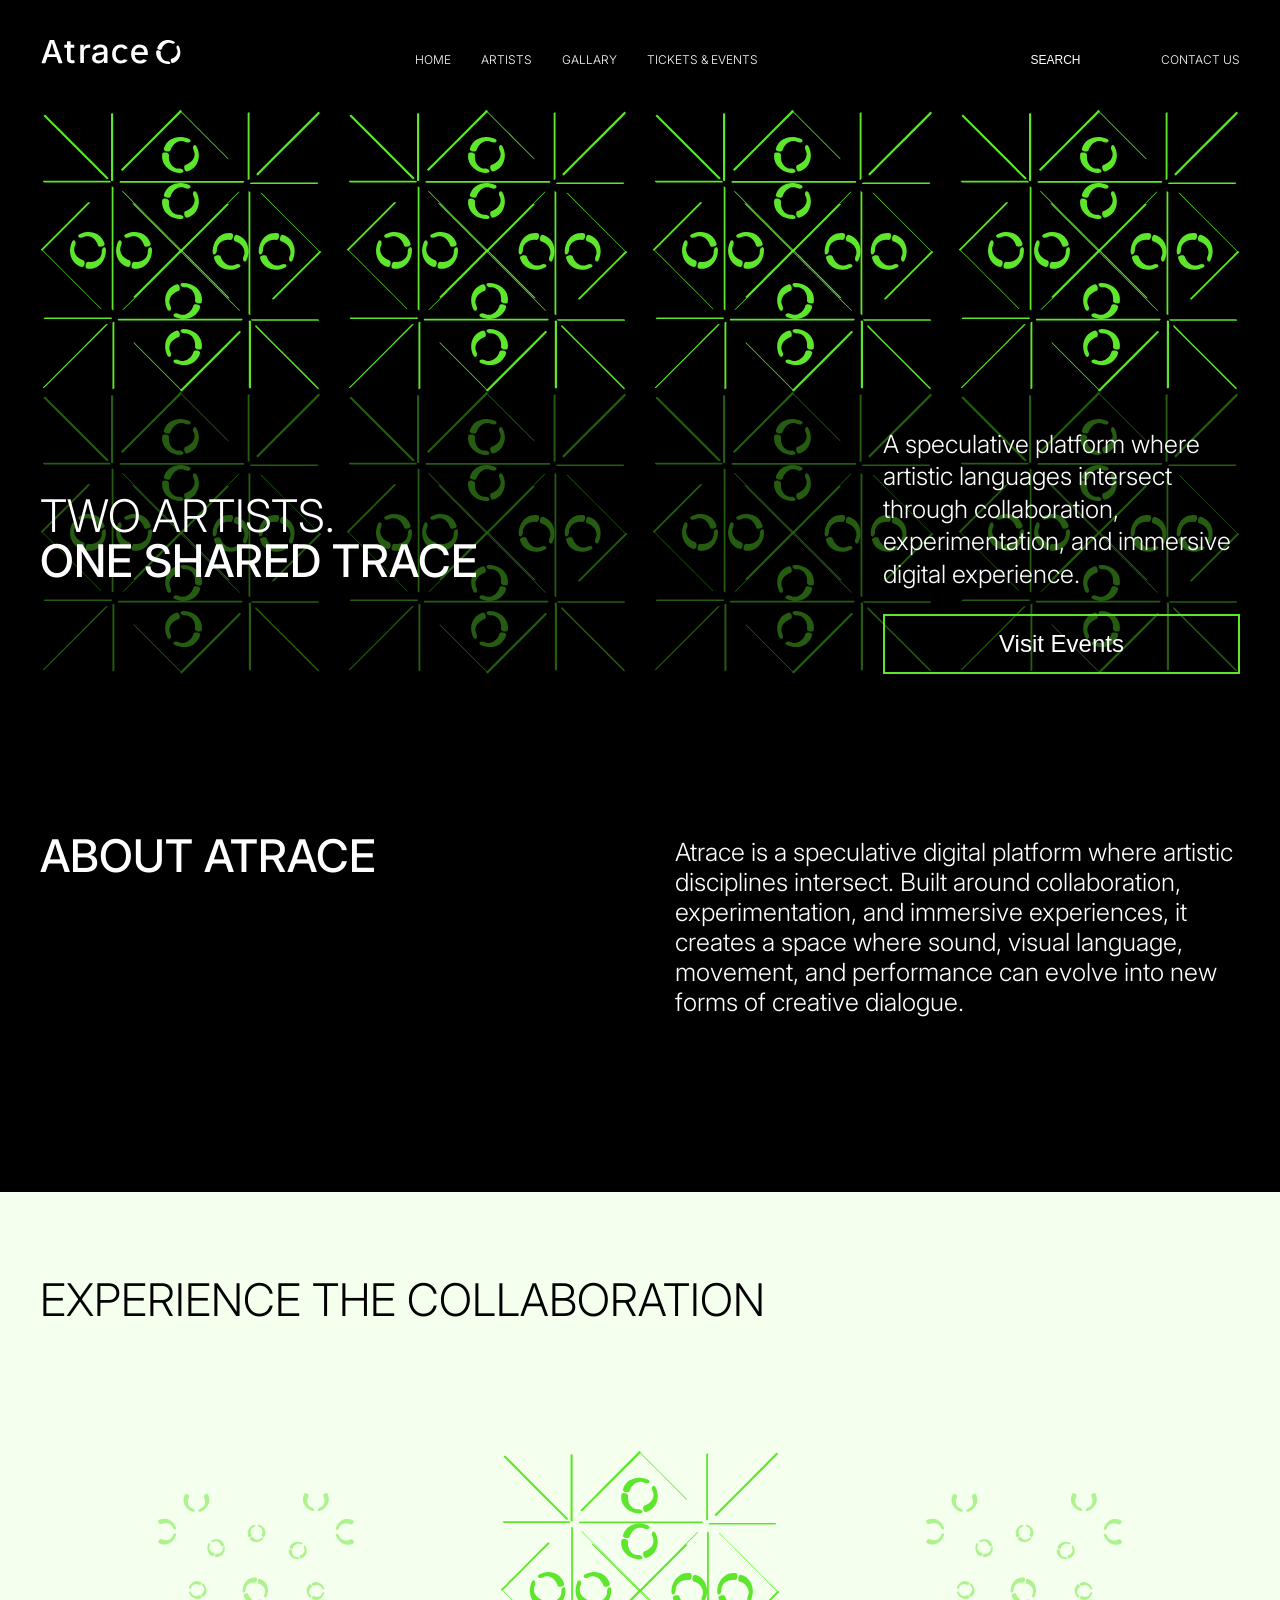
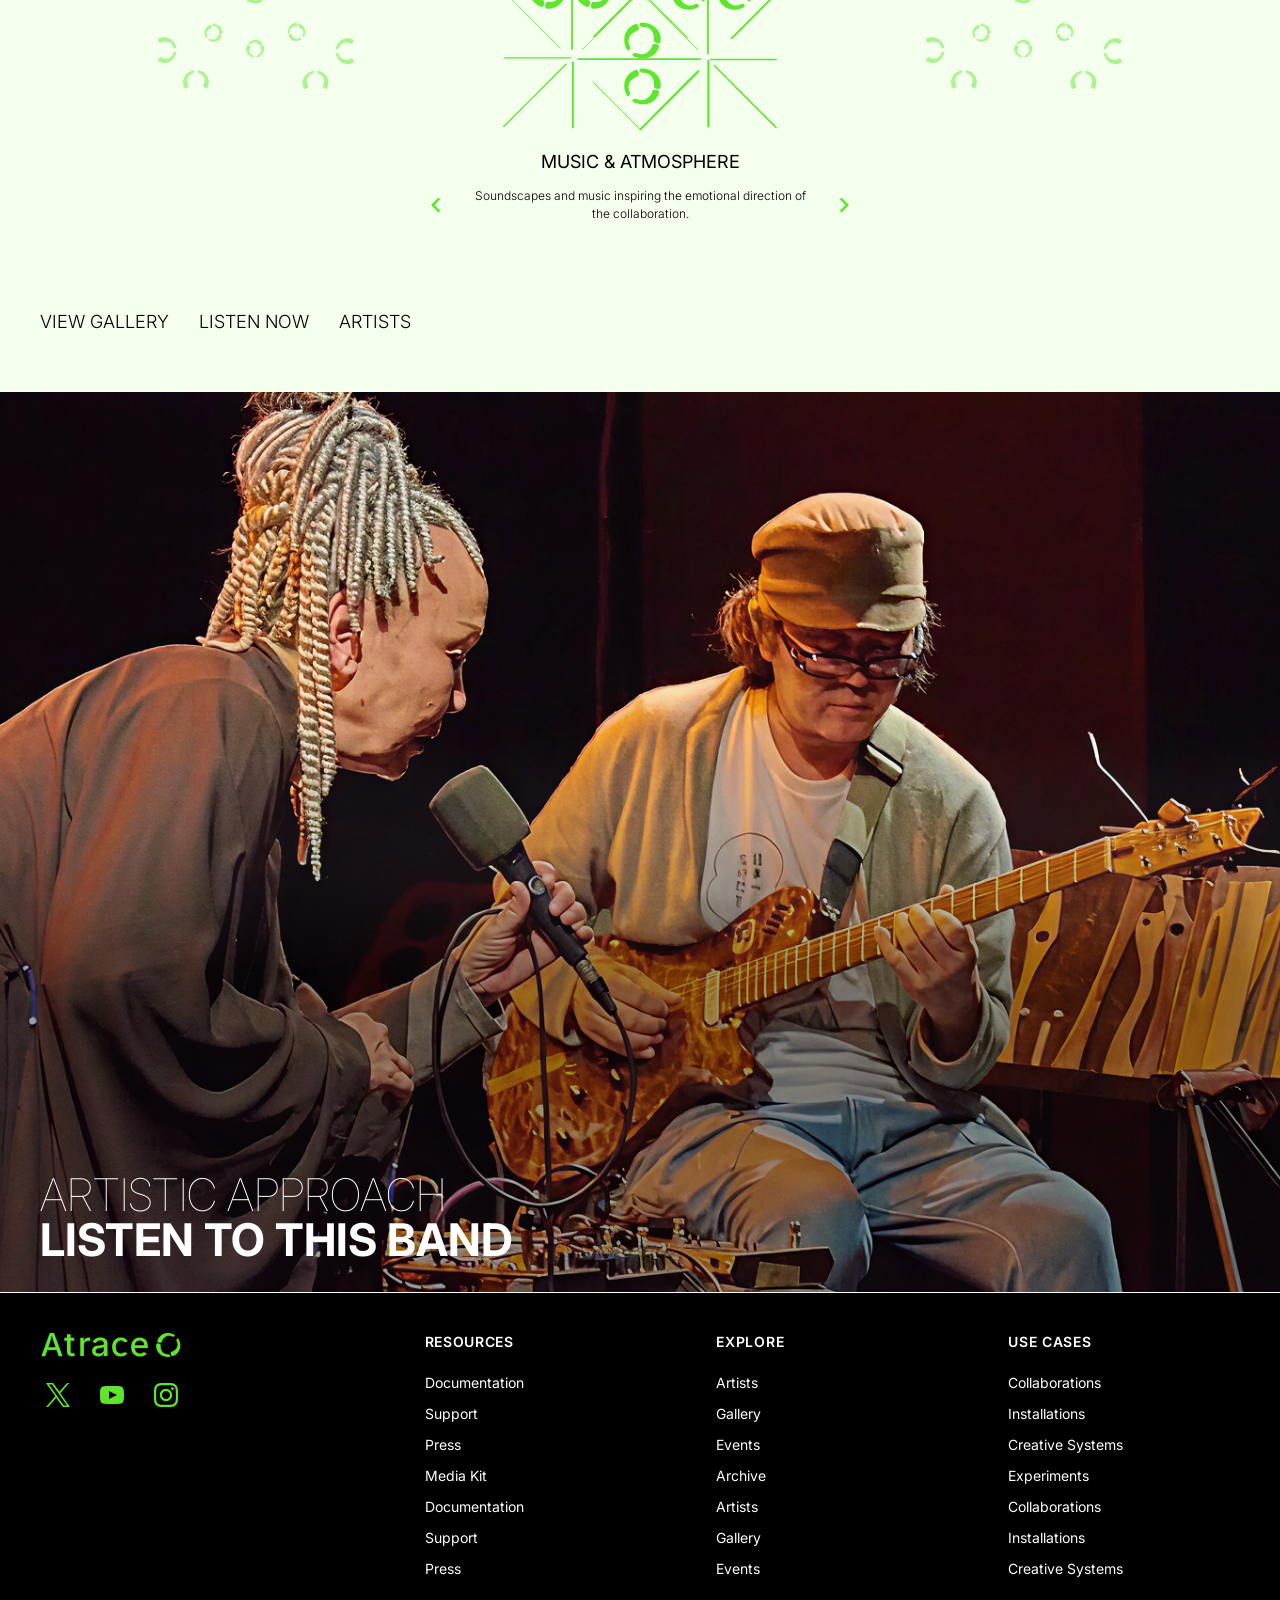
==== commit 0dbfa4bc: "Update index.html" ====
--- a/index.html
+++ b/index.html
@@ -1481,7 +1481,7 @@
             <div class="art-info-grid2">
 
                 <div class="art-info-item2 left">
-                    <p class="artist-name">TWO ARTISTS.</p>
+                    <h1 class="artist-name">TWO ARTISTS.</h1>
 
                     <p class="artist-title">
                         ONE SHARED TRACE
@@ -1509,7 +1509,7 @@
         <div class="info-grid">
 
             <div class="info-item left">
-                <p>ABOUT ATRACE</p>
+                <h2>ABOUT ATRACE</h2>
             </div>
 
 
@@ -1530,7 +1530,7 @@
     <section class="hero-carousel-section">
         <!-- 1. TOP RIGHT TEXT -->
         <div class="hero-corner top-right">
-            <p>EXPERIENCE THE COLLABORATION</p>
+            <h2>EXPERIENCE THE COLLABORATION</h2>
         </div>
         <div class="carousel-container" id="mediaCarousel">
 
@@ -2024,7 +2024,7 @@
                                 fill="#5DE62C" fill-opacity="0.6" />
                         </g>
                         <defs>
-                            <clipPath id="clip0_266_2197">
+                            <clipPath id="clip0_266_2198">
                                 <rect width="173" height="173" fill="white" />
                             </clipPath>
                         </defs>
@@ -2066,7 +2066,7 @@
             <div class="home-art-info-grid">
 
                 <div class="home-art-info-item left">
-                    <p class="home-artist-name">ARTISTIC APPROACH</p>
+                    <h2 class="home-artist-name">ARTISTIC APPROACH</h2>
 
                     <p class="home-artist-title">
                         LISTEN TO THIS BAND
@@ -2164,7 +2164,7 @@
 
             <!-- COLUMN 2 -->
             <div class="footer-column">
-                <h4>RESOURCES</h4>
+                <p>RESOURCES</p>
 
                 <a href="#">Documentation</a>
                 <a href="#">Support</a>
@@ -2178,7 +2178,7 @@
 
             <!-- COLUMN 3 -->
             <div class="footer-column">
-                <h4>EXPLORE</h4>
+                <p>EXPLORE</p>
 
                 <a href="#">Artists</a>
                 <a href="#">Gallery</a>
@@ -2192,7 +2192,7 @@
 
             <!-- COLUMN 4 -->
             <div class="footer-column">
-                <h4>USE CASES</h4>
+                <p>USE CASES</p>
 
                 <a href="#">Collaborations</a>
                 <a href="#">Installations</a>
--- a/styles.css
+++ b/styles.css
@@ -277,7 +277,7 @@
     flex-direction: column;
 }
 
-.footer-column h4 {
+.footer-column p {
     font-size: 14px;
     font-weight: 600;
 
@@ -328,6 +328,8 @@
 
     transition: all 0.2s ease;
 }
+
+
 
 
 
@@ -467,7 +469,7 @@
     flex-direction: column;
 }
 
-.info-item.left p {
+.info-item.left h2 {
     font-size: 45px;
     font-weight: 500;
     line-height: 1.4;
@@ -681,7 +683,7 @@
     text-align: left;
 }
 
-.hero-corner.top-right p {
+.hero-corner.top-right h2 {
     margin: 0;
     margin-top: 40px;
     font-size: 45px;
@@ -702,7 +704,7 @@
 
 .hero-corner.bottom-left a {
     text-decoration: none;
-    font-size: 18;
+    font-size: 18px;
     color: #000000;
     font-weight: 300;
     transition: color 0.2s ease;
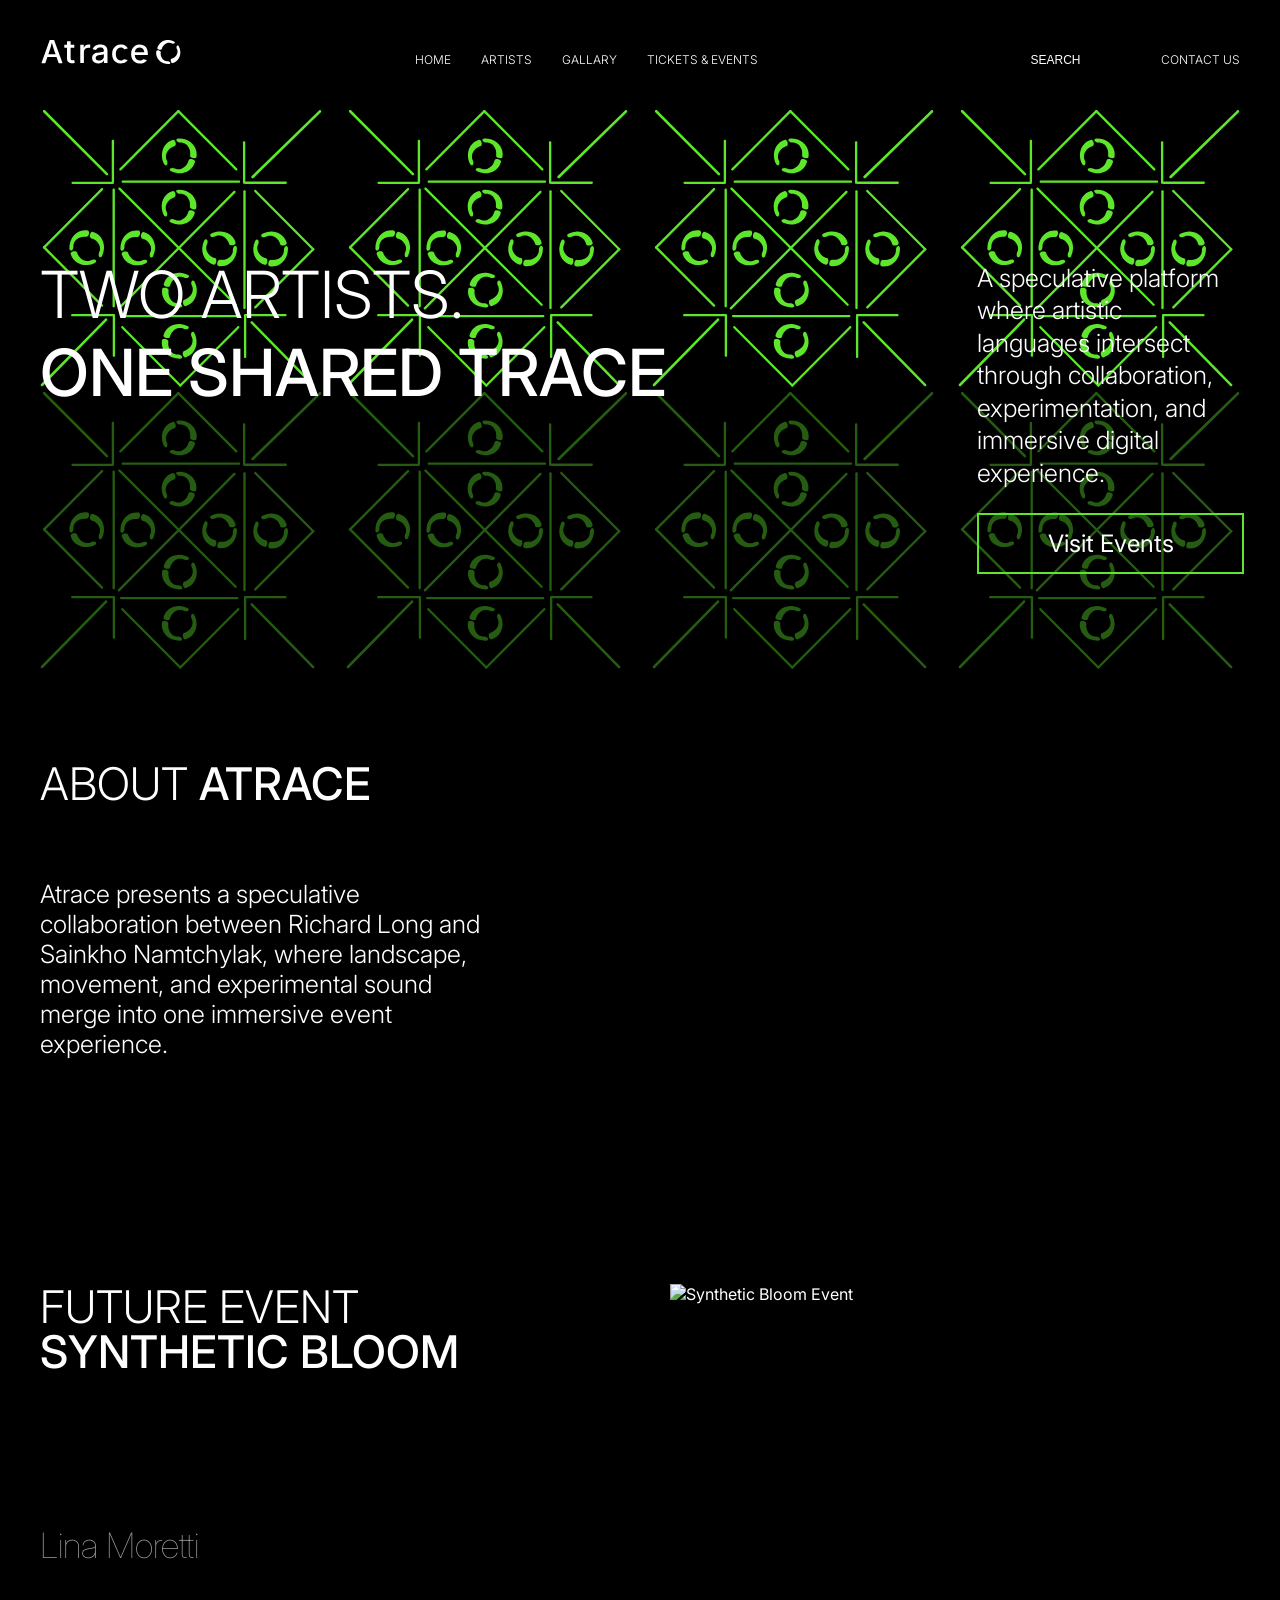
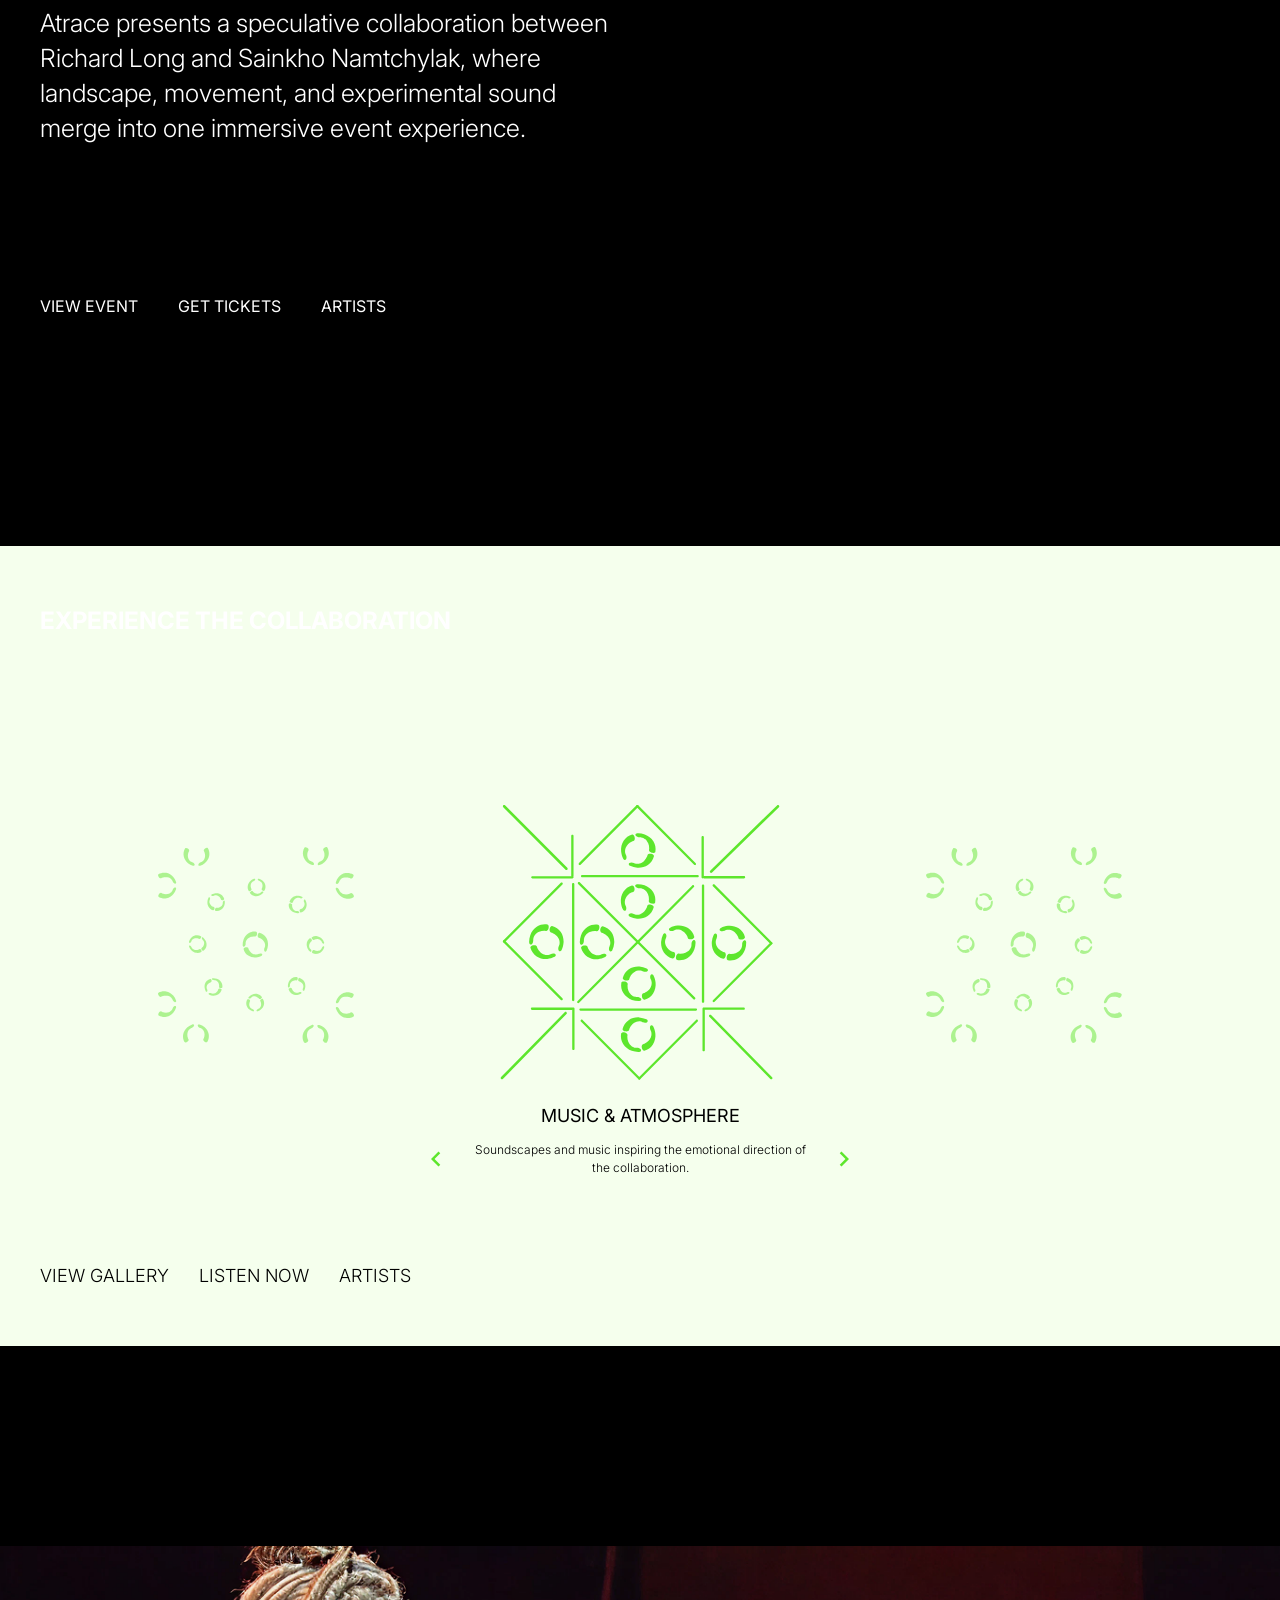
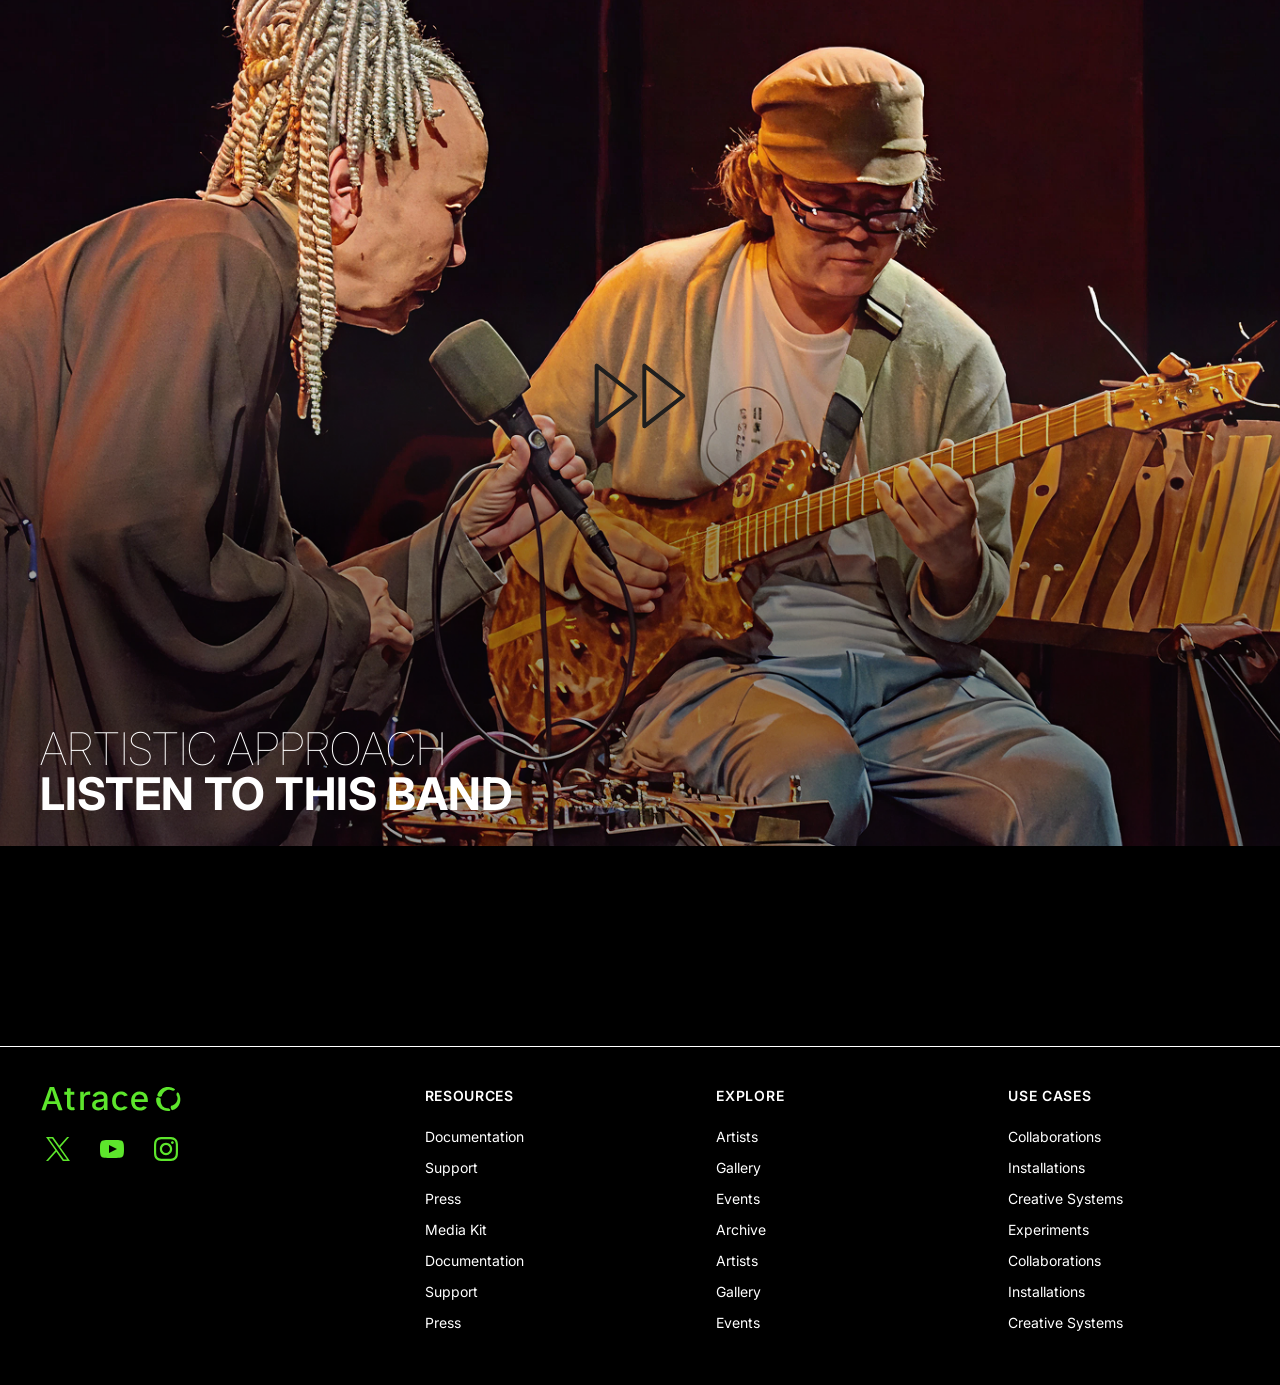
==== commit 0c457dc5: "Update index.html" ====
--- a/index.html
+++ b/index.html
@@ -59,7 +59,7 @@
         <nav class="nav">
             <a href="index.html">HOME</a>
             <a href="Artists.html">ARTISTS</a>
-            <a href="#">GALLARY</a>
+            <a href="gallary.html">GALLARY</a>
             <a href="events.html">TICKETS & EVENTS</a>
         </nav>
 
@@ -94,1442 +94,1336 @@
 
 
     </header>
-    <section class="hero-grid">
-        <div class="grid">
+    <section class="home-section">
+        <div class="background-grid">
             <div class="item">
                 <svg width="280" height="280" viewBox="0 0 421 423" fill="none" xmlns="http://www.w3.org/2000/svg">
                     <path
-                        d="M5.35085 108.587C18.2314 108.587 31.112 108.587 43.9829 108.587C56.8635 108.587 69.7441 108.587 82.6151 108.587C89.8966 108.587 97.1782 108.587 104.46 108.587C105.127 108.587 105.466 108.171 105.166 107.531C104.866 106.892 103.957 106.243 103.241 106.243C90.3608 106.243 77.4802 106.243 64.6093 106.243C51.7287 106.243 38.8481 106.243 25.9772 106.243C18.6956 106.243 11.414 106.243 4.13242 106.243C3.46518 106.243 3.12672 106.66 3.4265 107.299C3.72627 107.938 4.63526 108.587 5.35085 108.587Z"
-                        fill="#5DE62C" />
-                    <path
-                        d="M106.53 114.487C106.53 138.483 106.53 162.47 106.53 186.466C106.53 210.462 106.53 234.449 106.53 258.445C106.53 271.978 106.53 285.512 106.53 299.045C106.53 299.414 107.497 299.956 107.758 300.15C107.874 300.227 109.199 300.964 109.199 300.944C109.199 276.948 109.199 252.962 109.199 228.965C109.199 204.969 109.199 180.983 109.199 156.987C109.199 143.453 109.199 129.919 109.199 116.386C109.199 116.018 108.232 115.475 107.971 115.281C107.855 115.204 106.53 114.468 106.53 114.487Z"
-                        fill="#5DE62C" />
-                    <path
-                        d="M105.872 311.397H6.75383C6.0189 311.397 5.05189 311.678 4.73278 312.434C4.44267 313.122 5.06156 313.654 5.7288 313.654H83.0027C90.2843 313.654 97.5658 313.654 104.847 313.654C105.582 313.654 106.549 313.373 106.868 312.618C107.159 311.93 106.54 311.397 105.872 311.397Z"
-                        fill="#5DE62C" />
-                    <path
-                        d="M415.654 313.8C402.773 313.8 389.893 313.8 377.022 313.8C364.141 313.8 351.261 313.8 338.39 313.8C331.108 313.8 323.827 313.8 316.545 313.8C315.878 313.8 315.539 314.216 315.839 314.856C316.139 315.495 317.048 316.144 317.763 316.144C330.644 316.144 343.525 316.144 356.396 316.144C369.276 316.144 382.157 316.144 395.028 316.144C402.309 316.144 409.591 316.144 416.872 316.144C417.54 316.144 417.878 315.727 417.578 315.088C417.279 314.449 416.37 313.8 415.654 313.8Z"
-                        fill="#5DE62C" />
-                    <path
-                        d="M314.475 307.9C314.475 283.836 314.475 259.762 314.475 235.698C314.475 211.751 314.475 187.812 314.475 163.865C314.475 150.36 314.475 136.856 314.475 123.342C314.475 122.973 313.508 122.431 313.247 122.237C313.131 122.16 311.806 121.423 311.806 121.443C311.806 145.507 311.806 169.58 311.806 193.644C311.806 217.592 311.806 241.53 311.806 265.478C311.806 278.982 311.806 292.487 311.806 306.001C311.806 306.369 312.773 306.912 313.034 307.105C313.15 307.183 314.475 307.919 314.475 307.9Z"
-                        fill="#5DE62C" />
-                    <path
-                        d="M315.133 110.99H414.252C414.986 110.99 415.953 110.709 416.273 109.953C416.563 109.265 415.944 108.733 415.277 108.733H316.158C315.423 108.733 314.456 109.014 314.137 109.769C313.847 110.457 314.466 110.99 315.133 110.99Z"
-                        fill="#5DE62C" />
-                    <path
-                        d="M216.654 116.938C216.48 116.851 216.297 116.774 216.123 116.686C217.612 117.432 216.954 117.045 216.577 116.89C216.2 116.735 215.842 116.609 215.475 116.473C215.107 116.338 214.73 116.231 214.353 116.124C214.256 116.095 214.159 116.076 214.072 116.047C213.657 115.94 213.947 116.008 214.952 116.27C214.759 116.231 214.566 116.183 214.382 116.144C213.647 115.989 212.902 115.873 212.148 115.785C211.568 115.718 213.753 115.911 212.757 115.844C212.564 115.834 212.361 115.814 212.167 115.814C211.771 115.795 211.384 115.785 210.988 115.795C210.63 115.795 210.262 115.824 209.905 115.834C211.771 115.785 210.291 115.805 209.818 115.863C209.034 115.96 208.261 116.105 207.497 116.27C206.714 116.444 208.638 115.95 207.864 116.173C207.681 116.231 207.487 116.279 207.294 116.338C206.917 116.454 206.549 116.58 206.182 116.706C205.427 116.977 204.692 117.306 203.977 117.665C204.286 117.51 204.586 117.355 204.896 117.2C203.029 118.159 201.337 119.379 199.828 120.823L200.476 120.193C198.436 122.189 196.802 124.533 195.68 127.139L196.009 126.374C195.612 127.333 195.283 128.302 195.022 129.309C194.452 131.537 191.203 131.789 189.327 131.411C188.108 131.169 186.754 130.762 185.826 129.91C185.198 129.319 184.453 128.466 184.695 127.536C186.097 122.034 189.578 117.122 194.355 113.916C199.258 110.632 205.437 109.159 211.336 109.624C215.359 109.944 219.169 110.913 222.795 112.666C223.607 113.053 224.623 113.954 224.845 114.865C225.058 115.718 224.642 116.599 223.917 117.084C221.78 118.479 218.82 117.984 216.654 116.938Z"
-                        fill="#5DE62C" />
-                    <path
-                        d="M229.593 129.89C229.68 130.065 229.767 130.239 229.864 130.404C229.071 128.96 229.477 129.59 229.642 129.958C229.806 130.326 229.951 130.665 230.086 131.034C230.222 131.402 230.348 131.76 230.473 132.128C230.502 132.225 230.531 132.312 230.56 132.409C230.686 132.816 230.599 132.535 230.309 131.557C230.357 131.741 230.406 131.934 230.454 132.119C230.628 132.835 230.763 133.572 230.87 134.298C230.957 134.87 230.696 132.719 230.792 133.698C230.812 133.891 230.831 134.085 230.841 134.279C230.87 134.666 230.879 135.054 230.889 135.441C230.889 135.8 230.879 136.149 230.879 136.507C230.879 134.676 230.899 136.129 230.85 136.594C230.773 137.36 230.647 138.125 230.483 138.88C230.328 139.655 230.783 137.757 230.57 138.522C230.522 138.706 230.473 138.9 230.415 139.084C230.309 139.452 230.193 139.82 230.057 140.188C229.796 140.934 229.477 141.661 229.129 142.378L229.584 141.467C228.655 143.317 227.447 145.013 226.015 146.524L226.634 145.875C224.652 147.929 222.302 149.576 219.672 150.738C219.933 150.622 220.184 150.515 220.445 150.399C219.478 150.816 218.492 151.155 217.486 151.426C215.233 152.036 215.049 155.233 215.475 157.064C215.755 158.256 216.191 159.573 217.09 160.464C217.699 161.075 218.589 161.782 219.536 161.52C225.116 160.019 230.028 156.483 233.181 151.726C236.42 146.844 237.774 140.74 237.155 134.967C236.74 131.024 235.666 127.313 233.8 123.787C233.384 123.002 232.446 122.024 231.518 121.821C230.647 121.627 229.748 122.053 229.284 122.789C227.911 124.921 228.491 127.817 229.593 129.91V129.89Z"
-                        fill="#5DE62C" />
-                    <path
-                        d="M207.283 157.151C207.09 157.151 206.887 157.151 206.693 157.171C208.366 157.083 207.602 157.171 207.196 157.171C206.79 157.171 206.413 157.142 206.016 157.112C205.62 157.083 205.233 157.035 204.846 156.987C204.75 156.977 204.653 156.957 204.556 156.948C204.131 156.88 204.431 156.928 205.456 157.093C205.262 157.054 205.069 157.025 204.875 156.987C204.131 156.841 203.406 156.647 202.69 156.425C202.129 156.26 204.218 156.938 203.27 156.609C203.086 156.541 202.903 156.473 202.719 156.405C202.351 156.27 201.994 156.115 201.626 155.96C201.297 155.814 200.978 155.65 200.65 155.495C202.332 156.279 200.998 155.669 200.592 155.427C199.915 155.03 199.267 154.594 198.638 154.129C198.01 153.664 199.547 154.875 198.938 154.361C198.783 154.235 198.638 154.119 198.483 153.983C198.184 153.732 197.894 153.47 197.613 153.199C197.033 152.647 196.501 152.065 195.989 151.445L196.636 152.24C195.321 150.622 194.277 148.839 193.484 146.921L193.822 147.754C192.768 145.119 192.246 142.329 192.295 139.5L192.275 140.334C192.304 139.297 192.401 138.28 192.585 137.263C192.981 135.005 190.109 133.484 188.233 133.078C187.015 132.816 185.613 132.651 184.413 133.078C183.591 133.368 182.566 133.853 182.402 134.802C181.425 140.392 182.586 146.262 185.642 151.087C188.775 156.037 193.822 159.825 199.412 161.733C203.231 163.032 207.109 163.661 211.151 163.497C212.051 163.458 213.356 163.041 213.936 162.295C214.478 161.598 214.468 160.629 213.994 159.893C212.611 157.771 209.701 157.054 207.293 157.142L207.283 157.151Z"
-                        fill="#5DE62C" />
-                    <path
-                        d="M216.655 47.7299C216.48 47.6427 216.297 47.5652 216.123 47.4781C217.612 48.224 216.954 47.8365 216.577 47.6815C216.2 47.5265 215.842 47.4006 215.475 47.2649C215.107 47.1293 214.73 47.0227 214.353 46.9162C214.256 46.8871 214.16 46.8677 214.073 46.8387C213.657 46.7321 213.947 46.7999 214.953 47.0615C214.759 47.0227 214.566 46.9743 214.382 46.9356C213.647 46.7805 212.903 46.6643 212.148 46.5771C211.568 46.5093 213.753 46.7031 212.757 46.6352C212.564 46.6256 212.361 46.6062 212.168 46.6062C211.771 46.5868 211.384 46.5771 210.988 46.5868C210.63 46.5868 210.263 46.6159 209.905 46.6255C211.771 46.5771 210.292 46.5965 209.818 46.6546C209.034 46.7515 208.261 46.8968 207.497 47.0615C206.733 47.2262 208.638 46.7418 207.864 46.9646C207.681 47.0227 207.487 47.0712 207.294 47.1293C206.917 47.2456 206.549 47.3715 206.182 47.4974C205.428 47.7687 204.693 48.0981 203.977 48.4565L204.896 47.9915C203.029 48.9506 201.337 50.1712 199.829 51.6147L200.476 50.985C198.436 52.9806 196.802 55.325 195.68 57.931L196.009 57.1656C195.612 58.1247 195.284 59.0935 195.022 60.101C194.452 62.3291 191.203 62.581 189.327 62.2032C188.108 61.961 186.755 61.5541 185.826 60.7016C185.198 60.1107 184.453 59.2582 184.695 58.3282C186.097 52.8256 189.578 47.914 194.355 44.7074C199.132 41.5008 205.437 39.9508 211.336 40.4158C215.359 40.7355 219.169 41.7043 222.795 43.4577C223.607 43.8452 224.623 44.7462 224.845 45.6568C225.058 46.5093 224.642 47.3909 223.917 47.8752C221.78 49.2703 218.821 48.7762 216.655 47.7299Z"
-                        fill="#5DE62C" />
-                    <path
-                        d="M229.593 60.6725C229.68 60.8469 229.767 61.0213 229.864 61.186C229.071 59.7425 229.477 60.3722 229.642 60.7404C229.806 61.1085 229.951 61.4475 230.086 61.8157C230.222 62.1838 230.348 62.5422 230.473 62.9104C230.502 63.0073 230.531 63.0944 230.56 63.1913C230.686 63.5982 230.599 63.3173 230.309 62.3388C230.357 62.5229 230.406 62.7166 230.454 62.9007C230.628 63.6176 230.763 64.3538 230.87 65.0804C230.957 65.652 230.696 63.5013 230.792 64.4798C230.812 64.6735 230.831 64.8673 230.841 65.061C230.87 65.4485 230.879 65.836 230.889 66.2235C230.889 66.582 230.879 66.9307 230.879 67.2892C230.879 65.4582 230.899 66.9114 230.85 67.3764C230.773 68.1417 230.647 68.907 230.483 69.6626C230.319 70.4183 230.783 68.5389 230.57 69.3042C230.522 69.4883 230.473 69.682 230.415 69.8661C230.309 70.2342 230.193 70.6023 230.057 70.9705C229.796 71.7164 229.477 72.443 229.129 73.1599L229.584 72.2492C228.655 74.0995 227.447 75.7949 226.015 77.3061L226.634 76.6571C224.652 78.7108 222.302 80.3577 219.672 81.5202L220.445 81.1812C219.478 81.5977 218.492 81.9368 217.486 82.2081C215.233 82.8184 215.049 86.0153 215.475 87.8462C215.755 89.0378 216.191 90.3553 217.09 91.2466C217.699 91.8569 218.589 92.5641 219.536 92.3025C225.116 90.801 230.028 87.265 233.181 82.5084C236.42 77.6258 237.774 71.5226 237.155 65.7488C236.74 61.806 235.666 58.0956 233.8 54.5694C233.384 53.7847 232.446 52.8062 231.518 52.6028C230.647 52.409 229.748 52.8353 229.284 53.5715C227.911 55.7028 228.491 58.5994 229.593 60.6919V60.6725Z"
-                        fill="#5DE62C" />
-                    <path
-                        d="M207.283 87.9431C207.09 87.9431 206.887 87.9431 206.693 87.9625C208.366 87.8753 207.602 87.9625 207.196 87.9625C206.79 87.9625 206.413 87.9334 206.016 87.9043C205.62 87.8753 205.233 87.8268 204.846 87.7784C204.75 87.7687 204.653 87.7493 204.556 87.7396C204.131 87.6718 204.431 87.7203 205.456 87.885C205.262 87.8462 205.069 87.8171 204.875 87.7784C204.131 87.6331 203.406 87.4393 202.69 87.2165C202.129 87.0518 204.218 87.73 203.27 87.4006C203.086 87.3328 202.903 87.2649 202.719 87.1971C202.351 87.0615 201.994 86.9065 201.626 86.7515C201.297 86.6062 200.978 86.4415 200.65 86.2865C202.332 87.0712 200.998 86.4609 200.592 86.2187C199.915 85.8215 199.267 85.3856 198.638 84.9206C198.01 84.4556 199.547 85.6665 198.938 85.1531C198.783 85.0271 198.638 84.9109 198.483 84.7752C198.184 84.5234 197.894 84.2618 197.613 83.9905C197.033 83.4384 196.501 82.8571 195.989 82.2371L196.636 83.0315C195.321 81.4136 194.277 79.6311 193.484 77.713L193.822 78.5461C192.768 75.9111 192.246 73.1211 192.295 70.2923L192.275 71.1254C192.304 70.0889 192.401 69.0716 192.585 68.0545C192.981 65.7972 190.109 64.2763 188.233 63.8694C187.015 63.6079 185.613 63.4432 184.413 63.8694C183.591 64.16 182.566 64.6444 182.402 65.5938C181.425 71.1835 182.586 77.0542 185.642 81.8786C188.775 86.829 193.822 90.6169 199.412 92.5253C203.231 93.8234 207.109 94.4531 211.151 94.2885C212.051 94.2497 213.356 93.8331 213.936 93.0872C214.478 92.3897 214.468 91.4209 213.994 90.6847C212.611 88.5631 209.701 87.8462 207.293 87.9334L207.283 87.9431Z"
-                        fill="#5DE62C" />
-                    <path
-                        d="M304.496 219.103C304.583 218.929 304.661 218.745 304.748 218.571C304.003 220.062 304.39 219.404 304.545 219.026C304.699 218.648 304.825 218.29 304.96 217.922C305.096 217.553 305.202 217.176 305.308 216.798C305.337 216.701 305.357 216.604 305.386 216.517C305.492 216.1 305.425 216.391 305.163 217.398C305.202 217.205 305.25 217.011 305.289 216.827C305.444 216.091 305.56 215.345 305.647 214.589C305.715 214.008 305.521 216.197 305.589 215.199C305.599 215.006 305.618 214.802 305.618 214.608C305.637 214.211 305.647 213.824 305.637 213.426C305.637 213.068 305.608 212.7 305.599 212.341C305.647 214.211 305.628 212.729 305.57 212.254C305.473 211.47 305.328 210.695 305.163 209.929C304.999 209.164 305.483 211.072 305.26 210.297C305.202 210.113 305.154 209.92 305.096 209.726C304.98 209.348 304.854 208.98 304.728 208.612C304.457 207.856 304.129 207.12 303.771 206.403L304.235 207.323C303.278 205.454 302.059 203.758 300.618 202.247L301.247 202.896C299.255 200.852 296.915 199.215 294.314 198.091L295.077 198.42C294.12 198.023 293.153 197.694 292.147 197.432C289.923 196.861 289.672 193.606 290.049 191.726C290.291 190.506 290.697 189.149 291.548 188.219C292.138 187.59 292.989 186.844 293.917 187.086C299.41 188.491 304.312 191.978 307.513 196.764C310.791 201.675 312.261 207.866 311.797 213.775C311.478 217.805 310.511 221.622 308.761 225.255C308.374 226.069 307.475 227.086 306.566 227.309C305.715 227.522 304.835 227.105 304.351 226.379C302.959 224.238 303.452 221.273 304.496 219.103Z"
-                        fill="#5DE62C" />
-                    <path
-                        d="M291.577 232.065C291.403 232.153 291.229 232.24 291.064 232.337C292.505 231.542 291.877 231.949 291.509 232.114C291.142 232.278 290.803 232.424 290.436 232.559C290.068 232.695 289.711 232.821 289.343 232.947C289.246 232.976 289.159 233.005 289.063 233.034C288.657 233.16 288.937 233.073 289.914 232.782C289.73 232.831 289.536 232.879 289.353 232.928C288.637 233.102 287.902 233.238 287.177 233.344C286.606 233.431 288.753 233.17 287.777 233.267C287.583 233.286 287.39 233.305 287.196 233.315C286.81 233.344 286.423 233.354 286.036 233.364C285.678 233.364 285.33 233.354 284.972 233.354C286.8 233.354 285.349 233.373 284.885 233.325C284.121 233.247 283.357 233.121 282.603 232.957C281.849 232.792 283.725 233.257 282.961 233.044C282.777 232.995 282.584 232.947 282.4 232.889C282.032 232.782 281.665 232.666 281.298 232.53C280.553 232.269 279.828 231.949 279.112 231.6C279.412 231.755 279.721 231.901 280.021 232.056C278.174 231.126 276.482 229.915 274.973 228.481L275.621 229.101C273.571 227.115 271.927 224.761 270.767 222.126L271.105 222.901C270.689 221.932 270.351 220.944 270.08 219.937C269.471 217.679 266.28 217.495 264.452 217.921C263.263 218.202 261.948 218.638 261.058 219.539C260.449 220.15 259.743 221.041 260.004 221.99C261.503 227.58 265.032 232.501 269.78 235.659C274.654 238.905 280.746 240.261 286.51 239.641C290.445 239.224 294.149 238.149 297.669 236.279C298.452 235.863 299.429 234.923 299.632 233.993C299.825 233.121 299.4 232.22 298.665 231.755C296.538 230.38 293.646 230.961 291.558 232.065H291.577Z"
-                        fill="#5DE62C" />
-                    <path
-                        d="M264.355 209.716C264.355 209.522 264.355 209.319 264.336 209.125C264.423 210.801 264.336 210.036 264.336 209.629C264.336 209.222 264.365 208.844 264.394 208.447C264.423 208.05 264.471 207.662 264.519 207.275C264.529 207.178 264.548 207.081 264.558 206.984C264.626 206.558 264.577 206.858 264.413 207.885C264.452 207.691 264.481 207.498 264.519 207.304C264.664 206.558 264.858 205.831 265.08 205.114C265.245 204.553 264.568 206.645 264.897 205.696C264.964 205.512 265.032 205.328 265.1 205.144C265.235 204.775 265.39 204.417 265.544 204.049C265.689 203.719 265.854 203.4 266.009 203.07C265.225 204.756 265.835 203.419 266.076 203.012C266.473 202.334 266.908 201.685 267.372 201.055C267.836 200.426 266.627 201.966 267.14 201.356C267.266 201.201 267.382 201.055 267.517 200.9C267.769 200.6 268.03 200.309 268.3 200.028C268.852 199.447 269.432 198.914 270.051 198.401L269.258 199.05C270.873 197.733 272.652 196.686 274.567 195.892L273.735 196.231C276.365 195.175 279.15 194.652 281.974 194.7L281.142 194.681C282.177 194.71 283.192 194.807 284.208 194.991C286.461 195.388 287.979 192.511 288.385 190.632C288.646 189.411 288.811 188.006 288.385 186.805C288.095 185.981 287.612 184.955 286.664 184.79C281.084 183.811 275.224 184.974 270.408 188.035C265.467 191.174 261.686 196.231 259.781 201.83C258.485 205.657 257.857 209.542 258.021 213.591C258.06 214.492 258.476 215.8 259.22 216.381C259.916 216.924 260.883 216.914 261.618 216.439C263.736 215.054 264.452 212.138 264.365 209.726L264.355 209.716Z"
-                        fill="#5DE62C" />
-                    <path
-                        d="M373.579 219.103C373.667 218.929 373.744 218.745 373.831 218.571C373.086 220.062 373.473 219.404 373.628 219.026C373.783 218.648 373.908 218.29 374.044 217.922C374.179 217.553 374.285 217.176 374.392 216.798C374.421 216.701 374.44 216.604 374.469 216.517C374.576 216.1 374.508 216.391 374.247 217.398C374.285 217.205 374.334 217.011 374.372 216.827C374.527 216.091 374.643 215.345 374.73 214.589C374.798 214.008 374.605 216.197 374.672 215.199C374.682 215.006 374.701 214.802 374.701 214.608C374.721 214.211 374.73 213.824 374.721 213.426C374.721 213.068 374.692 212.7 374.682 212.341C374.73 214.211 374.711 212.729 374.653 212.254C374.556 211.47 374.411 210.695 374.247 209.929C374.082 209.164 374.566 211.072 374.343 210.297C374.285 210.113 374.237 209.92 374.179 209.726C374.063 209.348 373.937 208.98 373.812 208.612C373.541 207.856 373.212 207.12 372.854 206.403C373.009 206.713 373.164 207.013 373.318 207.323C372.361 205.454 371.143 203.758 369.702 202.247L370.33 202.896C368.338 200.852 365.998 199.215 363.397 198.091L364.161 198.42C363.203 198.023 362.236 197.694 361.231 197.432C359.007 196.861 358.755 193.606 359.132 191.726C359.374 190.506 359.78 189.149 360.631 188.219C361.221 187.59 362.072 186.844 363 187.086C368.493 188.491 373.396 191.978 376.597 196.764C379.875 201.675 381.345 207.866 380.88 213.775C380.561 217.805 379.594 221.622 377.844 225.255C377.457 226.069 376.558 227.086 375.649 227.309C374.798 227.522 373.918 227.105 373.434 226.379C372.042 224.238 372.535 221.273 373.579 219.103Z"
-                        fill="#5DE62C" />
-                    <path
-                        d="M360.66 232.065C360.486 232.153 360.312 232.24 360.148 232.337C361.588 231.542 360.96 231.949 360.592 232.114C360.225 232.279 359.887 232.424 359.519 232.559C359.152 232.695 358.794 232.821 358.426 232.947C358.33 232.976 358.243 233.005 358.146 233.034C357.74 233.16 358.02 233.073 358.997 232.782C358.813 232.831 358.62 232.879 358.436 232.928C357.72 233.102 356.985 233.238 356.26 233.344C355.69 233.431 357.836 233.17 356.86 233.267C356.666 233.286 356.473 233.305 356.28 233.315C355.893 233.344 355.506 233.354 355.119 233.364C354.761 233.364 354.413 233.354 354.055 233.354C355.883 233.354 354.433 233.373 353.968 233.325C353.204 233.247 352.441 233.121 351.686 232.957C350.932 232.792 352.808 233.257 352.044 233.044C351.86 232.995 351.667 232.947 351.483 232.889C351.116 232.782 350.748 232.666 350.381 232.53C349.636 232.269 348.911 231.949 348.195 231.6L349.104 232.056C347.257 231.126 345.565 229.915 344.057 228.481L344.704 229.101C342.654 227.115 341.01 224.761 339.85 222.126L340.189 222.901C339.773 221.932 339.434 220.944 339.163 219.937C338.554 217.679 335.363 217.495 333.535 217.922C332.346 218.202 331.031 218.638 330.141 219.539C329.532 220.15 328.826 221.041 329.087 221.99C330.586 227.58 334.116 232.501 338.864 235.66C343.612 238.818 349.83 240.261 355.593 239.641C359.529 239.225 363.232 238.149 366.752 236.279C367.536 235.863 368.512 234.923 368.715 233.993C368.909 233.121 368.483 232.22 367.748 231.755C365.621 230.38 362.73 230.961 360.641 232.065H360.66Z"
-                        fill="#5DE62C" />
-                    <path
-                        d="M333.448 209.716C333.448 209.522 333.448 209.319 333.428 209.125C333.515 210.801 333.428 210.036 333.428 209.629C333.428 209.222 333.457 208.844 333.486 208.447C333.515 208.05 333.564 207.662 333.612 207.275C333.622 207.178 333.641 207.081 333.651 206.984C333.718 206.558 333.67 206.858 333.506 207.885C333.544 207.691 333.573 207.498 333.612 207.304C333.757 206.558 333.95 205.831 334.173 205.114C334.337 204.553 333.66 206.645 333.989 205.696C334.057 205.512 334.124 205.328 334.192 205.144C334.328 204.775 334.482 204.417 334.637 204.049C334.782 203.719 334.946 203.4 335.101 203.07C334.318 204.756 334.927 203.419 335.169 203.012C335.565 202.334 336 201.685 336.465 201.055C336.938 200.406 335.72 201.966 336.233 201.356C336.358 201.201 336.474 201.055 336.61 200.9C336.861 200.6 337.122 200.309 337.393 200.029C337.944 199.447 338.524 198.914 339.143 198.401L338.35 199.05C339.965 197.733 341.745 196.686 343.659 195.892L342.828 196.231C345.458 195.175 348.243 194.652 351.066 194.7L350.235 194.681C351.27 194.71 352.285 194.807 353.3 194.991C355.553 195.388 357.072 192.511 357.478 190.632C357.739 189.411 357.903 188.006 357.478 186.805C357.188 185.982 356.704 184.955 355.757 184.79C350.177 183.811 344.317 184.974 339.501 188.035C334.56 191.174 330.779 196.231 328.874 201.83C327.578 205.657 326.949 209.542 327.114 213.591C327.152 214.492 327.568 215.8 328.313 216.381C329.009 216.924 329.976 216.914 330.711 216.439C332.829 215.054 333.544 212.138 333.457 209.726L333.448 209.716Z"
-                        fill="#5DE62C" />
-                    <path
-                        d="M207.349 306.059C207.523 306.146 207.707 306.224 207.881 306.311C206.391 305.565 207.049 305.953 207.426 306.108C207.803 306.263 208.161 306.389 208.529 306.524C208.896 306.66 209.273 306.766 209.65 306.873C209.747 306.902 209.844 306.921 209.931 306.951C210.347 307.057 210.056 306.989 209.051 306.728C209.244 306.766 209.438 306.815 209.621 306.854C210.356 307.009 211.101 307.125 211.855 307.212C212.435 307.28 210.25 307.086 211.246 307.154C211.439 307.164 211.642 307.183 211.836 307.183C212.232 307.202 212.619 307.212 213.015 307.202C213.373 307.202 213.741 307.173 214.099 307.164C212.232 307.212 213.712 307.193 214.186 307.135C214.969 307.038 215.742 306.892 216.506 306.728C217.27 306.563 215.365 307.047 216.139 306.825C216.323 306.766 216.516 306.718 216.709 306.66C217.087 306.544 217.454 306.418 217.822 306.292C218.576 306.021 219.311 305.691 220.026 305.333L219.108 305.798C220.974 304.839 222.666 303.618 224.175 302.175L223.527 302.804C225.567 300.809 227.202 298.464 228.323 295.858L227.994 296.624C228.391 295.664 228.72 294.696 228.981 293.688C229.551 291.46 232.801 291.208 234.677 291.586C235.895 291.828 237.249 292.235 238.177 293.088C238.806 293.679 239.55 294.531 239.309 295.461C237.906 300.964 234.425 305.875 229.648 309.082C224.745 312.366 218.566 313.838 212.667 313.373C208.645 313.054 204.835 312.085 201.208 310.332C200.396 309.944 199.381 309.043 199.158 308.132C198.945 307.28 199.361 306.398 200.087 305.914C202.224 304.519 205.183 305.013 207.349 306.059Z"
-                        fill="#5DE62C" />
-                    <path
-                        d="M194.421 293.107C194.334 292.933 194.247 292.758 194.15 292.594C194.943 294.037 194.537 293.407 194.372 293.039C194.208 292.671 194.063 292.332 193.927 291.964C193.792 291.596 193.666 291.237 193.541 290.869C193.512 290.772 193.483 290.685 193.454 290.588C193.328 290.181 193.415 290.462 193.705 291.441C193.657 291.257 193.608 291.063 193.56 290.879C193.386 290.162 193.251 289.426 193.144 288.699C193.057 288.128 193.318 290.278 193.222 289.3C193.202 289.106 193.183 288.912 193.173 288.718C193.144 288.331 193.135 287.944 193.125 287.556C193.125 287.198 193.135 286.849 193.135 286.49C193.135 288.321 193.115 286.868 193.164 286.403C193.241 285.638 193.367 284.873 193.531 284.117C193.695 283.361 193.231 285.241 193.444 284.475C193.492 284.291 193.541 284.098 193.599 283.913C193.705 283.545 193.821 283.177 193.956 282.809C194.218 282.063 194.537 281.337 194.885 280.62L194.43 281.53C195.359 279.68 196.567 277.985 197.999 276.473C197.796 276.687 197.583 276.909 197.38 277.122C199.362 275.069 201.712 273.422 204.342 272.259L203.569 272.598C204.536 272.182 205.522 271.843 206.528 271.571C208.781 270.961 208.964 267.764 208.539 265.933C208.259 264.742 207.823 263.424 206.924 262.533C206.315 261.923 205.425 261.215 204.478 261.477C198.898 262.979 193.985 266.515 190.833 271.271C187.594 276.154 186.24 282.257 186.859 288.031C187.274 291.974 188.348 295.684 190.214 299.21C190.63 299.995 191.568 300.973 192.496 301.177C193.367 301.371 194.266 300.944 194.73 300.208C196.103 298.077 195.523 295.18 194.421 293.088V293.107Z"
-                        fill="#5DE62C" />
-                    <path
-                        d="M216.729 265.846C216.922 265.846 217.125 265.846 217.319 265.827C215.646 265.914 216.41 265.827 216.816 265.827C217.222 265.827 217.599 265.856 217.996 265.885C218.392 265.914 218.779 265.962 219.166 266.011C219.263 266.02 219.359 266.04 219.456 266.049C219.881 266.117 219.582 266.069 218.557 265.904C218.75 265.943 218.943 265.972 219.137 266.011C219.881 266.156 220.607 266.35 221.322 266.573C221.883 266.737 219.794 266.059 220.742 266.389C220.926 266.456 221.109 266.524 221.293 266.592C221.661 266.728 222.018 266.883 222.386 267.038C222.715 267.183 223.034 267.348 223.363 267.503C221.68 266.718 223.014 267.328 223.421 267.57C224.098 267.968 224.745 268.404 225.374 268.869C226.003 269.334 224.465 268.123 225.074 268.636C225.229 268.762 225.374 268.878 225.529 269.014C225.829 269.266 226.119 269.527 226.399 269.799C226.979 270.351 227.511 270.932 228.024 271.552L227.376 270.758C228.691 272.376 229.735 274.158 230.528 276.076L230.19 275.243C231.244 277.878 231.766 280.668 231.718 283.497L231.737 282.664C231.708 283.7 231.611 284.718 231.428 285.735C231.031 287.992 233.903 289.513 235.779 289.92C236.998 290.181 238.4 290.346 239.599 289.92C240.421 289.629 241.446 289.145 241.61 288.195C242.587 282.606 241.426 276.735 238.371 271.911C235.238 266.96 230.19 263.172 224.6 261.264C220.781 259.966 216.903 259.336 212.861 259.501C211.962 259.539 210.656 259.956 210.076 260.702C209.534 261.399 209.544 262.368 210.018 263.104C211.401 265.226 214.311 265.943 216.719 265.856L216.729 265.846Z"
-                        fill="#5DE62C" />
-                    <path
-                        d="M207.349 375.267C207.523 375.355 207.707 375.432 207.881 375.519C206.391 374.773 207.049 375.161 207.426 375.316C207.803 375.471 208.161 375.597 208.529 375.732C208.896 375.868 209.273 375.975 209.65 376.081C209.747 376.11 209.844 376.13 209.931 376.159C210.347 376.265 210.056 376.197 209.051 375.936C209.244 375.975 209.438 376.023 209.621 376.062C210.356 376.217 211.101 376.333 211.855 376.42C212.435 376.488 210.25 376.294 211.246 376.362C211.439 376.372 211.642 376.391 211.836 376.391C212.232 376.411 212.619 376.42 213.015 376.411C213.373 376.411 213.741 376.381 214.099 376.372C212.232 376.42 213.712 376.401 214.186 376.343C214.969 376.246 215.742 376.101 216.506 375.936C217.29 375.761 215.365 376.256 216.139 376.033C216.323 375.975 216.516 375.926 216.709 375.868C217.087 375.752 217.454 375.626 217.822 375.5C218.576 375.229 219.311 374.899 220.026 374.541L219.108 375.006C220.974 374.047 222.666 372.826 224.175 371.383L223.527 372.012C225.567 370.017 227.202 367.672 228.323 365.066L227.995 365.832C228.391 364.873 228.72 363.904 228.981 362.896C229.551 360.668 232.801 360.416 234.677 360.794C235.895 361.036 237.249 361.443 238.177 362.296C238.806 362.887 239.55 363.739 239.309 364.669C237.906 370.172 234.425 375.083 229.648 378.29C224.745 381.574 218.566 383.047 212.667 382.582C208.645 382.262 204.835 381.293 201.208 379.54C200.396 379.152 199.381 378.251 199.158 377.341C198.945 376.488 199.361 375.606 200.087 375.122C202.224 373.727 205.183 374.221 207.349 375.267Z"
-                        fill="#5DE62C" />
-                    <path
-                        d="M194.421 362.325C194.334 362.15 194.247 361.976 194.15 361.811C194.943 363.255 194.537 362.625 194.372 362.257C194.208 361.889 194.063 361.55 193.927 361.182C193.792 360.814 193.666 360.455 193.541 360.087C193.512 359.99 193.483 359.903 193.454 359.806C193.328 359.399 193.415 359.68 193.705 360.659C193.657 360.475 193.608 360.281 193.56 360.097C193.386 359.38 193.251 358.644 193.144 357.917C193.057 357.345 193.318 359.496 193.222 358.518C193.202 358.324 193.183 358.13 193.173 357.936C193.144 357.549 193.135 357.161 193.125 356.774C193.125 356.415 193.135 356.067 193.135 355.708C193.135 357.539 193.115 356.086 193.164 355.621C193.241 354.856 193.367 354.09 193.531 353.335C193.695 352.579 193.231 354.459 193.444 353.693C193.492 353.509 193.541 353.315 193.599 353.131C193.705 352.763 193.821 352.395 193.956 352.027C194.218 351.281 194.537 350.554 194.885 349.838L194.43 350.748C195.359 348.898 196.567 347.203 197.999 345.691L197.38 346.34C199.362 344.287 201.712 342.64 204.342 341.477L203.569 341.816C204.536 341.4 205.522 341.061 206.528 340.789C208.781 340.179 208.965 336.982 208.539 335.151C208.259 333.96 207.823 332.642 206.924 331.751C206.315 331.141 205.425 330.433 204.478 330.695C198.898 332.196 193.985 335.732 190.833 340.489C187.594 345.372 186.24 351.475 186.859 357.249C187.274 361.191 188.348 364.902 190.214 368.428C190.63 369.213 191.568 370.191 192.496 370.395C193.367 370.588 194.266 370.162 194.73 369.426C196.103 367.295 195.523 364.398 194.421 362.306V362.325Z"
-                        fill="#5DE62C" />
-                    <path
-                        d="M216.729 335.054C216.922 335.054 217.125 335.054 217.319 335.035C215.646 335.122 216.41 335.035 216.816 335.035C217.222 335.035 217.599 335.064 217.996 335.093C218.392 335.122 218.779 335.17 219.166 335.219C219.263 335.229 219.359 335.248 219.456 335.258C219.881 335.325 219.582 335.277 218.557 335.112C218.75 335.151 218.943 335.18 219.137 335.219C219.881 335.364 220.607 335.558 221.322 335.781C221.883 335.945 219.794 335.267 220.742 335.597C220.926 335.664 221.11 335.732 221.293 335.8C221.661 335.936 222.019 336.091 222.386 336.246C222.715 336.391 223.034 336.556 223.363 336.711C221.68 335.926 223.015 336.536 223.421 336.779C224.098 337.176 224.745 337.612 225.374 338.077C226.003 338.542 224.465 337.331 225.074 337.844C225.229 337.97 225.374 338.086 225.529 338.222C225.829 338.474 226.119 338.735 226.399 339.007C226.979 339.559 227.511 340.14 228.024 340.76L227.376 339.966C228.691 341.584 229.735 343.366 230.528 345.284L230.19 344.451C231.244 347.086 231.766 349.876 231.718 352.705L231.737 351.872C231.708 352.908 231.611 353.926 231.428 354.943C231.031 357.2 233.903 358.721 235.779 359.128C236.998 359.389 238.4 359.554 239.599 359.128C240.421 358.837 241.446 358.353 241.61 357.403C242.587 351.814 241.426 345.943 238.371 341.119C235.238 336.168 230.19 332.38 224.6 330.472C220.781 329.174 216.903 328.544 212.861 328.709C211.962 328.748 210.656 329.164 210.076 329.91C209.534 330.608 209.544 331.576 210.018 332.313C211.401 334.434 214.311 335.151 216.719 335.064L216.729 335.054Z"
-                        fill="#5DE62C" />
-                    <path
-                        d="M120.503 203.623C120.416 203.797 120.339 203.981 120.252 204.155C120.996 202.663 120.609 203.322 120.455 203.7C120.3 204.078 120.174 204.436 120.039 204.804C119.904 205.173 119.797 205.55 119.691 205.928C119.662 206.025 119.642 206.122 119.613 206.209C119.507 206.626 119.575 206.335 119.836 205.328C119.797 205.521 119.749 205.715 119.71 205.899C119.555 206.635 119.439 207.381 119.352 208.137C119.285 208.718 119.478 206.529 119.41 207.527C119.401 207.72 119.381 207.924 119.381 208.118C119.362 208.515 119.352 208.902 119.362 209.299C119.362 209.658 119.391 210.026 119.401 210.385C119.352 208.515 119.372 209.997 119.43 210.472C119.526 211.256 119.671 212.031 119.836 212.797C120 213.562 119.517 211.654 119.739 212.429C119.797 212.613 119.846 212.806 119.904 213C120.02 213.378 120.145 213.746 120.271 214.114C120.542 214.87 120.871 215.606 121.228 216.323L120.764 215.403C121.722 217.272 122.94 218.968 124.381 220.479L123.752 219.83C125.744 221.874 128.085 223.511 130.686 224.635L129.922 224.306C130.879 224.703 131.846 225.032 132.852 225.294C135.076 225.865 135.327 229.12 134.95 231C134.709 232.22 134.302 233.577 133.451 234.507C132.862 235.136 132.011 235.882 131.082 235.64C125.59 234.235 120.687 230.748 117.486 225.962C114.285 221.177 112.738 214.86 113.202 208.951C113.521 204.921 114.488 201.104 116.239 197.471C116.625 196.657 117.525 195.64 118.434 195.417C119.285 195.204 120.165 195.621 120.648 196.347C122.041 198.488 121.548 201.453 120.503 203.623Z"
-                        fill="#5DE62C" />
-                    <path
-                        d="M133.422 190.661C133.596 190.573 133.77 190.486 133.935 190.389C132.494 191.184 133.122 190.777 133.49 190.612C133.857 190.447 134.196 190.302 134.563 190.167C134.931 190.031 135.288 189.905 135.656 189.779C135.753 189.75 135.84 189.721 135.936 189.692C136.342 189.566 136.062 189.653 135.085 189.944C135.269 189.895 135.462 189.847 135.646 189.798C136.362 189.624 137.097 189.488 137.822 189.382C138.393 189.295 136.246 189.556 137.222 189.459C137.416 189.44 137.609 189.421 137.803 189.411C138.189 189.382 138.576 189.372 138.963 189.362C139.321 189.362 139.669 189.372 140.027 189.372C138.199 189.372 139.65 189.353 140.114 189.401C140.878 189.479 141.642 189.605 142.396 189.769C143.15 189.934 141.274 189.469 142.038 189.682C142.222 189.731 142.415 189.779 142.599 189.837C142.966 189.944 143.334 190.06 143.701 190.196C144.446 190.457 145.171 190.777 145.887 191.126L144.978 190.67C146.825 191.6 148.517 192.811 150.026 194.245L149.378 193.625C151.428 195.611 153.072 197.965 154.232 200.6L153.894 199.825C154.31 200.794 154.648 201.782 154.919 202.789C155.528 205.047 158.719 205.231 160.547 204.804C161.736 204.524 163.051 204.088 163.941 203.187C164.55 202.576 165.256 201.685 164.995 200.736C163.496 195.146 159.967 190.225 155.219 187.066C150.345 183.821 144.253 182.465 138.489 183.085C134.553 183.501 130.85 184.577 127.33 186.446C126.547 186.863 125.57 187.803 125.367 188.733C125.173 189.605 125.599 190.506 126.334 190.971C128.461 192.346 131.353 191.765 133.441 190.661H133.422Z"
-                        fill="#5DE62C" />
-                    <path
-                        d="M160.644 213.01C160.644 213.204 160.644 213.407 160.663 213.601C160.576 211.925 160.663 212.69 160.663 213.097C160.663 213.504 160.634 213.882 160.605 214.279C160.576 214.676 160.528 215.064 160.479 215.451C160.47 215.548 160.45 215.645 160.441 215.742C160.373 216.168 160.421 215.868 160.586 214.841C160.547 215.035 160.518 215.228 160.479 215.422C160.334 216.168 160.141 216.895 159.918 217.612C159.754 218.173 160.431 216.081 160.102 217.03C160.034 217.214 159.967 217.398 159.899 217.582C159.764 217.951 159.609 218.309 159.454 218.677C159.309 219.007 159.145 219.326 158.99 219.656C159.773 217.97 159.164 219.307 158.922 219.714C158.526 220.392 158.091 221.041 157.627 221.671C157.162 222.3 158.371 220.76 157.859 221.37C157.733 221.525 157.617 221.671 157.482 221.826C157.23 222.126 156.969 222.417 156.698 222.698C156.147 223.279 155.567 223.812 154.948 224.325L155.741 223.676C154.126 224.993 152.347 226.04 150.432 226.834L151.264 226.495C148.633 227.551 145.848 228.074 143.025 228.026L143.856 228.045C142.822 228.016 141.806 227.919 140.791 227.735C138.538 227.338 137.02 230.215 136.613 232.094C136.352 233.315 136.188 234.72 136.613 235.921C136.904 236.745 137.387 237.771 138.335 237.936C143.914 238.915 149.774 237.752 154.59 234.691C159.532 231.552 163.313 226.495 165.218 220.896C166.513 217.069 167.142 213.184 166.978 209.135C166.939 208.234 166.523 206.926 165.778 206.345C165.082 205.802 164.115 205.812 163.38 206.287C161.263 207.672 160.547 210.588 160.634 213L160.644 213.01Z"
-                        fill="#5DE62C" />
-                    <path
-                        d="M51.4194 203.623C51.3324 203.797 51.255 203.981 51.168 204.155C51.9126 202.663 51.5258 203.322 51.371 203.7C51.2163 204.078 51.0906 204.436 50.9552 204.804C50.8199 205.173 50.7135 205.55 50.6071 205.928C50.5781 206.025 50.5588 206.122 50.5298 206.209C50.4234 206.626 50.4911 206.335 50.7522 205.328C50.7135 205.521 50.6651 205.715 50.6264 205.899C50.4717 206.635 50.3557 207.381 50.2687 208.137C50.201 208.718 50.3944 206.529 50.3267 207.527C50.317 207.72 50.2977 207.924 50.2977 208.118C50.2783 208.515 50.2687 208.902 50.2783 209.299C50.2783 209.658 50.3073 210.026 50.317 210.385C50.2687 208.515 50.288 209.997 50.346 210.472C50.4427 211.256 50.5878 212.031 50.7522 212.797C50.9166 213.562 50.4331 211.654 50.6555 212.429C50.7135 212.613 50.7618 212.806 50.8199 213C50.9359 213.378 51.0616 213.746 51.1873 214.114C51.4581 214.87 51.7869 215.606 52.1447 216.323L51.6805 215.403C52.6378 217.272 53.8563 218.968 55.2971 220.479L54.6686 219.83C56.6606 221.874 59.0008 223.511 61.602 224.635L60.8381 224.306C61.7954 224.703 62.7624 225.032 63.7681 225.294C65.9923 225.865 66.2437 229.12 65.8665 231C65.6248 232.22 65.2186 233.577 64.3677 234.507C63.7778 235.136 62.9268 235.882 61.9985 235.64C56.5059 234.235 51.6031 230.748 48.4023 225.962C45.1242 221.051 43.6543 214.86 44.1185 208.951C44.4376 204.921 45.4046 201.104 47.1549 197.471C47.5417 196.657 48.441 195.64 49.35 195.417C50.201 195.204 51.0809 195.621 51.5645 196.347C52.9569 198.488 52.4638 201.453 51.4194 203.623Z"
-                        fill="#5DE62C" />
-                    <path
-                        d="M64.3395 190.661C64.5135 190.573 64.6876 190.486 64.852 190.389C63.4111 191.184 64.0397 190.777 64.4072 190.612C64.7746 190.447 65.1131 190.302 65.4806 190.166C65.848 190.031 66.2058 189.905 66.5733 189.779C66.67 189.75 66.757 189.721 66.8537 189.692C67.2599 189.566 66.9794 189.653 66.0027 189.944C66.1865 189.895 66.3799 189.847 66.5636 189.798C67.2792 189.624 68.0141 189.488 68.7394 189.382C69.3099 189.295 67.1632 189.556 68.1398 189.459C68.3332 189.44 68.5266 189.421 68.72 189.411C69.1068 189.382 69.4937 189.372 69.8805 189.362C70.2382 189.362 70.5864 189.372 70.9442 189.372C69.1165 189.372 70.567 189.353 71.0312 189.401C71.7951 189.479 72.5591 189.605 73.3133 189.769C74.0676 189.934 72.1916 189.469 72.9556 189.682C73.1393 189.731 73.3327 189.779 73.5164 189.837C73.8839 189.944 74.2513 190.06 74.6188 190.196C75.3634 190.457 76.0887 190.777 76.8043 191.126L75.8953 190.67C77.7423 191.6 79.4345 192.811 80.9431 194.245L80.2952 193.625C82.3452 195.611 83.9892 197.965 85.1496 200.6L84.8111 199.825C85.2269 200.794 85.5654 201.782 85.8361 202.789C86.4454 205.047 89.6365 205.231 91.4641 204.804C92.6536 204.524 93.9687 204.088 94.8583 203.187C95.4676 202.576 96.1735 201.685 95.9124 200.736C94.4135 195.146 90.8839 190.225 86.1359 187.066C81.2622 183.821 75.17 182.465 69.4066 183.085C65.4709 183.501 61.7672 184.577 58.2473 186.446C57.464 186.863 56.4873 187.803 56.2843 188.733C56.0909 189.605 56.5164 190.506 57.2513 190.971C59.3787 192.346 62.2701 191.765 64.3588 190.661H64.3395Z"
-                        fill="#5DE62C" />
-                    <path
-                        d="M91.5608 213.01C91.5608 213.204 91.5608 213.407 91.5801 213.601C91.4931 211.925 91.5801 212.69 91.5801 213.097C91.5801 213.504 91.5511 213.882 91.5221 214.279C91.4931 214.676 91.4447 215.064 91.3964 215.451C91.3867 215.548 91.3674 215.645 91.3577 215.742C91.29 216.168 91.3383 215.868 91.5027 214.841C91.4641 215.035 91.4351 215.228 91.3964 215.422C91.2513 216.168 91.0579 216.895 90.8355 217.611C90.6711 218.173 91.348 216.081 91.0192 217.03C90.9515 217.214 90.8839 217.398 90.8162 217.582C90.6808 217.951 90.5261 218.309 90.3713 218.677C90.2263 219.007 90.0619 219.326 89.9072 219.656C90.6905 217.97 90.0812 219.307 89.8395 219.714C89.443 220.392 89.0078 221.041 88.5437 221.671C88.0795 222.3 89.2883 220.76 88.7758 221.37C88.6501 221.525 88.534 221.671 88.3986 221.826C88.1472 222.126 87.8861 222.417 87.6153 222.697C87.0642 223.279 86.4839 223.812 85.8651 224.325L86.658 223.676C85.0431 224.993 83.2638 226.04 81.3491 226.834L82.1808 226.495C79.5505 227.551 76.7655 228.074 73.9418 228.026L74.7734 228.045C73.7387 228.016 72.7234 227.919 71.708 227.735C69.4549 227.338 67.9367 230.215 67.5305 232.094C67.2694 233.315 67.105 234.72 67.5305 235.921C67.8206 236.745 68.3041 237.771 69.2518 237.936C74.8315 238.915 80.6915 237.752 85.5073 234.691C90.4487 231.552 94.2297 226.495 96.1347 220.896C97.4305 217.069 98.0591 213.184 97.8947 209.135C97.856 208.234 97.4402 206.926 96.6956 206.345C95.9993 205.802 95.0323 205.812 94.2974 206.287C92.1796 207.672 91.4641 210.588 91.5511 213L91.5608 213.01Z"
-                        fill="#5DE62C" />
-                    <path
-                        d="M211.605 210.162C200.194 198.73 188.784 187.299 177.373 175.868C166.001 164.475 154.629 153.082 143.257 141.69C136.836 135.257 130.424 128.834 124.004 122.402C123.684 122.082 122.785 121.172 122.263 121.346C121.741 121.52 122.63 122.392 122.766 122.518C134.176 133.949 145.587 145.381 156.998 156.812C168.37 168.205 179.742 179.597 191.114 190.99C197.535 197.423 203.946 203.845 210.367 210.278C210.686 210.598 211.586 211.508 212.108 211.334C212.63 211.16 211.74 210.288 211.605 210.162Z"
-                        fill="#5DE62C" />
-                    <path
-                        d="M209.972 209.261C200.737 218.513 191.511 227.754 182.276 237.006C173.041 246.258 163.816 255.5 154.581 264.751C149.35 269.992 144.118 275.233 138.887 280.474C138.548 280.813 139.699 281.152 139.892 281.211C140.26 281.327 141.555 281.743 141.913 281.395C151.148 272.143 160.374 262.901 169.608 253.649C178.843 244.398 188.069 235.156 197.304 225.904C202.535 220.663 207.767 215.422 212.998 210.181C213.337 209.842 212.186 209.503 211.993 209.445C211.625 209.329 210.329 208.912 209.972 209.261Z"
-                        fill="#5DE62C" />
-                    <path
-                        d="M1.45503 209.571C12.8658 221.002 24.2765 232.433 35.6872 243.865C47.0593 255.257 58.4313 266.65 69.8034 278.043C76.2243 284.475 82.6356 290.898 89.0566 297.331C89.3757 297.65 90.275 298.561 90.7972 298.387C91.3 298.222 90.4297 297.34 90.2944 297.214C78.8836 285.783 67.4729 274.352 56.0622 262.92C44.6901 251.528 33.3181 240.135 21.946 228.742C15.525 222.31 9.11376 215.887 2.69281 209.454C2.37369 209.135 1.47437 208.224 0.952188 208.399C0.430001 208.573 1.31965 209.445 1.45503 209.571Z"
-                        fill="#5DE62C" />
-                    <path
-                        d="M3.08865 210.472C12.3236 201.22 21.5489 191.978 30.7839 182.727C40.0188 173.475 49.2441 164.233 58.4791 154.981C63.7106 149.74 68.9421 144.499 74.1736 139.258C74.5121 138.919 73.3614 138.58 73.168 138.522C72.8005 138.406 71.5047 137.989 71.1469 138.338C61.9119 147.59 52.6867 156.832 43.4517 166.083C34.2167 175.335 24.9915 184.577 15.7565 193.829C10.525 199.069 5.29344 204.31 0.0619047 209.551C-0.276549 209.891 0.874194 210.23 1.0676 210.288C1.43506 210.404 2.73086 210.821 3.08865 210.472Z"
-                        fill="#5DE62C" />
-                    <path
-                        d="M110.533 417.176C110.533 404.272 110.533 391.368 110.533 378.474C110.533 365.57 110.533 352.666 110.533 339.772C110.533 332.477 110.533 325.182 110.533 317.888C110.533 316.958 107.69 318.295 107.69 319.292C107.69 332.196 107.69 345.1 107.69 357.994C107.69 370.889 107.69 383.802 107.69 396.696C107.69 403.991 107.69 411.286 107.69 418.581C107.69 419.511 110.533 418.174 110.533 417.176Z"
-                        fill="#5DE62C" />
-                    <path
-                        d="M116.876 315.892C140.829 315.892 164.773 315.892 188.725 315.892C212.678 315.892 236.621 315.892 260.574 315.892C274.083 315.892 287.593 315.892 301.102 315.892C302.813 315.892 303.713 313.238 301.585 313.238C277.632 313.238 253.689 313.238 229.736 313.238C205.783 313.238 181.84 313.238 157.887 313.238C144.378 313.238 130.869 313.238 117.36 313.238C115.648 313.238 114.749 315.892 116.876 315.892Z"
-                        fill="#5DE62C" />
-                    <path
-                        d="M312.222 317.035V416.333C312.222 418.009 315.49 418.077 315.49 416.411V317.113C315.49 315.437 312.222 315.369 312.222 317.035Z"
-                        fill="#5DE62C" />
-                    <path
-                        d="M210.619 211.673C199.209 223.104 187.798 234.536 176.387 245.967C165.015 257.36 153.643 268.752 142.271 280.145C135.85 286.577 129.439 293 123.018 299.433C122.592 299.859 122.815 300.063 123.327 299.898C124.043 299.656 124.72 299.142 125.252 298.609C136.662 287.178 148.073 275.747 159.484 264.315C170.856 252.923 182.228 241.53 193.6 230.138C200.021 223.705 206.432 217.282 212.853 210.85C213.279 210.423 213.056 210.22 212.544 210.385C211.828 210.627 211.151 211.14 210.619 211.673Z"
-                        fill="#5DE62C" />
-                    <path
-                        d="M209.7 210.394C218.935 219.646 228.16 228.888 237.395 238.14C246.63 247.391 255.855 256.633 265.09 265.885C270.322 271.126 275.553 276.367 280.785 281.608C281.22 282.044 282.09 282.199 282.67 282.334C282.815 282.373 284.034 282.528 283.85 282.334C274.615 273.083 265.39 263.841 256.155 254.589C246.92 245.337 237.695 236.096 228.46 226.844C223.228 221.603 217.997 216.362 212.765 211.121C212.33 210.685 211.46 210.53 210.879 210.394C210.734 210.356 209.516 210.201 209.7 210.394Z"
-                        fill="#5DE62C" />
-                    <path
-                        d="M212.301 421.535C223.711 410.104 235.122 398.673 246.533 387.241C257.905 375.849 269.277 364.456 280.649 353.063C287.07 346.631 293.481 340.208 299.902 333.775C301.237 332.439 298.597 330.54 297.34 331.789C285.929 343.221 274.518 354.652 263.107 366.083C251.735 377.476 240.363 388.869 228.991 400.261C222.57 406.694 216.159 413.117 209.738 419.549C208.404 420.886 211.044 422.785 212.301 421.535Z"
-                        fill="#5DE62C" />
-                    <path
-                        d="M211.383 420.131C202.148 410.879 192.923 401.637 183.688 392.385C174.453 383.134 165.227 373.892 155.992 364.64C150.761 359.399 145.529 354.158 140.298 348.917C140.037 348.655 139.408 348.171 139.408 348.84C139.408 349.508 140.153 350.331 140.578 350.758C149.813 360.009 159.038 369.251 168.273 378.503C177.508 387.755 186.734 396.997 195.969 406.248C201.2 411.489 206.432 416.73 211.663 421.971C211.924 422.233 212.553 422.717 212.553 422.049C212.553 421.38 211.808 420.557 211.383 420.131Z"
-                        fill="#5DE62C" />
-                    <path
-                        d="M209.4 212.225C220.811 223.657 232.222 235.088 243.632 246.519C255.004 257.912 266.376 269.305 277.749 280.697C284.169 287.13 290.581 293.553 297.002 299.985C297.321 300.305 298.22 301.216 298.742 301.041C299.265 300.867 298.375 299.995 298.24 299.869C286.829 288.438 275.418 277.006 264.007 265.575C252.635 254.182 241.263 242.79 229.891 231.397C223.47 224.965 217.059 218.542 210.638 212.109C210.319 211.789 209.42 210.879 208.897 211.053C208.375 211.228 209.265 212.099 209.4 212.225Z"
-                        fill="#5DE62C" />
-                    <path
-                        d="M211.034 213.126C220.269 203.874 229.494 194.633 238.729 185.381C247.964 176.129 257.189 166.887 266.424 157.636C271.656 152.395 276.887 147.154 282.119 141.913C282.457 141.574 281.307 141.235 281.113 141.176C280.746 141.06 279.45 140.644 279.092 140.992C269.857 150.244 260.632 159.486 251.397 168.738C242.162 177.989 232.937 187.231 223.702 196.483C218.47 201.724 213.239 206.965 208.007 212.206C207.669 212.545 208.819 212.884 209.013 212.942C209.38 213.058 210.676 213.475 211.034 213.126Z"
-                        fill="#5DE62C" />
-                    <path
-                        d="M419.541 212.816C408.13 201.385 396.719 189.953 385.309 178.522C373.937 167.129 362.565 155.737 351.193 144.344C344.772 137.912 338.36 131.489 331.939 125.056C331.62 124.737 330.721 123.826 330.199 124C329.676 124.175 330.566 125.047 330.702 125.172C342.112 136.604 353.523 148.035 364.934 159.467C376.306 170.859 387.678 182.252 399.05 193.644C405.471 200.077 411.882 206.5 418.303 212.932C418.622 213.252 419.522 214.163 420.044 213.988C420.566 213.814 419.676 212.942 419.541 212.816Z"
-                        fill="#5DE62C" />
-                    <path
-                        d="M417.917 211.915C408.682 221.167 399.457 230.409 390.222 239.661C380.987 248.912 371.761 258.154 362.526 267.406C357.295 272.647 352.063 277.888 346.832 283.129C346.493 283.468 347.644 283.807 347.838 283.865C348.205 283.981 349.501 284.398 349.859 284.049C359.094 274.797 368.319 265.555 377.554 256.304C386.789 247.052 396.014 237.81 405.249 228.559C410.481 223.318 415.712 218.077 420.944 212.836C421.282 212.497 420.131 212.157 419.938 212.099C419.57 211.983 418.275 211.567 417.917 211.915Z"
-                        fill="#5DE62C" />
-                    <path
-                        d="M310.473 5.21108C310.473 18.1149 310.473 31.0188 310.473 43.913C310.473 56.8169 310.473 69.7208 310.473 82.6149C310.473 89.9097 310.473 97.2044 310.473 104.499C310.473 105.429 313.316 104.092 313.316 103.095C313.316 90.1906 313.316 77.2868 313.316 64.3926C313.316 51.4887 313.316 38.5848 313.316 25.6906C313.316 18.3959 313.316 11.1011 313.316 3.80638C313.316 2.87637 310.473 4.21326 310.473 5.21108Z"
-                        fill="#5DE62C" />
-                    <path
-                        d="M304.12 106.485C280.099 106.485 256.069 106.485 232.049 106.485C208.144 106.485 184.249 106.485 160.345 106.485C146.865 106.485 133.384 106.485 119.895 106.485C118.183 106.485 117.284 109.14 119.411 109.14C143.432 109.14 167.462 109.14 191.482 109.14C215.387 109.14 239.282 109.14 263.186 109.14C276.666 109.14 290.147 109.14 303.636 109.14C305.348 109.14 306.247 106.485 304.12 106.485Z"
-                        fill="#5DE62C" />
-                    <path
-                        d="M108.782 6.05387C108.782 4.37791 105.514 4.3101 105.514 5.97637V105.274C105.514 106.95 108.782 107.018 108.782 105.352V6.05387Z"
-                        fill="#5DE62C" />
-                    <path
-                        d="M210.386 210.714C221.797 199.283 233.208 187.851 244.619 176.42C255.991 165.027 267.363 153.635 278.735 142.242C285.156 135.809 291.567 129.387 297.988 122.954C298.413 122.528 298.191 122.324 297.678 122.489C296.963 122.731 296.286 123.245 295.754 123.777C284.343 135.209 272.933 146.64 261.522 158.072C250.15 169.464 238.778 180.857 227.406 192.249C220.985 198.682 214.574 205.105 208.153 211.537C207.727 211.964 207.95 212.167 208.462 212.002C209.178 211.76 209.855 211.247 210.386 210.714Z"
-                        fill="#5DE62C" />
-                    <path
-                        d="M211.305 211.993C202.07 202.741 192.845 193.499 183.61 184.247C174.375 174.996 165.15 165.754 155.915 156.502C150.684 151.261 145.452 146.02 140.22 140.779C139.785 140.343 138.915 140.188 138.335 140.053C138.19 140.014 136.971 139.859 137.155 140.053C146.39 149.304 155.615 158.546 164.85 167.798C174.085 177.05 183.31 186.292 192.545 195.543C197.777 200.784 203.008 206.025 208.24 211.266C208.675 211.702 209.545 211.857 210.126 211.993C210.271 212.031 211.489 212.186 211.305 211.993Z"
-                        fill="#5DE62C" />
-                    <path
-                        d="M208.694 0.851634C197.283 12.283 185.872 23.7144 174.462 35.1457C163.089 46.5383 151.717 57.9309 140.345 69.3235C133.924 75.7561 127.513 82.179 121.092 88.6115C119.758 89.9484 122.398 91.8472 123.655 90.5975C135.066 79.1661 146.476 67.7348 157.887 56.3034C169.298 44.8721 180.631 33.5182 192.003 22.1256C198.424 15.693 204.835 9.27015 211.256 2.83759C212.591 1.5007 209.951 -0.398066 208.694 0.851634Z"
-                        fill="#5DE62C" />
-                    <path
-                        d="M209.623 2.25635C218.858 11.508 228.084 20.75 237.318 30.0016C246.553 39.2533 255.779 48.4952 265.014 57.7469C270.245 62.9879 275.477 68.2289 280.708 73.4698C280.969 73.7314 281.598 74.2158 281.598 73.5473C281.598 72.8789 280.853 72.0555 280.428 71.6292C271.193 62.3776 261.968 53.1356 252.733 43.8839C243.498 34.6323 234.272 25.3903 225.037 16.1387C219.806 10.8977 214.574 5.65669 209.343 0.415705C209.082 0.15414 208.453 -0.33024 208.453 0.338204C208.453 1.00665 209.198 1.83009 209.623 2.25635Z"
-                        fill="#5DE62C" />
-                    <path
-                        d="M6.17391 416.052C18.4066 403.797 30.649 391.533 42.8816 379.278C55.153 366.984 67.4341 354.681 79.7054 342.388C86.5905 335.49 93.4853 328.583 100.37 321.685C100.893 321.162 99.887 321.056 99.5775 321.085C98.8619 321.143 98.0206 321.404 97.4984 321.927C85.2657 334.182 73.0234 346.447 60.7907 358.702C48.5193 370.995 36.2383 383.298 23.9669 395.592C17.0818 402.49 10.187 409.397 3.30188 416.294C2.7797 416.817 3.78539 416.924 4.09483 416.895C4.81042 416.837 5.65172 416.575 6.17391 416.052Z"
-                        fill="#5DE62C" />
-                    <path
-                        d="M4.78144 9.23142C17.0045 21.4765 29.2275 33.7217 41.4602 45.9765C53.7219 58.2603 65.9836 70.5442 78.255 82.8377C85.1401 89.7353 92.0155 96.6232 98.9006 103.521C99.887 104.509 102.624 102.765 101.492 101.632C89.2692 89.3866 77.0462 77.1414 64.8135 64.8866C52.5518 52.6028 40.2901 40.3189 28.0187 28.0253C21.1336 21.1278 14.2581 14.2399 7.37303 7.34234C6.38668 6.35421 3.65003 8.09797 4.78144 9.23142Z"
-                        fill="#5DE62C" />
-                    <path
-                        d="M416.128 3.08949C404.127 15.1118 392.117 27.1438 380.116 39.1661C368.116 51.1884 356.183 63.1429 344.221 75.1264C337.49 81.869 330.75 88.6213 324.02 95.3638C322.869 96.5166 324.929 99.016 326.205 97.7373C338.206 85.715 350.216 73.683 362.217 61.6607C374.179 49.6771 386.15 37.6839 398.112 25.7003C404.843 18.9578 411.583 12.2055 418.313 5.46296C419.464 4.31013 417.404 1.81073 416.128 3.08949Z"
-                        fill="#5DE62C" />
-                    <path
-                        d="M416.282 416.333C404.204 404.233 392.126 392.133 380.048 380.034C367.971 367.934 355.893 355.834 343.815 343.734C337.046 336.953 330.276 330.172 323.507 323.39C323.034 322.916 322.212 322.916 321.95 323.594C321.66 324.369 322.202 325.221 322.714 325.735C334.792 337.834 346.87 349.934 358.948 362.034C371.026 374.134 383.104 386.234 395.182 398.333C401.951 405.115 408.72 411.896 415.489 418.677C415.963 419.152 416.785 419.152 417.046 418.474C417.336 417.699 416.795 416.846 416.282 416.333Z"
-                        fill="#5DE62C" />
+                        d="M408.859 210.6C408.417 210.6 407.955 210.426 407.628 210.079L320.661 122.771C319.968 122.076 319.968 120.975 320.661 120.279C321.354 119.584 322.45 119.584 323.143 120.279L410.11 207.587C410.803 208.282 410.803 209.383 410.11 210.079C409.764 210.426 409.321 210.6 408.878 210.6H408.859Z"
+                        fill="#5DE62C" />
+                    <path
+                        d="M408.763 414.479C408.282 414.479 407.82 414.285 407.455 413.918L315.235 320.005C314.504 319.271 314.504 318.073 315.235 317.32C315.967 316.586 317.14 316.586 317.871 317.32L410.091 411.233C410.822 411.967 410.822 413.165 410.091 413.918C409.725 414.285 409.244 414.479 408.782 414.479H408.763Z"
+                        fill="#5DE62C" />
+                    <path
+                        d="M367.127 309.458H306.673C305.711 309.458 304.922 308.667 304.922 307.701C304.922 306.735 305.711 305.943 306.673 305.943H367.127C368.089 305.943 368.878 306.735 368.878 307.701C368.878 308.667 368.089 309.458 367.127 309.458Z"
+                        fill="#5DE62C" />
+                    <path
+                        d="M306.673 372.158C305.711 372.158 304.922 371.366 304.922 370.4V309.71C304.922 308.744 305.711 307.952 306.673 307.952C307.635 307.952 308.424 308.744 308.424 309.71V370.4C308.424 371.366 307.635 372.158 306.673 372.158Z"
+                        fill="#5DE62C" />
+                    <path
+                        d="M321.912 297.888C321.469 297.888 321.007 297.714 320.68 297.367C319.988 296.671 319.988 295.57 320.68 294.875L407.647 207.568C408.34 206.872 409.437 206.872 410.129 207.568C410.822 208.263 410.822 209.364 410.129 210.059L323.162 297.367C322.816 297.714 322.374 297.888 321.931 297.888H321.912Z"
+                        fill="#5DE62C" />
+                    <path
+                        d="M1.94326 414.478C1.44301 414.478 0.942755 414.285 0.577187 413.899C-0.17319 413.126 -0.17319 411.871 0.577187 411.098L96.7024 313.032C97.4528 312.259 98.6842 312.259 99.4346 313.032C100.185 313.804 100.185 315.06 99.4346 315.833L3.30933 413.899C2.92452 414.285 2.44351 414.478 1.94326 414.478Z"
+                        fill="#5DE62C" />
+                    <path
+                        d="M117.232 299.434C116.79 299.434 116.328 299.26 116.001 298.912C115.308 298.217 115.308 297.116 116.001 296.42L289.434 121.535C290.127 120.84 291.223 120.84 291.916 121.535C292.609 122.23 292.609 123.331 291.916 124.027L118.483 298.912C118.136 299.26 117.694 299.434 117.232 299.434Z"
+                        fill="#5DE62C" />
+                    <path
+                        d="M294.975 310.869H120.58C119.618 310.869 118.829 310.077 118.829 309.111C118.829 308.145 119.618 307.353 120.58 307.353H294.975C295.937 307.353 296.726 308.145 296.726 309.111C296.726 310.077 295.937 310.869 294.975 310.869Z"
+                        fill="#5DE62C" />
+                    <path
+                        d="M209.413 415C208.97 415 208.509 414.826 208.182 414.478C207.489 413.783 207.489 412.682 208.182 411.987L295.148 324.679C295.841 323.984 296.938 323.984 297.63 324.679C298.323 325.375 298.323 326.476 297.63 327.171L210.664 414.478C210.317 414.826 209.875 415 209.432 415H209.413Z"
+                        fill="#5DE62C" />
+                    <path
+                        d="M209.413 415C208.97 415 208.509 414.826 208.182 414.478L121.215 327.171C120.522 326.476 120.522 325.375 121.215 324.679C121.907 323.984 123.004 323.984 123.697 324.679L210.664 411.987C211.356 412.682 211.356 413.783 210.664 414.478C210.317 414.826 209.875 415 209.432 415H209.413Z"
+                        fill="#5DE62C" />
+                    <path
+                        d="M99.3576 98.2208C98.8766 98.2208 98.3956 98.0277 98.0108 97.6607L3.9058 3.24506C3.15542 2.51106 3.15542 1.29417 3.9058 0.560165C4.65618 -0.193151 5.84908 -0.193151 6.58022 0.560165L100.685 94.9758C101.436 95.7098 101.436 96.9267 100.685 97.6607C100.32 98.0277 99.8386 98.2208 99.3384 98.2208H99.3576Z"
+                        fill="#5DE62C" />
+                    <path
+                        d="M317.968 102.548C317.448 102.548 316.929 102.354 316.525 101.968C315.736 101.195 315.736 99.94 316.525 99.148L417.518 0.579474C418.306 -0.193158 419.596 -0.193158 420.404 0.579474C421.192 1.35211 421.192 2.60763 420.404 3.39958L319.411 101.968C319.007 102.354 318.487 102.548 317.968 102.548Z"
+                        fill="#5DE62C" />
+                    <path
+                        d="M119.56 90.8229C119.117 90.8229 118.656 90.6491 118.329 90.3014C117.636 89.606 117.636 88.505 118.329 87.8096L205.276 0.521527C205.969 -0.173842 207.065 -0.173842 207.758 0.521527C208.451 1.2169 208.451 2.3179 207.758 3.01326L120.791 90.3207C120.445 90.6684 120.002 90.8422 119.56 90.8422V90.8229Z"
+                        fill="#5DE62C" />
+                    <path
+                        d="M293.474 90.8229C293.032 90.8229 292.57 90.6491 292.243 90.3014L205.276 3.01326C204.583 2.3179 204.583 1.2169 205.276 0.521527C205.969 -0.173842 207.065 -0.173842 207.758 0.521527L294.725 87.8289C295.418 88.5243 295.418 89.6253 294.725 90.3207C294.379 90.6684 293.936 90.8422 293.493 90.8422L293.474 90.8229Z"
+                        fill="#5DE62C" />
+                    <path
+                        d="M92.0654 295.126C91.6229 295.126 91.1611 294.952 90.834 294.605L3.86727 207.317C3.17461 206.621 3.17461 205.52 3.86727 204.825C4.55993 204.129 5.65663 204.129 6.34929 204.825L93.3161 292.132C94.0087 292.828 94.0087 293.929 93.3161 294.624C92.9697 294.972 92.5272 295.145 92.0847 295.145L92.0654 295.126Z"
+                        fill="#5DE62C" />
+                    <path
+                        d="M5.11831 207.838C4.67578 207.838 4.21401 207.664 3.88692 207.317C3.19427 206.621 3.19427 205.52 3.88692 204.825L90.8537 117.517C91.5464 116.822 92.6431 116.822 93.3357 117.517C94.0284 118.213 94.0284 119.314 93.3357 120.009L6.3497 207.317C6.00337 207.664 5.56084 207.838 5.11831 207.838Z"
+                        fill="#5DE62C" />
+                    <path
+                        d="M292.397 293.851C291.954 293.851 291.493 293.677 291.166 293.33L116.982 119.236C116.289 118.541 116.289 117.44 116.982 116.745C117.655 116.049 118.771 116.049 119.464 116.745L293.667 290.857C294.359 291.553 294.359 292.654 293.667 293.349C293.321 293.697 292.878 293.871 292.416 293.871L292.397 293.851Z"
+                        fill="#5DE62C" />
+                    <path
+                        d="M297.515 109.231H123.12C122.158 109.231 121.369 108.439 121.369 107.473C121.369 106.507 122.158 105.715 123.12 105.715H297.515C298.477 105.715 299.266 106.507 299.266 107.473C299.266 108.439 298.477 109.231 297.515 109.231Z"
+                        fill="#5DE62C" />
+                    <path
+                        d="M109.555 296.304C108.593 296.304 107.804 295.512 107.804 294.547V119.468C107.804 118.502 108.593 117.711 109.555 117.711C110.517 117.711 111.306 118.502 111.306 119.468V294.547C111.306 295.512 110.517 296.304 109.555 296.304Z"
+                        fill="#5DE62C" />
+                    <path
+                        d="M305.731 298.854C304.769 298.854 303.98 298.062 303.98 297.096V122.018C303.98 121.052 304.769 120.26 305.731 120.26C306.693 120.26 307.481 121.052 307.481 122.018V297.096C307.481 298.062 306.693 298.854 305.731 298.854Z"
+                        fill="#5DE62C" />
+                    <path
+                        d="M109.844 370.207C108.882 370.207 108.093 369.415 108.093 368.449V307.759C108.093 306.793 108.882 306.001 109.844 306.001C110.806 306.001 111.595 306.793 111.595 307.759V368.449C111.595 369.415 110.806 370.207 109.844 370.207Z"
+                        fill="#5DE62C" />
+                    <path
+                        d="M107.823 309.516H47.3699C46.4079 309.516 45.619 308.725 45.619 307.759C45.619 306.793 46.4079 306.001 47.3699 306.001H107.823C108.785 306.001 109.574 306.793 109.574 307.759C109.574 308.725 108.785 309.516 107.823 309.516Z"
+                        fill="#5DE62C" />
+                    <path
+                        d="M108.343 111.008H47.8894C46.9274 111.008 46.1385 110.216 46.1385 109.25C46.1385 108.284 46.9274 107.492 47.8894 107.492H108.343C109.305 107.492 110.094 108.284 110.094 109.25C110.094 110.216 109.305 111.008 108.343 111.008Z"
+                        fill="#5DE62C" />
+                    <path
+                        d="M108.343 108.999C107.381 108.999 106.592 108.207 106.592 107.241V46.5511C106.592 45.5853 107.381 44.7933 108.343 44.7933C109.305 44.7933 110.094 45.5853 110.094 46.5511V107.241C110.094 108.207 109.305 108.999 108.343 108.999Z"
+                        fill="#5DE62C" />
+                    <path
+                        d="M305.192 110.95C304.23 110.95 303.441 110.158 303.441 109.192V48.502C303.441 47.5362 304.23 46.7442 305.192 46.7442C306.154 46.7442 306.943 47.5362 306.943 48.502V109.192C306.943 110.158 306.154 110.95 305.192 110.95Z"
+                        fill="#5DE62C" />
+                    <path
+                        d="M367.646 110.95H307.193C306.231 110.95 305.442 110.158 305.442 109.192C305.442 108.226 306.231 107.434 307.193 107.434H367.646C368.608 107.434 369.397 108.226 369.397 109.192C369.397 110.158 368.608 110.95 367.646 110.95Z"
+                        fill="#5DE62C" />
+                    <path
+                        d="M214.377 328.002C214.204 327.924 214.031 327.847 213.877 327.751C215.281 328.465 214.665 328.098 214.319 327.944C213.973 327.789 213.626 327.673 213.28 327.538C212.934 327.403 212.568 327.306 212.222 327.19C212.126 327.171 212.049 327.132 211.953 327.113C211.548 326.997 211.837 327.075 212.78 327.326C212.607 327.287 212.414 327.248 212.241 327.19C211.548 327.036 210.837 326.939 210.125 326.843C209.567 326.785 211.645 326.978 210.702 326.901C210.51 326.901 210.336 326.881 210.144 326.862C209.778 326.862 209.394 326.843 209.028 326.843C208.682 326.843 208.355 326.862 208.008 326.881C209.778 326.843 208.374 326.862 207.931 326.92C207.2 327.017 206.469 327.152 205.738 327.306C205.007 327.461 206.815 326.997 206.084 327.21C205.911 327.268 205.719 327.306 205.545 327.364C205.199 327.48 204.834 327.596 204.487 327.731C203.775 328.002 203.083 328.311 202.409 328.658L203.275 328.214C201.505 329.141 199.908 330.32 198.484 331.71L199.1 331.111C197.176 333.043 195.617 335.303 194.559 337.833L194.867 337.099C194.482 338.027 194.174 338.973 193.943 339.939C193.405 342.083 190.326 342.334 188.556 341.967C187.402 341.735 186.132 341.349 185.247 340.518C184.65 339.958 183.938 339.128 184.169 338.22C185.497 332.889 188.787 328.137 193.309 325.046C197.83 321.956 203.795 320.449 209.374 320.893C213.184 321.202 216.782 322.149 220.207 323.829C220.976 324.216 221.938 325.085 222.15 325.954C222.342 326.785 221.958 327.635 221.265 328.098C219.245 329.45 216.436 328.967 214.396 327.963L214.377 328.002Z"
+                        fill="#5DE62C" />
+                    <path
+                        d="M226.614 340.518C226.691 340.692 226.787 340.847 226.864 341.021C226.114 339.63 226.498 340.229 226.652 340.596C226.806 340.963 226.941 341.291 227.076 341.639C227.21 341.986 227.326 342.334 227.441 342.701C227.46 342.798 227.499 342.875 227.518 342.971C227.634 343.358 227.557 343.087 227.287 342.141C227.326 342.315 227.383 342.508 227.422 342.682C227.595 343.377 227.711 344.092 227.807 344.787C227.884 345.347 227.653 343.261 227.73 344.208C227.73 344.401 227.768 344.575 227.768 344.768C227.787 345.135 227.807 345.521 227.807 345.888C227.807 346.236 227.807 346.564 227.807 346.912C227.807 345.135 227.807 346.545 227.768 346.989C227.691 347.742 227.576 348.476 227.422 349.21C227.268 349.944 227.711 348.129 227.499 348.863C227.441 349.037 227.403 349.23 227.345 349.404C227.249 349.771 227.133 350.118 227.018 350.466C226.768 351.181 226.479 351.895 226.152 352.591L226.575 351.702C225.69 353.499 224.555 355.14 223.208 356.589L223.805 355.952C221.938 357.941 219.706 359.544 217.224 360.665L217.956 360.336C217.051 360.742 216.109 361.07 215.147 361.341C213.011 361.92 212.838 365.03 213.242 366.807C213.511 367.966 213.915 369.241 214.762 370.091C215.339 370.67 216.185 371.366 217.071 371.115C222.342 369.666 226.999 366.247 229.981 361.63C232.963 357.014 234.329 351.007 233.733 345.425C233.329 341.6 232.328 338.027 230.558 334.608C230.173 333.854 229.269 332.908 228.403 332.715C227.576 332.541 226.729 332.946 226.287 333.642C224.998 335.709 225.536 338.509 226.575 340.538L226.614 340.518Z"
+                        fill="#5DE62C" />
+                    <path
+                        d="M205.507 366.884C205.315 366.884 205.141 366.884 204.949 366.884C206.527 366.807 205.815 366.884 205.43 366.884C205.045 366.884 204.68 366.865 204.314 366.826C203.949 366.788 203.583 366.749 203.198 366.71C203.102 366.71 203.006 366.691 202.929 366.672C202.525 366.614 202.813 366.672 203.775 366.807C203.602 366.768 203.41 366.749 203.237 366.71C202.544 366.575 201.851 366.382 201.159 366.17C200.62 366.015 202.602 366.672 201.717 366.343C201.543 366.286 201.37 366.208 201.197 366.15C200.851 366.015 200.504 365.861 200.158 365.725C199.85 365.59 199.542 365.416 199.235 365.281C200.832 366.034 199.562 365.455 199.177 365.223C198.542 364.837 197.926 364.412 197.33 363.968C196.733 363.523 198.196 364.682 197.618 364.199C197.484 364.084 197.33 363.968 197.195 363.832C196.907 363.581 196.637 363.33 196.368 363.079C195.829 362.538 195.31 361.978 194.829 361.379L195.444 362.152C194.194 360.587 193.212 358.868 192.462 357.014L192.789 357.825C191.789 355.276 191.288 352.571 191.346 349.848V350.64C191.346 349.635 191.461 348.65 191.615 347.665C191.981 345.482 189.268 344.014 187.498 343.609C186.344 343.358 185.016 343.203 183.881 343.609C183.111 343.879 182.13 344.362 181.976 345.27C181.052 350.678 182.149 356.357 185.035 361.032C187.921 365.706 192.77 369.492 198.061 371.327C201.678 372.583 205.334 373.181 209.163 373.027C210.009 372.988 211.241 372.582 211.799 371.868C212.318 371.192 212.299 370.245 211.856 369.55C210.548 367.502 207.797 366.807 205.526 366.884H205.507Z"
+                        fill="#5DE62C" />
+                    <path
+                        d="M214.704 251.144C214.531 251.067 214.358 250.99 214.204 250.893C215.608 251.608 214.993 251.241 214.646 251.086C214.3 250.932 213.954 250.816 213.607 250.68C213.261 250.545 212.895 250.449 212.549 250.333C212.453 250.313 212.376 250.275 212.28 250.256C211.876 250.14 212.164 250.217 213.107 250.468C212.934 250.429 212.741 250.391 212.568 250.333C211.876 250.178 211.164 250.082 210.452 249.985C209.894 249.927 211.972 250.12 211.029 250.043C210.837 250.043 210.663 250.024 210.471 250.004C210.106 250.004 209.721 249.985 209.355 249.985C209.009 249.985 208.682 250.004 208.335 250.024C210.106 249.985 208.701 250.004 208.258 250.062C207.527 250.159 206.796 250.294 206.065 250.449C205.334 250.603 207.142 250.14 206.411 250.352C206.238 250.41 206.046 250.449 205.873 250.507C205.526 250.623 205.161 250.738 204.814 250.874C204.102 251.144 203.41 251.453 202.736 251.801L203.602 251.357C201.832 252.284 200.235 253.462 198.811 254.853L199.427 254.254C197.503 256.185 195.945 258.445 194.886 260.976L195.194 260.242C194.809 261.169 194.502 262.115 194.271 263.081C193.732 265.225 190.653 265.476 188.883 265.109C187.729 264.878 186.459 264.491 185.574 263.661C184.977 263.101 184.266 262.27 184.496 261.362C185.824 256.031 189.114 251.279 193.636 248.189C198.157 245.098 204.122 243.592 209.701 244.036C213.511 244.345 217.109 245.291 220.534 246.972C221.303 247.358 222.265 248.227 222.477 249.097C222.67 249.927 222.285 250.777 221.592 251.241C219.572 252.593 216.763 252.11 214.723 251.105L214.704 251.144Z"
+                        fill="#5DE62C" />
+                    <path
+                        d="M226.941 263.661C227.018 263.835 227.114 263.989 227.191 264.163C226.441 262.772 226.826 263.371 226.979 263.738C227.133 264.105 227.268 264.433 227.403 264.781C227.537 265.129 227.653 265.476 227.768 265.843C227.788 265.94 227.826 266.017 227.845 266.114C227.961 266.5 227.884 266.23 227.614 265.283C227.653 265.457 227.711 265.65 227.749 265.824C227.922 266.519 228.038 267.234 228.134 267.929C228.211 268.49 227.98 266.404 228.057 267.35C228.057 267.543 228.095 267.717 228.095 267.91C228.115 268.277 228.134 268.663 228.134 269.03C228.134 269.378 228.134 269.707 228.134 270.054C228.134 268.277 228.134 269.687 228.095 270.131C228.018 270.885 227.903 271.619 227.749 272.353C227.595 273.087 228.038 271.271 227.826 272.005C227.768 272.179 227.73 272.372 227.672 272.546C227.576 272.913 227.46 273.261 227.345 273.608C227.095 274.323 226.806 275.038 226.479 275.733L226.902 274.845C226.017 276.641 224.882 278.283 223.535 279.731L224.132 279.094C222.266 281.084 220.034 282.687 217.552 283.807L218.283 283.479C217.378 283.884 216.436 284.213 215.474 284.483C213.338 285.063 213.165 288.172 213.569 289.949C213.838 291.108 214.242 292.383 215.089 293.233C215.666 293.813 216.513 294.508 217.398 294.257C222.67 292.808 227.326 289.389 230.308 284.773C233.29 280.156 234.656 274.149 234.06 268.567C233.656 264.742 232.655 261.169 230.885 257.75C230.5 256.997 229.596 256.05 228.73 255.857C227.903 255.683 227.056 256.089 226.614 256.784C225.325 258.851 225.863 261.652 226.902 263.68L226.941 263.661Z"
+                        fill="#5DE62C" />
+                    <path
+                        d="M205.834 290.027C205.642 290.027 205.469 290.027 205.276 290.027C206.854 289.949 206.142 290.027 205.757 290.027C205.372 290.027 205.007 290.007 204.641 289.969C204.276 289.93 203.91 289.892 203.525 289.853C203.429 289.853 203.333 289.834 203.256 289.814C202.852 289.756 203.14 289.814 204.103 289.95C203.929 289.911 203.737 289.892 203.564 289.853C202.871 289.718 202.178 289.525 201.486 289.312C200.947 289.158 202.929 289.814 202.044 289.486C201.871 289.428 201.697 289.351 201.524 289.293C201.178 289.158 200.832 289.003 200.485 288.868C200.177 288.733 199.87 288.559 199.562 288.424C201.159 289.177 199.889 288.597 199.504 288.366C198.869 287.979 198.253 287.554 197.657 287.11C197.061 286.666 198.523 287.825 197.946 287.342C197.811 287.226 197.657 287.11 197.522 286.975C197.234 286.724 196.964 286.473 196.695 286.222C196.156 285.681 195.637 285.121 195.156 284.522L195.771 285.294C194.521 283.73 193.54 282.011 192.789 280.156L193.116 280.968C192.116 278.418 191.615 275.714 191.673 272.99V273.782C191.673 272.778 191.789 271.793 191.943 270.808C192.308 268.625 189.595 267.157 187.825 266.751C186.671 266.5 185.343 266.346 184.208 266.751C183.438 267.022 182.457 267.505 182.303 268.412C181.38 273.821 182.476 279.5 185.362 284.174C188.248 288.848 193.097 292.634 198.388 294.469C202.005 295.725 205.661 296.324 209.49 296.169C210.336 296.131 211.568 295.725 212.126 295.01C212.645 294.334 212.626 293.388 212.183 292.692C210.875 290.645 208.124 289.949 205.853 290.027H205.834Z"
+                        fill="#5DE62C" />
+                    <path
+                        d="M326.068 201.985C325.991 202.159 325.914 202.333 325.817 202.488C326.529 201.077 326.164 201.696 326.01 202.043C325.856 202.391 325.74 202.739 325.606 203.086C325.471 203.434 325.375 203.801 325.259 204.149C325.24 204.245 325.202 204.323 325.182 204.419C325.067 204.825 325.144 204.535 325.394 203.589C325.356 203.762 325.317 203.956 325.259 204.129C325.105 204.825 325.009 205.539 324.913 206.254C324.855 206.814 325.048 204.728 324.971 205.675C324.971 205.868 324.952 206.042 324.932 206.235C324.932 206.602 324.913 206.988 324.913 207.355C324.913 207.703 324.932 208.031 324.952 208.379C324.913 206.602 324.932 208.012 324.99 208.456C325.086 209.19 325.221 209.924 325.375 210.658C325.529 211.392 325.067 209.576 325.279 210.31C325.336 210.484 325.375 210.677 325.433 210.851C325.548 211.199 325.663 211.566 325.798 211.914C326.068 212.628 326.375 213.324 326.722 214L326.279 213.131C327.203 214.908 328.376 216.511 329.762 217.94L329.165 217.322C331.089 219.254 333.34 220.818 335.861 221.881L335.13 221.572C336.053 221.958 336.996 222.267 337.958 222.499C340.094 223.04 340.344 226.13 339.978 227.907C339.747 229.066 339.363 230.341 338.535 231.229C337.977 231.828 337.15 232.543 336.246 232.311C330.935 230.978 326.202 227.675 323.124 223.136C320.045 218.597 318.544 212.609 318.987 207.007C319.295 203.183 320.238 199.571 321.912 196.133C322.296 195.36 323.162 194.394 324.028 194.182C324.855 193.989 325.702 194.375 326.164 195.07C327.511 197.098 327.03 199.919 326.029 201.966L326.068 201.985Z"
+                        fill="#5DE62C" />
+                    <path
+                        d="M338.555 189.7C338.728 189.623 338.882 189.527 339.055 189.449C337.67 190.203 338.266 189.816 338.632 189.662C338.997 189.507 339.324 189.372 339.671 189.237C340.017 189.102 340.363 188.986 340.729 188.87C340.825 188.851 340.902 188.812 340.998 188.793C341.383 188.677 341.114 188.754 340.171 189.024C340.344 188.986 340.536 188.928 340.71 188.889C341.402 188.715 342.114 188.599 342.807 188.503C343.365 188.426 341.287 188.657 342.23 188.58C342.422 188.58 342.595 188.542 342.787 188.542C343.153 188.522 343.538 188.503 343.903 188.503C344.25 188.503 344.577 188.503 344.923 188.503C343.153 188.503 344.558 188.503 345 188.542C345.751 188.619 346.482 188.735 347.213 188.889C347.944 189.044 346.135 188.599 346.866 188.812C347.04 188.87 347.232 188.909 347.405 188.966C347.771 189.063 348.117 189.179 348.463 189.295C349.175 189.546 349.887 189.836 350.58 190.164L349.695 189.739C351.484 190.628 353.12 191.767 354.563 193.119L353.928 192.521C355.909 194.394 357.506 196.635 358.622 199.127L358.295 198.393C358.699 199.3 359.026 200.247 359.296 201.213C359.873 203.357 362.971 203.531 364.741 203.125C365.895 202.855 367.165 202.449 368.012 201.599C368.589 201.02 369.282 200.17 369.031 199.281C367.588 193.989 364.183 189.314 359.584 186.32C354.986 183.326 349.002 181.955 343.442 182.554C339.632 182.959 336.073 183.964 332.667 185.741C331.917 186.127 330.974 187.035 330.781 187.904C330.608 188.735 331.012 189.585 331.705 190.029C333.764 191.323 336.554 190.782 338.574 189.739L338.555 189.7Z"
+                        fill="#5DE62C" />
+                    <path
+                        d="M364.818 210.89C364.818 211.083 364.818 211.257 364.818 211.45C364.741 209.866 364.818 210.581 364.818 210.967C364.818 211.353 364.799 211.72 364.76 212.087C364.722 212.454 364.683 212.821 364.645 213.208C364.645 213.304 364.625 213.401 364.606 213.478C364.549 213.884 364.606 213.594 364.741 212.628C364.702 212.802 364.683 212.995 364.645 213.169C364.51 213.865 364.318 214.56 364.106 215.255C363.952 215.796 364.606 213.807 364.279 214.695C364.221 214.869 364.144 215.043 364.087 215.217C363.952 215.564 363.798 215.912 363.663 216.26C363.529 216.569 363.356 216.878 363.221 217.187C363.971 215.584 363.394 216.858 363.163 217.245C362.778 217.882 362.355 218.5 361.913 219.099C361.47 219.698 362.624 218.23 362.143 218.809C362.028 218.945 361.913 219.099 361.778 219.234C361.528 219.524 361.278 219.794 361.028 220.065C360.489 220.606 359.931 221.127 359.334 221.61L360.104 220.992C358.545 222.248 356.833 223.233 354.986 223.986L355.794 223.658C353.254 224.662 350.561 225.164 347.848 225.106H348.637C347.636 225.106 346.655 224.99 345.674 224.836C343.499 224.469 342.037 227.192 341.633 228.969C341.383 230.128 341.229 231.461 341.633 232.601C341.903 233.373 342.384 234.359 343.288 234.513C348.675 235.44 354.332 234.339 358.988 231.442C363.644 228.545 367.415 223.677 369.243 218.365C370.494 214.734 371.09 211.064 370.936 207.22C370.898 206.37 370.494 205.134 369.782 204.574C369.108 204.052 368.166 204.071 367.473 204.516C365.434 205.829 364.741 208.591 364.818 210.871V210.89Z"
+                        fill="#5DE62C" />
+                    <path
+                        d="M249.51 201.657C249.433 201.831 249.356 202.005 249.26 202.159C249.972 200.749 249.606 201.367 249.452 201.715C249.298 202.063 249.183 202.41 249.048 202.758C248.913 203.106 248.817 203.473 248.702 203.82C248.683 203.917 248.644 203.994 248.625 204.091C248.509 204.496 248.586 204.207 248.836 203.26C248.798 203.434 248.759 203.627 248.702 203.801C248.548 204.496 248.452 205.211 248.355 205.926C248.298 206.486 248.49 204.4 248.413 205.346C248.413 205.539 248.394 205.713 248.375 205.906C248.375 206.273 248.355 206.66 248.355 207.027C248.355 207.374 248.375 207.703 248.394 208.05C248.355 206.273 248.375 207.683 248.432 208.128C248.529 208.862 248.663 209.596 248.817 210.33C248.971 211.064 248.509 209.248 248.721 209.982C248.779 210.156 248.817 210.349 248.875 210.523C248.99 210.871 249.106 211.238 249.241 211.585C249.51 212.3 249.818 212.995 250.164 213.671L249.722 212.802C250.645 214.579 251.819 216.182 253.204 217.612L252.608 216.994C254.532 218.925 256.783 220.49 259.303 221.552L258.572 221.243C259.496 221.629 260.438 221.939 261.4 222.17C263.536 222.711 263.786 225.802 263.421 227.579C263.19 228.738 262.805 230.013 261.978 230.901C261.42 231.5 260.592 232.215 259.688 231.983C254.378 230.65 249.645 227.347 246.566 222.808C243.488 218.269 241.987 212.281 242.429 206.679C242.737 202.855 243.68 199.242 245.354 195.804C245.739 195.032 246.605 194.066 247.47 193.853C248.298 193.66 249.144 194.047 249.606 194.742C250.953 196.77 250.472 199.59 249.471 201.638L249.51 201.657Z"
+                        fill="#5DE62C" />
+                    <path
+                        d="M261.997 189.372C262.17 189.295 262.324 189.198 262.497 189.121C261.112 189.874 261.708 189.488 262.074 189.333C262.44 189.179 262.767 189.044 263.113 188.909C263.459 188.773 263.806 188.657 264.171 188.542C264.267 188.522 264.344 188.484 264.441 188.464C264.825 188.348 264.556 188.426 263.613 188.696C263.786 188.657 263.979 188.599 264.152 188.561C264.845 188.387 265.556 188.271 266.249 188.175C266.807 188.097 264.729 188.329 265.672 188.252C265.864 188.252 266.037 188.213 266.23 188.213C266.595 188.194 266.98 188.175 267.346 188.175C267.692 188.175 268.019 188.175 268.366 188.175C266.595 188.175 268 188.175 268.443 188.213C269.193 188.29 269.924 188.406 270.655 188.561C271.386 188.715 269.578 188.271 270.309 188.484C270.482 188.542 270.674 188.58 270.848 188.638C271.213 188.735 271.559 188.851 271.906 188.966C272.618 189.218 273.33 189.507 274.022 189.836L273.137 189.411C274.927 190.299 276.562 191.439 278.005 192.791L277.37 192.192C279.352 194.066 280.949 196.306 282.065 198.798L281.738 198.064C282.142 198.972 282.469 199.919 282.738 200.884C283.315 203.028 286.413 203.202 288.183 202.797C289.338 202.526 290.607 202.121 291.454 201.271C292.031 200.691 292.724 199.841 292.474 198.953C291.031 193.66 287.625 188.986 283.027 185.992C278.428 182.998 272.445 181.626 266.884 182.225C263.074 182.631 259.515 183.635 256.109 185.412C255.359 185.799 254.416 186.707 254.224 187.576C254.051 188.406 254.455 189.256 255.147 189.7C257.206 190.995 259.996 190.454 262.016 189.411L261.997 189.372Z"
+                        fill="#5DE62C" />
+                    <path
+                        d="M288.26 210.562C288.26 210.755 288.26 210.929 288.26 211.122C288.183 209.538 288.26 210.252 288.26 210.639C288.26 211.025 288.241 211.392 288.203 211.759C288.164 212.126 288.126 212.493 288.087 212.879C288.087 212.976 288.068 213.073 288.049 213.15C287.991 213.555 288.049 213.266 288.183 212.3C288.145 212.474 288.126 212.667 288.087 212.841C287.952 213.536 287.76 214.232 287.548 214.927C287.394 215.468 288.049 213.478 287.722 214.367C287.664 214.541 287.587 214.714 287.529 214.888C287.394 215.236 287.241 215.584 287.106 215.931C286.971 216.24 286.798 216.549 286.663 216.858C287.414 215.255 286.836 216.53 286.606 216.916C286.221 217.554 285.797 218.172 285.355 218.771C284.912 219.37 286.067 217.902 285.586 218.481C285.47 218.616 285.355 218.771 285.22 218.906C284.97 219.196 284.72 219.466 284.47 219.737C283.931 220.277 283.373 220.799 282.777 221.282L283.546 220.664C281.988 221.919 280.275 222.904 278.428 223.658L279.236 223.329C276.697 224.334 274.003 224.836 271.29 224.778H272.079C271.079 224.778 270.097 224.662 269.116 224.508C266.942 224.141 265.48 226.864 265.076 228.641C264.825 229.8 264.671 231.133 265.076 232.272C265.345 233.045 265.826 234.03 266.73 234.185C272.118 235.112 277.774 234.011 282.43 231.114C287.087 228.216 290.858 223.349 292.686 218.037C293.936 214.405 294.533 210.735 294.379 206.892C294.34 206.042 293.936 204.805 293.224 204.245C292.551 203.724 291.608 203.743 290.915 204.187C288.876 205.501 288.183 208.263 288.26 210.542V210.562Z"
+                        fill="#5DE62C" />
+                    <path
+                        d="M87.9095 213.111C87.9864 212.937 88.0634 212.764 88.1596 212.609C87.4477 214.019 87.8133 213.401 87.9672 213.053C88.1211 212.706 88.2366 212.358 88.3713 212.01C88.5059 211.663 88.6021 211.296 88.7176 210.948C88.7368 210.851 88.7753 210.774 88.7945 210.677C88.91 210.272 88.833 210.562 88.5829 211.508C88.6214 211.334 88.6599 211.141 88.7176 210.967C88.8715 210.272 88.9677 209.557 89.0639 208.842C89.1216 208.282 88.9292 210.368 89.0062 209.422C89.0062 209.229 89.0254 209.055 89.0447 208.862C89.0447 208.495 89.0639 208.108 89.0639 207.741C89.0639 207.394 89.0447 207.065 89.0254 206.718C89.0639 208.495 89.0447 207.085 88.9869 206.64C88.8907 205.906 88.7561 205.172 88.6021 204.438C88.4482 203.704 88.91 205.52 88.6983 204.786C88.6406 204.612 88.6021 204.419 88.5444 204.245C88.429 203.898 88.3135 203.531 88.1789 203.183C87.9095 202.468 87.6016 201.773 87.2553 201.097L87.6978 201.966C86.7743 200.189 85.6006 198.586 84.2153 197.156L84.8118 197.774C82.8877 195.843 80.6366 194.278 78.1161 193.216L78.8472 193.525C77.9237 193.139 76.9809 192.83 76.0189 192.598C73.8832 192.057 73.6331 188.966 73.9986 187.189C74.2295 186.03 74.6143 184.756 75.4417 183.867C75.9997 183.268 76.827 182.554 77.7313 182.785C83.0417 184.118 87.7748 187.421 90.8533 191.96C93.9317 196.5 95.4325 202.488 94.99 208.089C94.6821 211.914 93.7393 215.526 92.0654 218.964C91.6806 219.737 90.8148 220.702 89.949 220.915C89.1216 221.108 88.2751 220.722 87.8133 220.026C86.4664 217.998 86.9475 215.178 87.948 213.131L87.9095 213.111Z"
+                        fill="#5DE62C" />
+                    <path
+                        d="M75.4416 225.396C75.2685 225.473 75.1146 225.57 74.9414 225.647C76.3267 224.894 75.7303 225.28 75.3647 225.435C74.9991 225.589 74.672 225.724 74.3257 225.86C73.9794 225.995 73.6331 226.111 73.2675 226.227C73.1713 226.246 73.0943 226.285 72.9981 226.304C72.6133 226.42 72.8827 226.343 73.8255 226.072C73.6523 226.111 73.4599 226.169 73.2867 226.207C72.5941 226.381 71.8822 226.497 71.1895 226.594C70.6315 226.671 72.7095 226.439 71.7667 226.516C71.5743 226.516 71.4012 226.555 71.2087 226.555C70.8432 226.574 70.4584 226.594 70.0928 226.594C69.7465 226.594 69.4194 226.594 69.0731 226.594C70.8432 226.594 69.4386 226.594 68.9961 226.555C68.2457 226.478 67.5146 226.362 66.7835 226.207C66.0523 226.053 67.8609 226.497 67.1298 226.285C66.9566 226.227 66.7642 226.188 66.591 226.13C66.2255 226.033 65.8792 225.918 65.5328 225.802C64.8209 225.551 64.109 225.261 63.4164 224.932L64.3014 225.357C62.5121 224.469 60.8766 223.329 59.4336 221.977L60.0685 222.576C58.0868 220.702 56.4898 218.462 55.3739 215.97L55.701 216.704C55.2969 215.796 54.9698 214.85 54.7005 213.884C54.1232 211.74 51.0255 211.566 49.2554 211.972C48.101 212.242 46.8311 212.648 45.9845 213.498C45.4073 214.077 44.7147 214.927 44.9648 215.815C46.4078 221.108 49.8134 225.782 54.4119 228.776C59.0103 231.77 64.9941 233.142 70.5546 232.543C74.3642 232.137 77.9237 231.133 81.3292 229.356C82.0796 228.969 83.0224 228.062 83.2148 227.192C83.388 226.362 82.9839 225.512 82.2912 225.068C80.2325 223.774 77.4427 224.314 75.4224 225.357L75.4416 225.396Z"
+                        fill="#5DE62C" />
+                    <path
+                        d="M49.1785 204.207C49.1785 204.013 49.1785 203.84 49.1785 203.646C49.2555 205.23 49.1785 204.516 49.1785 204.129C49.1785 203.743 49.1977 203.376 49.2362 203.009C49.2747 202.642 49.3132 202.275 49.3517 201.889C49.3517 201.792 49.3709 201.696 49.3901 201.618C49.4479 201.213 49.3901 201.502 49.2555 202.468C49.2939 202.294 49.3132 202.101 49.3517 201.927C49.4863 201.232 49.6788 200.537 49.8904 199.841C50.0443 199.3 49.3901 201.29 49.7172 200.401C49.775 200.228 49.8519 200.054 49.9096 199.88C50.0443 199.532 50.1982 199.185 50.3329 198.837C50.4676 198.528 50.6408 198.219 50.7755 197.91C50.0251 199.513 50.6023 198.238 50.8332 197.852C51.218 197.214 51.6413 196.596 52.0838 195.997C52.5263 195.399 51.3719 196.867 51.8529 196.287C51.9684 196.152 52.0838 195.997 52.2185 195.862C52.4686 195.572 52.7187 195.302 52.9689 195.032C53.5076 194.491 54.0656 193.969 54.662 193.486L53.8924 194.104C55.4509 192.849 57.1633 191.864 59.0104 191.111L58.2023 191.439C60.742 190.434 63.4357 189.932 66.1486 189.99H65.3597C66.3602 189.99 67.3415 190.106 68.3227 190.261C70.4969 190.628 71.9592 187.904 72.3632 186.127C72.6134 184.968 72.7673 183.635 72.3632 182.496C72.0939 181.723 71.6129 180.738 70.7086 180.583C65.3212 179.656 59.6645 180.757 55.0084 183.655C50.2367 186.629 46.581 191.42 44.7532 196.731C43.5026 200.363 42.9061 204.033 43.06 207.877C43.0985 208.727 43.5026 209.963 44.2145 210.523C44.8879 211.044 45.8307 211.025 46.5233 210.581C48.5628 209.267 49.2555 206.505 49.1785 204.226V204.207Z"
+                        fill="#5DE62C" />
+                    <path
+                        d="M164.467 213.459C164.544 213.285 164.621 213.111 164.717 212.957C164.005 214.367 164.371 213.749 164.525 213.401C164.679 213.053 164.794 212.706 164.929 212.358C165.064 212.01 165.16 211.643 165.275 211.296C165.294 211.199 165.333 211.122 165.352 211.025C165.468 210.619 165.391 210.909 165.141 211.856C165.179 211.682 165.217 211.489 165.275 211.315C165.429 210.619 165.525 209.905 165.622 209.19C165.679 208.63 165.487 210.716 165.564 209.77C165.564 209.576 165.583 209.403 165.602 209.209C165.602 208.842 165.622 208.456 165.622 208.089C165.622 207.741 165.602 207.413 165.583 207.065C165.622 208.842 165.602 207.432 165.545 206.988C165.448 206.254 165.314 205.52 165.16 204.786C165.006 204.052 165.468 205.868 165.256 205.134C165.198 204.96 165.16 204.767 165.102 204.593C164.987 204.245 164.871 203.878 164.736 203.531C164.467 202.816 164.159 202.121 163.813 201.444L164.255 202.314C163.332 200.537 162.158 198.933 160.773 197.504L161.369 198.122C159.445 196.191 157.194 194.626 154.674 193.564L155.405 193.873C154.481 193.486 153.539 193.177 152.577 192.946C150.441 192.405 150.191 189.314 150.556 187.537C150.787 186.378 151.172 185.103 151.999 184.215C152.557 183.616 153.385 182.901 154.289 183.133C159.599 184.466 164.332 187.769 167.411 192.308C170.489 196.847 171.99 202.835 171.548 208.437C171.24 212.261 170.297 215.873 168.623 219.312C168.238 220.084 167.372 221.05 166.507 221.262C165.679 221.456 164.833 221.069 164.371 220.374C163.024 218.346 163.505 215.526 164.506 213.478L164.467 213.459Z"
+                        fill="#5DE62C" />
+                    <path
+                        d="M151.999 225.744C151.826 225.821 151.672 225.918 151.499 225.995C152.884 225.242 152.288 225.628 151.922 225.782C151.557 225.937 151.23 226.072 150.883 226.207C150.537 226.343 150.191 226.458 149.825 226.574C149.729 226.594 149.652 226.632 149.556 226.652C149.171 226.767 149.44 226.69 150.383 226.42C150.21 226.458 150.018 226.516 149.844 226.555C149.152 226.729 148.44 226.845 147.747 226.941C147.189 227.019 149.267 226.787 148.324 226.864C148.132 226.864 147.959 226.903 147.767 226.903C147.401 226.922 147.016 226.941 146.651 226.941C146.304 226.941 145.977 226.941 145.631 226.941C147.401 226.941 145.996 226.941 145.554 226.903C144.803 226.825 144.072 226.71 143.341 226.555C142.61 226.4 144.419 226.845 143.688 226.632C143.514 226.574 143.322 226.536 143.149 226.478C142.783 226.381 142.437 226.265 142.091 226.149C141.379 225.898 140.667 225.609 139.974 225.28L140.859 225.705C139.07 224.817 137.434 223.677 135.991 222.325L136.626 222.924C134.645 221.05 133.048 218.809 131.932 216.318L132.259 217.052C131.855 216.144 131.528 215.197 131.258 214.232C130.681 212.087 127.583 211.914 125.813 212.319C124.659 212.59 123.389 212.995 122.542 213.845C121.965 214.425 121.272 215.275 121.523 216.163C122.966 221.456 126.371 226.13 130.97 229.124C135.568 232.118 141.552 233.489 147.112 232.891C150.922 232.485 154.481 231.481 157.887 229.703C158.637 229.317 159.58 228.409 159.773 227.54C159.946 226.71 159.542 225.86 158.849 225.415C156.79 224.121 154 224.662 151.98 225.705L151.999 225.744Z"
+                        fill="#5DE62C" />
+                    <path
+                        d="M125.736 204.554C125.736 204.361 125.736 204.187 125.736 203.994C125.813 205.578 125.736 204.863 125.736 204.477C125.736 204.091 125.755 203.724 125.794 203.357C125.832 202.99 125.871 202.623 125.909 202.236C125.909 202.14 125.929 202.043 125.948 201.966C126.006 201.56 125.948 201.85 125.813 202.816C125.852 202.642 125.871 202.449 125.909 202.275C126.044 201.58 126.236 200.884 126.448 200.189C126.602 199.648 125.948 201.638 126.275 200.749C126.333 200.575 126.41 200.401 126.467 200.228C126.602 199.88 126.756 199.532 126.891 199.185C127.025 198.875 127.199 198.566 127.333 198.257C126.583 199.861 127.16 198.586 127.391 198.199C127.776 197.562 128.199 196.944 128.642 196.345C129.084 195.746 127.93 197.214 128.411 196.635C128.526 196.5 128.642 196.345 128.776 196.21C129.026 195.92 129.276 195.65 129.527 195.379C130.065 194.838 130.623 194.317 131.22 193.834L130.45 194.452C132.009 193.197 133.721 192.212 135.568 191.458L134.76 191.787C137.3 190.782 139.993 190.28 142.706 190.338H141.917C142.918 190.338 143.899 190.454 144.88 190.608C147.055 190.975 148.517 188.252 148.921 186.475C149.171 185.316 149.325 183.983 148.921 182.843C148.652 182.071 148.171 181.086 147.266 180.931C141.879 180.004 136.222 181.105 131.566 184.002C126.91 186.9 123.139 191.767 121.311 197.079C120.06 200.71 119.464 204.38 119.618 208.224C119.656 209.074 120.06 210.31 120.772 210.871C121.446 211.392 122.388 211.373 123.081 210.929C125.121 209.615 125.813 206.853 125.736 204.574V204.554Z"
+                        fill="#5DE62C" />
+                    <path
+                        d="M201.351 87.7517C201.524 87.8289 201.697 87.9062 201.851 88.0028C200.447 87.2881 201.062 87.6551 201.409 87.8096C201.755 87.9642 202.101 88.08 202.448 88.2153C202.794 88.3505 203.159 88.4471 203.506 88.5629C203.602 88.5823 203.679 88.6209 203.775 88.6402C204.179 88.7561 203.891 88.6788 202.948 88.4277C203.121 88.4664 203.313 88.505 203.487 88.5629C204.179 88.7175 204.891 88.8141 205.603 88.9106C206.161 88.9686 204.083 88.7754 205.026 88.8527C205.218 88.8527 205.391 88.872 205.584 88.8913C205.949 88.8913 206.334 88.9106 206.7 88.9106C207.046 88.9106 207.373 88.8913 207.719 88.872C205.949 88.9106 207.354 88.8913 207.796 88.8334C208.528 88.7368 209.259 88.6016 209.99 88.4471C210.721 88.2925 208.912 88.7561 209.644 88.5436C209.817 88.4857 210.009 88.4471 210.182 88.3891C210.529 88.2732 210.894 88.1573 211.24 88.0221C211.952 87.7517 212.645 87.4426 213.318 87.0949L212.453 87.5392C214.223 86.6121 215.82 85.4338 217.243 84.043L216.628 84.6418C218.552 82.7103 220.11 80.4503 221.169 77.9199L220.861 78.6539C221.245 77.7268 221.553 76.7803 221.784 75.8145C222.323 73.6705 225.401 73.4194 227.172 73.7864C228.326 74.0182 229.596 74.4045 230.481 75.235C231.077 75.7952 231.789 76.6258 231.558 77.5336C230.231 82.8648 226.941 87.6165 222.419 90.707C217.898 93.7975 211.933 95.3042 206.353 94.8599C202.544 94.5508 198.946 93.6044 195.521 91.9239C194.751 91.5376 193.789 90.6684 193.578 89.7992C193.385 88.9686 193.77 88.1187 194.463 87.6551C196.483 86.303 199.292 86.7859 201.332 87.7903L201.351 87.7517Z"
+                        fill="#5DE62C" />
+                    <path
+                        d="M189.114 75.235C189.037 75.0612 188.941 74.9067 188.864 74.7328C189.614 76.1236 189.23 75.5248 189.076 75.1578C188.922 74.7908 188.787 74.4624 188.652 74.1147C188.518 73.767 188.402 73.4193 188.287 73.0523C188.267 72.9558 188.229 72.8785 188.21 72.7819C188.094 72.3956 188.171 72.666 188.441 73.6125C188.402 73.4387 188.344 73.2455 188.306 73.0717C188.133 72.3763 188.017 71.6616 187.921 70.9662C187.844 70.4061 188.075 72.4922 187.998 71.5457C187.998 71.3526 187.96 71.1787 187.96 70.9856C187.94 70.6186 187.921 70.2322 187.921 69.8652C187.921 69.5175 187.921 69.1892 187.921 68.8415C187.921 70.6186 187.921 69.2085 187.96 68.7642C188.037 68.0109 188.152 67.2769 188.306 66.5429C188.46 65.8089 188.017 67.6246 188.229 66.8906C188.287 66.7168 188.325 66.5236 188.383 66.3498C188.479 65.9828 188.595 65.6351 188.71 65.2874C188.96 64.5727 189.249 63.858 189.576 63.1627L189.153 64.0512C190.038 62.2548 191.173 60.613 192.52 59.1643L191.923 59.8017C193.79 57.8122 196.021 56.209 198.503 55.0886L197.772 55.417C198.677 55.0114 199.619 54.683 200.581 54.4126C202.717 53.8331 202.89 50.7233 202.486 48.9462C202.217 47.7873 201.813 46.5124 200.966 45.6625C200.389 45.0831 199.542 44.3877 198.657 44.6388C193.385 46.0875 188.729 49.5064 185.747 54.1229C182.765 58.7393 181.399 64.7465 181.995 70.3288C182.399 74.1533 183.4 77.7268 185.17 81.1457C185.555 81.899 186.459 82.8455 187.325 83.0386C188.152 83.2125 188.999 82.8068 189.441 82.1115C190.73 80.0447 190.192 77.2439 189.153 75.2157L189.114 75.235Z"
+                        fill="#5DE62C" />
+                    <path
+                        d="M210.221 48.8497C210.413 48.8497 210.587 48.8497 210.779 48.8497C209.201 48.9269 209.913 48.8497 210.298 48.8497C210.683 48.8497 211.048 48.869 211.414 48.9076C211.779 48.9462 212.145 48.9849 212.53 49.0235C212.626 49.0235 212.722 49.0428 212.799 49.0621C213.203 49.1201 212.915 49.0621 211.953 48.9269C212.126 48.9655 212.318 48.9849 212.491 49.0235C213.184 49.1587 213.877 49.3519 214.569 49.5643C215.108 49.7189 213.126 49.0621 214.011 49.3905C214.184 49.4484 214.358 49.5257 214.531 49.5837C214.877 49.7189 215.223 49.8734 215.57 50.0086C215.878 50.1438 216.185 50.3177 216.493 50.4529C214.896 49.6995 216.166 50.279 216.551 50.5108C217.186 50.8971 217.802 51.3221 218.398 51.7663C218.995 52.2106 217.532 51.0517 218.11 51.5345C218.244 51.6504 218.398 51.7663 218.533 51.9015C218.821 52.1527 219.091 52.4038 219.36 52.6549C219.899 53.1957 220.418 53.7559 220.899 54.3547L220.284 53.582C221.534 55.1466 222.516 56.8657 223.266 58.72L222.939 57.9088C223.939 60.4584 224.44 63.1627 224.382 65.8862V65.0942C224.382 66.0987 224.266 67.0838 224.113 68.0689C223.747 70.2516 226.46 71.7196 228.23 72.1252C229.384 72.3763 230.712 72.5308 231.847 72.1252C232.617 71.8548 233.598 71.3719 233.752 70.464C234.676 65.0556 233.579 59.3768 230.693 54.7023C227.807 50.0279 222.958 46.242 217.667 44.407C214.05 43.1515 210.394 42.5527 206.565 42.7072C205.719 42.7459 204.487 43.1515 203.929 43.8662C203.41 44.5422 203.429 45.4887 203.872 46.1841C205.18 48.2315 207.931 48.9269 210.202 48.8497H210.221Z"
+                        fill="#5DE62C" />
+                    <path
+                        d="M201.005 164.609C201.178 164.686 201.351 164.764 201.505 164.86C200.1 164.146 200.716 164.513 201.062 164.667C201.409 164.822 201.755 164.938 202.101 165.073C202.448 165.208 202.813 165.305 203.16 165.42C203.256 165.44 203.333 165.478 203.429 165.498C203.833 165.614 203.544 165.536 202.602 165.285C202.775 165.324 202.967 165.363 203.14 165.42C203.833 165.575 204.545 165.672 205.257 165.768C205.815 165.826 203.737 165.633 204.68 165.71C204.872 165.71 205.045 165.73 205.238 165.749C205.603 165.749 205.988 165.768 206.354 165.768C206.7 165.768 207.027 165.749 207.373 165.73C205.603 165.768 207.008 165.749 207.45 165.691C208.181 165.594 208.913 165.459 209.644 165.305C210.375 165.15 208.566 165.614 209.297 165.401C209.47 165.343 209.663 165.305 209.836 165.247C210.182 165.131 210.548 165.015 210.894 164.88C211.606 164.609 212.299 164.3 212.972 163.952L212.106 164.397C213.877 163.47 215.474 162.291 216.897 160.901L216.282 161.499C218.206 159.568 219.764 157.308 220.822 154.777L220.514 155.511C220.899 154.584 221.207 153.638 221.438 152.672C221.977 150.528 225.055 150.277 226.825 150.644C227.98 150.876 229.25 151.262 230.135 152.093C230.731 152.653 231.443 153.483 231.212 154.391C229.885 159.722 226.594 164.474 222.073 167.565C217.551 170.655 211.587 172.162 206.007 171.717C202.198 171.408 198.6 170.462 195.175 168.781C194.405 168.395 193.443 167.526 193.232 166.657C193.039 165.826 193.424 164.976 194.117 164.513C196.137 163.161 198.946 163.643 200.985 164.648L201.005 164.609Z"
+                        fill="#5DE62C" />
+                    <path
+                        d="M188.768 152.093C188.691 151.919 188.595 151.764 188.518 151.59C189.268 152.981 188.883 152.382 188.729 152.015C188.575 151.648 188.441 151.32 188.306 150.972C188.171 150.625 188.056 150.277 187.941 149.91C187.921 149.813 187.883 149.736 187.864 149.639C187.748 149.253 187.825 149.524 188.094 150.47C188.056 150.296 187.998 150.103 187.96 149.929C187.787 149.234 187.671 148.519 187.575 147.824C187.498 147.264 187.729 149.35 187.652 148.403C187.652 148.21 187.613 148.036 187.613 147.843C187.594 147.476 187.575 147.09 187.575 146.723C187.575 146.375 187.575 146.047 187.575 145.699C187.575 147.476 187.575 146.066 187.613 145.622C187.69 144.868 187.806 144.134 187.96 143.4C188.114 142.666 187.671 144.482 187.883 143.748C187.941 143.574 187.979 143.381 188.037 143.207C188.133 142.84 188.248 142.493 188.364 142.145C188.614 141.43 188.903 140.716 189.23 140.02L188.806 140.909C189.691 139.112 190.827 137.471 192.173 136.022L191.577 136.659C193.443 134.67 195.675 133.067 198.157 131.946L197.426 132.275C198.33 131.869 199.273 131.541 200.235 131.27C202.371 130.691 202.544 127.581 202.14 125.804C201.871 124.645 201.467 123.37 200.62 122.52C200.043 121.941 199.196 121.245 198.311 121.496C193.039 122.945 188.383 126.364 185.401 130.98C182.419 135.597 181.052 141.604 181.649 147.186C182.053 151.011 183.053 154.584 184.824 158.003C185.208 158.757 186.113 159.703 186.979 159.896C187.806 160.07 188.652 159.664 189.095 158.969C190.384 156.902 189.845 154.101 188.806 152.073L188.768 152.093Z"
+                        fill="#5DE62C" />
+                    <path
+                        d="M209.875 125.707C210.067 125.707 210.24 125.707 210.432 125.707C208.855 125.784 209.567 125.707 209.951 125.707C210.336 125.707 210.702 125.727 211.067 125.765C211.433 125.804 211.799 125.842 212.183 125.881C212.28 125.881 212.376 125.9 212.453 125.92C212.857 125.978 212.568 125.92 211.606 125.784C211.779 125.823 211.972 125.842 212.145 125.881C212.838 126.016 213.53 126.209 214.223 126.422C214.762 126.576 212.78 125.92 213.665 126.248C213.838 126.306 214.011 126.383 214.184 126.441C214.531 126.576 214.877 126.731 215.223 126.866C215.531 127.001 215.839 127.175 216.147 127.31C214.55 126.557 215.82 127.137 216.205 127.368C216.84 127.755 217.455 128.18 218.052 128.624C218.648 129.068 217.186 127.909 217.763 128.392C217.898 128.508 218.052 128.624 218.186 128.759C218.475 129.01 218.744 129.261 219.014 129.512C219.552 130.053 220.072 130.613 220.553 131.212L219.937 130.44C221.188 132.004 222.169 133.723 222.92 135.578L222.592 134.766C223.593 137.316 224.093 140.02 224.035 142.744V141.952C224.035 142.956 223.92 143.941 223.766 144.926C223.401 147.109 226.113 148.577 227.884 148.983C229.038 149.234 230.366 149.388 231.501 148.983C232.27 148.712 233.252 148.229 233.406 147.322C234.329 141.913 233.232 136.234 230.346 131.56C227.383 126.77 222.612 123.1 217.321 121.265C213.703 120.009 210.048 119.41 206.219 119.565C205.372 119.603 204.141 120.009 203.583 120.724C203.063 121.4 203.083 122.346 203.525 123.042C204.834 125.089 207.585 125.784 209.855 125.707H209.875Z"
+                        fill="#5DE62C" />
+
                 </svg>
             </div>
             <div class="item">
                 <svg width="280" height="280" viewBox="0 0 421 423" fill="none" xmlns="http://www.w3.org/2000/svg">
                     <path
-                        d="M5.35085 108.587C18.2314 108.587 31.112 108.587 43.9829 108.587C56.8635 108.587 69.7441 108.587 82.6151 108.587C89.8966 108.587 97.1782 108.587 104.46 108.587C105.127 108.587 105.466 108.171 105.166 107.531C104.866 106.892 103.957 106.243 103.241 106.243C90.3608 106.243 77.4802 106.243 64.6093 106.243C51.7287 106.243 38.8481 106.243 25.9772 106.243C18.6956 106.243 11.414 106.243 4.13242 106.243C3.46518 106.243 3.12672 106.66 3.4265 107.299C3.72627 107.938 4.63526 108.587 5.35085 108.587Z"
-                        fill="#5DE62C" />
-                    <path
-                        d="M106.53 114.487C106.53 138.483 106.53 162.47 106.53 186.466C106.53 210.462 106.53 234.449 106.53 258.445C106.53 271.978 106.53 285.512 106.53 299.045C106.53 299.414 107.497 299.956 107.758 300.15C107.874 300.227 109.199 300.964 109.199 300.944C109.199 276.948 109.199 252.962 109.199 228.965C109.199 204.969 109.199 180.983 109.199 156.987C109.199 143.453 109.199 129.919 109.199 116.386C109.199 116.018 108.232 115.475 107.971 115.281C107.855 115.204 106.53 114.468 106.53 114.487Z"
-                        fill="#5DE62C" />
-                    <path
-                        d="M105.872 311.397H6.75383C6.0189 311.397 5.05189 311.678 4.73278 312.434C4.44267 313.122 5.06156 313.654 5.7288 313.654H83.0027C90.2843 313.654 97.5658 313.654 104.847 313.654C105.582 313.654 106.549 313.373 106.868 312.618C107.159 311.93 106.54 311.397 105.872 311.397Z"
-                        fill="#5DE62C" />
-                    <path
-                        d="M415.654 313.8C402.773 313.8 389.893 313.8 377.022 313.8C364.141 313.8 351.261 313.8 338.39 313.8C331.108 313.8 323.827 313.8 316.545 313.8C315.878 313.8 315.539 314.216 315.839 314.856C316.139 315.495 317.048 316.144 317.763 316.144C330.644 316.144 343.525 316.144 356.396 316.144C369.276 316.144 382.157 316.144 395.028 316.144C402.309 316.144 409.591 316.144 416.872 316.144C417.54 316.144 417.878 315.727 417.578 315.088C417.279 314.449 416.37 313.8 415.654 313.8Z"
-                        fill="#5DE62C" />
-                    <path
-                        d="M314.475 307.9C314.475 283.836 314.475 259.762 314.475 235.698C314.475 211.751 314.475 187.812 314.475 163.865C314.475 150.36 314.475 136.856 314.475 123.342C314.475 122.973 313.508 122.431 313.247 122.237C313.131 122.16 311.806 121.423 311.806 121.443C311.806 145.507 311.806 169.58 311.806 193.644C311.806 217.592 311.806 241.53 311.806 265.478C311.806 278.982 311.806 292.487 311.806 306.001C311.806 306.369 312.773 306.912 313.034 307.105C313.15 307.183 314.475 307.919 314.475 307.9Z"
-                        fill="#5DE62C" />
-                    <path
-                        d="M315.133 110.99H414.252C414.986 110.99 415.953 110.709 416.273 109.953C416.563 109.265 415.944 108.733 415.277 108.733H316.158C315.423 108.733 314.456 109.014 314.137 109.769C313.847 110.457 314.466 110.99 315.133 110.99Z"
-                        fill="#5DE62C" />
-                    <path
-                        d="M216.654 116.938C216.48 116.851 216.297 116.774 216.123 116.686C217.612 117.432 216.954 117.045 216.577 116.89C216.2 116.735 215.842 116.609 215.475 116.473C215.107 116.338 214.73 116.231 214.353 116.124C214.256 116.095 214.159 116.076 214.072 116.047C213.657 115.94 213.947 116.008 214.952 116.27C214.759 116.231 214.566 116.183 214.382 116.144C213.647 115.989 212.902 115.873 212.148 115.785C211.568 115.718 213.753 115.911 212.757 115.844C212.564 115.834 212.361 115.814 212.167 115.814C211.771 115.795 211.384 115.785 210.988 115.795C210.63 115.795 210.262 115.824 209.905 115.834C211.771 115.785 210.291 115.805 209.818 115.863C209.034 115.96 208.261 116.105 207.497 116.27C206.714 116.444 208.638 115.95 207.864 116.173C207.681 116.231 207.487 116.279 207.294 116.338C206.917 116.454 206.549 116.58 206.182 116.706C205.427 116.977 204.692 117.306 203.977 117.665C204.286 117.51 204.586 117.355 204.896 117.2C203.029 118.159 201.337 119.379 199.828 120.823L200.476 120.193C198.436 122.189 196.802 124.533 195.68 127.139L196.009 126.374C195.612 127.333 195.283 128.302 195.022 129.309C194.452 131.537 191.203 131.789 189.327 131.411C188.108 131.169 186.754 130.762 185.826 129.91C185.198 129.319 184.453 128.466 184.695 127.536C186.097 122.034 189.578 117.122 194.355 113.916C199.258 110.632 205.437 109.159 211.336 109.624C215.359 109.944 219.169 110.913 222.795 112.666C223.607 113.053 224.623 113.954 224.845 114.865C225.058 115.718 224.642 116.599 223.917 117.084C221.78 118.479 218.82 117.984 216.654 116.938Z"
-                        fill="#5DE62C" />
-                    <path
-                        d="M229.593 129.89C229.68 130.065 229.767 130.239 229.864 130.404C229.071 128.96 229.477 129.59 229.642 129.958C229.806 130.326 229.951 130.665 230.086 131.034C230.222 131.402 230.348 131.76 230.473 132.128C230.502 132.225 230.531 132.312 230.56 132.409C230.686 132.816 230.599 132.535 230.309 131.557C230.357 131.741 230.406 131.934 230.454 132.119C230.628 132.835 230.763 133.572 230.87 134.298C230.957 134.87 230.696 132.719 230.792 133.698C230.812 133.891 230.831 134.085 230.841 134.279C230.87 134.666 230.879 135.054 230.889 135.441C230.889 135.8 230.879 136.149 230.879 136.507C230.879 134.676 230.899 136.129 230.85 136.594C230.773 137.36 230.647 138.125 230.483 138.88C230.328 139.655 230.783 137.757 230.57 138.522C230.522 138.706 230.473 138.9 230.415 139.084C230.309 139.452 230.193 139.82 230.057 140.188C229.796 140.934 229.477 141.661 229.129 142.378L229.584 141.467C228.655 143.317 227.447 145.013 226.015 146.524L226.634 145.875C224.652 147.929 222.302 149.576 219.672 150.738C219.933 150.622 220.184 150.515 220.445 150.399C219.478 150.816 218.492 151.155 217.486 151.426C215.233 152.036 215.049 155.233 215.475 157.064C215.755 158.256 216.191 159.573 217.09 160.464C217.699 161.075 218.589 161.782 219.536 161.52C225.116 160.019 230.028 156.483 233.181 151.726C236.42 146.844 237.774 140.74 237.155 134.967C236.74 131.024 235.666 127.313 233.8 123.787C233.384 123.002 232.446 122.024 231.518 121.821C230.647 121.627 229.748 122.053 229.284 122.789C227.911 124.921 228.491 127.817 229.593 129.91V129.89Z"
-                        fill="#5DE62C" />
-                    <path
-                        d="M207.283 157.151C207.09 157.151 206.887 157.151 206.693 157.171C208.366 157.083 207.602 157.171 207.196 157.171C206.79 157.171 206.413 157.142 206.016 157.112C205.62 157.083 205.233 157.035 204.846 156.987C204.75 156.977 204.653 156.957 204.556 156.948C204.131 156.88 204.431 156.928 205.456 157.093C205.262 157.054 205.069 157.025 204.875 156.987C204.131 156.841 203.406 156.647 202.69 156.425C202.129 156.26 204.218 156.938 203.27 156.609C203.086 156.541 202.903 156.473 202.719 156.405C202.351 156.27 201.994 156.115 201.626 155.96C201.297 155.814 200.978 155.65 200.65 155.495C202.332 156.279 200.998 155.669 200.592 155.427C199.915 155.03 199.267 154.594 198.638 154.129C198.01 153.664 199.547 154.875 198.938 154.361C198.783 154.235 198.638 154.119 198.483 153.983C198.184 153.732 197.894 153.47 197.613 153.199C197.033 152.647 196.501 152.065 195.989 151.445L196.636 152.24C195.321 150.622 194.277 148.839 193.484 146.921L193.822 147.754C192.768 145.119 192.246 142.329 192.295 139.5L192.275 140.334C192.304 139.297 192.401 138.28 192.585 137.263C192.981 135.005 190.109 133.484 188.233 133.078C187.015 132.816 185.613 132.651 184.413 133.078C183.591 133.368 182.566 133.853 182.402 134.802C181.425 140.392 182.586 146.262 185.642 151.087C188.775 156.037 193.822 159.825 199.412 161.733C203.231 163.032 207.109 163.661 211.151 163.497C212.051 163.458 213.356 163.041 213.936 162.295C214.478 161.598 214.468 160.629 213.994 159.893C212.611 157.771 209.701 157.054 207.293 157.142L207.283 157.151Z"
-                        fill="#5DE62C" />
-                    <path
-                        d="M216.655 47.7299C216.48 47.6427 216.297 47.5652 216.123 47.4781C217.612 48.224 216.954 47.8365 216.577 47.6815C216.2 47.5265 215.842 47.4006 215.475 47.2649C215.107 47.1293 214.73 47.0227 214.353 46.9162C214.256 46.8871 214.16 46.8677 214.073 46.8387C213.657 46.7321 213.947 46.7999 214.953 47.0615C214.759 47.0227 214.566 46.9743 214.382 46.9356C213.647 46.7805 212.903 46.6643 212.148 46.5771C211.568 46.5093 213.753 46.7031 212.757 46.6352C212.564 46.6256 212.361 46.6062 212.168 46.6062C211.771 46.5868 211.384 46.5771 210.988 46.5868C210.63 46.5868 210.263 46.6159 209.905 46.6255C211.771 46.5771 210.292 46.5965 209.818 46.6546C209.034 46.7515 208.261 46.8968 207.497 47.0615C206.733 47.2262 208.638 46.7418 207.864 46.9646C207.681 47.0227 207.487 47.0712 207.294 47.1293C206.917 47.2456 206.549 47.3715 206.182 47.4974C205.428 47.7687 204.693 48.0981 203.977 48.4565L204.896 47.9915C203.029 48.9506 201.337 50.1712 199.829 51.6147L200.476 50.985C198.436 52.9806 196.802 55.325 195.68 57.931L196.009 57.1656C195.612 58.1247 195.284 59.0935 195.022 60.101C194.452 62.3291 191.203 62.581 189.327 62.2032C188.108 61.961 186.755 61.5541 185.826 60.7016C185.198 60.1107 184.453 59.2582 184.695 58.3282C186.097 52.8256 189.578 47.914 194.355 44.7074C199.132 41.5008 205.437 39.9508 211.336 40.4158C215.359 40.7355 219.169 41.7043 222.795 43.4577C223.607 43.8452 224.623 44.7462 224.845 45.6568C225.058 46.5093 224.642 47.3909 223.917 47.8752C221.78 49.2703 218.821 48.7762 216.655 47.7299Z"
-                        fill="#5DE62C" />
-                    <path
-                        d="M229.593 60.6725C229.68 60.8469 229.767 61.0213 229.864 61.186C229.071 59.7425 229.477 60.3722 229.642 60.7404C229.806 61.1085 229.951 61.4475 230.086 61.8157C230.222 62.1838 230.348 62.5422 230.473 62.9104C230.502 63.0073 230.531 63.0944 230.56 63.1913C230.686 63.5982 230.599 63.3173 230.309 62.3388C230.357 62.5229 230.406 62.7166 230.454 62.9007C230.628 63.6176 230.763 64.3538 230.87 65.0804C230.957 65.652 230.696 63.5013 230.792 64.4798C230.812 64.6735 230.831 64.8673 230.841 65.061C230.87 65.4485 230.879 65.836 230.889 66.2235C230.889 66.582 230.879 66.9307 230.879 67.2892C230.879 65.4582 230.899 66.9114 230.85 67.3764C230.773 68.1417 230.647 68.907 230.483 69.6626C230.319 70.4183 230.783 68.5389 230.57 69.3042C230.522 69.4883 230.473 69.682 230.415 69.8661C230.309 70.2342 230.193 70.6023 230.057 70.9705C229.796 71.7164 229.477 72.443 229.129 73.1599L229.584 72.2492C228.655 74.0995 227.447 75.7949 226.015 77.3061L226.634 76.6571C224.652 78.7108 222.302 80.3577 219.672 81.5202L220.445 81.1812C219.478 81.5977 218.492 81.9368 217.486 82.2081C215.233 82.8184 215.049 86.0153 215.475 87.8462C215.755 89.0378 216.191 90.3553 217.09 91.2466C217.699 91.8569 218.589 92.5641 219.536 92.3025C225.116 90.801 230.028 87.265 233.181 82.5084C236.42 77.6258 237.774 71.5226 237.155 65.7488C236.74 61.806 235.666 58.0956 233.8 54.5694C233.384 53.7847 232.446 52.8062 231.518 52.6028C230.647 52.409 229.748 52.8353 229.284 53.5715C227.911 55.7028 228.491 58.5994 229.593 60.6919V60.6725Z"
-                        fill="#5DE62C" />
-                    <path
-                        d="M207.283 87.9431C207.09 87.9431 206.887 87.9431 206.693 87.9625C208.366 87.8753 207.602 87.9625 207.196 87.9625C206.79 87.9625 206.413 87.9334 206.016 87.9043C205.62 87.8753 205.233 87.8268 204.846 87.7784C204.75 87.7687 204.653 87.7493 204.556 87.7396C204.131 87.6718 204.431 87.7203 205.456 87.885C205.262 87.8462 205.069 87.8171 204.875 87.7784C204.131 87.6331 203.406 87.4393 202.69 87.2165C202.129 87.0518 204.218 87.73 203.27 87.4006C203.086 87.3328 202.903 87.2649 202.719 87.1971C202.351 87.0615 201.994 86.9065 201.626 86.7515C201.297 86.6062 200.978 86.4415 200.65 86.2865C202.332 87.0712 200.998 86.4609 200.592 86.2187C199.915 85.8215 199.267 85.3856 198.638 84.9206C198.01 84.4556 199.547 85.6665 198.938 85.1531C198.783 85.0271 198.638 84.9109 198.483 84.7752C198.184 84.5234 197.894 84.2618 197.613 83.9905C197.033 83.4384 196.501 82.8571 195.989 82.2371L196.636 83.0315C195.321 81.4136 194.277 79.6311 193.484 77.713L193.822 78.5461C192.768 75.9111 192.246 73.1211 192.295 70.2923L192.275 71.1254C192.304 70.0889 192.401 69.0716 192.585 68.0545C192.981 65.7972 190.109 64.2763 188.233 63.8694C187.015 63.6079 185.613 63.4432 184.413 63.8694C183.591 64.16 182.566 64.6444 182.402 65.5938C181.425 71.1835 182.586 77.0542 185.642 81.8786C188.775 86.829 193.822 90.6169 199.412 92.5253C203.231 93.8234 207.109 94.4531 211.151 94.2885C212.051 94.2497 213.356 93.8331 213.936 93.0872C214.478 92.3897 214.468 91.4209 213.994 90.6847C212.611 88.5631 209.701 87.8462 207.293 87.9334L207.283 87.9431Z"
-                        fill="#5DE62C" />
-                    <path
-                        d="M304.496 219.103C304.583 218.929 304.661 218.745 304.748 218.571C304.003 220.062 304.39 219.404 304.545 219.026C304.699 218.648 304.825 218.29 304.96 217.922C305.096 217.553 305.202 217.176 305.308 216.798C305.337 216.701 305.357 216.604 305.386 216.517C305.492 216.1 305.425 216.391 305.163 217.398C305.202 217.205 305.25 217.011 305.289 216.827C305.444 216.091 305.56 215.345 305.647 214.589C305.715 214.008 305.521 216.197 305.589 215.199C305.599 215.006 305.618 214.802 305.618 214.608C305.637 214.211 305.647 213.824 305.637 213.426C305.637 213.068 305.608 212.7 305.599 212.341C305.647 214.211 305.628 212.729 305.57 212.254C305.473 211.47 305.328 210.695 305.163 209.929C304.999 209.164 305.483 211.072 305.26 210.297C305.202 210.113 305.154 209.92 305.096 209.726C304.98 209.348 304.854 208.98 304.728 208.612C304.457 207.856 304.129 207.12 303.771 206.403L304.235 207.323C303.278 205.454 302.059 203.758 300.618 202.247L301.247 202.896C299.255 200.852 296.915 199.215 294.314 198.091L295.077 198.42C294.12 198.023 293.153 197.694 292.147 197.432C289.923 196.861 289.672 193.606 290.049 191.726C290.291 190.506 290.697 189.149 291.548 188.219C292.138 187.59 292.989 186.844 293.917 187.086C299.41 188.491 304.312 191.978 307.513 196.764C310.791 201.675 312.261 207.866 311.797 213.775C311.478 217.805 310.511 221.622 308.761 225.255C308.374 226.069 307.475 227.086 306.566 227.309C305.715 227.522 304.835 227.105 304.351 226.379C302.959 224.238 303.452 221.273 304.496 219.103Z"
-                        fill="#5DE62C" />
-                    <path
-                        d="M291.577 232.065C291.403 232.153 291.229 232.24 291.064 232.337C292.505 231.542 291.877 231.949 291.509 232.114C291.142 232.278 290.803 232.424 290.436 232.559C290.068 232.695 289.711 232.821 289.343 232.947C289.246 232.976 289.159 233.005 289.063 233.034C288.657 233.16 288.937 233.073 289.914 232.782C289.73 232.831 289.536 232.879 289.353 232.928C288.637 233.102 287.902 233.238 287.177 233.344C286.606 233.431 288.753 233.17 287.777 233.267C287.583 233.286 287.39 233.305 287.196 233.315C286.81 233.344 286.423 233.354 286.036 233.364C285.678 233.364 285.33 233.354 284.972 233.354C286.8 233.354 285.349 233.373 284.885 233.325C284.121 233.247 283.357 233.121 282.603 232.957C281.849 232.792 283.725 233.257 282.961 233.044C282.777 232.995 282.584 232.947 282.4 232.889C282.032 232.782 281.665 232.666 281.298 232.53C280.553 232.269 279.828 231.949 279.112 231.6C279.412 231.755 279.721 231.901 280.021 232.056C278.174 231.126 276.482 229.915 274.973 228.481L275.621 229.101C273.571 227.115 271.927 224.761 270.767 222.126L271.105 222.901C270.689 221.932 270.351 220.944 270.08 219.937C269.471 217.679 266.28 217.495 264.452 217.921C263.263 218.202 261.948 218.638 261.058 219.539C260.449 220.15 259.743 221.041 260.004 221.99C261.503 227.58 265.032 232.501 269.78 235.659C274.654 238.905 280.746 240.261 286.51 239.641C290.445 239.224 294.149 238.149 297.669 236.279C298.452 235.863 299.429 234.923 299.632 233.993C299.825 233.121 299.4 232.22 298.665 231.755C296.538 230.38 293.646 230.961 291.558 232.065H291.577Z"
-                        fill="#5DE62C" />
-                    <path
-                        d="M264.355 209.716C264.355 209.522 264.355 209.319 264.336 209.125C264.423 210.801 264.336 210.036 264.336 209.629C264.336 209.222 264.365 208.844 264.394 208.447C264.423 208.05 264.471 207.662 264.519 207.275C264.529 207.178 264.548 207.081 264.558 206.984C264.626 206.558 264.577 206.858 264.413 207.885C264.452 207.691 264.481 207.498 264.519 207.304C264.664 206.558 264.858 205.831 265.08 205.114C265.245 204.553 264.568 206.645 264.897 205.696C264.964 205.512 265.032 205.328 265.1 205.144C265.235 204.775 265.39 204.417 265.544 204.049C265.689 203.719 265.854 203.4 266.009 203.07C265.225 204.756 265.835 203.419 266.076 203.012C266.473 202.334 266.908 201.685 267.372 201.055C267.836 200.426 266.627 201.966 267.14 201.356C267.266 201.201 267.382 201.055 267.517 200.9C267.769 200.6 268.03 200.309 268.3 200.028C268.852 199.447 269.432 198.914 270.051 198.401L269.258 199.05C270.873 197.733 272.652 196.686 274.567 195.892L273.735 196.231C276.365 195.175 279.15 194.652 281.974 194.7L281.142 194.681C282.177 194.71 283.192 194.807 284.208 194.991C286.461 195.388 287.979 192.511 288.385 190.632C288.646 189.411 288.811 188.006 288.385 186.805C288.095 185.981 287.612 184.955 286.664 184.79C281.084 183.811 275.224 184.974 270.408 188.035C265.467 191.174 261.686 196.231 259.781 201.83C258.485 205.657 257.857 209.542 258.021 213.591C258.06 214.492 258.476 215.8 259.22 216.381C259.916 216.924 260.883 216.914 261.618 216.439C263.736 215.054 264.452 212.138 264.365 209.726L264.355 209.716Z"
-                        fill="#5DE62C" />
-                    <path
-                        d="M373.579 219.103C373.667 218.929 373.744 218.745 373.831 218.571C373.086 220.062 373.473 219.404 373.628 219.026C373.783 218.648 373.908 218.29 374.044 217.922C374.179 217.553 374.285 217.176 374.392 216.798C374.421 216.701 374.44 216.604 374.469 216.517C374.576 216.1 374.508 216.391 374.247 217.398C374.285 217.205 374.334 217.011 374.372 216.827C374.527 216.091 374.643 215.345 374.73 214.589C374.798 214.008 374.605 216.197 374.672 215.199C374.682 215.006 374.701 214.802 374.701 214.608C374.721 214.211 374.73 213.824 374.721 213.426C374.721 213.068 374.692 212.7 374.682 212.341C374.73 214.211 374.711 212.729 374.653 212.254C374.556 211.47 374.411 210.695 374.247 209.929C374.082 209.164 374.566 211.072 374.343 210.297C374.285 210.113 374.237 209.92 374.179 209.726C374.063 209.348 373.937 208.98 373.812 208.612C373.541 207.856 373.212 207.12 372.854 206.403C373.009 206.713 373.164 207.013 373.318 207.323C372.361 205.454 371.143 203.758 369.702 202.247L370.33 202.896C368.338 200.852 365.998 199.215 363.397 198.091L364.161 198.42C363.203 198.023 362.236 197.694 361.231 197.432C359.007 196.861 358.755 193.606 359.132 191.726C359.374 190.506 359.78 189.149 360.631 188.219C361.221 187.59 362.072 186.844 363 187.086C368.493 188.491 373.396 191.978 376.597 196.764C379.875 201.675 381.345 207.866 380.88 213.775C380.561 217.805 379.594 221.622 377.844 225.255C377.457 226.069 376.558 227.086 375.649 227.309C374.798 227.522 373.918 227.105 373.434 226.379C372.042 224.238 372.535 221.273 373.579 219.103Z"
-                        fill="#5DE62C" />
-                    <path
-                        d="M360.66 232.065C360.486 232.153 360.312 232.24 360.148 232.337C361.588 231.542 360.96 231.949 360.592 232.114C360.225 232.279 359.887 232.424 359.519 232.559C359.152 232.695 358.794 232.821 358.426 232.947C358.33 232.976 358.243 233.005 358.146 233.034C357.74 233.16 358.02 233.073 358.997 232.782C358.813 232.831 358.62 232.879 358.436 232.928C357.72 233.102 356.985 233.238 356.26 233.344C355.69 233.431 357.836 233.17 356.86 233.267C356.666 233.286 356.473 233.305 356.28 233.315C355.893 233.344 355.506 233.354 355.119 233.364C354.761 233.364 354.413 233.354 354.055 233.354C355.883 233.354 354.433 233.373 353.968 233.325C353.204 233.247 352.441 233.121 351.686 232.957C350.932 232.792 352.808 233.257 352.044 233.044C351.86 232.995 351.667 232.947 351.483 232.889C351.116 232.782 350.748 232.666 350.381 232.53C349.636 232.269 348.911 231.949 348.195 231.6L349.104 232.056C347.257 231.126 345.565 229.915 344.057 228.481L344.704 229.101C342.654 227.115 341.01 224.761 339.85 222.126L340.189 222.901C339.773 221.932 339.434 220.944 339.163 219.937C338.554 217.679 335.363 217.495 333.535 217.922C332.346 218.202 331.031 218.638 330.141 219.539C329.532 220.15 328.826 221.041 329.087 221.99C330.586 227.58 334.116 232.501 338.864 235.66C343.612 238.818 349.83 240.261 355.593 239.641C359.529 239.225 363.232 238.149 366.752 236.279C367.536 235.863 368.512 234.923 368.715 233.993C368.909 233.121 368.483 232.22 367.748 231.755C365.621 230.38 362.73 230.961 360.641 232.065H360.66Z"
-                        fill="#5DE62C" />
-                    <path
-                        d="M333.448 209.716C333.448 209.522 333.448 209.319 333.428 209.125C333.515 210.801 333.428 210.036 333.428 209.629C333.428 209.222 333.457 208.844 333.486 208.447C333.515 208.05 333.564 207.662 333.612 207.275C333.622 207.178 333.641 207.081 333.651 206.984C333.718 206.558 333.67 206.858 333.506 207.885C333.544 207.691 333.573 207.498 333.612 207.304C333.757 206.558 333.95 205.831 334.173 205.114C334.337 204.553 333.66 206.645 333.989 205.696C334.057 205.512 334.124 205.328 334.192 205.144C334.328 204.775 334.482 204.417 334.637 204.049C334.782 203.719 334.946 203.4 335.101 203.07C334.318 204.756 334.927 203.419 335.169 203.012C335.565 202.334 336 201.685 336.465 201.055C336.938 200.406 335.72 201.966 336.233 201.356C336.358 201.201 336.474 201.055 336.61 200.9C336.861 200.6 337.122 200.309 337.393 200.029C337.944 199.447 338.524 198.914 339.143 198.401L338.35 199.05C339.965 197.733 341.745 196.686 343.659 195.892L342.828 196.231C345.458 195.175 348.243 194.652 351.066 194.7L350.235 194.681C351.27 194.71 352.285 194.807 353.3 194.991C355.553 195.388 357.072 192.511 357.478 190.632C357.739 189.411 357.903 188.006 357.478 186.805C357.188 185.982 356.704 184.955 355.757 184.79C350.177 183.811 344.317 184.974 339.501 188.035C334.56 191.174 330.779 196.231 328.874 201.83C327.578 205.657 326.949 209.542 327.114 213.591C327.152 214.492 327.568 215.8 328.313 216.381C329.009 216.924 329.976 216.914 330.711 216.439C332.829 215.054 333.544 212.138 333.457 209.726L333.448 209.716Z"
-                        fill="#5DE62C" />
-                    <path
-                        d="M207.349 306.059C207.523 306.146 207.707 306.224 207.881 306.311C206.391 305.565 207.049 305.953 207.426 306.108C207.803 306.263 208.161 306.389 208.529 306.524C208.896 306.66 209.273 306.766 209.65 306.873C209.747 306.902 209.844 306.921 209.931 306.951C210.347 307.057 210.056 306.989 209.051 306.728C209.244 306.766 209.438 306.815 209.621 306.854C210.356 307.009 211.101 307.125 211.855 307.212C212.435 307.28 210.25 307.086 211.246 307.154C211.439 307.164 211.642 307.183 211.836 307.183C212.232 307.202 212.619 307.212 213.015 307.202C213.373 307.202 213.741 307.173 214.099 307.164C212.232 307.212 213.712 307.193 214.186 307.135C214.969 307.038 215.742 306.892 216.506 306.728C217.27 306.563 215.365 307.047 216.139 306.825C216.323 306.766 216.516 306.718 216.709 306.66C217.087 306.544 217.454 306.418 217.822 306.292C218.576 306.021 219.311 305.691 220.026 305.333L219.108 305.798C220.974 304.839 222.666 303.618 224.175 302.175L223.527 302.804C225.567 300.809 227.202 298.464 228.323 295.858L227.994 296.624C228.391 295.664 228.72 294.696 228.981 293.688C229.551 291.46 232.801 291.208 234.677 291.586C235.895 291.828 237.249 292.235 238.177 293.088C238.806 293.679 239.55 294.531 239.309 295.461C237.906 300.964 234.425 305.875 229.648 309.082C224.745 312.366 218.566 313.838 212.667 313.373C208.645 313.054 204.835 312.085 201.208 310.332C200.396 309.944 199.381 309.043 199.158 308.132C198.945 307.28 199.361 306.398 200.087 305.914C202.224 304.519 205.183 305.013 207.349 306.059Z"
-                        fill="#5DE62C" />
-                    <path
-                        d="M194.421 293.107C194.334 292.933 194.247 292.758 194.15 292.594C194.943 294.037 194.537 293.407 194.372 293.039C194.208 292.671 194.063 292.332 193.927 291.964C193.792 291.596 193.666 291.237 193.541 290.869C193.512 290.772 193.483 290.685 193.454 290.588C193.328 290.181 193.415 290.462 193.705 291.441C193.657 291.257 193.608 291.063 193.56 290.879C193.386 290.162 193.251 289.426 193.144 288.699C193.057 288.128 193.318 290.278 193.222 289.3C193.202 289.106 193.183 288.912 193.173 288.718C193.144 288.331 193.135 287.944 193.125 287.556C193.125 287.198 193.135 286.849 193.135 286.49C193.135 288.321 193.115 286.868 193.164 286.403C193.241 285.638 193.367 284.873 193.531 284.117C193.695 283.361 193.231 285.241 193.444 284.475C193.492 284.291 193.541 284.098 193.599 283.913C193.705 283.545 193.821 283.177 193.956 282.809C194.218 282.063 194.537 281.337 194.885 280.62L194.43 281.53C195.359 279.68 196.567 277.985 197.999 276.473C197.796 276.687 197.583 276.909 197.38 277.122C199.362 275.069 201.712 273.422 204.342 272.259L203.569 272.598C204.536 272.182 205.522 271.843 206.528 271.571C208.781 270.961 208.964 267.764 208.539 265.933C208.259 264.742 207.823 263.424 206.924 262.533C206.315 261.923 205.425 261.215 204.478 261.477C198.898 262.979 193.985 266.515 190.833 271.271C187.594 276.154 186.24 282.257 186.859 288.031C187.274 291.974 188.348 295.684 190.214 299.21C190.63 299.995 191.568 300.973 192.496 301.177C193.367 301.371 194.266 300.944 194.73 300.208C196.103 298.077 195.523 295.18 194.421 293.088V293.107Z"
-                        fill="#5DE62C" />
-                    <path
-                        d="M216.729 265.846C216.922 265.846 217.125 265.846 217.319 265.827C215.646 265.914 216.41 265.827 216.816 265.827C217.222 265.827 217.599 265.856 217.996 265.885C218.392 265.914 218.779 265.962 219.166 266.011C219.263 266.02 219.359 266.04 219.456 266.049C219.881 266.117 219.582 266.069 218.557 265.904C218.75 265.943 218.943 265.972 219.137 266.011C219.881 266.156 220.607 266.35 221.322 266.573C221.883 266.737 219.794 266.059 220.742 266.389C220.926 266.456 221.109 266.524 221.293 266.592C221.661 266.728 222.018 266.883 222.386 267.038C222.715 267.183 223.034 267.348 223.363 267.503C221.68 266.718 223.014 267.328 223.421 267.57C224.098 267.968 224.745 268.404 225.374 268.869C226.003 269.334 224.465 268.123 225.074 268.636C225.229 268.762 225.374 268.878 225.529 269.014C225.829 269.266 226.119 269.527 226.399 269.799C226.979 270.351 227.511 270.932 228.024 271.552L227.376 270.758C228.691 272.376 229.735 274.158 230.528 276.076L230.19 275.243C231.244 277.878 231.766 280.668 231.718 283.497L231.737 282.664C231.708 283.7 231.611 284.718 231.428 285.735C231.031 287.992 233.903 289.513 235.779 289.92C236.998 290.181 238.4 290.346 239.599 289.92C240.421 289.629 241.446 289.145 241.61 288.195C242.587 282.606 241.426 276.735 238.371 271.911C235.238 266.96 230.19 263.172 224.6 261.264C220.781 259.966 216.903 259.336 212.861 259.501C211.962 259.539 210.656 259.956 210.076 260.702C209.534 261.399 209.544 262.368 210.018 263.104C211.401 265.226 214.311 265.943 216.719 265.856L216.729 265.846Z"
-                        fill="#5DE62C" />
-                    <path
-                        d="M207.349 375.267C207.523 375.355 207.707 375.432 207.881 375.519C206.391 374.773 207.049 375.161 207.426 375.316C207.803 375.471 208.161 375.597 208.529 375.732C208.896 375.868 209.273 375.975 209.65 376.081C209.747 376.11 209.844 376.13 209.931 376.159C210.347 376.265 210.056 376.197 209.051 375.936C209.244 375.975 209.438 376.023 209.621 376.062C210.356 376.217 211.101 376.333 211.855 376.42C212.435 376.488 210.25 376.294 211.246 376.362C211.439 376.372 211.642 376.391 211.836 376.391C212.232 376.411 212.619 376.42 213.015 376.411C213.373 376.411 213.741 376.381 214.099 376.372C212.232 376.42 213.712 376.401 214.186 376.343C214.969 376.246 215.742 376.101 216.506 375.936C217.29 375.761 215.365 376.256 216.139 376.033C216.323 375.975 216.516 375.926 216.709 375.868C217.087 375.752 217.454 375.626 217.822 375.5C218.576 375.229 219.311 374.899 220.026 374.541L219.108 375.006C220.974 374.047 222.666 372.826 224.175 371.383L223.527 372.012C225.567 370.017 227.202 367.672 228.323 365.066L227.995 365.832C228.391 364.873 228.72 363.904 228.981 362.896C229.551 360.668 232.801 360.416 234.677 360.794C235.895 361.036 237.249 361.443 238.177 362.296C238.806 362.887 239.55 363.739 239.309 364.669C237.906 370.172 234.425 375.083 229.648 378.29C224.745 381.574 218.566 383.047 212.667 382.582C208.645 382.262 204.835 381.293 201.208 379.54C200.396 379.152 199.381 378.251 199.158 377.341C198.945 376.488 199.361 375.606 200.087 375.122C202.224 373.727 205.183 374.221 207.349 375.267Z"
-                        fill="#5DE62C" />
-                    <path
-                        d="M194.421 362.325C194.334 362.15 194.247 361.976 194.15 361.811C194.943 363.255 194.537 362.625 194.372 362.257C194.208 361.889 194.063 361.55 193.927 361.182C193.792 360.814 193.666 360.455 193.541 360.087C193.512 359.99 193.483 359.903 193.454 359.806C193.328 359.399 193.415 359.68 193.705 360.659C193.657 360.475 193.608 360.281 193.56 360.097C193.386 359.38 193.251 358.644 193.144 357.917C193.057 357.345 193.318 359.496 193.222 358.518C193.202 358.324 193.183 358.13 193.173 357.936C193.144 357.549 193.135 357.161 193.125 356.774C193.125 356.415 193.135 356.067 193.135 355.708C193.135 357.539 193.115 356.086 193.164 355.621C193.241 354.856 193.367 354.09 193.531 353.335C193.695 352.579 193.231 354.459 193.444 353.693C193.492 353.509 193.541 353.315 193.599 353.131C193.705 352.763 193.821 352.395 193.956 352.027C194.218 351.281 194.537 350.554 194.885 349.838L194.43 350.748C195.359 348.898 196.567 347.203 197.999 345.691L197.38 346.34C199.362 344.287 201.712 342.64 204.342 341.477L203.569 341.816C204.536 341.4 205.522 341.061 206.528 340.789C208.781 340.179 208.965 336.982 208.539 335.151C208.259 333.96 207.823 332.642 206.924 331.751C206.315 331.141 205.425 330.433 204.478 330.695C198.898 332.196 193.985 335.732 190.833 340.489C187.594 345.372 186.24 351.475 186.859 357.249C187.274 361.191 188.348 364.902 190.214 368.428C190.63 369.213 191.568 370.191 192.496 370.395C193.367 370.588 194.266 370.162 194.73 369.426C196.103 367.295 195.523 364.398 194.421 362.306V362.325Z"
-                        fill="#5DE62C" />
-                    <path
-                        d="M216.729 335.054C216.922 335.054 217.125 335.054 217.319 335.035C215.646 335.122 216.41 335.035 216.816 335.035C217.222 335.035 217.599 335.064 217.996 335.093C218.392 335.122 218.779 335.17 219.166 335.219C219.263 335.229 219.359 335.248 219.456 335.258C219.881 335.325 219.582 335.277 218.557 335.112C218.75 335.151 218.943 335.18 219.137 335.219C219.881 335.364 220.607 335.558 221.322 335.781C221.883 335.945 219.794 335.267 220.742 335.597C220.926 335.664 221.11 335.732 221.293 335.8C221.661 335.936 222.019 336.091 222.386 336.246C222.715 336.391 223.034 336.556 223.363 336.711C221.68 335.926 223.015 336.536 223.421 336.779C224.098 337.176 224.745 337.612 225.374 338.077C226.003 338.542 224.465 337.331 225.074 337.844C225.229 337.97 225.374 338.086 225.529 338.222C225.829 338.474 226.119 338.735 226.399 339.007C226.979 339.559 227.511 340.14 228.024 340.76L227.376 339.966C228.691 341.584 229.735 343.366 230.528 345.284L230.19 344.451C231.244 347.086 231.766 349.876 231.718 352.705L231.737 351.872C231.708 352.908 231.611 353.926 231.428 354.943C231.031 357.2 233.903 358.721 235.779 359.128C236.998 359.389 238.4 359.554 239.599 359.128C240.421 358.837 241.446 358.353 241.61 357.403C242.587 351.814 241.426 345.943 238.371 341.119C235.238 336.168 230.19 332.38 224.6 330.472C220.781 329.174 216.903 328.544 212.861 328.709C211.962 328.748 210.656 329.164 210.076 329.91C209.534 330.608 209.544 331.576 210.018 332.313C211.401 334.434 214.311 335.151 216.719 335.064L216.729 335.054Z"
-                        fill="#5DE62C" />
-                    <path
-                        d="M120.503 203.623C120.416 203.797 120.339 203.981 120.252 204.155C120.996 202.663 120.609 203.322 120.455 203.7C120.3 204.078 120.174 204.436 120.039 204.804C119.904 205.173 119.797 205.55 119.691 205.928C119.662 206.025 119.642 206.122 119.613 206.209C119.507 206.626 119.575 206.335 119.836 205.328C119.797 205.521 119.749 205.715 119.71 205.899C119.555 206.635 119.439 207.381 119.352 208.137C119.285 208.718 119.478 206.529 119.41 207.527C119.401 207.72 119.381 207.924 119.381 208.118C119.362 208.515 119.352 208.902 119.362 209.299C119.362 209.658 119.391 210.026 119.401 210.385C119.352 208.515 119.372 209.997 119.43 210.472C119.526 211.256 119.671 212.031 119.836 212.797C120 213.562 119.517 211.654 119.739 212.429C119.797 212.613 119.846 212.806 119.904 213C120.02 213.378 120.145 213.746 120.271 214.114C120.542 214.87 120.871 215.606 121.228 216.323L120.764 215.403C121.722 217.272 122.94 218.968 124.381 220.479L123.752 219.83C125.744 221.874 128.085 223.511 130.686 224.635L129.922 224.306C130.879 224.703 131.846 225.032 132.852 225.294C135.076 225.865 135.327 229.12 134.95 231C134.709 232.22 134.302 233.577 133.451 234.507C132.862 235.136 132.011 235.882 131.082 235.64C125.59 234.235 120.687 230.748 117.486 225.962C114.285 221.177 112.738 214.86 113.202 208.951C113.521 204.921 114.488 201.104 116.239 197.471C116.625 196.657 117.525 195.64 118.434 195.417C119.285 195.204 120.165 195.621 120.648 196.347C122.041 198.488 121.548 201.453 120.503 203.623Z"
-                        fill="#5DE62C" />
-                    <path
-                        d="M133.422 190.661C133.596 190.573 133.77 190.486 133.935 190.389C132.494 191.184 133.122 190.777 133.49 190.612C133.857 190.447 134.196 190.302 134.563 190.167C134.931 190.031 135.288 189.905 135.656 189.779C135.753 189.75 135.84 189.721 135.936 189.692C136.342 189.566 136.062 189.653 135.085 189.944C135.269 189.895 135.462 189.847 135.646 189.798C136.362 189.624 137.097 189.488 137.822 189.382C138.393 189.295 136.246 189.556 137.222 189.459C137.416 189.44 137.609 189.421 137.803 189.411C138.189 189.382 138.576 189.372 138.963 189.362C139.321 189.362 139.669 189.372 140.027 189.372C138.199 189.372 139.65 189.353 140.114 189.401C140.878 189.479 141.642 189.605 142.396 189.769C143.15 189.934 141.274 189.469 142.038 189.682C142.222 189.731 142.415 189.779 142.599 189.837C142.966 189.944 143.334 190.06 143.701 190.196C144.446 190.457 145.171 190.777 145.887 191.126L144.978 190.67C146.825 191.6 148.517 192.811 150.026 194.245L149.378 193.625C151.428 195.611 153.072 197.965 154.232 200.6L153.894 199.825C154.31 200.794 154.648 201.782 154.919 202.789C155.528 205.047 158.719 205.231 160.547 204.804C161.736 204.524 163.051 204.088 163.941 203.187C164.55 202.576 165.256 201.685 164.995 200.736C163.496 195.146 159.967 190.225 155.219 187.066C150.345 183.821 144.253 182.465 138.489 183.085C134.553 183.501 130.85 184.577 127.33 186.446C126.547 186.863 125.57 187.803 125.367 188.733C125.173 189.605 125.599 190.506 126.334 190.971C128.461 192.346 131.353 191.765 133.441 190.661H133.422Z"
-                        fill="#5DE62C" />
-                    <path
-                        d="M160.644 213.01C160.644 213.204 160.644 213.407 160.663 213.601C160.576 211.925 160.663 212.69 160.663 213.097C160.663 213.504 160.634 213.882 160.605 214.279C160.576 214.676 160.528 215.064 160.479 215.451C160.47 215.548 160.45 215.645 160.441 215.742C160.373 216.168 160.421 215.868 160.586 214.841C160.547 215.035 160.518 215.228 160.479 215.422C160.334 216.168 160.141 216.895 159.918 217.612C159.754 218.173 160.431 216.081 160.102 217.03C160.034 217.214 159.967 217.398 159.899 217.582C159.764 217.951 159.609 218.309 159.454 218.677C159.309 219.007 159.145 219.326 158.99 219.656C159.773 217.97 159.164 219.307 158.922 219.714C158.526 220.392 158.091 221.041 157.627 221.671C157.162 222.3 158.371 220.76 157.859 221.37C157.733 221.525 157.617 221.671 157.482 221.826C157.23 222.126 156.969 222.417 156.698 222.698C156.147 223.279 155.567 223.812 154.948 224.325L155.741 223.676C154.126 224.993 152.347 226.04 150.432 226.834L151.264 226.495C148.633 227.551 145.848 228.074 143.025 228.026L143.856 228.045C142.822 228.016 141.806 227.919 140.791 227.735C138.538 227.338 137.02 230.215 136.613 232.094C136.352 233.315 136.188 234.72 136.613 235.921C136.904 236.745 137.387 237.771 138.335 237.936C143.914 238.915 149.774 237.752 154.59 234.691C159.532 231.552 163.313 226.495 165.218 220.896C166.513 217.069 167.142 213.184 166.978 209.135C166.939 208.234 166.523 206.926 165.778 206.345C165.082 205.802 164.115 205.812 163.38 206.287C161.263 207.672 160.547 210.588 160.634 213L160.644 213.01Z"
-                        fill="#5DE62C" />
-                    <path
-                        d="M51.4194 203.623C51.3324 203.797 51.255 203.981 51.168 204.155C51.9126 202.663 51.5258 203.322 51.371 203.7C51.2163 204.078 51.0906 204.436 50.9552 204.804C50.8199 205.173 50.7135 205.55 50.6071 205.928C50.5781 206.025 50.5588 206.122 50.5298 206.209C50.4234 206.626 50.4911 206.335 50.7522 205.328C50.7135 205.521 50.6651 205.715 50.6264 205.899C50.4717 206.635 50.3557 207.381 50.2687 208.137C50.201 208.718 50.3944 206.529 50.3267 207.527C50.317 207.72 50.2977 207.924 50.2977 208.118C50.2783 208.515 50.2687 208.902 50.2783 209.299C50.2783 209.658 50.3073 210.026 50.317 210.385C50.2687 208.515 50.288 209.997 50.346 210.472C50.4427 211.256 50.5878 212.031 50.7522 212.797C50.9166 213.562 50.4331 211.654 50.6555 212.429C50.7135 212.613 50.7618 212.806 50.8199 213C50.9359 213.378 51.0616 213.746 51.1873 214.114C51.4581 214.87 51.7869 215.606 52.1447 216.323L51.6805 215.403C52.6378 217.272 53.8563 218.968 55.2971 220.479L54.6686 219.83C56.6606 221.874 59.0008 223.511 61.602 224.635L60.8381 224.306C61.7954 224.703 62.7624 225.032 63.7681 225.294C65.9923 225.865 66.2437 229.12 65.8665 231C65.6248 232.22 65.2186 233.577 64.3677 234.507C63.7778 235.136 62.9268 235.882 61.9985 235.64C56.5059 234.235 51.6031 230.748 48.4023 225.962C45.1242 221.051 43.6543 214.86 44.1185 208.951C44.4376 204.921 45.4046 201.104 47.1549 197.471C47.5417 196.657 48.441 195.64 49.35 195.417C50.201 195.204 51.0809 195.621 51.5645 196.347C52.9569 198.488 52.4638 201.453 51.4194 203.623Z"
-                        fill="#5DE62C" />
-                    <path
-                        d="M64.3395 190.661C64.5135 190.573 64.6876 190.486 64.852 190.389C63.4111 191.184 64.0397 190.777 64.4072 190.612C64.7746 190.447 65.1131 190.302 65.4806 190.166C65.848 190.031 66.2058 189.905 66.5733 189.779C66.67 189.75 66.757 189.721 66.8537 189.692C67.2599 189.566 66.9794 189.653 66.0027 189.944C66.1865 189.895 66.3799 189.847 66.5636 189.798C67.2792 189.624 68.0141 189.488 68.7394 189.382C69.3099 189.295 67.1632 189.556 68.1398 189.459C68.3332 189.44 68.5266 189.421 68.72 189.411C69.1068 189.382 69.4937 189.372 69.8805 189.362C70.2382 189.362 70.5864 189.372 70.9442 189.372C69.1165 189.372 70.567 189.353 71.0312 189.401C71.7951 189.479 72.5591 189.605 73.3133 189.769C74.0676 189.934 72.1916 189.469 72.9556 189.682C73.1393 189.731 73.3327 189.779 73.5164 189.837C73.8839 189.944 74.2513 190.06 74.6188 190.196C75.3634 190.457 76.0887 190.777 76.8043 191.126L75.8953 190.67C77.7423 191.6 79.4345 192.811 80.9431 194.245L80.2952 193.625C82.3452 195.611 83.9892 197.965 85.1496 200.6L84.8111 199.825C85.2269 200.794 85.5654 201.782 85.8361 202.789C86.4454 205.047 89.6365 205.231 91.4641 204.804C92.6536 204.524 93.9687 204.088 94.8583 203.187C95.4676 202.576 96.1735 201.685 95.9124 200.736C94.4135 195.146 90.8839 190.225 86.1359 187.066C81.2622 183.821 75.17 182.465 69.4066 183.085C65.4709 183.501 61.7672 184.577 58.2473 186.446C57.464 186.863 56.4873 187.803 56.2843 188.733C56.0909 189.605 56.5164 190.506 57.2513 190.971C59.3787 192.346 62.2701 191.765 64.3588 190.661H64.3395Z"
-                        fill="#5DE62C" />
-                    <path
-                        d="M91.5608 213.01C91.5608 213.204 91.5608 213.407 91.5801 213.601C91.4931 211.925 91.5801 212.69 91.5801 213.097C91.5801 213.504 91.5511 213.882 91.5221 214.279C91.4931 214.676 91.4447 215.064 91.3964 215.451C91.3867 215.548 91.3674 215.645 91.3577 215.742C91.29 216.168 91.3383 215.868 91.5027 214.841C91.4641 215.035 91.4351 215.228 91.3964 215.422C91.2513 216.168 91.0579 216.895 90.8355 217.611C90.6711 218.173 91.348 216.081 91.0192 217.03C90.9515 217.214 90.8839 217.398 90.8162 217.582C90.6808 217.951 90.5261 218.309 90.3713 218.677C90.2263 219.007 90.0619 219.326 89.9072 219.656C90.6905 217.97 90.0812 219.307 89.8395 219.714C89.443 220.392 89.0078 221.041 88.5437 221.671C88.0795 222.3 89.2883 220.76 88.7758 221.37C88.6501 221.525 88.534 221.671 88.3986 221.826C88.1472 222.126 87.8861 222.417 87.6153 222.697C87.0642 223.279 86.4839 223.812 85.8651 224.325L86.658 223.676C85.0431 224.993 83.2638 226.04 81.3491 226.834L82.1808 226.495C79.5505 227.551 76.7655 228.074 73.9418 228.026L74.7734 228.045C73.7387 228.016 72.7234 227.919 71.708 227.735C69.4549 227.338 67.9367 230.215 67.5305 232.094C67.2694 233.315 67.105 234.72 67.5305 235.921C67.8206 236.745 68.3041 237.771 69.2518 237.936C74.8315 238.915 80.6915 237.752 85.5073 234.691C90.4487 231.552 94.2297 226.495 96.1347 220.896C97.4305 217.069 98.0591 213.184 97.8947 209.135C97.856 208.234 97.4402 206.926 96.6956 206.345C95.9993 205.802 95.0323 205.812 94.2974 206.287C92.1796 207.672 91.4641 210.588 91.5511 213L91.5608 213.01Z"
-                        fill="#5DE62C" />
-                    <path
-                        d="M211.605 210.162C200.194 198.73 188.784 187.299 177.373 175.868C166.001 164.475 154.629 153.082 143.257 141.69C136.836 135.257 130.424 128.834 124.004 122.402C123.684 122.082 122.785 121.172 122.263 121.346C121.741 121.52 122.63 122.392 122.766 122.518C134.176 133.949 145.587 145.381 156.998 156.812C168.37 168.205 179.742 179.597 191.114 190.99C197.535 197.423 203.946 203.845 210.367 210.278C210.686 210.598 211.586 211.508 212.108 211.334C212.63 211.16 211.74 210.288 211.605 210.162Z"
-                        fill="#5DE62C" />
-                    <path
-                        d="M209.972 209.261C200.737 218.513 191.511 227.754 182.276 237.006C173.041 246.258 163.816 255.5 154.581 264.751C149.35 269.992 144.118 275.233 138.887 280.474C138.548 280.813 139.699 281.152 139.892 281.211C140.26 281.327 141.555 281.743 141.913 281.395C151.148 272.143 160.374 262.901 169.608 253.649C178.843 244.398 188.069 235.156 197.304 225.904C202.535 220.663 207.767 215.422 212.998 210.181C213.337 209.842 212.186 209.503 211.993 209.445C211.625 209.329 210.329 208.912 209.972 209.261Z"
-                        fill="#5DE62C" />
-                    <path
-                        d="M1.45503 209.571C12.8658 221.002 24.2765 232.433 35.6872 243.865C47.0593 255.257 58.4313 266.65 69.8034 278.043C76.2243 284.475 82.6356 290.898 89.0566 297.331C89.3757 297.65 90.275 298.561 90.7972 298.387C91.3 298.222 90.4297 297.34 90.2944 297.214C78.8836 285.783 67.4729 274.352 56.0622 262.92C44.6901 251.528 33.3181 240.135 21.946 228.742C15.525 222.31 9.11376 215.887 2.69281 209.454C2.37369 209.135 1.47437 208.224 0.952188 208.399C0.430001 208.573 1.31965 209.445 1.45503 209.571Z"
-                        fill="#5DE62C" />
-                    <path
-                        d="M3.08865 210.472C12.3236 201.22 21.5489 191.978 30.7839 182.727C40.0188 173.475 49.2441 164.233 58.4791 154.981C63.7106 149.74 68.9421 144.499 74.1736 139.258C74.5121 138.919 73.3614 138.58 73.168 138.522C72.8005 138.406 71.5047 137.989 71.1469 138.338C61.9119 147.59 52.6867 156.832 43.4517 166.083C34.2167 175.335 24.9915 184.577 15.7565 193.829C10.525 199.069 5.29344 204.31 0.0619047 209.551C-0.276549 209.891 0.874194 210.23 1.0676 210.288C1.43506 210.404 2.73086 210.821 3.08865 210.472Z"
-                        fill="#5DE62C" />
-                    <path
-                        d="M110.533 417.176C110.533 404.272 110.533 391.368 110.533 378.474C110.533 365.57 110.533 352.666 110.533 339.772C110.533 332.477 110.533 325.182 110.533 317.888C110.533 316.958 107.69 318.295 107.69 319.292C107.69 332.196 107.69 345.1 107.69 357.994C107.69 370.889 107.69 383.802 107.69 396.696C107.69 403.991 107.69 411.286 107.69 418.581C107.69 419.511 110.533 418.174 110.533 417.176Z"
-                        fill="#5DE62C" />
-                    <path
-                        d="M116.876 315.892C140.829 315.892 164.773 315.892 188.725 315.892C212.678 315.892 236.621 315.892 260.574 315.892C274.083 315.892 287.593 315.892 301.102 315.892C302.813 315.892 303.713 313.238 301.585 313.238C277.632 313.238 253.689 313.238 229.736 313.238C205.783 313.238 181.84 313.238 157.887 313.238C144.378 313.238 130.869 313.238 117.36 313.238C115.648 313.238 114.749 315.892 116.876 315.892Z"
-                        fill="#5DE62C" />
-                    <path
-                        d="M312.222 317.035V416.333C312.222 418.009 315.49 418.077 315.49 416.411V317.113C315.49 315.437 312.222 315.369 312.222 317.035Z"
-                        fill="#5DE62C" />
-                    <path
-                        d="M210.619 211.673C199.209 223.104 187.798 234.536 176.387 245.967C165.015 257.36 153.643 268.752 142.271 280.145C135.85 286.577 129.439 293 123.018 299.433C122.592 299.859 122.815 300.063 123.327 299.898C124.043 299.656 124.72 299.142 125.252 298.609C136.662 287.178 148.073 275.747 159.484 264.315C170.856 252.923 182.228 241.53 193.6 230.138C200.021 223.705 206.432 217.282 212.853 210.85C213.279 210.423 213.056 210.22 212.544 210.385C211.828 210.627 211.151 211.14 210.619 211.673Z"
-                        fill="#5DE62C" />
-                    <path
-                        d="M209.7 210.394C218.935 219.646 228.16 228.888 237.395 238.14C246.63 247.391 255.855 256.633 265.09 265.885C270.322 271.126 275.553 276.367 280.785 281.608C281.22 282.044 282.09 282.199 282.67 282.334C282.815 282.373 284.034 282.528 283.85 282.334C274.615 273.083 265.39 263.841 256.155 254.589C246.92 245.337 237.695 236.096 228.46 226.844C223.228 221.603 217.997 216.362 212.765 211.121C212.33 210.685 211.46 210.53 210.879 210.394C210.734 210.356 209.516 210.201 209.7 210.394Z"
-                        fill="#5DE62C" />
-                    <path
-                        d="M212.301 421.535C223.711 410.104 235.122 398.673 246.533 387.241C257.905 375.849 269.277 364.456 280.649 353.063C287.07 346.631 293.481 340.208 299.902 333.775C301.237 332.439 298.597 330.54 297.34 331.789C285.929 343.221 274.518 354.652 263.107 366.083C251.735 377.476 240.363 388.869 228.991 400.261C222.57 406.694 216.159 413.117 209.738 419.549C208.404 420.886 211.044 422.785 212.301 421.535Z"
-                        fill="#5DE62C" />
-                    <path
-                        d="M211.383 420.131C202.148 410.879 192.923 401.637 183.688 392.385C174.453 383.134 165.227 373.892 155.992 364.64C150.761 359.399 145.529 354.158 140.298 348.917C140.037 348.655 139.408 348.171 139.408 348.84C139.408 349.508 140.153 350.331 140.578 350.758C149.813 360.009 159.038 369.251 168.273 378.503C177.508 387.755 186.734 396.997 195.969 406.248C201.2 411.489 206.432 416.73 211.663 421.971C211.924 422.233 212.553 422.717 212.553 422.049C212.553 421.38 211.808 420.557 211.383 420.131Z"
-                        fill="#5DE62C" />
-                    <path
-                        d="M209.4 212.225C220.811 223.657 232.222 235.088 243.632 246.519C255.004 257.912 266.376 269.305 277.749 280.697C284.169 287.13 290.581 293.553 297.002 299.985C297.321 300.305 298.22 301.216 298.742 301.041C299.265 300.867 298.375 299.995 298.24 299.869C286.829 288.438 275.418 277.006 264.007 265.575C252.635 254.182 241.263 242.79 229.891 231.397C223.47 224.965 217.059 218.542 210.638 212.109C210.319 211.789 209.42 210.879 208.897 211.053C208.375 211.228 209.265 212.099 209.4 212.225Z"
-                        fill="#5DE62C" />
-                    <path
-                        d="M211.034 213.126C220.269 203.874 229.494 194.633 238.729 185.381C247.964 176.129 257.189 166.887 266.424 157.636C271.656 152.395 276.887 147.154 282.119 141.913C282.457 141.574 281.307 141.235 281.113 141.176C280.746 141.06 279.45 140.644 279.092 140.992C269.857 150.244 260.632 159.486 251.397 168.738C242.162 177.989 232.937 187.231 223.702 196.483C218.47 201.724 213.239 206.965 208.007 212.206C207.669 212.545 208.819 212.884 209.013 212.942C209.38 213.058 210.676 213.475 211.034 213.126Z"
-                        fill="#5DE62C" />
-                    <path
-                        d="M419.541 212.816C408.13 201.385 396.719 189.953 385.309 178.522C373.937 167.129 362.565 155.737 351.193 144.344C344.772 137.912 338.36 131.489 331.939 125.056C331.62 124.737 330.721 123.826 330.199 124C329.676 124.175 330.566 125.047 330.702 125.172C342.112 136.604 353.523 148.035 364.934 159.467C376.306 170.859 387.678 182.252 399.05 193.644C405.471 200.077 411.882 206.5 418.303 212.932C418.622 213.252 419.522 214.163 420.044 213.988C420.566 213.814 419.676 212.942 419.541 212.816Z"
-                        fill="#5DE62C" />
-                    <path
-                        d="M417.917 211.915C408.682 221.167 399.457 230.409 390.222 239.661C380.987 248.912 371.761 258.154 362.526 267.406C357.295 272.647 352.063 277.888 346.832 283.129C346.493 283.468 347.644 283.807 347.838 283.865C348.205 283.981 349.501 284.398 349.859 284.049C359.094 274.797 368.319 265.555 377.554 256.304C386.789 247.052 396.014 237.81 405.249 228.559C410.481 223.318 415.712 218.077 420.944 212.836C421.282 212.497 420.131 212.157 419.938 212.099C419.57 211.983 418.275 211.567 417.917 211.915Z"
-                        fill="#5DE62C" />
-                    <path
-                        d="M310.473 5.21108C310.473 18.1149 310.473 31.0188 310.473 43.913C310.473 56.8169 310.473 69.7208 310.473 82.6149C310.473 89.9097 310.473 97.2044 310.473 104.499C310.473 105.429 313.316 104.092 313.316 103.095C313.316 90.1906 313.316 77.2868 313.316 64.3926C313.316 51.4887 313.316 38.5848 313.316 25.6906C313.316 18.3959 313.316 11.1011 313.316 3.80638C313.316 2.87637 310.473 4.21326 310.473 5.21108Z"
-                        fill="#5DE62C" />
-                    <path
-                        d="M304.12 106.485C280.099 106.485 256.069 106.485 232.049 106.485C208.144 106.485 184.249 106.485 160.345 106.485C146.865 106.485 133.384 106.485 119.895 106.485C118.183 106.485 117.284 109.14 119.411 109.14C143.432 109.14 167.462 109.14 191.482 109.14C215.387 109.14 239.282 109.14 263.186 109.14C276.666 109.14 290.147 109.14 303.636 109.14C305.348 109.14 306.247 106.485 304.12 106.485Z"
-                        fill="#5DE62C" />
-                    <path
-                        d="M108.782 6.05387C108.782 4.37791 105.514 4.3101 105.514 5.97637V105.274C105.514 106.95 108.782 107.018 108.782 105.352V6.05387Z"
-                        fill="#5DE62C" />
-                    <path
-                        d="M210.386 210.714C221.797 199.283 233.208 187.851 244.619 176.42C255.991 165.027 267.363 153.635 278.735 142.242C285.156 135.809 291.567 129.387 297.988 122.954C298.413 122.528 298.191 122.324 297.678 122.489C296.963 122.731 296.286 123.245 295.754 123.777C284.343 135.209 272.933 146.64 261.522 158.072C250.15 169.464 238.778 180.857 227.406 192.249C220.985 198.682 214.574 205.105 208.153 211.537C207.727 211.964 207.95 212.167 208.462 212.002C209.178 211.76 209.855 211.247 210.386 210.714Z"
-                        fill="#5DE62C" />
-                    <path
-                        d="M211.305 211.993C202.07 202.741 192.845 193.499 183.61 184.247C174.375 174.996 165.15 165.754 155.915 156.502C150.684 151.261 145.452 146.02 140.22 140.779C139.785 140.343 138.915 140.188 138.335 140.053C138.19 140.014 136.971 139.859 137.155 140.053C146.39 149.304 155.615 158.546 164.85 167.798C174.085 177.05 183.31 186.292 192.545 195.543C197.777 200.784 203.008 206.025 208.24 211.266C208.675 211.702 209.545 211.857 210.126 211.993C210.271 212.031 211.489 212.186 211.305 211.993Z"
-                        fill="#5DE62C" />
-                    <path
-                        d="M208.694 0.851634C197.283 12.283 185.872 23.7144 174.462 35.1457C163.089 46.5383 151.717 57.9309 140.345 69.3235C133.924 75.7561 127.513 82.179 121.092 88.6115C119.758 89.9484 122.398 91.8472 123.655 90.5975C135.066 79.1661 146.476 67.7348 157.887 56.3034C169.298 44.8721 180.631 33.5182 192.003 22.1256C198.424 15.693 204.835 9.27015 211.256 2.83759C212.591 1.5007 209.951 -0.398066 208.694 0.851634Z"
-                        fill="#5DE62C" />
-                    <path
-                        d="M209.623 2.25635C218.858 11.508 228.084 20.75 237.318 30.0016C246.553 39.2533 255.779 48.4952 265.014 57.7469C270.245 62.9879 275.477 68.2289 280.708 73.4698C280.969 73.7314 281.598 74.2158 281.598 73.5473C281.598 72.8789 280.853 72.0555 280.428 71.6292C271.193 62.3776 261.968 53.1356 252.733 43.8839C243.498 34.6323 234.272 25.3903 225.037 16.1387C219.806 10.8977 214.574 5.65669 209.343 0.415705C209.082 0.15414 208.453 -0.33024 208.453 0.338204C208.453 1.00665 209.198 1.83009 209.623 2.25635Z"
-                        fill="#5DE62C" />
-                    <path
-                        d="M6.17391 416.052C18.4066 403.797 30.649 391.533 42.8816 379.278C55.153 366.984 67.4341 354.681 79.7054 342.388C86.5905 335.49 93.4853 328.583 100.37 321.685C100.893 321.162 99.887 321.056 99.5775 321.085C98.8619 321.143 98.0206 321.404 97.4984 321.927C85.2657 334.182 73.0234 346.447 60.7907 358.702C48.5193 370.995 36.2383 383.298 23.9669 395.592C17.0818 402.49 10.187 409.397 3.30188 416.294C2.7797 416.817 3.78539 416.924 4.09483 416.895C4.81042 416.837 5.65172 416.575 6.17391 416.052Z"
-                        fill="#5DE62C" />
-                    <path
-                        d="M4.78144 9.23142C17.0045 21.4765 29.2275 33.7217 41.4602 45.9765C53.7219 58.2603 65.9836 70.5442 78.255 82.8377C85.1401 89.7353 92.0155 96.6232 98.9006 103.521C99.887 104.509 102.624 102.765 101.492 101.632C89.2692 89.3866 77.0462 77.1414 64.8135 64.8866C52.5518 52.6028 40.2901 40.3189 28.0187 28.0253C21.1336 21.1278 14.2581 14.2399 7.37303 7.34234C6.38668 6.35421 3.65003 8.09797 4.78144 9.23142Z"
-                        fill="#5DE62C" />
-                    <path
-                        d="M416.128 3.08949C404.127 15.1118 392.117 27.1438 380.116 39.1661C368.116 51.1884 356.183 63.1429 344.221 75.1264C337.49 81.869 330.75 88.6213 324.02 95.3638C322.869 96.5166 324.929 99.016 326.205 97.7373C338.206 85.715 350.216 73.683 362.217 61.6607C374.179 49.6771 386.15 37.6839 398.112 25.7003C404.843 18.9578 411.583 12.2055 418.313 5.46296C419.464 4.31013 417.404 1.81073 416.128 3.08949Z"
-                        fill="#5DE62C" />
-                    <path
-                        d="M416.282 416.333C404.204 404.233 392.126 392.133 380.048 380.034C367.971 367.934 355.893 355.834 343.815 343.734C337.046 336.953 330.276 330.172 323.507 323.39C323.034 322.916 322.212 322.916 321.95 323.594C321.66 324.369 322.202 325.221 322.714 325.735C334.792 337.834 346.87 349.934 358.948 362.034C371.026 374.134 383.104 386.234 395.182 398.333C401.951 405.115 408.72 411.896 415.489 418.677C415.963 419.152 416.785 419.152 417.046 418.474C417.336 417.699 416.795 416.846 416.282 416.333Z"
-                        fill="#5DE62C" />
+                        d="M408.859 210.6C408.417 210.6 407.955 210.426 407.628 210.079L320.661 122.771C319.968 122.076 319.968 120.975 320.661 120.279C321.354 119.584 322.45 119.584 323.143 120.279L410.11 207.587C410.803 208.282 410.803 209.383 410.11 210.079C409.764 210.426 409.321 210.6 408.878 210.6H408.859Z"
+                        fill="#5DE62C" />
+                    <path
+                        d="M408.763 414.479C408.282 414.479 407.82 414.285 407.455 413.918L315.235 320.005C314.504 319.271 314.504 318.073 315.235 317.32C315.967 316.586 317.14 316.586 317.871 317.32L410.091 411.233C410.822 411.967 410.822 413.165 410.091 413.918C409.725 414.285 409.244 414.479 408.782 414.479H408.763Z"
+                        fill="#5DE62C" />
+                    <path
+                        d="M367.127 309.458H306.673C305.711 309.458 304.922 308.667 304.922 307.701C304.922 306.735 305.711 305.943 306.673 305.943H367.127C368.089 305.943 368.878 306.735 368.878 307.701C368.878 308.667 368.089 309.458 367.127 309.458Z"
+                        fill="#5DE62C" />
+                    <path
+                        d="M306.673 372.158C305.711 372.158 304.922 371.366 304.922 370.4V309.71C304.922 308.744 305.711 307.952 306.673 307.952C307.635 307.952 308.424 308.744 308.424 309.71V370.4C308.424 371.366 307.635 372.158 306.673 372.158Z"
+                        fill="#5DE62C" />
+                    <path
+                        d="M321.912 297.888C321.469 297.888 321.007 297.714 320.68 297.367C319.988 296.671 319.988 295.57 320.68 294.875L407.647 207.568C408.34 206.872 409.437 206.872 410.129 207.568C410.822 208.263 410.822 209.364 410.129 210.059L323.162 297.367C322.816 297.714 322.374 297.888 321.931 297.888H321.912Z"
+                        fill="#5DE62C" />
+                    <path
+                        d="M1.94326 414.478C1.44301 414.478 0.942755 414.285 0.577187 413.899C-0.17319 413.126 -0.17319 411.871 0.577187 411.098L96.7024 313.032C97.4528 312.259 98.6842 312.259 99.4346 313.032C100.185 313.804 100.185 315.06 99.4346 315.833L3.30933 413.899C2.92452 414.285 2.44351 414.478 1.94326 414.478Z"
+                        fill="#5DE62C" />
+                    <path
+                        d="M117.232 299.434C116.79 299.434 116.328 299.26 116.001 298.912C115.308 298.217 115.308 297.116 116.001 296.42L289.434 121.535C290.127 120.84 291.223 120.84 291.916 121.535C292.609 122.23 292.609 123.331 291.916 124.027L118.483 298.912C118.136 299.26 117.694 299.434 117.232 299.434Z"
+                        fill="#5DE62C" />
+                    <path
+                        d="M294.975 310.869H120.58C119.618 310.869 118.829 310.077 118.829 309.111C118.829 308.145 119.618 307.353 120.58 307.353H294.975C295.937 307.353 296.726 308.145 296.726 309.111C296.726 310.077 295.937 310.869 294.975 310.869Z"
+                        fill="#5DE62C" />
+                    <path
+                        d="M209.413 415C208.97 415 208.509 414.826 208.182 414.478C207.489 413.783 207.489 412.682 208.182 411.987L295.148 324.679C295.841 323.984 296.938 323.984 297.63 324.679C298.323 325.375 298.323 326.476 297.63 327.171L210.664 414.478C210.317 414.826 209.875 415 209.432 415H209.413Z"
+                        fill="#5DE62C" />
+                    <path
+                        d="M209.413 415C208.97 415 208.509 414.826 208.182 414.478L121.215 327.171C120.522 326.476 120.522 325.375 121.215 324.679C121.907 323.984 123.004 323.984 123.697 324.679L210.664 411.987C211.356 412.682 211.356 413.783 210.664 414.478C210.317 414.826 209.875 415 209.432 415H209.413Z"
+                        fill="#5DE62C" />
+                    <path
+                        d="M99.3576 98.2208C98.8766 98.2208 98.3956 98.0277 98.0108 97.6607L3.9058 3.24506C3.15542 2.51106 3.15542 1.29417 3.9058 0.560165C4.65618 -0.193151 5.84908 -0.193151 6.58022 0.560165L100.685 94.9758C101.436 95.7098 101.436 96.9267 100.685 97.6607C100.32 98.0277 99.8386 98.2208 99.3384 98.2208H99.3576Z"
+                        fill="#5DE62C" />
+                    <path
+                        d="M317.968 102.548C317.448 102.548 316.929 102.354 316.525 101.968C315.736 101.195 315.736 99.94 316.525 99.148L417.518 0.579474C418.306 -0.193158 419.596 -0.193158 420.404 0.579474C421.192 1.35211 421.192 2.60763 420.404 3.39958L319.411 101.968C319.007 102.354 318.487 102.548 317.968 102.548Z"
+                        fill="#5DE62C" />
+                    <path
+                        d="M119.56 90.8229C119.117 90.8229 118.656 90.6491 118.329 90.3014C117.636 89.606 117.636 88.505 118.329 87.8096L205.276 0.521527C205.969 -0.173842 207.065 -0.173842 207.758 0.521527C208.451 1.2169 208.451 2.3179 207.758 3.01326L120.791 90.3207C120.445 90.6684 120.002 90.8422 119.56 90.8422V90.8229Z"
+                        fill="#5DE62C" />
+                    <path
+                        d="M293.474 90.8229C293.032 90.8229 292.57 90.6491 292.243 90.3014L205.276 3.01326C204.583 2.3179 204.583 1.2169 205.276 0.521527C205.969 -0.173842 207.065 -0.173842 207.758 0.521527L294.725 87.8289C295.418 88.5243 295.418 89.6253 294.725 90.3207C294.379 90.6684 293.936 90.8422 293.493 90.8422L293.474 90.8229Z"
+                        fill="#5DE62C" />
+                    <path
+                        d="M92.0654 295.126C91.6229 295.126 91.1611 294.952 90.834 294.605L3.86727 207.317C3.17461 206.621 3.17461 205.52 3.86727 204.825C4.55993 204.129 5.65663 204.129 6.34929 204.825L93.3161 292.132C94.0087 292.828 94.0087 293.929 93.3161 294.624C92.9697 294.972 92.5272 295.145 92.0847 295.145L92.0654 295.126Z"
+                        fill="#5DE62C" />
+                    <path
+                        d="M5.11831 207.838C4.67578 207.838 4.21401 207.664 3.88692 207.317C3.19427 206.621 3.19427 205.52 3.88692 204.825L90.8537 117.517C91.5464 116.822 92.6431 116.822 93.3357 117.517C94.0284 118.213 94.0284 119.314 93.3357 120.009L6.3497 207.317C6.00337 207.664 5.56084 207.838 5.11831 207.838Z"
+                        fill="#5DE62C" />
+                    <path
+                        d="M292.397 293.851C291.954 293.851 291.493 293.677 291.166 293.33L116.982 119.236C116.289 118.541 116.289 117.44 116.982 116.745C117.655 116.049 118.771 116.049 119.464 116.745L293.667 290.857C294.359 291.553 294.359 292.654 293.667 293.349C293.321 293.697 292.878 293.871 292.416 293.871L292.397 293.851Z"
+                        fill="#5DE62C" />
+                    <path
+                        d="M297.515 109.231H123.12C122.158 109.231 121.369 108.439 121.369 107.473C121.369 106.507 122.158 105.715 123.12 105.715H297.515C298.477 105.715 299.266 106.507 299.266 107.473C299.266 108.439 298.477 109.231 297.515 109.231Z"
+                        fill="#5DE62C" />
+                    <path
+                        d="M109.555 296.304C108.593 296.304 107.804 295.512 107.804 294.547V119.468C107.804 118.502 108.593 117.711 109.555 117.711C110.517 117.711 111.306 118.502 111.306 119.468V294.547C111.306 295.512 110.517 296.304 109.555 296.304Z"
+                        fill="#5DE62C" />
+                    <path
+                        d="M305.731 298.854C304.769 298.854 303.98 298.062 303.98 297.096V122.018C303.98 121.052 304.769 120.26 305.731 120.26C306.693 120.26 307.481 121.052 307.481 122.018V297.096C307.481 298.062 306.693 298.854 305.731 298.854Z"
+                        fill="#5DE62C" />
+                    <path
+                        d="M109.844 370.207C108.882 370.207 108.093 369.415 108.093 368.449V307.759C108.093 306.793 108.882 306.001 109.844 306.001C110.806 306.001 111.595 306.793 111.595 307.759V368.449C111.595 369.415 110.806 370.207 109.844 370.207Z"
+                        fill="#5DE62C" />
+                    <path
+                        d="M107.823 309.516H47.3699C46.4079 309.516 45.619 308.725 45.619 307.759C45.619 306.793 46.4079 306.001 47.3699 306.001H107.823C108.785 306.001 109.574 306.793 109.574 307.759C109.574 308.725 108.785 309.516 107.823 309.516Z"
+                        fill="#5DE62C" />
+                    <path
+                        d="M108.343 111.008H47.8894C46.9274 111.008 46.1385 110.216 46.1385 109.25C46.1385 108.284 46.9274 107.492 47.8894 107.492H108.343C109.305 107.492 110.094 108.284 110.094 109.25C110.094 110.216 109.305 111.008 108.343 111.008Z"
+                        fill="#5DE62C" />
+                    <path
+                        d="M108.343 108.999C107.381 108.999 106.592 108.207 106.592 107.241V46.5511C106.592 45.5853 107.381 44.7933 108.343 44.7933C109.305 44.7933 110.094 45.5853 110.094 46.5511V107.241C110.094 108.207 109.305 108.999 108.343 108.999Z"
+                        fill="#5DE62C" />
+                    <path
+                        d="M305.192 110.95C304.23 110.95 303.441 110.158 303.441 109.192V48.502C303.441 47.5362 304.23 46.7442 305.192 46.7442C306.154 46.7442 306.943 47.5362 306.943 48.502V109.192C306.943 110.158 306.154 110.95 305.192 110.95Z"
+                        fill="#5DE62C" />
+                    <path
+                        d="M367.646 110.95H307.193C306.231 110.95 305.442 110.158 305.442 109.192C305.442 108.226 306.231 107.434 307.193 107.434H367.646C368.608 107.434 369.397 108.226 369.397 109.192C369.397 110.158 368.608 110.95 367.646 110.95Z"
+                        fill="#5DE62C" />
+                    <path
+                        d="M214.377 328.002C214.204 327.924 214.031 327.847 213.877 327.751C215.281 328.465 214.665 328.098 214.319 327.944C213.973 327.789 213.626 327.673 213.28 327.538C212.934 327.403 212.568 327.306 212.222 327.19C212.126 327.171 212.049 327.132 211.953 327.113C211.548 326.997 211.837 327.075 212.78 327.326C212.607 327.287 212.414 327.248 212.241 327.19C211.548 327.036 210.837 326.939 210.125 326.843C209.567 326.785 211.645 326.978 210.702 326.901C210.51 326.901 210.336 326.881 210.144 326.862C209.778 326.862 209.394 326.843 209.028 326.843C208.682 326.843 208.355 326.862 208.008 326.881C209.778 326.843 208.374 326.862 207.931 326.92C207.2 327.017 206.469 327.152 205.738 327.306C205.007 327.461 206.815 326.997 206.084 327.21C205.911 327.268 205.719 327.306 205.545 327.364C205.199 327.48 204.834 327.596 204.487 327.731C203.775 328.002 203.083 328.311 202.409 328.658L203.275 328.214C201.505 329.141 199.908 330.32 198.484 331.71L199.1 331.111C197.176 333.043 195.617 335.303 194.559 337.833L194.867 337.099C194.482 338.027 194.174 338.973 193.943 339.939C193.405 342.083 190.326 342.334 188.556 341.967C187.402 341.735 186.132 341.349 185.247 340.518C184.65 339.958 183.938 339.128 184.169 338.22C185.497 332.889 188.787 328.137 193.309 325.046C197.83 321.956 203.795 320.449 209.374 320.893C213.184 321.202 216.782 322.149 220.207 323.829C220.976 324.216 221.938 325.085 222.15 325.954C222.342 326.785 221.958 327.635 221.265 328.098C219.245 329.45 216.436 328.967 214.396 327.963L214.377 328.002Z"
+                        fill="#5DE62C" />
+                    <path
+                        d="M226.614 340.518C226.691 340.692 226.787 340.847 226.864 341.021C226.114 339.63 226.498 340.229 226.652 340.596C226.806 340.963 226.941 341.291 227.076 341.639C227.21 341.986 227.326 342.334 227.441 342.701C227.46 342.798 227.499 342.875 227.518 342.971C227.634 343.358 227.557 343.087 227.287 342.141C227.326 342.315 227.383 342.508 227.422 342.682C227.595 343.377 227.711 344.092 227.807 344.787C227.884 345.347 227.653 343.261 227.73 344.208C227.73 344.401 227.768 344.575 227.768 344.768C227.787 345.135 227.807 345.521 227.807 345.888C227.807 346.236 227.807 346.564 227.807 346.912C227.807 345.135 227.807 346.545 227.768 346.989C227.691 347.742 227.576 348.476 227.422 349.21C227.268 349.944 227.711 348.129 227.499 348.863C227.441 349.037 227.403 349.23 227.345 349.404C227.249 349.771 227.133 350.118 227.018 350.466C226.768 351.181 226.479 351.895 226.152 352.591L226.575 351.702C225.69 353.499 224.555 355.14 223.208 356.589L223.805 355.952C221.938 357.941 219.706 359.544 217.224 360.665L217.956 360.336C217.051 360.742 216.109 361.07 215.147 361.341C213.011 361.92 212.838 365.03 213.242 366.807C213.511 367.966 213.915 369.241 214.762 370.091C215.339 370.67 216.185 371.366 217.071 371.115C222.342 369.666 226.999 366.247 229.981 361.63C232.963 357.014 234.329 351.007 233.733 345.425C233.329 341.6 232.328 338.027 230.558 334.608C230.173 333.854 229.269 332.908 228.403 332.715C227.576 332.541 226.729 332.946 226.287 333.642C224.998 335.709 225.536 338.509 226.575 340.538L226.614 340.518Z"
+                        fill="#5DE62C" />
+                    <path
+                        d="M205.507 366.884C205.315 366.884 205.141 366.884 204.949 366.884C206.527 366.807 205.815 366.884 205.43 366.884C205.045 366.884 204.68 366.865 204.314 366.826C203.949 366.788 203.583 366.749 203.198 366.71C203.102 366.71 203.006 366.691 202.929 366.672C202.525 366.614 202.813 366.672 203.775 366.807C203.602 366.768 203.41 366.749 203.237 366.71C202.544 366.575 201.851 366.382 201.159 366.17C200.62 366.015 202.602 366.672 201.717 366.343C201.543 366.286 201.37 366.208 201.197 366.15C200.851 366.015 200.504 365.861 200.158 365.725C199.85 365.59 199.542 365.416 199.235 365.281C200.832 366.034 199.562 365.455 199.177 365.223C198.542 364.837 197.926 364.412 197.33 363.968C196.733 363.523 198.196 364.682 197.618 364.199C197.484 364.084 197.33 363.968 197.195 363.832C196.907 363.581 196.637 363.33 196.368 363.079C195.829 362.538 195.31 361.978 194.829 361.379L195.444 362.152C194.194 360.587 193.212 358.868 192.462 357.014L192.789 357.825C191.789 355.276 191.288 352.571 191.346 349.848V350.64C191.346 349.635 191.461 348.65 191.615 347.665C191.981 345.482 189.268 344.014 187.498 343.609C186.344 343.358 185.016 343.203 183.881 343.609C183.111 343.879 182.13 344.362 181.976 345.27C181.052 350.678 182.149 356.357 185.035 361.032C187.921 365.706 192.77 369.492 198.061 371.327C201.678 372.583 205.334 373.181 209.163 373.027C210.009 372.988 211.241 372.582 211.799 371.868C212.318 371.192 212.299 370.245 211.856 369.55C210.548 367.502 207.797 366.807 205.526 366.884H205.507Z"
+                        fill="#5DE62C" />
+                    <path
+                        d="M214.704 251.144C214.531 251.067 214.358 250.99 214.204 250.893C215.608 251.608 214.993 251.241 214.646 251.086C214.3 250.932 213.954 250.816 213.607 250.68C213.261 250.545 212.895 250.449 212.549 250.333C212.453 250.313 212.376 250.275 212.28 250.256C211.876 250.14 212.164 250.217 213.107 250.468C212.934 250.429 212.741 250.391 212.568 250.333C211.876 250.178 211.164 250.082 210.452 249.985C209.894 249.927 211.972 250.12 211.029 250.043C210.837 250.043 210.663 250.024 210.471 250.004C210.106 250.004 209.721 249.985 209.355 249.985C209.009 249.985 208.682 250.004 208.335 250.024C210.106 249.985 208.701 250.004 208.258 250.062C207.527 250.159 206.796 250.294 206.065 250.449C205.334 250.603 207.142 250.14 206.411 250.352C206.238 250.41 206.046 250.449 205.873 250.507C205.526 250.623 205.161 250.738 204.814 250.874C204.102 251.144 203.41 251.453 202.736 251.801L203.602 251.357C201.832 252.284 200.235 253.462 198.811 254.853L199.427 254.254C197.503 256.185 195.945 258.445 194.886 260.976L195.194 260.242C194.809 261.169 194.502 262.115 194.271 263.081C193.732 265.225 190.653 265.476 188.883 265.109C187.729 264.878 186.459 264.491 185.574 263.661C184.977 263.101 184.266 262.27 184.496 261.362C185.824 256.031 189.114 251.279 193.636 248.189C198.157 245.098 204.122 243.592 209.701 244.036C213.511 244.345 217.109 245.291 220.534 246.972C221.303 247.358 222.265 248.227 222.477 249.097C222.67 249.927 222.285 250.777 221.592 251.241C219.572 252.593 216.763 252.11 214.723 251.105L214.704 251.144Z"
+                        fill="#5DE62C" />
+                    <path
+                        d="M226.941 263.661C227.018 263.835 227.114 263.989 227.191 264.163C226.441 262.772 226.826 263.371 226.979 263.738C227.133 264.105 227.268 264.433 227.403 264.781C227.537 265.129 227.653 265.476 227.768 265.843C227.788 265.94 227.826 266.017 227.845 266.114C227.961 266.5 227.884 266.23 227.614 265.283C227.653 265.457 227.711 265.65 227.749 265.824C227.922 266.519 228.038 267.234 228.134 267.929C228.211 268.49 227.98 266.404 228.057 267.35C228.057 267.543 228.095 267.717 228.095 267.91C228.115 268.277 228.134 268.663 228.134 269.03C228.134 269.378 228.134 269.707 228.134 270.054C228.134 268.277 228.134 269.687 228.095 270.131C228.018 270.885 227.903 271.619 227.749 272.353C227.595 273.087 228.038 271.271 227.826 272.005C227.768 272.179 227.73 272.372 227.672 272.546C227.576 272.913 227.46 273.261 227.345 273.608C227.095 274.323 226.806 275.038 226.479 275.733L226.902 274.845C226.017 276.641 224.882 278.283 223.535 279.731L224.132 279.094C222.266 281.084 220.034 282.687 217.552 283.807L218.283 283.479C217.378 283.884 216.436 284.213 215.474 284.483C213.338 285.063 213.165 288.172 213.569 289.949C213.838 291.108 214.242 292.383 215.089 293.233C215.666 293.813 216.513 294.508 217.398 294.257C222.67 292.808 227.326 289.389 230.308 284.773C233.29 280.156 234.656 274.149 234.06 268.567C233.656 264.742 232.655 261.169 230.885 257.75C230.5 256.997 229.596 256.05 228.73 255.857C227.903 255.683 227.056 256.089 226.614 256.784C225.325 258.851 225.863 261.652 226.902 263.68L226.941 263.661Z"
+                        fill="#5DE62C" />
+                    <path
+                        d="M205.834 290.027C205.642 290.027 205.469 290.027 205.276 290.027C206.854 289.949 206.142 290.027 205.757 290.027C205.372 290.027 205.007 290.007 204.641 289.969C204.276 289.93 203.91 289.892 203.525 289.853C203.429 289.853 203.333 289.834 203.256 289.814C202.852 289.756 203.14 289.814 204.103 289.95C203.929 289.911 203.737 289.892 203.564 289.853C202.871 289.718 202.178 289.525 201.486 289.312C200.947 289.158 202.929 289.814 202.044 289.486C201.871 289.428 201.697 289.351 201.524 289.293C201.178 289.158 200.832 289.003 200.485 288.868C200.177 288.733 199.87 288.559 199.562 288.424C201.159 289.177 199.889 288.597 199.504 288.366C198.869 287.979 198.253 287.554 197.657 287.11C197.061 286.666 198.523 287.825 197.946 287.342C197.811 287.226 197.657 287.11 197.522 286.975C197.234 286.724 196.964 286.473 196.695 286.222C196.156 285.681 195.637 285.121 195.156 284.522L195.771 285.294C194.521 283.73 193.54 282.011 192.789 280.156L193.116 280.968C192.116 278.418 191.615 275.714 191.673 272.99V273.782C191.673 272.778 191.789 271.793 191.943 270.808C192.308 268.625 189.595 267.157 187.825 266.751C186.671 266.5 185.343 266.346 184.208 266.751C183.438 267.022 182.457 267.505 182.303 268.412C181.38 273.821 182.476 279.5 185.362 284.174C188.248 288.848 193.097 292.634 198.388 294.469C202.005 295.725 205.661 296.324 209.49 296.169C210.336 296.131 211.568 295.725 212.126 295.01C212.645 294.334 212.626 293.388 212.183 292.692C210.875 290.645 208.124 289.949 205.853 290.027H205.834Z"
+                        fill="#5DE62C" />
+                    <path
+                        d="M326.068 201.985C325.991 202.159 325.914 202.333 325.817 202.488C326.529 201.077 326.164 201.696 326.01 202.043C325.856 202.391 325.74 202.739 325.606 203.086C325.471 203.434 325.375 203.801 325.259 204.149C325.24 204.245 325.202 204.323 325.182 204.419C325.067 204.825 325.144 204.535 325.394 203.589C325.356 203.762 325.317 203.956 325.259 204.129C325.105 204.825 325.009 205.539 324.913 206.254C324.855 206.814 325.048 204.728 324.971 205.675C324.971 205.868 324.952 206.042 324.932 206.235C324.932 206.602 324.913 206.988 324.913 207.355C324.913 207.703 324.932 208.031 324.952 208.379C324.913 206.602 324.932 208.012 324.99 208.456C325.086 209.19 325.221 209.924 325.375 210.658C325.529 211.392 325.067 209.576 325.279 210.31C325.336 210.484 325.375 210.677 325.433 210.851C325.548 211.199 325.663 211.566 325.798 211.914C326.068 212.628 326.375 213.324 326.722 214L326.279 213.131C327.203 214.908 328.376 216.511 329.762 217.94L329.165 217.322C331.089 219.254 333.34 220.818 335.861 221.881L335.13 221.572C336.053 221.958 336.996 222.267 337.958 222.499C340.094 223.04 340.344 226.13 339.978 227.907C339.747 229.066 339.363 230.341 338.535 231.229C337.977 231.828 337.15 232.543 336.246 232.311C330.935 230.978 326.202 227.675 323.124 223.136C320.045 218.597 318.544 212.609 318.987 207.007C319.295 203.183 320.238 199.571 321.912 196.133C322.296 195.36 323.162 194.394 324.028 194.182C324.855 193.989 325.702 194.375 326.164 195.07C327.511 197.098 327.03 199.919 326.029 201.966L326.068 201.985Z"
+                        fill="#5DE62C" />
+                    <path
+                        d="M338.555 189.7C338.728 189.623 338.882 189.527 339.055 189.449C337.67 190.203 338.266 189.816 338.632 189.662C338.997 189.507 339.324 189.372 339.671 189.237C340.017 189.102 340.363 188.986 340.729 188.87C340.825 188.851 340.902 188.812 340.998 188.793C341.383 188.677 341.114 188.754 340.171 189.024C340.344 188.986 340.536 188.928 340.71 188.889C341.402 188.715 342.114 188.599 342.807 188.503C343.365 188.426 341.287 188.657 342.23 188.58C342.422 188.58 342.595 188.542 342.787 188.542C343.153 188.522 343.538 188.503 343.903 188.503C344.25 188.503 344.577 188.503 344.923 188.503C343.153 188.503 344.558 188.503 345 188.542C345.751 188.619 346.482 188.735 347.213 188.889C347.944 189.044 346.135 188.599 346.866 188.812C347.04 188.87 347.232 188.909 347.405 188.966C347.771 189.063 348.117 189.179 348.463 189.295C349.175 189.546 349.887 189.836 350.58 190.164L349.695 189.739C351.484 190.628 353.12 191.767 354.563 193.119L353.928 192.521C355.909 194.394 357.506 196.635 358.622 199.127L358.295 198.393C358.699 199.3 359.026 200.247 359.296 201.213C359.873 203.357 362.971 203.531 364.741 203.125C365.895 202.855 367.165 202.449 368.012 201.599C368.589 201.02 369.282 200.17 369.031 199.281C367.588 193.989 364.183 189.314 359.584 186.32C354.986 183.326 349.002 181.955 343.442 182.554C339.632 182.959 336.073 183.964 332.667 185.741C331.917 186.127 330.974 187.035 330.781 187.904C330.608 188.735 331.012 189.585 331.705 190.029C333.764 191.323 336.554 190.782 338.574 189.739L338.555 189.7Z"
+                        fill="#5DE62C" />
+                    <path
+                        d="M364.818 210.89C364.818 211.083 364.818 211.257 364.818 211.45C364.741 209.866 364.818 210.581 364.818 210.967C364.818 211.353 364.799 211.72 364.76 212.087C364.722 212.454 364.683 212.821 364.645 213.208C364.645 213.304 364.625 213.401 364.606 213.478C364.549 213.884 364.606 213.594 364.741 212.628C364.702 212.802 364.683 212.995 364.645 213.169C364.51 213.865 364.318 214.56 364.106 215.255C363.952 215.796 364.606 213.807 364.279 214.695C364.221 214.869 364.144 215.043 364.087 215.217C363.952 215.564 363.798 215.912 363.663 216.26C363.529 216.569 363.356 216.878 363.221 217.187C363.971 215.584 363.394 216.858 363.163 217.245C362.778 217.882 362.355 218.5 361.913 219.099C361.47 219.698 362.624 218.23 362.143 218.809C362.028 218.945 361.913 219.099 361.778 219.234C361.528 219.524 361.278 219.794 361.028 220.065C360.489 220.606 359.931 221.127 359.334 221.61L360.104 220.992C358.545 222.248 356.833 223.233 354.986 223.986L355.794 223.658C353.254 224.662 350.561 225.164 347.848 225.106H348.637C347.636 225.106 346.655 224.99 345.674 224.836C343.499 224.469 342.037 227.192 341.633 228.969C341.383 230.128 341.229 231.461 341.633 232.601C341.903 233.373 342.384 234.359 343.288 234.513C348.675 235.44 354.332 234.339 358.988 231.442C363.644 228.545 367.415 223.677 369.243 218.365C370.494 214.734 371.09 211.064 370.936 207.22C370.898 206.37 370.494 205.134 369.782 204.574C369.108 204.052 368.166 204.071 367.473 204.516C365.434 205.829 364.741 208.591 364.818 210.871V210.89Z"
+                        fill="#5DE62C" />
+                    <path
+                        d="M249.51 201.657C249.433 201.831 249.356 202.005 249.26 202.159C249.972 200.749 249.606 201.367 249.452 201.715C249.298 202.063 249.183 202.41 249.048 202.758C248.913 203.106 248.817 203.473 248.702 203.82C248.683 203.917 248.644 203.994 248.625 204.091C248.509 204.496 248.586 204.207 248.836 203.26C248.798 203.434 248.759 203.627 248.702 203.801C248.548 204.496 248.452 205.211 248.355 205.926C248.298 206.486 248.49 204.4 248.413 205.346C248.413 205.539 248.394 205.713 248.375 205.906C248.375 206.273 248.355 206.66 248.355 207.027C248.355 207.374 248.375 207.703 248.394 208.05C248.355 206.273 248.375 207.683 248.432 208.128C248.529 208.862 248.663 209.596 248.817 210.33C248.971 211.064 248.509 209.248 248.721 209.982C248.779 210.156 248.817 210.349 248.875 210.523C248.99 210.871 249.106 211.238 249.241 211.585C249.51 212.3 249.818 212.995 250.164 213.671L249.722 212.802C250.645 214.579 251.819 216.182 253.204 217.612L252.608 216.994C254.532 218.925 256.783 220.49 259.303 221.552L258.572 221.243C259.496 221.629 260.438 221.939 261.4 222.17C263.536 222.711 263.786 225.802 263.421 227.579C263.19 228.738 262.805 230.013 261.978 230.901C261.42 231.5 260.592 232.215 259.688 231.983C254.378 230.65 249.645 227.347 246.566 222.808C243.488 218.269 241.987 212.281 242.429 206.679C242.737 202.855 243.68 199.242 245.354 195.804C245.739 195.032 246.605 194.066 247.47 193.853C248.298 193.66 249.144 194.047 249.606 194.742C250.953 196.77 250.472 199.59 249.471 201.638L249.51 201.657Z"
+                        fill="#5DE62C" />
+                    <path
+                        d="M261.997 189.372C262.17 189.295 262.324 189.198 262.497 189.121C261.112 189.874 261.708 189.488 262.074 189.333C262.44 189.179 262.767 189.044 263.113 188.909C263.459 188.773 263.806 188.657 264.171 188.542C264.267 188.522 264.344 188.484 264.441 188.464C264.825 188.348 264.556 188.426 263.613 188.696C263.786 188.657 263.979 188.599 264.152 188.561C264.845 188.387 265.556 188.271 266.249 188.175C266.807 188.097 264.729 188.329 265.672 188.252C265.864 188.252 266.037 188.213 266.23 188.213C266.595 188.194 266.98 188.175 267.346 188.175C267.692 188.175 268.019 188.175 268.366 188.175C266.595 188.175 268 188.175 268.443 188.213C269.193 188.29 269.924 188.406 270.655 188.561C271.386 188.715 269.578 188.271 270.309 188.484C270.482 188.542 270.674 188.58 270.848 188.638C271.213 188.735 271.559 188.851 271.906 188.966C272.618 189.218 273.33 189.507 274.022 189.836L273.137 189.411C274.927 190.299 276.562 191.439 278.005 192.791L277.37 192.192C279.352 194.066 280.949 196.306 282.065 198.798L281.738 198.064C282.142 198.972 282.469 199.919 282.738 200.884C283.315 203.028 286.413 203.202 288.183 202.797C289.338 202.526 290.607 202.121 291.454 201.271C292.031 200.691 292.724 199.841 292.474 198.953C291.031 193.66 287.625 188.986 283.027 185.992C278.428 182.998 272.445 181.626 266.884 182.225C263.074 182.631 259.515 183.635 256.109 185.412C255.359 185.799 254.416 186.707 254.224 187.576C254.051 188.406 254.455 189.256 255.147 189.7C257.206 190.995 259.996 190.454 262.016 189.411L261.997 189.372Z"
+                        fill="#5DE62C" />
+                    <path
+                        d="M288.26 210.562C288.26 210.755 288.26 210.929 288.26 211.122C288.183 209.538 288.26 210.252 288.26 210.639C288.26 211.025 288.241 211.392 288.203 211.759C288.164 212.126 288.126 212.493 288.087 212.879C288.087 212.976 288.068 213.073 288.049 213.15C287.991 213.555 288.049 213.266 288.183 212.3C288.145 212.474 288.126 212.667 288.087 212.841C287.952 213.536 287.76 214.232 287.548 214.927C287.394 215.468 288.049 213.478 287.722 214.367C287.664 214.541 287.587 214.714 287.529 214.888C287.394 215.236 287.241 215.584 287.106 215.931C286.971 216.24 286.798 216.549 286.663 216.858C287.414 215.255 286.836 216.53 286.606 216.916C286.221 217.554 285.797 218.172 285.355 218.771C284.912 219.37 286.067 217.902 285.586 218.481C285.47 218.616 285.355 218.771 285.22 218.906C284.97 219.196 284.72 219.466 284.47 219.737C283.931 220.277 283.373 220.799 282.777 221.282L283.546 220.664C281.988 221.919 280.275 222.904 278.428 223.658L279.236 223.329C276.697 224.334 274.003 224.836 271.29 224.778H272.079C271.079 224.778 270.097 224.662 269.116 224.508C266.942 224.141 265.48 226.864 265.076 228.641C264.825 229.8 264.671 231.133 265.076 232.272C265.345 233.045 265.826 234.03 266.73 234.185C272.118 235.112 277.774 234.011 282.43 231.114C287.087 228.216 290.858 223.349 292.686 218.037C293.936 214.405 294.533 210.735 294.379 206.892C294.34 206.042 293.936 204.805 293.224 204.245C292.551 203.724 291.608 203.743 290.915 204.187C288.876 205.501 288.183 208.263 288.26 210.542V210.562Z"
+                        fill="#5DE62C" />
+                    <path
+                        d="M87.9095 213.111C87.9864 212.937 88.0634 212.764 88.1596 212.609C87.4477 214.019 87.8133 213.401 87.9672 213.053C88.1211 212.706 88.2366 212.358 88.3713 212.01C88.5059 211.663 88.6021 211.296 88.7176 210.948C88.7368 210.851 88.7753 210.774 88.7945 210.677C88.91 210.272 88.833 210.562 88.5829 211.508C88.6214 211.334 88.6599 211.141 88.7176 210.967C88.8715 210.272 88.9677 209.557 89.0639 208.842C89.1216 208.282 88.9292 210.368 89.0062 209.422C89.0062 209.229 89.0254 209.055 89.0447 208.862C89.0447 208.495 89.0639 208.108 89.0639 207.741C89.0639 207.394 89.0447 207.065 89.0254 206.718C89.0639 208.495 89.0447 207.085 88.9869 206.64C88.8907 205.906 88.7561 205.172 88.6021 204.438C88.4482 203.704 88.91 205.52 88.6983 204.786C88.6406 204.612 88.6021 204.419 88.5444 204.245C88.429 203.898 88.3135 203.531 88.1789 203.183C87.9095 202.468 87.6016 201.773 87.2553 201.097L87.6978 201.966C86.7743 200.189 85.6006 198.586 84.2153 197.156L84.8118 197.774C82.8877 195.843 80.6366 194.278 78.1161 193.216L78.8472 193.525C77.9237 193.139 76.9809 192.83 76.0189 192.598C73.8832 192.057 73.6331 188.966 73.9986 187.189C74.2295 186.03 74.6143 184.756 75.4417 183.867C75.9997 183.268 76.827 182.554 77.7313 182.785C83.0417 184.118 87.7748 187.421 90.8533 191.96C93.9317 196.5 95.4325 202.488 94.99 208.089C94.6821 211.914 93.7393 215.526 92.0654 218.964C91.6806 219.737 90.8148 220.702 89.949 220.915C89.1216 221.108 88.2751 220.722 87.8133 220.026C86.4664 217.998 86.9475 215.178 87.948 213.131L87.9095 213.111Z"
+                        fill="#5DE62C" />
+                    <path
+                        d="M75.4416 225.396C75.2685 225.473 75.1146 225.57 74.9414 225.647C76.3267 224.894 75.7303 225.28 75.3647 225.435C74.9991 225.589 74.672 225.724 74.3257 225.86C73.9794 225.995 73.6331 226.111 73.2675 226.227C73.1713 226.246 73.0943 226.285 72.9981 226.304C72.6133 226.42 72.8827 226.343 73.8255 226.072C73.6523 226.111 73.4599 226.169 73.2867 226.207C72.5941 226.381 71.8822 226.497 71.1895 226.594C70.6315 226.671 72.7095 226.439 71.7667 226.516C71.5743 226.516 71.4012 226.555 71.2087 226.555C70.8432 226.574 70.4584 226.594 70.0928 226.594C69.7465 226.594 69.4194 226.594 69.0731 226.594C70.8432 226.594 69.4386 226.594 68.9961 226.555C68.2457 226.478 67.5146 226.362 66.7835 226.207C66.0523 226.053 67.8609 226.497 67.1298 226.285C66.9566 226.227 66.7642 226.188 66.591 226.13C66.2255 226.033 65.8792 225.918 65.5328 225.802C64.8209 225.551 64.109 225.261 63.4164 224.932L64.3014 225.357C62.5121 224.469 60.8766 223.329 59.4336 221.977L60.0685 222.576C58.0868 220.702 56.4898 218.462 55.3739 215.97L55.701 216.704C55.2969 215.796 54.9698 214.85 54.7005 213.884C54.1232 211.74 51.0255 211.566 49.2554 211.972C48.101 212.242 46.8311 212.648 45.9845 213.498C45.4073 214.077 44.7147 214.927 44.9648 215.815C46.4078 221.108 49.8134 225.782 54.4119 228.776C59.0103 231.77 64.9941 233.142 70.5546 232.543C74.3642 232.137 77.9237 231.133 81.3292 229.356C82.0796 228.969 83.0224 228.062 83.2148 227.192C83.388 226.362 82.9839 225.512 82.2912 225.068C80.2325 223.774 77.4427 224.314 75.4224 225.357L75.4416 225.396Z"
+                        fill="#5DE62C" />
+                    <path
+                        d="M49.1785 204.207C49.1785 204.013 49.1785 203.84 49.1785 203.646C49.2555 205.23 49.1785 204.516 49.1785 204.129C49.1785 203.743 49.1977 203.376 49.2362 203.009C49.2747 202.642 49.3132 202.275 49.3517 201.889C49.3517 201.792 49.3709 201.696 49.3901 201.618C49.4479 201.213 49.3901 201.502 49.2555 202.468C49.2939 202.294 49.3132 202.101 49.3517 201.927C49.4863 201.232 49.6788 200.537 49.8904 199.841C50.0443 199.3 49.3901 201.29 49.7172 200.401C49.775 200.228 49.8519 200.054 49.9096 199.88C50.0443 199.532 50.1982 199.185 50.3329 198.837C50.4676 198.528 50.6408 198.219 50.7755 197.91C50.0251 199.513 50.6023 198.238 50.8332 197.852C51.218 197.214 51.6413 196.596 52.0838 195.997C52.5263 195.399 51.3719 196.867 51.8529 196.287C51.9684 196.152 52.0838 195.997 52.2185 195.862C52.4686 195.572 52.7187 195.302 52.9689 195.032C53.5076 194.491 54.0656 193.969 54.662 193.486L53.8924 194.104C55.4509 192.849 57.1633 191.864 59.0104 191.111L58.2023 191.439C60.742 190.434 63.4357 189.932 66.1486 189.99H65.3597C66.3602 189.99 67.3415 190.106 68.3227 190.261C70.4969 190.628 71.9592 187.904 72.3632 186.127C72.6134 184.968 72.7673 183.635 72.3632 182.496C72.0939 181.723 71.6129 180.738 70.7086 180.583C65.3212 179.656 59.6645 180.757 55.0084 183.655C50.2367 186.629 46.581 191.42 44.7532 196.731C43.5026 200.363 42.9061 204.033 43.06 207.877C43.0985 208.727 43.5026 209.963 44.2145 210.523C44.8879 211.044 45.8307 211.025 46.5233 210.581C48.5628 209.267 49.2555 206.505 49.1785 204.226V204.207Z"
+                        fill="#5DE62C" />
+                    <path
+                        d="M164.467 213.459C164.544 213.285 164.621 213.111 164.717 212.957C164.005 214.367 164.371 213.749 164.525 213.401C164.679 213.053 164.794 212.706 164.929 212.358C165.064 212.01 165.16 211.643 165.275 211.296C165.294 211.199 165.333 211.122 165.352 211.025C165.468 210.619 165.391 210.909 165.141 211.856C165.179 211.682 165.217 211.489 165.275 211.315C165.429 210.619 165.525 209.905 165.622 209.19C165.679 208.63 165.487 210.716 165.564 209.77C165.564 209.576 165.583 209.403 165.602 209.209C165.602 208.842 165.622 208.456 165.622 208.089C165.622 207.741 165.602 207.413 165.583 207.065C165.622 208.842 165.602 207.432 165.545 206.988C165.448 206.254 165.314 205.52 165.16 204.786C165.006 204.052 165.468 205.868 165.256 205.134C165.198 204.96 165.16 204.767 165.102 204.593C164.987 204.245 164.871 203.878 164.736 203.531C164.467 202.816 164.159 202.121 163.813 201.444L164.255 202.314C163.332 200.537 162.158 198.933 160.773 197.504L161.369 198.122C159.445 196.191 157.194 194.626 154.674 193.564L155.405 193.873C154.481 193.486 153.539 193.177 152.577 192.946C150.441 192.405 150.191 189.314 150.556 187.537C150.787 186.378 151.172 185.103 151.999 184.215C152.557 183.616 153.385 182.901 154.289 183.133C159.599 184.466 164.332 187.769 167.411 192.308C170.489 196.847 171.99 202.835 171.548 208.437C171.24 212.261 170.297 215.873 168.623 219.312C168.238 220.084 167.372 221.05 166.507 221.262C165.679 221.456 164.833 221.069 164.371 220.374C163.024 218.346 163.505 215.526 164.506 213.478L164.467 213.459Z"
+                        fill="#5DE62C" />
+                    <path
+                        d="M151.999 225.744C151.826 225.821 151.672 225.918 151.499 225.995C152.884 225.242 152.288 225.628 151.922 225.782C151.557 225.937 151.23 226.072 150.883 226.207C150.537 226.343 150.191 226.458 149.825 226.574C149.729 226.594 149.652 226.632 149.556 226.652C149.171 226.767 149.44 226.69 150.383 226.42C150.21 226.458 150.018 226.516 149.844 226.555C149.152 226.729 148.44 226.845 147.747 226.941C147.189 227.019 149.267 226.787 148.324 226.864C148.132 226.864 147.959 226.903 147.767 226.903C147.401 226.922 147.016 226.941 146.651 226.941C146.304 226.941 145.977 226.941 145.631 226.941C147.401 226.941 145.996 226.941 145.554 226.903C144.803 226.825 144.072 226.71 143.341 226.555C142.61 226.4 144.419 226.845 143.688 226.632C143.514 226.574 143.322 226.536 143.149 226.478C142.783 226.381 142.437 226.265 142.091 226.149C141.379 225.898 140.667 225.609 139.974 225.28L140.859 225.705C139.07 224.817 137.434 223.677 135.991 222.325L136.626 222.924C134.645 221.05 133.048 218.809 131.932 216.318L132.259 217.052C131.855 216.144 131.528 215.197 131.258 214.232C130.681 212.087 127.583 211.914 125.813 212.319C124.659 212.59 123.389 212.995 122.542 213.845C121.965 214.425 121.272 215.275 121.523 216.163C122.966 221.456 126.371 226.13 130.97 229.124C135.568 232.118 141.552 233.489 147.112 232.891C150.922 232.485 154.481 231.481 157.887 229.703C158.637 229.317 159.58 228.409 159.773 227.54C159.946 226.71 159.542 225.86 158.849 225.415C156.79 224.121 154 224.662 151.98 225.705L151.999 225.744Z"
+                        fill="#5DE62C" />
+                    <path
+                        d="M125.736 204.554C125.736 204.361 125.736 204.187 125.736 203.994C125.813 205.578 125.736 204.863 125.736 204.477C125.736 204.091 125.755 203.724 125.794 203.357C125.832 202.99 125.871 202.623 125.909 202.236C125.909 202.14 125.929 202.043 125.948 201.966C126.006 201.56 125.948 201.85 125.813 202.816C125.852 202.642 125.871 202.449 125.909 202.275C126.044 201.58 126.236 200.884 126.448 200.189C126.602 199.648 125.948 201.638 126.275 200.749C126.333 200.575 126.41 200.401 126.467 200.228C126.602 199.88 126.756 199.532 126.891 199.185C127.025 198.875 127.199 198.566 127.333 198.257C126.583 199.861 127.16 198.586 127.391 198.199C127.776 197.562 128.199 196.944 128.642 196.345C129.084 195.746 127.93 197.214 128.411 196.635C128.526 196.5 128.642 196.345 128.776 196.21C129.026 195.92 129.276 195.65 129.527 195.379C130.065 194.838 130.623 194.317 131.22 193.834L130.45 194.452C132.009 193.197 133.721 192.212 135.568 191.458L134.76 191.787C137.3 190.782 139.993 190.28 142.706 190.338H141.917C142.918 190.338 143.899 190.454 144.88 190.608C147.055 190.975 148.517 188.252 148.921 186.475C149.171 185.316 149.325 183.983 148.921 182.843C148.652 182.071 148.171 181.086 147.266 180.931C141.879 180.004 136.222 181.105 131.566 184.002C126.91 186.9 123.139 191.767 121.311 197.079C120.06 200.71 119.464 204.38 119.618 208.224C119.656 209.074 120.06 210.31 120.772 210.871C121.446 211.392 122.388 211.373 123.081 210.929C125.121 209.615 125.813 206.853 125.736 204.574V204.554Z"
+                        fill="#5DE62C" />
+                    <path
+                        d="M201.351 87.7517C201.524 87.8289 201.697 87.9062 201.851 88.0028C200.447 87.2881 201.062 87.6551 201.409 87.8096C201.755 87.9642 202.101 88.08 202.448 88.2153C202.794 88.3505 203.159 88.4471 203.506 88.5629C203.602 88.5823 203.679 88.6209 203.775 88.6402C204.179 88.7561 203.891 88.6788 202.948 88.4277C203.121 88.4664 203.313 88.505 203.487 88.5629C204.179 88.7175 204.891 88.8141 205.603 88.9106C206.161 88.9686 204.083 88.7754 205.026 88.8527C205.218 88.8527 205.391 88.872 205.584 88.8913C205.949 88.8913 206.334 88.9106 206.7 88.9106C207.046 88.9106 207.373 88.8913 207.719 88.872C205.949 88.9106 207.354 88.8913 207.796 88.8334C208.528 88.7368 209.259 88.6016 209.99 88.4471C210.721 88.2925 208.912 88.7561 209.644 88.5436C209.817 88.4857 210.009 88.4471 210.182 88.3891C210.529 88.2732 210.894 88.1573 211.24 88.0221C211.952 87.7517 212.645 87.4426 213.318 87.0949L212.453 87.5392C214.223 86.6121 215.82 85.4338 217.243 84.043L216.628 84.6418C218.552 82.7103 220.11 80.4503 221.169 77.9199L220.861 78.6539C221.245 77.7268 221.553 76.7803 221.784 75.8145C222.323 73.6705 225.401 73.4194 227.172 73.7864C228.326 74.0182 229.596 74.4045 230.481 75.235C231.077 75.7952 231.789 76.6258 231.558 77.5336C230.231 82.8648 226.941 87.6165 222.419 90.707C217.898 93.7975 211.933 95.3042 206.353 94.8599C202.544 94.5508 198.946 93.6044 195.521 91.9239C194.751 91.5376 193.789 90.6684 193.578 89.7992C193.385 88.9686 193.77 88.1187 194.463 87.6551C196.483 86.303 199.292 86.7859 201.332 87.7903L201.351 87.7517Z"
+                        fill="#5DE62C" />
+                    <path
+                        d="M189.114 75.235C189.037 75.0612 188.941 74.9067 188.864 74.7328C189.614 76.1236 189.23 75.5248 189.076 75.1578C188.922 74.7908 188.787 74.4624 188.652 74.1147C188.518 73.767 188.402 73.4193 188.287 73.0523C188.267 72.9558 188.229 72.8785 188.21 72.7819C188.094 72.3956 188.171 72.666 188.441 73.6125C188.402 73.4387 188.344 73.2455 188.306 73.0717C188.133 72.3763 188.017 71.6616 187.921 70.9662C187.844 70.4061 188.075 72.4922 187.998 71.5457C187.998 71.3526 187.96 71.1787 187.96 70.9856C187.94 70.6186 187.921 70.2322 187.921 69.8652C187.921 69.5175 187.921 69.1892 187.921 68.8415C187.921 70.6186 187.921 69.2085 187.96 68.7642C188.037 68.0109 188.152 67.2769 188.306 66.5429C188.46 65.8089 188.017 67.6246 188.229 66.8906C188.287 66.7168 188.325 66.5236 188.383 66.3498C188.479 65.9828 188.595 65.6351 188.71 65.2874C188.96 64.5727 189.249 63.858 189.576 63.1627L189.153 64.0512C190.038 62.2548 191.173 60.613 192.52 59.1643L191.923 59.8017C193.79 57.8122 196.021 56.209 198.503 55.0886L197.772 55.417C198.677 55.0114 199.619 54.683 200.581 54.4126C202.717 53.8331 202.89 50.7233 202.486 48.9462C202.217 47.7873 201.813 46.5124 200.966 45.6625C200.389 45.0831 199.542 44.3877 198.657 44.6388C193.385 46.0875 188.729 49.5064 185.747 54.1229C182.765 58.7393 181.399 64.7465 181.995 70.3288C182.399 74.1533 183.4 77.7268 185.17 81.1457C185.555 81.899 186.459 82.8455 187.325 83.0386C188.152 83.2125 188.999 82.8068 189.441 82.1115C190.73 80.0447 190.192 77.2439 189.153 75.2157L189.114 75.235Z"
+                        fill="#5DE62C" />
+                    <path
+                        d="M210.221 48.8497C210.413 48.8497 210.587 48.8497 210.779 48.8497C209.201 48.9269 209.913 48.8497 210.298 48.8497C210.683 48.8497 211.048 48.869 211.414 48.9076C211.779 48.9462 212.145 48.9849 212.53 49.0235C212.626 49.0235 212.722 49.0428 212.799 49.0621C213.203 49.1201 212.915 49.0621 211.953 48.9269C212.126 48.9655 212.318 48.9849 212.491 49.0235C213.184 49.1587 213.877 49.3519 214.569 49.5643C215.108 49.7189 213.126 49.0621 214.011 49.3905C214.184 49.4484 214.358 49.5257 214.531 49.5837C214.877 49.7189 215.223 49.8734 215.57 50.0086C215.878 50.1438 216.185 50.3177 216.493 50.4529C214.896 49.6995 216.166 50.279 216.551 50.5108C217.186 50.8971 217.802 51.3221 218.398 51.7663C218.995 52.2106 217.532 51.0517 218.11 51.5345C218.244 51.6504 218.398 51.7663 218.533 51.9015C218.821 52.1527 219.091 52.4038 219.36 52.6549C219.899 53.1957 220.418 53.7559 220.899 54.3547L220.284 53.582C221.534 55.1466 222.516 56.8657 223.266 58.72L222.939 57.9088C223.939 60.4584 224.44 63.1627 224.382 65.8862V65.0942C224.382 66.0987 224.266 67.0838 224.113 68.0689C223.747 70.2516 226.46 71.7196 228.23 72.1252C229.384 72.3763 230.712 72.5308 231.847 72.1252C232.617 71.8548 233.598 71.3719 233.752 70.464C234.676 65.0556 233.579 59.3768 230.693 54.7023C227.807 50.0279 222.958 46.242 217.667 44.407C214.05 43.1515 210.394 42.5527 206.565 42.7072C205.719 42.7459 204.487 43.1515 203.929 43.8662C203.41 44.5422 203.429 45.4887 203.872 46.1841C205.18 48.2315 207.931 48.9269 210.202 48.8497H210.221Z"
+                        fill="#5DE62C" />
+                    <path
+                        d="M201.005 164.609C201.178 164.686 201.351 164.764 201.505 164.86C200.1 164.146 200.716 164.513 201.062 164.667C201.409 164.822 201.755 164.938 202.101 165.073C202.448 165.208 202.813 165.305 203.16 165.42C203.256 165.44 203.333 165.478 203.429 165.498C203.833 165.614 203.544 165.536 202.602 165.285C202.775 165.324 202.967 165.363 203.14 165.42C203.833 165.575 204.545 165.672 205.257 165.768C205.815 165.826 203.737 165.633 204.68 165.71C204.872 165.71 205.045 165.73 205.238 165.749C205.603 165.749 205.988 165.768 206.354 165.768C206.7 165.768 207.027 165.749 207.373 165.73C205.603 165.768 207.008 165.749 207.45 165.691C208.181 165.594 208.913 165.459 209.644 165.305C210.375 165.15 208.566 165.614 209.297 165.401C209.47 165.343 209.663 165.305 209.836 165.247C210.182 165.131 210.548 165.015 210.894 164.88C211.606 164.609 212.299 164.3 212.972 163.952L212.106 164.397C213.877 163.47 215.474 162.291 216.897 160.901L216.282 161.499C218.206 159.568 219.764 157.308 220.822 154.777L220.514 155.511C220.899 154.584 221.207 153.638 221.438 152.672C221.977 150.528 225.055 150.277 226.825 150.644C227.98 150.876 229.25 151.262 230.135 152.093C230.731 152.653 231.443 153.483 231.212 154.391C229.885 159.722 226.594 164.474 222.073 167.565C217.551 170.655 211.587 172.162 206.007 171.717C202.198 171.408 198.6 170.462 195.175 168.781C194.405 168.395 193.443 167.526 193.232 166.657C193.039 165.826 193.424 164.976 194.117 164.513C196.137 163.161 198.946 163.643 200.985 164.648L201.005 164.609Z"
+                        fill="#5DE62C" />
+                    <path
+                        d="M188.768 152.093C188.691 151.919 188.595 151.764 188.518 151.59C189.268 152.981 188.883 152.382 188.729 152.015C188.575 151.648 188.441 151.32 188.306 150.972C188.171 150.625 188.056 150.277 187.941 149.91C187.921 149.813 187.883 149.736 187.864 149.639C187.748 149.253 187.825 149.524 188.094 150.47C188.056 150.296 187.998 150.103 187.96 149.929C187.787 149.234 187.671 148.519 187.575 147.824C187.498 147.264 187.729 149.35 187.652 148.403C187.652 148.21 187.613 148.036 187.613 147.843C187.594 147.476 187.575 147.09 187.575 146.723C187.575 146.375 187.575 146.047 187.575 145.699C187.575 147.476 187.575 146.066 187.613 145.622C187.69 144.868 187.806 144.134 187.96 143.4C188.114 142.666 187.671 144.482 187.883 143.748C187.941 143.574 187.979 143.381 188.037 143.207C188.133 142.84 188.248 142.493 188.364 142.145C188.614 141.43 188.903 140.716 189.23 140.02L188.806 140.909C189.691 139.112 190.827 137.471 192.173 136.022L191.577 136.659C193.443 134.67 195.675 133.067 198.157 131.946L197.426 132.275C198.33 131.869 199.273 131.541 200.235 131.27C202.371 130.691 202.544 127.581 202.14 125.804C201.871 124.645 201.467 123.37 200.62 122.52C200.043 121.941 199.196 121.245 198.311 121.496C193.039 122.945 188.383 126.364 185.401 130.98C182.419 135.597 181.052 141.604 181.649 147.186C182.053 151.011 183.053 154.584 184.824 158.003C185.208 158.757 186.113 159.703 186.979 159.896C187.806 160.07 188.652 159.664 189.095 158.969C190.384 156.902 189.845 154.101 188.806 152.073L188.768 152.093Z"
+                        fill="#5DE62C" />
+                    <path
+                        d="M209.875 125.707C210.067 125.707 210.24 125.707 210.432 125.707C208.855 125.784 209.567 125.707 209.951 125.707C210.336 125.707 210.702 125.727 211.067 125.765C211.433 125.804 211.799 125.842 212.183 125.881C212.28 125.881 212.376 125.9 212.453 125.92C212.857 125.978 212.568 125.92 211.606 125.784C211.779 125.823 211.972 125.842 212.145 125.881C212.838 126.016 213.53 126.209 214.223 126.422C214.762 126.576 212.78 125.92 213.665 126.248C213.838 126.306 214.011 126.383 214.184 126.441C214.531 126.576 214.877 126.731 215.223 126.866C215.531 127.001 215.839 127.175 216.147 127.31C214.55 126.557 215.82 127.137 216.205 127.368C216.84 127.755 217.455 128.18 218.052 128.624C218.648 129.068 217.186 127.909 217.763 128.392C217.898 128.508 218.052 128.624 218.186 128.759C218.475 129.01 218.744 129.261 219.014 129.512C219.552 130.053 220.072 130.613 220.553 131.212L219.937 130.44C221.188 132.004 222.169 133.723 222.92 135.578L222.592 134.766C223.593 137.316 224.093 140.02 224.035 142.744V141.952C224.035 142.956 223.92 143.941 223.766 144.926C223.401 147.109 226.113 148.577 227.884 148.983C229.038 149.234 230.366 149.388 231.501 148.983C232.27 148.712 233.252 148.229 233.406 147.322C234.329 141.913 233.232 136.234 230.346 131.56C227.383 126.77 222.612 123.1 217.321 121.265C213.703 120.009 210.048 119.41 206.219 119.565C205.372 119.603 204.141 120.009 203.583 120.724C203.063 121.4 203.083 122.346 203.525 123.042C204.834 125.089 207.585 125.784 209.855 125.707H209.875Z"
+                        fill="#5DE62C" />
+
                 </svg>
             </div>
             <div class="item">
                 <svg width="280" height="280" viewBox="0 0 421 423" fill="none" xmlns="http://www.w3.org/2000/svg">
                     <path
-                        d="M5.35085 108.587C18.2314 108.587 31.112 108.587 43.9829 108.587C56.8635 108.587 69.7441 108.587 82.6151 108.587C89.8966 108.587 97.1782 108.587 104.46 108.587C105.127 108.587 105.466 108.171 105.166 107.531C104.866 106.892 103.957 106.243 103.241 106.243C90.3608 106.243 77.4802 106.243 64.6093 106.243C51.7287 106.243 38.8481 106.243 25.9772 106.243C18.6956 106.243 11.414 106.243 4.13242 106.243C3.46518 106.243 3.12672 106.66 3.4265 107.299C3.72627 107.938 4.63526 108.587 5.35085 108.587Z"
-                        fill="#5DE62C" />
-                    <path
-                        d="M106.53 114.487C106.53 138.483 106.53 162.47 106.53 186.466C106.53 210.462 106.53 234.449 106.53 258.445C106.53 271.978 106.53 285.512 106.53 299.045C106.53 299.414 107.497 299.956 107.758 300.15C107.874 300.227 109.199 300.964 109.199 300.944C109.199 276.948 109.199 252.962 109.199 228.965C109.199 204.969 109.199 180.983 109.199 156.987C109.199 143.453 109.199 129.919 109.199 116.386C109.199 116.018 108.232 115.475 107.971 115.281C107.855 115.204 106.53 114.468 106.53 114.487Z"
-                        fill="#5DE62C" />
-                    <path
-                        d="M105.872 311.397H6.75383C6.0189 311.397 5.05189 311.678 4.73278 312.434C4.44267 313.122 5.06156 313.654 5.7288 313.654H83.0027C90.2843 313.654 97.5658 313.654 104.847 313.654C105.582 313.654 106.549 313.373 106.868 312.618C107.159 311.93 106.54 311.397 105.872 311.397Z"
-                        fill="#5DE62C" />
-                    <path
-                        d="M415.654 313.8C402.773 313.8 389.893 313.8 377.022 313.8C364.141 313.8 351.261 313.8 338.39 313.8C331.108 313.8 323.827 313.8 316.545 313.8C315.878 313.8 315.539 314.216 315.839 314.856C316.139 315.495 317.048 316.144 317.763 316.144C330.644 316.144 343.525 316.144 356.396 316.144C369.276 316.144 382.157 316.144 395.028 316.144C402.309 316.144 409.591 316.144 416.872 316.144C417.54 316.144 417.878 315.727 417.578 315.088C417.279 314.449 416.37 313.8 415.654 313.8Z"
-                        fill="#5DE62C" />
-                    <path
-                        d="M314.475 307.9C314.475 283.836 314.475 259.762 314.475 235.698C314.475 211.751 314.475 187.812 314.475 163.865C314.475 150.36 314.475 136.856 314.475 123.342C314.475 122.973 313.508 122.431 313.247 122.237C313.131 122.16 311.806 121.423 311.806 121.443C311.806 145.507 311.806 169.58 311.806 193.644C311.806 217.592 311.806 241.53 311.806 265.478C311.806 278.982 311.806 292.487 311.806 306.001C311.806 306.369 312.773 306.912 313.034 307.105C313.15 307.183 314.475 307.919 314.475 307.9Z"
-                        fill="#5DE62C" />
-                    <path
-                        d="M315.133 110.99H414.252C414.986 110.99 415.953 110.709 416.273 109.953C416.563 109.265 415.944 108.733 415.277 108.733H316.158C315.423 108.733 314.456 109.014 314.137 109.769C313.847 110.457 314.466 110.99 315.133 110.99Z"
-                        fill="#5DE62C" />
-                    <path
-                        d="M216.654 116.938C216.48 116.851 216.297 116.774 216.123 116.686C217.612 117.432 216.954 117.045 216.577 116.89C216.2 116.735 215.842 116.609 215.475 116.473C215.107 116.338 214.73 116.231 214.353 116.124C214.256 116.095 214.159 116.076 214.072 116.047C213.657 115.94 213.947 116.008 214.952 116.27C214.759 116.231 214.566 116.183 214.382 116.144C213.647 115.989 212.902 115.873 212.148 115.785C211.568 115.718 213.753 115.911 212.757 115.844C212.564 115.834 212.361 115.814 212.167 115.814C211.771 115.795 211.384 115.785 210.988 115.795C210.63 115.795 210.262 115.824 209.905 115.834C211.771 115.785 210.291 115.805 209.818 115.863C209.034 115.96 208.261 116.105 207.497 116.27C206.714 116.444 208.638 115.95 207.864 116.173C207.681 116.231 207.487 116.279 207.294 116.338C206.917 116.454 206.549 116.58 206.182 116.706C205.427 116.977 204.692 117.306 203.977 117.665C204.286 117.51 204.586 117.355 204.896 117.2C203.029 118.159 201.337 119.379 199.828 120.823L200.476 120.193C198.436 122.189 196.802 124.533 195.68 127.139L196.009 126.374C195.612 127.333 195.283 128.302 195.022 129.309C194.452 131.537 191.203 131.789 189.327 131.411C188.108 131.169 186.754 130.762 185.826 129.91C185.198 129.319 184.453 128.466 184.695 127.536C186.097 122.034 189.578 117.122 194.355 113.916C199.258 110.632 205.437 109.159 211.336 109.624C215.359 109.944 219.169 110.913 222.795 112.666C223.607 113.053 224.623 113.954 224.845 114.865C225.058 115.718 224.642 116.599 223.917 117.084C221.78 118.479 218.82 117.984 216.654 116.938Z"
-                        fill="#5DE62C" />
-                    <path
-                        d="M229.593 129.89C229.68 130.065 229.767 130.239 229.864 130.404C229.071 128.96 229.477 129.59 229.642 129.958C229.806 130.326 229.951 130.665 230.086 131.034C230.222 131.402 230.348 131.76 230.473 132.128C230.502 132.225 230.531 132.312 230.56 132.409C230.686 132.816 230.599 132.535 230.309 131.557C230.357 131.741 230.406 131.934 230.454 132.119C230.628 132.835 230.763 133.572 230.87 134.298C230.957 134.87 230.696 132.719 230.792 133.698C230.812 133.891 230.831 134.085 230.841 134.279C230.87 134.666 230.879 135.054 230.889 135.441C230.889 135.8 230.879 136.149 230.879 136.507C230.879 134.676 230.899 136.129 230.85 136.594C230.773 137.36 230.647 138.125 230.483 138.88C230.328 139.655 230.783 137.757 230.57 138.522C230.522 138.706 230.473 138.9 230.415 139.084C230.309 139.452 230.193 139.82 230.057 140.188C229.796 140.934 229.477 141.661 229.129 142.378L229.584 141.467C228.655 143.317 227.447 145.013 226.015 146.524L226.634 145.875C224.652 147.929 222.302 149.576 219.672 150.738C219.933 150.622 220.184 150.515 220.445 150.399C219.478 150.816 218.492 151.155 217.486 151.426C215.233 152.036 215.049 155.233 215.475 157.064C215.755 158.256 216.191 159.573 217.09 160.464C217.699 161.075 218.589 161.782 219.536 161.52C225.116 160.019 230.028 156.483 233.181 151.726C236.42 146.844 237.774 140.74 237.155 134.967C236.74 131.024 235.666 127.313 233.8 123.787C233.384 123.002 232.446 122.024 231.518 121.821C230.647 121.627 229.748 122.053 229.284 122.789C227.911 124.921 228.491 127.817 229.593 129.91V129.89Z"
-                        fill="#5DE62C" />
-                    <path
-                        d="M207.283 157.151C207.09 157.151 206.887 157.151 206.693 157.171C208.366 157.083 207.602 157.171 207.196 157.171C206.79 157.171 206.413 157.142 206.016 157.112C205.62 157.083 205.233 157.035 204.846 156.987C204.75 156.977 204.653 156.957 204.556 156.948C204.131 156.88 204.431 156.928 205.456 157.093C205.262 157.054 205.069 157.025 204.875 156.987C204.131 156.841 203.406 156.647 202.69 156.425C202.129 156.26 204.218 156.938 203.27 156.609C203.086 156.541 202.903 156.473 202.719 156.405C202.351 156.27 201.994 156.115 201.626 155.96C201.297 155.814 200.978 155.65 200.65 155.495C202.332 156.279 200.998 155.669 200.592 155.427C199.915 155.03 199.267 154.594 198.638 154.129C198.01 153.664 199.547 154.875 198.938 154.361C198.783 154.235 198.638 154.119 198.483 153.983C198.184 153.732 197.894 153.47 197.613 153.199C197.033 152.647 196.501 152.065 195.989 151.445L196.636 152.24C195.321 150.622 194.277 148.839 193.484 146.921L193.822 147.754C192.768 145.119 192.246 142.329 192.295 139.5L192.275 140.334C192.304 139.297 192.401 138.28 192.585 137.263C192.981 135.005 190.109 133.484 188.233 133.078C187.015 132.816 185.613 132.651 184.413 133.078C183.591 133.368 182.566 133.853 182.402 134.802C181.425 140.392 182.586 146.262 185.642 151.087C188.775 156.037 193.822 159.825 199.412 161.733C203.231 163.032 207.109 163.661 211.151 163.497C212.051 163.458 213.356 163.041 213.936 162.295C214.478 161.598 214.468 160.629 213.994 159.893C212.611 157.771 209.701 157.054 207.293 157.142L207.283 157.151Z"
-                        fill="#5DE62C" />
-                    <path
-                        d="M216.655 47.7299C216.48 47.6427 216.297 47.5652 216.123 47.4781C217.612 48.224 216.954 47.8365 216.577 47.6815C216.2 47.5265 215.842 47.4006 215.475 47.2649C215.107 47.1293 214.73 47.0227 214.353 46.9162C214.256 46.8871 214.16 46.8677 214.073 46.8387C213.657 46.7321 213.947 46.7999 214.953 47.0615C214.759 47.0227 214.566 46.9743 214.382 46.9356C213.647 46.7805 212.903 46.6643 212.148 46.5771C211.568 46.5093 213.753 46.7031 212.757 46.6352C212.564 46.6256 212.361 46.6062 212.168 46.6062C211.771 46.5868 211.384 46.5771 210.988 46.5868C210.63 46.5868 210.263 46.6159 209.905 46.6255C211.771 46.5771 210.292 46.5965 209.818 46.6546C209.034 46.7515 208.261 46.8968 207.497 47.0615C206.733 47.2262 208.638 46.7418 207.864 46.9646C207.681 47.0227 207.487 47.0712 207.294 47.1293C206.917 47.2456 206.549 47.3715 206.182 47.4974C205.428 47.7687 204.693 48.0981 203.977 48.4565L204.896 47.9915C203.029 48.9506 201.337 50.1712 199.829 51.6147L200.476 50.985C198.436 52.9806 196.802 55.325 195.68 57.931L196.009 57.1656C195.612 58.1247 195.284 59.0935 195.022 60.101C194.452 62.3291 191.203 62.581 189.327 62.2032C188.108 61.961 186.755 61.5541 185.826 60.7016C185.198 60.1107 184.453 59.2582 184.695 58.3282C186.097 52.8256 189.578 47.914 194.355 44.7074C199.132 41.5008 205.437 39.9508 211.336 40.4158C215.359 40.7355 219.169 41.7043 222.795 43.4577C223.607 43.8452 224.623 44.7462 224.845 45.6568C225.058 46.5093 224.642 47.3909 223.917 47.8752C221.78 49.2703 218.821 48.7762 216.655 47.7299Z"
-                        fill="#5DE62C" />
-                    <path
-                        d="M229.593 60.6725C229.68 60.8469 229.767 61.0213 229.864 61.186C229.071 59.7425 229.477 60.3722 229.642 60.7404C229.806 61.1085 229.951 61.4475 230.086 61.8157C230.222 62.1838 230.348 62.5422 230.473 62.9104C230.502 63.0073 230.531 63.0944 230.56 63.1913C230.686 63.5982 230.599 63.3173 230.309 62.3388C230.357 62.5229 230.406 62.7166 230.454 62.9007C230.628 63.6176 230.763 64.3538 230.87 65.0804C230.957 65.652 230.696 63.5013 230.792 64.4798C230.812 64.6735 230.831 64.8673 230.841 65.061C230.87 65.4485 230.879 65.836 230.889 66.2235C230.889 66.582 230.879 66.9307 230.879 67.2892C230.879 65.4582 230.899 66.9114 230.85 67.3764C230.773 68.1417 230.647 68.907 230.483 69.6626C230.319 70.4183 230.783 68.5389 230.57 69.3042C230.522 69.4883 230.473 69.682 230.415 69.8661C230.309 70.2342 230.193 70.6023 230.057 70.9705C229.796 71.7164 229.477 72.443 229.129 73.1599L229.584 72.2492C228.655 74.0995 227.447 75.7949 226.015 77.3061L226.634 76.6571C224.652 78.7108 222.302 80.3577 219.672 81.5202L220.445 81.1812C219.478 81.5977 218.492 81.9368 217.486 82.2081C215.233 82.8184 215.049 86.0153 215.475 87.8462C215.755 89.0378 216.191 90.3553 217.09 91.2466C217.699 91.8569 218.589 92.5641 219.536 92.3025C225.116 90.801 230.028 87.265 233.181 82.5084C236.42 77.6258 237.774 71.5226 237.155 65.7488C236.74 61.806 235.666 58.0956 233.8 54.5694C233.384 53.7847 232.446 52.8062 231.518 52.6028C230.647 52.409 229.748 52.8353 229.284 53.5715C227.911 55.7028 228.491 58.5994 229.593 60.6919V60.6725Z"
-                        fill="#5DE62C" />
-                    <path
-                        d="M207.283 87.9431C207.09 87.9431 206.887 87.9431 206.693 87.9625C208.366 87.8753 207.602 87.9625 207.196 87.9625C206.79 87.9625 206.413 87.9334 206.016 87.9043C205.62 87.8753 205.233 87.8268 204.846 87.7784C204.75 87.7687 204.653 87.7493 204.556 87.7396C204.131 87.6718 204.431 87.7203 205.456 87.885C205.262 87.8462 205.069 87.8171 204.875 87.7784C204.131 87.6331 203.406 87.4393 202.69 87.2165C202.129 87.0518 204.218 87.73 203.27 87.4006C203.086 87.3328 202.903 87.2649 202.719 87.1971C202.351 87.0615 201.994 86.9065 201.626 86.7515C201.297 86.6062 200.978 86.4415 200.65 86.2865C202.332 87.0712 200.998 86.4609 200.592 86.2187C199.915 85.8215 199.267 85.3856 198.638 84.9206C198.01 84.4556 199.547 85.6665 198.938 85.1531C198.783 85.0271 198.638 84.9109 198.483 84.7752C198.184 84.5234 197.894 84.2618 197.613 83.9905C197.033 83.4384 196.501 82.8571 195.989 82.2371L196.636 83.0315C195.321 81.4136 194.277 79.6311 193.484 77.713L193.822 78.5461C192.768 75.9111 192.246 73.1211 192.295 70.2923L192.275 71.1254C192.304 70.0889 192.401 69.0716 192.585 68.0545C192.981 65.7972 190.109 64.2763 188.233 63.8694C187.015 63.6079 185.613 63.4432 184.413 63.8694C183.591 64.16 182.566 64.6444 182.402 65.5938C181.425 71.1835 182.586 77.0542 185.642 81.8786C188.775 86.829 193.822 90.6169 199.412 92.5253C203.231 93.8234 207.109 94.4531 211.151 94.2885C212.051 94.2497 213.356 93.8331 213.936 93.0872C214.478 92.3897 214.468 91.4209 213.994 90.6847C212.611 88.5631 209.701 87.8462 207.293 87.9334L207.283 87.9431Z"
-                        fill="#5DE62C" />
-                    <path
-                        d="M304.496 219.103C304.583 218.929 304.661 218.745 304.748 218.571C304.003 220.062 304.39 219.404 304.545 219.026C304.699 218.648 304.825 218.29 304.96 217.922C305.096 217.553 305.202 217.176 305.308 216.798C305.337 216.701 305.357 216.604 305.386 216.517C305.492 216.1 305.425 216.391 305.163 217.398C305.202 217.205 305.25 217.011 305.289 216.827C305.444 216.091 305.56 215.345 305.647 214.589C305.715 214.008 305.521 216.197 305.589 215.199C305.599 215.006 305.618 214.802 305.618 214.608C305.637 214.211 305.647 213.824 305.637 213.426C305.637 213.068 305.608 212.7 305.599 212.341C305.647 214.211 305.628 212.729 305.57 212.254C305.473 211.47 305.328 210.695 305.163 209.929C304.999 209.164 305.483 211.072 305.26 210.297C305.202 210.113 305.154 209.92 305.096 209.726C304.98 209.348 304.854 208.98 304.728 208.612C304.457 207.856 304.129 207.12 303.771 206.403L304.235 207.323C303.278 205.454 302.059 203.758 300.618 202.247L301.247 202.896C299.255 200.852 296.915 199.215 294.314 198.091L295.077 198.42C294.12 198.023 293.153 197.694 292.147 197.432C289.923 196.861 289.672 193.606 290.049 191.726C290.291 190.506 290.697 189.149 291.548 188.219C292.138 187.59 292.989 186.844 293.917 187.086C299.41 188.491 304.312 191.978 307.513 196.764C310.791 201.675 312.261 207.866 311.797 213.775C311.478 217.805 310.511 221.622 308.761 225.255C308.374 226.069 307.475 227.086 306.566 227.309C305.715 227.522 304.835 227.105 304.351 226.379C302.959 224.238 303.452 221.273 304.496 219.103Z"
-                        fill="#5DE62C" />
-                    <path
-                        d="M291.577 232.065C291.403 232.153 291.229 232.24 291.064 232.337C292.505 231.542 291.877 231.949 291.509 232.114C291.142 232.278 290.803 232.424 290.436 232.559C290.068 232.695 289.711 232.821 289.343 232.947C289.246 232.976 289.159 233.005 289.063 233.034C288.657 233.16 288.937 233.073 289.914 232.782C289.73 232.831 289.536 232.879 289.353 232.928C288.637 233.102 287.902 233.238 287.177 233.344C286.606 233.431 288.753 233.17 287.777 233.267C287.583 233.286 287.39 233.305 287.196 233.315C286.81 233.344 286.423 233.354 286.036 233.364C285.678 233.364 285.33 233.354 284.972 233.354C286.8 233.354 285.349 233.373 284.885 233.325C284.121 233.247 283.357 233.121 282.603 232.957C281.849 232.792 283.725 233.257 282.961 233.044C282.777 232.995 282.584 232.947 282.4 232.889C282.032 232.782 281.665 232.666 281.298 232.53C280.553 232.269 279.828 231.949 279.112 231.6C279.412 231.755 279.721 231.901 280.021 232.056C278.174 231.126 276.482 229.915 274.973 228.481L275.621 229.101C273.571 227.115 271.927 224.761 270.767 222.126L271.105 222.901C270.689 221.932 270.351 220.944 270.08 219.937C269.471 217.679 266.28 217.495 264.452 217.921C263.263 218.202 261.948 218.638 261.058 219.539C260.449 220.15 259.743 221.041 260.004 221.99C261.503 227.58 265.032 232.501 269.78 235.659C274.654 238.905 280.746 240.261 286.51 239.641C290.445 239.224 294.149 238.149 297.669 236.279C298.452 235.863 299.429 234.923 299.632 233.993C299.825 233.121 299.4 232.22 298.665 231.755C296.538 230.38 293.646 230.961 291.558 232.065H291.577Z"
-                        fill="#5DE62C" />
-                    <path
-                        d="M264.355 209.716C264.355 209.522 264.355 209.319 264.336 209.125C264.423 210.801 264.336 210.036 264.336 209.629C264.336 209.222 264.365 208.844 264.394 208.447C264.423 208.05 264.471 207.662 264.519 207.275C264.529 207.178 264.548 207.081 264.558 206.984C264.626 206.558 264.577 206.858 264.413 207.885C264.452 207.691 264.481 207.498 264.519 207.304C264.664 206.558 264.858 205.831 265.08 205.114C265.245 204.553 264.568 206.645 264.897 205.696C264.964 205.512 265.032 205.328 265.1 205.144C265.235 204.775 265.39 204.417 265.544 204.049C265.689 203.719 265.854 203.4 266.009 203.07C265.225 204.756 265.835 203.419 266.076 203.012C266.473 202.334 266.908 201.685 267.372 201.055C267.836 200.426 266.627 201.966 267.14 201.356C267.266 201.201 267.382 201.055 267.517 200.9C267.769 200.6 268.03 200.309 268.3 200.028C268.852 199.447 269.432 198.914 270.051 198.401L269.258 199.05C270.873 197.733 272.652 196.686 274.567 195.892L273.735 196.231C276.365 195.175 279.15 194.652 281.974 194.7L281.142 194.681C282.177 194.71 283.192 194.807 284.208 194.991C286.461 195.388 287.979 192.511 288.385 190.632C288.646 189.411 288.811 188.006 288.385 186.805C288.095 185.981 287.612 184.955 286.664 184.79C281.084 183.811 275.224 184.974 270.408 188.035C265.467 191.174 261.686 196.231 259.781 201.83C258.485 205.657 257.857 209.542 258.021 213.591C258.06 214.492 258.476 215.8 259.22 216.381C259.916 216.924 260.883 216.914 261.618 216.439C263.736 215.054 264.452 212.138 264.365 209.726L264.355 209.716Z"
-                        fill="#5DE62C" />
-                    <path
-                        d="M373.579 219.103C373.667 218.929 373.744 218.745 373.831 218.571C373.086 220.062 373.473 219.404 373.628 219.026C373.783 218.648 373.908 218.29 374.044 217.922C374.179 217.553 374.285 217.176 374.392 216.798C374.421 216.701 374.44 216.604 374.469 216.517C374.576 216.1 374.508 216.391 374.247 217.398C374.285 217.205 374.334 217.011 374.372 216.827C374.527 216.091 374.643 215.345 374.73 214.589C374.798 214.008 374.605 216.197 374.672 215.199C374.682 215.006 374.701 214.802 374.701 214.608C374.721 214.211 374.73 213.824 374.721 213.426C374.721 213.068 374.692 212.7 374.682 212.341C374.73 214.211 374.711 212.729 374.653 212.254C374.556 211.47 374.411 210.695 374.247 209.929C374.082 209.164 374.566 211.072 374.343 210.297C374.285 210.113 374.237 209.92 374.179 209.726C374.063 209.348 373.937 208.98 373.812 208.612C373.541 207.856 373.212 207.12 372.854 206.403C373.009 206.713 373.164 207.013 373.318 207.323C372.361 205.454 371.143 203.758 369.702 202.247L370.33 202.896C368.338 200.852 365.998 199.215 363.397 198.091L364.161 198.42C363.203 198.023 362.236 197.694 361.231 197.432C359.007 196.861 358.755 193.606 359.132 191.726C359.374 190.506 359.78 189.149 360.631 188.219C361.221 187.59 362.072 186.844 363 187.086C368.493 188.491 373.396 191.978 376.597 196.764C379.875 201.675 381.345 207.866 380.88 213.775C380.561 217.805 379.594 221.622 377.844 225.255C377.457 226.069 376.558 227.086 375.649 227.309C374.798 227.522 373.918 227.105 373.434 226.379C372.042 224.238 372.535 221.273 373.579 219.103Z"
-                        fill="#5DE62C" />
-                    <path
-                        d="M360.66 232.065C360.486 232.153 360.312 232.24 360.148 232.337C361.588 231.542 360.96 231.949 360.592 232.114C360.225 232.279 359.887 232.424 359.519 232.559C359.152 232.695 358.794 232.821 358.426 232.947C358.33 232.976 358.243 233.005 358.146 233.034C357.74 233.16 358.02 233.073 358.997 232.782C358.813 232.831 358.62 232.879 358.436 232.928C357.72 233.102 356.985 233.238 356.26 233.344C355.69 233.431 357.836 233.17 356.86 233.267C356.666 233.286 356.473 233.305 356.28 233.315C355.893 233.344 355.506 233.354 355.119 233.364C354.761 233.364 354.413 233.354 354.055 233.354C355.883 233.354 354.433 233.373 353.968 233.325C353.204 233.247 352.441 233.121 351.686 232.957C350.932 232.792 352.808 233.257 352.044 233.044C351.86 232.995 351.667 232.947 351.483 232.889C351.116 232.782 350.748 232.666 350.381 232.53C349.636 232.269 348.911 231.949 348.195 231.6L349.104 232.056C347.257 231.126 345.565 229.915 344.057 228.481L344.704 229.101C342.654 227.115 341.01 224.761 339.85 222.126L340.189 222.901C339.773 221.932 339.434 220.944 339.163 219.937C338.554 217.679 335.363 217.495 333.535 217.922C332.346 218.202 331.031 218.638 330.141 219.539C329.532 220.15 328.826 221.041 329.087 221.99C330.586 227.58 334.116 232.501 338.864 235.66C343.612 238.818 349.83 240.261 355.593 239.641C359.529 239.225 363.232 238.149 366.752 236.279C367.536 235.863 368.512 234.923 368.715 233.993C368.909 233.121 368.483 232.22 367.748 231.755C365.621 230.38 362.73 230.961 360.641 232.065H360.66Z"
-                        fill="#5DE62C" />
-                    <path
-                        d="M333.448 209.716C333.448 209.522 333.448 209.319 333.428 209.125C333.515 210.801 333.428 210.036 333.428 209.629C333.428 209.222 333.457 208.844 333.486 208.447C333.515 208.05 333.564 207.662 333.612 207.275C333.622 207.178 333.641 207.081 333.651 206.984C333.718 206.558 333.67 206.858 333.506 207.885C333.544 207.691 333.573 207.498 333.612 207.304C333.757 206.558 333.95 205.831 334.173 205.114C334.337 204.553 333.66 206.645 333.989 205.696C334.057 205.512 334.124 205.328 334.192 205.144C334.328 204.775 334.482 204.417 334.637 204.049C334.782 203.719 334.946 203.4 335.101 203.07C334.318 204.756 334.927 203.419 335.169 203.012C335.565 202.334 336 201.685 336.465 201.055C336.938 200.406 335.72 201.966 336.233 201.356C336.358 201.201 336.474 201.055 336.61 200.9C336.861 200.6 337.122 200.309 337.393 200.029C337.944 199.447 338.524 198.914 339.143 198.401L338.35 199.05C339.965 197.733 341.745 196.686 343.659 195.892L342.828 196.231C345.458 195.175 348.243 194.652 351.066 194.7L350.235 194.681C351.27 194.71 352.285 194.807 353.3 194.991C355.553 195.388 357.072 192.511 357.478 190.632C357.739 189.411 357.903 188.006 357.478 186.805C357.188 185.982 356.704 184.955 355.757 184.79C350.177 183.811 344.317 184.974 339.501 188.035C334.56 191.174 330.779 196.231 328.874 201.83C327.578 205.657 326.949 209.542 327.114 213.591C327.152 214.492 327.568 215.8 328.313 216.381C329.009 216.924 329.976 216.914 330.711 216.439C332.829 215.054 333.544 212.138 333.457 209.726L333.448 209.716Z"
-                        fill="#5DE62C" />
-                    <path
-                        d="M207.349 306.059C207.523 306.146 207.707 306.224 207.881 306.311C206.391 305.565 207.049 305.953 207.426 306.108C207.803 306.263 208.161 306.389 208.529 306.524C208.896 306.66 209.273 306.766 209.65 306.873C209.747 306.902 209.844 306.921 209.931 306.951C210.347 307.057 210.056 306.989 209.051 306.728C209.244 306.766 209.438 306.815 209.621 306.854C210.356 307.009 211.101 307.125 211.855 307.212C212.435 307.28 210.25 307.086 211.246 307.154C211.439 307.164 211.642 307.183 211.836 307.183C212.232 307.202 212.619 307.212 213.015 307.202C213.373 307.202 213.741 307.173 214.099 307.164C212.232 307.212 213.712 307.193 214.186 307.135C214.969 307.038 215.742 306.892 216.506 306.728C217.27 306.563 215.365 307.047 216.139 306.825C216.323 306.766 216.516 306.718 216.709 306.66C217.087 306.544 217.454 306.418 217.822 306.292C218.576 306.021 219.311 305.691 220.026 305.333L219.108 305.798C220.974 304.839 222.666 303.618 224.175 302.175L223.527 302.804C225.567 300.809 227.202 298.464 228.323 295.858L227.994 296.624C228.391 295.664 228.72 294.696 228.981 293.688C229.551 291.46 232.801 291.208 234.677 291.586C235.895 291.828 237.249 292.235 238.177 293.088C238.806 293.679 239.55 294.531 239.309 295.461C237.906 300.964 234.425 305.875 229.648 309.082C224.745 312.366 218.566 313.838 212.667 313.373C208.645 313.054 204.835 312.085 201.208 310.332C200.396 309.944 199.381 309.043 199.158 308.132C198.945 307.28 199.361 306.398 200.087 305.914C202.224 304.519 205.183 305.013 207.349 306.059Z"
-                        fill="#5DE62C" />
-                    <path
-                        d="M194.421 293.107C194.334 292.933 194.247 292.758 194.15 292.594C194.943 294.037 194.537 293.407 194.372 293.039C194.208 292.671 194.063 292.332 193.927 291.964C193.792 291.596 193.666 291.237 193.541 290.869C193.512 290.772 193.483 290.685 193.454 290.588C193.328 290.181 193.415 290.462 193.705 291.441C193.657 291.257 193.608 291.063 193.56 290.879C193.386 290.162 193.251 289.426 193.144 288.699C193.057 288.128 193.318 290.278 193.222 289.3C193.202 289.106 193.183 288.912 193.173 288.718C193.144 288.331 193.135 287.944 193.125 287.556C193.125 287.198 193.135 286.849 193.135 286.49C193.135 288.321 193.115 286.868 193.164 286.403C193.241 285.638 193.367 284.873 193.531 284.117C193.695 283.361 193.231 285.241 193.444 284.475C193.492 284.291 193.541 284.098 193.599 283.913C193.705 283.545 193.821 283.177 193.956 282.809C194.218 282.063 194.537 281.337 194.885 280.62L194.43 281.53C195.359 279.68 196.567 277.985 197.999 276.473C197.796 276.687 197.583 276.909 197.38 277.122C199.362 275.069 201.712 273.422 204.342 272.259L203.569 272.598C204.536 272.182 205.522 271.843 206.528 271.571C208.781 270.961 208.964 267.764 208.539 265.933C208.259 264.742 207.823 263.424 206.924 262.533C206.315 261.923 205.425 261.215 204.478 261.477C198.898 262.979 193.985 266.515 190.833 271.271C187.594 276.154 186.24 282.257 186.859 288.031C187.274 291.974 188.348 295.684 190.214 299.21C190.63 299.995 191.568 300.973 192.496 301.177C193.367 301.371 194.266 300.944 194.73 300.208C196.103 298.077 195.523 295.18 194.421 293.088V293.107Z"
-                        fill="#5DE62C" />
-                    <path
-                        d="M216.729 265.846C216.922 265.846 217.125 265.846 217.319 265.827C215.646 265.914 216.41 265.827 216.816 265.827C217.222 265.827 217.599 265.856 217.996 265.885C218.392 265.914 218.779 265.962 219.166 266.011C219.263 266.02 219.359 266.04 219.456 266.049C219.881 266.117 219.582 266.069 218.557 265.904C218.75 265.943 218.943 265.972 219.137 266.011C219.881 266.156 220.607 266.35 221.322 266.573C221.883 266.737 219.794 266.059 220.742 266.389C220.926 266.456 221.109 266.524 221.293 266.592C221.661 266.728 222.018 266.883 222.386 267.038C222.715 267.183 223.034 267.348 223.363 267.503C221.68 266.718 223.014 267.328 223.421 267.57C224.098 267.968 224.745 268.404 225.374 268.869C226.003 269.334 224.465 268.123 225.074 268.636C225.229 268.762 225.374 268.878 225.529 269.014C225.829 269.266 226.119 269.527 226.399 269.799C226.979 270.351 227.511 270.932 228.024 271.552L227.376 270.758C228.691 272.376 229.735 274.158 230.528 276.076L230.19 275.243C231.244 277.878 231.766 280.668 231.718 283.497L231.737 282.664C231.708 283.7 231.611 284.718 231.428 285.735C231.031 287.992 233.903 289.513 235.779 289.92C236.998 290.181 238.4 290.346 239.599 289.92C240.421 289.629 241.446 289.145 241.61 288.195C242.587 282.606 241.426 276.735 238.371 271.911C235.238 266.96 230.19 263.172 224.6 261.264C220.781 259.966 216.903 259.336 212.861 259.501C211.962 259.539 210.656 259.956 210.076 260.702C209.534 261.399 209.544 262.368 210.018 263.104C211.401 265.226 214.311 265.943 216.719 265.856L216.729 265.846Z"
-                        fill="#5DE62C" />
-                    <path
-                        d="M207.349 375.267C207.523 375.355 207.707 375.432 207.881 375.519C206.391 374.773 207.049 375.161 207.426 375.316C207.803 375.471 208.161 375.597 208.529 375.732C208.896 375.868 209.273 375.975 209.65 376.081C209.747 376.11 209.844 376.13 209.931 376.159C210.347 376.265 210.056 376.197 209.051 375.936C209.244 375.975 209.438 376.023 209.621 376.062C210.356 376.217 211.101 376.333 211.855 376.42C212.435 376.488 210.25 376.294 211.246 376.362C211.439 376.372 211.642 376.391 211.836 376.391C212.232 376.411 212.619 376.42 213.015 376.411C213.373 376.411 213.741 376.381 214.099 376.372C212.232 376.42 213.712 376.401 214.186 376.343C214.969 376.246 215.742 376.101 216.506 375.936C217.29 375.761 215.365 376.256 216.139 376.033C216.323 375.975 216.516 375.926 216.709 375.868C217.087 375.752 217.454 375.626 217.822 375.5C218.576 375.229 219.311 374.899 220.026 374.541L219.108 375.006C220.974 374.047 222.666 372.826 224.175 371.383L223.527 372.012C225.567 370.017 227.202 367.672 228.323 365.066L227.995 365.832C228.391 364.873 228.72 363.904 228.981 362.896C229.551 360.668 232.801 360.416 234.677 360.794C235.895 361.036 237.249 361.443 238.177 362.296C238.806 362.887 239.55 363.739 239.309 364.669C237.906 370.172 234.425 375.083 229.648 378.29C224.745 381.574 218.566 383.047 212.667 382.582C208.645 382.262 204.835 381.293 201.208 379.54C200.396 379.152 199.381 378.251 199.158 377.341C198.945 376.488 199.361 375.606 200.087 375.122C202.224 373.727 205.183 374.221 207.349 375.267Z"
-                        fill="#5DE62C" />
-                    <path
-                        d="M194.421 362.325C194.334 362.15 194.247 361.976 194.15 361.811C194.943 363.255 194.537 362.625 194.372 362.257C194.208 361.889 194.063 361.55 193.927 361.182C193.792 360.814 193.666 360.455 193.541 360.087C193.512 359.99 193.483 359.903 193.454 359.806C193.328 359.399 193.415 359.68 193.705 360.659C193.657 360.475 193.608 360.281 193.56 360.097C193.386 359.38 193.251 358.644 193.144 357.917C193.057 357.345 193.318 359.496 193.222 358.518C193.202 358.324 193.183 358.13 193.173 357.936C193.144 357.549 193.135 357.161 193.125 356.774C193.125 356.415 193.135 356.067 193.135 355.708C193.135 357.539 193.115 356.086 193.164 355.621C193.241 354.856 193.367 354.09 193.531 353.335C193.695 352.579 193.231 354.459 193.444 353.693C193.492 353.509 193.541 353.315 193.599 353.131C193.705 352.763 193.821 352.395 193.956 352.027C194.218 351.281 194.537 350.554 194.885 349.838L194.43 350.748C195.359 348.898 196.567 347.203 197.999 345.691L197.38 346.34C199.362 344.287 201.712 342.64 204.342 341.477L203.569 341.816C204.536 341.4 205.522 341.061 206.528 340.789C208.781 340.179 208.965 336.982 208.539 335.151C208.259 333.96 207.823 332.642 206.924 331.751C206.315 331.141 205.425 330.433 204.478 330.695C198.898 332.196 193.985 335.732 190.833 340.489C187.594 345.372 186.24 351.475 186.859 357.249C187.274 361.191 188.348 364.902 190.214 368.428C190.63 369.213 191.568 370.191 192.496 370.395C193.367 370.588 194.266 370.162 194.73 369.426C196.103 367.295 195.523 364.398 194.421 362.306V362.325Z"
-                        fill="#5DE62C" />
-                    <path
-                        d="M216.729 335.054C216.922 335.054 217.125 335.054 217.319 335.035C215.646 335.122 216.41 335.035 216.816 335.035C217.222 335.035 217.599 335.064 217.996 335.093C218.392 335.122 218.779 335.17 219.166 335.219C219.263 335.229 219.359 335.248 219.456 335.258C219.881 335.325 219.582 335.277 218.557 335.112C218.75 335.151 218.943 335.18 219.137 335.219C219.881 335.364 220.607 335.558 221.322 335.781C221.883 335.945 219.794 335.267 220.742 335.597C220.926 335.664 221.11 335.732 221.293 335.8C221.661 335.936 222.019 336.091 222.386 336.246C222.715 336.391 223.034 336.556 223.363 336.711C221.68 335.926 223.015 336.536 223.421 336.779C224.098 337.176 224.745 337.612 225.374 338.077C226.003 338.542 224.465 337.331 225.074 337.844C225.229 337.97 225.374 338.086 225.529 338.222C225.829 338.474 226.119 338.735 226.399 339.007C226.979 339.559 227.511 340.14 228.024 340.76L227.376 339.966C228.691 341.584 229.735 343.366 230.528 345.284L230.19 344.451C231.244 347.086 231.766 349.876 231.718 352.705L231.737 351.872C231.708 352.908 231.611 353.926 231.428 354.943C231.031 357.2 233.903 358.721 235.779 359.128C236.998 359.389 238.4 359.554 239.599 359.128C240.421 358.837 241.446 358.353 241.61 357.403C242.587 351.814 241.426 345.943 238.371 341.119C235.238 336.168 230.19 332.38 224.6 330.472C220.781 329.174 216.903 328.544 212.861 328.709C211.962 328.748 210.656 329.164 210.076 329.91C209.534 330.608 209.544 331.576 210.018 332.313C211.401 334.434 214.311 335.151 216.719 335.064L216.729 335.054Z"
-                        fill="#5DE62C" />
-                    <path
-                        d="M120.503 203.623C120.416 203.797 120.339 203.981 120.252 204.155C120.996 202.663 120.609 203.322 120.455 203.7C120.3 204.078 120.174 204.436 120.039 204.804C119.904 205.173 119.797 205.55 119.691 205.928C119.662 206.025 119.642 206.122 119.613 206.209C119.507 206.626 119.575 206.335 119.836 205.328C119.797 205.521 119.749 205.715 119.71 205.899C119.555 206.635 119.439 207.381 119.352 208.137C119.285 208.718 119.478 206.529 119.41 207.527C119.401 207.72 119.381 207.924 119.381 208.118C119.362 208.515 119.352 208.902 119.362 209.299C119.362 209.658 119.391 210.026 119.401 210.385C119.352 208.515 119.372 209.997 119.43 210.472C119.526 211.256 119.671 212.031 119.836 212.797C120 213.562 119.517 211.654 119.739 212.429C119.797 212.613 119.846 212.806 119.904 213C120.02 213.378 120.145 213.746 120.271 214.114C120.542 214.87 120.871 215.606 121.228 216.323L120.764 215.403C121.722 217.272 122.94 218.968 124.381 220.479L123.752 219.83C125.744 221.874 128.085 223.511 130.686 224.635L129.922 224.306C130.879 224.703 131.846 225.032 132.852 225.294C135.076 225.865 135.327 229.12 134.95 231C134.709 232.22 134.302 233.577 133.451 234.507C132.862 235.136 132.011 235.882 131.082 235.64C125.59 234.235 120.687 230.748 117.486 225.962C114.285 221.177 112.738 214.86 113.202 208.951C113.521 204.921 114.488 201.104 116.239 197.471C116.625 196.657 117.525 195.64 118.434 195.417C119.285 195.204 120.165 195.621 120.648 196.347C122.041 198.488 121.548 201.453 120.503 203.623Z"
-                        fill="#5DE62C" />
-                    <path
-                        d="M133.422 190.661C133.596 190.573 133.77 190.486 133.935 190.389C132.494 191.184 133.122 190.777 133.49 190.612C133.857 190.447 134.196 190.302 134.563 190.167C134.931 190.031 135.288 189.905 135.656 189.779C135.753 189.75 135.84 189.721 135.936 189.692C136.342 189.566 136.062 189.653 135.085 189.944C135.269 189.895 135.462 189.847 135.646 189.798C136.362 189.624 137.097 189.488 137.822 189.382C138.393 189.295 136.246 189.556 137.222 189.459C137.416 189.44 137.609 189.421 137.803 189.411C138.189 189.382 138.576 189.372 138.963 189.362C139.321 189.362 139.669 189.372 140.027 189.372C138.199 189.372 139.65 189.353 140.114 189.401C140.878 189.479 141.642 189.605 142.396 189.769C143.15 189.934 141.274 189.469 142.038 189.682C142.222 189.731 142.415 189.779 142.599 189.837C142.966 189.944 143.334 190.06 143.701 190.196C144.446 190.457 145.171 190.777 145.887 191.126L144.978 190.67C146.825 191.6 148.517 192.811 150.026 194.245L149.378 193.625C151.428 195.611 153.072 197.965 154.232 200.6L153.894 199.825C154.31 200.794 154.648 201.782 154.919 202.789C155.528 205.047 158.719 205.231 160.547 204.804C161.736 204.524 163.051 204.088 163.941 203.187C164.55 202.576 165.256 201.685 164.995 200.736C163.496 195.146 159.967 190.225 155.219 187.066C150.345 183.821 144.253 182.465 138.489 183.085C134.553 183.501 130.85 184.577 127.33 186.446C126.547 186.863 125.57 187.803 125.367 188.733C125.173 189.605 125.599 190.506 126.334 190.971C128.461 192.346 131.353 191.765 133.441 190.661H133.422Z"
-                        fill="#5DE62C" />
-                    <path
-                        d="M160.644 213.01C160.644 213.204 160.644 213.407 160.663 213.601C160.576 211.925 160.663 212.69 160.663 213.097C160.663 213.504 160.634 213.882 160.605 214.279C160.576 214.676 160.528 215.064 160.479 215.451C160.47 215.548 160.45 215.645 160.441 215.742C160.373 216.168 160.421 215.868 160.586 214.841C160.547 215.035 160.518 215.228 160.479 215.422C160.334 216.168 160.141 216.895 159.918 217.612C159.754 218.173 160.431 216.081 160.102 217.03C160.034 217.214 159.967 217.398 159.899 217.582C159.764 217.951 159.609 218.309 159.454 218.677C159.309 219.007 159.145 219.326 158.99 219.656C159.773 217.97 159.164 219.307 158.922 219.714C158.526 220.392 158.091 221.041 157.627 221.671C157.162 222.3 158.371 220.76 157.859 221.37C157.733 221.525 157.617 221.671 157.482 221.826C157.23 222.126 156.969 222.417 156.698 222.698C156.147 223.279 155.567 223.812 154.948 224.325L155.741 223.676C154.126 224.993 152.347 226.04 150.432 226.834L151.264 226.495C148.633 227.551 145.848 228.074 143.025 228.026L143.856 228.045C142.822 228.016 141.806 227.919 140.791 227.735C138.538 227.338 137.02 230.215 136.613 232.094C136.352 233.315 136.188 234.72 136.613 235.921C136.904 236.745 137.387 237.771 138.335 237.936C143.914 238.915 149.774 237.752 154.59 234.691C159.532 231.552 163.313 226.495 165.218 220.896C166.513 217.069 167.142 213.184 166.978 209.135C166.939 208.234 166.523 206.926 165.778 206.345C165.082 205.802 164.115 205.812 163.38 206.287C161.263 207.672 160.547 210.588 160.634 213L160.644 213.01Z"
-                        fill="#5DE62C" />
-                    <path
-                        d="M51.4194 203.623C51.3324 203.797 51.255 203.981 51.168 204.155C51.9126 202.663 51.5258 203.322 51.371 203.7C51.2163 204.078 51.0906 204.436 50.9552 204.804C50.8199 205.173 50.7135 205.55 50.6071 205.928C50.5781 206.025 50.5588 206.122 50.5298 206.209C50.4234 206.626 50.4911 206.335 50.7522 205.328C50.7135 205.521 50.6651 205.715 50.6264 205.899C50.4717 206.635 50.3557 207.381 50.2687 208.137C50.201 208.718 50.3944 206.529 50.3267 207.527C50.317 207.72 50.2977 207.924 50.2977 208.118C50.2783 208.515 50.2687 208.902 50.2783 209.299C50.2783 209.658 50.3073 210.026 50.317 210.385C50.2687 208.515 50.288 209.997 50.346 210.472C50.4427 211.256 50.5878 212.031 50.7522 212.797C50.9166 213.562 50.4331 211.654 50.6555 212.429C50.7135 212.613 50.7618 212.806 50.8199 213C50.9359 213.378 51.0616 213.746 51.1873 214.114C51.4581 214.87 51.7869 215.606 52.1447 216.323L51.6805 215.403C52.6378 217.272 53.8563 218.968 55.2971 220.479L54.6686 219.83C56.6606 221.874 59.0008 223.511 61.602 224.635L60.8381 224.306C61.7954 224.703 62.7624 225.032 63.7681 225.294C65.9923 225.865 66.2437 229.12 65.8665 231C65.6248 232.22 65.2186 233.577 64.3677 234.507C63.7778 235.136 62.9268 235.882 61.9985 235.64C56.5059 234.235 51.6031 230.748 48.4023 225.962C45.1242 221.051 43.6543 214.86 44.1185 208.951C44.4376 204.921 45.4046 201.104 47.1549 197.471C47.5417 196.657 48.441 195.64 49.35 195.417C50.201 195.204 51.0809 195.621 51.5645 196.347C52.9569 198.488 52.4638 201.453 51.4194 203.623Z"
-                        fill="#5DE62C" />
-                    <path
-                        d="M64.3395 190.661C64.5135 190.573 64.6876 190.486 64.852 190.389C63.4111 191.184 64.0397 190.777 64.4072 190.612C64.7746 190.447 65.1131 190.302 65.4806 190.166C65.848 190.031 66.2058 189.905 66.5733 189.779C66.67 189.75 66.757 189.721 66.8537 189.692C67.2599 189.566 66.9794 189.653 66.0027 189.944C66.1865 189.895 66.3799 189.847 66.5636 189.798C67.2792 189.624 68.0141 189.488 68.7394 189.382C69.3099 189.295 67.1632 189.556 68.1398 189.459C68.3332 189.44 68.5266 189.421 68.72 189.411C69.1068 189.382 69.4937 189.372 69.8805 189.362C70.2382 189.362 70.5864 189.372 70.9442 189.372C69.1165 189.372 70.567 189.353 71.0312 189.401C71.7951 189.479 72.5591 189.605 73.3133 189.769C74.0676 189.934 72.1916 189.469 72.9556 189.682C73.1393 189.731 73.3327 189.779 73.5164 189.837C73.8839 189.944 74.2513 190.06 74.6188 190.196C75.3634 190.457 76.0887 190.777 76.8043 191.126L75.8953 190.67C77.7423 191.6 79.4345 192.811 80.9431 194.245L80.2952 193.625C82.3452 195.611 83.9892 197.965 85.1496 200.6L84.8111 199.825C85.2269 200.794 85.5654 201.782 85.8361 202.789C86.4454 205.047 89.6365 205.231 91.4641 204.804C92.6536 204.524 93.9687 204.088 94.8583 203.187C95.4676 202.576 96.1735 201.685 95.9124 200.736C94.4135 195.146 90.8839 190.225 86.1359 187.066C81.2622 183.821 75.17 182.465 69.4066 183.085C65.4709 183.501 61.7672 184.577 58.2473 186.446C57.464 186.863 56.4873 187.803 56.2843 188.733C56.0909 189.605 56.5164 190.506 57.2513 190.971C59.3787 192.346 62.2701 191.765 64.3588 190.661H64.3395Z"
-                        fill="#5DE62C" />
-                    <path
-                        d="M91.5608 213.01C91.5608 213.204 91.5608 213.407 91.5801 213.601C91.4931 211.925 91.5801 212.69 91.5801 213.097C91.5801 213.504 91.5511 213.882 91.5221 214.279C91.4931 214.676 91.4447 215.064 91.3964 215.451C91.3867 215.548 91.3674 215.645 91.3577 215.742C91.29 216.168 91.3383 215.868 91.5027 214.841C91.4641 215.035 91.4351 215.228 91.3964 215.422C91.2513 216.168 91.0579 216.895 90.8355 217.611C90.6711 218.173 91.348 216.081 91.0192 217.03C90.9515 217.214 90.8839 217.398 90.8162 217.582C90.6808 217.951 90.5261 218.309 90.3713 218.677C90.2263 219.007 90.0619 219.326 89.9072 219.656C90.6905 217.97 90.0812 219.307 89.8395 219.714C89.443 220.392 89.0078 221.041 88.5437 221.671C88.0795 222.3 89.2883 220.76 88.7758 221.37C88.6501 221.525 88.534 221.671 88.3986 221.826C88.1472 222.126 87.8861 222.417 87.6153 222.697C87.0642 223.279 86.4839 223.812 85.8651 224.325L86.658 223.676C85.0431 224.993 83.2638 226.04 81.3491 226.834L82.1808 226.495C79.5505 227.551 76.7655 228.074 73.9418 228.026L74.7734 228.045C73.7387 228.016 72.7234 227.919 71.708 227.735C69.4549 227.338 67.9367 230.215 67.5305 232.094C67.2694 233.315 67.105 234.72 67.5305 235.921C67.8206 236.745 68.3041 237.771 69.2518 237.936C74.8315 238.915 80.6915 237.752 85.5073 234.691C90.4487 231.552 94.2297 226.495 96.1347 220.896C97.4305 217.069 98.0591 213.184 97.8947 209.135C97.856 208.234 97.4402 206.926 96.6956 206.345C95.9993 205.802 95.0323 205.812 94.2974 206.287C92.1796 207.672 91.4641 210.588 91.5511 213L91.5608 213.01Z"
-                        fill="#5DE62C" />
-                    <path
-                        d="M211.605 210.162C200.194 198.73 188.784 187.299 177.373 175.868C166.001 164.475 154.629 153.082 143.257 141.69C136.836 135.257 130.424 128.834 124.004 122.402C123.684 122.082 122.785 121.172 122.263 121.346C121.741 121.52 122.63 122.392 122.766 122.518C134.176 133.949 145.587 145.381 156.998 156.812C168.37 168.205 179.742 179.597 191.114 190.99C197.535 197.423 203.946 203.845 210.367 210.278C210.686 210.598 211.586 211.508 212.108 211.334C212.63 211.16 211.74 210.288 211.605 210.162Z"
-                        fill="#5DE62C" />
-                    <path
-                        d="M209.972 209.261C200.737 218.513 191.511 227.754 182.276 237.006C173.041 246.258 163.816 255.5 154.581 264.751C149.35 269.992 144.118 275.233 138.887 280.474C138.548 280.813 139.699 281.152 139.892 281.211C140.26 281.327 141.555 281.743 141.913 281.395C151.148 272.143 160.374 262.901 169.608 253.649C178.843 244.398 188.069 235.156 197.304 225.904C202.535 220.663 207.767 215.422 212.998 210.181C213.337 209.842 212.186 209.503 211.993 209.445C211.625 209.329 210.329 208.912 209.972 209.261Z"
-                        fill="#5DE62C" />
-                    <path
-                        d="M1.45503 209.571C12.8658 221.002 24.2765 232.433 35.6872 243.865C47.0593 255.257 58.4313 266.65 69.8034 278.043C76.2243 284.475 82.6356 290.898 89.0566 297.331C89.3757 297.65 90.275 298.561 90.7972 298.387C91.3 298.222 90.4297 297.34 90.2944 297.214C78.8836 285.783 67.4729 274.352 56.0622 262.92C44.6901 251.528 33.3181 240.135 21.946 228.742C15.525 222.31 9.11376 215.887 2.69281 209.454C2.37369 209.135 1.47437 208.224 0.952188 208.399C0.430001 208.573 1.31965 209.445 1.45503 209.571Z"
-                        fill="#5DE62C" />
-                    <path
-                        d="M3.08865 210.472C12.3236 201.22 21.5489 191.978 30.7839 182.727C40.0188 173.475 49.2441 164.233 58.4791 154.981C63.7106 149.74 68.9421 144.499 74.1736 139.258C74.5121 138.919 73.3614 138.58 73.168 138.522C72.8005 138.406 71.5047 137.989 71.1469 138.338C61.9119 147.59 52.6867 156.832 43.4517 166.083C34.2167 175.335 24.9915 184.577 15.7565 193.829C10.525 199.069 5.29344 204.31 0.0619047 209.551C-0.276549 209.891 0.874194 210.23 1.0676 210.288C1.43506 210.404 2.73086 210.821 3.08865 210.472Z"
-                        fill="#5DE62C" />
-                    <path
-                        d="M110.533 417.176C110.533 404.272 110.533 391.368 110.533 378.474C110.533 365.57 110.533 352.666 110.533 339.772C110.533 332.477 110.533 325.182 110.533 317.888C110.533 316.958 107.69 318.295 107.69 319.292C107.69 332.196 107.69 345.1 107.69 357.994C107.69 370.889 107.69 383.802 107.69 396.696C107.69 403.991 107.69 411.286 107.69 418.581C107.69 419.511 110.533 418.174 110.533 417.176Z"
-                        fill="#5DE62C" />
-                    <path
-                        d="M116.876 315.892C140.829 315.892 164.773 315.892 188.725 315.892C212.678 315.892 236.621 315.892 260.574 315.892C274.083 315.892 287.593 315.892 301.102 315.892C302.813 315.892 303.713 313.238 301.585 313.238C277.632 313.238 253.689 313.238 229.736 313.238C205.783 313.238 181.84 313.238 157.887 313.238C144.378 313.238 130.869 313.238 117.36 313.238C115.648 313.238 114.749 315.892 116.876 315.892Z"
-                        fill="#5DE62C" />
-                    <path
-                        d="M312.222 317.035V416.333C312.222 418.009 315.49 418.077 315.49 416.411V317.113C315.49 315.437 312.222 315.369 312.222 317.035Z"
-                        fill="#5DE62C" />
-                    <path
-                        d="M210.619 211.673C199.209 223.104 187.798 234.536 176.387 245.967C165.015 257.36 153.643 268.752 142.271 280.145C135.85 286.577 129.439 293 123.018 299.433C122.592 299.859 122.815 300.063 123.327 299.898C124.043 299.656 124.72 299.142 125.252 298.609C136.662 287.178 148.073 275.747 159.484 264.315C170.856 252.923 182.228 241.53 193.6 230.138C200.021 223.705 206.432 217.282 212.853 210.85C213.279 210.423 213.056 210.22 212.544 210.385C211.828 210.627 211.151 211.14 210.619 211.673Z"
-                        fill="#5DE62C" />
-                    <path
-                        d="M209.7 210.394C218.935 219.646 228.16 228.888 237.395 238.14C246.63 247.391 255.855 256.633 265.09 265.885C270.322 271.126 275.553 276.367 280.785 281.608C281.22 282.044 282.09 282.199 282.67 282.334C282.815 282.373 284.034 282.528 283.85 282.334C274.615 273.083 265.39 263.841 256.155 254.589C246.92 245.337 237.695 236.096 228.46 226.844C223.228 221.603 217.997 216.362 212.765 211.121C212.33 210.685 211.46 210.53 210.879 210.394C210.734 210.356 209.516 210.201 209.7 210.394Z"
-                        fill="#5DE62C" />
-                    <path
-                        d="M212.301 421.535C223.711 410.104 235.122 398.673 246.533 387.241C257.905 375.849 269.277 364.456 280.649 353.063C287.07 346.631 293.481 340.208 299.902 333.775C301.237 332.439 298.597 330.54 297.34 331.789C285.929 343.221 274.518 354.652 263.107 366.083C251.735 377.476 240.363 388.869 228.991 400.261C222.57 406.694 216.159 413.117 209.738 419.549C208.404 420.886 211.044 422.785 212.301 421.535Z"
-                        fill="#5DE62C" />
-                    <path
-                        d="M211.383 420.131C202.148 410.879 192.923 401.637 183.688 392.385C174.453 383.134 165.227 373.892 155.992 364.64C150.761 359.399 145.529 354.158 140.298 348.917C140.037 348.655 139.408 348.171 139.408 348.84C139.408 349.508 140.153 350.331 140.578 350.758C149.813 360.009 159.038 369.251 168.273 378.503C177.508 387.755 186.734 396.997 195.969 406.248C201.2 411.489 206.432 416.73 211.663 421.971C211.924 422.233 212.553 422.717 212.553 422.049C212.553 421.38 211.808 420.557 211.383 420.131Z"
-                        fill="#5DE62C" />
-                    <path
-                        d="M209.4 212.225C220.811 223.657 232.222 235.088 243.632 246.519C255.004 257.912 266.376 269.305 277.749 280.697C284.169 287.13 290.581 293.553 297.002 299.985C297.321 300.305 298.22 301.216 298.742 301.041C299.265 300.867 298.375 299.995 298.24 299.869C286.829 288.438 275.418 277.006 264.007 265.575C252.635 254.182 241.263 242.79 229.891 231.397C223.47 224.965 217.059 218.542 210.638 212.109C210.319 211.789 209.42 210.879 208.897 211.053C208.375 211.228 209.265 212.099 209.4 212.225Z"
-                        fill="#5DE62C" />
-                    <path
-                        d="M211.034 213.126C220.269 203.874 229.494 194.633 238.729 185.381C247.964 176.129 257.189 166.887 266.424 157.636C271.656 152.395 276.887 147.154 282.119 141.913C282.457 141.574 281.307 141.235 281.113 141.176C280.746 141.06 279.45 140.644 279.092 140.992C269.857 150.244 260.632 159.486 251.397 168.738C242.162 177.989 232.937 187.231 223.702 196.483C218.47 201.724 213.239 206.965 208.007 212.206C207.669 212.545 208.819 212.884 209.013 212.942C209.38 213.058 210.676 213.475 211.034 213.126Z"
-                        fill="#5DE62C" />
-                    <path
-                        d="M419.541 212.816C408.13 201.385 396.719 189.953 385.309 178.522C373.937 167.129 362.565 155.737 351.193 144.344C344.772 137.912 338.36 131.489 331.939 125.056C331.62 124.737 330.721 123.826 330.199 124C329.676 124.175 330.566 125.047 330.702 125.172C342.112 136.604 353.523 148.035 364.934 159.467C376.306 170.859 387.678 182.252 399.05 193.644C405.471 200.077 411.882 206.5 418.303 212.932C418.622 213.252 419.522 214.163 420.044 213.988C420.566 213.814 419.676 212.942 419.541 212.816Z"
-                        fill="#5DE62C" />
-                    <path
-                        d="M417.917 211.915C408.682 221.167 399.457 230.409 390.222 239.661C380.987 248.912 371.761 258.154 362.526 267.406C357.295 272.647 352.063 277.888 346.832 283.129C346.493 283.468 347.644 283.807 347.838 283.865C348.205 283.981 349.501 284.398 349.859 284.049C359.094 274.797 368.319 265.555 377.554 256.304C386.789 247.052 396.014 237.81 405.249 228.559C410.481 223.318 415.712 218.077 420.944 212.836C421.282 212.497 420.131 212.157 419.938 212.099C419.57 211.983 418.275 211.567 417.917 211.915Z"
-                        fill="#5DE62C" />
-                    <path
-                        d="M310.473 5.21108C310.473 18.1149 310.473 31.0188 310.473 43.913C310.473 56.8169 310.473 69.7208 310.473 82.6149C310.473 89.9097 310.473 97.2044 310.473 104.499C310.473 105.429 313.316 104.092 313.316 103.095C313.316 90.1906 313.316 77.2868 313.316 64.3926C313.316 51.4887 313.316 38.5848 313.316 25.6906C313.316 18.3959 313.316 11.1011 313.316 3.80638C313.316 2.87637 310.473 4.21326 310.473 5.21108Z"
-                        fill="#5DE62C" />
-                    <path
-                        d="M304.12 106.485C280.099 106.485 256.069 106.485 232.049 106.485C208.144 106.485 184.249 106.485 160.345 106.485C146.865 106.485 133.384 106.485 119.895 106.485C118.183 106.485 117.284 109.14 119.411 109.14C143.432 109.14 167.462 109.14 191.482 109.14C215.387 109.14 239.282 109.14 263.186 109.14C276.666 109.14 290.147 109.14 303.636 109.14C305.348 109.14 306.247 106.485 304.12 106.485Z"
-                        fill="#5DE62C" />
-                    <path
-                        d="M108.782 6.05387C108.782 4.37791 105.514 4.3101 105.514 5.97637V105.274C105.514 106.95 108.782 107.018 108.782 105.352V6.05387Z"
-                        fill="#5DE62C" />
-                    <path
-                        d="M210.386 210.714C221.797 199.283 233.208 187.851 244.619 176.42C255.991 165.027 267.363 153.635 278.735 142.242C285.156 135.809 291.567 129.387 297.988 122.954C298.413 122.528 298.191 122.324 297.678 122.489C296.963 122.731 296.286 123.245 295.754 123.777C284.343 135.209 272.933 146.64 261.522 158.072C250.15 169.464 238.778 180.857 227.406 192.249C220.985 198.682 214.574 205.105 208.153 211.537C207.727 211.964 207.95 212.167 208.462 212.002C209.178 211.76 209.855 211.247 210.386 210.714Z"
-                        fill="#5DE62C" />
-                    <path
-                        d="M211.305 211.993C202.07 202.741 192.845 193.499 183.61 184.247C174.375 174.996 165.15 165.754 155.915 156.502C150.684 151.261 145.452 146.02 140.22 140.779C139.785 140.343 138.915 140.188 138.335 140.053C138.19 140.014 136.971 139.859 137.155 140.053C146.39 149.304 155.615 158.546 164.85 167.798C174.085 177.05 183.31 186.292 192.545 195.543C197.777 200.784 203.008 206.025 208.24 211.266C208.675 211.702 209.545 211.857 210.126 211.993C210.271 212.031 211.489 212.186 211.305 211.993Z"
-                        fill="#5DE62C" />
-                    <path
-                        d="M208.694 0.851634C197.283 12.283 185.872 23.7144 174.462 35.1457C163.089 46.5383 151.717 57.9309 140.345 69.3235C133.924 75.7561 127.513 82.179 121.092 88.6115C119.758 89.9484 122.398 91.8472 123.655 90.5975C135.066 79.1661 146.476 67.7348 157.887 56.3034C169.298 44.8721 180.631 33.5182 192.003 22.1256C198.424 15.693 204.835 9.27015 211.256 2.83759C212.591 1.5007 209.951 -0.398066 208.694 0.851634Z"
-                        fill="#5DE62C" />
-                    <path
-                        d="M209.623 2.25635C218.858 11.508 228.084 20.75 237.318 30.0016C246.553 39.2533 255.779 48.4952 265.014 57.7469C270.245 62.9879 275.477 68.2289 280.708 73.4698C280.969 73.7314 281.598 74.2158 281.598 73.5473C281.598 72.8789 280.853 72.0555 280.428 71.6292C271.193 62.3776 261.968 53.1356 252.733 43.8839C243.498 34.6323 234.272 25.3903 225.037 16.1387C219.806 10.8977 214.574 5.65669 209.343 0.415705C209.082 0.15414 208.453 -0.33024 208.453 0.338204C208.453 1.00665 209.198 1.83009 209.623 2.25635Z"
-                        fill="#5DE62C" />
-                    <path
-                        d="M6.17391 416.052C18.4066 403.797 30.649 391.533 42.8816 379.278C55.153 366.984 67.4341 354.681 79.7054 342.388C86.5905 335.49 93.4853 328.583 100.37 321.685C100.893 321.162 99.887 321.056 99.5775 321.085C98.8619 321.143 98.0206 321.404 97.4984 321.927C85.2657 334.182 73.0234 346.447 60.7907 358.702C48.5193 370.995 36.2383 383.298 23.9669 395.592C17.0818 402.49 10.187 409.397 3.30188 416.294C2.7797 416.817 3.78539 416.924 4.09483 416.895C4.81042 416.837 5.65172 416.575 6.17391 416.052Z"
-                        fill="#5DE62C" />
-                    <path
-                        d="M4.78144 9.23142C17.0045 21.4765 29.2275 33.7217 41.4602 45.9765C53.7219 58.2603 65.9836 70.5442 78.255 82.8377C85.1401 89.7353 92.0155 96.6232 98.9006 103.521C99.887 104.509 102.624 102.765 101.492 101.632C89.2692 89.3866 77.0462 77.1414 64.8135 64.8866C52.5518 52.6028 40.2901 40.3189 28.0187 28.0253C21.1336 21.1278 14.2581 14.2399 7.37303 7.34234C6.38668 6.35421 3.65003 8.09797 4.78144 9.23142Z"
-                        fill="#5DE62C" />
-                    <path
-                        d="M416.128 3.08949C404.127 15.1118 392.117 27.1438 380.116 39.1661C368.116 51.1884 356.183 63.1429 344.221 75.1264C337.49 81.869 330.75 88.6213 324.02 95.3638C322.869 96.5166 324.929 99.016 326.205 97.7373C338.206 85.715 350.216 73.683 362.217 61.6607C374.179 49.6771 386.15 37.6839 398.112 25.7003C404.843 18.9578 411.583 12.2055 418.313 5.46296C419.464 4.31013 417.404 1.81073 416.128 3.08949Z"
-                        fill="#5DE62C" />
-                    <path
-                        d="M416.282 416.333C404.204 404.233 392.126 392.133 380.048 380.034C367.971 367.934 355.893 355.834 343.815 343.734C337.046 336.953 330.276 330.172 323.507 323.39C323.034 322.916 322.212 322.916 321.95 323.594C321.66 324.369 322.202 325.221 322.714 325.735C334.792 337.834 346.87 349.934 358.948 362.034C371.026 374.134 383.104 386.234 395.182 398.333C401.951 405.115 408.72 411.896 415.489 418.677C415.963 419.152 416.785 419.152 417.046 418.474C417.336 417.699 416.795 416.846 416.282 416.333Z"
-                        fill="#5DE62C" />
+                        d="M408.859 210.6C408.417 210.6 407.955 210.426 407.628 210.079L320.661 122.771C319.968 122.076 319.968 120.975 320.661 120.279C321.354 119.584 322.45 119.584 323.143 120.279L410.11 207.587C410.803 208.282 410.803 209.383 410.11 210.079C409.764 210.426 409.321 210.6 408.878 210.6H408.859Z"
+                        fill="#5DE62C" />
+                    <path
+                        d="M408.763 414.479C408.282 414.479 407.82 414.285 407.455 413.918L315.235 320.005C314.504 319.271 314.504 318.073 315.235 317.32C315.967 316.586 317.14 316.586 317.871 317.32L410.091 411.233C410.822 411.967 410.822 413.165 410.091 413.918C409.725 414.285 409.244 414.479 408.782 414.479H408.763Z"
+                        fill="#5DE62C" />
+                    <path
+                        d="M367.127 309.458H306.673C305.711 309.458 304.922 308.667 304.922 307.701C304.922 306.735 305.711 305.943 306.673 305.943H367.127C368.089 305.943 368.878 306.735 368.878 307.701C368.878 308.667 368.089 309.458 367.127 309.458Z"
+                        fill="#5DE62C" />
+                    <path
+                        d="M306.673 372.158C305.711 372.158 304.922 371.366 304.922 370.4V309.71C304.922 308.744 305.711 307.952 306.673 307.952C307.635 307.952 308.424 308.744 308.424 309.71V370.4C308.424 371.366 307.635 372.158 306.673 372.158Z"
+                        fill="#5DE62C" />
+                    <path
+                        d="M321.912 297.888C321.469 297.888 321.007 297.714 320.68 297.367C319.988 296.671 319.988 295.57 320.68 294.875L407.647 207.568C408.34 206.872 409.437 206.872 410.129 207.568C410.822 208.263 410.822 209.364 410.129 210.059L323.162 297.367C322.816 297.714 322.374 297.888 321.931 297.888H321.912Z"
+                        fill="#5DE62C" />
+                    <path
+                        d="M1.94326 414.478C1.44301 414.478 0.942755 414.285 0.577187 413.899C-0.17319 413.126 -0.17319 411.871 0.577187 411.098L96.7024 313.032C97.4528 312.259 98.6842 312.259 99.4346 313.032C100.185 313.804 100.185 315.06 99.4346 315.833L3.30933 413.899C2.92452 414.285 2.44351 414.478 1.94326 414.478Z"
+                        fill="#5DE62C" />
+                    <path
+                        d="M117.232 299.434C116.79 299.434 116.328 299.26 116.001 298.912C115.308 298.217 115.308 297.116 116.001 296.42L289.434 121.535C290.127 120.84 291.223 120.84 291.916 121.535C292.609 122.23 292.609 123.331 291.916 124.027L118.483 298.912C118.136 299.26 117.694 299.434 117.232 299.434Z"
+                        fill="#5DE62C" />
+                    <path
+                        d="M294.975 310.869H120.58C119.618 310.869 118.829 310.077 118.829 309.111C118.829 308.145 119.618 307.353 120.58 307.353H294.975C295.937 307.353 296.726 308.145 296.726 309.111C296.726 310.077 295.937 310.869 294.975 310.869Z"
+                        fill="#5DE62C" />
+                    <path
+                        d="M209.413 415C208.97 415 208.509 414.826 208.182 414.478C207.489 413.783 207.489 412.682 208.182 411.987L295.148 324.679C295.841 323.984 296.938 323.984 297.63 324.679C298.323 325.375 298.323 326.476 297.63 327.171L210.664 414.478C210.317 414.826 209.875 415 209.432 415H209.413Z"
+                        fill="#5DE62C" />
+                    <path
+                        d="M209.413 415C208.97 415 208.509 414.826 208.182 414.478L121.215 327.171C120.522 326.476 120.522 325.375 121.215 324.679C121.907 323.984 123.004 323.984 123.697 324.679L210.664 411.987C211.356 412.682 211.356 413.783 210.664 414.478C210.317 414.826 209.875 415 209.432 415H209.413Z"
+                        fill="#5DE62C" />
+                    <path
+                        d="M99.3576 98.2208C98.8766 98.2208 98.3956 98.0277 98.0108 97.6607L3.9058 3.24506C3.15542 2.51106 3.15542 1.29417 3.9058 0.560165C4.65618 -0.193151 5.84908 -0.193151 6.58022 0.560165L100.685 94.9758C101.436 95.7098 101.436 96.9267 100.685 97.6607C100.32 98.0277 99.8386 98.2208 99.3384 98.2208H99.3576Z"
+                        fill="#5DE62C" />
+                    <path
+                        d="M317.968 102.548C317.448 102.548 316.929 102.354 316.525 101.968C315.736 101.195 315.736 99.94 316.525 99.148L417.518 0.579474C418.306 -0.193158 419.596 -0.193158 420.404 0.579474C421.192 1.35211 421.192 2.60763 420.404 3.39958L319.411 101.968C319.007 102.354 318.487 102.548 317.968 102.548Z"
+                        fill="#5DE62C" />
+                    <path
+                        d="M119.56 90.8229C119.117 90.8229 118.656 90.6491 118.329 90.3014C117.636 89.606 117.636 88.505 118.329 87.8096L205.276 0.521527C205.969 -0.173842 207.065 -0.173842 207.758 0.521527C208.451 1.2169 208.451 2.3179 207.758 3.01326L120.791 90.3207C120.445 90.6684 120.002 90.8422 119.56 90.8422V90.8229Z"
+                        fill="#5DE62C" />
+                    <path
+                        d="M293.474 90.8229C293.032 90.8229 292.57 90.6491 292.243 90.3014L205.276 3.01326C204.583 2.3179 204.583 1.2169 205.276 0.521527C205.969 -0.173842 207.065 -0.173842 207.758 0.521527L294.725 87.8289C295.418 88.5243 295.418 89.6253 294.725 90.3207C294.379 90.6684 293.936 90.8422 293.493 90.8422L293.474 90.8229Z"
+                        fill="#5DE62C" />
+                    <path
+                        d="M92.0654 295.126C91.6229 295.126 91.1611 294.952 90.834 294.605L3.86727 207.317C3.17461 206.621 3.17461 205.52 3.86727 204.825C4.55993 204.129 5.65663 204.129 6.34929 204.825L93.3161 292.132C94.0087 292.828 94.0087 293.929 93.3161 294.624C92.9697 294.972 92.5272 295.145 92.0847 295.145L92.0654 295.126Z"
+                        fill="#5DE62C" />
+                    <path
+                        d="M5.11831 207.838C4.67578 207.838 4.21401 207.664 3.88692 207.317C3.19427 206.621 3.19427 205.52 3.88692 204.825L90.8537 117.517C91.5464 116.822 92.6431 116.822 93.3357 117.517C94.0284 118.213 94.0284 119.314 93.3357 120.009L6.3497 207.317C6.00337 207.664 5.56084 207.838 5.11831 207.838Z"
+                        fill="#5DE62C" />
+                    <path
+                        d="M292.397 293.851C291.954 293.851 291.493 293.677 291.166 293.33L116.982 119.236C116.289 118.541 116.289 117.44 116.982 116.745C117.655 116.049 118.771 116.049 119.464 116.745L293.667 290.857C294.359 291.553 294.359 292.654 293.667 293.349C293.321 293.697 292.878 293.871 292.416 293.871L292.397 293.851Z"
+                        fill="#5DE62C" />
+                    <path
+                        d="M297.515 109.231H123.12C122.158 109.231 121.369 108.439 121.369 107.473C121.369 106.507 122.158 105.715 123.12 105.715H297.515C298.477 105.715 299.266 106.507 299.266 107.473C299.266 108.439 298.477 109.231 297.515 109.231Z"
+                        fill="#5DE62C" />
+                    <path
+                        d="M109.555 296.304C108.593 296.304 107.804 295.512 107.804 294.547V119.468C107.804 118.502 108.593 117.711 109.555 117.711C110.517 117.711 111.306 118.502 111.306 119.468V294.547C111.306 295.512 110.517 296.304 109.555 296.304Z"
+                        fill="#5DE62C" />
+                    <path
+                        d="M305.731 298.854C304.769 298.854 303.98 298.062 303.98 297.096V122.018C303.98 121.052 304.769 120.26 305.731 120.26C306.693 120.26 307.481 121.052 307.481 122.018V297.096C307.481 298.062 306.693 298.854 305.731 298.854Z"
+                        fill="#5DE62C" />
+                    <path
+                        d="M109.844 370.207C108.882 370.207 108.093 369.415 108.093 368.449V307.759C108.093 306.793 108.882 306.001 109.844 306.001C110.806 306.001 111.595 306.793 111.595 307.759V368.449C111.595 369.415 110.806 370.207 109.844 370.207Z"
+                        fill="#5DE62C" />
+                    <path
+                        d="M107.823 309.516H47.3699C46.4079 309.516 45.619 308.725 45.619 307.759C45.619 306.793 46.4079 306.001 47.3699 306.001H107.823C108.785 306.001 109.574 306.793 109.574 307.759C109.574 308.725 108.785 309.516 107.823 309.516Z"
+                        fill="#5DE62C" />
+                    <path
+                        d="M108.343 111.008H47.8894C46.9274 111.008 46.1385 110.216 46.1385 109.25C46.1385 108.284 46.9274 107.492 47.8894 107.492H108.343C109.305 107.492 110.094 108.284 110.094 109.25C110.094 110.216 109.305 111.008 108.343 111.008Z"
+                        fill="#5DE62C" />
+                    <path
+                        d="M108.343 108.999C107.381 108.999 106.592 108.207 106.592 107.241V46.5511C106.592 45.5853 107.381 44.7933 108.343 44.7933C109.305 44.7933 110.094 45.5853 110.094 46.5511V107.241C110.094 108.207 109.305 108.999 108.343 108.999Z"
+                        fill="#5DE62C" />
+                    <path
+                        d="M305.192 110.95C304.23 110.95 303.441 110.158 303.441 109.192V48.502C303.441 47.5362 304.23 46.7442 305.192 46.7442C306.154 46.7442 306.943 47.5362 306.943 48.502V109.192C306.943 110.158 306.154 110.95 305.192 110.95Z"
+                        fill="#5DE62C" />
+                    <path
+                        d="M367.646 110.95H307.193C306.231 110.95 305.442 110.158 305.442 109.192C305.442 108.226 306.231 107.434 307.193 107.434H367.646C368.608 107.434 369.397 108.226 369.397 109.192C369.397 110.158 368.608 110.95 367.646 110.95Z"
+                        fill="#5DE62C" />
+                    <path
+                        d="M214.377 328.002C214.204 327.924 214.031 327.847 213.877 327.751C215.281 328.465 214.665 328.098 214.319 327.944C213.973 327.789 213.626 327.673 213.28 327.538C212.934 327.403 212.568 327.306 212.222 327.19C212.126 327.171 212.049 327.132 211.953 327.113C211.548 326.997 211.837 327.075 212.78 327.326C212.607 327.287 212.414 327.248 212.241 327.19C211.548 327.036 210.837 326.939 210.125 326.843C209.567 326.785 211.645 326.978 210.702 326.901C210.51 326.901 210.336 326.881 210.144 326.862C209.778 326.862 209.394 326.843 209.028 326.843C208.682 326.843 208.355 326.862 208.008 326.881C209.778 326.843 208.374 326.862 207.931 326.92C207.2 327.017 206.469 327.152 205.738 327.306C205.007 327.461 206.815 326.997 206.084 327.21C205.911 327.268 205.719 327.306 205.545 327.364C205.199 327.48 204.834 327.596 204.487 327.731C203.775 328.002 203.083 328.311 202.409 328.658L203.275 328.214C201.505 329.141 199.908 330.32 198.484 331.71L199.1 331.111C197.176 333.043 195.617 335.303 194.559 337.833L194.867 337.099C194.482 338.027 194.174 338.973 193.943 339.939C193.405 342.083 190.326 342.334 188.556 341.967C187.402 341.735 186.132 341.349 185.247 340.518C184.65 339.958 183.938 339.128 184.169 338.22C185.497 332.889 188.787 328.137 193.309 325.046C197.83 321.956 203.795 320.449 209.374 320.893C213.184 321.202 216.782 322.149 220.207 323.829C220.976 324.216 221.938 325.085 222.15 325.954C222.342 326.785 221.958 327.635 221.265 328.098C219.245 329.45 216.436 328.967 214.396 327.963L214.377 328.002Z"
+                        fill="#5DE62C" />
+                    <path
+                        d="M226.614 340.518C226.691 340.692 226.787 340.847 226.864 341.021C226.114 339.63 226.498 340.229 226.652 340.596C226.806 340.963 226.941 341.291 227.076 341.639C227.21 341.986 227.326 342.334 227.441 342.701C227.46 342.798 227.499 342.875 227.518 342.971C227.634 343.358 227.557 343.087 227.287 342.141C227.326 342.315 227.383 342.508 227.422 342.682C227.595 343.377 227.711 344.092 227.807 344.787C227.884 345.347 227.653 343.261 227.73 344.208C227.73 344.401 227.768 344.575 227.768 344.768C227.787 345.135 227.807 345.521 227.807 345.888C227.807 346.236 227.807 346.564 227.807 346.912C227.807 345.135 227.807 346.545 227.768 346.989C227.691 347.742 227.576 348.476 227.422 349.21C227.268 349.944 227.711 348.129 227.499 348.863C227.441 349.037 227.403 349.23 227.345 349.404C227.249 349.771 227.133 350.118 227.018 350.466C226.768 351.181 226.479 351.895 226.152 352.591L226.575 351.702C225.69 353.499 224.555 355.14 223.208 356.589L223.805 355.952C221.938 357.941 219.706 359.544 217.224 360.665L217.956 360.336C217.051 360.742 216.109 361.07 215.147 361.341C213.011 361.92 212.838 365.03 213.242 366.807C213.511 367.966 213.915 369.241 214.762 370.091C215.339 370.67 216.185 371.366 217.071 371.115C222.342 369.666 226.999 366.247 229.981 361.63C232.963 357.014 234.329 351.007 233.733 345.425C233.329 341.6 232.328 338.027 230.558 334.608C230.173 333.854 229.269 332.908 228.403 332.715C227.576 332.541 226.729 332.946 226.287 333.642C224.998 335.709 225.536 338.509 226.575 340.538L226.614 340.518Z"
+                        fill="#5DE62C" />
+                    <path
+                        d="M205.507 366.884C205.315 366.884 205.141 366.884 204.949 366.884C206.527 366.807 205.815 366.884 205.43 366.884C205.045 366.884 204.68 366.865 204.314 366.826C203.949 366.788 203.583 366.749 203.198 366.71C203.102 366.71 203.006 366.691 202.929 366.672C202.525 366.614 202.813 366.672 203.775 366.807C203.602 366.768 203.41 366.749 203.237 366.71C202.544 366.575 201.851 366.382 201.159 366.17C200.62 366.015 202.602 366.672 201.717 366.343C201.543 366.286 201.37 366.208 201.197 366.15C200.851 366.015 200.504 365.861 200.158 365.725C199.85 365.59 199.542 365.416 199.235 365.281C200.832 366.034 199.562 365.455 199.177 365.223C198.542 364.837 197.926 364.412 197.33 363.968C196.733 363.523 198.196 364.682 197.618 364.199C197.484 364.084 197.33 363.968 197.195 363.832C196.907 363.581 196.637 363.33 196.368 363.079C195.829 362.538 195.31 361.978 194.829 361.379L195.444 362.152C194.194 360.587 193.212 358.868 192.462 357.014L192.789 357.825C191.789 355.276 191.288 352.571 191.346 349.848V350.64C191.346 349.635 191.461 348.65 191.615 347.665C191.981 345.482 189.268 344.014 187.498 343.609C186.344 343.358 185.016 343.203 183.881 343.609C183.111 343.879 182.13 344.362 181.976 345.27C181.052 350.678 182.149 356.357 185.035 361.032C187.921 365.706 192.77 369.492 198.061 371.327C201.678 372.583 205.334 373.181 209.163 373.027C210.009 372.988 211.241 372.582 211.799 371.868C212.318 371.192 212.299 370.245 211.856 369.55C210.548 367.502 207.797 366.807 205.526 366.884H205.507Z"
+                        fill="#5DE62C" />
+                    <path
+                        d="M214.704 251.144C214.531 251.067 214.358 250.99 214.204 250.893C215.608 251.608 214.993 251.241 214.646 251.086C214.3 250.932 213.954 250.816 213.607 250.68C213.261 250.545 212.895 250.449 212.549 250.333C212.453 250.313 212.376 250.275 212.28 250.256C211.876 250.14 212.164 250.217 213.107 250.468C212.934 250.429 212.741 250.391 212.568 250.333C211.876 250.178 211.164 250.082 210.452 249.985C209.894 249.927 211.972 250.12 211.029 250.043C210.837 250.043 210.663 250.024 210.471 250.004C210.106 250.004 209.721 249.985 209.355 249.985C209.009 249.985 208.682 250.004 208.335 250.024C210.106 249.985 208.701 250.004 208.258 250.062C207.527 250.159 206.796 250.294 206.065 250.449C205.334 250.603 207.142 250.14 206.411 250.352C206.238 250.41 206.046 250.449 205.873 250.507C205.526 250.623 205.161 250.738 204.814 250.874C204.102 251.144 203.41 251.453 202.736 251.801L203.602 251.357C201.832 252.284 200.235 253.462 198.811 254.853L199.427 254.254C197.503 256.185 195.945 258.445 194.886 260.976L195.194 260.242C194.809 261.169 194.502 262.115 194.271 263.081C193.732 265.225 190.653 265.476 188.883 265.109C187.729 264.878 186.459 264.491 185.574 263.661C184.977 263.101 184.266 262.27 184.496 261.362C185.824 256.031 189.114 251.279 193.636 248.189C198.157 245.098 204.122 243.592 209.701 244.036C213.511 244.345 217.109 245.291 220.534 246.972C221.303 247.358 222.265 248.227 222.477 249.097C222.67 249.927 222.285 250.777 221.592 251.241C219.572 252.593 216.763 252.11 214.723 251.105L214.704 251.144Z"
+                        fill="#5DE62C" />
+                    <path
+                        d="M226.941 263.661C227.018 263.835 227.114 263.989 227.191 264.163C226.441 262.772 226.826 263.371 226.979 263.738C227.133 264.105 227.268 264.433 227.403 264.781C227.537 265.129 227.653 265.476 227.768 265.843C227.788 265.94 227.826 266.017 227.845 266.114C227.961 266.5 227.884 266.23 227.614 265.283C227.653 265.457 227.711 265.65 227.749 265.824C227.922 266.519 228.038 267.234 228.134 267.929C228.211 268.49 227.98 266.404 228.057 267.35C228.057 267.543 228.095 267.717 228.095 267.91C228.115 268.277 228.134 268.663 228.134 269.03C228.134 269.378 228.134 269.707 228.134 270.054C228.134 268.277 228.134 269.687 228.095 270.131C228.018 270.885 227.903 271.619 227.749 272.353C227.595 273.087 228.038 271.271 227.826 272.005C227.768 272.179 227.73 272.372 227.672 272.546C227.576 272.913 227.46 273.261 227.345 273.608C227.095 274.323 226.806 275.038 226.479 275.733L226.902 274.845C226.017 276.641 224.882 278.283 223.535 279.731L224.132 279.094C222.266 281.084 220.034 282.687 217.552 283.807L218.283 283.479C217.378 283.884 216.436 284.213 215.474 284.483C213.338 285.063 213.165 288.172 213.569 289.949C213.838 291.108 214.242 292.383 215.089 293.233C215.666 293.813 216.513 294.508 217.398 294.257C222.67 292.808 227.326 289.389 230.308 284.773C233.29 280.156 234.656 274.149 234.06 268.567C233.656 264.742 232.655 261.169 230.885 257.75C230.5 256.997 229.596 256.05 228.73 255.857C227.903 255.683 227.056 256.089 226.614 256.784C225.325 258.851 225.863 261.652 226.902 263.68L226.941 263.661Z"
+                        fill="#5DE62C" />
+                    <path
+                        d="M205.834 290.027C205.642 290.027 205.469 290.027 205.276 290.027C206.854 289.949 206.142 290.027 205.757 290.027C205.372 290.027 205.007 290.007 204.641 289.969C204.276 289.93 203.91 289.892 203.525 289.853C203.429 289.853 203.333 289.834 203.256 289.814C202.852 289.756 203.14 289.814 204.103 289.95C203.929 289.911 203.737 289.892 203.564 289.853C202.871 289.718 202.178 289.525 201.486 289.312C200.947 289.158 202.929 289.814 202.044 289.486C201.871 289.428 201.697 289.351 201.524 289.293C201.178 289.158 200.832 289.003 200.485 288.868C200.177 288.733 199.87 288.559 199.562 288.424C201.159 289.177 199.889 288.597 199.504 288.366C198.869 287.979 198.253 287.554 197.657 287.11C197.061 286.666 198.523 287.825 197.946 287.342C197.811 287.226 197.657 287.11 197.522 286.975C197.234 286.724 196.964 286.473 196.695 286.222C196.156 285.681 195.637 285.121 195.156 284.522L195.771 285.294C194.521 283.73 193.54 282.011 192.789 280.156L193.116 280.968C192.116 278.418 191.615 275.714 191.673 272.99V273.782C191.673 272.778 191.789 271.793 191.943 270.808C192.308 268.625 189.595 267.157 187.825 266.751C186.671 266.5 185.343 266.346 184.208 266.751C183.438 267.022 182.457 267.505 182.303 268.412C181.38 273.821 182.476 279.5 185.362 284.174C188.248 288.848 193.097 292.634 198.388 294.469C202.005 295.725 205.661 296.324 209.49 296.169C210.336 296.131 211.568 295.725 212.126 295.01C212.645 294.334 212.626 293.388 212.183 292.692C210.875 290.645 208.124 289.949 205.853 290.027H205.834Z"
+                        fill="#5DE62C" />
+                    <path
+                        d="M326.068 201.985C325.991 202.159 325.914 202.333 325.817 202.488C326.529 201.077 326.164 201.696 326.01 202.043C325.856 202.391 325.74 202.739 325.606 203.086C325.471 203.434 325.375 203.801 325.259 204.149C325.24 204.245 325.202 204.323 325.182 204.419C325.067 204.825 325.144 204.535 325.394 203.589C325.356 203.762 325.317 203.956 325.259 204.129C325.105 204.825 325.009 205.539 324.913 206.254C324.855 206.814 325.048 204.728 324.971 205.675C324.971 205.868 324.952 206.042 324.932 206.235C324.932 206.602 324.913 206.988 324.913 207.355C324.913 207.703 324.932 208.031 324.952 208.379C324.913 206.602 324.932 208.012 324.99 208.456C325.086 209.19 325.221 209.924 325.375 210.658C325.529 211.392 325.067 209.576 325.279 210.31C325.336 210.484 325.375 210.677 325.433 210.851C325.548 211.199 325.663 211.566 325.798 211.914C326.068 212.628 326.375 213.324 326.722 214L326.279 213.131C327.203 214.908 328.376 216.511 329.762 217.94L329.165 217.322C331.089 219.254 333.34 220.818 335.861 221.881L335.13 221.572C336.053 221.958 336.996 222.267 337.958 222.499C340.094 223.04 340.344 226.13 339.978 227.907C339.747 229.066 339.363 230.341 338.535 231.229C337.977 231.828 337.15 232.543 336.246 232.311C330.935 230.978 326.202 227.675 323.124 223.136C320.045 218.597 318.544 212.609 318.987 207.007C319.295 203.183 320.238 199.571 321.912 196.133C322.296 195.36 323.162 194.394 324.028 194.182C324.855 193.989 325.702 194.375 326.164 195.07C327.511 197.098 327.03 199.919 326.029 201.966L326.068 201.985Z"
+                        fill="#5DE62C" />
+                    <path
+                        d="M338.555 189.7C338.728 189.623 338.882 189.527 339.055 189.449C337.67 190.203 338.266 189.816 338.632 189.662C338.997 189.507 339.324 189.372 339.671 189.237C340.017 189.102 340.363 188.986 340.729 188.87C340.825 188.851 340.902 188.812 340.998 188.793C341.383 188.677 341.114 188.754 340.171 189.024C340.344 188.986 340.536 188.928 340.71 188.889C341.402 188.715 342.114 188.599 342.807 188.503C343.365 188.426 341.287 188.657 342.23 188.58C342.422 188.58 342.595 188.542 342.787 188.542C343.153 188.522 343.538 188.503 343.903 188.503C344.25 188.503 344.577 188.503 344.923 188.503C343.153 188.503 344.558 188.503 345 188.542C345.751 188.619 346.482 188.735 347.213 188.889C347.944 189.044 346.135 188.599 346.866 188.812C347.04 188.87 347.232 188.909 347.405 188.966C347.771 189.063 348.117 189.179 348.463 189.295C349.175 189.546 349.887 189.836 350.58 190.164L349.695 189.739C351.484 190.628 353.12 191.767 354.563 193.119L353.928 192.521C355.909 194.394 357.506 196.635 358.622 199.127L358.295 198.393C358.699 199.3 359.026 200.247 359.296 201.213C359.873 203.357 362.971 203.531 364.741 203.125C365.895 202.855 367.165 202.449 368.012 201.599C368.589 201.02 369.282 200.17 369.031 199.281C367.588 193.989 364.183 189.314 359.584 186.32C354.986 183.326 349.002 181.955 343.442 182.554C339.632 182.959 336.073 183.964 332.667 185.741C331.917 186.127 330.974 187.035 330.781 187.904C330.608 188.735 331.012 189.585 331.705 190.029C333.764 191.323 336.554 190.782 338.574 189.739L338.555 189.7Z"
+                        fill="#5DE62C" />
+                    <path
+                        d="M364.818 210.89C364.818 211.083 364.818 211.257 364.818 211.45C364.741 209.866 364.818 210.581 364.818 210.967C364.818 211.353 364.799 211.72 364.76 212.087C364.722 212.454 364.683 212.821 364.645 213.208C364.645 213.304 364.625 213.401 364.606 213.478C364.549 213.884 364.606 213.594 364.741 212.628C364.702 212.802 364.683 212.995 364.645 213.169C364.51 213.865 364.318 214.56 364.106 215.255C363.952 215.796 364.606 213.807 364.279 214.695C364.221 214.869 364.144 215.043 364.087 215.217C363.952 215.564 363.798 215.912 363.663 216.26C363.529 216.569 363.356 216.878 363.221 217.187C363.971 215.584 363.394 216.858 363.163 217.245C362.778 217.882 362.355 218.5 361.913 219.099C361.47 219.698 362.624 218.23 362.143 218.809C362.028 218.945 361.913 219.099 361.778 219.234C361.528 219.524 361.278 219.794 361.028 220.065C360.489 220.606 359.931 221.127 359.334 221.61L360.104 220.992C358.545 222.248 356.833 223.233 354.986 223.986L355.794 223.658C353.254 224.662 350.561 225.164 347.848 225.106H348.637C347.636 225.106 346.655 224.99 345.674 224.836C343.499 224.469 342.037 227.192 341.633 228.969C341.383 230.128 341.229 231.461 341.633 232.601C341.903 233.373 342.384 234.359 343.288 234.513C348.675 235.44 354.332 234.339 358.988 231.442C363.644 228.545 367.415 223.677 369.243 218.365C370.494 214.734 371.09 211.064 370.936 207.22C370.898 206.37 370.494 205.134 369.782 204.574C369.108 204.052 368.166 204.071 367.473 204.516C365.434 205.829 364.741 208.591 364.818 210.871V210.89Z"
+                        fill="#5DE62C" />
+                    <path
+                        d="M249.51 201.657C249.433 201.831 249.356 202.005 249.26 202.159C249.972 200.749 249.606 201.367 249.452 201.715C249.298 202.063 249.183 202.41 249.048 202.758C248.913 203.106 248.817 203.473 248.702 203.82C248.683 203.917 248.644 203.994 248.625 204.091C248.509 204.496 248.586 204.207 248.836 203.26C248.798 203.434 248.759 203.627 248.702 203.801C248.548 204.496 248.452 205.211 248.355 205.926C248.298 206.486 248.49 204.4 248.413 205.346C248.413 205.539 248.394 205.713 248.375 205.906C248.375 206.273 248.355 206.66 248.355 207.027C248.355 207.374 248.375 207.703 248.394 208.05C248.355 206.273 248.375 207.683 248.432 208.128C248.529 208.862 248.663 209.596 248.817 210.33C248.971 211.064 248.509 209.248 248.721 209.982C248.779 210.156 248.817 210.349 248.875 210.523C248.99 210.871 249.106 211.238 249.241 211.585C249.51 212.3 249.818 212.995 250.164 213.671L249.722 212.802C250.645 214.579 251.819 216.182 253.204 217.612L252.608 216.994C254.532 218.925 256.783 220.49 259.303 221.552L258.572 221.243C259.496 221.629 260.438 221.939 261.4 222.17C263.536 222.711 263.786 225.802 263.421 227.579C263.19 228.738 262.805 230.013 261.978 230.901C261.42 231.5 260.592 232.215 259.688 231.983C254.378 230.65 249.645 227.347 246.566 222.808C243.488 218.269 241.987 212.281 242.429 206.679C242.737 202.855 243.68 199.242 245.354 195.804C245.739 195.032 246.605 194.066 247.47 193.853C248.298 193.66 249.144 194.047 249.606 194.742C250.953 196.77 250.472 199.59 249.471 201.638L249.51 201.657Z"
+                        fill="#5DE62C" />
+                    <path
+                        d="M261.997 189.372C262.17 189.295 262.324 189.198 262.497 189.121C261.112 189.874 261.708 189.488 262.074 189.333C262.44 189.179 262.767 189.044 263.113 188.909C263.459 188.773 263.806 188.657 264.171 188.542C264.267 188.522 264.344 188.484 264.441 188.464C264.825 188.348 264.556 188.426 263.613 188.696C263.786 188.657 263.979 188.599 264.152 188.561C264.845 188.387 265.556 188.271 266.249 188.175C266.807 188.097 264.729 188.329 265.672 188.252C265.864 188.252 266.037 188.213 266.23 188.213C266.595 188.194 266.98 188.175 267.346 188.175C267.692 188.175 268.019 188.175 268.366 188.175C266.595 188.175 268 188.175 268.443 188.213C269.193 188.29 269.924 188.406 270.655 188.561C271.386 188.715 269.578 188.271 270.309 188.484C270.482 188.542 270.674 188.58 270.848 188.638C271.213 188.735 271.559 188.851 271.906 188.966C272.618 189.218 273.33 189.507 274.022 189.836L273.137 189.411C274.927 190.299 276.562 191.439 278.005 192.791L277.37 192.192C279.352 194.066 280.949 196.306 282.065 198.798L281.738 198.064C282.142 198.972 282.469 199.919 282.738 200.884C283.315 203.028 286.413 203.202 288.183 202.797C289.338 202.526 290.607 202.121 291.454 201.271C292.031 200.691 292.724 199.841 292.474 198.953C291.031 193.66 287.625 188.986 283.027 185.992C278.428 182.998 272.445 181.626 266.884 182.225C263.074 182.631 259.515 183.635 256.109 185.412C255.359 185.799 254.416 186.707 254.224 187.576C254.051 188.406 254.455 189.256 255.147 189.7C257.206 190.995 259.996 190.454 262.016 189.411L261.997 189.372Z"
+                        fill="#5DE62C" />
+                    <path
+                        d="M288.26 210.562C288.26 210.755 288.26 210.929 288.26 211.122C288.183 209.538 288.26 210.252 288.26 210.639C288.26 211.025 288.241 211.392 288.203 211.759C288.164 212.126 288.126 212.493 288.087 212.879C288.087 212.976 288.068 213.073 288.049 213.15C287.991 213.555 288.049 213.266 288.183 212.3C288.145 212.474 288.126 212.667 288.087 212.841C287.952 213.536 287.76 214.232 287.548 214.927C287.394 215.468 288.049 213.478 287.722 214.367C287.664 214.541 287.587 214.714 287.529 214.888C287.394 215.236 287.241 215.584 287.106 215.931C286.971 216.24 286.798 216.549 286.663 216.858C287.414 215.255 286.836 216.53 286.606 216.916C286.221 217.554 285.797 218.172 285.355 218.771C284.912 219.37 286.067 217.902 285.586 218.481C285.47 218.616 285.355 218.771 285.22 218.906C284.97 219.196 284.72 219.466 284.47 219.737C283.931 220.277 283.373 220.799 282.777 221.282L283.546 220.664C281.988 221.919 280.275 222.904 278.428 223.658L279.236 223.329C276.697 224.334 274.003 224.836 271.29 224.778H272.079C271.079 224.778 270.097 224.662 269.116 224.508C266.942 224.141 265.48 226.864 265.076 228.641C264.825 229.8 264.671 231.133 265.076 232.272C265.345 233.045 265.826 234.03 266.73 234.185C272.118 235.112 277.774 234.011 282.43 231.114C287.087 228.216 290.858 223.349 292.686 218.037C293.936 214.405 294.533 210.735 294.379 206.892C294.34 206.042 293.936 204.805 293.224 204.245C292.551 203.724 291.608 203.743 290.915 204.187C288.876 205.501 288.183 208.263 288.26 210.542V210.562Z"
+                        fill="#5DE62C" />
+                    <path
+                        d="M87.9095 213.111C87.9864 212.937 88.0634 212.764 88.1596 212.609C87.4477 214.019 87.8133 213.401 87.9672 213.053C88.1211 212.706 88.2366 212.358 88.3713 212.01C88.5059 211.663 88.6021 211.296 88.7176 210.948C88.7368 210.851 88.7753 210.774 88.7945 210.677C88.91 210.272 88.833 210.562 88.5829 211.508C88.6214 211.334 88.6599 211.141 88.7176 210.967C88.8715 210.272 88.9677 209.557 89.0639 208.842C89.1216 208.282 88.9292 210.368 89.0062 209.422C89.0062 209.229 89.0254 209.055 89.0447 208.862C89.0447 208.495 89.0639 208.108 89.0639 207.741C89.0639 207.394 89.0447 207.065 89.0254 206.718C89.0639 208.495 89.0447 207.085 88.9869 206.64C88.8907 205.906 88.7561 205.172 88.6021 204.438C88.4482 203.704 88.91 205.52 88.6983 204.786C88.6406 204.612 88.6021 204.419 88.5444 204.245C88.429 203.898 88.3135 203.531 88.1789 203.183C87.9095 202.468 87.6016 201.773 87.2553 201.097L87.6978 201.966C86.7743 200.189 85.6006 198.586 84.2153 197.156L84.8118 197.774C82.8877 195.843 80.6366 194.278 78.1161 193.216L78.8472 193.525C77.9237 193.139 76.9809 192.83 76.0189 192.598C73.8832 192.057 73.6331 188.966 73.9986 187.189C74.2295 186.03 74.6143 184.756 75.4417 183.867C75.9997 183.268 76.827 182.554 77.7313 182.785C83.0417 184.118 87.7748 187.421 90.8533 191.96C93.9317 196.5 95.4325 202.488 94.99 208.089C94.6821 211.914 93.7393 215.526 92.0654 218.964C91.6806 219.737 90.8148 220.702 89.949 220.915C89.1216 221.108 88.2751 220.722 87.8133 220.026C86.4664 217.998 86.9475 215.178 87.948 213.131L87.9095 213.111Z"
+                        fill="#5DE62C" />
+                    <path
+                        d="M75.4416 225.396C75.2685 225.473 75.1146 225.57 74.9414 225.647C76.3267 224.894 75.7303 225.28 75.3647 225.435C74.9991 225.589 74.672 225.724 74.3257 225.86C73.9794 225.995 73.6331 226.111 73.2675 226.227C73.1713 226.246 73.0943 226.285 72.9981 226.304C72.6133 226.42 72.8827 226.343 73.8255 226.072C73.6523 226.111 73.4599 226.169 73.2867 226.207C72.5941 226.381 71.8822 226.497 71.1895 226.594C70.6315 226.671 72.7095 226.439 71.7667 226.516C71.5743 226.516 71.4012 226.555 71.2087 226.555C70.8432 226.574 70.4584 226.594 70.0928 226.594C69.7465 226.594 69.4194 226.594 69.0731 226.594C70.8432 226.594 69.4386 226.594 68.9961 226.555C68.2457 226.478 67.5146 226.362 66.7835 226.207C66.0523 226.053 67.8609 226.497 67.1298 226.285C66.9566 226.227 66.7642 226.188 66.591 226.13C66.2255 226.033 65.8792 225.918 65.5328 225.802C64.8209 225.551 64.109 225.261 63.4164 224.932L64.3014 225.357C62.5121 224.469 60.8766 223.329 59.4336 221.977L60.0685 222.576C58.0868 220.702 56.4898 218.462 55.3739 215.97L55.701 216.704C55.2969 215.796 54.9698 214.85 54.7005 213.884C54.1232 211.74 51.0255 211.566 49.2554 211.972C48.101 212.242 46.8311 212.648 45.9845 213.498C45.4073 214.077 44.7147 214.927 44.9648 215.815C46.4078 221.108 49.8134 225.782 54.4119 228.776C59.0103 231.77 64.9941 233.142 70.5546 232.543C74.3642 232.137 77.9237 231.133 81.3292 229.356C82.0796 228.969 83.0224 228.062 83.2148 227.192C83.388 226.362 82.9839 225.512 82.2912 225.068C80.2325 223.774 77.4427 224.314 75.4224 225.357L75.4416 225.396Z"
+                        fill="#5DE62C" />
+                    <path
+                        d="M49.1785 204.207C49.1785 204.013 49.1785 203.84 49.1785 203.646C49.2555 205.23 49.1785 204.516 49.1785 204.129C49.1785 203.743 49.1977 203.376 49.2362 203.009C49.2747 202.642 49.3132 202.275 49.3517 201.889C49.3517 201.792 49.3709 201.696 49.3901 201.618C49.4479 201.213 49.3901 201.502 49.2555 202.468C49.2939 202.294 49.3132 202.101 49.3517 201.927C49.4863 201.232 49.6788 200.537 49.8904 199.841C50.0443 199.3 49.3901 201.29 49.7172 200.401C49.775 200.228 49.8519 200.054 49.9096 199.88C50.0443 199.532 50.1982 199.185 50.3329 198.837C50.4676 198.528 50.6408 198.219 50.7755 197.91C50.0251 199.513 50.6023 198.238 50.8332 197.852C51.218 197.214 51.6413 196.596 52.0838 195.997C52.5263 195.399 51.3719 196.867 51.8529 196.287C51.9684 196.152 52.0838 195.997 52.2185 195.862C52.4686 195.572 52.7187 195.302 52.9689 195.032C53.5076 194.491 54.0656 193.969 54.662 193.486L53.8924 194.104C55.4509 192.849 57.1633 191.864 59.0104 191.111L58.2023 191.439C60.742 190.434 63.4357 189.932 66.1486 189.99H65.3597C66.3602 189.99 67.3415 190.106 68.3227 190.261C70.4969 190.628 71.9592 187.904 72.3632 186.127C72.6134 184.968 72.7673 183.635 72.3632 182.496C72.0939 181.723 71.6129 180.738 70.7086 180.583C65.3212 179.656 59.6645 180.757 55.0084 183.655C50.2367 186.629 46.581 191.42 44.7532 196.731C43.5026 200.363 42.9061 204.033 43.06 207.877C43.0985 208.727 43.5026 209.963 44.2145 210.523C44.8879 211.044 45.8307 211.025 46.5233 210.581C48.5628 209.267 49.2555 206.505 49.1785 204.226V204.207Z"
+                        fill="#5DE62C" />
+                    <path
+                        d="M164.467 213.459C164.544 213.285 164.621 213.111 164.717 212.957C164.005 214.367 164.371 213.749 164.525 213.401C164.679 213.053 164.794 212.706 164.929 212.358C165.064 212.01 165.16 211.643 165.275 211.296C165.294 211.199 165.333 211.122 165.352 211.025C165.468 210.619 165.391 210.909 165.141 211.856C165.179 211.682 165.217 211.489 165.275 211.315C165.429 210.619 165.525 209.905 165.622 209.19C165.679 208.63 165.487 210.716 165.564 209.77C165.564 209.576 165.583 209.403 165.602 209.209C165.602 208.842 165.622 208.456 165.622 208.089C165.622 207.741 165.602 207.413 165.583 207.065C165.622 208.842 165.602 207.432 165.545 206.988C165.448 206.254 165.314 205.52 165.16 204.786C165.006 204.052 165.468 205.868 165.256 205.134C165.198 204.96 165.16 204.767 165.102 204.593C164.987 204.245 164.871 203.878 164.736 203.531C164.467 202.816 164.159 202.121 163.813 201.444L164.255 202.314C163.332 200.537 162.158 198.933 160.773 197.504L161.369 198.122C159.445 196.191 157.194 194.626 154.674 193.564L155.405 193.873C154.481 193.486 153.539 193.177 152.577 192.946C150.441 192.405 150.191 189.314 150.556 187.537C150.787 186.378 151.172 185.103 151.999 184.215C152.557 183.616 153.385 182.901 154.289 183.133C159.599 184.466 164.332 187.769 167.411 192.308C170.489 196.847 171.99 202.835 171.548 208.437C171.24 212.261 170.297 215.873 168.623 219.312C168.238 220.084 167.372 221.05 166.507 221.262C165.679 221.456 164.833 221.069 164.371 220.374C163.024 218.346 163.505 215.526 164.506 213.478L164.467 213.459Z"
+                        fill="#5DE62C" />
+                    <path
+                        d="M151.999 225.744C151.826 225.821 151.672 225.918 151.499 225.995C152.884 225.242 152.288 225.628 151.922 225.782C151.557 225.937 151.23 226.072 150.883 226.207C150.537 226.343 150.191 226.458 149.825 226.574C149.729 226.594 149.652 226.632 149.556 226.652C149.171 226.767 149.44 226.69 150.383 226.42C150.21 226.458 150.018 226.516 149.844 226.555C149.152 226.729 148.44 226.845 147.747 226.941C147.189 227.019 149.267 226.787 148.324 226.864C148.132 226.864 147.959 226.903 147.767 226.903C147.401 226.922 147.016 226.941 146.651 226.941C146.304 226.941 145.977 226.941 145.631 226.941C147.401 226.941 145.996 226.941 145.554 226.903C144.803 226.825 144.072 226.71 143.341 226.555C142.61 226.4 144.419 226.845 143.688 226.632C143.514 226.574 143.322 226.536 143.149 226.478C142.783 226.381 142.437 226.265 142.091 226.149C141.379 225.898 140.667 225.609 139.974 225.28L140.859 225.705C139.07 224.817 137.434 223.677 135.991 222.325L136.626 222.924C134.645 221.05 133.048 218.809 131.932 216.318L132.259 217.052C131.855 216.144 131.528 215.197 131.258 214.232C130.681 212.087 127.583 211.914 125.813 212.319C124.659 212.59 123.389 212.995 122.542 213.845C121.965 214.425 121.272 215.275 121.523 216.163C122.966 221.456 126.371 226.13 130.97 229.124C135.568 232.118 141.552 233.489 147.112 232.891C150.922 232.485 154.481 231.481 157.887 229.703C158.637 229.317 159.58 228.409 159.773 227.54C159.946 226.71 159.542 225.86 158.849 225.415C156.79 224.121 154 224.662 151.98 225.705L151.999 225.744Z"
+                        fill="#5DE62C" />
+                    <path
+                        d="M125.736 204.554C125.736 204.361 125.736 204.187 125.736 203.994C125.813 205.578 125.736 204.863 125.736 204.477C125.736 204.091 125.755 203.724 125.794 203.357C125.832 202.99 125.871 202.623 125.909 202.236C125.909 202.14 125.929 202.043 125.948 201.966C126.006 201.56 125.948 201.85 125.813 202.816C125.852 202.642 125.871 202.449 125.909 202.275C126.044 201.58 126.236 200.884 126.448 200.189C126.602 199.648 125.948 201.638 126.275 200.749C126.333 200.575 126.41 200.401 126.467 200.228C126.602 199.88 126.756 199.532 126.891 199.185C127.025 198.875 127.199 19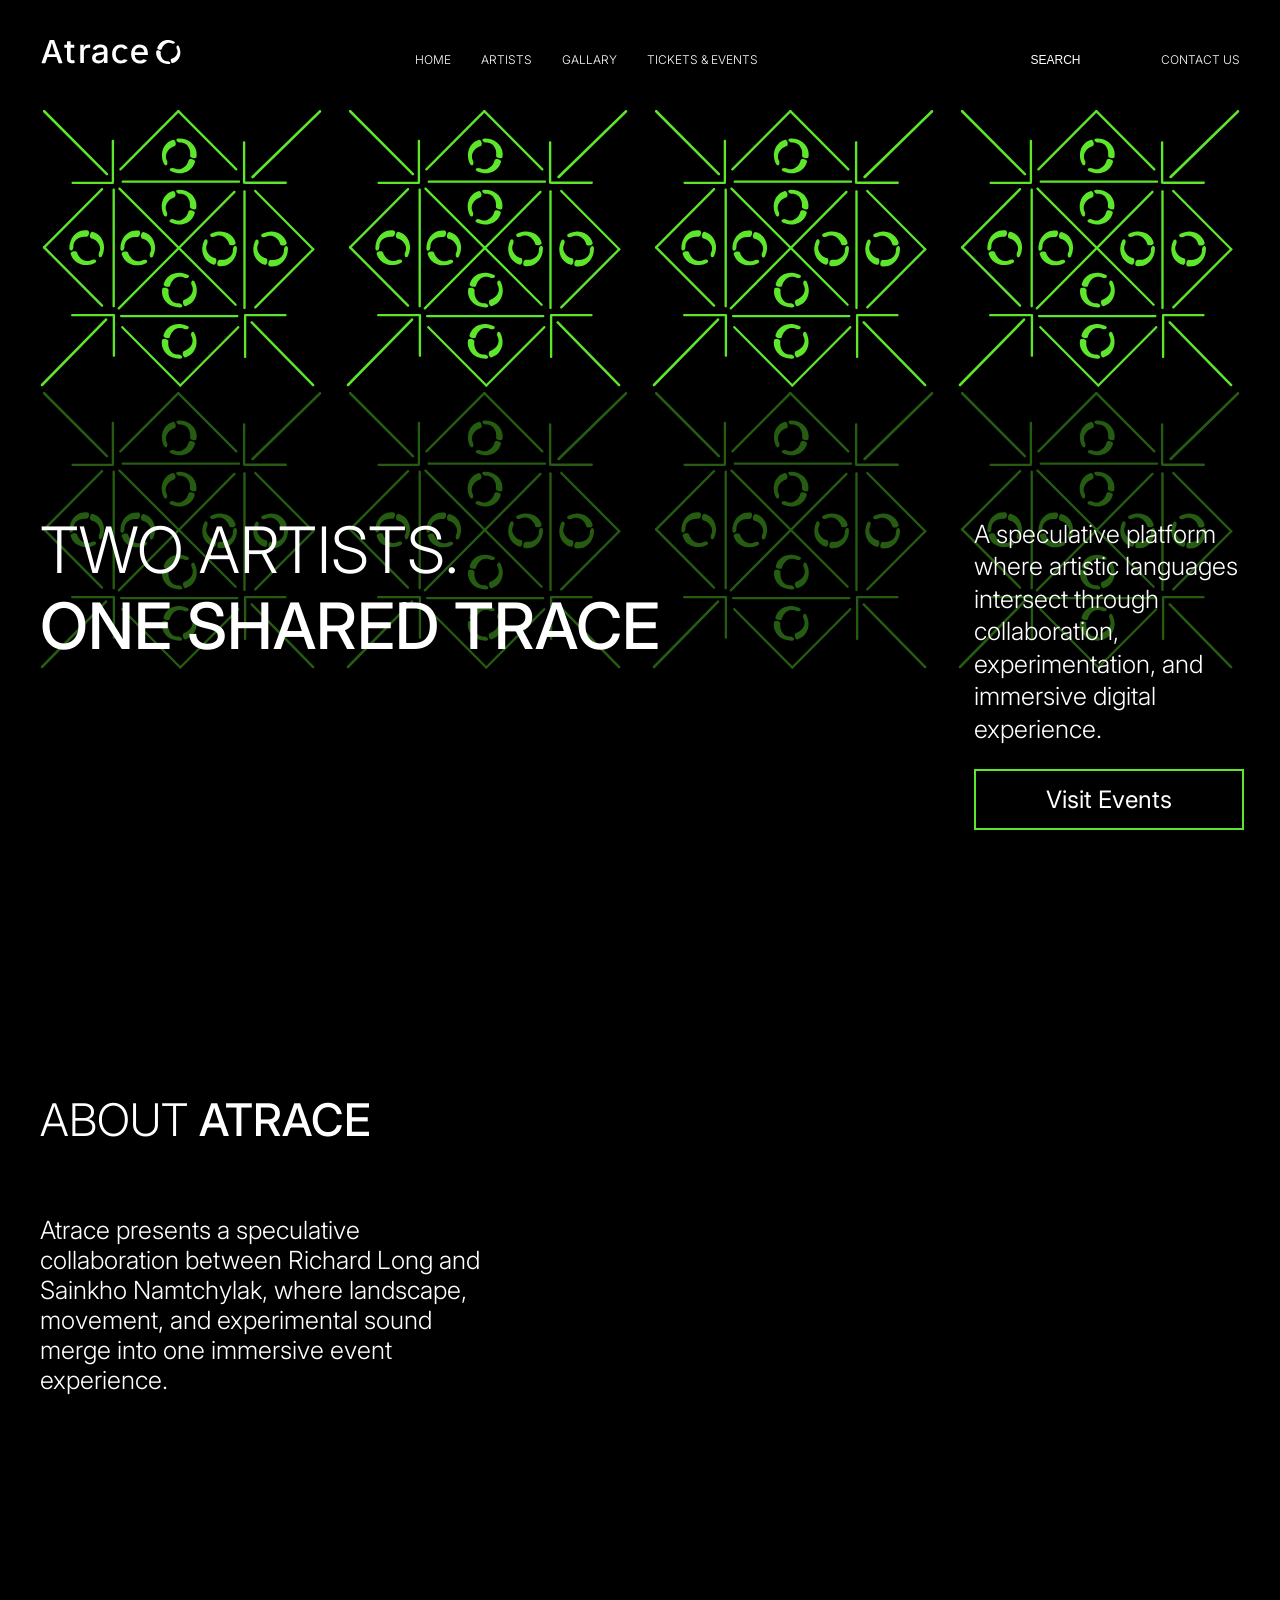
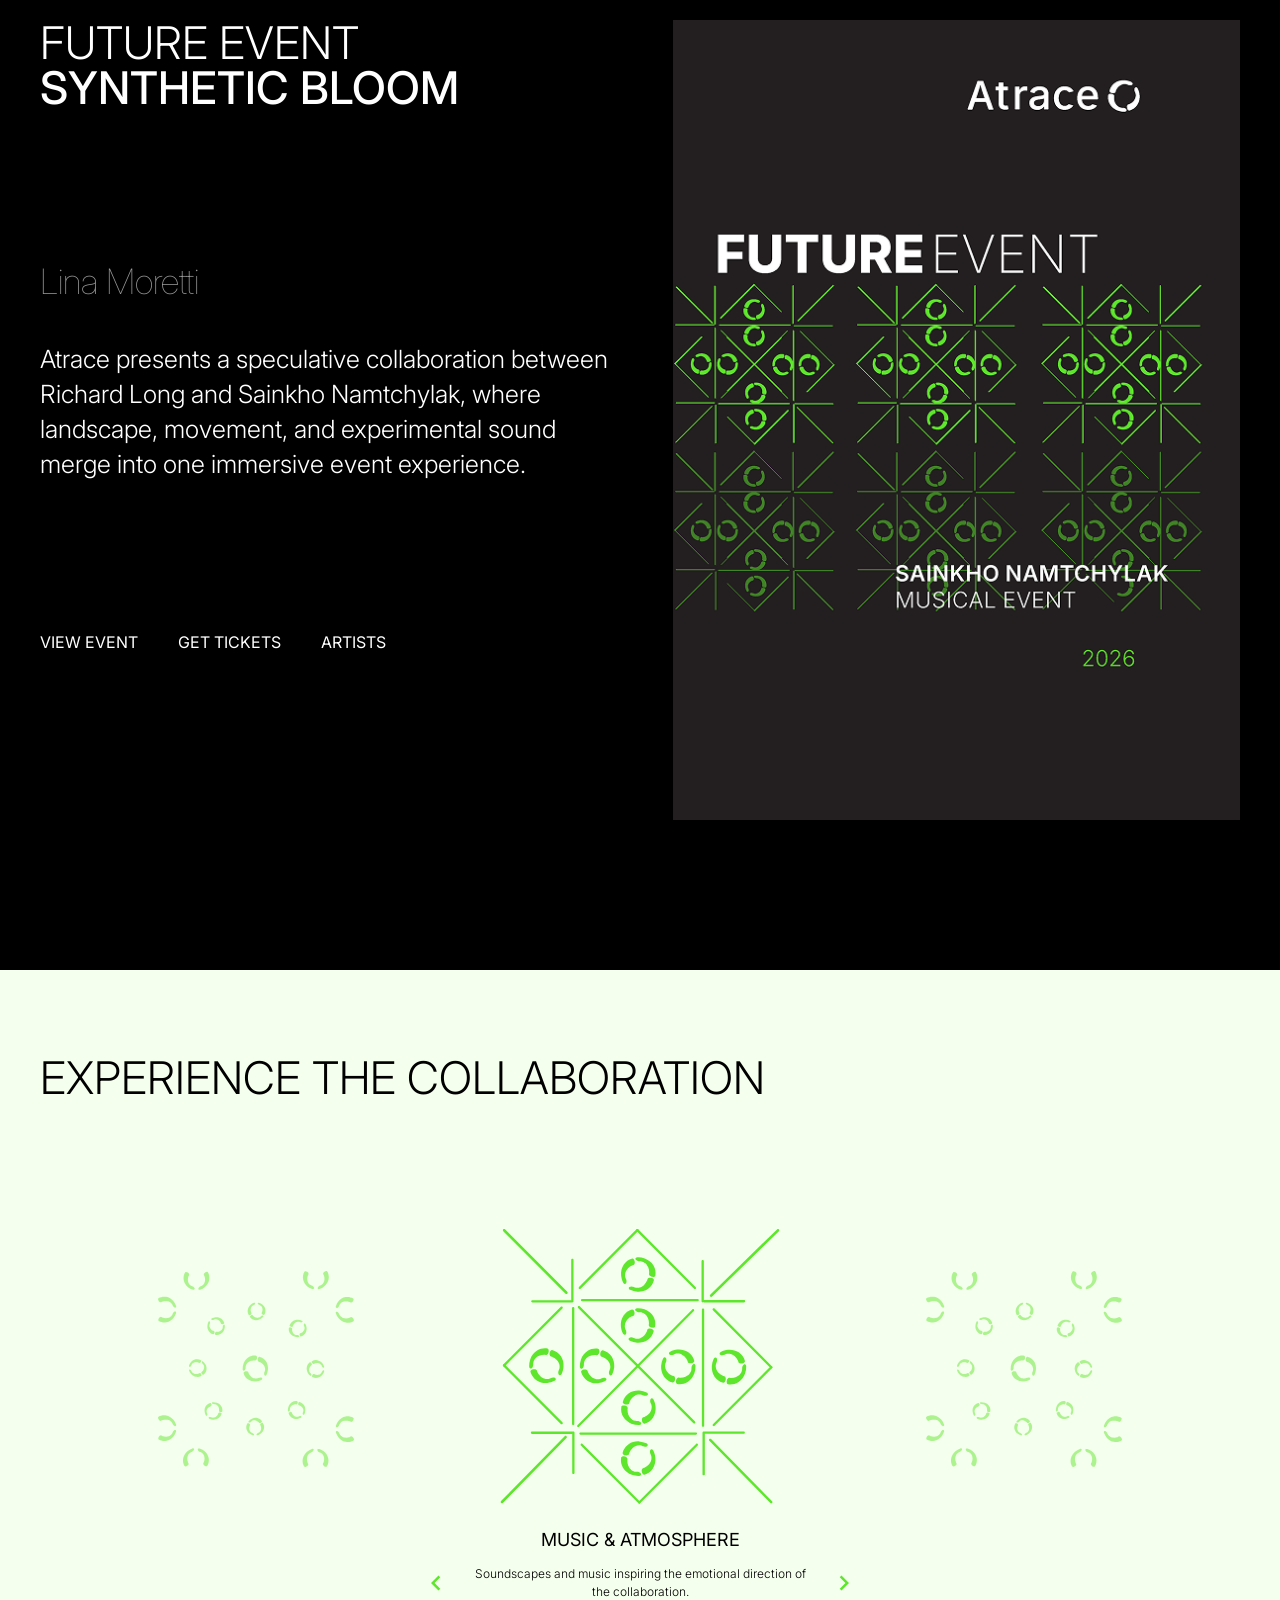
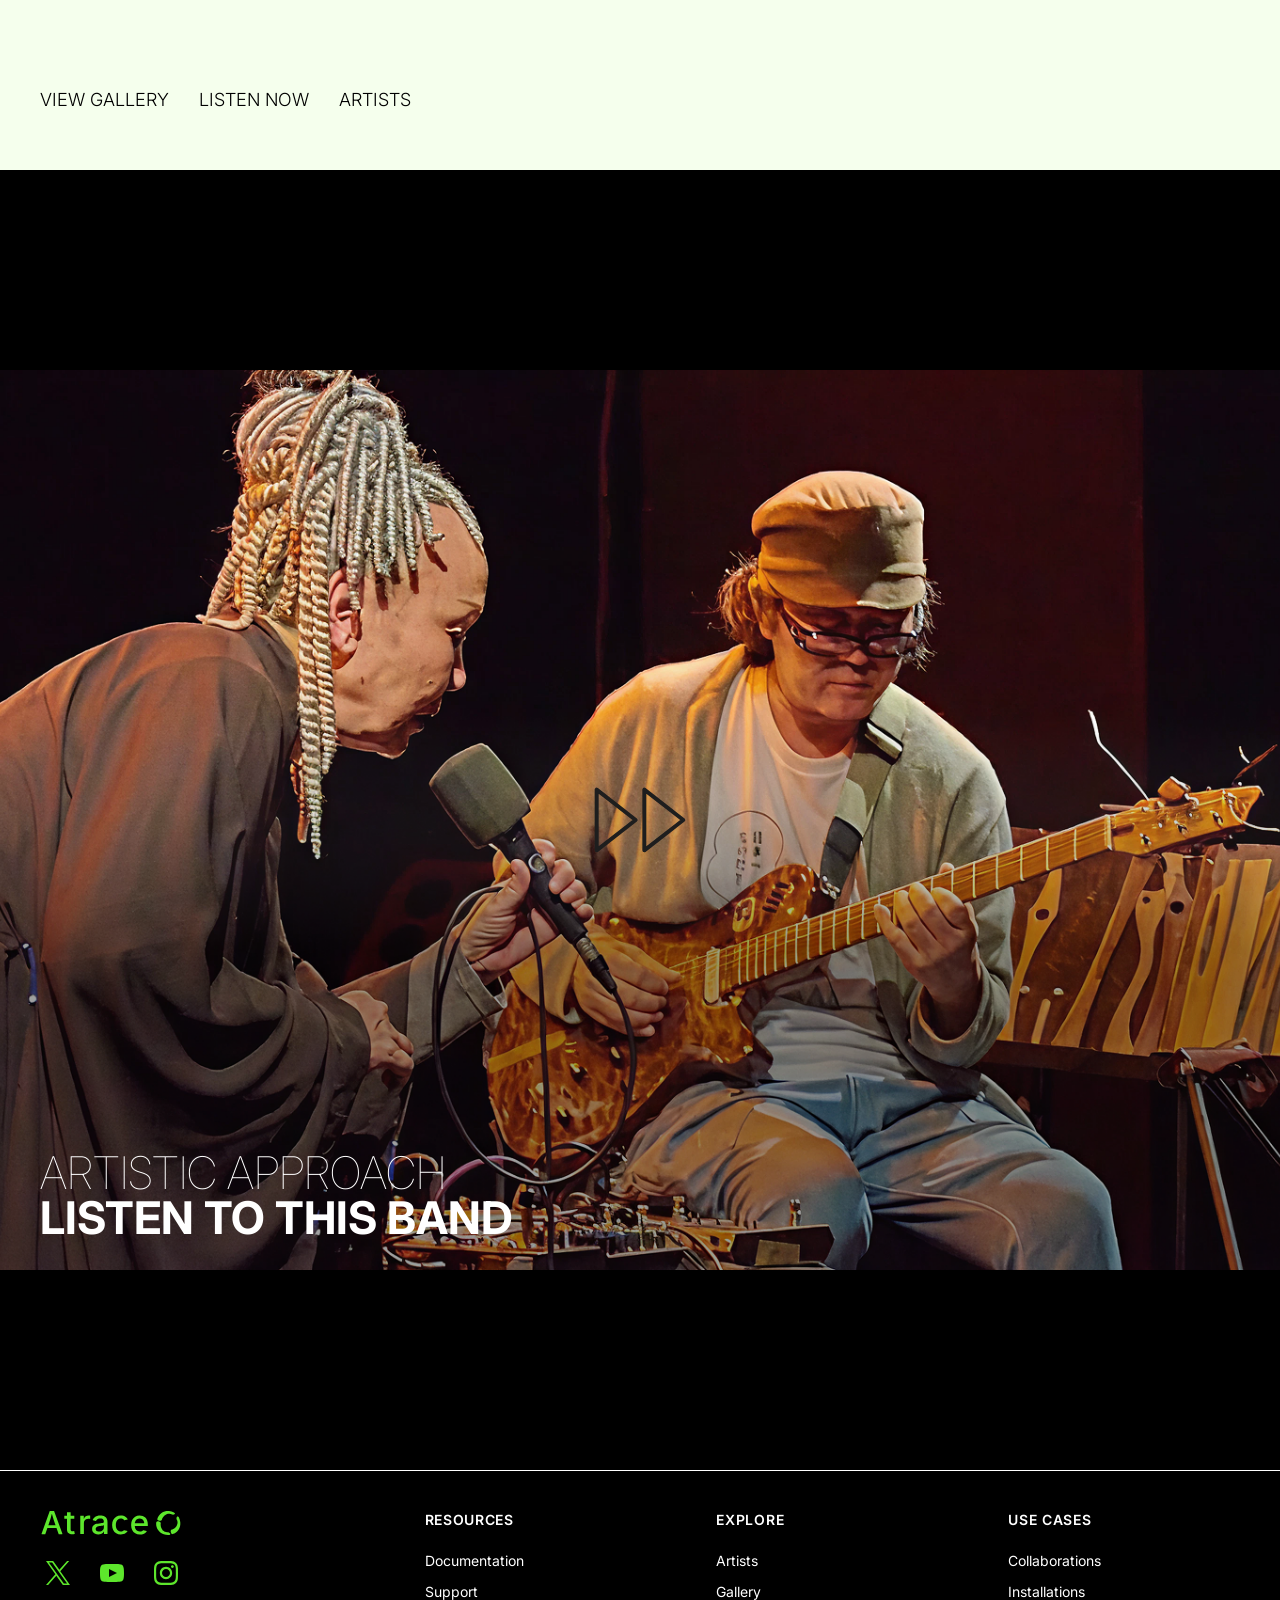
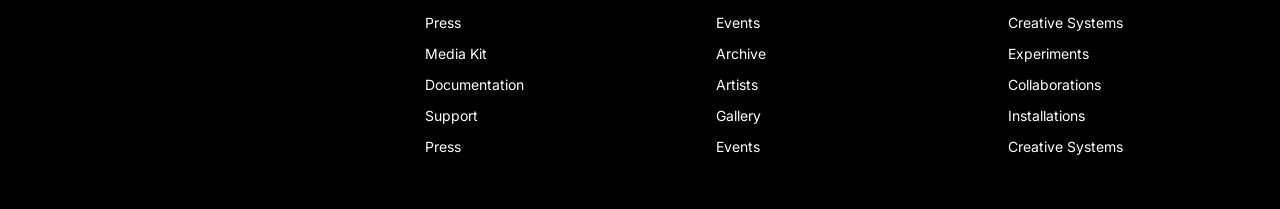
==== commit c2238ae0: "Update index.html" ====
--- a/index.html
+++ b/index.html
@@ -90,13 +90,156 @@
                 <a href="contact.html">CONTACT US</a>
 
             </div>
+            <button class="burger-menu" id="burgerBtn" aria-label="Open Menu">
+                <svg width="24" height="24" viewBox="0 0 20 20" fill="none" stroke="currentColor" stroke-width="2"
+                    stroke-linecap="round" stroke-linejoin="round">
+                    <line x1="3" y1="12" x2="21" y2="12"></line>
+                    <line x1="3" y1="6" x2="21" y2="6"></line>
+                    <line x1="3" y1="18" x2="21" y2="18"></line>
+                </svg>
+            </button>
         </div>
 
 
     </header>
+
+    <aside class="mobile-sidebar" id="mobileSidebar">
+        <div class="sidebar-header">
+            <div class="logo">
+                <div class="logo-inner">
+                    <!-- CHANGE WIDTH AND HEIGHT OF ATRACE DOWN HERE -->
+                    <svg width="110" height="24" viewBox="0 0 147 33" fill="none" xmlns="http://www.w3.org/2000/svg">
+                        <path
+                            d="M0.0226463 31.4394L11.1515 0.251324C11.205 0.101091 11.3487 0 11.5078 0H16.9969C17.156 0 17.2983 0.0996871 17.3532 0.248516L28.6919 31.4365C28.7821 31.6823 28.599 31.942 28.3356 31.942H23.8325C23.6719 31.942 23.5282 31.8409 23.4747 31.6893L17.3265 14.1696C16.8391 12.7263 16.3053 11.026 15.725 9.06732C15.1785 7.22521 14.5531 5.0335 13.8474 2.49499C13.7812 2.25489 13.9615 2.0134 14.2122 2.0134C14.4601 2.0134 14.6418 2.25068 14.5784 2.49077C13.8981 5.06017 13.284 7.27716 12.7361 9.14173C12.1558 11.1214 11.643 12.7965 11.1979 14.1696L5.24126 31.6851C5.18915 31.8381 5.04548 31.942 4.88209 31.942H0.379005C0.117018 31.942 -0.0660913 31.6837 0.0226463 31.4379V31.4394ZM6.01455 23.1415V19.8237C6.01455 19.6159 6.18357 19.446 6.39344 19.446H22.3042C22.5127 19.446 22.6831 19.6145 22.6831 19.8237V23.1415C22.6831 23.3493 22.5141 23.5191 22.3042 23.5191H6.39344C6.18498 23.5191 6.01455 23.3507 6.01455 23.1415Z"
+                            fill="currentColor" />
+                        <path
+                            d="M45.0422 6.86156V10.154C45.0422 10.3618 44.8732 10.5317 44.6633 10.5317H31.6738C31.4653 10.5317 31.2949 10.3632 31.2949 10.154V6.86156C31.2949 6.65376 31.4639 6.48387 31.6738 6.48387H44.6633C44.8717 6.48387 45.0422 6.65236 45.0422 6.86156ZM35.3726 1.807H39.6066C39.8151 1.807 39.9855 1.97549 39.9855 2.18469V24.9358C39.9855 25.9467 40.201 26.6881 40.6321 27.1626C41.0631 27.6372 41.7702 27.8745 42.7533 27.8745C43.0111 27.8745 43.3505 27.845 43.7745 27.7846C44.0449 27.7467 44.29 27.7074 44.5098 27.6695C44.7098 27.6344 44.8985 27.7622 44.9422 27.9601L45.6732 31.2456C45.7155 31.4365 45.607 31.6331 45.4183 31.6893C44.9844 31.817 44.5281 31.9139 44.0478 31.9799C43.4421 32.0627 42.8449 32.1035 42.2561 32.1035C39.9574 32.1035 38.1728 31.5124 36.9023 30.3288C35.6318 29.1451 34.9965 27.4842 34.9965 25.343V2.18469C34.9965 1.97689 35.1655 1.807 35.3754 1.807H35.3726Z"
+                            fill="currentColor" />
+                        <path
+                            d="M53.2384 31.386V6.86156C53.2384 6.65376 53.4075 6.48387 53.6173 6.48387H57.6908C57.8993 6.48387 58.0697 6.65236 58.0697 6.86156V10.5542H58.3416C58.8106 9.167 59.6275 8.08168 60.791 7.29822C61.9558 6.51476 63.2785 6.12303 64.7602 6.12303C65.0772 6.12303 65.4406 6.13427 65.849 6.15673C66.1054 6.17077 66.335 6.18902 66.5378 6.21289C66.7294 6.23536 66.8702 6.39682 66.8702 6.58918V10.5388C66.8702 10.7718 66.6632 10.9501 66.4336 10.9108C66.2674 10.8827 66.0645 10.8547 65.8265 10.8266C65.3124 10.7662 64.7912 10.7367 64.2616 10.7367C63.1123 10.7367 62.0756 10.9782 61.1544 11.4598C60.2318 11.9428 59.5135 12.6097 58.9993 13.4606C58.4852 14.3128 58.2275 15.2957 58.2275 16.4119V31.3874C58.2275 31.5952 58.0584 31.7651 57.8486 31.7651H53.6159C53.4075 31.7651 53.237 31.5966 53.237 31.3874L53.2384 31.386Z"
+                            fill="currentColor" />
+                        <path
+                            d="M78.1004 32.3295C76.4975 32.3295 75.0453 32.0319 73.7453 31.4365C72.4438 30.8412 71.4155 29.9707 70.6606 28.825C69.9042 27.6793 69.5267 26.2781 69.5267 24.6199C69.5267 23.1878 69.8028 22.0126 70.3549 21.0929C70.9071 20.1733 71.655 19.4418 72.6015 18.8998C73.5467 18.3579 74.5974 17.9507 75.7552 17.6783C76.9116 17.4073 78.0878 17.2037 79.2822 17.0676C80.7795 16.8864 81.9964 16.739 82.9345 16.6267C83.8726 16.513 84.5642 16.3248 85.0107 16.0609C85.4572 15.7969 85.6798 15.3715 85.6798 14.7832V14.647C85.6798 13.6978 85.4981 12.8989 85.1361 12.2503C84.7727 11.6016 84.2318 11.1004 83.5134 10.7465C82.7951 10.3927 81.8993 10.2144 80.826 10.2144C79.7217 10.2144 78.7737 10.3843 77.9793 10.7227C77.1849 11.0625 76.5426 11.4949 76.051 12.0228C75.6411 12.4623 75.3186 12.9172 75.082 13.389C75.0003 13.5504 74.8228 13.6403 74.6467 13.5939L70.6732 12.5606C70.4521 12.503 70.3267 12.2615 70.4169 12.0509C70.9803 10.7283 71.7508 9.64718 72.7283 8.81037C73.8016 7.89072 75.0341 7.21959 76.4257 6.79838C77.8173 6.37717 79.254 6.16516 80.7358 6.16516C81.764 6.16516 82.8528 6.2859 84.0022 6.5274C85.1516 6.76889 86.2319 7.20555 87.246 7.83878C88.2588 8.472 89.0842 9.36216 89.7194 10.5065C90.3547 11.6522 90.6716 13.1447 90.6716 14.984V31.3846C90.6716 31.5924 90.5026 31.7623 90.2927 31.7623H86.2192C86.0108 31.7623 85.8403 31.5938 85.8403 31.3846V28.3027H85.591C85.2586 28.9514 84.767 29.5846 84.1163 30.2024C83.4655 30.8202 82.6458 31.3298 81.6542 31.7286C80.664 32.1273 79.4808 32.3281 78.1047 32.3281L78.1004 32.3295ZM79.2118 28.3266C80.5724 28.3266 81.7373 28.0626 82.7049 27.5347C83.6726 27.0068 84.4135 26.3062 84.9276 25.4314C85.4417 24.5581 85.6995 23.6301 85.6995 22.65V20.0778C85.6995 19.8068 85.4262 19.6285 85.1741 19.731C85.029 19.7914 84.86 19.8476 84.667 19.9023C84.16 20.0455 83.5825 20.1733 82.9317 20.287C82.281 20.4008 81.6542 20.4948 81.0485 20.5692C80.4428 20.6451 79.9442 20.7054 79.5512 20.7504C78.6132 20.8711 77.7554 21.0747 76.9764 21.3611C76.1975 21.6475 75.5778 22.0547 75.1172 22.5826C74.6552 23.1106 74.4256 23.8112 74.4256 24.6859C74.4256 25.4848 74.6326 26.1559 75.0496 26.6979C75.4651 27.2399 76.0285 27.647 76.7398 27.9194C77.4497 28.1904 78.2737 28.3266 79.2118 28.3266Z"
+                            fill="currentColor" />
+                        <path
+                            d="M112.794 26.8229C112.28 27.2216 111.701 27.5305 111.05 27.7495C110.4 27.9728 109.68 28.0809 108.897 28.0809C107.367 28.0809 106.101 27.6807 105.094 26.8818C104.086 26.0829 103.34 25.0158 102.848 23.682C102.357 22.3468 102.11 20.8725 102.11 19.2607C102.11 17.6306 102.357 16.1465 102.848 14.807C103.34 13.4634 104.086 12.3921 105.094 11.5834C106.101 10.7746 107.366 10.3717 108.897 10.3717C109.666 10.3717 110.373 10.4812 111.015 10.689C111.657 10.9024 112.226 11.2015 112.718 11.5918C113.073 11.8754 113.387 12.1955 113.664 12.5507C113.756 12.6687 113.905 12.7263 114.052 12.6912L118.217 11.6971C118.466 11.6381 118.583 11.3559 118.455 11.1355C118.327 10.915 118.192 10.7044 118.046 10.498C117.404 9.57137 116.621 8.78651 115.687 8.14626C114.758 7.50602 113.719 7.01601 112.573 6.67482C111.421 6.33504 110.187 6.16656 108.875 6.16656C106.485 6.16656 104.403 6.70712 102.636 7.79665C100.864 8.88198 99.489 10.4068 98.5059 12.3724C97.5227 14.3423 97.0354 16.6351 97.0354 19.2593C97.0354 21.8511 97.5227 24.1299 98.5059 26.0871C99.489 28.0486 100.865 29.5692 102.636 30.6545C104.402 31.744 106.484 32.2846 108.875 32.2846C110.205 32.2846 111.453 32.1119 112.614 31.7623C113.78 31.4169 114.827 30.9128 115.756 30.2501C116.69 29.5874 117.477 28.7843 118.128 27.8394C118.21 27.7214 118.287 27.6035 118.361 27.4856L113.593 26.3371C113.463 26.3062 113.329 26.3469 113.233 26.441C113.097 26.5757 112.952 26.7035 112.795 26.8229H112.794Z"
+                            fill="currentColor" />
+                        <path
+                            d="M146.166 18.8746C146.166 16.586 145.852 14.6343 145.224 13.0323C144.596 11.4247 143.748 10.1175 142.673 9.10522C141.599 8.09712 140.387 7.35298 139.043 6.88122C137.695 6.40384 136.297 6.16796 134.845 6.16796C132.485 6.16796 130.432 6.72116 128.674 7.82895C126.92 8.93674 125.564 10.4798 124.603 12.4553C123.643 14.4294 123.164 16.7137 123.164 19.3056C123.164 21.9298 123.651 24.2127 124.626 26.1559C125.605 28.1033 126.998 29.6099 128.81 30.6769C130.627 31.7482 132.781 32.2846 135.277 32.2846C137.09 32.2846 138.715 32.008 140.141 31.459C141.57 30.91 142.769 30.1378 143.725 29.1437C144.082 28.7745 144.4 28.3841 144.68 27.9728C144.83 27.7537 144.714 27.4519 144.456 27.3901L140.105 26.3427L140.055 26.3342C139.982 26.4157 139.908 26.4971 139.827 26.5743C139.27 27.1093 138.619 27.5094 137.863 27.7734C137.107 28.0359 136.26 28.1679 135.322 28.1679C133.901 28.1679 132.653 27.8632 131.578 27.2553C130.504 26.6417 129.67 25.7389 129.074 24.5413C128.579 23.557 128.291 22.3875 128.205 21.0396C128.191 20.8234 128.368 20.6408 128.585 20.6408H145.788C145.996 20.6408 146.166 20.4724 146.166 20.2632V18.8746ZM128.62 16.9314C128.398 16.9314 128.217 16.739 128.243 16.5186C128.347 15.62 128.585 14.7733 128.961 13.9815C129.48 12.8737 130.242 11.9793 131.239 11.3026C132.236 10.6216 133.439 10.2818 134.846 10.2818C136.267 10.2818 137.45 10.6174 138.398 11.2801C139.341 11.9428 140.056 12.8638 140.544 14.0489C140.848 14.7958 141.055 15.6144 141.168 16.5101C141.196 16.7334 141.015 16.9314 140.79 16.9314H128.62Z"
+                            fill="currentColor" />
+                    </svg>
+                    <!-- CHANGE WIDTH AND HEIGHT OF THE CIRCULE DOWN HERE -->
+                    <svg width="25" height="24" viewBox="0 0 36 35" fill="none" xmlns="http://www.w3.org/2000/svg">
+                        <path
+                            d="M22.0996 4.79699C21.9869 4.74224 21.8714 4.69169 21.7601 4.63413C22.7137 5.11571 22.2926 4.86579 22.0531 4.76751C21.8207 4.67203 21.5869 4.58218 21.3489 4.50074C21.1108 4.41931 20.8728 4.34349 20.6305 4.27469C20.5699 4.25784 20.5094 4.24099 20.4488 4.22414C20.1812 4.15254 20.3685 4.20028 21.0094 4.36876C20.8869 4.34208 20.7657 4.3112 20.6418 4.28452C20.1699 4.18202 19.6952 4.11182 19.2163 4.05426C18.8431 4.00933 20.2446 4.1385 19.6051 4.09357C19.4797 4.08514 19.3544 4.07672 19.229 4.0711C18.9783 4.05987 18.7262 4.05566 18.4754 4.05706C18.2444 4.05987 18.0149 4.07391 17.7853 4.08093C18.9755 4.04864 18.0332 4.06549 17.7317 4.10199C17.2317 4.16377 16.7401 4.25644 16.25 4.36736C15.7485 4.47968 16.9768 4.15956 16.4852 4.30558C16.3655 4.34068 16.2443 4.37438 16.1232 4.41088C15.8838 4.4853 15.6457 4.56533 15.4105 4.65238C14.9288 4.83069 14.4597 5.0413 14.0019 5.27297C14.1963 5.17187 14.3921 5.07078 14.5865 4.96969C13.3949 5.59168 12.3117 6.38216 11.3483 7.31585C11.4863 7.18106 11.6243 7.04487 11.7624 6.91008C10.4567 8.2018 9.41576 9.72378 8.70163 11.4143C8.77065 11.2486 8.84107 11.0843 8.91009 10.9186C8.65515 11.5378 8.44669 12.1696 8.2833 12.8197C7.92131 14.2631 5.84232 14.4273 4.64366 14.1844C3.86333 14.0272 3.0027 13.766 2.41112 13.2086C2.00687 12.8281 1.53362 12.2749 1.68574 11.667C2.58157 8.0965 4.80563 4.91353 7.85651 2.83555C10.9863 0.702804 14.9316 -0.249138 18.6994 0.0555395C21.2714 0.263338 23.6997 0.890945 26.0196 2.02682C26.5365 2.27954 27.1858 2.86222 27.3309 3.45192C27.4675 4.00371 27.2041 4.57937 26.7351 4.88966C25.3688 5.79387 23.4771 5.47234 22.0996 4.79699Z"
+                            fill="currentColor" />
+                        <path
+                            d="M30.3607 13.1904C30.4184 13.3013 30.4719 13.415 30.5311 13.5259C30.0268 12.5866 30.286 12.9994 30.3916 13.2367C30.4973 13.474 30.5874 13.6972 30.6762 13.9317C30.7649 14.1662 30.8452 14.4035 30.9198 14.6421C30.9381 14.7025 30.9565 14.7615 30.9748 14.8219C31.0536 15.0858 31.0001 14.9019 30.817 14.2659C30.8466 14.388 30.8804 14.5074 30.91 14.6295C31.0227 15.0971 31.1058 15.5688 31.1734 16.0448C31.2269 16.4155 31.0649 15.0226 31.1255 15.6587C31.1368 15.7836 31.148 15.9086 31.1565 16.0336C31.1734 16.2835 31.1832 16.5334 31.1875 16.7847C31.1903 17.015 31.1804 17.2438 31.1804 17.4741C31.1846 16.2863 31.1903 17.227 31.1607 17.5275C31.11 18.0273 31.0283 18.5187 30.9283 19.0115C30.8269 19.5142 31.1199 18.2814 30.9846 18.7757C30.9522 18.8964 30.9212 19.0171 30.8874 19.1379C30.8184 19.3794 30.7438 19.6181 30.6621 19.854C30.4931 20.3384 30.2944 20.8101 30.0719 21.272C30.1691 21.0755 30.2649 20.8789 30.3621 20.6823C29.7663 21.8842 28.9986 22.9822 28.083 23.9636C28.2154 23.8232 28.3479 23.6828 28.4803 23.541C27.2154 24.872 25.7125 25.9433 24.0335 26.6959C24.1969 26.6229 24.3617 26.5498 24.5251 26.4768C23.9096 26.745 23.28 26.9682 22.6334 27.1452C21.1953 27.5397 21.0784 29.6149 21.3489 30.8041C21.5249 31.5791 21.8066 32.43 22.3799 33.007C22.7715 33.4016 23.3363 33.8593 23.9434 33.6936C27.5027 32.7192 30.6452 30.4278 32.658 27.3417C34.7243 24.1728 35.5891 20.219 35.1961 16.4716C34.9285 13.9135 34.2426 11.5083 33.0509 9.22254C32.7847 8.71287 32.1861 8.07965 31.5917 7.94767C31.0353 7.82411 30.4635 8.09931 30.1635 8.57387C29.2873 9.95545 29.655 11.8327 30.3635 13.1918L30.3607 13.1904Z"
+                            fill="currentColor" />
+                        <path
+                            d="M16.1105 30.8715C15.9851 30.8771 15.8584 30.8771 15.733 30.8827C16.7993 30.8266 16.3147 30.8855 16.0556 30.8799C15.8049 30.8743 15.5541 30.8617 15.3034 30.8406C15.0527 30.8209 14.8034 30.7929 14.5541 30.7592C14.4921 30.7507 14.4301 30.7423 14.3682 30.7325C14.0949 30.6904 14.2851 30.7227 14.94 30.8266C14.8175 30.8013 14.6935 30.7816 14.5696 30.7564C14.0977 30.6595 13.6329 30.5331 13.1723 30.3941C12.8131 30.2846 14.147 30.7297 13.5442 30.5149C13.4258 30.4727 13.3075 30.4292 13.1906 30.3829C12.9568 30.2916 12.7244 30.1947 12.4962 30.0922C12.2864 29.9982 12.0821 29.8915 11.8736 29.7932C12.9498 30.3014 12.0948 29.9069 11.8342 29.7525C11.4018 29.4955 10.9891 29.2119 10.5848 28.9128C10.1721 28.6082 11.1666 29.3958 10.775 29.0645C10.6792 28.983 10.582 28.9044 10.4877 28.823C10.2975 28.6587 10.113 28.4902 9.93268 28.3147C9.56365 27.9567 9.21997 27.5776 8.89601 27.1803C9.03404 27.3516 9.17068 27.5214 9.30871 27.6927C8.47064 26.6453 7.80017 25.4856 7.29732 24.243C7.36916 24.4227 7.441 24.601 7.51142 24.7807C6.83955 23.0734 6.50431 21.2622 6.53389 19.4285C6.53108 19.6083 6.52686 19.7866 6.52404 19.9663C6.54094 19.2966 6.60574 18.6338 6.71983 17.9753C6.97337 16.5095 5.13662 15.5225 3.94219 15.2613C3.16468 15.0914 2.27168 14.9847 1.50403 15.2557C0.980053 15.441 0.323675 15.757 0.216626 16.3747C-0.410171 20.0014 0.33636 23.8091 2.28577 26.9374C4.28589 30.1484 7.51001 32.6069 11.0806 33.8438C13.5174 34.6891 15.9936 35.092 18.5754 34.9867C19.1515 34.9629 19.9812 34.6919 20.353 34.2103C20.7009 33.7596 20.6939 33.1278 20.3896 32.6546C19.5065 31.2773 17.6458 30.8111 16.1105 30.8743V30.8715Z"
+                            fill="currentColor" />
+                    </svg>
+
+                </div>
+
+
+            </div>
+            <button class="close-menu" id="closeBtn" aria-label="Close Menu">&times;</button>
+        </div>
+
+        <nav class="sidebar-nav">
+            <a href="index.html">HOME</a>
+            <a href="Artists.html">ARTISTS</a>
+            <a href="gallary.html">GALLARY</a>
+            <a href="events.html">TICKETS & EVENTS</a>
+            <a href="contact.html">CONTACT US</a>
+        </nav>
+
+        <div class="footer-column brand-column">
+
+            <div class="footer-logo">
+                <div class="logo">
+                    <div class="logo-inner">
+                        <!-- CHANGE WIDTH AND HEIGHT OF ATRACE DOWN HERE -->
+                        <svg width="110" height="24" viewBox="0 0 147 33" fill="none"
+                            xmlns="http://www.w3.org/2000/svg">
+                            <path
+                                d="M0.0226463 31.4394L11.1515 0.251324C11.205 0.101091 11.3487 0 11.5078 0H16.9969C17.156 0 17.2983 0.0996871 17.3532 0.248516L28.6919 31.4365C28.7821 31.6823 28.599 31.942 28.3356 31.942H23.8325C23.6719 31.942 23.5282 31.8409 23.4747 31.6893L17.3265 14.1696C16.8391 12.7263 16.3053 11.026 15.725 9.06732C15.1785 7.22521 14.5531 5.0335 13.8474 2.49499C13.7812 2.25489 13.9615 2.0134 14.2122 2.0134C14.4601 2.0134 14.6418 2.25068 14.5784 2.49077C13.8981 5.06017 13.284 7.27716 12.7361 9.14173C12.1558 11.1214 11.643 12.7965 11.1979 14.1696L5.24126 31.6851C5.18915 31.8381 5.04548 31.942 4.88209 31.942H0.379005C0.117018 31.942 -0.0660913 31.6837 0.0226463 31.4379V31.4394ZM6.01455 23.1415V19.8237C6.01455 19.6159 6.18357 19.446 6.39344 19.446H22.3042C22.5127 19.446 22.6831 19.6145 22.6831 19.8237V23.1415C22.6831 23.3493 22.5141 23.5191 22.3042 23.5191H6.39344C6.18498 23.5191 6.01455 23.3507 6.01455 23.1415Z"
+                                fill="#ffffff" />
+                            <path
+                                d="M45.0422 6.86156V10.154C45.0422 10.3618 44.8732 10.5317 44.6633 10.5317H31.6738C31.4653 10.5317 31.2949 10.3632 31.2949 10.154V6.86156C31.2949 6.65376 31.4639 6.48387 31.6738 6.48387H44.6633C44.8717 6.48387 45.0422 6.65236 45.0422 6.86156ZM35.3726 1.807H39.6066C39.8151 1.807 39.9855 1.97549 39.9855 2.18469V24.9358C39.9855 25.9467 40.201 26.6881 40.6321 27.1626C41.0631 27.6372 41.7702 27.8745 42.7533 27.8745C43.0111 27.8745 43.3505 27.845 43.7745 27.7846C44.0449 27.7467 44.29 27.7074 44.5098 27.6695C44.7098 27.6344 44.8985 27.7622 44.9422 27.9601L45.6732 31.2456C45.7155 31.4365 45.607 31.6331 45.4183 31.6893C44.9844 31.817 44.5281 31.9139 44.0478 31.9799C43.4421 32.0627 42.8449 32.1035 42.2561 32.1035C39.9574 32.1035 38.1728 31.5124 36.9023 30.3288C35.6318 29.1451 34.9965 27.4842 34.9965 25.343V2.18469C34.9965 1.97689 35.1655 1.807 35.3754 1.807H35.3726Z"
+                                fill="#ffffff" />
+                            <path
+                                d="M53.2384 31.386V6.86156C53.2384 6.65376 53.4075 6.48387 53.6173 6.48387H57.6908C57.8993 6.48387 58.0697 6.65236 58.0697 6.86156V10.5542H58.3416C58.8106 9.167 59.6275 8.08168 60.791 7.29822C61.9558 6.51476 63.2785 6.12303 64.7602 6.12303C65.0772 6.12303 65.4406 6.13427 65.849 6.15673C66.1054 6.17077 66.335 6.18902 66.5378 6.21289C66.7294 6.23536 66.8702 6.39682 66.8702 6.58918V10.5388C66.8702 10.7718 66.6632 10.9501 66.4336 10.9108C66.2674 10.8827 66.0645 10.8547 65.8265 10.8266C65.3124 10.7662 64.7912 10.7367 64.2616 10.7367C63.1123 10.7367 62.0756 10.9782 61.1544 11.4598C60.2318 11.9428 59.5135 12.6097 58.9993 13.4606C58.4852 14.3128 58.2275 15.2957 58.2275 16.4119V31.3874C58.2275 31.5952 58.0584 31.7651 57.8486 31.7651H53.6159C53.4075 31.7651 53.237 31.5966 53.237 31.3874L53.2384 31.386Z"
+                                fill="#ffffff" />
+                            <path
+                                d="M78.1004 32.3295C76.4975 32.3295 75.0453 32.0319 73.7453 31.4365C72.4438 30.8412 71.4155 29.9707 70.6606 28.825C69.9042 27.6793 69.5267 26.2781 69.5267 24.6199C69.5267 23.1878 69.8028 22.0126 70.3549 21.0929C70.9071 20.1733 71.655 19.4418 72.6015 18.8998C73.5467 18.3579 74.5974 17.9507 75.7552 17.6783C76.9116 17.4073 78.0878 17.2037 79.2822 17.0676C80.7795 16.8864 81.9964 16.739 82.9345 16.6267C83.8726 16.513 84.5642 16.3248 85.0107 16.0609C85.4572 15.7969 85.6798 15.3715 85.6798 14.7832V14.647C85.6798 13.6978 85.4981 12.8989 85.1361 12.2503C84.7727 11.6016 84.2318 11.1004 83.5134 10.7465C82.7951 10.3927 81.8993 10.2144 80.826 10.2144C79.7217 10.2144 78.7737 10.3843 77.9793 10.7227C77.1849 11.0625 76.5426 11.4949 76.051 12.0228C75.6411 12.4623 75.3186 12.9172 75.082 13.389C75.0003 13.5504 74.8228 13.6403 74.6467 13.5939L70.6732 12.5606C70.4521 12.503 70.3267 12.2615 70.4169 12.0509C70.9803 10.7283 71.7508 9.64718 72.7283 8.81037C73.8016 7.89072 75.0341 7.21959 76.4257 6.79838C77.8173 6.37717 79.254 6.16516 80.7358 6.16516C81.764 6.16516 82.8528 6.2859 84.0022 6.5274C85.1516 6.76889 86.2319 7.20555 87.246 7.83878C88.2588 8.472 89.0842 9.36216 89.7194 10.5065C90.3547 11.6522 90.6716 13.1447 90.6716 14.984V31.3846C90.6716 31.5924 90.5026 31.7623 90.2927 31.7623H86.2192C86.0108 31.7623 85.8403 31.5938 85.8403 31.3846V28.3027H85.591C85.2586 28.9514 84.767 29.5846 84.1163 30.2024C83.4655 30.8202 82.6458 31.3298 81.6542 31.7286C80.664 32.1273 79.4808 32.3281 78.1047 32.3281L78.1004 32.3295ZM79.2118 28.3266C80.5724 28.3266 81.7373 28.0626 82.7049 27.5347C83.6726 27.0068 84.4135 26.3062 84.9276 25.4314C85.4417 24.5581 85.6995 23.6301 85.6995 22.65V20.0778C85.6995 19.8068 85.4262 19.6285 85.1741 19.731C85.029 19.7914 84.86 19.8476 84.667 19.9023C84.16 20.0455 83.5825 20.1733 82.9317 20.287C82.281 20.4008 81.6542 20.4948 81.0485 20.5692C80.4428 20.6451 79.9442 20.7054 79.5512 20.7504C78.6132 20.8711 77.7554 21.0747 76.9764 21.3611C76.1975 21.6475 75.5778 22.0547 75.1172 22.5826C74.6552 23.1106 74.4256 23.8112 74.4256 24.6859C74.4256 25.4848 74.6326 26.1559 75.0496 26.6979C75.4651 27.2399 76.0285 27.647 76.7398 27.9194C77.4497 28.1904 78.2737 28.3266 79.2118 28.3266Z"
+                                fill="#ffffff" />
+                            <path
+                                d="M112.794 26.8229C112.28 27.2216 111.701 27.5305 111.05 27.7495C110.4 27.9728 109.68 28.0809 108.897 28.0809C107.367 28.0809 106.101 27.6807 105.094 26.8818C104.086 26.0829 103.34 25.0158 102.848 23.682C102.357 22.3468 102.11 20.8725 102.11 19.2607C102.11 17.6306 102.357 16.1465 102.848 14.807C103.34 13.4634 104.086 12.3921 105.094 11.5834C106.101 10.7746 107.366 10.3717 108.897 10.3717C109.666 10.3717 110.373 10.4812 111.015 10.689C111.657 10.9024 112.226 11.2015 112.718 11.5918C113.073 11.8754 113.387 12.1955 113.664 12.5507C113.756 12.6687 113.905 12.7263 114.052 12.6912L118.217 11.6971C118.466 11.6381 118.583 11.3559 118.455 11.1355C118.327 10.915 118.192 10.7044 118.046 10.498C117.404 9.57137 116.621 8.78651 115.687 8.14626C114.758 7.50602 113.719 7.01601 112.573 6.67482C111.421 6.33504 110.187 6.16656 108.875 6.16656C106.485 6.16656 104.403 6.70712 102.636 7.79665C100.864 8.88198 99.489 10.4068 98.5059 12.3724C97.5227 14.3423 97.0354 16.6351 97.0354 19.2593C97.0354 21.8511 97.5227 24.1299 98.5059 26.0871C99.489 28.0486 100.865 29.5692 102.636 30.6545C104.402 31.744 106.484 32.2846 108.875 32.2846C110.205 32.2846 111.453 32.1119 112.614 31.7623C113.78 31.4169 114.827 30.9128 115.756 30.2501C116.69 29.5874 117.477 28.7843 118.128 27.8394C118.21 27.7214 118.287 27.6035 118.361 27.4856L113.593 26.3371C113.463 26.3062 113.329 26.3469 113.233 26.441C113.097 26.5757 112.952 26.7035 112.795 26.8229H112.794Z"
+                                fill="#ffffff" />
+                            <path
+                                d="M146.166 18.8746C146.166 16.586 145.852 14.6343 145.224 13.0323C144.596 11.4247 143.748 10.1175 142.673 9.10522C141.599 8.09712 140.387 7.35298 139.043 6.88122C137.695 6.40384 136.297 6.16796 134.845 6.16796C132.485 6.16796 130.432 6.72116 128.674 7.82895C126.92 8.93674 125.564 10.4798 124.603 12.4553C123.643 14.4294 123.164 16.7137 123.164 19.3056C123.164 21.9298 123.651 24.2127 124.626 26.1559C125.605 28.1033 126.998 29.6099 128.81 30.6769C130.627 31.7482 132.781 32.2846 135.277 32.2846C137.09 32.2846 138.715 32.008 140.141 31.459C141.57 30.91 142.769 30.1378 143.725 29.1437C144.082 28.7745 144.4 28.3841 144.68 27.9728C144.83 27.7537 144.714 27.4519 144.456 27.3901L140.105 26.3427L140.055 26.3342C139.982 26.4157 139.908 26.4971 139.827 26.5743C139.27 27.1093 138.619 27.5094 137.863 27.7734C137.107 28.0359 136.26 28.1679 135.322 28.1679C133.901 28.1679 132.653 27.8632 131.578 27.2553C130.504 26.6417 129.67 25.7389 129.074 24.5413C128.579 23.557 128.291 22.3875 128.205 21.0396C128.191 20.8234 128.368 20.6408 128.585 20.6408H145.788C145.996 20.6408 146.166 20.4724 146.166 20.2632V18.8746ZM128.62 16.9314C128.398 16.9314 128.217 16.739 128.243 16.5186C128.347 15.62 128.585 14.7733 128.961 13.9815C129.48 12.8737 130.242 11.9793 131.239 11.3026C132.236 10.6216 133.439 10.2818 134.846 10.2818C136.267 10.2818 137.45 10.6174 138.398 11.2801C139.341 11.9428 140.056 12.8638 140.544 14.0489C140.848 14.7958 141.055 15.6144 141.168 16.5101C141.196 16.7334 141.015 16.9314 140.79 16.9314H128.62Z"
+                                fill="#ffffff" />
+                        </svg>
+                        <!-- CHANGE WIDTH AND HEIGHT OF THE CIRCULE DOWN HERE -->
+                        <svg width="25" height="24" viewBox="0 0 36 35" fill="none" xmlns="http://www.w3.org/2000/svg">
+                            <path
+                                d="M22.0996 4.79699C21.9869 4.74224 21.8714 4.69169 21.7601 4.63413C22.7137 5.11571 22.2926 4.86579 22.0531 4.76751C21.8207 4.67203 21.5869 4.58218 21.3489 4.50074C21.1108 4.41931 20.8728 4.34349 20.6305 4.27469C20.5699 4.25784 20.5094 4.24099 20.4488 4.22414C20.1812 4.15254 20.3685 4.20028 21.0094 4.36876C20.8869 4.34208 20.7657 4.3112 20.6418 4.28452C20.1699 4.18202 19.6952 4.11182 19.2163 4.05426C18.8431 4.00933 20.2446 4.1385 19.6051 4.09357C19.4797 4.08514 19.3544 4.07672 19.229 4.0711C18.9783 4.05987 18.7262 4.05566 18.4754 4.05706C18.2444 4.05987 18.0149 4.07391 17.7853 4.08093C18.9755 4.04864 18.0332 4.06549 17.7317 4.10199C17.2317 4.16377 16.7401 4.25644 16.25 4.36736C15.7485 4.47968 16.9768 4.15956 16.4852 4.30558C16.3655 4.34068 16.2443 4.37438 16.1232 4.41088C15.8838 4.4853 15.6457 4.56533 15.4105 4.65238C14.9288 4.83069 14.4597 5.0413 14.0019 5.27297C14.1963 5.17187 14.3921 5.07078 14.5865 4.96969C13.3949 5.59168 12.3117 6.38216 11.3483 7.31585C11.4863 7.18106 11.6243 7.04487 11.7624 6.91008C10.4567 8.2018 9.41576 9.72378 8.70163 11.4143C8.77065 11.2486 8.84107 11.0843 8.91009 10.9186C8.65515 11.5378 8.44669 12.1696 8.2833 12.8197C7.92131 14.2631 5.84232 14.4273 4.64366 14.1844C3.86333 14.0272 3.0027 13.766 2.41112 13.2086C2.00687 12.8281 1.53362 12.2749 1.68574 11.667C2.58157 8.0965 4.80563 4.91353 7.85651 2.83555C10.9863 0.702804 14.9316 -0.249138 18.6994 0.0555395C21.2714 0.263338 23.6997 0.890945 26.0196 2.02682C26.5365 2.27954 27.1858 2.86222 27.3309 3.45192C27.4675 4.00371 27.2041 4.57937 26.7351 4.88966C25.3688 5.79387 23.4771 5.47234 22.0996 4.79699Z"
+                                fill="#ffffff" />
+                            <path
+                                d="M30.3607 13.1904C30.4184 13.3013 30.4719 13.415 30.5311 13.5259C30.0268 12.5866 30.286 12.9994 30.3916 13.2367C30.4973 13.474 30.5874 13.6972 30.6762 13.9317C30.7649 14.1662 30.8452 14.4035 30.9198 14.6421C30.9381 14.7025 30.9565 14.7615 30.9748 14.8219C31.0536 15.0858 31.0001 14.9019 30.817 14.2659C30.8466 14.388 30.8804 14.5074 30.91 14.6295C31.0227 15.0971 31.1058 15.5688 31.1734 16.0448C31.2269 16.4155 31.0649 15.0226 31.1255 15.6587C31.1368 15.7836 31.148 15.9086 31.1565 16.0336C31.1734 16.2835 31.1832 16.5334 31.1875 16.7847C31.1903 17.015 31.1804 17.2438 31.1804 17.4741C31.1846 16.2863 31.1903 17.227 31.1607 17.5275C31.11 18.0273 31.0283 18.5187 30.9283 19.0115C30.8269 19.5142 31.1199 18.2814 30.9846 18.7757C30.9522 18.8964 30.9212 19.0171 30.8874 19.1379C30.8184 19.3794 30.7438 19.6181 30.6621 19.854C30.4931 20.3384 30.2944 20.8101 30.0719 21.272C30.1691 21.0755 30.2649 20.8789 30.3621 20.6823C29.7663 21.8842 28.9986 22.9822 28.083 23.9636C28.2154 23.8232 28.3479 23.6828 28.4803 23.541C27.2154 24.872 25.7125 25.9433 24.0335 26.6959C24.1969 26.6229 24.3617 26.5498 24.5251 26.4768C23.9096 26.745 23.28 26.9682 22.6334 27.1452C21.1953 27.5397 21.0784 29.6149 21.3489 30.8041C21.5249 31.5791 21.8066 32.43 22.3799 33.007C22.7715 33.4016 23.3363 33.8593 23.9434 33.6936C27.5027 32.7192 30.6452 30.4278 32.658 27.3417C34.7243 24.1728 35.5891 20.219 35.1961 16.4716C34.9285 13.9135 34.2426 11.5083 33.0509 9.22254C32.7847 8.71287 32.1861 8.07965 31.5917 7.94767C31.0353 7.82411 30.4635 8.09931 30.1635 8.57387C29.2873 9.95545 29.655 11.8327 30.3635 13.1918L30.3607 13.1904Z"
+                                fill="#ffffff" />
+                            <path
+                                d="M16.1105 30.8715C15.9851 30.8771 15.8584 30.8771 15.733 30.8827C16.7993 30.8266 16.3147 30.8855 16.0556 30.8799C15.8049 30.8743 15.5541 30.8617 15.3034 30.8406C15.0527 30.8209 14.8034 30.7929 14.5541 30.7592C14.4921 30.7507 14.4301 30.7423 14.3682 30.7325C14.0949 30.6904 14.2851 30.7227 14.94 30.8266C14.8175 30.8013 14.6935 30.7816 14.5696 30.7564C14.0977 30.6595 13.6329 30.5331 13.1723 30.3941C12.8131 30.2846 14.147 30.7297 13.5442 30.5149C13.4258 30.4727 13.3075 30.4292 13.1906 30.3829C12.9568 30.2916 12.7244 30.1947 12.4962 30.0922C12.2864 29.9982 12.0821 29.8915 11.8736 29.7932C12.9498 30.3014 12.0948 29.9069 11.8342 29.7525C11.4018 29.4955 10.9891 29.2119 10.5848 28.9128C10.1721 28.6082 11.1666 29.3958 10.775 29.0645C10.6792 28.983 10.582 28.9044 10.4877 28.823C10.2975 28.6587 10.113 28.4902 9.93268 28.3147C9.56365 27.9567 9.21997 27.5776 8.89601 27.1803C9.03404 27.3516 9.17068 27.5214 9.30871 27.6927C8.47064 26.6453 7.80017 25.4856 7.29732 24.243C7.36916 24.4227 7.441 24.601 7.51142 24.7807C6.83955 23.0734 6.50431 21.2622 6.53389 19.4285C6.53108 19.6083 6.52686 19.7866 6.52404 19.9663C6.54094 19.2966 6.60574 18.6338 6.71983 17.9753C6.97337 16.5095 5.13662 15.5225 3.94219 15.2613C3.16468 15.0914 2.27168 14.9847 1.50403 15.2557C0.980053 15.441 0.323675 15.757 0.216626 16.3747C-0.410171 20.0014 0.33636 23.8091 2.28577 26.9374C4.28589 30.1484 7.51001 32.6069 11.0806 33.8438C13.5174 34.6891 15.9936 35.092 18.5754 34.9867C19.1515 34.9629 19.9812 34.6919 20.353 34.2103C20.7009 33.7596 20.6939 33.1278 20.3896 32.6546C19.5065 31.2773 17.6458 30.8111 16.1105 30.8743V30.8715Z"
+                                fill="#ffffff" />
+                        </svg>
+
+                    </div>
+
+
+                </div>
+            </div>
+
+            <div class="socials">
+
+                <a href="#" aria-label="X">
+                    <svg width="24" height="24" viewBox="0 0 24 24" fill="none" xmlns="http://www.w3.org/2000/svg">
+                        <path
+                            d="M14.2737 10.1635L23.2023 0H21.0872L13.3313 8.82305L7.14125 0H0L9.3626 13.3433L0 24H2.11504L10.3002 14.6806L16.8388 24H23.98M2.8784 1.5619H6.12769L21.0856 22.5148H17.8355"
+                            fill="#5DE62C" />
+                    </svg>
+
+                </a>
+
+                <a href="#" aria-label="YouTube">
+                    <svg width="24" height="18" viewBox="0 0 24 18" fill="none" xmlns="http://www.w3.org/2000/svg">
+                        <path
+                            d="M19.615 0.184125C16.011 -0.0618748 7.984 -0.0608748 4.385 0.184125C0.488 0.450125 0.029 2.80412 0 9.00012C0.029 15.1851 0.484 17.5491 4.385 17.8161C7.985 18.0611 16.011 18.0621 19.615 17.8161C23.512 17.5501 23.971 15.1961 24 9.00012C23.971 2.81512 23.516 0.451125 19.615 0.184125ZM9 13.0001V5.00013L17 8.99312L9 13.0001Z"
+                            fill="#5DE62C" />
+                    </svg>
+
+                </a>
+
+                <a href="#" aria-label="Instagram">
+                    <svg width="24" height="24" viewBox="0 0 24 24" fill="none" xmlns="http://www.w3.org/2000/svg">
+                        <path
+                            d="M12 2.163C15.204 2.163 15.584 2.175 16.85 2.233C20.102 2.381 21.621 3.924 21.769 7.152C21.827 8.417 21.838 8.797 21.838 12.001C21.838 15.206 21.826 15.585 21.769 16.85C21.62 20.075 20.105 21.621 16.85 21.769C15.584 21.827 15.206 21.839 12 21.839C8.796 21.839 8.416 21.827 7.151 21.769C3.891 21.62 2.38 20.07 2.232 16.849C2.174 15.584 2.162 15.205 2.162 12C2.162 8.796 2.175 8.417 2.232 7.151C2.381 3.924 3.896 2.38 7.151 2.232C8.417 2.175 8.796 2.163 12 2.163ZM12 0C8.741 0 8.333 0.014 7.053 0.072C2.695 0.272 0.273 2.69 0.073 7.052C0.014 8.333 0 8.741 0 12C0 15.259 0.014 15.668 0.072 16.948C0.272 21.306 2.69 23.728 7.052 23.928C8.333 23.986 8.741 24 12 24C15.259 24 15.668 23.986 16.948 23.928C21.302 23.728 23.73 21.31 23.927 16.948C23.986 15.668 24 15.259 24 12C24 8.741 23.986 8.333 23.928 7.053C23.732 2.699 21.311 0.273 16.949 0.073C15.668 0.014 15.259 0 12 0ZM12 5.838C8.597 5.838 5.838 8.597 5.838 12C5.838 15.403 8.597 18.163 12 18.163C15.403 18.163 18.162 15.404 18.162 12C18.162 8.597 15.403 5.838 12 5.838ZM12 16C9.791 16 8 14.21 8 12C8 9.791 9.791 8 12 8C14.209 8 16 9.791 16 12C16 14.21 14.209 16 12 16ZM18.406 4.155C17.61 4.155 16.965 4.8 16.965 5.595C16.965 6.39 17.61 7.035 18.406 7.035C19.201 7.035 19.845 6.39 19.845 5.595C19.845 4.8 19.201 4.155 18.406 4.155Z"
+                            fill="#5DE62C" />
+                    </svg>
+
+                </a>
+
+            </div>
+
+        </div>
+    </aside>
+
+
     <section class="home-section">
         <div class="background-grid">
-            <div class="item">
+            <div class="item first">
                 <svg width="280" height="280" viewBox="0 0 421 423" fill="none" xmlns="http://www.w3.org/2000/svg">
                     <path
                         d="M408.859 210.6C408.417 210.6 407.955 210.426 407.628 210.079L320.661 122.771C319.968 122.076 319.968 120.975 320.661 120.279C321.354 119.584 322.45 119.584 323.143 120.279L410.11 207.587C410.803 208.282 410.803 209.383 410.11 210.079C409.764 210.426 409.321 210.6 408.878 210.6H408.859Z"
@@ -251,7 +394,7 @@
 
                 </svg>
             </div>
-            <div class="item">
+            <div class="item second">
                 <svg width="280" height="280" viewBox="0 0 421 423" fill="none" xmlns="http://www.w3.org/2000/svg">
                     <path
                         d="M408.859 210.6C408.417 210.6 407.955 210.426 407.628 210.079L320.661 122.771C319.968 122.076 319.968 120.975 320.661 120.279C321.354 119.584 322.45 119.584 323.143 120.279L410.11 207.587C410.803 208.282 410.803 209.383 410.11 210.079C409.764 210.426 409.321 210.6 408.878 210.6H408.859Z"
@@ -406,7 +549,7 @@
 
                 </svg>
             </div>
-            <div class="item">
+            <div class="item third">
                 <svg width="280" height="280" viewBox="0 0 421 423" fill="none" xmlns="http://www.w3.org/2000/svg">
                     <path
                         d="M408.859 210.6C408.417 210.6 407.955 210.426 407.628 210.079L320.661 122.771C319.968 122.076 319.968 120.975 320.661 120.279C321.354 119.584 322.45 119.584 323.143 120.279L410.11 207.587C410.803 208.282 410.803 209.383 410.11 210.079C409.764 210.426 409.321 210.6 408.878 210.6H408.859Z"
@@ -561,7 +704,7 @@
 
                 </svg>
             </div>
-            <div class="item">
+            <div class="item fourth">
                 <svg width="280" height="280" viewBox="0 0 421 423" fill="none" xmlns="http://www.w3.org/2000/svg">
                     <path
                         d="M408.859 210.6C408.417 210.6 407.955 210.426 407.628 210.079L320.661 122.771C319.968 122.076 319.968 120.975 320.661 120.279C321.354 119.584 322.45 119.584 323.143 120.279L410.11 207.587C410.803 208.282 410.803 209.383 410.11 210.079C409.764 210.426 409.321 210.6 408.878 210.6H408.859Z"
@@ -716,7 +859,7 @@
 
                 </svg>
             </div>
-            <div class="item">
+            <div class="item fifth">
                 <svg width="280" height="280" style="opacity: 0.4;" viewBox="0 0 421 423" fill="none"
                     xmlns="http://www.w3.org/2000/svg">
                     <path
@@ -872,7 +1015,7 @@
 
                 </svg>
             </div>
-            <div class="item">
+            <div class="item sixth">
                 <svg width="280" height="280" style="opacity: 0.4;" viewBox="0 0 421 423" fill="none"
                     xmlns="http://www.w3.org/2000/svg">
                     <path
@@ -1028,7 +1171,7 @@
 
                 </svg>
             </div>
-            <div class="item">
+            <div class="item seventh">
                 <svg width="280" height="280" style="opacity: 0.4;" viewBox="0 0 421 423" fill="none"
                     xmlns="http://www.w3.org/2000/svg">
                     <path
@@ -1184,7 +1327,7 @@
 
                 </svg>
             </div>
-            <div class="item">
+            <div class="item eighth">
                 <svg width="280" height="280" style="opacity: 0.4;" viewBox="0 0 421 423" fill="none"
                     xmlns="http://www.w3.org/2000/svg">
                     <path
@@ -1368,6 +1511,7 @@
 
             </div>
         </div>
+
     </section>
     <section class="about-section">
         <div class="about-section-grid">
--- a/styles.css
+++ b/styles.css
@@ -47,6 +47,7 @@
     margin-bottom: 40px;
     padding: 0;
     gap: 20px;
+    z-index: 99;
 }
 
 /*==============================================================
@@ -348,17 +349,19 @@
 .home-section {
     position: relative;
     flex: 1;
+    min-height: 100vh;
 }
 
 /*==============================================================
 /*                  3.B. BACKGROUND ICONS GRID
 /*==============================================================*/
 .background-grid {
+    height: 100vh;
     display: grid;
     width: 100%;
     height: 100%;
     grid-template-columns: repeat(4, 1fr);
-    grid-template-rows: auto auto;
+    grid-template-rows: repeat(2, 1fr);
     column-gap: 24px;
     row-gap: 0px;
 }
@@ -378,15 +381,30 @@
 
 }
 
+@media (max-width: 1100px) {
+    .background-grid {
+        grid-template-columns: repeat(3, 1fr);
+        grid-template-rows: auto auto
+    }
+
+    .item.first,
+    .item.fifth {
+        display: none;
+    }
+}
+
 /*==============================================================
 /*                3.C. HOME SECTION TEXT OVERLAY
 /*==============================================================*/
 .home-section-overlay {
     position: absolute;
-    inset: 0;
+    left: 0;
+    right: 0;
+    bottom: 20%;
     display: flex;
     align-items: flex-end;
-    padding-bottom: 100px;
+
+
 }
 
 .home-section-overlay-grid {
@@ -394,6 +412,7 @@
     display: grid;
     grid-template-columns: repeat(3, 1fr);
     gap: 24px;
+
 }
 
 
@@ -417,20 +436,20 @@
 
 /* TWO ARTISTS */
 .home-section-overlay-quote-part-1 {
-    font-size: 65px;
+    font-size: clamp(25px, 5vw, 65px);
     font-weight: 300;
 }
 
 /* "ONE SHARED TRACE" */
 .home-section-overlay-quote-part-2 {
-    font-size: 65px;
+    font-size: clamp(25px, 5vw, 65px);
     font-weight: 500;
     white-space: nowrap;
 }
 
 /* WEBSITE INTRODUCTION PARAGRAPH */
 .home-section-overlay-grid-item.right p {
-    font-size: 25px;
+    font-size: clamp(18px, 2vw, 25px);
     font-weight: 300;
     line-height: 1.3;
     margin-bottom: 24px;
@@ -820,11 +839,10 @@
 .hero-corner.top-left {
     top: 40px;
     left: 40px;
-    /* Aligns perfectly with your body padding */
     text-align: left;
 }
 
-.hero-corner.top-right h2 {
+.hero-corner.top-left h2 {
     margin: 0;
     margin-top: 40px;
     font-size: 45px;
@@ -939,6 +957,88 @@
     display: block;
 }
 
+@media (max-width: 850px) {
+    .background-grid {
+        grid-template-columns: repeat(2, 1fr);
+        gap: 0px;
+    }
+
+    .item.first,
+    .item.second,
+    .item.third,
+    .item.fourth,
+    .item.sixth,
+    .item.fifth {
+        display: none;
+    }
+
+    .home-section {
+
+        min-height: 25vh;
+    }
+
+
+    .home-section {
+        min-height: 25vh;
+        /* Restores full height to stabilize the layout */
+    }
+
+    /* 2. Dynamically center the overlay in the absolute middle of the page */
+    .home-section-overlay {
+
+        /* Removes the bottom 20% offset */
+        top: 66%;
+        transform: translateY(-50%);
+        /* Perfectly centers it vertically */
+        align-items: center;
+        /* Centers the inner content */
+    }
+
+    /* 3. Turn the grid into a single, compact column */
+    .home-section-overlay-grid {
+        display: flex;
+        flex-direction: column;
+        width: 66%;
+        /* Keeps it from touching the screen edges */
+        max-width: 350px;
+
+        /* Gives you that compact "30% width" feel safely */
+        margin: 0 auto;
+        /* Centers the column horizontally */
+        gap: 0px;
+
+    }
+
+    .home-section-overlay-grid-item.middle {
+        display: none;
+    }
+
+    /* 5. Ensure text aligns left inside our centered column */
+    .home-section-overlay-grid-item.left,
+    .home-section-overlay-grid-item.right {
+        text-align: left;
+        padding-top: 0;
+
+        /* Resets the 19px padding from desktop */
+    }
+
+    .home-section-overlay-grid-btn {
+        width: clamp(40%, 40vw, 60%);
+        font-size: 16px;
+        align-self: center;
+        padding: 7px 0;
+    }
+
+    .home-section-overlay-grid-item.right p {
+        font-size: clamp(15px, 2vw, 25px);
+    }
+
+    .home-section-overlay-quote-part-1,
+    .home-section-overlay-quote-part-2 {
+        font-size: clamp(20px, 4vw, 65px);
+
+    }
+}
 
 /*____________________________________________________________________________________________________
 
@@ -1184,7 +1284,7 @@
     width: 100%;
     display: grid;
     grid-template-columns: repeat(3, 1fr);
-    gap: 24px;
+    gap: 10px;
 }
 
 .art-info-item.left,
@@ -2091,3 +2191,118 @@
 
 /* ++++++++++++++++++++++++++++++++++++++++++++++++++++++++++++++++++++++++++++++++++++++++++++++++++++
 /* ++++++++++++++++++++++++++++++++++++++++++++++++++++++++++++++++++++++++++++++++++++++++++++++++++++*/
+
+
+/*mobile stuff*/
+
+
+/* --- Base Styles for Mobile Elements (Hidden on Desktop) --- */
+.burger-menu {
+    display: none;
+    background: transparent;
+    border: none;
+    color: var(--text);
+    cursor: pointer;
+    padding: 0;
+    margin: 0;
+    line-height: 0;
+}
+
+/* Sidebar Container - Slides in from the right */
+.mobile-sidebar {
+    position: fixed;
+    top: 0;
+    right: -150%;
+    /* Hidden off-screen initially */
+    width: 90vw;
+    height: 95vh;
+    background-color: #000000;
+    /* Assuming a dark theme, change if needed */
+    z-index: 9999;
+    display: flex;
+    flex-direction: column;
+    justify-content: space-between;
+    padding: 30px;
+    transition: right 0.4s ease-in-out;
+}
+
+/* When active, it slides into view */
+.mobile-sidebar.active {
+    right: 0px;
+}
+
+.sidebar-header {
+    display: flex;
+    align-items: baseline;
+    justify-content: space-between;
+    margin-bottom: 40px;
+    padding: 0;
+    gap: 20px;
+}
+
+.close-menu {
+    background: transparent;
+    border: none;
+    color: var(--text);
+    font-size: 40px;
+    cursor: pointer;
+    font-weight: 300;
+    right: 40px;
+}
+
+/* Sidebar Navigation Items */
+.sidebar-nav {
+    display: flex;
+    flex-direction: column;
+    gap: 30px;
+    margin-top: -50px;
+
+    /* 👇 This creates the single long line */
+    border-left: 3px solid #5DE62C;
+
+    /* 👇 This adds breathing room between the line and the text */
+    padding-left: 15px;
+}
+
+/* Notice we target the <a> directly now, since we deleted .nav-item */
+.sidebar-nav a {
+    text-decoration: none;
+    color: var(--text);
+    font-size: 24px;
+    font-weight: 300;
+    transition: color 0.2s;
+}
+
+.sidebar-nav a:hover {
+    color: #5DE62C;
+}
+
+/* Sidebar Footer (Logo & Socials) */
+.sidebar-footer {
+    display: flex;
+    justify-content: space-between;
+    align-items: center;
+    padding-bottom: 20px;
+}
+
+.sidebar-footer .socials {
+    display: flex;
+    gap: 15px;
+}
+
+/* --- THE MEDIA QUERY (The Mobile Magic) --- */
+@media (max-width: 850px) {
+
+    /* Hide the desktop navigation and auth links */
+    .nav,
+    .auth {
+        display: none;
+    }
+
+    /* Show the burger menu icon */
+    .burger-menu {
+        display: block;
+    }
+
+
+}
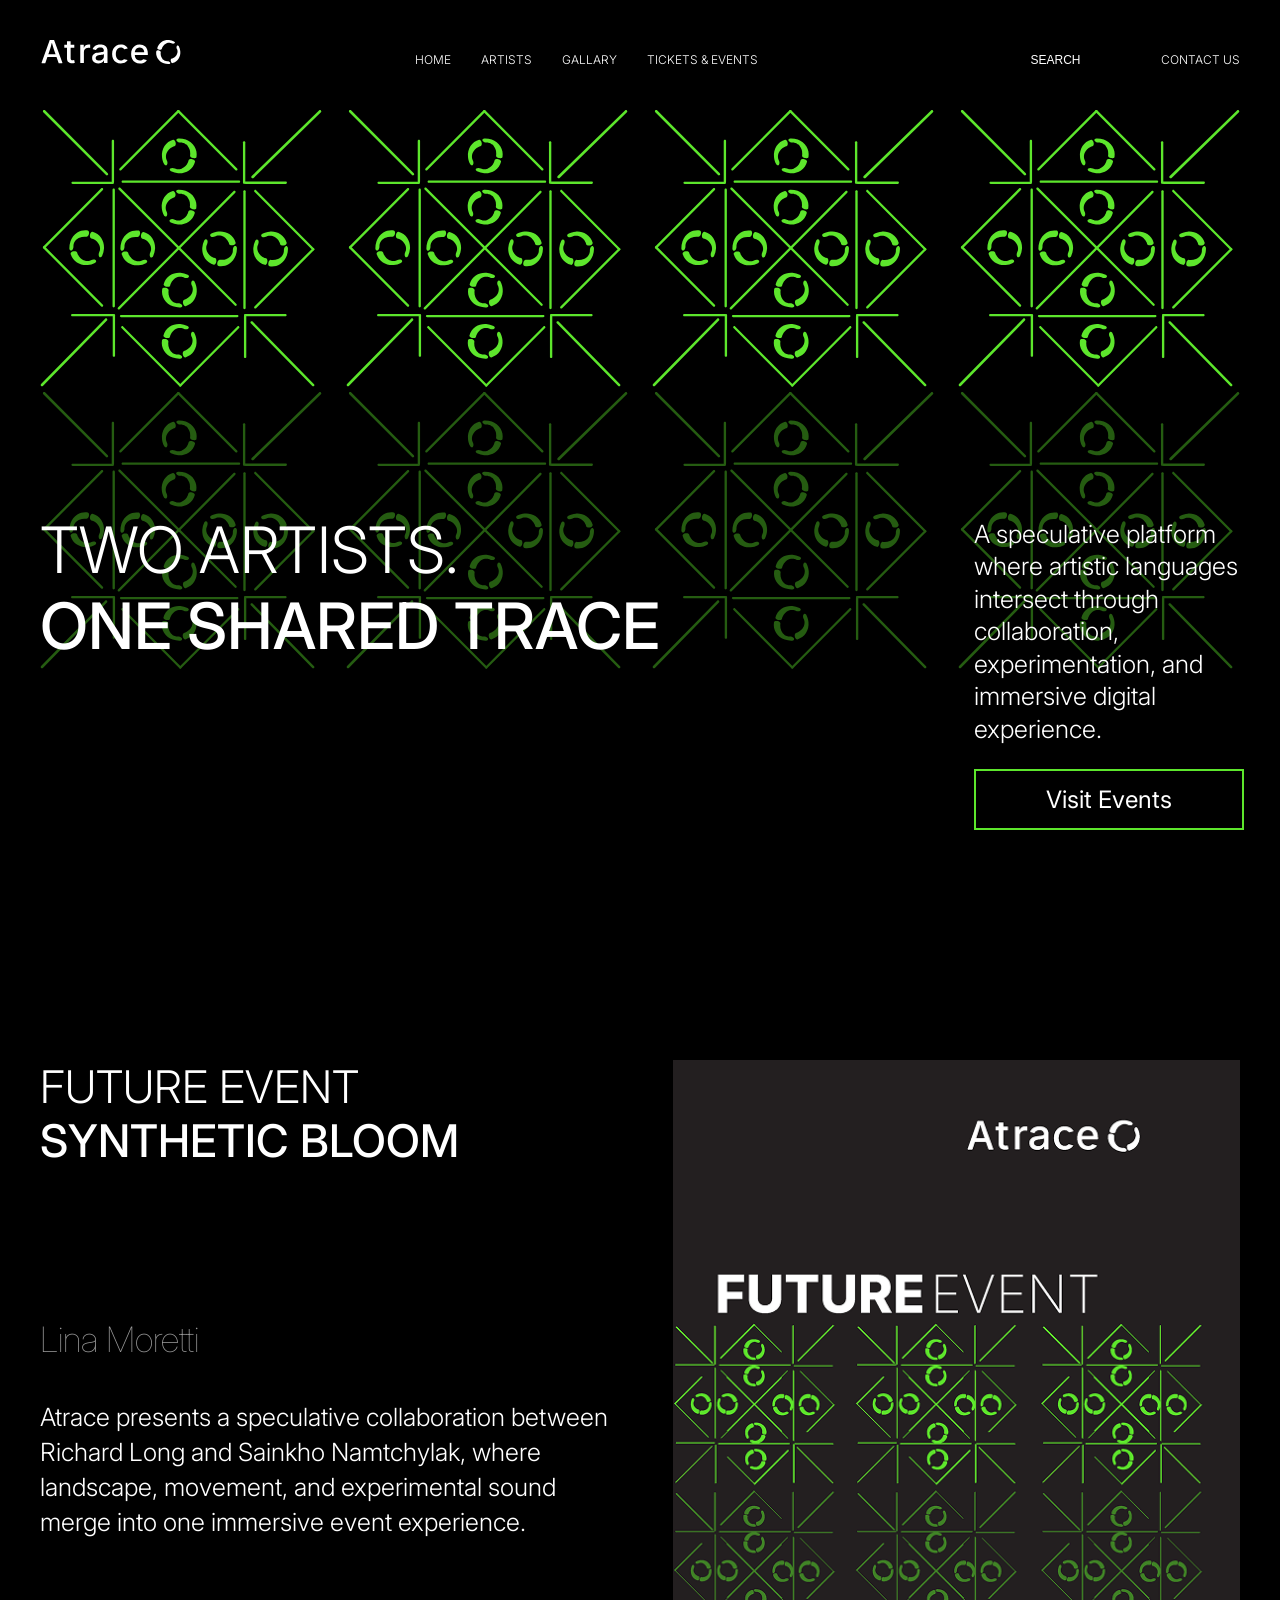
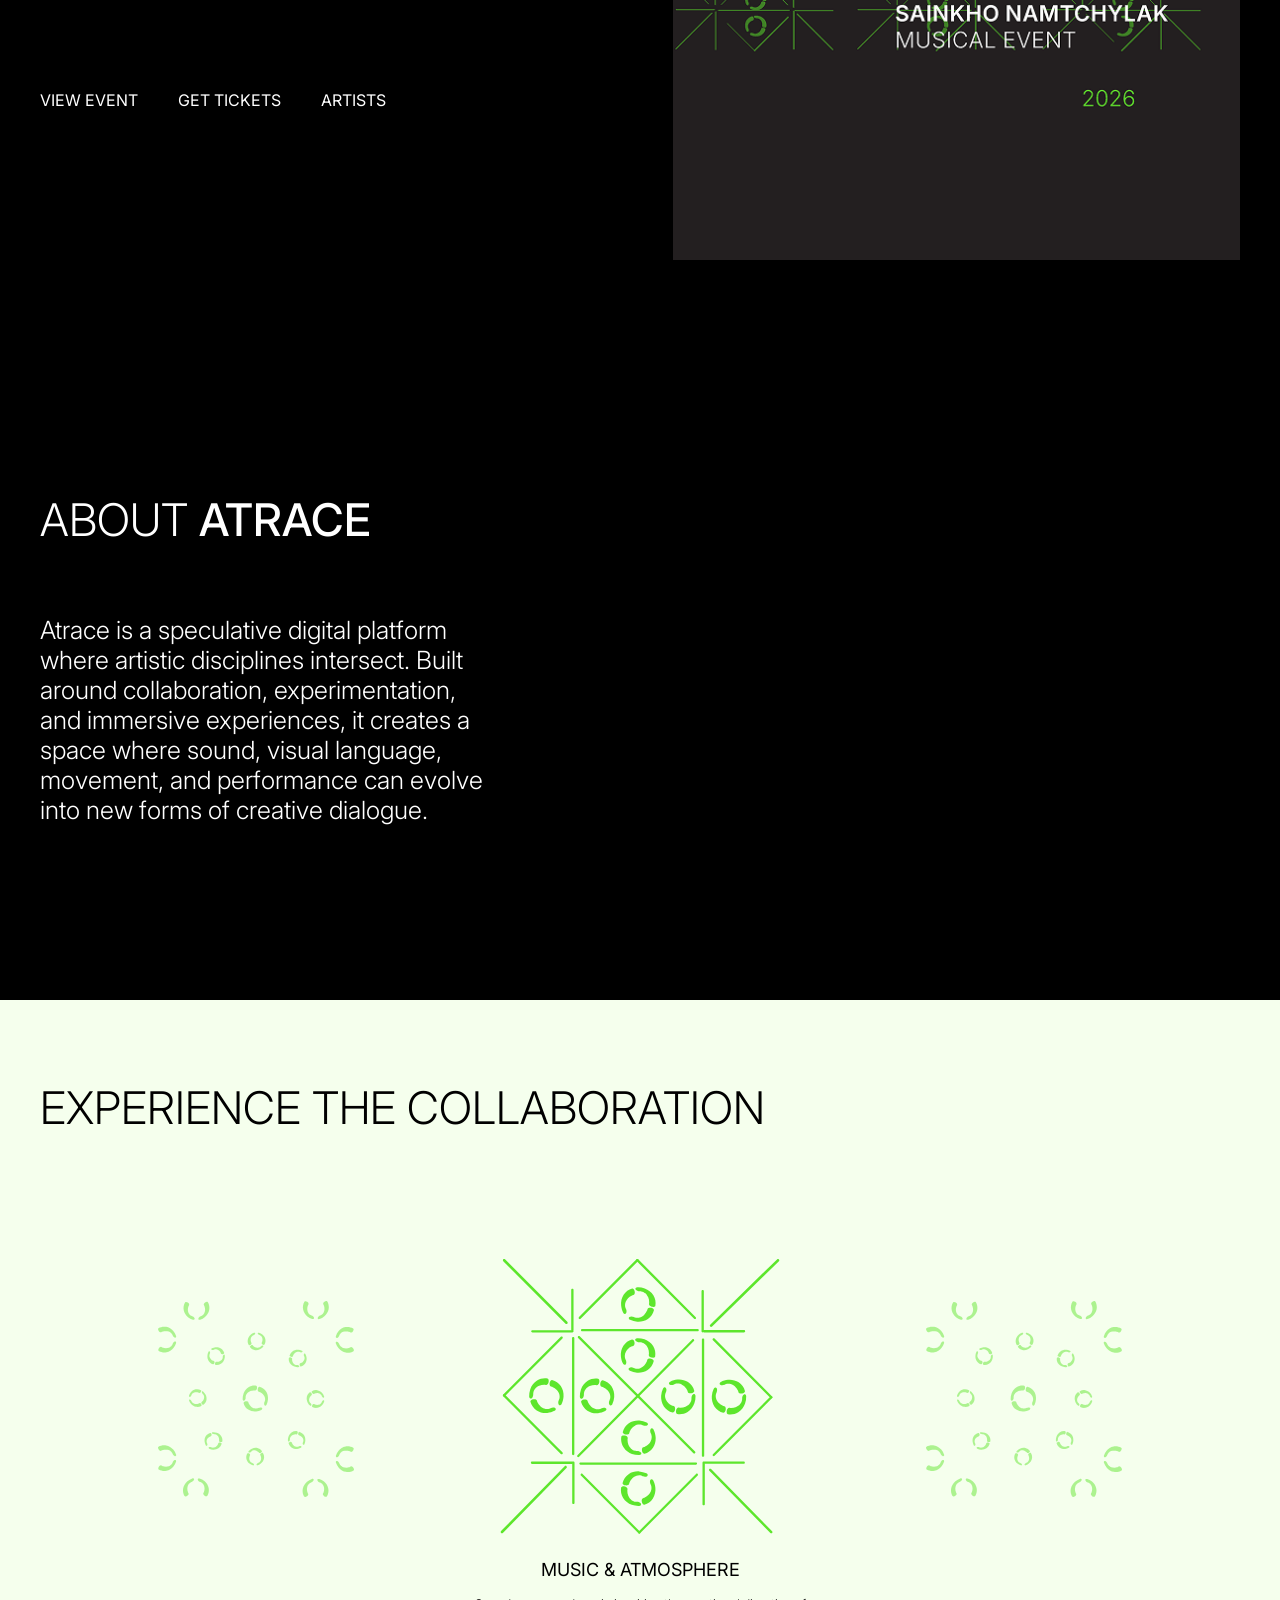
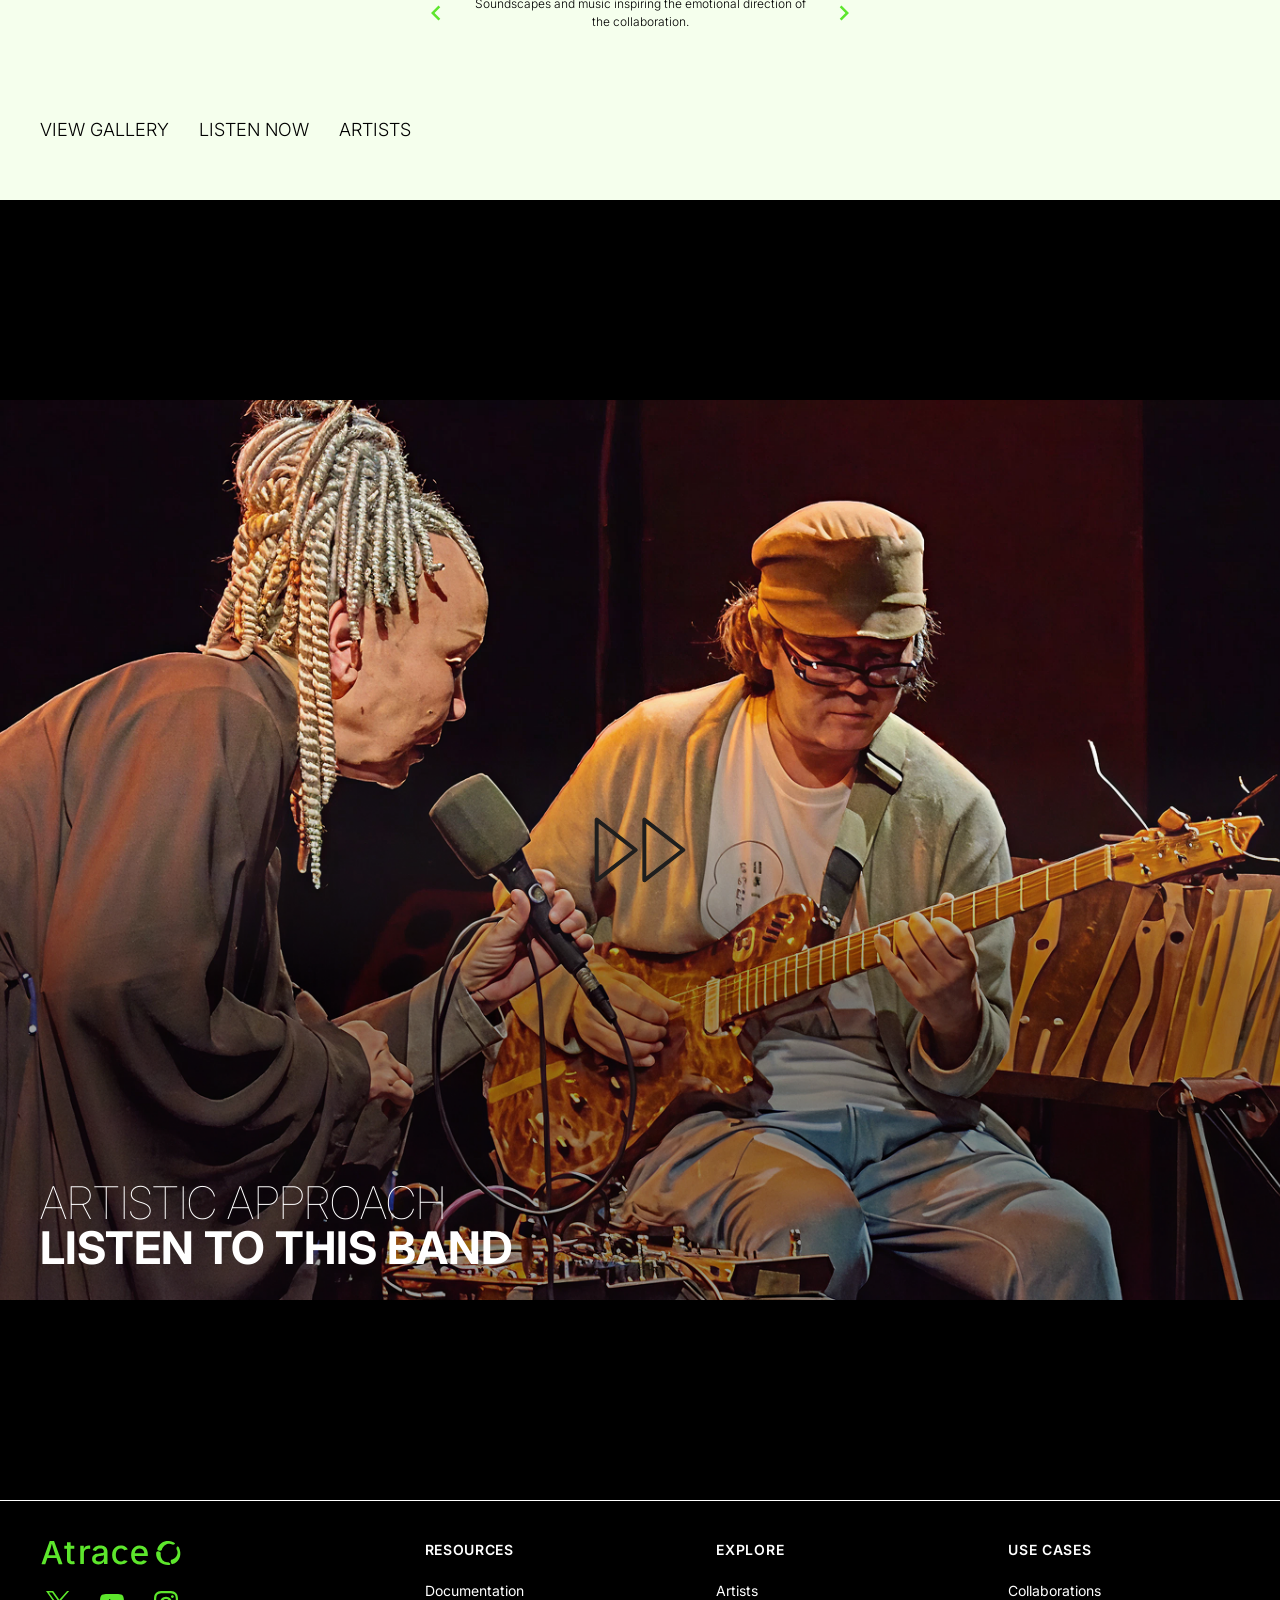
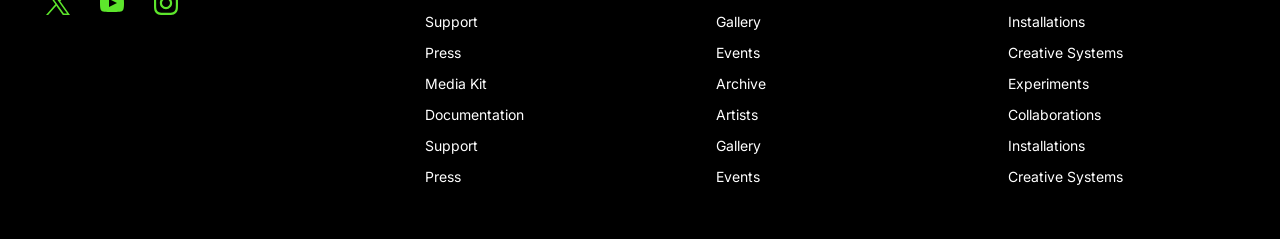
==== commit 998aafdb: "Update index.html" ====
--- a/index.html
+++ b/index.html
@@ -1513,26 +1513,6 @@
         </div>
 
     </section>
-    <section class="about-section">
-        <div class="about-section-grid">
-
-            <div class="about-section-grid-item left">
-
-                <h2 class="about-heading">
-                    ABOUT <span>ATRACE</span>
-                </h2>
-
-                <p class="about-text">
-                    Atrace presents a speculative collaboration between Richard Long and Sainkho Namtchylak, where
-                    landscape, movement, and experimental sound merge into one immersive event experience.
-                </p>
-
-            </div>
-            <div class="about-section-grid-item right">
-            </div>
-
-        </div>
-    </section>
     <section class="future-event-section">
         <div class="future-event-grid">
 
@@ -1564,6 +1544,28 @@
 
         </div>
     </section>
+    <section class="about-section">
+        <div class="about-section-grid">
+
+            <div class="about-section-grid-item left">
+
+                <h2 class="about-heading">
+                    ABOUT <span>ATRACE</span>
+                </h2>
+
+                <p class="about-text">
+                    Atrace is a speculative digital platform where artistic disciplines intersect. Built around
+                    collaboration, experimentation, and immersive experiences, it creates a space where sound, visual
+                    language, movement, and performance can evolve into new forms of creative dialogue.
+                </p>
+
+            </div>
+            <div class="about-section-grid-item right">
+            </div>
+
+        </div>
+    </section>
+
 
     <section class="hero-carousel-section">
         <!-- 1. TOP RIGHT TEXT -->
--- a/styles.css
+++ b/styles.css
@@ -31,7 +31,7 @@
     color: var(--text);
     display: flex;
     flex-direction: column;
-
+    overflow-x: hidden;
 }
 
 /*____________________________________________________________________________________________________
@@ -561,6 +561,7 @@
 /* "FUTURE EVENTS" HEADER */
 .future-event-section-heading {
     margin-bottom: 150px;
+
 }
 
 /* EVENT NAME */
@@ -568,7 +569,7 @@
     font-size: 45px;
     font-weight: 300;
     margin: 0;
-    line-height: 1;
+    line-height: 1.2;
 }
 
 /*ARTIST NAME */
@@ -576,7 +577,7 @@
     font-size: 45px;
     font-weight: 500;
     margin: 0;
-    line-height: 1;
+    line-height: 1.2;
     white-space: nowrap;
 }
 
@@ -634,13 +635,9 @@
 }
 
 .future-event-item.right img {
-
-
     max-height: 800px;
     width: auto;
     max-width: 500%;
-
-
     display: block;
     margin-left: auto;
 }
@@ -955,89 +952,6 @@
 
 .home-hero-section-play-btn svg {
     display: block;
-}
-
-@media (max-width: 850px) {
-    .background-grid {
-        grid-template-columns: repeat(2, 1fr);
-        gap: 0px;
-    }
-
-    .item.first,
-    .item.second,
-    .item.third,
-    .item.fourth,
-    .item.sixth,
-    .item.fifth {
-        display: none;
-    }
-
-    .home-section {
-
-        min-height: 25vh;
-    }
-
-
-    .home-section {
-        min-height: 25vh;
-        /* Restores full height to stabilize the layout */
-    }
-
-    /* 2. Dynamically center the overlay in the absolute middle of the page */
-    .home-section-overlay {
-
-        /* Removes the bottom 20% offset */
-        top: 66%;
-        transform: translateY(-50%);
-        /* Perfectly centers it vertically */
-        align-items: center;
-        /* Centers the inner content */
-    }
-
-    /* 3. Turn the grid into a single, compact column */
-    .home-section-overlay-grid {
-        display: flex;
-        flex-direction: column;
-        width: 66%;
-        /* Keeps it from touching the screen edges */
-        max-width: 350px;
-
-        /* Gives you that compact "30% width" feel safely */
-        margin: 0 auto;
-        /* Centers the column horizontally */
-        gap: 0px;
-
-    }
-
-    .home-section-overlay-grid-item.middle {
-        display: none;
-    }
-
-    /* 5. Ensure text aligns left inside our centered column */
-    .home-section-overlay-grid-item.left,
-    .home-section-overlay-grid-item.right {
-        text-align: left;
-        padding-top: 0;
-
-        /* Resets the 19px padding from desktop */
-    }
-
-    .home-section-overlay-grid-btn {
-        width: clamp(40%, 40vw, 60%);
-        font-size: 16px;
-        align-self: center;
-        padding: 7px 0;
-    }
-
-    .home-section-overlay-grid-item.right p {
-        font-size: clamp(15px, 2vw, 25px);
-    }
-
-    .home-section-overlay-quote-part-1,
-    .home-section-overlay-quote-part-2 {
-        font-size: clamp(20px, 4vw, 65px);
-
-    }
 }
 
 /*____________________________________________________________________________________________________
@@ -2290,7 +2204,9 @@
     gap: 15px;
 }
 
-/* --- THE MEDIA QUERY (The Mobile Magic) --- */
+
+
+
 @media (max-width: 850px) {
 
     /* Hide the desktop navigation and auth links */
@@ -2304,5 +2220,219 @@
         display: block;
     }
 
-
-}
+    body {
+        margin: 0;
+        padding: 10px;
+    }
+
+    .hero-carousel-section,
+    .home-hero-section,
+    .footer {
+        display: none;
+    }
+
+    .background-grid {
+        grid-template-columns: repeat(2, 1fr);
+        gap: 0px;
+    }
+
+    .item.first,
+    .item.second,
+    .item.third,
+    .item.fourth,
+    .item.sixth,
+    .item.fifth {
+        display: none;
+    }
+
+    .home-section {
+        min-height: 25vh;
+    }
+
+    .home-section-overlay {
+        top: 66%;
+        transform: translateY(-50%);
+        align-items: center;
+
+    }
+
+    /* 3. Turn the grid into a single, compact column */
+    .home-section-overlay-grid {
+        display: flex;
+        flex-direction: column;
+        width: 75%;
+        padding: 0 20%;
+        gap: 0px;
+
+    }
+
+    .home-section-overlay-grid-item.middle {
+        display: none;
+    }
+
+    /* 5. Ensure text aligns left inside our centered column */
+    .home-section-overlay-grid-item.left,
+    .home-section-overlay-grid-item.right {
+        text-align: left;
+        padding-top: 0;
+    }
+
+    .home-section-overlay-grid-btn {
+        width: clamp(50%, 5vw, 60%);
+        font-size: 9px;
+        align-self: center;
+        padding: 5px 0;
+    }
+
+    .home-section-overlay-grid-item.right p {
+        margin-bottom: 10px;
+
+    }
+
+    .home-section-overlay-grid-item.right p {
+        font-size: clamp(10px, 2vw, 25px);
+    }
+
+    .home-section-overlay-quote-part-1,
+    .home-section-overlay-quote-part-2 {
+        font-size: clamp(24px, 1vw, 65px);
+
+    }
+
+    /*------------------------------------------------------------------*/
+    .future-event-artist p {
+        font-size: clamp(13px, 2vw, 25px);
+
+    }
+
+    .future-event-artist-title,
+    .future-event-artist-name {
+        font-size: clamp(14px, 2vw, 25px);
+    }
+
+    .future-event-artist-title {
+        margin-bottom: 10px;
+        padding: 0;
+    }
+
+    .future-event-section-heading {
+        margin: 0;
+        padding: 0;
+    }
+
+    .future-event-content-item p {
+        font-size: clamp(12px, 2vw, 25px);
+        margin: 0;
+        margin-bottom: 10px;
+        width: 75%;
+    }
+
+
+    .future-event-section {
+        min-height: 25vh;
+        overflow-x: hidden;
+    }
+
+    /* 1. Convert grid to a single column */
+    .future-event-grid {
+
+        display: flex;
+        flex-direction: column;
+        width: 100%;
+
+        gap: 0px;
+    }
+
+    /* 2. Tell the LEFT container to only hold the text */
+    .future-event-item.left {
+        display: flex;
+        flex-direction: column;
+        padding-bottom: 0;
+        width: 75%;
+        padding: 0 20%;
+        margin: 0;
+    }
+
+    .future-event-item.right {
+        width: 100%;
+
+        margin: 0;
+        display: flex;
+        justify-content: center;
+        padding: 0;
+    }
+
+    .future-event-section-links {
+        width: 75%;
+        margin: 10px 0;
+        padding: 0;
+
+
+    }
+
+    .future-event-section-links a {
+        font-size: 10px;
+    }
+
+    .future-event-item.right img {
+
+        padding: 0;
+        margin: 0;
+        width: 100%;
+        max-width: 700px;
+
+        height: auto;
+    }
+
+    /*---------------------------------------------------------*/
+
+    .about-section {
+        min-height: 25vh;
+        margin-top: 10px;
+        margin-bottom: 15px;
+        overflow-x: hidden;
+    }
+
+    /* "ABOUT ATRACE" */
+    .about-heading {
+        font-size: clamp(14px, 1vw, 65px);
+
+        margin-bottom: 15px;
+
+    }
+
+    .about-section-grid {
+        display: flex;
+        flex-direction: column;
+        width: 75%;
+        padding: 0 20%;
+        gap: 0px;
+        margin: 0;
+    }
+
+    .about-section-grid-item {
+        display: flex;
+        flex-direction: column;
+        margin: 0;
+        padding: 0;
+    }
+
+    /* THE ABOUT PARAGRAPH */
+    .about-text {
+        font-size: clamp(11px, 2vw, 25px);
+        margin-top: 13px;
+        width: 75%;
+
+    }
+
+
+    .about-section-grid-item.left,
+    .about-section-grid-item.right {
+        display: flex;
+        flex-direction: column;
+        justify-content: start;
+        margin: 0;
+        padding: 0;
+
+    }
+}
